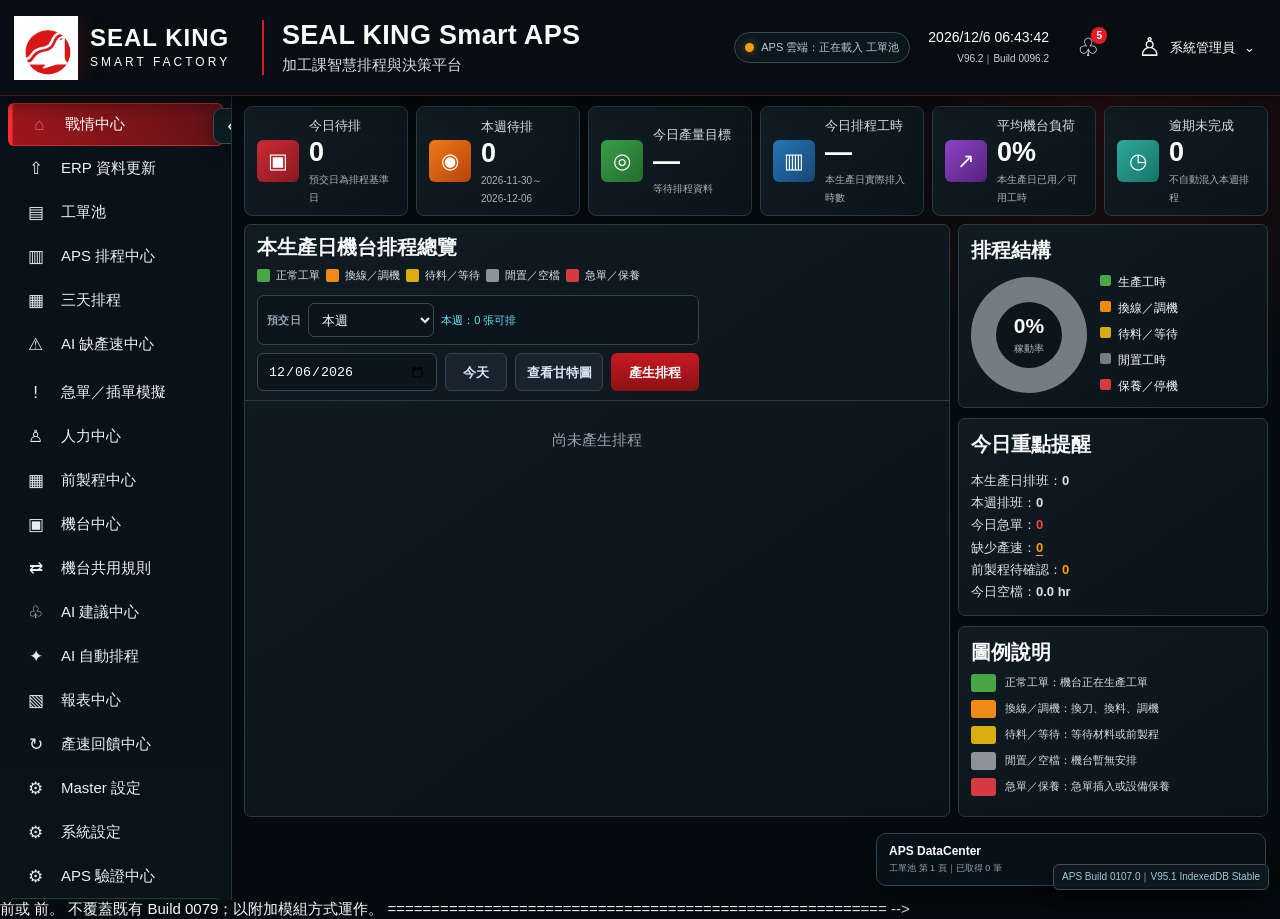
==== aps.html @ f8ec3530 "Update aps.html" ====
<!doctype html>
<html lang="zh-Hant">
<head>
<script id="build0103-3a-startup-queue">
(()=>{
  "use strict";
  if(window.__APS_STARTUP_QUEUE_1033A__) return;
  window.__APS_STARTUP_QUEUE_1033A__=true;

  const nativeAdd=EventTarget.prototype.addEventListener;
  const nativeRemove=EventTarget.prototype.removeEventListener;
  const wrapped=new WeakMap();
  const queue=[];
  let domReady=false;
  let draining=false;

  function enqueue(target,type,listener,event,options){
    queue.push({target,type,listener,event,options});
    drain();
  }

  function drain(){
    if(!domReady||draining) return;
    draining=true;
    const step=()=>{
      const item=queue.shift();
      if(!item){draining=false;return;}
      try{
        if(typeof item.listener==='function') item.listener.call(item.target,item.event);
        else if(item.listener&&typeof item.listener.handleEvent==='function') item.listener.handleEvent.call(item.listener,item.event);
      }catch(err){
        console.error('APS startup callback failed',err);
      }
      // 每個啟動工作之間主動讓出主執行緒，避免 Chrome 判定頁面無回應。
      setTimeout(step,0);
    };
    setTimeout(step,0);
  }

  EventTarget.prototype.addEventListener=function(type,listener,options){
    const isStartup=(this===document&&type==='DOMContentLoaded')||(this===window&&type==='load');
    if(!isStartup||!listener) return nativeAdd.call(this,type,listener,options);

    const wrapper=function(event){ enqueue(this,type,listener,event,options); };
    wrapped.set(listener,wrapper);
    return nativeAdd.call(this,type,wrapper,options);
  };

  EventTarget.prototype.removeEventListener=function(type,listener,options){
    return nativeRemove.call(this,type,wrapped.get(listener)||listener,options);
  };

  nativeAdd.call(document,'DOMContentLoaded',()=>{
    domReady=true;
    drain();
  },{once:true});

  // 保險：若腳本插入時 DOM 已完成，立即開放佇列。
  if(document.readyState!=='loading'){
    domReady=true;
    drain();
  }
})();
</script>

<meta charset="utf-8"><meta name="viewport" content="width=device-width,initial-scale=1">
<title>SEAL KING Smart APS｜V95.1 Enterprise｜Build 0107.0</title>
<style>
:root{--bg:#07111f;--panel:#0d1b2e;--panel2:#10243b;--line:#223c5d;--text:#edf6ff;--muted:#9db0c8;--blue:#4da3ff;--cyan:#35d4d4;--green:#38d996;--yellow:#ffc857;--red:#ff6b78;--purple:#9c7cff;--shadow:0 15px 45px #0007}
*{box-sizing:border-box}body{margin:0;background:radial-gradient(circle at 20% 0,#102b4d 0,#07111f 34%,#050a13 100%);color:var(--text);font-family:"Microsoft JhengHei",Arial,sans-serif;min-height:100vh}
header{position:sticky;top:0;z-index:10;background:#07111fe8;border-bottom:1px solid var(--line);backdrop-filter:blur(12px);padding:15px 22px;display:flex;justify-content:space-between;align-items:center}.brand h1{font-size:22px;margin:0}.brand p{margin:4px 0 0;color:var(--muted);font-size:12px}.version{background:#183b63;border:1px solid #2e5b87;border-radius:999px;padding:7px 12px;font-size:12px}
main{max-width:1550px;margin:auto;padding:18px}.tabs{display:flex;gap:8px;flex-wrap:wrap;margin-bottom:16px}.tab{border:1px solid var(--line);background:#0b1728;color:var(--muted);padding:10px 14px;border-radius:10px;cursor:pointer}.tab.active{background:linear-gradient(135deg,#1b62a5,#17467a);color:white;border-color:#3b83c5}.page{display:none}.page.active{display:block}
.grid{display:grid;grid-template-columns:repeat(12,1fr);gap:14px}.card{background:linear-gradient(145deg,#0d1b2ef5,#0a1727f5);border:1px solid var(--line);border-radius:16px;padding:16px;box-shadow:var(--shadow)}.col12{grid-column:span 12}.col8{grid-column:span 8}.col7{grid-column:span 7}.col6{grid-column:span 6}.col5{grid-column:span 5}.col4{grid-column:span 4}.col3{grid-column:span 3}.col2{grid-column:span 2}
h2{font-size:18px;margin:0 0 12px}h3{font-size:15px;margin:0 0 10px}.sub{color:var(--muted);font-size:13px;line-height:1.6}.kpi{min-height:128px;position:relative;overflow:hidden}.kpi:after{content:"";position:absolute;width:90px;height:90px;border-radius:50%;right:-20px;bottom:-30px;background:#4da3ff18}.kpi .label{color:var(--muted);font-size:13px}.kpi .num{font-size:35px;font-weight:800;margin-top:12px}.kpi .foot{font-size:12px;margin-top:8px;color:var(--muted)}
.drop{border:2px dashed #315779;border-radius:14px;padding:34px;text-align:center;background:#071526;cursor:pointer;transition:.2s}.drop.drag{border-color:var(--cyan);background:#0b2933}.drop b{display:block;font-size:18px;margin-bottom:8px}.filechips{display:flex;gap:8px;flex-wrap:wrap;margin-top:12px}.chip{padding:8px 10px;border-radius:9px;background:#112840;border:1px solid #274866;font-size:12px}.chip.ok{background:#0c342b;border-color:#2a7d65}.chip.warn{background:#3d3114;border-color:#83691e}.chip.bad{background:#40202a;border-color:#914353}
button{font-family:inherit}.btn{border:0;border-radius:10px;padding:10px 15px;font-weight:700;cursor:pointer;background:#1d6fb8;color:white}.btn:hover{filter:brightness(1.12)}.btn.green{background:#16835f}.btn.yellow{background:#956b12}.btn.red{background:#9e3040}.btn.ghost{background:#14263b;border:1px solid #2d4864;color:#dbe9f7}.actions{display:flex;gap:8px;flex-wrap:wrap;margin-top:12px}
.tablewrap{overflow:auto;max-height:520px;border:1px solid var(--line);border-radius:12px}table{width:100%;border-collapse:collapse;font-size:12px;white-space:nowrap}th{position:sticky;top:0;background:#163150;color:#d9ecff;text-align:left;padding:10px;border-bottom:1px solid #315779;z-index:1}td{padding:9px 10px;border-bottom:1px solid #1b314c;color:#d2dfec}tr:hover td{background:#102943}.tag{display:inline-flex;padding:4px 8px;border-radius:999px;font-size:11px}.tag.green{background:#0e4a39;color:#7cf0c3}.tag.yellow{background:#4a3912;color:#ffd875}.tag.red{background:#4c2029;color:#ff9aa4}.tag.blue{background:#173e65;color:#89c5ff}.tag.purple{background:#35265f;color:#c2aaff}
.formgrid{display:grid;grid-template-columns:repeat(4,1fr);gap:10px}.field label{display:block;color:var(--muted);font-size:12px;margin-bottom:5px}.field input,.field select{width:100%;background:#071526;color:#e8f4ff;border:1px solid #294661;border-radius:9px;padding:9px}.hint{font-size:12px;color:var(--muted);margin-top:8px}.progress{height:9px;background:#17283a;border-radius:99px;overflow:hidden}.progress i{height:100%;display:block;background:linear-gradient(90deg,var(--blue),var(--cyan))}.machine{margin-bottom:15px}.machine-head{display:flex;justify-content:space-between;align-items:center;margin-bottom:7px}.timeline{position:relative;height:42px;background:#091524;border:1px solid #203a57;border-radius:8px;overflow:hidden}.job{position:absolute;top:4px;height:32px;border-radius:6px;padding:4px 7px;font-size:10px;overflow:hidden;border:1px solid #ffffff22;background:linear-gradient(135deg,#266eb4,#244c88);min-width:4px}.job.urgent{background:linear-gradient(135deg,#b83b4f,#7f2436)}.job.low{background:linear-gradient(135deg,#7b5d1c,#5e4717)}
.log{background:#050d17;border:1px solid #1c344f;border-radius:10px;padding:12px;max-height:220px;overflow:auto;font-family:Consolas,monospace;font-size:12px;line-height:1.7;color:#a9c4dc}.notice{border-left:4px solid var(--yellow);background:#332a1438;padding:10px 12px;border-radius:8px;color:#f0d889;font-size:13px;line-height:1.6}.empty{padding:30px;text-align:center;color:var(--muted)}
@media(max-width:1000px){.col8,.col7,.col6,.col5,.col4,.col3,.col2{grid-column:span 12}.formgrid{grid-template-columns:1fr 1fr}}@media(max-width:620px){main{padding:10px}.formgrid{grid-template-columns:1fr}.kpi .num{font-size:28px}}

/* Enterprise Preview 2 */
:root{--corp:#d71920;--corp2:#a90f16;--bg:#080c12;--panel:#111820;--panel2:#151f2a;--line:#2b3541;--text:#f5f7fa;--muted:#98a3b2;--blue:#3b82f6;--green:#22c55e;--yellow:#f59e0b;--red:#ef4444;--shadow:0 12px 38px #0008}
body{background:radial-gradient(circle at 90% -20%,#3d1014 0,#10151c 32%,#080c12 68%);overflow-x:hidden}
.enterprise-header{height:82px;padding:12px 24px;background:#0b1016f2;border-bottom:1px solid #3b2022;box-shadow:0 8px 30px #0006}
.enterprise-brand{display:flex;align-items:center;gap:20px}.enterprise-brand img{width:310px;height:68px;object-fit:contain;background:#fff;border-radius:10px;padding:5px 12px;box-shadow:0 6px 18px #0007}.enterprise-brand h1{font-size:30px;letter-spacing:.4px;line-height:1.05}.enterprise-brand p{color:#c7ced8;font-size:14px;margin-top:8px}.header-right{display:flex;align-items:center;gap:14px;color:#cbd2db;font-size:12px}.version{background:linear-gradient(135deg,#7c1117,#d71920);border-color:#e33d44;color:#fff}
.app-shell{display:grid;grid-template-columns:238px minmax(0,1fr);min-height:calc(100vh - 82px)}.sidebar{position:sticky;top:82px;height:calc(100vh - 82px);background:linear-gradient(180deg,#0e151d,#0a0f15);border-right:1px solid #29313b;padding:20px 14px;display:flex;flex-direction:column}.side-title{font-size:10px;letter-spacing:2.2px;color:#687484;padding:0 13px 12px}.side-nav{display:flex;flex-direction:column;gap:6px;margin:0}.side-nav .tab{width:100%;display:flex;align-items:center;gap:12px;text-align:left;border:1px solid transparent;background:transparent;color:#aeb7c3;padding:12px 13px;border-radius:9px}.side-nav .tab span{width:22px;text-align:center;font-size:18px;color:#7f8b98}.side-nav .tab:hover{background:#171f29;color:#fff}.side-nav .tab.active{background:linear-gradient(90deg,#3a1518,#1c2028);border-color:#6d282d;color:#fff;box-shadow:inset 3px 0 var(--corp)}.side-nav .tab.active span{color:#ff6067}.side-nav .urgent-nav{margin-top:8px;border:1px solid #4d2829;background:#211516;color:#ff9da1}.side-footer{margin-top:auto;border-top:1px solid #26303a;padding:16px 13px;color:#d3dae3}.side-footer small{display:block;color:#707d8d;line-height:1.6;margin-top:5px}.workspace{max-width:none;margin:0;padding:22px;min-width:0}
.card{background:linear-gradient(145deg,#131b24f5,#0e151df5);border-color:#2a3541;border-radius:13px}.card h2{letter-spacing:.2px}.kpi{border-top:3px solid var(--corp)}.kpi .num{color:#fff}.kpi:after{background:#d7192017}.btn{background:linear-gradient(135deg,#d71920,#a90f16)}.btn.green{background:linear-gradient(135deg,#16945f,#0b6d45)}.btn.red{background:linear-gradient(135deg,#e02029,#9d1117)}.btn.ghost{background:#19232e;border-color:#354452}.drop{background:#0b121a;border-color:#694047}.drop.drag{border-color:#ff555d;background:#251317}.chip.ok{background:#123329}.chip.warn{background:#35280e}.tablewrap{border-color:#303b47}th{background:#202b37;color:#f3f5f7;cursor:pointer;user-select:none}th:hover{background:#2a3643}td{border-bottom-color:#26313d}.tag.red{background:#4a181c;color:#ff9ca1}.tag.green{background:#133a2d;color:#82e8bd}.tag.yellow{background:#46350f;color:#ffd97e}.tag.blue{background:#17324e;color:#98c9ff}.tag.gray{background:#2a3038;color:#b9c0c9}.page-toolbar{display:flex;justify-content:space-between;gap:12px;align-items:center;flex-wrap:wrap}.filterbar{display:flex;gap:8px;align-items:center;flex-wrap:wrap;margin:14px 0 12px;padding:11px;background:#0c131b;border:1px solid #2b3642;border-radius:10px}.filterbar input,.filterbar select{background:#141e28;color:#edf2f7;border:1px solid #354555;border-radius:8px;padding:9px 10px}.filterbar input{min-width:280px;flex:1}.result-count{margin-left:auto;color:#9da9b7;font-size:12px}.section-kicker{color:#e34b52;font-size:10px;letter-spacing:2px;font-weight:800;margin-bottom:8px}.urgent-form{display:grid;grid-template-columns:1fr 1fr;gap:11px;margin-top:15px}.urgent-form .span2{grid-column:span 2}.inline-field{display:flex;gap:7px}.inline-field input{flex:1}.impact-cards{display:grid;grid-template-columns:repeat(4,1fr);gap:10px;margin:12px 0}.impact-card{background:#0c141d;border:1px solid #2c3946;border-radius:10px;padding:13px}.impact-card b{display:block;font-size:24px;margin-top:5px}.impact-card.red{border-color:#653037}.impact-card.yellow{border-color:#66512b}.impact-card.green{border-color:#275a46}.delay-row td{background:#3a151866!important}.closed-row td{opacity:.62;background:#15191e}.sort-indicator{font-size:10px;color:#ff6870;margin-left:5px}

.schedule-board{border:1px solid #2b3948;border-radius:12px;overflow:hidden;background:#0a121b}.schedule-board-head{display:flex;justify-content:space-between;align-items:center;gap:12px;padding:14px 16px;background:#151f2a;border-bottom:1px solid #2b3948;flex-wrap:wrap}.schedule-board-head h3{margin:0;font-size:18px}.schedule-legend{display:flex;gap:13px;flex-wrap:wrap;font-size:12px;color:#bec7d2}.legend-item{display:flex;align-items:center;gap:6px}.legend-dot{width:11px;height:11px;border-radius:3px;display:inline-block}.legend-normal{background:#2f8f49}.legend-urgent{background:#c83d45}.legend-delay{background:#dc7b20}.legend-idle{background:#5a626c}.schedule-day{border-bottom:1px solid #2b3948}.schedule-day:last-child{border-bottom:0}.schedule-day-title{display:flex;justify-content:space-between;align-items:center;padding:12px 16px;background:#101923;color:#fff}.schedule-day-title b{font-size:16px}.schedule-axis,.schedule-row{display:grid;grid-template-columns:120px minmax(760px,1fr)}.schedule-axis{background:#0e1721;border-top:1px solid #223142;border-bottom:1px solid #223142}.schedule-axis-label{padding:9px 12px;color:#95a4b5;font-size:12px;border-right:1px solid #2b3948}.time-scale{position:relative;height:38px}.time-tick{position:absolute;top:0;bottom:0;border-left:1px solid #334151;color:#aeb9c6;font-size:11px;padding-left:5px;padding-top:10px;white-space:nowrap}.schedule-row{min-height:68px;border-bottom:1px solid #1f2b38}.schedule-row:last-child{border-bottom:0}.machine-label{padding:13px 12px;border-right:1px solid #2b3948;background:#0e1721}.machine-label b{display:block;font-size:17px;color:#fff}.machine-label small{display:block;color:#90a0b2;margin-top:4px}.track{position:relative;min-height:68px;background:repeating-linear-gradient(to right,#0a1420 0,#0a1420 calc(16.666% - 1px),#243344 calc(16.666% - 1px),#243344 16.666%)}.schedule-block{position:absolute;top:8px;height:52px;border-radius:7px;padding:7px 8px;overflow:hidden;border:1px solid #ffffff2e;box-shadow:0 3px 8px #0007;color:#fff;min-width:24px;cursor:help}.schedule-block.normal{background:linear-gradient(135deg,#2e914a,#246f3a)}.schedule-block.urgent{background:linear-gradient(135deg,#d14a54,#9e2932)}.schedule-block.delay{background:linear-gradient(135deg,#e18a2e,#a95815)}.schedule-block b{display:block;font-size:12px;white-space:nowrap;text-overflow:ellipsis;overflow:hidden}.schedule-block small{display:block;font-size:10px;margin-top:4px;white-space:nowrap;opacity:.92}.schedule-empty{padding:22px;text-align:center;color:#8493a5}.schedule-note{padding:10px 16px;color:#9eabb9;font-size:12px;background:#0d1620}.schedule-scroll{overflow-x:auto}.schedule-help{display:grid;grid-template-columns:repeat(3,1fr);gap:10px;margin:12px 0}.schedule-help>div{border:1px solid #303d4b;background:#0b141d;border-radius:9px;padding:11px}.schedule-help b{display:block;color:#fff;margin-bottom:4px}.schedule-help span{font-size:12px;color:#98a6b6;line-height:1.5}
@media(max-width:1100px){.app-shell{grid-template-columns:78px minmax(0,1fr)}.sidebar{padding:16px 8px}.side-title,.side-nav .tab:not(.active){font-size:0}.side-nav .tab{justify-content:center;padding:12px 5px}.side-nav .tab.active{font-size:0}.side-nav .tab span{font-size:20px}.side-footer{display:none}.enterprise-brand img{width:230px;height:56px}.enterprise-brand p{display:none}}@media(max-width:720px){.enterprise-header{height:auto;position:relative}.header-right{display:none}.app-shell{display:block}.sidebar{position:static;height:auto;padding:8px;overflow-x:auto}.side-nav{flex-direction:row}.side-nav .tab,.side-nav .tab.active,.side-nav .tab:not(.active){font-size:0;min-width:50px}.workspace{padding:10px}.urgent-form{grid-template-columns:1fr}.urgent-form .span2{grid-column:span 1}.impact-cards{grid-template-columns:1fr 1fr}.enterprise-brand img{width:220px;height:54px}}

/* Build 0005 — align implementation with approved visual mockup */
.enterprise-header{height:104px;padding:14px 28px}
.enterprise-brand{gap:24px}
.enterprise-brand img{width:330px;height:78px;object-fit:contain;background:transparent!important;border-radius:0;padding:0;box-shadow:none;filter:drop-shadow(0 3px 8px #0009)}
.enterprise-brand h1{font-size:35px;line-height:1.05;font-weight:850}
.enterprise-brand p{font-size:15px;margin-top:7px}
.header-right{font-size:13px}
.app-shell{grid-template-columns:260px minmax(0,1fr);min-height:calc(100vh - 104px)}
.sidebar{top:104px;height:calc(100vh - 104px);padding:22px 15px}
.side-nav .tab{font-size:15px;padding:13px 14px}
.side-nav .tab span{font-size:19px}
.workspace{padding:20px 24px}
.kpi{min-height:112px}
.kpi .label{font-size:14px}
.kpi .num{font-size:34px}
.schedule-board-head{padding:16px 18px}
.schedule-board-head h3{font-size:22px}
.schedule-axis,.schedule-row{grid-template-columns:145px minmax(920px,1fr)}
.schedule-axis-label{font-size:13px;padding:12px 14px}
.time-scale{height:44px}
.time-tick{font-size:12px;padding-top:13px}
.schedule-row{min-height:78px}
.machine-label{padding:15px 14px}
.machine-label b{font-size:19px}
.machine-label small{font-size:12px}
.track{min-height:78px}
.schedule-block{top:9px;height:60px;padding:9px 10px}
.schedule-block b{font-size:13px}
.schedule-block small{font-size:11px;margin-top:6px}
.schedule-block.idle{background:linear-gradient(135deg,#626a73,#454c54);color:#f4f6f8}
.schedule-help{display:none}
.schedule-legend{font-size:13px}
.card h2{font-size:21px}
.sub{font-size:14px}
@media(max-width:1200px){
 .enterprise-brand img{width:250px;height:66px}
 .enterprise-brand h1{font-size:27px}
 .app-shell{grid-template-columns:220px minmax(0,1fr)}
 .schedule-axis,.schedule-row{grid-template-columns:125px minmax(800px,1fr)}
}

/* Build 0005 — approved enterprise dashboard layout */
:root{--brand:#d71920;--brand2:#8b0f15;--surface:#0d171e;--surface2:#121f28;--stroke:#2b3c46;--green2:#3c9d45;--orange2:#ef7d13;--yellow2:#d6a914;--idle2:#747d83}
body{background:#050b0f;font-size:15px;overflow-x:hidden}.enterprise-header{height:102px;padding:12px 22px;background:linear-gradient(90deg,#070d11,#080e12 70%,#060b0e);border-bottom:1px solid #4c171a;display:flex;align-items:center;justify-content:space-between}.header-brand-group{display:flex;align-items:center;gap:20px;min-width:0}.sk-wordmark{display:flex;align-items:center;gap:12px;min-width:292px}.sk-mark{position:relative;width:66px;height:66px;border-radius:50%;background:#e21c25;overflow:hidden;box-shadow:0 0 24px #d7192038}.sk-mark:before{content:"";position:absolute;inset:8px;border:3px solid #050b0f;border-radius:50%;opacity:.95}.sk-mark i{position:absolute;left:9px;width:49px;height:7px;background:#050b0f;border-radius:50%;transform:rotate(-15deg)}.sk-mark i:nth-child(1){top:20px}.sk-mark i:nth-child(2){top:31px}.sk-mark i:nth-child(3){top:42px}.sk-word{display:flex;flex-direction:column}.sk-word strong{font-size:28px;line-height:1;letter-spacing:1.2px;color:#fff;white-space:nowrap}.sk-word span{font-size:13px;letter-spacing:3px;margin-top:7px;color:#fff}.header-divider{width:2px;height:58px;background:var(--brand)}.system-title h1{font-size:32px;margin:0;letter-spacing:.3px}.system-title p{margin:6px 0 0;font-size:17px;color:#d6dee3}.header-right{display:flex;align-items:center;gap:18px}.header-time{display:flex;flex-direction:column;text-align:right;font-size:15px;color:#fff}.header-time small{font-size:11px;margin-top:7px;color:#cbd3d7}.icon-button{position:relative;width:42px;height:42px;border:0;background:transparent;color:white;font-size:25px}.icon-button b{position:absolute;right:2px;top:0;background:#e31c25;border-radius:99px;font-size:10px;padding:3px 5px}.user-chip{display:flex;align-items:center;gap:9px;font-size:15px;color:#fff}.user-icon{font-size:26px}.app-shell{grid-template-columns:240px minmax(0,1fr)}.sidebar{top:102px;height:calc(100vh - 102px);background:linear-gradient(180deg,#081117,#09131a);padding:0 8px 14px;border-right:1px solid #26343c}.side-title{display:none}.side-nav{gap:1px;margin:0}.side-nav .tab{min-height:46px;padding:0 15px;border:0;border-radius:6px;font-size:16px;color:#eef2f4;background:transparent}.side-nav .tab span{width:27px;font-size:18px;color:#e9edf0}.side-nav .tab.active{background:linear-gradient(90deg,#9c171c,#641318);border-left:4px solid #ff2c34;box-shadow:inset 0 0 0 1px #c62a30}.side-nav .urgent-nav{margin-top:4px}.nav-placeholder{opacity:.96}.side-footer{margin-top:auto;border:1px solid #263740;border-radius:7px;padding:18px 12px;background:#091219;text-align:center}.side-footer b{font-size:25px;letter-spacing:.8px;color:#fff}.side-footer b em{font-style:normal;color:#ef2a32}.side-footer small{font-size:16px;letter-spacing:1.4px;color:#fff}.workspace{padding:14px;background:radial-gradient(circle at 85% 0,#281012 0,transparent 26%),#050b0f}.dashboard-kpis{display:grid;grid-template-columns:repeat(6,minmax(150px,1fr));gap:10px;margin-bottom:10px}.metric-card{min-height:105px;border:1px solid #293b44;background:linear-gradient(145deg,#111c23,#0b1419);border-radius:8px;display:flex;align-items:center;gap:12px;padding:13px 15px;box-shadow:0 9px 24px #0004}.metric-icon{width:48px;height:48px;border-radius:6px;display:grid;place-items:center;font-size:24px;color:#fff;flex:0 0 auto}.metric-card.red .metric-icon{background:linear-gradient(135deg,#c92b35,#8c1820)}.metric-card.orange .metric-icon{background:linear-gradient(135deg,#f07a18,#b4430b)}.metric-card.green .metric-icon{background:linear-gradient(135deg,#3b9d48,#236c2e)}.metric-card.blue .metric-icon{background:linear-gradient(135deg,#2675b5,#174775)}.metric-card.purple .metric-icon{background:linear-gradient(135deg,#8b43c5,#56227c)}.metric-card.teal .metric-icon{background:linear-gradient(135deg,#2eaa9c,#167267)}.metric-card span{display:block;font-size:14px;color:#d8e0e4}.metric-card strong{display:block;font-size:31px;line-height:1.12;margin:4px 0;color:#fff}.metric-card small{font-size:11px;color:#a8b5bc}.dashboard-layout{display:grid;grid-template-columns:minmax(0,1fr) 325px;gap:10px}.schedule-panel,.side-card{background:linear-gradient(145deg,#101b22,#0a1318);border:1px solid #293b44;border-radius:8px}.schedule-panel{min-width:0}.panel-toolbar{min-height:76px;display:flex;align-items:center;justify-content:space-between;gap:12px;padding:12px 15px;border-bottom:1px solid #2b3b43}.panel-toolbar h2,.side-card h2{margin:0;font-size:22px}.mini-legend{font-size:12px;margin-top:10px;color:#dce3e7;display:flex;gap:8px;align-items:center;flex-wrap:wrap}.lg{width:13px;height:13px;border-radius:2px;display:inline-block}.lg.normal,.legend-box.normal{background:#48a647}.lg.change,.legend-box.change{background:#f08a17}.lg.wait,.legend-box.wait{background:#d9ad12}.lg.idle,.legend-box.idle{background:#8c9499}.lg.urgent,.legend-box.urgent{background:#d73b42}.toolbar-actions{display:flex;gap:7px;align-items:center}.toolbar-actions input{height:38px;min-width:150px;background:#0b151a;border:1px solid #344953;color:white;border-radius:6px;padding:0 10px}.toolbar-actions .btn{height:38px;padding:0 13px;border-radius:6px}.red-action{background:linear-gradient(180deg,#c71920,#8c1116)!important;border-color:#df3137!important}.dashboard-side{display:flex;flex-direction:column;gap:10px}.side-card{padding:15px}.donut-wrap{display:flex;align-items:center;gap:16px;margin-top:14px}.donut{width:130px;height:130px;border-radius:50%;background:conic-gradient(#48a647 0 70%,#f08a17 70% 76%,#d9ad12 76% 82%,#747d83 82% 97%,#d73b42 97%);display:grid;place-items:center;flex:0 0 auto}.donut:before{content:"";width:72px;height:72px;border-radius:50%;background:#0c151a}.donut>div{position:absolute;text-align:center}.donut b{display:block;font-size:21px}.donut span{font-size:10px;color:#adb8be}.donut-legend{display:flex;flex-direction:column;gap:9px;font-size:12px}.donut-legend i{display:inline-block;width:11px;height:11px;border-radius:2px;margin-right:7px}.donut-legend .g{background:#48a647}.donut-legend .o{background:#f08a17}.donut-legend .y{background:#d9ad12}.donut-legend .gray{background:#747d83}.donut-legend .r{background:#d73b42}.alert-list{margin-top:12px;line-height:1.75;color:#dce3e7}.alert-list b{font-weight:600}.legend-card p{margin:10px 0;font-size:12px;color:#d6dee2}.legend-box{display:inline-block;width:25px;height:18px;border-radius:3px;vertical-align:middle;margin-right:9px}.hidden-log{display:none}.schedule-help,.schedule-board-head,.schedule-day-title,.schedule-note{display:none!important}.schedule-board{border:0!important;background:transparent!important;border-radius:0!important}.schedule-day{border:0!important}.schedule-scroll{min-width:850px}.schedule-axis{grid-template-columns:115px 1fr!important;background:#0c151a!important;border-top:1px solid #293941!important;border-bottom:1px solid #293941!important}.schedule-axis-label{font-size:13px!important;padding-left:11px!important}.time-scale{height:36px!important}.time-tick{font-size:12px!important;color:#e0e6e9!important}.schedule-row{grid-template-columns:115px 1fr!important;min-height:70px!important;border-bottom:1px solid #253740!important}.machine-label{padding:9px 10px!important;background:#0c151a!important}.machine-label b{font-size:20px!important}.machine-label small{font-size:11px!important}.track{height:70px!important;background:repeating-linear-gradient(90deg,transparent 0,transparent calc(12.5% - 1px),#21333b calc(12.5% - 1px),#21333b 12.5%)!important}.schedule-block{top:7px!important;height:56px!important;border-radius:4px!important;border:1px solid #ffffff18!important;box-shadow:inset 0 1px #ffffff22!important;padding:8px 4px!important}.schedule-block.normal{background:linear-gradient(180deg,#469c46,#2b7830)!important}.schedule-block.urgent{background:linear-gradient(180deg,#cf3e42,#9e252a)!important}.schedule-block.delay{background:linear-gradient(180deg,#ee7c16,#b84f0c)!important}.schedule-block.idle{background:linear-gradient(180deg,#697278,#4c555a)!important}.schedule-block b{font-size:12px!important}.schedule-block small{font-size:10px!important;margin-top:5px!important}.page:not(#home){max-width:1600px;margin:0 auto}.card{border-radius:8px;border-color:#293b44;background:linear-gradient(145deg,#111c23,#0b1419)}
@media(max-width:1400px){.dashboard-kpis{grid-template-columns:repeat(3,1fr)}.dashboard-layout{grid-template-columns:1fr 300px}.sk-wordmark{min-width:235px}.sk-word strong{font-size:24px}.system-title h1{font-size:27px}}
@media(max-width:1050px){.enterprise-header{height:auto;min-height:92px;flex-wrap:wrap}.app-shell{grid-template-columns:210px 1fr}.dashboard-layout{grid-template-columns:1fr}.dashboard-side{display:grid;grid-template-columns:repeat(3,1fr)}.header-right{display:none}.dashboard-kpis{grid-template-columns:repeat(2,1fr)}}

/* ===== Enterprise Preview 2 / Stable Architecture UI ===== */
:root{--brand:#e21c25;--brand-dark:#9d1117;--surface:#0b1419;--surface-2:#101b22;--line-2:#2a3a43;--green-2:#3f9644;--orange-2:#ef8618;--amber-2:#d8ab12;--idle-2:#687176;--danger-2:#cf353d}
body{background:#050b0f;color:#f7f9fa}
.enterprise-header{height:96px;padding:10px 18px;background:#070d11;border-bottom:1px solid #4a171a;box-shadow:0 5px 22px #0008}
.header-brand-group{gap:18px}.sk-wordmark{min-width:270px;gap:12px}.official-logo{width:64px;height:64px;object-fit:contain;filter:drop-shadow(0 0 10px #e21c2540)}
.sk-word strong{font-size:29px;letter-spacing:1px}.sk-word span{font-size:12px;letter-spacing:3px;margin-top:5px}.header-divider{height:55px;background:#d51d25}.system-title h1{font-size:31px}.system-title p{font-size:15px;margin-top:5px}.header-time{font-size:14px}.header-time small{font-size:10px}
.app-shell{grid-template-columns:232px minmax(0,1fr)}.sidebar{top:96px;height:calc(100vh - 96px);padding:7px 8px 12px}.workspace{padding:10px 12px 18px}.side-nav .tab{min-height:43px;font-size:15px;padding:0 14px}.side-nav .tab span{font-size:17px}.side-footer{display:flex;align-items:center;gap:10px;text-align:left;padding:12px}.side-footer img{width:42px;height:42px;object-fit:contain}.side-footer b{font-size:21px}.side-footer small{font-size:12px;letter-spacing:1.5px;margin-top:2px}
.dashboard-kpis{grid-template-columns:repeat(6,minmax(135px,1fr));gap:8px;margin-bottom:8px}.metric-card{min-height:92px;padding:10px 12px;gap:10px}.metric-icon{width:42px;height:42px;font-size:21px}.metric-card span{font-size:13px}.metric-card strong{font-size:27px;margin:2px 0}.metric-card small{font-size:10px}
.dashboard-layout{grid-template-columns:minmax(0,1fr) 310px;gap:8px}.schedule-panel,.side-card{border-radius:7px;border-color:#2a3b43}.panel-toolbar{min-height:66px;padding:9px 12px}.panel-toolbar h2,.side-card h2{font-size:20px}.mini-legend{margin-top:7px;font-size:11px;gap:6px}.toolbar-actions input,.toolbar-actions .btn{height:34px}.side-card{padding:12px}.donut{width:116px;height:116px}.donut:before{width:66px;height:66px}.donut-wrap{gap:13px;margin-top:10px}.alert-list{font-size:13px;line-height:1.7}.legend-card p{font-size:11px;margin:8px 0}
.schedule-scroll{min-width:800px}.schedule-axis{grid-template-columns:105px 1fr!important}.schedule-row{grid-template-columns:105px 1fr!important;min-height:64px!important}.machine-label{padding:8px 8px!important}.machine-label b{font-size:18px!important}.machine-label small{font-size:10px!important}.track{height:64px!important}.schedule-block{top:6px!important;height:52px!important;padding:7px 4px!important}.schedule-block b{font-size:11px!important}.schedule-block small{font-size:9px!important}
/* preserve architecture: visual tokens only, no data or scheduling logic changes */
@media(max-width:1250px){.dashboard-kpis{grid-template-columns:repeat(3,1fr)}.dashboard-layout{grid-template-columns:1fr}.dashboard-side{display:grid;grid-template-columns:repeat(3,1fr)}.app-shell{grid-template-columns:210px 1fr}.sk-wordmark{min-width:235px}.system-title h1{font-size:27px}}
@media(max-width:820px){.enterprise-header{height:auto;min-height:86px}.app-shell{display:block}.sidebar{position:static;height:auto}.side-nav{flex-direction:row;overflow:auto}.side-nav .tab{min-width:52px;font-size:0}.dashboard-kpis{grid-template-columns:repeat(2,1fr)}.dashboard-side{grid-template-columns:1fr}.system-title p,.header-right{display:none}.sk-word strong{font-size:22px}.official-logo{width:52px;height:52px}}


/* Build 0006｜回數產速與回饋中心 */
.speed-kpis{display:grid;grid-template-columns:repeat(4,1fr);gap:10px;margin-top:15px}.speed-kpis>div{background:#0a1319;border:1px solid #30414a;border-radius:8px;padding:13px 15px}.speed-kpis span,.speed-kpis small{display:block;color:#9eabb2}.speed-kpis b{display:block;font-size:29px;margin:5px 0;color:#fff}.danger-text{color:#ff626a!important}.speed-form{display:grid;grid-template-columns:repeat(2,1fr);gap:10px;margin-top:13px}.speed-form .span2{grid-column:span 2}.feedback-source{color:#75d5ff}.missing-action{white-space:nowrap}.round-summary{display:grid;grid-template-columns:repeat(4,1fr);gap:8px}.round-summary div{padding:9px;background:#0b151b;border:1px solid #283a43;border-radius:7px}.round-summary b{display:block;font-size:18px;margin-top:4px}.master-alert{border-color:#7d2d31!important;box-shadow:inset 4px 0 #e22b32}.master-alert strong{color:#ff676e}@media(max-width:900px){.speed-kpis,.round-summary{grid-template-columns:repeat(2,1fr)}}@media(max-width:620px){.speed-form{grid-template-columns:1fr}.speed-form .span2{grid-column:span 1}.speed-kpis,.round-summary{grid-template-columns:1fr}}

/* Build 0043｜時間軸日期標示與完整日期 Tooltip */
.schedule-day-title{display:flex!important;padding:10px 14px!important;background:linear-gradient(90deg,#102331,#0a1720)!important;border-bottom:1px solid #294452!important}
.schedule-day-title b{font-size:14px!important;color:#eaf7ff!important}.schedule-day-title span{font-size:11px;color:#8fb4c8}
.axis-date-band{position:absolute;left:0;right:0;top:0;height:22px;display:grid;grid-template-columns:1fr 1fr;border-bottom:1px solid #294452;z-index:7;pointer-events:none}
.axis-date-cell{display:flex;align-items:center;justify-content:center;gap:7px;font-size:11px;font-weight:800;color:#dcecf5;background:#0d202bde}
.axis-date-cell+ .axis-date-cell{border-left:1px solid #294452}.axis-date-cell.today{color:#70ddff}.today-badge{font-size:9px;background:#0d5e7e;color:#fff;border:1px solid #2899c6;border-radius:999px;padding:1px 6px;letter-spacing:.4px}
.time-scale{padding-top:22px!important;height:104px!important}.shift-axis{height:41px!important}.shift-axis.day{top:22px!important}.shift-axis.night{top:63px!important;bottom:auto!important}.shift-midnight{top:0!important;bottom:0!important}
.shift-midnight b{top:2px!important;min-width:74px;text-align:center}.shift-axis-label{font-size:10px!important;padding:2px 6px!important}.shift-tick{padding-top:9px!important}
@media(max-width:1200px){.axis-date-cell{font-size:9px}.today-badge{display:none}.time-scale{height:100px!important}}

/* Build 0043｜急單／插單頁面格式修正 */
#urgent .grid{grid-template-columns:repeat(12,minmax(0,1fr));align-items:start}
#urgent .card{min-width:0;width:auto}
#urgent .col5{grid-column:span 5}
#urgent .col7{grid-column:span 7}
#urgent h2{white-space:normal;word-break:keep-all}
#urgent .sub,#urgent .hint{word-break:normal;overflow-wrap:anywhere}
#urgent .urgent-form{grid-template-columns:repeat(2,minmax(0,1fr))}
#urgent .field,#urgent .inline-field{min-width:0}
#urgent .inline-field input{min-width:0}
#urgent .impact-cards{grid-template-columns:repeat(4,minmax(0,1fr))}
@media(max-width:1200px){#urgent .col5,#urgent .col7{grid-column:span 12}#urgent .impact-cards{grid-template-columns:repeat(2,minmax(0,1fr))}}
@media(max-width:720px){#urgent .urgent-form{grid-template-columns:1fr}#urgent .urgent-form .span2{grid-column:span 1}#urgent .impact-cards{grid-template-columns:1fr}}

/* Build 0043｜AI 排程建議中心 */
.ai-summary{display:grid;grid-template-columns:repeat(4,minmax(150px,1fr));gap:10px;margin:12px 0}.ai-stat{border:1px solid #30414a;background:#0b151b;border-radius:9px;padding:14px}.ai-stat span{display:block;color:#9fb0ba;font-size:12px}.ai-stat b{display:block;font-size:28px;margin-top:6px}.ai-toolbar{display:flex;gap:8px;align-items:center;flex-wrap:wrap}.ai-toolbar select{background:#0b151a;color:#fff;border:1px solid #344953;border-radius:7px;padding:9px 10px}.ai-card{border:1px solid #2d3e48;border-radius:9px;background:#0b151b;padding:14px;margin-bottom:10px}.ai-card.high{box-shadow:inset 4px 0 #ef4444}.ai-card.medium{box-shadow:inset 4px 0 #f59e0b}.ai-card.low{box-shadow:inset 4px 0 #3b82f6}.ai-card h3{margin:0 0 7px;font-size:16px}.ai-card p{margin:4px 0;color:#c7d1d8;line-height:1.6}.ai-card small{color:#8fa1ad}.ai-badge{display:inline-block;padding:3px 8px;border-radius:999px;font-size:11px;margin-right:6px}.ai-badge.high{background:#4a181c;color:#ff9ca1}.ai-badge.medium{background:#46350f;color:#ffd97e}.ai-badge.low{background:#17324e;color:#98c9ff}.ai-empty{padding:30px;text-align:center;color:#98a6b6}@media(max-width:900px){.ai-summary{grid-template-columns:repeat(2,1fr)}}@media(max-width:560px){.ai-summary{grid-template-columns:1fr}}

/* Build 0042｜四大管理中心 */
.center-kpis{display:grid;grid-template-columns:repeat(4,minmax(150px,1fr));gap:10px;margin:12px 0}.center-kpi{border:1px solid #30414b;background:#0b151c;border-radius:9px;padding:14px}.center-kpi span{display:block;color:#9caab4;font-size:12px}.center-kpi b{display:block;font-size:28px;margin-top:6px}.center-toolbar{display:flex;align-items:center;gap:8px;flex-wrap:wrap;margin:12px 0}.center-toolbar input,.center-toolbar select{background:#0a151d;color:#f5f7fa;border:1px solid #344954;border-radius:7px;padding:9px 10px}.center-toolbar input[type=search]{min-width:260px;flex:1}.status-select{min-width:112px}.center-form{display:grid;grid-template-columns:repeat(4,1fr);gap:10px}.center-form .span2{grid-column:span 2}.center-note{background:#0a151d;border-left:4px solid #20b6e8;border-radius:7px;padding:11px 13px;color:#bcd1dc}.report-grid{display:grid;grid-template-columns:repeat(2,1fr);gap:12px}.report-box{border:1px solid #30414b;background:#0a151d;border-radius:9px;padding:14px}.report-box h3{margin-bottom:10px}.mini-bar{height:10px;border-radius:99px;background:#26353d;overflow:hidden;margin-top:7px}.mini-bar i{display:block;height:100%;background:linear-gradient(90deg,#1e86c8,#41c77f)}
@media(max-width:1100px){.center-kpis,.center-form{grid-template-columns:repeat(2,1fr)}.report-grid{grid-template-columns:1fr}}@media(max-width:650px){.center-kpis,.center-form{grid-template-columns:1fr}.center-form .span2{grid-column:span 1}}

/* Build 0042｜前製程自動判定與批次確認 */
.pre-batchbar{display:flex;gap:8px;align-items:center;flex-wrap:wrap;padding:10px 12px;background:#0b151c;border:1px solid #29404b;border-bottom:0;border-radius:9px 9px 0 0;position:sticky;left:0;z-index:5}.pre-batchbar .btn{padding:8px 11px;font-size:12px}.pre-batchbar .count{margin-left:auto;color:#80d9ff;font-size:12px}.pre-auto-chip{display:inline-flex;align-items:center;gap:5px;padding:3px 7px;border-radius:999px;background:#123143;color:#7dd7ff;font-size:10px;margin-top:4px}.pre-table th:first-child,.pre-table td:first-child{position:sticky;left:0;z-index:3;background:#0c171e}.pre-table th:first-child{z-index:6}.pre-table input[type=checkbox]{width:18px;height:18px;accent-color:#20b67a}.pre-select.auto-value{border-color:#286987;box-shadow:inset 3px 0 #2aa9d6}.pre-rule-note{font-size:11px;color:#93a8b5;line-height:1.45;margin-top:4px;max-width:190px}.pre-row.selected td{background:#12304255}.pre-row.selected td:first-child{background:#123042}.pre-auto-summary{display:flex;gap:7px;flex-wrap:wrap;margin-bottom:8px}.pre-auto-summary span{padding:5px 8px;border:1px solid #2b4655;border-radius:999px;font-size:11px;color:#bcd0db;background:#0b161d}

.urgent-auth-box{grid-column:span 2;border:1px solid #613036;background:#251417;border-radius:10px;padding:11px}
.urgent-auth-grid{display:grid;grid-template-columns:1fr 1fr;gap:10px}
.urgent-auth-meta{font-size:12px;color:#ffb5b9;margin-top:7px}
.urgent-required-note{grid-column:span 2;color:#ffb5b9;font-size:12px}
.urgent-publish-ok{border-left:4px solid #22c55e;background:#0e3127;padding:10px 12px;border-radius:8px;color:#9ef0cd;margin-top:10px}
@media(max-width:720px){.urgent-auth-grid{grid-template-columns:1fr}.urgent-auth-box{grid-column:span 1}.urgent-required-note{grid-column:span 1}}


/* Build 0097.3 — 急單表單模式與點選欄位優化 */
#urgent .urgent-form{grid-template-columns:repeat(2,minmax(0,1fr));gap:14px}
#urgent .urgent-auth-box{background:linear-gradient(135deg,#24161a,#171b22);border-color:#6d3037;padding:14px}
#urgent .urgent-auth-grid{grid-template-columns:1fr 1fr 1fr 1fr;gap:10px}
#urgent .urgent-auth-grid .field input,#urgent .urgent-auth-grid .field select{height:44px}
#urgent .urgent-auth-meta{margin-top:10px;color:#ffc3c7}
#urgent .field label{font-size:13px;color:#c5d0db;font-weight:700}
#urgent .field input,#urgent .field select{height:44px;font-size:14px}
#urgent .field input[readonly]{background:#111a24;color:#cbd5df}
#urgent .date-time-row{display:grid;grid-template-columns:minmax(0,1fr) 130px;gap:8px}
#urgent .date-time-row input,#urgent .date-time-row select{width:100%}
#urgent .mode-card{border:1px solid #34414c;background:#0b141b;border-radius:10px;padding:12px}
#urgent .mode-card-title{font-weight:800;color:#fff;margin-bottom:8px}
#urgent .mode-options{display:grid;grid-template-columns:repeat(3,1fr);gap:7px}
#urgent .mode-option{position:relative}
#urgent .mode-option input{position:absolute;opacity:0;pointer-events:none}
#urgent .mode-option label{display:block;margin:0;padding:10px 8px;border:1px solid #34414c;border-radius:8px;text-align:center;cursor:pointer;background:#111b24;color:#b9c5cf}
#urgent .mode-option input:checked+label{border-color:#e23a42;background:#4b171c;color:#fff;box-shadow:inset 0 0 0 1px #e23a42}
#urgent .form-progress{grid-column:span 2;border:1px solid #31404d;background:#0a131a;border-radius:10px;padding:11px}
#urgent .form-progress-head{display:flex;justify-content:space-between;gap:10px;color:#d7e0e6;font-size:12px}
#urgent .form-progress-track{height:8px;background:#202d37;border-radius:99px;overflow:hidden;margin-top:8px}
#urgent .form-progress-fill{height:100%;width:0;background:linear-gradient(90deg,#ef4444,#f59e0b,#22c55e);transition:.25s}
#urgent #simulateUrgent:disabled{opacity:.45;cursor:not-allowed;filter:grayscale(.4)}
#urgent .urgent-actions{display:flex;gap:8px;align-items:center;flex-wrap:wrap}
#urgent .urgent-required-note{margin-top:-4px}
@media(max-width:1050px){#urgent .urgent-auth-grid{grid-template-columns:1fr 1fr}}
@media(max-width:720px){
 #urgent .urgent-form{grid-template-columns:1fr}
 #urgent .urgent-auth-grid{grid-template-columns:1fr}
 #urgent .form-progress{grid-column:span 1}
 #urgent .date-time-row{grid-template-columns:1fr 110px}
 #urgent .mode-options{grid-template-columns:1fr}
}


/* Build 0097.3 — 發布人欄位避免截斷 */
#urgent .urgent-auth-grid{
  grid-template-columns:minmax(260px,1.35fr) minmax(180px,1fr) minmax(180px,1fr);
  align-items:end;
}
#urgent .urgent-auth-grid .field{min-width:0}
#urgent .urgent-auth-grid .field:first-child{grid-column:span 1}
#urgent .urgent-auth-grid .field:nth-child(2){grid-column:span 1}
#urgent .urgent-auth-grid .field:nth-child(3){grid-column:span 1}
#urgent .urgent-auth-grid .field:nth-child(4){grid-column:2 / span 1}
#urgent #urgentPublisherEmp{
  width:100%;
  min-width:260px;
  padding-right:38px;
  text-overflow:ellipsis;
  white-space:nowrap;
  overflow:hidden;
}
#urgent #urgentPublisherName,
#urgent #urgentPublisherDept,
#urgent #urgentPublisherRole{
  width:100%;
  min-width:0;
  color:#f4f7fa;
  background:#111a24;
}
#urgent .urgent-auth-box{overflow:visible}
#urgent .urgent-auth-grid select option{color:#111;background:#fff}
@media(max-width:1180px){
  #urgent .urgent-auth-grid{grid-template-columns:1fr 1fr}
  #urgent .urgent-auth-grid .field:nth-child(4){grid-column:auto}
  #urgent #urgentPublisherEmp{min-width:0}
}
@media(max-width:720px){
  #urgent .urgent-auth-grid{grid-template-columns:1fr}
  #urgent .urgent-auth-grid .field,
  #urgent .urgent-auth-grid .field:nth-child(4){grid-column:span 1}
  #urgent #urgentPublisherEmp{min-width:0}
}


/* Build 0097.3 — 發布人工號只顯示工號，其餘自動帶入 */
#urgent .urgent-auth-grid{
  grid-template-columns:repeat(4,minmax(0,1fr));
  gap:12px;
  align-items:end;
}
#urgent .urgent-auth-grid .field,
#urgent .urgent-auth-grid .field:nth-child(4){
  grid-column:span 1;
  min-width:0;
}
#urgent #urgentPublisherEmp{
  width:100%;
  min-width:0;
  padding-right:36px;
  text-overflow:clip;
  overflow:visible;
}
#urgent #urgentPublisherName,
#urgent #urgentPublisherDept,
#urgent #urgentPublisherRole{
  width:100%;
  min-width:0;
  color:#f8fafc;
  background:#111a24;
  opacity:1;
}
#urgent .urgent-auth-grid .field label{
  display:block;
  min-height:20px;
  margin-bottom:7px;
}
#urgent .urgent-auth-box{
  overflow:hidden;
}
@media(max-width:1100px){
  #urgent .urgent-auth-grid{grid-template-columns:1fr 1fr}
}
@media(max-width:720px){
  #urgent .urgent-auth-grid{grid-template-columns:1fr}
}

</style>
<style>
.production-midnight{position:absolute;top:0;bottom:0;transform:translateX(-50%);pointer-events:none;z-index:3}.production-midnight i{position:absolute;top:0;bottom:-430px;border-left:1px dashed rgba(255,115,115,.85)}.production-midnight b{position:absolute;top:-24px;left:6px;white-space:nowrap;font-size:10px;color:#ff8f8f;font-weight:700}.schedule-day-title b{font-size:14px}.time-scale{position:relative}
</style>


<style>
/* Build 0023｜08:30～隔日08:30 單排 24 小時時間軸 */
.schedule-scroll{min-width:1480px!important}
.schedule-axis,.schedule-row{grid-template-columns:118px minmax(1320px,1fr)!important}
.schedule-axis-label{display:flex;align-items:center;justify-content:center;text-align:center;padding:8px 6px!important;line-height:1.35;color:#75d5ff!important;font-weight:700}
.time-scale{height:48px!important;background:linear-gradient(90deg,rgba(24,94,122,.20) 0 50%,rgba(22,45,72,.38) 50% 100%)}
.time-scale:after{content:"早班 08:30～20:30　｜　夜班 20:30～隔日 08:30";position:absolute;left:50%;bottom:3px;transform:translateX(-50%);font-size:9px;color:#6f8797;white-space:nowrap;pointer-events:none}
.time-tick{padding-top:7px!important;padding-left:4px!important;font-size:11px!important;line-height:1;transform:translateX(-1px)}
.time-tick:last-child{transform:translateX(-100%);padding-left:0!important;border-left:0;border-right:1px solid #334151;padding-right:3px}
.track{background:repeating-linear-gradient(90deg,transparent 0,transparent calc(4.1666667% - 1px),#21333b calc(4.1666667% - 1px),#21333b 4.1666667%)!important}
.production-midnight b{top:2px!important;left:5px!important;background:#b91c24;color:#fff!important;border-radius:4px;padding:2px 5px;font-size:10px!important;line-height:1.2}
.production-midnight i{bottom:-520px!important;border-left:1px dashed rgba(255,92,100,.9)!important}
@media(max-width:820px){.schedule-scroll{min-width:1480px!important}}
</style>

<style>
/* Build 0009｜依指定示意圖改為單排機台排程卡片 */
.schedule-scroll{min-width:1380px!important;background:#061018}
.schedule-axis,.schedule-row{grid-template-columns:118px minmax(1240px,1fr)!important}
.schedule-row{min-height:72px!important;background:#061018!important}
.machine-label{position:relative;padding:10px 30px 8px 7px!important;background:linear-gradient(180deg,#09141c,#061018)!important;border-right:1px solid #173242!important}
.machine-label b{font-size:20px!important;line-height:1.05;letter-spacing:.3px}
.machine-label small{font-size:11px!important;color:#2fd2ff!important;margin-top:8px!important;white-space:nowrap}
.machine-menu{position:absolute;right:7px;top:10px;width:24px;height:24px;border:1px solid #29414f;border-radius:5px;display:grid;place-items:center;color:#8ea1ab;background:#0b151b;font-size:15px;line-height:1}
.track{height:72px!important;min-height:72px!important;background:repeating-linear-gradient(90deg,#07121a 0,#07121a calc(4.1666667% - 1px),#17303d calc(4.1666667% - 1px),#17303d 4.1666667%)!important}
.schedule-block{top:5px!important;height:62px!important;border-radius:5px!important;padding:9px 8px!important;border:1px solid #ffffff26!important;box-shadow:inset 0 1px #ffffff26,0 2px 5px #0007!important}
.schedule-block b{font-size:13px!important;line-height:1.1;white-space:nowrap;overflow:hidden;text-overflow:ellipsis}
.schedule-block small{font-size:10px!important;line-height:1.2;margin-top:7px!important;white-space:nowrap}
.schedule-block.normal{background:linear-gradient(180deg,#3fb43f,#29912f)!important}
.schedule-block.change{background:linear-gradient(180deg,#f47f17,#cb5209)!important}
.schedule-block.wait{background:linear-gradient(180deg,#d9b40f,#a88600)!important}
.schedule-block.idle{background:linear-gradient(180deg,#7e8387,#5e6368)!important}
.schedule-block.delay{background:linear-gradient(180deg,#ea5a22,#b33d10)!important}
.schedule-block.urgent{background:linear-gradient(180deg,#d94449,#a9262d)!important}
.time-scale{height:42px!important}
.time-tick{font-size:11px!important;padding-top:8px!important}
.production-midnight b{top:4px!important}
@media(max-width:820px){.schedule-scroll{min-width:1380px!important}}
</style>

<style>
/* Build 0011｜24 小時完整縮放於畫面內，不需橫向拖曳 */
.schedule-scroll{width:100%!important;min-width:0!important;overflow-x:hidden!important;overflow-y:visible!important}
.schedule-axis,.schedule-row{grid-template-columns:118px minmax(0,1fr)!important;width:100%!important;min-width:0!important}
.time-scale,.track{min-width:0!important;width:100%!important}
.schedule-block{min-width:1px!important;padding-left:6px!important;padding-right:6px!important;box-sizing:border-box!important}
.schedule-block.compact{padding:0!important;border-radius:2px!important}
.schedule-block.compact b,.schedule-block.compact small{display:none!important}
.schedule-block.mini{padding:5px 2px!important;text-align:center!important}
.schedule-block.mini b{display:none!important}
.schedule-block.mini small{font-size:8px!important;overflow:hidden!important;text-overflow:clip!important}
.machine-label{position:relative;z-index:5}
.time-tick:last-child{transform:translateX(-100%);padding-left:0!important}
@media(max-width:1100px){
 .schedule-axis,.schedule-row{grid-template-columns:102px minmax(0,1fr)!important}
 .machine-label b{font-size:16px!important}
 .machine-label small{font-size:9px!important}
 .time-tick{font-size:10px!important;padding-left:2px!important}
}
</style>

<style>
/* Build 0012｜Enterprise APS Timeline Engine */
.schedule-scroll{overflow:hidden!important;min-width:0!important}
.schedule-axis,.schedule-row{grid-template-columns:166px minmax(0,1fr)!important}
.schedule-axis-label{display:flex;flex-direction:column;justify-content:center;align-items:center;text-align:center;font-size:14px!important;color:#4bd4ff!important;font-weight:700}
.time-scale{height:56px!important;background:linear-gradient(90deg,rgba(20,84,107,.22) 0 50%,rgba(15,41,65,.42) 50% 100%)!important}
.time-tick{padding:11px 0 0 6px!important;font-size:12px!important;line-height:1!important}
.track{overflow:hidden!important}
.schedule-block{min-width:0!important;margin:0!important;border-radius:5px!important;padding:9px 10px!important}
.schedule-block.cluster{background:linear-gradient(180deg,#d96620,#a94312)!important;border-color:#ff9c5b!important}
.schedule-block.cluster:after{content:"";position:absolute;inset:0;background:repeating-linear-gradient(90deg,transparent 0,transparent 7px,rgba(255,255,255,.18) 8px,transparent 9px);pointer-events:none}
.schedule-block.compact{padding:0!important;border-radius:1px!important}
.schedule-block.mini{padding:8px 4px!important}
.schedule-block.mini b{font-size:10px!important}
.schedule-block.mini small{font-size:8px!important}
.machine-label{padding:12px 12px!important}
.machine-label b{font-size:25px!important}
.machine-label small{font-size:13px!important;color:#20d4ff!important}
@media(max-width:1200px){.schedule-axis,.schedule-row{grid-template-columns:135px minmax(0,1fr)!important}.time-tick{font-size:10px!important}.machine-label b{font-size:20px!important}}
</style>

<style>
/* Build 0013｜早班／夜班各一排，依核准構圖導入 */
.schedule-axis,.schedule-row{grid-template-columns:166px minmax(0,1fr)!important}.schedule-axis{min-height:72px!important}.schedule-axis-label{font-size:15px!important;line-height:1.45!important}.time-scale{height:72px!important;background:#08151e!important}.shift-axis{position:absolute;left:0;right:0;height:50%;display:block;background:repeating-linear-gradient(90deg,#0a1a24 0,#0a1a24 calc(8.333333% - 1px),#24404e calc(8.333333% - 1px),#24404e 8.333333%)}.shift-axis.day{top:0;border-bottom:1px solid #29404d}.shift-axis.night{bottom:0}.shift-axis-label{position:absolute;left:8px;top:50%;transform:translateY(-50%);z-index:3;font-size:11px;font-weight:800;color:#dce8ee;background:#0b2230cc;border:1px solid #21475b;border-radius:5px;padding:3px 7px}.shift-tick{position:absolute;top:0;bottom:0;border-left:1px solid #314a58;padding:10px 0 0 5px;color:#d9e2e7;font-size:11px;white-space:nowrap}.shift-tick:last-child{transform:translateX(-100%);border-left:0;border-right:1px solid #314a58;padding-left:0;padding-right:4px}.shift-axis.night .shift-tick{padding-top:10px}.shift-midnight{position:absolute;top:50%;bottom:0;border-left:1px dashed #ff5e66;z-index:5;pointer-events:none}.shift-midnight b{position:absolute;top:3px;left:5px;background:#bd2029;color:#fff;border-radius:4px;padding:2px 5px;font-size:10px;line-height:1.15;white-space:nowrap}.schedule-row{min-height:132px!important;background:#061018!important}.machine-label{min-height:132px!important;display:flex;flex-direction:column;justify-content:center;padding:12px 38px 12px 14px!important}.machine-label b{font-size:25px!important}.machine-label small{font-size:13px!important}.machine-menu{top:18px!important;right:10px!important}.dual-track{position:relative;height:132px;background:#061018;overflow:hidden}.shift-track{position:absolute;left:0;right:0;height:64px;overflow:hidden;background:repeating-linear-gradient(90deg,#07141c 0,#07141c calc(8.333333% - 1px),#193440 calc(8.333333% - 1px),#193440 8.333333%)}.shift-track.day{top:2px;border-bottom:1px solid #28404c}.shift-track.night{bottom:2px}.shift-label{position:absolute;left:7px;top:7px;z-index:8;width:66px;height:50px;border-radius:5px;background:linear-gradient(180deg,#153247,#0d2433);border:1px solid #26536a;color:#fff;display:flex;flex-direction:column;justify-content:center;padding-left:10px;pointer-events:none;box-shadow:0 2px 5px #0006}.shift-label b{font-size:13px;line-height:1.1}.shift-label small{font-size:8px;color:#b9d3df;margin-top:5px}.shift-track .schedule-block{top:5px!important;height:54px!important;padding:8px 8px!important;border-radius:5px!important}.shift-track .schedule-block b{font-size:12px!important}.shift-track .schedule-block small{font-size:9px!important;margin-top:6px!important}.shift-track .schedule-block.compact{padding:0!important}.shift-track .schedule-block.compact b,.shift-track .schedule-block.compact small{display:none!important}.shift-track .schedule-block.mini{padding:6px 2px!important;text-align:center}.shift-track .schedule-block.mini b{font-size:9px!important}.shift-track .schedule-block.mini small{font-size:7px!important}.shift-track .schedule-block.cluster{padding:7px 4px!important}.shift-track .schedule-block.cluster b{font-size:9px!important}.shift-track .schedule-block.cluster small{font-size:7px!important}@media(max-width:1200px){.schedule-axis,.schedule-row{grid-template-columns:135px minmax(0,1fr)!important}.machine-label b{font-size:20px!important}.shift-label{width:58px;padding-left:7px}.shift-tick{font-size:9px!important}}
</style>

<style>
/* Build 0014｜早夜班雙排寬版：班別欄與甘特區完全分離 */
.schedule-scroll{overflow-x:hidden!important;min-width:0!important}
.schedule-axis,.schedule-row{grid-template-columns:150px minmax(0,1fr)!important}
.schedule-axis{min-height:82px!important}
.schedule-axis-label{display:flex;align-items:center;justify-content:center;text-align:center;font-size:16px!important;line-height:1.55!important;padding:8px!important}
.time-scale{height:82px!important;overflow:hidden}
.shift-axis{position:absolute;left:0;right:0;height:50%;display:grid!important;grid-template-columns:84px minmax(0,1fr);background:#08151e!important}
.shift-axis.day{top:0;border-bottom:1px solid #29404d}
.shift-axis.night{bottom:0}
.shift-axis-label{position:static!important;transform:none!important;width:auto!important;height:auto!important;border-radius:0!important;display:flex!important;align-items:center;justify-content:center;font-size:13px!important;font-weight:800;color:#f5f8fa;background:linear-gradient(180deg,#153247,#0d2433)!important;border:0!important;border-right:1px solid #295067!important;padding:0!important}
.shift-axis-lane{position:relative;min-width:0;height:100%;background:repeating-linear-gradient(90deg,#0a1a24 0,#0a1a24 calc(16.666667% - 1px),#24404e calc(16.666667% - 1px),#24404e 16.666667%)}
.shift-tick{position:absolute;top:0;bottom:0;border-left:1px solid #314a58;padding:11px 0 0 7px;color:#e5edf1;font-size:12px;white-space:nowrap}
.shift-tick:last-child{transform:translateX(-100%);border-left:0;border-right:1px solid #314a58;padding-left:0;padding-right:5px}
.shift-midnight{position:absolute;top:0;bottom:0;border-left:1px dashed #ff5e66;z-index:5;pointer-events:none}
.shift-midnight b{position:absolute;top:3px;left:5px;background:#bd2029;color:#fff;border-radius:4px;padding:2px 5px;font-size:10px;line-height:1.15;white-space:nowrap}
.schedule-row{min-height:142px!important;background:#061018!important}
.machine-label{min-height:142px!important;display:flex;flex-direction:column;justify-content:center;padding:14px 42px 14px 16px!important}
.machine-label b{font-size:27px!important}.machine-label small{font-size:14px!important}.machine-menu{top:20px!important;right:11px!important}
.dual-track{position:relative;height:142px;display:grid;grid-template-rows:69px 69px;gap:2px;background:#061018;overflow:hidden}
.shift-track{position:relative!important;left:auto!important;right:auto!important;top:auto!important;bottom:auto!important;height:69px!important;display:grid;grid-template-columns:84px minmax(0,1fr);overflow:hidden;background:#07141c!important;border-bottom:1px solid #28404c}
.shift-track.night{border-bottom:0}
.shift-label{position:static!important;left:auto!important;top:auto!important;width:auto!important;height:auto!important;border-radius:0!important;background:linear-gradient(180deg,#153247,#0d2433)!important;border:0!important;border-right:1px solid #295067!important;color:#fff;display:flex!important;flex-direction:column;align-items:center;justify-content:center;padding:0!important;pointer-events:none;box-shadow:none!important}
.shift-label b{font-size:14px!important;line-height:1.1}.shift-label small{font-size:9px!important;color:#b9d3df;margin-top:6px!important}
.shift-lane{position:relative;min-width:0;height:69px;overflow:hidden;background:repeating-linear-gradient(90deg,#07141c 0,#07141c calc(16.666667% - 1px),#193440 calc(16.666667% - 1px),#193440 16.666667%)}
.shift-lane .schedule-block{top:6px!important;height:57px!important;padding:8px 9px!important;border-radius:5px!important;min-width:0!important}
.shift-lane .schedule-block b{font-size:13px!important}.shift-lane .schedule-block small{font-size:10px!important;margin-top:6px!important}
.shift-lane .schedule-block.compact{padding:0!important}.shift-lane .schedule-block.compact b,.shift-lane .schedule-block.compact small{display:none!important}
.shift-lane .schedule-block.mini{padding:7px 3px!important;text-align:center}.shift-lane .schedule-block.mini b{font-size:10px!important}.shift-lane .schedule-block.mini small{font-size:8px!important}
.shift-lane .schedule-block.cluster{padding:7px 5px!important}.shift-lane .schedule-block.cluster b{font-size:10px!important}.shift-lane .schedule-block.cluster small{font-size:8px!important}
@media(max-width:1200px){
 .schedule-axis,.schedule-row{grid-template-columns:128px minmax(0,1fr)!important}
 .shift-axis,.shift-track{grid-template-columns:72px minmax(0,1fr)}
 .machine-label b{font-size:22px!important}.machine-label small{font-size:12px!important}
 .shift-tick{font-size:10px!important}
}

/* Build 0016｜縮小左側欄位＋短工單整併 */
.schedule-axis,.schedule-row{grid-template-columns:112px minmax(0,1fr)!important}
.schedule-axis-label{padding:8px 6px!important;font-size:12px!important;line-height:1.25!important}
.machine-label{padding:10px 30px 10px 10px!important}
.machine-label b{font-size:21px!important}
.machine-label small{font-size:11px!important;white-space:nowrap}
.machine-menu{right:6px!important;width:28px!important;height:28px!important;font-size:14px!important}
.shift-axis,.shift-track{grid-template-columns:56px minmax(0,1fr)!important}
.shift-axis-label{font-size:11px!important}
.shift-label b{font-size:12px!important}
.shift-label small{font-size:7px!important;margin-top:4px!important;white-space:nowrap}
.shift-lane .schedule-block{min-width:0!important;overflow:hidden!important}
.shift-lane .schedule-block b,.shift-lane .schedule-block small{white-space:nowrap;overflow:hidden;text-overflow:ellipsis}
.shift-lane .schedule-block.compact b,.shift-lane .schedule-block.compact small{display:none!important}
.shift-lane .schedule-block.mini b{font-size:9px!important}.shift-lane .schedule-block.mini small{display:none!important}
.shift-lane .schedule-block.cluster b{font-size:9px!important}.shift-lane .schedule-block.cluster small{display:none!important}
@media(max-width:1200px){.schedule-axis,.schedule-row{grid-template-columns:100px minmax(0,1fr)!important}.shift-axis,.shift-track{grid-template-columns:50px minmax(0,1fr)!important}.machine-label b{font-size:18px!important}}
</style>

<style>
/* Build 0023｜戰情中心工具列格式修正 */
#home .panel-toolbar{align-items:flex-start;flex-wrap:wrap}
#home .toolbar-actions{
  display:grid!important;
  grid-template-columns:minmax(150px,180px) 62px 88px 88px;
  grid-template-areas:
    "due due due due"
    "date today gantt run";
  gap:8px;
  align-items:center;
  justify-content:end;
  flex:0 0 auto;
  min-width:430px;
}
#home .toolbar-actions .due-filter-panel{grid-area:due;width:100%;flex-wrap:nowrap}
#home .toolbar-actions #dashboardDate{grid-area:date;min-width:0;width:100%;height:38px}
#home .toolbar-actions #goToday{grid-area:today}
#home .toolbar-actions [data-page-jump="schedule"]{grid-area:gantt}
#home .toolbar-actions #homeRunSchedule{grid-area:run}
#home .toolbar-actions .btn{
  width:100%;
  min-width:0;
  height:38px;
  padding:0 10px;
  white-space:nowrap!important;
  word-break:keep-all!important;
  writing-mode:horizontal-tb!important;
  line-height:1.15;
}
#home .due-filter-panel label,#home .due-filter-panel select,#home .due-filter-summary{white-space:nowrap}
@media(max-width:1250px){
  #home .toolbar-actions{grid-template-columns:minmax(150px,180px) 62px 88px 88px;min-width:430px}
}
@media(max-width:900px){
  #home .toolbar-actions{width:100%;min-width:0;grid-template-columns:minmax(140px,1fr) 58px 84px 84px}
  #home .toolbar-actions .due-filter-panel{overflow-x:auto}
}
</style>


<style>
/* Build 0024｜缺少產速全寬、回饋表單下移 */
#speedFeedback #missingSpeedCard,#speedFeedback #speedFeedbackFormCard{grid-column:span 12!important;width:100%;min-width:0}
#speedFeedback #missingSpeedCard{overflow:hidden}
#speedFeedback #missingSpeedTable{width:100%;max-width:100%;overflow:auto}
#speedFeedback #missingSpeedTable .tablewrap{width:100%;max-width:100%;overflow:auto;max-height:560px}
#speedFeedback #missingSpeedTable table{min-width:1450px;width:100%}
#speedFeedback #missingSpeedCard .filterbar{display:grid;grid-template-columns:minmax(320px,2fr) minmax(160px,.7fr) minmax(160px,.7fr) auto;gap:10px;align-items:center}
#speedFeedback #speedFeedbackFormCard{margin-top:2px}
#speedFeedback #speedFeedbackFormCard .speed-form{grid-template-columns:repeat(4,minmax(0,1fr));gap:12px}
#speedFeedback #speedFeedbackFormCard .speed-form .span2{grid-column:span 2}
#speedFeedback #speedFeedbackFormCard .notice{max-width:none}
@media(max-width:1200px){#speedFeedback #speedFeedbackFormCard .speed-form{grid-template-columns:repeat(2,minmax(0,1fr))}#speedFeedback #missingSpeedCard .filterbar{grid-template-columns:1fr 180px 180px}}
@media(max-width:760px){#speedFeedback #speedFeedbackFormCard .speed-form{grid-template-columns:1fr}#speedFeedback #speedFeedbackFormCard .speed-form .span2{grid-column:span 1}#speedFeedback #missingSpeedCard .filterbar{grid-template-columns:1fr}}
</style>

<style>
/* Build 0042｜可自訂早班／夜班時段 */
.time-scale:after{display:none!important}
.shift-setting-card{border-color:#315166!important;box-shadow:inset 4px 0 #2aa7e8}
.shift-setting-grid{display:grid;grid-template-columns:repeat(4,minmax(140px,1fr));gap:10px;margin-top:12px}
.shift-setting-status{margin-top:10px;padding:9px 11px;border-radius:7px;background:#0b151d;border:1px solid #2a3c47;color:#a9bac4;font-size:12px}
.shift-setting-status.ok{border-color:#24664d;color:#75ddb1}.shift-setting-status.bad{border-color:#7b3036;color:#ff8b91}
@media(max-width:900px){.shift-setting-grid{grid-template-columns:repeat(2,1fr)}}
@media(max-width:560px){.shift-setting-grid{grid-template-columns:1fr}}
</style>

<style>
/* Build 0042｜時間軸日期與班別列重新分層，避免日期、刻度、00:00 與工單重疊 */
.schedule-axis{min-height:118px!important;align-items:stretch!important}
.time-scale{position:relative!important;height:118px!important;padding-top:0!important;overflow:visible!important;background:#08151e!important}
.axis-date-band{position:absolute!important;left:0!important;right:0!important;top:0!important;height:32px!important;display:grid!important;grid-template-columns:1fr 1fr!important;z-index:8!important;border-bottom:1px solid #294452!important;pointer-events:none!important}
.axis-date-cell{min-width:0!important;font-size:13px!important;line-height:1!important;white-space:nowrap!important;background:#0d202b!important}
.today-badge{font-size:9px!important;padding:2px 7px!important}
.shift-axis{position:absolute!important;left:0!important;right:0!important;height:43px!important;display:grid!important;grid-template-columns:56px minmax(0,1fr)!important;background:#08151e!important}
.shift-axis.day{top:32px!important;bottom:auto!important;border-bottom:1px solid #29404d!important}
.shift-axis.night{top:75px!important;bottom:auto!important}
.shift-axis-label{position:static!important;transform:none!important;display:flex!important;align-items:center!important;justify-content:center!important;width:auto!important;height:auto!important;padding:0!important;font-size:12px!important;line-height:1!important;border:0!important;border-right:1px solid #295067!important;border-radius:0!important;background:linear-gradient(180deg,#153247,#0d2433)!important}
.shift-axis-lane{position:relative!important;height:43px!important;min-width:0!important;overflow:visible!important}
.shift-tick{top:0!important;bottom:0!important;padding:13px 0 0 7px!important;font-size:12px!important;line-height:1!important}
.shift-midnight{top:0!important;bottom:0!important;z-index:10!important}
.shift-midnight b{top:3px!important;left:6px!important;min-width:58px!important;padding:3px 6px!important;font-size:10px!important;line-height:1.1!important;text-align:center!important}
.schedule-axis-label{min-height:118px!important;font-size:14px!important;line-height:1.35!important}
@media(max-width:1200px){
  .schedule-axis{min-height:112px!important}
  .time-scale{height:112px!important}
  .axis-date-band{height:30px!important}
  .axis-date-cell{font-size:11px!important}
  .shift-axis{height:41px!important;grid-template-columns:50px minmax(0,1fr)!important}
  .shift-axis.day{top:30px!important}
  .shift-axis.night{top:71px!important}
  .shift-axis-lane{height:41px!important}
  .shift-tick{font-size:10px!important;padding-top:13px!important}
  .schedule-axis-label{min-height:112px!important;font-size:12px!important}
}
</style>


<style>
/* Build 0042｜AI 插單方案比較 */
.ai-option-grid{display:grid;grid-template-columns:repeat(auto-fit,minmax(220px,1fr));gap:10px;margin:12px 0}.ai-option{border:1px solid #344653;background:#0b151c;border-radius:9px;padding:12px;cursor:pointer;transition:.15s}.ai-option:hover{border-color:#5c7f93;transform:translateY(-1px)}.ai-option.selected{border-color:#32c7ff;box-shadow:0 0 0 2px #32c7ff2b}.ai-option.best{border-color:#37b86a}.ai-option h4{margin:0 0 8px;font-size:15px}.ai-option .score{font-size:12px;color:#9fb1bd;line-height:1.65}.ai-option .score b{color:#fff}.ai-badge{display:inline-block;padding:3px 7px;border-radius:99px;font-size:10px;margin-left:6px;background:#174a34;color:#8bf0b5}.ai-option-table{margin-top:12px}.ai-option-table input{accent-color:#22c55e}.urgent-ai-note{margin-top:10px;padding:10px 12px;border-left:4px solid #32c7ff;background:#10212b;color:#ccefff;border-radius:6px;font-size:12px;line-height:1.6}
</style>

<style>
/* Build 0042｜AI 自動排程核心 */
.auto-schedule-hero{border-top:3px solid #7c5cff}.auto-toolbar{display:flex;gap:8px;flex-wrap:wrap;align-items:center}.auto-config{display:grid;grid-template-columns:repeat(6,minmax(130px,1fr));gap:10px;margin-top:14px;padding:12px;background:#09141b;border:1px solid #2c414c;border-radius:9px}.auto-config input,.auto-config select{width:100%;height:38px;background:#101d25;color:#edf4f7;border:1px solid #344a55;border-radius:7px;padding:0 9px}.auto-note{margin-top:10px;color:#9fb0b8;font-size:12px}.auto-summary{display:grid;grid-template-columns:repeat(6,minmax(120px,1fr));gap:9px}.auto-stat{background:#09151c;border:1px solid #2a414c;border-radius:9px;padding:12px}.auto-stat.improve{border-color:#27654d;box-shadow:inset 0 3px #2fb779}.auto-stat span,.auto-stat small{display:block;color:#91a4ad}.auto-stat b{display:block;font-size:25px;margin:5px 0;color:#fff}.auto-empty{padding:24px;text-align:center;color:#8ea1ab;border:1px dashed #334a55;border-radius:9px}.auto-insight{border:1px solid #304650;background:#0a161d;border-radius:9px;padding:11px;margin-bottom:9px}.auto-insight b{display:block;margin-bottom:5px}.auto-insight.good{border-left:4px solid #32b97b}.auto-insight.warn{border-left:4px solid #e3a42b}.auto-insight.bad{border-left:4px solid #df4d57}.auto-machine-card{border:1px solid #2c424d;background:#0a161d;border-radius:9px;padding:12px;margin-top:9px}.auto-machine-head{display:flex;justify-content:space-between;gap:12px;align-items:center}.auto-machine-flow{display:flex;gap:6px;overflow-x:auto;padding-top:9px}.auto-job-chip{flex:0 0 auto;max-width:190px;background:#11252e;border:1px solid #375260;border-radius:7px;padding:7px 9px}.auto-job-chip b{display:block;white-space:nowrap;overflow:hidden;text-overflow:ellipsis}.auto-job-chip small{display:block;color:#9eb0b8;margin-top:3px}.auto-arrow{align-self:center;color:#668c9d}.auto-load{color:#79e4b4;font-weight:800}.auto-preview-wrap{overflow:auto;max-height:540px}.auto-preview-table{min-width:850px}.auto-score-bar{height:8px;background:#182a33;border-radius:99px;overflow:hidden;margin-top:7px}.auto-score-bar i{display:block;height:100%;background:linear-gradient(90deg,#5d77ff,#30c5a0)}
@media(max-width:1250px){.auto-config{grid-template-columns:repeat(3,1fr)}.auto-summary{grid-template-columns:repeat(3,1fr)}}
@media(max-width:760px){.auto-config,.auto-summary{grid-template-columns:1fr 1fr}}
</style>

<style id="build0037-preprocess-css">
.pre-smart-grid{position:relative}.pre-hero-card,.pre-board-card,.pre-detail-card,.pre-ai-card{position:relative;overflow:hidden}.pre-hero-card{background:linear-gradient(135deg,#101b24,#0b141b 58%,#171015);animation:preFade .45s ease both}.pre-glow{position:absolute;width:360px;height:360px;border-radius:50%;right:-120px;top:-190px;background:radial-gradient(circle,#d7192030,transparent 68%);animation:prePulse 4s ease-in-out infinite}.pre-kpis{position:relative;z-index:1}.pre-kpi{transition:.25s transform,.25s border-color,.25s box-shadow}.pre-kpi:hover{transform:translateY(-3px);box-shadow:0 10px 24px #0008}.pre-kpi.ready{border-color:#246c4d}.pre-kpi.blocked{border-color:#713039}.pre-kpi.urgent{border-color:#755c22}.pre-kpi small{display:block;color:#8fa0ad;font-size:11px;margin-top:5px}.pre-gate-flow{display:grid;grid-template-columns:1fr auto 1fr auto 1fr auto 1fr auto 1fr;gap:8px;align-items:center;margin:14px 0 4px}.flow-node{display:flex;align-items:center;gap:9px;padding:11px 12px;border:1px solid #2b3e49;background:#0b151b;border-radius:9px;transition:.22s}.flow-node:hover{border-color:#4d7184;transform:translateY(-2px)}.flow-node i{width:27px;height:27px;border-radius:50%;display:grid;place-items:center;background:#183446;color:#7dd8ff;font-style:normal}.flow-node.final i{background:#164b36;color:#76efbd}.pre-gate-flow>b{color:#556a76}.pre-toolbar{position:relative;z-index:1}.pre-toolbar select{min-width:165px}.pre-board-card{animation:preSlide .45s .06s ease both}.pre-board-legend{display:flex;gap:13px;font-size:12px;color:#b9c5cd}.dot{display:inline-block;width:10px;height:10px;border-radius:50%;margin-right:5px}.dot.green{background:#22c55e}.dot.yellow{background:#eab308}.dot.red{background:#ef4444}.pre-table-wrap{overflow:auto;max-height:590px;border:1px solid #2b3c46;border-radius:10px}.pre-table{min-width:1500px}.pre-table th{top:0}.pre-row{transition:.18s background,.18s transform}.pre-row:hover td{background:#122631}.pre-readiness{display:inline-flex;align-items:center;gap:6px;font-weight:800}.pre-readiness:before{content:"";width:9px;height:9px;border-radius:50%;box-shadow:0 0 10px currentColor}.pre-readiness.ready{color:#58e6a6}.pre-readiness.warning{color:#ffd45b}.pre-readiness.blocked{color:#ff7179}.pre-select{min-width:105px;background:#0a151d;color:#eef5f8;border:1px solid #35505e;border-radius:7px;padding:7px}.pre-mini{font-size:11px;color:#9fb0bb}.pre-view-btn{padding:7px 10px}.pre-detail-card,.pre-ai-card{animation:preSlide .45s .12s ease both}.pre-detail-form{display:grid;grid-template-columns:repeat(4,1fr);gap:10px}.pre-detail-form .span2{grid-column:span 4}.pre-detail-form textarea{width:100%;resize:vertical;background:#071526;color:#e8f4ff;border:1px solid #294661;border-radius:9px;padding:10px}.pre-ai-card{background:linear-gradient(145deg,#111c23,#10141b)}.pre-ai-insight{min-height:230px;display:flex;flex-direction:column;align-items:center;justify-content:center;text-align:center;color:#aebbc5;line-height:1.65}.ai-orb{width:78px;height:78px;border-radius:50%;margin-bottom:18px;background:radial-gradient(circle at 35% 30%,#7bd7ff,#2b6ba5 35%,#15283b 62%,#0a1016 70%);box-shadow:0 0 0 10px #2e7fb013,0 0 36px #3fb8ff52;animation:orbFloat 2.8s ease-in-out infinite}.pre-ai-list{width:100%;text-align:left}.pre-ai-item{padding:11px 12px;margin:8px 0;border-radius:8px;background:#0b151b;border-left:4px solid #ef4444;animation:preSlide .35s ease both}.pre-ai-item.warn{border-left-color:#eab308}.pre-ai-item.ok{border-left-color:#22c55e}.pre-ai-item b{display:block;color:#fff;margin-bottom:4px}.pre-flash{animation:preFlash .8s ease}.pre-saving:after{content:"AI 判定與儲存中…";position:absolute;inset:0;background:#07111fca;display:grid;place-items:center;font-size:20px;font-weight:800;z-index:8;backdrop-filter:blur(2px)}
@keyframes preFade{from{opacity:0;transform:translateY(10px)}to{opacity:1;transform:none}}@keyframes preSlide{from{opacity:0;transform:translateX(14px)}to{opacity:1;transform:none}}@keyframes prePulse{50%{transform:scale(1.15);opacity:.7}}@keyframes orbFloat{50%{transform:translateY(-8px) scale(1.03)}}@keyframes preFlash{0%,100%{box-shadow:none}50%{box-shadow:0 0 0 3px #35d4d4,0 0 28px #35d4d466}}
@media(max-width:1200px){.pre-gate-flow{grid-template-columns:1fr 1fr 1fr}.pre-gate-flow>b{display:none}.pre-detail-card,.pre-ai-card{grid-column:span 12}.pre-detail-form{grid-template-columns:1fr 1fr}.pre-detail-form .span2{grid-column:span 2}}@media(max-width:700px){.pre-gate-flow{grid-template-columns:1fr}.pre-detail-form{grid-template-columns:1fr}.pre-detail-form .span2{grid-column:span 1}}
</style>

<style>
/* Build 0042｜系統設定中心正式開通 */
.sys-grid{align-items:start}.sys-hero{background:radial-gradient(circle at 85% 0,#3a1116 0,transparent 35%),linear-gradient(145deg,#101c24,#091218)}
.sys-kpis{display:grid;grid-template-columns:repeat(4,minmax(150px,1fr));gap:10px;margin-top:14px}.sys-kpis>div{border:1px solid #30434d;background:#09151c;border-radius:9px;padding:13px}.sys-kpis span,.sys-kpis small{display:block;color:#9babb5;font-size:11px}.sys-kpis b{display:block;font-size:27px;margin:5px 0;color:#fff}.sys-import-label{display:inline-flex;align-items:center;cursor:pointer}
.sys-switch-list{display:flex;flex-direction:column;gap:9px}.sys-switch-list label{display:flex;justify-content:space-between;align-items:center;gap:15px;padding:11px 12px;background:#09151c;border:1px solid #2c414b;border-radius:8px;cursor:pointer}.sys-switch-list span{display:flex;flex-direction:column}.sys-switch-list b{font-size:13px}.sys-switch-list small{color:#8fa1ad;margin-top:3px}.sys-switch-list input{width:20px;height:20px;accent-color:#21b77a}
#systemSettings input,#systemSettings select{min-width:0}.sys-storage-key{font-family:Consolas,monospace;color:#75d5ff}.sys-storage-actions{white-space:nowrap}.sys-storage-actions button{padding:6px 9px;font-size:11px}.sys-toast{position:fixed;right:22px;bottom:22px;z-index:9999;background:#0d2a22;border:1px solid #2aa875;color:#d9fff1;border-radius:9px;padding:12px 16px;box-shadow:0 12px 35px #0009;animation:sysToastIn .22s ease}.no-animations *{animation:none!important;transition:none!important}.compact-ui .card{padding:11px!important}.compact-ui .grid{gap:9px!important}.compact-ui .workspace{padding:8px!important}.sidebar-not-sticky .sidebar{position:relative!important;top:auto!important;height:auto!important}.hide-tooltips [title]{pointer-events:auto}
@keyframes sysToastIn{from{opacity:0;transform:translateY(12px)}to{opacity:1;transform:none}}
@media(max-width:900px){.sys-kpis{grid-template-columns:repeat(2,1fr)}}@media(max-width:560px){.sys-kpis{grid-template-columns:1fr}}
</style>

<style id="build0041-security-css">
html.aps-locked body{overflow:hidden!important}
#apsSecurityGate{position:fixed;inset:0;z-index:2147483647;background:radial-gradient(circle at 75% 10%,rgba(111,17,23,.45),transparent 33%),linear-gradient(145deg,#050b0f,#0a1218 58%,#16080b);display:flex;align-items:center;justify-content:center;padding:24px;font-family:"Microsoft JhengHei",Arial,sans-serif;color:#f7f9fa}
#apsSecurityGate[hidden]{display:none!important}
.aps-sec-card{width:min(470px,100%);background:linear-gradient(145deg,#111c23,#091219);border:1px solid #35444e;border-top:4px solid #e21c25;border-radius:16px;box-shadow:0 28px 80px #000c;padding:28px;animation:apsSecIn .28s ease-out}
@keyframes apsSecIn{from{opacity:0;transform:translateY(16px) scale(.98)}to{opacity:1;transform:none}}
.aps-sec-brand{display:flex;align-items:center;gap:14px;margin-bottom:22px}.aps-sec-logo{width:54px;height:54px;border-radius:12px;background:#fff;color:#d71920;display:grid;place-items:center;font-weight:900;font-size:28px}.aps-sec-brand h1{font-size:23px;margin:0}.aps-sec-brand p{margin:5px 0 0;color:#93a4ae;font-size:12px}.aps-sec-title{font-size:19px;font-weight:800;margin:8px 0}.aps-sec-note{color:#9fb0ba;font-size:13px;line-height:1.65;margin-bottom:17px}.aps-sec-field{margin:12px 0}.aps-sec-field label{display:block;font-size:12px;color:#a8b8c1;margin-bottom:6px}.aps-sec-field input{width:100%;height:46px;border:1px solid #37505c;background:#07131b;color:#fff;border-radius:9px;padding:0 13px;font:inherit;outline:none}.aps-sec-field input:focus{border-color:#31b6e6;box-shadow:0 0 0 3px #1e9dcc26}.aps-sec-actions{display:flex;gap:9px;flex-wrap:wrap;margin-top:18px}.aps-sec-btn{height:43px;border:0;border-radius:9px;padding:0 17px;font-weight:800;cursor:pointer;color:#fff;background:linear-gradient(135deg,#d71920,#951117)}.aps-sec-btn.secondary{background:#182630;border:1px solid #3a505d}.aps-sec-btn:disabled{opacity:.45;cursor:not-allowed}.aps-sec-error{min-height:22px;color:#ff7d84;font-size:12px;margin-top:9px}.aps-sec-status{display:flex;align-items:center;gap:7px;color:#75e0ba;font-size:12px;margin-top:10px}.aps-sec-status i{width:9px;height:9px;background:#20c77a;border-radius:50%;box-shadow:0 0 10px #20c77a}
#apsSecurityBar{position:fixed;right:14px;bottom:14px;z-index:2147483000;display:none;align-items:center;gap:7px;background:#08151deb;border:1px solid #344b58;border-radius:999px;padding:7px 8px 7px 12px;color:#dce8ee;box-shadow:0 10px 30px #0009;backdrop-filter:blur(10px);font:12px "Microsoft JhengHei",Arial,sans-serif}
#apsSecurityBar.show{display:flex}.aps-sec-dot{width:8px;height:8px;border-radius:50%;background:#2fd38c;box-shadow:0 0 8px #2fd38c}.aps-sec-mini{border:1px solid #38505c;background:#13232d;color:#fff;border-radius:999px;padding:5px 9px;cursor:pointer;font:inherit}.aps-sec-mini:hover{background:#203641}
#apsChangePassword{position:fixed;inset:0;z-index:2147483646;background:#000b;display:none;align-items:center;justify-content:center;padding:24px}#apsChangePassword.show{display:flex}
.aps-security-blur{filter:blur(7px);pointer-events:none;user-select:none}
@media(max-width:600px){.aps-sec-card{padding:22px}.aps-sec-actions{flex-direction:column}.aps-sec-btn{width:100%}#apsSecurityBar{left:10px;right:10px;justify-content:center}}
</style>


<style id="build0042-auth-disabled-css">
/* Build 0042｜開發階段停用登入鎖定 */
#apsSecurityGate,#apsSecurityBar,#apsChangePassword{display:none!important}
html.aps-locked body{overflow:auto!important}
</style>

<style id="build0046-1-missing-speed-css">
.missing-speed-kpis{display:grid;grid-template-columns:repeat(4,minmax(150px,1fr));gap:10px;margin:12px 0}.missing-speed-kpi{border:1px solid #30414b;background:#0b151c;border-radius:9px;padding:14px}.missing-speed-kpi span{display:block;color:#9caab4;font-size:12px}.missing-speed-kpi b{display:block;font-size:28px;margin-top:6px}.missing-speed-toolbar{display:flex;gap:8px;align-items:center;flex-wrap:wrap;margin:12px 0}.missing-speed-toolbar input,.missing-speed-toolbar select{background:#0a151d;color:#f5f7fa;border:1px solid #344954;border-radius:7px;padding:9px 10px}.missing-speed-toolbar input[type=search]{min-width:280px;flex:1}.missing-speed-summary{border-left:4px solid #f59e0b;background:#2d210c66;border-radius:8px;padding:11px 13px;color:#f5d98f;line-height:1.55;margin-bottom:12px}.missing-speed-table td{vertical-align:top}.missing-speed-table .spec{max-width:260px;white-space:normal;line-height:1.45}.missing-speed-reason{font-size:11px;color:#f6c76b;line-height:1.45;max-width:220px;white-space:normal}.missing-speed-actions{display:flex;gap:6px;flex-wrap:wrap}.missing-speed-actions .btn{padding:7px 10px;font-size:11px}.missing-speed-empty{padding:36px;text-align:center;color:#9aa8b2}@media(max-width:900px){.missing-speed-kpis{grid-template-columns:repeat(2,1fr)}}@media(max-width:560px){.missing-speed-kpis{grid-template-columns:1fr}.missing-speed-toolbar input[type=search]{min-width:100%}}
</style>

<script>
/* Build 0046-4｜雲端 anomalies 資料格式相容修正 */
function anomalyList(value){
  if(Array.isArray(value)){
    return value.map(function(v){
      return String(v == null ? "" : v).trim();
    }).filter(Boolean);
  }
  if(value === undefined || value === null || value === "") return [];
  if(typeof value === "string"){
    var s = value.trim();
    if(!s) return [];
    try{
      var parsed = JSON.parse(s);
      if(Array.isArray(parsed)){
        return parsed.map(function(v){
          return String(v == null ? "" : v).trim();
        }).filter(Boolean);
      }
    }catch(err){}
    return s.split(/\r?\n|、|；/).map(function(v){
      return v.trim();
    }).filter(Boolean);
  }
  return [String(value).trim()].filter(Boolean);
}
</script>


<style id="apsBuild00471StableStyle">
body::after{
  content:"APS Build 0091｜APS 載入復原穩定版";
  position:fixed;right:11px;bottom:10px;z-index:9998;
  padding:5px 8px;border-radius:6px;border:1px solid #38505e;
  background:#10191fdc;color:#9fc9da;font-size:10px;
  pointer-events:none;box-shadow:0 5px 15px #0007
}
</style>


<style>
/* Build 0071｜V88 Drag & Drop interaction */
.manual-drop-enabled{transition:background .15s,box-shadow .15s}
.manual-drop-enabled:hover{box-shadow:inset 0 0 0 1px #2e7898}
.manual-drop-target{background:repeating-linear-gradient(90deg,#0b2d3b 0,#0b2d3b calc(16.666667% - 1px),#2f7d99 calc(16.666667% - 1px),#2f7d99 16.666667%)!important;box-shadow:inset 0 0 0 2px #53d5ff!important}
.manual-dragging{cursor:grabbing!important;user-select:none!important}.manual-dragging *{cursor:grabbing!important}
.manual-drag-ghost{position:fixed;z-index:20000;pointer-events:none;background:#d71920;color:#fff;border:1px solid #ff7b81;border-radius:7px;padding:8px 12px;font-weight:800;box-shadow:0 10px 28px #000b;max-width:220px;white-space:nowrap;overflow:hidden;text-overflow:ellipsis}
.manual-adjust-active .schedule-block[data-schedule-wo]{cursor:grab!important;touch-action:none}
</style>

<script id="aps-v95-build01004-publisher-autofill-early">
(function(){
  "use strict";

  var MAP={
    "10660":{name:"劉玉珍",dept:"生管課",role:"事務員"},
    "10870":{name:"許顥瀚",dept:"生管課",role:"課長"},
    "11026":{name:"褚政怡",dept:"生管課",role:"事務員"},
    "10385":{name:"黃耀緯",dept:"加工課",role:"副課長"},
    "10649":{name:"周淑鈴",dept:"加工-工業",role:"班長"},
    "11035":{name:"陳善祖",dept:"加工課",role:"課長"}
  };

  window.__fillUrgentPublisherNow=function(){
    var emp=document.getElementById("urgentPublisherEmp");
    var name=document.getElementById("urgentPublisherName");
    var dept=document.getElementById("urgentPublisherDept");
    var role=document.getElementById("urgentPublisherRole");
    if(!emp||!name||!dept||!role)return false;

    var p=MAP[String(emp.value||"").trim()]||{};
    name.value=p.name||"";
    dept.value=p.dept||"";
    role.value=p.role||"";

    [name,dept,role].forEach(function(el){
      try{
        el.dispatchEvent(new Event("input",{bubbles:true}));
        el.dispatchEvent(new Event("change",{bubbles:true}));
      }catch(_){}
    });

    try{
      if(typeof window.updateUrgentFormState==="function"){
        window.updateUrgentFormState();
      }
    }catch(_){}

    return !!p.name;
  };

  document.addEventListener("change",function(e){
    if(e && e.target && e.target.id==="urgentPublisherEmp"){
      window.__fillUrgentPublisherNow();
    }
  },true);

  function boot(){
    window.__fillUrgentPublisherNow();
    var tries=0;
    var timer=setInterval(function(){
      tries++;
      window.__fillUrgentPublisherNow();
      if(tries>=20)clearInterval(timer);
    },250);
  }

  if(document.readyState==="loading"){
    document.addEventListener("DOMContentLoaded",boot,{once:true});
  }else{
    boot();
  }
})();
</script>


<script id="aps-build01021-global-jsonp">
(function(){
  "use strict";

  window.APS_GLOBAL_API =
    window.MES_API_URL ||
    "https://script.google.com/macros/s/AKfycbwqRpsk7YfV_qUakp4AbXg5G9QAujGynTyJ742Ii-qDBVLxQiOFrDac-V6Ha4_orsN_/exec";

  window.apsGlobalJsonp = function(action, params, timeoutMs){
    params = params || {};
    timeoutMs = Number(timeoutMs || 30000);

    return new Promise(function(resolve, reject){
      var cb = "APS_GJSONP_" + Date.now() + "_" + Math.floor(Math.random()*1000000);
      var script = document.createElement("script");
      var settled = false;
      var timer;

      function keepLateCallbackSafe(){
        window[cb] = function(){};
        setTimeout(function(){
          try{ delete window[cb]; }
          catch(_){ window[cb] = undefined; }
        }, 120000);
      }

      function cleanup(keepCallback){
        clearTimeout(timer);
        if(script.parentNode) script.parentNode.removeChild(script);
        if(keepCallback){
          keepLateCallbackSafe();
        }else{
          try{ delete window[cb]; }
          catch(_){ window[cb] = undefined; }
        }
      }

      timer = setTimeout(function(){
        if(settled) return;
        settled = true;
        cleanup(true);
        reject(new Error(action + " 逾時 " + Math.round(timeoutMs/1000) + " 秒"));
      }, timeoutMs);

      window[cb] = function(result){
        if(settled) return;
        settled = true;
        cleanup(false);

        if(result && result.ok === false){
          reject(new Error(result.message || result.error || action + " 回傳失敗"));
          return;
        }
        resolve(result || {});
      };

      script.onerror = function(){
        if(settled) return;
        settled = true;
        cleanup(true);
        reject(new Error(action + " 雲端連線失敗"));
      };

      var query = new URLSearchParams(
        Object.assign({}, params, {
          action: action,
          callback: cb,
          _: Date.now()
        })
      );

      script.src = window.APS_GLOBAL_API + "?" + query.toString();
      document.head.appendChild(script);
    });
  };
})();
</script>


<script id="aps-build01022-jsonp-compatibility">
(function(){
  "use strict";

  function installAlias(){
    if(typeof window.apsGlobalJsonp !== "function") return false;

    // 舊模組可能呼叫 jsonp(...)；統一轉到同一支全域函式。
    window.jsonp = function(action, params, timeoutMs){
      return window.apsGlobalJsonp(action, params || {}, timeoutMs || 30000);
    };

    // 提供明確的急單發布入口，避免作用域或舊函式互相覆蓋。
    window.publishUrgentToCloud = function(payload){
      return window.apsGlobalJsonp("urgentcreate", payload || {}, 30000);
    };

    return true;
  }

  if(!installAlias()){
    var count=0;
    var timer=setInterval(function(){
      count++;
      if(installAlias() || count>=40) clearInterval(timer);
    },100);
  }
})();
</script>

<!-- Build 0070｜桌機左側導覽固定保護：避免後段響應式規則互相覆蓋 -->
<style id="desktop-sidebar-guard-v0070">
@media (min-width:761px){
  .app-shell{
    display:grid!important;
    grid-template-columns:232px minmax(0,1fr)!important;
    width:100%!important;
  }
  .app-shell>.sidebar{
    display:flex!important;
    position:sticky!important;
    top:96px!important;
    width:232px!important;
    min-width:232px!important;
    height:calc(100vh - 96px)!important;
    overflow-x:hidden!important;
    overflow-y:auto!important;
    visibility:visible!important;
    transform:none!important;
  }
  .app-shell>.workspace{
    display:block!important;
    width:auto!important;
    min-width:0!important;
  }
  .app-shell>.sidebar .side-nav{
    display:flex!important;
    flex-direction:column!important;
  }
}
</style>

<style id="build0013-format-repair-final">
/* 三天排程格式修復：只處理畫面，不改資料、不寫入 localStorage */
#schedule3d{padding:0!important;overflow:hidden!important;color:#eef6fb!important;color-scheme:dark}
#schedule3d .aps3d-shell{height:calc(100vh - 118px)!important;min-height:640px!important;display:flex!important;flex-direction:column!important;gap:10px!important}
#schedule3d .aps3d-toolbar{display:flex!important;align-items:center!important;justify-content:space-between!important;gap:16px!important;flex-wrap:wrap!important;background:linear-gradient(145deg,#101b23,#0a141b)!important;border:1px solid #2b3f4a!important;border-radius:10px!important;padding:14px 16px!important}
#schedule3d .aps3d-toolbar>div:first-child{min-width:280px;flex:1}
#schedule3d .aps3d-toolbar h2{font-size:24px!important;margin:2px 0 5px!important}
#schedule3d .aps3d-actions{display:flex!important;align-items:flex-end!important;justify-content:flex-end!important;gap:8px!important;flex-wrap:wrap!important}
#schedule3d .aps3d-actions label{display:flex!important;flex-direction:column!important;gap:5px!important;font-size:12px!important;color:#a8bac4!important;white-space:nowrap!important}
#schedule3d input,#schedule3d select{box-sizing:border-box!important;height:38px!important;border:1px solid #385260!important;background:#0a161e!important;color:#edf7fb!important;border-radius:7px!important;padding:0 10px!important;font:inherit!important;outline:none!important}
#schedule3d input:focus,#schedule3d select:focus{border-color:#42b9ea!important;box-shadow:0 0 0 2px rgba(66,185,234,.16)!important}
#schedule3d .btn{height:38px!important;display:inline-flex!important;align-items:center!important;justify-content:center!important;padding:0 15px!important;border-radius:8px!important;white-space:nowrap!important}
#schedule3d .aps3d-summary{display:grid!important;grid-template-columns:repeat(4,minmax(120px,1fr)) minmax(200px,1.35fr)!important;gap:8px!important}
#schedule3d .aps3d-summary>div{display:flex!important;flex-direction:column!important;justify-content:center!important;min-height:72px!important;background:linear-gradient(145deg,#101b23,#0a141b)!important;border:1px solid #2b3f4a!important;border-radius:9px!important;padding:10px 13px!important}
#schedule3d .aps3d-summary span{display:block!important;font-size:12px!important;color:#91a7b3!important}
#schedule3d .aps3d-summary b{display:block!important;margin-top:4px!important;font-size:24px!important;line-height:1.1!important;color:#fff!important}
#schedule3d .aps3d-source b{font-size:13px!important;color:#73d8ff!important;overflow-wrap:anywhere!important}
#schedule3d .aps3d-layout{flex:1!important;min-height:0!important;display:grid!important;grid-template-columns:220px minmax(620px,1fr) 290px!important;gap:9px!important}
#schedule3d .aps3d-machine-panel,#schedule3d .aps3d-gantt-panel,#schedule3d .aps3d-check-panel{display:flex!important;flex-direction:column!important;min-width:0!important;min-height:0!important;background:linear-gradient(145deg,#101b23,#09131a)!important;border:1px solid #2b3f4a!important;border-radius:10px!important;overflow:hidden!important}
#schedule3d .aps3d-machine-panel,#schedule3d .aps3d-check-panel{padding:11px!important}
#schedule3d .aps3d-panel-title{display:block!important;font-size:15px!important;font-weight:800!important;padding-bottom:9px!important;margin-bottom:9px!important;border-bottom:1px solid #2b3f4a!important}
#schedule3d .aps3d-machine-panel input,#schedule3d .aps3d-machine-panel select{width:100%!important;flex:0 0 auto!important}
#schedule3d .aps3d-machine-list,#schedule3d .aps3d-check-list{flex:1!important;min-height:0!important;overflow:auto!important}
#schedule3d .aps3d-status{flex:0 0 42px!important;display:flex!important;align-items:center!important;padding:0 13px!important;border-bottom:1px solid #2b3f4a!important;color:#9dccdf!important;font-size:12px!important}
#schedule3d .aps3d-gantt-wrap{flex:1!important;min-height:0!important;overflow:auto!important;background:#071219!important}
#schedule3d .empty,#schedule3d .aps3d-empty{display:flex!important;align-items:center!important;justify-content:center!important;min-height:150px!important;padding:28px!important;text-align:center!important;color:#94aab5!important}
@media(max-width:1350px){#schedule3d .aps3d-layout{grid-template-columns:190px minmax(520px,1fr) 250px!important}#schedule3d .aps3d-summary{grid-template-columns:repeat(3,1fr)!important}}
@media(max-width:1050px){#schedule3d{overflow:auto!important}#schedule3d .aps3d-shell{height:auto!important}#schedule3d .aps3d-layout{grid-template-columns:1fr!important}#schedule3d .aps3d-machine-panel,#schedule3d .aps3d-check-panel{max-height:280px!important}#schedule3d .aps3d-gantt-panel{min-height:520px!important}}
/* Build0013.1｜三天排程左右面板可收合 */
#schedule3d .aps3d-panel-title{display:flex!important;align-items:center!important;justify-content:space-between!important;gap:8px!important}
#schedule3d .aps3d-collapse-btn{width:26px;height:26px;flex:0 0 26px;border:1px solid #36505e;border-radius:6px;background:#0a1720;color:#dceaf1;font-size:20px;line-height:20px;cursor:pointer}
#schedule3d .aps3d-collapse-btn:hover{background:#173040;border-color:#4b829e}
#schedule3d .aps3d-layout.left-collapsed{grid-template-columns:42px minmax(620px,1fr) 290px!important}
#schedule3d .aps3d-layout.right-collapsed{grid-template-columns:220px minmax(620px,1fr) 42px!important}
#schedule3d .aps3d-layout.left-collapsed.right-collapsed{grid-template-columns:42px minmax(620px,1fr) 42px!important}
#schedule3d .aps3d-layout.left-collapsed .aps3d-machine-panel,#schedule3d .aps3d-layout.right-collapsed .aps3d-check-panel{padding:7px 5px!important;overflow:hidden!important}
#schedule3d .aps3d-layout.left-collapsed .aps3d-machine-panel>*:not(.aps3d-panel-title),#schedule3d .aps3d-layout.right-collapsed .aps3d-check-panel>*:not(.aps3d-panel-title){display:none!important}
#schedule3d .aps3d-layout.left-collapsed .aps3d-machine-panel .aps3d-panel-title span,#schedule3d .aps3d-layout.right-collapsed .aps3d-check-panel .aps3d-panel-title span{display:none!important}
#schedule3d .aps3d-layout.left-collapsed .aps3d-machine-panel .aps3d-panel-title,#schedule3d .aps3d-layout.right-collapsed .aps3d-check-panel .aps3d-panel-title{border:0!important;margin:0!important;padding:0!important;justify-content:center!important}
@media(max-width:1450px){#schedule3d .aps3d-layout:not(.user-right-open){grid-template-columns:220px minmax(560px,1fr) 42px!important}#schedule3d .aps3d-layout:not(.user-right-open) .aps3d-check-panel{padding:7px 5px!important;overflow:hidden!important}#schedule3d .aps3d-layout:not(.user-right-open) .aps3d-check-panel>*:not(.aps3d-panel-title){display:none!important}#schedule3d .aps3d-layout:not(.user-right-open) .aps3d-check-panel .aps3d-panel-title span{display:none!important}#schedule3d .aps3d-layout:not(.user-right-open) .aps3d-check-panel .aps3d-panel-title{border:0!important;margin:0!important;padding:0!important;justify-content:center!important}}
@media(max-width:1180px){#schedule3d .aps3d-layout:not(.user-left-open){grid-template-columns:42px minmax(500px,1fr) 42px!important}#schedule3d .aps3d-layout:not(.user-left-open) .aps3d-machine-panel{padding:7px 5px!important;overflow:hidden!important}#schedule3d .aps3d-layout:not(.user-left-open) .aps3d-machine-panel>*:not(.aps3d-panel-title){display:none!important}#schedule3d .aps3d-layout:not(.user-left-open) .aps3d-machine-panel .aps3d-panel-title span{display:none!important}#schedule3d .aps3d-layout:not(.user-left-open) .aps3d-machine-panel .aps3d-panel-title{border:0!important;margin:0!important;padding:0!important;justify-content:center!important}}
@media(max-width:1050px){#schedule3d .aps3d-layout,#schedule3d .aps3d-layout.left-collapsed,#schedule3d .aps3d-layout.right-collapsed,#schedule3d .aps3d-layout.left-collapsed.right-collapsed{grid-template-columns:42px minmax(680px,1fr) 42px!important;min-width:780px!important}#schedule3d .aps3d-machine-panel,#schedule3d .aps3d-check-panel{max-height:none!important;padding:7px 5px!important}#schedule3d .aps3d-machine-panel>*:not(.aps3d-panel-title),#schedule3d .aps3d-check-panel>*:not(.aps3d-panel-title){display:none!important}#schedule3d .aps3d-machine-panel .aps3d-panel-title span,#schedule3d .aps3d-check-panel .aps3d-panel-title span{display:none!important}#schedule3d .aps3d-machine-panel .aps3d-panel-title,#schedule3d .aps3d-check-panel .aps3d-panel-title{border:0!important;margin:0!important;padding:0!important;justify-content:center!important}#schedule3d{overflow:auto!important}}
</style>
</head>
<body>
<script id="aps-build0094-direct-recovery">
(()=>{
'use strict';
const BUILD='0110.2 Index Recovery Stable';
const API=window.MES_API_URL||'https://script.google.com/macros/s/AKfycbwqRpsk7YfV_qUakp4AbXg5G9QAujGynTyJ742Ii-qDBVLxQiOFrDac-V6Ha4_orsN_/exec';
let running=false;
const sleep=ms=>new Promise(r=>setTimeout(r,ms));
const txt=v=>String(v??'').trim();
const num=v=>{const n=Number(String(v??'').replace(/,/g,''));return Number.isFinite(n)?n:0};
function badge(){let e=document.getElementById('aps0094Status');if(!e){e=document.createElement('button');e.id='aps0094Status';e.type='button';e.style.cssText='position:fixed;right:14px;bottom:12px;z-index:2147483647;padding:8px 11px;border-radius:8px;border:1px solid #f59e0b;background:#07141d;color:#fff;font:12px Microsoft JhengHei,Arial;box-shadow:0 5px 18px #000a;cursor:pointer';e.onclick=()=>run(true);document.documentElement.appendChild(e)}return e}
function state(message,type='wait'){const e=badge();e.textContent='APS Build '+BUILD+'｜'+message;e.style.borderColor=type==='ok'?'#22c55e':type==='bad'?'#ef4444':'#f59e0b'}
function forceLabel(){document.querySelectorAll('.header-time small,.version').forEach(e=>{if(e&&/Build\s*00\d+|Enterprise Preview/i.test(e.textContent||''))e.textContent='APS Optimizer Build 0110.2 Index Recovery Stable'});document.querySelectorAll('.aps-load-recovery,#apsRecoveryStatus0092,#apsRecoveryStatus0093').forEach(e=>e.remove())}
function jsonp(action,params={},timeoutMs=45000){return new Promise((resolve,reject)=>{const cb='APS0096_'+Date.now()+'_'+Math.floor(Math.random()*1e6),s=document.createElement('script');let settled=false,timer=null;const tombstone=()=>{window[cb]=function(){};setTimeout(()=>{try{delete window[cb]}catch(_){window[cb]=undefined}},120000)};const clean=(keepCallback=false)=>{if(timer)clearTimeout(timer);if(s.parentNode)s.parentNode.removeChild(s);if(keepCallback)tombstone();else{try{delete window[cb]}catch(_){window[cb]=undefined}}};timer=setTimeout(()=>{if(settled)return;settled=true;clean(true);reject(new Error(action+' 逾時 '+Math.round(timeoutMs/1000)+' 秒'))},timeoutMs);window[cb]=res=>{if(settled)return;settled=true;clean(false);if(res&&res.ok===false)reject(new Error(res.message||res.error||action+' 回傳失敗'));else resolve(res||{})};s.onerror=()=>{if(settled)return;settled=true;clean(true);reject(new Error(action+' 連線失敗'))};s.src=API+'?'+new URLSearchParams({...params,action,callback:cb,_:Date.now()});document.head.appendChild(s)})}
async function fetchRows(){
  const all=[]; let page=1,total=1; const seenPages=new Set();
  while(all.length<total&&page<=40){
    state('下載 DataHub 第 '+page+' 頁｜目前 '+all.length+' 筆');
    let r;
    try{r=await jsonp('datahubworkorders',{page,pageSize:200},30000)}
    catch(firstErr){
      state('第 '+page+' 頁連線逾時｜改用既有資料','warn');
      if(all.length) break;
      throw firstErr;
    }
    const rows=Array.isArray(r.rows)?r.rows:Array.isArray(r.data)?r.data:[];
    total=Math.max(0,Number(r.total||rows.length||0));
    if(!rows.length) break;
    const sig=rows.slice(0,5).map(x=>String(x.work_order_no||x.order_no||x.daily_report_no||x.batch_no||'')).join('|')+'#'+rows.length;
    if(seenPages.has(sig)){console.warn('DataHub duplicate page stopped',page,sig);break}
    seenPages.add(sig); all.push(...rows); page++;
  }
  const unique=new Map();
  all.forEach((r,i)=>{const k=String(r.id||r.work_order_no||r.order_no||r.daily_report_no||r.batch_no||('ROW_'+i)).trim();if(!unique.has(k))unique.set(k,r)});
  return [...unique.values()]
}
function fallbackConvert(rows){return rows.map(r=>{const due=r.due_date?new Date(r.due_date):null;const target=num(r.target_qty),remain=num(r.erp_remaining_qty)||target,status=txt(r.status);return{wo:txt(r.work_order_no||r.order_no),order:txt(r.order_no),command_no:txt(r.work_order_no),report_no:txt(r.daily_report_no),batch:txt(r.batch_no),part:txt(r.part_no),name:txt(r.product_spec),spec:txt(r.product_spec),customer:txt(r.customer),process:txt(r.process),machine:txt(r.machine||r.machine_code),sourceMachine:txt(r.machine||r.machine_code),due:due&&!isNaN(due)?due:null,planned:target,remaining:remain,output:Math.max(0,target-remain),unit:'m²',minutes:0,ready:false,closed:/C|結案|完成|已結/i.test(status),status,source:txt(r.source_list||'DataHub_WorkOrder'),aliases:[r.work_order_no,r.order_no,r.daily_report_no,r.batch_no,r.part_no].filter(Boolean).map(String)}}).filter(x=>x.wo&&!x.closed)}
function render(){['renderPool','renderSchedule','renderHome','updateKpi','renderQuality','renderSpeedCenter'].forEach(n=>{try{typeof window[n]==='function'&&window[n]()}catch(e){console.warn(BUILD,n,e)}})}
async function waitEngine(){for(let i=0;i<80;i++){if(window.Build0051APSSpeedEngine?.sync&&window.S)return true;await sleep(250)}return false}
async function run(force=false){if(running)return;running=true;forceLabel();state(force?'手動重新同步':'開始載入');try{const rows=await fetchRows();if(!rows.length)throw new Error('DataHub 回傳 0 筆');window.__BUILD0057_DATAHUB_ROWS__=rows.slice();await waitEngine();let usedEngine=false;if(window.Build0051APSSpeedEngine?.sync){state('DataHub '+rows.length+' 筆｜產速配對中');await window.Build0051APSSpeedEngine.sync(false);await sleep(500);usedEngine=Array.isArray(window.S?.pool)&&window.S.pool.length>0}if(!window.S)window.S={files:{},rows:{},pool:[],schedule:[],machines:{},logs:[]};if(!usedEngine){window.S.pool=fallbackConvert(rows);window.S.rows=window.S.rows||{};window.S.rows.datahub=rows}if(!Array.isArray(window.S.schedule))window.S.schedule=[];render();try{window.SKAPSSystem?.saveSnapshots?.(true)}catch{};const p=window.S.pool.length,s=window.S.schedule.length;if(!p)throw new Error('已下載 '+rows.length+' 筆，但工單池轉換為 0');state('已載入｜DataHub '+rows.length+'｜工單 '+p+'｜排程 '+s,'ok');}catch(err){console.error('APS 0096',err);state('失敗：'+(err.message||err)+'｜點此重試','bad')}finally{running=false;forceLabel()}}
function install(){
  // Build 0107.0：救援模組完全改為手動待命。
  // 啟動時不建立右下角狀態、不移除右上 APS 雲端狀態，也不自動下載 DataHub。
  window.APSRecovery0096={run};
  window.__APS_RECOVERY_MANUAL_ONLY__=true;
}
if(document.readyState==='loading')document.addEventListener('DOMContentLoaded',install,{once:true});else install();
})();
</script>


<div id="apsSecurityGate" role="dialog" aria-modal="true" aria-labelledby="apsSecurityTitle">
  <div class="aps-sec-card">
    <div class="aps-sec-brand"><div class="aps-sec-logo">S</div><div><h1>SEAL KING Smart APS</h1><p>管理員權限保護｜V95 Build 0102.1</p></div></div>
    <div id="apsSecuritySetup" hidden>
      <div class="aps-sec-title" id="apsSecurityTitle">首次設定管理員密碼</div>
      <div class="aps-sec-note">此密碼只儲存在這台電腦的瀏覽器。請設定至少 6 碼，完成後才能進入系統。</div>
      <div class="aps-sec-field"><label for="apsNewPassword">新密碼</label><input id="apsNewPassword" type="password" autocomplete="new-password" placeholder="至少 6 碼"></div>
      <div class="aps-sec-field"><label for="apsConfirmPassword">再次輸入</label><input id="apsConfirmPassword" type="password" autocomplete="new-password" placeholder="再次輸入密碼"></div>
      <div class="aps-sec-actions"><button class="aps-sec-btn" id="apsCreatePassword">建立並進入</button></div>
    </div>
    <div id="apsSecurityLogin" hidden>
      <div class="aps-sec-title" id="apsSecurityTitleLogin">管理員登入</div>
      <div class="aps-sec-note">此檔案已啟用權限鎖定。輸入管理員密碼後才能讀取及修改 APS 資料。</div>
      <div class="aps-sec-field"><label for="apsLoginPassword">管理員密碼</label><input id="apsLoginPassword" type="password" autocomplete="current-password" placeholder="請輸入密碼"></div>
      <div class="aps-sec-actions"><button class="aps-sec-btn" id="apsLoginButton">登入</button></div>
      <div class="aps-sec-status"><i></i><span>閒置 30 分鐘會自動鎖定</span></div>
    </div>
    <div class="aps-sec-error" id="apsSecurityError"></div>
  </div>
</div>
<div id="apsSecurityBar"><span class="aps-sec-dot"></span><span>管理員已登入</span><button class="aps-sec-mini" id="apsChangePasswordButton">改密碼</button><button class="aps-sec-mini" id="apsLockButton">立即鎖定</button></div>
<div id="apsChangePassword">
  <div class="aps-sec-card">
    <div class="aps-sec-title">變更管理員密碼</div>
    <div class="aps-sec-field"><label>目前密碼</label><input id="apsOldPassword" type="password"></div>
    <div class="aps-sec-field"><label>新密碼</label><input id="apsChangedPassword" type="password" placeholder="至少 6 碼"></div>
    <div class="aps-sec-field"><label>再次輸入新密碼</label><input id="apsChangedConfirm" type="password"></div>
    <div class="aps-sec-error" id="apsChangeError"></div>
    <div class="aps-sec-actions"><button class="aps-sec-btn" id="apsSaveChangedPassword">儲存新密碼</button><button class="aps-sec-btn secondary" id="apsCancelChangedPassword">取消</button></div>
  </div>
</div>

<header class="enterprise-header">
  <div class="header-brand-group">
    <div class="sk-wordmark" aria-label="SEAL KING Smart Factory">
      <img class="official-logo" src="[data-uri]" alt="SEAL KING Logo">
      <div class="sk-word"><strong>SEAL KING</strong><span>SMART FACTORY</span></div>
    </div>
    <div class="header-divider"></div>
    <div class="system-title"><h1>SEAL KING Smart APS</h1><p>加工課智慧排程與決策平台</p></div>
  </div>
  <div class="header-right">
    <div class="header-time"><span id="liveClock"></span><small>V95 Enterprise｜Build 0102.1.1.2.1</small></div>
    <div class="header-menu-wrap">
      <button class="icon-button header-menu-trigger" id="notificationBtn" type="button" title="通知" aria-expanded="false" aria-controls="notificationMenu">♧<b id="notificationBadge">5</b></button>
      <div class="header-dropdown notification-dropdown" id="notificationMenu" hidden>
        <div class="header-dropdown-title">系統通知</div>
        <button type="button" data-header-jump="speedFeedback"><strong>缺少產速資料</strong><span>前往產速回饋中心查看明細</span></button>
        <button type="button" data-header-jump="ai"><strong>AI 排程建議</strong><span>查看交期、產能與排序改善建議</span></button>
        <button type="button" data-header-jump="schedule"><strong>排程檢查</strong><span>查看目前有限產能排程結果</span></button>
      </div>
    </div>
    <div class="header-menu-wrap">
      <button class="user-chip header-menu-trigger" id="userMenuBtn" type="button" aria-expanded="false" aria-controls="userMenu"><span class="user-icon">♙</span><span>系統管理員</span><span class="menu-arrow">⌄</span></button>
      <div class="header-dropdown user-dropdown" id="userMenu" hidden>
        <div class="header-dropdown-title">系統管理員</div>
        <button type="button" data-header-jump="master"><strong>Master 設定</strong><span>班別、機台與排程參數</span></button>
        <button type="button" data-header-jump="speedFeedback"><strong>產速主檔</strong><span>新增、修改與備份產速</span></button>
        <button type="button" data-header-jump="upload"><strong>ERP 資料更新</strong><span>更新本次排程來源資料</span></button>
      </div>
    </div>
  </div>
</header>
<div class="app-shell"><aside class="sidebar"><div class="side-title">SMART FACTORY</div><nav class="tabs side-nav"><button class="tab active" data-page="home"><span>⌂</span>戰情中心</button><button class="tab" data-page="upload"><span>⇧</span>ERP 資料更新</button><button class="tab" data-page="pool"><span>▤</span>工單池</button><button class="tab" data-page="schedule"><span>▥</span>APS 排程中心</button><button class="tab" data-page="schedule3d"><span>▦</span>三天排程</button><button class="tab" data-page="missingSpeed"><span>⚠</span>AI 缺產速中心</button>
<button class="tab urgent-nav" data-page="urgent"><span>!</span>急單／插單模擬</button>
<button class="tab" data-page="workforce"><span>♙</span>人力中心</button>
<button class="tab" data-page="preprocess"><span>▦</span>前製程中心</button>
<button class="tab" data-page="machineCenter"><span>▣</span>機台中心</button>
<button class="tab" data-page="machineRules"><span>⇄</span>機台共用規則</button>
<button class="tab" data-page="ai"><span>♧</span>AI 建議中心</button>
<button class="tab" data-page="autoSchedule"><span>✦</span>AI 自動排程</button>
<button class="tab" data-page="reports"><span>▧</span>報表中心</button>
<button class="tab" data-page="speedFeedback"><span>↻</span>產速回饋中心</button>
<button class="tab" data-page="master"><span>⚙</span>Master 設定</button>
<button class="tab" data-page="systemSettings"><span>⚙</span>系統設定</button></nav><div class="side-footer"><img src="[data-uri]" alt="SEAL KING"><div><b>SEAL <em>KING</em></b><small>Smart Factory</small></div></div></aside><main class="workspace">
<section id="home" class="page active">
<div class="dashboard-kpis">
  <div class="metric-card red"><div class="metric-icon">▣</div><div><span>今日排班</span><strong id="kpiAll">0</strong><small>本生產日 08:30～隔日 08:30</small></div></div>
  <div class="metric-card orange"><div class="metric-icon">◉</div><div><span>本週排班</span><strong id="kpiReady">0</strong><small>週一～週日不重複工單</small></div></div>
  <div class="metric-card green"><div class="metric-icon">◎</div><div><span>今日產量目標</span><strong id="kpiTarget">—</strong><small>等待排程資料</small></div></div>
  <div class="metric-card blue"><div class="metric-icon">▥</div><div><span>今日排程工時</span><strong id="kpiOutput">—</strong><small>本生產日實際排入時數</small></div></div>
  <div class="metric-card purple"><div class="metric-icon">↗</div><div><span>平均機台負荷</span><strong id="kpiUtil">0%</strong><small>本生產日已用／可用工時</small></div></div>
  <div class="metric-card teal"><div class="metric-icon">◷</div><div><span>逾期未完成</span><strong id="kpiRisk">0</strong><small>截至本生產日仍未完成</small></div></div>
</div>
<div class="dashboard-layout">
  <div class="schedule-panel">
    <div class="panel-toolbar">
      <div><h2>本生產日機台排程總覽</h2><div class="mini-legend"><span class="lg normal"></span>正常工單 <span class="lg change"></span>換線／調機 <span class="lg wait"></span>待料／等待 <span class="lg idle"></span>閒置／空檔 <span class="lg urgent"></span>急單／保養</div></div>
      <div class="toolbar-actions"><input id="dashboardDate" type="date"><button class="btn ghost" id="goToday">今天</button><button class="btn ghost" data-page-jump="schedule">查看甘特圖</button><button class="btn red-action" id="homeRunSchedule">產生排程</button></div>
    </div>
    <div id="homeTimeline"><div class="empty">尚未產生排程</div></div>
  </div>
  <aside class="dashboard-side">
    <div class="side-card"><h2>排程結構</h2><div class="donut-wrap"><div class="donut" id="scheduleDonut"><div><b id="donutValue">0%</b><span>稼動率</span></div></div><div class="donut-legend"><span><i class="g"></i>生產工時</span><span><i class="o"></i>換線／調機</span><span><i class="y"></i>待料／等待</span><span><i class="gray"></i>閒置工時</span><span><i class="r"></i>保養／停機</span></div></div></div>
    <div class="side-card"><h2>今日重點提醒</h2><div id="qualityList" class="alert-list">請先上傳 ERP 與產速資料。</div></div>
    <div class="side-card legend-card"><h2>圖例說明</h2><p><i class="legend-box normal"></i>正常工單：機台正在生產工單</p><p><i class="legend-box change"></i>換線／調機：換刀、換料、調機</p><p><i class="legend-box wait"></i>待料／等待：等待材料或前製程</p><p><i class="legend-box idle"></i>閒置／空檔：機台暫無安排</p><p><i class="legend-box urgent"></i>急單／保養：急單插入或設備保養</p></div>
  </aside>
</div>
<div class="hidden-log"><div id="log">[系統] APS Pro 已啟動。請到「資料更新」上傳檔案。</div></div>
</section>
<section id="upload" class="page"><div class="grid">
<div class="card col8"><h2>ERP／Master 檔案上傳</h2><div class="sub"><b>每日只需更新 4 份 ERP：</b>3-9、4-3、9-1、9-3。<br><b>加工課產速表為固定主檔：</b>第一次建立或有新料號／新機台產速時才上傳；系統會與既有主檔合併，不會清除原資料。</div><div id="drop" class="drop" style="margin-top:14px"><b>拖曳 Excel 檔案到這裡</b>或點擊選擇檔案<input id="files" type="file" accept=".xlsx" multiple hidden></div><div id="filechips" class="filechips"></div><div class="actions"><button class="btn green" id="buildPool">建立工單池</button><button class="btn ghost" id="clearData">清除全部資料</button></div><div class="notice" style="margin-top:12px;border-left-color:#22c55e">日常更新不必再上傳加工課產速表。缺少的新產品產速，可到「產速回饋中心」逐筆新增並永久保存。</div></div>
<div class="card col4"><h2>辨識規則</h2><div class="sub">系統會依檔名、工作表名稱與欄位名稱辨識資料。產速表優先讀取「產速(主力機)」，工單來源讀取 4-3。</div><div id="fileStatus" class="sub" style="margin-top:14px"></div></div>
<div class="card col12"><h2>資料預覽</h2><div id="preview" class="empty">尚未上傳檔案</div></div>
</div></section>
<section id="pool" class="page"><div class="grid"><div class="card col12"><div class="page-toolbar"><div><h2>加工課工單池</h2><div class="sub">C 代表已結案。點擊欄位標題可升冪／降冪排列，搜尋與狀態可同時篩選。</div></div><div class="actions"><button class="btn" id="runSchedule">產生排程</button><button class="btn ghost" id="exportPool">匯出工單池 CSV</button></div></div><div class="filterbar"><input id="poolSearch" placeholder="搜尋工單／訂單／命令單／日報／批號／料號／客戶／規格／機台…"><select id="poolStatus"><option value="all">全部狀態</option><option value="open">未結案</option><option value="closed">已結案</option><option value="urgent">急單</option><option value="risk">交期風險</option><option value="missing">缺少產速</option></select><select id="poolMachine"><option value="all">全部機台</option></select><button class="btn ghost" id="clearPoolFilters">清除篩選</button><span class="result-count" id="poolCount"></span></div><div id="poolTable" class="empty">尚未建立工單池</div></div></div></section>
<section id="schedule" class="page"><div class="grid">
<div class="card col12"><div style="display:flex;justify-content:space-between;gap:10px;align-items:center;flex-wrap:wrap"><div><h2>有限產能排程結果</h2><div class="sub">以每日時間軸顯示機台安排。綠色為正常工單、紅色為急單、橘色為交期延遲風險。</div></div><div class="actions"><button class="btn" id="rerunSchedule">重新排程</button><button class="btn ghost" id="exportSchedule">匯出排程 CSV</button></div></div><div id="scheduleTimeline" style="margin-top:14px"><div class="empty">尚未產生排程</div></div></div>
<div class="card col12"><h2>排程明細</h2><div id="scheduleTable" class="empty">尚未產生排程</div></div></div></section>


<section id="schedule3d" class="page">
  <div class="aps-offline-integrated-host">
    <iframe id="apsOfflineBuild0013Frame" title="三天排程 Build0013" loading="eager"></iframe>
  </div>
</section>
<section id="urgent" class="page"><div class="grid">
<div class="card col5"><div class="section-kicker">DYNAMIC RESCHEDULING</div><h2>急單／插單 Key In</h2><div class="sub">先模擬，不直接改動正式排程。系統會比較插單前後完成時間並標出 Delay。</div>
<div class="urgent-form">
<div class="urgent-auth-box">
  <div class="urgent-auth-grid">
    <div class="field"><label>發布人工號 *</label>
      <select id="urgentPublisherEmp" onchange="window.__fillUrgentPublisherNow&&window.__fillUrgentPublisherNow()">
        <option value="">請選擇發布人</option>
        <option value="10660">10660</option>
        <option value="10870">10870</option>
        <option value="11026">11026</option>
        <option value="10385">10385</option>
        <option value="10649">10649</option>
        <option value="11035">11035</option>
      </select>
    </div>
    <div class="field"><label>發布人姓名</label><input id="urgentPublisherName" readonly placeholder="自動帶入"></div>
    <div class="field"><label>部門</label><input id="urgentPublisherDept" readonly placeholder="自動帶入"></div>
    <div class="field"><label>職稱</label><input id="urgentPublisherRole" readonly placeholder="自動帶入"></div>
  </div>
  <div class="urgent-auth-meta">只有生管課與加工課授權幹部可正式發布急單。</div>
</div>
<div class="field span2"><label>從既有工單快速帶入</label><div class="inline-field"><input id="urgentLookup" list="woList" placeholder="輸入工單號"><datalist id="woList"></datalist><button class="btn ghost" id="loadUrgentWo">帶入</button></div></div>
<div class="field"><label>急單工單 *</label><input id="urgentWo" placeholder="例如 WO260999"></div><div class="field"><label>客戶 *</label><input id="urgentCustomer"></div>
<div class="field"><label>產品料號 *</label><input id="urgentPart"></div>
<div class="field"><label>製程 *</label>
<select id="urgentProcess">
  <option value="">請選擇製程</option>
  <option value="分條">分條</option>
  <option value="複捲">複捲</option>
  <option value="覆卷">覆卷</option>
  <option value="線軸覆卷">線軸覆卷</option>
  <option value="裁切">裁切</option>
  <option value="上膠">上膠</option>
  <option value="包裝">包裝</option>
  <option value="檢驗">檢驗</option>
  <option value="其他">其他</option>
</select></div>
<div class="field"><label>需求數量 *</label><input id="urgentQty" type="number" min="0" step="0.01"></div><div class="field"><label>單位</label><select id="urgentUnit"><option>㎡</option><option>R</option><option>M</option><option>PCS</option></select></div>
<div class="field"><label>原交期 *</label>
  <div class="date-time-row">
    <input id="urgentOriginalDueDate" type="date">
    <select id="urgentOriginalDueTime">
      <option value="08:30">08:30</option><option value="12:00">12:00</option>
      <option value="17:00" selected>17:00</option><option value="20:30">20:30</option>
      <option value="23:59">23:59</option>
    </select>
  </div>
</div>
<div class="field"><label>最新交期 *</label>
  <div class="date-time-row">
    <input id="urgentDueDate" type="date">
    <select id="urgentDueTime">
      <option value="08:30">08:30</option><option value="12:00">12:00</option>
      <option value="17:00" selected>17:00</option><option value="20:30">20:30</option>
      <option value="23:59">23:59</option>
    </select>
  </div>
</div><div class="field"><label>指定機台</label><select id="urgentMachine"><option value="">自動選擇</option></select></div>
<div class="field"><label>預估工時（hr）</label><input id="urgentHours" type="number" min="0" step="0.1" placeholder="空白則依產速表"></div>
<div class="mode-card">
  <div class="mode-card-title">前製程狀態 *</div>
  <div class="mode-options">
    <div class="mode-option"><input type="radio" name="urgentPreMode" id="urgentPreReady" value="ready" checked><label for="urgentPreReady">半成品已到位</label></div>
    <div class="mode-option"><input type="radio" name="urgentPreMode" id="urgentPrePending" value="pending"><label for="urgentPrePending">等待前製程</label></div>
    <div class="mode-option"><input type="radio" name="urgentPreMode" id="urgentPreOverride" value="override"><label for="urgentPreOverride">主管允許先排</label></div>
  </div>
</div>
<div class="field"><label>插單原因分類 *</label>
<select id="urgentReasonType">
  <option value="">請選擇原因</option>
  <option value="客戶急件">客戶急件</option>
  <option value="客戶改期">客戶改期</option>
  <option value="交期變更">交期變更</option>
  <option value="交期Delay">交期 Delay</option>
  <option value="缺料恢復">缺料恢復</option>
  <option value="品質異常補排">品質異常補排</option>
  <option value="生產異常補排">生產異常補排</option>
  <option value="主管指示">主管指示</option>
  <option value="其他">其他</option>
</select></div>
<div class="field"><label>詳細原因 *</label><input id="urgentReason" placeholder="例如：ABSTO 客戶要求提前一天"></div>
<div class="field span2"><label>備註</label><input id="urgentNote" placeholder="補充說明，可留白"></div>
<div class="form-progress">
  <div class="form-progress-head"><span>資料完整度</span><b id="urgentProgressText">0%</b></div>
  <div class="form-progress-track"><div id="urgentProgressFill" class="form-progress-fill"></div></div>
</div>
<div class="urgent-required-note">＊客戶、料號、製程、數量、單位、原交期、最新交期、前製程狀態填妥即可模擬。</div>
</div><div class="actions urgent-actions"><button class="btn red" id="simulateUrgent" disabled>開始插單模擬</button><button class="btn ghost" id="resetUrgent">清除</button></div><div id="urgentFormMsg" class="hint"></div></div>
<div class="card col7"><div class="section-kicker">WHAT-IF ANALYSIS</div><h2>模擬結果</h2><div id="urgentSummary" class="empty">請先建立正常排程，再輸入急單進行模擬。</div><div class="actions" id="urgentApplyActions" style="display:none"><button class="btn green" id="applyUrgent">採用此方案</button><button class="btn ghost" id="discardUrgent">取消模擬</button></div></div>
<div class="card col12"><h2>受影響工單／Delay 分析</h2><div id="urgentImpact" class="empty">尚未執行模擬</div></div>
<div class="card col12"><h2>插單後排程預覽</h2><div id="urgentTimeline"><div class="empty">尚未執行模擬</div></div></div>
</div></section>



<section id="machineRules" class="page"><div class="grid">
  <div class="card col12">
    <div class="page-toolbar">
      <div>
        <div class="section-kicker">MACHINE CAPABILITY KNOWLEDGE</div>
        <h2>機台共用規則中心</h2>
        <div class="sub">建立一次後，APS 會依料號、料號群組與製程自動推薦可共用機台，優先填補機台空檔並兼顧交期。特殊工單仍可人工鎖定。</div>
      </div>
      <div class="actions">
        <button class="btn" id="mrNew">新增規則</button>
        <button class="btn ghost" id="mrExport">匯出規則 JSON</button>
        <button class="btn ghost" id="mrImport">匯入規則 JSON</button>
        <input id="mrImportFile" type="file" accept=".json" hidden>
      </div>
    </div>

    <div class="center-kpis">
      <div class="center-kpi"><span>有效規則</span><b id="mrKpiRules">0</b></div>
      <div class="center-kpi"><span>涵蓋料號／群組</span><b id="mrKpiParts">0</b></div>
      <div class="center-kpi"><span>可共用機台</span><b id="mrKpiMachines">0</b></div>
      <div class="center-kpi"><span>自動推薦工單</span><b id="mrKpiApplied">0</b></div>
    </div>
  </div>

  <div class="card col5" id="mrFormCard">
    <h2>新增／修改共用規則</h2>
    <div class="center-form" style="grid-template-columns:repeat(2,minmax(0,1fr))">
      <div class="field span2">
        <label>規則名稱 *</label>
        <input id="mrName" placeholder="例如：48mm 工業裁切共用機台">
      </div>
      <div class="field">
        <label>匹配方式</label>
        <select id="mrMatchType">
          <option value="exact">精確料號</option>
          <option value="prefix">料號開頭</option>
          <option value="contains">料號包含</option>
          <option value="group">料號群組／關鍵字</option>
        </select>
      </div>
      <div class="field">
        <label>料號／關鍵字 *</label>
        <input id="mrPartPattern" placeholder="例如 N30095995048*B">
      </div>
      <div class="field">
        <label>製程 *</label>
        <select id="mrProcess">
          <option>裁切</option>
          <option>分條</option>
          <option>覆卷</option>
          <option>複捲</option>
          <option>包裝</option>
          <option>上膠</option>
          <option>其他</option>
        </select>
      </div>
      <div class="field">
        <label>主機台</label>
        <input id="mrPrimaryMachine" list="mrMachineList" placeholder="例如 1B19">
      </div>
      <div class="field span2">
        <label>可共用機台 *</label>
        <input id="mrSharedMachines" placeholder="以逗號分隔，例如 1B19,1S03,1S12">
      </div>
      <div class="field span2">
        <label>禁用機台</label>
        <input id="mrBlockedMachines" placeholder="以逗號分隔，可留白">
      </div>
      <div class="field">
        <label>自動改派</label>
        <select id="mrAutoAssign"><option value="Y">允許</option><option value="N">禁止</option></select>
      </div>
      <div class="field">
        <label>允許拆單</label>
        <select id="mrAllowSplit"><option value="N">禁止</option><option value="Y">允許</option></select>
      </div>
      <div class="field">
        <label>最多拆分機台數</label>
        <input id="mrMaxSplit" type="number" min="1" max="4" value="2">
      </div>
      <div class="field">
        <label>最小拆單工時（分鐘）</label>
        <input id="mrMinSplitMinutes" type="number" min="0" step="10" value="120">
      </div>
      <div class="field">
        <label>換機／換刀成本（分鐘）</label>
        <input id="mrChangeCost" type="number" min="0" step="1" value="10">
      </div>
      <div class="field">
        <label>優先權</label>
        <input id="mrPriority" type="number" min="1" max="999" value="100">
      </div>
      <div class="field">
        <label>啟用</label>
        <select id="mrEnabled"><option value="Y">啟用</option><option value="N">停用</option></select>
      </div>
      <div class="field span2">
        <label>品質／客戶／刀具限制</label>
        <textarea id="mrRestrictions" rows="3" placeholder="例如：ABSTO 客戶僅可使用 1B19；新刀具未驗證前禁止 1S12"></textarea>
      </div>
      <div class="field span2">
        <label>備註</label>
        <textarea id="mrNote" rows="2"></textarea>
      </div>
    </div>
    <input id="mrEditId" type="hidden">
    <datalist id="mrMachineList"></datalist>
    <div class="actions">
      <button class="btn green" id="mrSave">儲存規則</button>
      <button class="btn ghost" id="mrClear">清除</button>
    </div>
    <div id="mrFormMsg" class="hint"></div>
  </div>

  <div class="card col7">
    <div class="page-toolbar">
      <div><h2>共用規則清單</h2><div class="sub">規則優先權數字越大越先套用；精確料號優先於群組規則。</div></div>
      <div class="center-toolbar" style="margin:0">
        <input id="mrSearch" type="search" placeholder="搜尋料號、製程、機台…">
        <select id="mrStatus"><option value="all">全部</option><option value="enabled">啟用</option><option value="disabled">停用</option></select>
      </div>
    </div>
    <div id="mrTable" class="empty">尚未建立機台共用規則</div>
  </div>


  <div class="card col12" id="machineLearningCard">
    <div class="page-toolbar">
      <div>
        <div class="section-kicker">FIELD EXPERIENCE LEARNING</div>
        <h2>現場機台學習建議｜V84.5 正式排程＋換線最佳化</h2>
        <div class="sub">彙整 Target 與 Key In 實際輸入，依同料號35%、同規格30%、同寬度20%、同製程15%計算推薦；每筆可展開查看原因，不會覆蓋課長確認的正式規則。</div>
      </div>
      <div class="actions">
        <button class="btn ghost ml-filter active" data-ml-filter="all">待處理全部</button>
        <button class="btn ghost ml-filter" data-ml-filter="high">高信心</button>
        <button class="btn ghost ml-filter" data-ml-filter="pending">待累積</button>
        <button class="btn ghost ml-filter" data-ml-filter="accepted">已建立規則</button>
        <button class="btn ghost ml-filter" data-ml-filter="ignored">已忽略</button>
        <button class="btn green" id="mlRefreshCloud">更新雲端學習表</button><button class="btn" id="mlReload">重新讀取學習資料</button>
      </div>
    </div>
    <div class="center-kpis" style="margin-top:12px">
      <div class="center-kpi"><span>歷史使用筆數</span><b id="mlHistoryRows">0</b></div>
      <div class="center-kpi"><span>學習群組</span><b id="mlGroups">0</b></div>
      <div class="center-kpi"><span>高信心建議</span><b id="mlHigh">0</b></div>
      <div class="center-kpi"><span>待累積</span><b id="mlPending">0</b></div>
    </div>
    <div id="mlProgress" class="hint" style="margin:12px 0">尚未讀取學習資料</div>
    <div id="mlTable" class="empty">讀取後顯示 Target／Key In 的機台學習結果。</div>
  </div>

  <div class="card col12">
    <div class="page-toolbar">
      <div>
        <h2>AI 自動判定預覽</h2>
        <div class="sub">依目前工單池套用共用規則，比較機台預估負荷後推薦最適機台。此預覽不會直接改動正式排程。</div>
      </div>
      <div class="actions">
        <button class="btn" id="mrAnalyze">重新分析</button>
        <button class="btn green" id="mrApply">套用推薦到工單池</button>
      </div>
    </div>
    <div class="notice" style="margin:12px 0">
      第一階段自動規劃：依交期、機台目前負荷、主機台優先與換機成本推薦單一機台。拆單欄位已預留，後續將支援同一工單跨兩台機台同步排程。
    </div>
    <div id="mrPreview" class="empty">請先建立工單池與共用規則。</div>
  </div>
</div></section>

<section id="ai" class="page"><div class="grid">
<div class="card col12">
  <div class="page-toolbar"><div><div class="section-kicker">RULE-BASED APS ADVISOR</div><h2>AI 排程建議中心</h2><div class="sub">依目前工單池、產速主檔、預交日與排程結果產生可追溯建議。此版本採透明規則分析，不會直接改動正式排程。</div></div>
  <div class="ai-toolbar"><select id="aiScope"><option value="all">全部建議</option><option value="high">高優先</option><option value="speed">產速資料</option><option value="due">交期風險</option><option value="capacity">產能負荷</option><option value="sequence">排序改善</option></select><button class="btn" id="refreshAi">重新分析</button><button class="btn ghost" id="exportAi">匯出建議 CSV</button></div></div>
  <div class="ai-summary"><div class="ai-stat"><span>建議總數</span><b id="aiCount">0</b></div><div class="ai-stat"><span>高優先</span><b id="aiHigh">0</b></div><div class="ai-stat"><span>可能延遲工單</span><b id="aiLate">0</b></div><div class="ai-stat"><span>可改善分鐘</span><b id="aiSave">0</b></div></div>
</div>
<div class="card col12"><h2>建議清單</h2><div id="aiList" class="ai-empty">請先建立工單池並產生排程。</div></div>
<div class="card col12"><h2>分析依據</h2><div class="sub">建議來源包含：缺少產速、低信心產速、逾期／即將到期、排程後超過預交日、同料號跨機台能力、機台負荷失衡與短工單過度分散。每項建議均顯示原因，不會自動套用。</div></div>
</div></section>

<section id="autoSchedule" class="page"><div class="grid">
  <div class="card col12 auto-schedule-hero">
    <div class="page-toolbar">
      <div><div class="section-kicker">AUTO SCHEDULER CORE</div><h2>AI 自動排程核心</h2><div class="sub">以交期、急單、換線、機台負荷與指定機台為約束，先模擬再套用。所有評分與改善結果均可追溯。</div></div>
      <div class="auto-toolbar"><button class="btn" id="runAutoSchedule">開始 AI 模擬</button><button class="btn green" id="applyAutoSchedule" disabled>採用最佳排程</button><button class="btn ghost" id="restoreAutoSchedule" disabled>還原套用前排程</button></div>
    </div>
    <div class="auto-config">
      <div class="field"><label>排程範圍</label><select id="autoScope"><option value="ready">目前可排工單</option><option value="allopen">全部未結案</option><option value="scheduled">目前已排工單</option></select></div>
      <div class="field"><label>交期權重</label><input id="autoDueWeight" type="number" min="0" max="100" value="40"></div>
      <div class="field"><label>換線權重</label><input id="autoChangeWeight" type="number" min="0" max="100" value="30"></div>
      <div class="field"><label>負荷平衡權重</label><input id="autoBalanceWeight" type="number" min="0" max="100" value="20"></div>
      <div class="field"><label>指定機台權重</label><input id="autoMachineWeight" type="number" min="0" max="100" value="10"></div>
      <div class="field"><label>急單保護</label><select id="autoUrgentGuard"><option value="strict">嚴格優先</option><option value="normal">一般優先</option></select></div>
    </div>
    <div class="auto-note">此功能不會直接改動正式排程。先按「開始 AI 模擬」，確認改善結果後再採用。</div>
  </div>
  <div class="card col12">
    <div class="auto-summary">
      <div class="auto-stat"><span>延遲工單</span><b id="autoLateBefore">0</b><small>目前</small></div>
      <div class="auto-stat improve"><span>延遲工單</span><b id="autoLateAfter">0</b><small>最佳化後</small></div>
      <div class="auto-stat"><span>換線估算</span><b id="autoChangeBefore">0</b><small>分鐘</small></div>
      <div class="auto-stat improve"><span>換線估算</span><b id="autoChangeAfter">0</b><small>分鐘</small></div>
      <div class="auto-stat"><span>最晚完成</span><b id="autoFinishBefore">—</b><small>目前排程</small></div>
      <div class="auto-stat improve"><span>最晚完成</span><b id="autoFinishAfter">—</b><small>最佳化後</small></div>
    </div>
  </div>
  <div class="card col8"><h2>最佳化排程預覽</h2><div id="autoSchedulePreview" class="auto-empty">請先建立工單池並執行 AI 模擬。</div></div>
  <div class="card col4"><h2>改善摘要</h2><div id="autoScheduleInsights" class="auto-empty">尚未執行模擬。</div></div>
  <div class="card col12"><h2>機台排序與負荷</h2><div id="autoMachinePlan" class="auto-empty">尚未執行模擬。</div></div>
  <div class="card col12"><h2>交期風險明細</h2><div id="autoRiskTable" class="auto-empty">尚未執行模擬。</div></div>
</div></section>


<section id="workforce" class="page"><div class="grid">
<div class="card col12"><div class="page-toolbar"><div><div class="section-kicker">WORKFORCE CAPACITY</div><h2>人力中心</h2><div class="sub">管理早班／夜班操作員與幹部人數，設定各機台需求人數，並依目前排程自動計算人力缺口。</div></div><div class="actions"><button class="btn" id="wfAnalyze">重新分析</button><button class="btn ghost" id="wfExport">匯出人力分析 CSV</button></div></div>
<div class="center-kpis"><div class="center-kpi"><span>早班可用人力</span><b id="wfDayTotal">0</b></div><div class="center-kpi"><span>夜班可用人力</span><b id="wfNightTotal">0</b></div><div class="center-kpi"><span>人力不足時段</span><b id="wfShortage">0</b></div><div class="center-kpi"><span>目前排程需求</span><b id="wfDemand">0</b></div></div></div>
<div class="card col6"><h2>班別人力設定</h2><div class="center-form"><div class="field"><label>早班操作員</label><input id="wfDayOps" type="number" min="0" value="12"></div><div class="field"><label>早班幹部</label><input id="wfDayLead" type="number" min="0" value="2"></div><div class="field"><label>夜班操作員</label><input id="wfNightOps" type="number" min="0" value="8"></div><div class="field"><label>夜班幹部</label><input id="wfNightLead" type="number" min="0" value="1"></div></div><div class="actions"><button class="btn green" id="wfSave">儲存人力設定</button></div><div id="wfMsg" class="hint"></div></div>
<div class="card col6"><h2>機台需求人數設定</h2><div class="sub">預設每台運轉機台需要 1 人；特殊機台可單獨調整。</div><div id="wfMachineReq" class="tablewrap" style="margin-top:12px;max-height:340px"></div><div class="actions"><button class="btn green" id="wfSaveMachine">儲存需求設定</button></div></div>
<div class="card col12"><h2>人力負荷與缺口明細</h2><div id="wfAnalysis" class="empty">請先建立排程，再執行人力分析。</div></div>
</div></section>

<section id="preprocess" class="page"><div class="grid pre-smart-grid">
<div class="card col12 pre-hero-card"><div class="pre-glow"></div><div class="page-toolbar"><div><div class="section-kicker">SMART PRE-PROCESS GATE</div><h2>前製程智慧中心</h2><div class="sub">集中確認母卷、材料、刀模／治具、品質、人力與機台條件；系統自動判斷工單是否可投入 APS 排程。</div></div><div class="actions"><button class="btn" id="preAutoCheck">AI 重新判斷</button><button class="btn green" id="preSaveAll">儲存全部狀態</button><button class="btn ghost" id="preExport">匯出前製程清單 CSV</button></div></div>
<div class="center-kpis pre-kpis"><div class="center-kpi pre-kpi pending"><span>待確認</span><b id="prePending">0</b><small>尚未完成檢核</small></div><div class="center-kpi pre-kpi ready"><span>可投入</span><b id="preReady">0</b><small>符合排程條件</small></div><div class="center-kpi pre-kpi blocked"><span>阻擋工單</span><b id="preBlocked">0</b><small>缺料／未完成／品質異常</small></div><div class="center-kpi pre-kpi urgent"><span>今日／逾期</span><b id="preUrgent">0</b><small>優先確認工單</small></div></div>
<div class="pre-gate-flow"><div class="flow-node"><i>①</i><span>母卷／前製程</span></div><b>→</b><div class="flow-node"><i>②</i><span>材料／刀模</span></div><b>→</b><div class="flow-node"><i>③</i><span>品質／人力</span></div><b>→</b><div class="flow-node"><i>④</i><span>機台確認</span></div><b>→</b><div class="flow-node final"><i>✓</i><span>APS 放行</span></div></div>
<div class="center-toolbar pre-toolbar"><input id="preSearch" type="search" placeholder="搜尋工單、客戶、料號、批號、品名…"><select id="preStatusFilter"><option value="all">全部放行狀態</option><option value="待確認">待確認</option><option value="已到位">已到位</option><option value="缺料">缺料</option><option value="前製程未完成">前製程未完成</option><option value="品質待確認">品質待確認</option><option value="暫停">暫停</option></select><select id="preReadinessFilter"><option value="all">全部可排狀態</option><option value="ready">可投入</option><option value="warning">條件不足</option><option value="blocked">不可投入</option></select><button class="btn ghost" id="preClear">清除篩選</button></div></div>
<div class="card col12 pre-board-card"><div class="page-toolbar"><div><h2>前製程放行看板</h2><div class="sub">點選狀態即可更新；紅色條件會阻擋排程，黃色條件需主管確認。</div></div><div class="pre-board-legend"><span><i class="dot green"></i>可投入</span><span><i class="dot yellow"></i>待確認</span><span><i class="dot red"></i>不可投入</span></div></div><div id="preTable" class="empty">請先建立工單池。</div></div>
<div class="card col8 pre-detail-card"><div class="page-toolbar"><div><h2>工單條件明細</h2><div class="sub">點擊表格中的「查看」可帶入此區，補充預計到位時間與異常說明。</div></div><span id="preDetailBadge" class="tag blue">尚未選取工單</span></div><div id="preDetailEmpty" class="empty">請從上方看板選擇一張工單。</div><div id="preDetailForm" class="pre-detail-form" hidden>
<div class="field"><label>工單</label><input id="preDWo" readonly></div><div class="field"><label>客戶</label><input id="preDCustomer" readonly></div><div class="field"><label>料號</label><input id="preDPart" readonly></div><div class="field"><label>建議機台</label><input id="preDMachine" readonly></div>
<div class="field"><label>預計可投入時間</label><input id="preDReadyAt" type="datetime-local"></div><div class="field"><label>責任單位</label><select id="preDOwner"><option>加工課</option><option>塗佈課</option><option>品保</option><option>物料</option><option>設備</option></select></div><div class="field span2"><label>異常／處理說明</label><textarea id="preDNote" rows="3" placeholder="例如：等待母卷、紙管預計 15:30 到料、首件待品保確認…"></textarea></div><div class="actions span2"><button class="btn green" id="preDetailSave">儲存此工單</button><button class="btn" id="preSendAPS">送入 APS 排程</button><button class="btn ghost" id="preMarkWaiting">退回待料</button></div></div></div>
<div class="card col4 pre-ai-card"><div class="section-kicker">AI READINESS INSIGHT</div><h2>智慧判斷</h2><div id="preAiInsight" class="pre-ai-insight"><div class="ai-orb"></div><p>建立工單池後，系統會分析阻擋原因與建議處理順序。</p></div></div>
</div></section>

<section id="machineCenter" class="page"><div class="grid">
<div class="card col12"><div class="page-toolbar"><div><div class="section-kicker">MACHINE CAPACITY & MAINTENANCE</div><h2>機台中心</h2><div class="sub">管理機台啟用狀態、每日可用工時、保養日與備註；設定會永久保留並影響排程。</div></div><div class="actions"><button class="btn green" id="mcSave">儲存機台設定</button><button class="btn ghost" id="mcExport">匯出機台設定 CSV</button></div></div>
<div class="center-kpis"><div class="center-kpi"><span>機台總數</span><b id="mcTotal">0</b></div><div class="center-kpi"><span>啟用機台</span><b id="mcEnabled">0</b></div><div class="center-kpi"><span>停機／保養</span><b id="mcDown">0</b></div><div class="center-kpi"><span>平均負荷</span><b id="mcUtil">0%</b></div></div>
<div class="center-toolbar"><input id="mcSearch" type="search" placeholder="搜尋機台…"><select id="mcStatus"><option value="all">全部狀態</option><option value="enabled">啟用</option><option value="disabled">停用</option><option value="maintenance">保養</option></select><button class="btn ghost" id="mcClear">清除篩選</button></div><div id="mcTable" class="empty">尚無機台資料。</div></div>
</div></section>


<section id="aiLoadOptimizer" class="page">
  <div class="grid">
    <div class="card col12">
      <div class="page-toolbar">
        <div>
          <div class="section-kicker">ENTERPRISE LOAD OPTIMIZER</div>
          <h2>AI 滿載最佳化</h2>
          <div class="sub">
            以交期風險、共用機台規則、機台負荷、換機成本與產速可信度進行啟發式最佳化，
            目標是減少空機時段並讓每日可用機台盡量滿載。
          </div>
        </div>
        <div class="actions">
          <button class="btn" id="optAnalyze">分析目前負荷</button>
          <button class="btn green" id="optApply">套用最佳化建議</button>
          <button class="btn red" id="optRunSchedule">套用並產生排程</button>
        </div>
      </div>

      <div class="center-kpis">
        <div class="center-kpi"><span>可排工單</span><b id="optReadyJobs">0</b></div>
        <div class="center-kpi"><span>使用機台</span><b id="optMachineCount">0</b></div>
        <div class="center-kpi"><span>平均負荷</span><b id="optAvgLoad">0%</b></div>
        <div class="center-kpi"><span>預估滿載率</span><b id="optProjectedLoad">0%</b></div>
      </div>
    </div>

    <div class="card col4">
      <h2>最佳化權重</h2>
      <div class="center-form" style="grid-template-columns:1fr">
        <div class="field">
          <label>交期風險權重</label>
          <input id="optDueWeight" type="number" min="0" max="100" value="40">
        </div>
        <div class="field">
          <label>空檔填補權重</label>
          <input id="optFillWeight" type="number" min="0" max="100" value="30">
        </div>
        <div class="field">
          <label>主機台偏好權重</label>
          <input id="optPrimaryWeight" type="number" min="0" max="100" value="15">
        </div>
        <div class="field">
          <label>換機成本權重</label>
          <input id="optChangeWeight" type="number" min="0" max="100" value="10">
        </div>
        <div class="field">
          <label>產速可信度權重</label>
          <input id="optSpeedWeight" type="number" min="0" max="100" value="5">
        </div>
        <div class="field">
          <label>單台每日可用工時</label>
          <input id="optDailyHours" type="number" min="1" max="24" step="0.5" value="24">
        </div>
      </div>
      <div class="notice">
        權重總和不必等於 100，系統會自動正規化。第一階段不會自動拆單；
        只有明確允許自動改派的規則才會套用。
      </div>
    </div>

    <div class="card col8">
      <h2>機台負荷預覽</h2>
      <div id="optMachineTable" class="empty">請先按「分析目前負荷」。</div>
    </div>

    <div class="card col12">
      <h2>工單改派建議</h2>
      <div id="optDecisionTable" class="empty">尚未分析。</div>
    </div>
  </div>
</section>

<section id="reports" class="page"><div class="grid">
<div class="card col12"><div class="page-toolbar"><div><div class="section-kicker">APS MANAGEMENT REPORT</div><h2>報表中心</h2><div class="sub">整合工單、交期、機台、人力、產速與排程結果，提供晨會與管理報告。</div></div><div class="actions"><button class="btn" id="rpRefresh">更新報表</button><button class="btn ghost" id="rpExport">匯出綜合報表 CSV</button><button class="btn ghost" id="rpPrint">列印／另存 PDF</button></div></div>
<div class="center-toolbar"><label class="sub">報表日期</label><input id="rpDate" type="date"><select id="rpScope"><option value="today">生產日</option><option value="week">本週</option><option value="all">全部資料</option></select></div>
<div class="center-kpis"><div class="center-kpi"><span>待排工單</span><b id="rpOpen">0</b></div><div class="center-kpi"><span>已排工單</span><b id="rpScheduled">0</b></div><div class="center-kpi"><span>交期風險</span><b id="rpRisk">0</b></div><div class="center-kpi"><span>產速覆蓋率</span><b id="rpCoverage">0%</b></div></div></div>
<div class="card col12"><div class="report-grid"><div class="report-box"><h3>機台負荷排行</h3><div id="rpMachine"></div></div><div class="report-box"><h3>工單狀態分布</h3><div id="rpStatus"></div></div><div class="report-box"><h3>交期風險明細</h3><div id="rpDue"></div></div><div class="report-box"><h3>缺少產速摘要</h3><div id="rpSpeed"></div></div></div></div>
<div class="card col12"><h2>排程明細</h2><div id="rpSchedule" class="empty">尚未產生排程。</div></div>
</div></section>

<section id="speedFeedback" class="page"><div class="grid">
  <div class="card col12 speed-health">
    <div class="page-toolbar"><div><div class="section-kicker">SPEED MASTER HEALTH</div><h2>產速主檔／Key In 共用回數回饋中心</h2><div class="sub">排程以「所需回數 × 每回時間」計算。Key In 現場輸入的一回產量與每回分鐘數會寫入同一雲端資料，APS 開啟後自動載入。</div></div><div class="actions"><button class="btn ghost" id="exportSpeedFeedback">匯出產速備份 CSV</button><button class="btn ghost" id="exportSpeedJSON">匯出永久備份</button><button class="btn ghost" id="importSpeedJSON">匯入永久備份</button><input id="importSpeedJSONFile" type="file" accept=".json" hidden><button class="btn" id="refreshSpeedFeedback">重新檢查</button></div></div>
    <div class="speed-kpis"><div><span>產速主檔</span><b id="speedMasterCount">0</b><small>有效料號＋機台組合</small></div><div><span>缺少產速</span><b id="speedMissingCount" class="danger-text">0</b><small>目前不可自動排程</small></div><div><span>現場回饋</span><b id="speedFeedbackCount">0</b><small>永久保留，累積歷史</small></div><div><span>可排率</span><b id="speedCoverage">0%</b><small>未結案工單產速覆蓋率</small></div></div>
  </div>
  <div class="card col12" id="missingSpeedCard"><h2>待測／缺少產速清單</h2><div class="sub">點「帶入回饋」會把工單的料號、製程與建議機台填入右側表單。</div><div id="missingSpeedTable" class="empty">請先上傳資料並建立工單池。</div></div>
  <div class="card col12" id="speedFeedbackFormCard"><h2>新增現場實測回饋</h2>
    <div class="speed-form">
      <div class="field span2"><label>產品料號 *</label><input id="sfPart" placeholder="由待測清單帶入或手動輸入"></div>
      <div class="field span2"><label>產品名稱</label><input id="sfName"></div>
      <div class="field"><label>機台 *</label><input id="sfMachine" list="sfMachineList"><datalist id="sfMachineList"></datalist></div>
      <div class="field"><label>製程</label><input id="sfProcess"></div>
      <div class="field"><label>投入寬 mm</label><input id="sfInW" type="number" min="0" step="0.01"></div>
      <div class="field"><label>產出寬 mm</label><input id="sfOutW" type="number" min="0" step="0.01"></div>
      <div class="field"><label>產出長 M</label><input id="sfLen" type="number" min="0" step="0.01"></div>
      <div class="field"><label>每回產量 *</label><input id="sfQtyRound" type="number" min="0" step="0.01" placeholder="例如每回 20 捲"></div>
      <div class="field"><label>回數單位</label><select id="sfUnit"><option value="R">捲 R</option><option value="㎡">㎡</option><option value="M">M</option><option value="PCS">PCS</option></select></div>
      <div class="field"><label>每回時間 min *</label><input id="sfMinutesRound" type="number" min="0" step="0.01"></div>
      <div class="field"><label>實測日期</label><input id="sfDate" type="date"></div>
      <div class="field"><label>實測人員</label><input id="sfOperator" placeholder="姓名或工號"></div>
      <div class="field span2"><label>備註／現場條件</label><input id="sfNote" placeholder="例如新產品第一次測試、含下料時間"></div>
    </div>
    <div class="notice" style="margin-top:12px">公式：所需回數＝CEILING（剩餘需求 ÷ 每回產量）；排程分鐘＝所需回數 × 每回時間。</div>
    <input id="sfEditIndex" type="hidden" value=""><div class="actions"><button class="btn green" id="saveSpeedFeedback">儲存並重新計算</button><button class="btn ghost" id="clearSpeedForm">清除表單</button></div><div id="speedFormMsg" class="hint"></div>
  </div>
  <div class="card col12"><h2>永久產速紀錄</h2><div class="sub">加工課產速表會永久保存到 Google Sheets 與瀏覽器備援。後續每日 ERP 更新不必重傳；新料號或新機台資料採增量合併，也可在此直接新增、修改或匯出備份。</div><div class="rangeBar speed-status-tabs" style="margin:12px 0"><button class="rangeBtn active" data-speed-status="all">全部</button><button class="rangeBtn" data-speed-status="learning">待確認／現場學習</button><button class="rangeBtn" data-speed-status="approved">課長已確認</button><button class="rangeBtn" data-speed-status="abnormal">異常資料</button></div><div id="speedFeedbackTable" class="empty">尚無永久產速紀錄</div></div>
  <div class="card col12"><h2>機台回數與稼動率</h2><div class="sub">稼動率仍以排程分鐘 ÷ 可用分鐘計算，但排程分鐘來源固定為「回數 × 每回時間」。</div><div id="roundUtilTable" class="empty">產生排程後顯示。</div></div>
</div></section>
<section id="master" class="page"><div class="grid">
<div class="card col6"><h2>排程參數</h2><div class="formgrid"><div class="field"><label>生產日起始日</label><input id="startDate" type="date"></div><div class="field"><label>排程天數</label><input id="days" type="number" min="1" max="60" value="14"></div><div class="field"><label>生產日開始時間</label><input id="dayStart" type="time" value="08:30" readonly title="由早班開始時間自動同步"></div><div class="field"><label>預設生產日可用工時</label><input id="defaultHours" type="number" min="1" max="24" step="0.5" value="24"></div><div class="field"><label>每位人員可顧機台數</label><input id="machinesPerOperator" type="number" min="1" max="4" value="2"></div><div class="field"><label>當日可用人數</label><input id="operators" type="number" min="0" max="100" value="10"></div><div class="field"><label>急單判定天數</label><input id="urgentDays" type="number" min="0" max="30" value="1"></div><div class="field"><label>風險判定天數</label><input id="riskDays" type="number" min="0" max="30" value="3"></div></div><div class="hint">生產日開始時間會跟隨下方「早班開始」設定。個別機台仍可依停機、保養或人力調整可用工時。</div></div>

<div class="card col12 shift-setting-card"><h2>班別時段設定</h2><div class="sub">可手動調整早班與夜班時段。為避免排程斷層，早班結束必須等於夜班開始，夜班結束必須等於早班開始。</div><div class="shift-setting-grid"><div class="field"><label>早班開始</label><input id="earlyShiftStart" type="time" value="08:30"></div><div class="field"><label>早班結束</label><input id="earlyShiftEnd" type="time" value="20:30"></div><div class="field"><label>夜班開始</label><input id="nightShiftStart" type="time" value="20:30"></div><div class="field"><label>夜班結束（隔日）</label><input id="nightShiftEnd" type="time" value="08:30"></div></div><div class="actions"><button class="btn green" id="saveShiftSettings" type="button">儲存班別設定</button><button class="btn ghost" id="resetShiftSettings" type="button">恢復 08:30／20:30</button></div><div id="shiftSettingStatus" class="shift-setting-status">目前：早班 08:30～20:30；夜班 20:30～隔日 08:30。</div></div>
<div class="card col6"><h2>機台可用工時</h2><div class="sub">建立工單池後會自動列出產速表中的機台，可逐台調整。指定機台產品會優先使用該機台。</div><div id="machineSettings" class="empty">尚無機台資料</div></div>
<div class="card col12"><h2>目前核心規則</h2><div class="tablewrap"><table><thead><tr><th>規則</th><th>內容</th><th>狀態</th></tr></thead><tbody><tr><td>R001</td><td>交期越近優先度越高</td><td><span class="tag green">啟用</span></td></tr><tr><td>R002</td><td>交期 1 日內視為急單（可調）</td><td><span class="tag green">啟用</span></td></tr><tr><td>R003</td><td>同一機台同一時間不得重疊</td><td><span class="tag green">啟用</span></td></tr><tr><td>R004</td><td>工單允許拆單並跨日</td><td><span class="tag green">啟用</span></td></tr><tr><td>R005</td><td>料號有指定機台時優先使用指定機台</td><td><span class="tag green">啟用</span></td></tr><tr><td>R006</td><td>前製程與半成品狀態缺資料時標示待確認</td><td><span class="tag yellow">待串接</span></td></tr><tr><td>R007</td><td>人力限制同時可開機台數</td><td><span class="tag green">啟用</span></td></tr></tbody></table></div></div>
</div></section>

<section id="systemSettings" class="page"><div class="grid sys-grid">
  <div class="card col12 sys-hero">
    <div class="page-toolbar">
      <div><div class="section-kicker">ENTERPRISE CONTROL CENTER</div><h2>系統設定中心</h2><div class="sub">集中管理系統識別、資料保存、排程通知、介面顯示與完整備份。設定會永久保存於目前瀏覽器。</div></div>
      <div class="actions"><button class="btn green" id="sysSaveAll">儲存全部設定</button><button class="btn ghost" id="sysExportAll">下載完整系統備份</button><label class="btn ghost sys-import-label">匯入完整系統備份<input id="sysImportAll" type="file" accept="application/json,.json" hidden></label></div>
    </div>
    <div class="sys-kpis"><div><span>工單池</span><b id="sysPoolCount">0</b><small>目前記憶體</small></div><div><span>排程區段</span><b id="sysScheduleCount">0</b><small>目前記憶體</small></div><div><span>永久設定</span><b id="sysStorageCount">0</b><small>localStorage 項目</small></div><div><span>資料容量</span><b id="sysStorageSize">0 KB</b><small>瀏覽器估算</small></div></div>
  </div>

  <div class="card col6"><h2>系統識別</h2><div class="center-form">
    <div class="field span2"><label>系統名稱</label><input id="sysName" value="SEAL KING Smart APS"></div>
    <div class="field"><label>管理員顯示名稱</label><input id="sysAdmin" value="系統管理員"></div>
    <div class="field"><label>部門／場域</label><input id="sysDepartment" value="加工課"></div>
    <div class="field span2"><label>副標題</label><input id="sysSubtitle" value="加工課智慧排程與決策平台"></div>
    <div class="field"><label>版本標示</label><input id="sysVersion" value="Enterprise Preview 2"></div>
    <div class="field"><label>資料更新人員</label><input id="sysDataOwner" placeholder="例如：課長／助理"></div>
  </div></div>

  <div class="card col6"><h2>介面與動畫</h2><div class="sys-switch-list">
    <label><span><b>介面動畫</b><small>頁面與卡片切換動畫</small></span><input id="sysAnimations" type="checkbox" checked></label>
    <label><span><b>緊湊模式</b><small>縮小卡片間距，增加可視資料量</small></span><input id="sysCompact" type="checkbox"></label>
    <label><span><b>固定側邊欄</b><small>捲動時保持左側導覽列</small></span><input id="sysStickySidebar" type="checkbox" checked></label>
    <label><span><b>顯示操作提示</b><small>保留滑鼠提示與說明文字</small></span><input id="sysTooltips" type="checkbox" checked></label>
  </div></div>

  <div class="card col6"><h2>資料保存與啟動</h2><div class="sys-switch-list">
    <label><span><b>自動保存 ERP 工單池</b><small>建立工單池後保存快照</small></span><input id="sysPersistPool" type="checkbox" checked></label>
    <label><span><b>開啟時自動載入上次工單池</b><small>不必每次重新建立工單池</small></span><input id="sysAutoLoadPool" type="checkbox" checked></label>
    <label><span><b>自動保存正式排程</b><small>排程更新後保存快照</small></span><input id="sysPersistSchedule" type="checkbox" checked></label>
    <label><span><b>載入時還原正式排程</b><small>重新開啟 HTML 後保留上次排程</small></span><input id="sysAutoLoadSchedule" type="checkbox" checked></label>
  </div><div class="actions"><button class="btn ghost" id="sysSaveSnapshot">立即保存目前工單池／排程</button><button class="btn red" id="sysClearSnapshots">清除工單池／排程快照</button></div><div id="sysSnapshotStatus" class="center-note">尚未檢查快照。</div></div>

  <div class="card col6"><h2>通知與風險門檻</h2><div class="center-form">
    <div class="field"><label>缺少產速警戒（筆）</label><input id="sysMissingSpeedAlert" type="number" min="0" value="1"></div>
    <div class="field"><label>逾期工單警戒（筆）</label><input id="sysOverdueAlert" type="number" min="0" value="1"></div>
    <div class="field"><label>機台負荷警戒（%）</label><input id="sysMachineLoadAlert" type="number" min="1" max="100" value="90"></div>
    <div class="field"><label>資料逾時警戒（小時）</label><input id="sysStaleHours" type="number" min="1" value="24"></div>
  </div><div class="hint">門檻會供右上角通知與 AI 建議中心使用，不會直接改動正式排程。</div></div>

  <div class="card col12"><div class="page-toolbar"><div><h2>瀏覽器資料管理</h2><div class="sub">可查看目前永久資料項目；清除前建議先下載完整系統備份。</div></div><div class="actions"><button class="btn ghost" id="sysRefreshStorage">重新整理</button><button class="btn red" id="sysClearAllStorage">清除全部 APS 永久資料</button></div></div><div id="sysStorageTable" class="empty">正在讀取資料…</div></div>
</div></section>

<section id="missingSpeed" class="page"><div class="grid"><div class="card col12"><div class="page-toolbar"><div><div class="section-kicker">BUILD 0046-1</div><h2>AI 缺產速中心</h2><div class="sub">建立工單池後，自動比對 APS_WorkPool 與固定產速主檔。此頁只顯示與整理，不會自動修改 Master_產速。</div></div><div class="actions"><button class="btn ghost" id="missingSpeedRefresh">重新掃描</button><button class="btn" id="missingSpeedGoFeedback">前往產速回饋中心</button></div></div><div class="missing-speed-kpis"><div class="missing-speed-kpi"><span>工單池筆數</span><b id="msPoolCount">0</b></div><div class="missing-speed-kpi"><span>有標準產速</span><b id="msMatchedCount">0</b></div><div class="missing-speed-kpi"><span>缺產速</span><b id="msMissingCount" class="danger-text">0</b></div><div class="missing-speed-kpi"><span>產速完整率</span><b id="msCoverage">0%</b></div></div><div id="missingSpeedSummary" class="missing-speed-summary">尚未掃描。請先建立工單池。</div><div class="missing-speed-toolbar"><input id="missingSpeedSearch" type="search" placeholder="搜尋工單、料號、規格、機台"><select id="missingSpeedMachine"><option value="">全部機台</option></select><select id="missingSpeedReason"><option value="">全部原因</option><option value="part">缺料號對應</option><option value="machine">缺機台產速</option><option value="process">缺製程產速</option><option value="speed">產速為 0</option></select><span id="missingSpeedResultCount" class="result-count">0 筆</span></div><div class="tablewrap"><table class="missing-speed-table"><thead><tr><th>狀態</th><th>工單</th><th>料號</th><th>規格</th><th>機台</th><th>製程</th><th>缺漏原因</th><th>建議動作</th></tr></thead><tbody id="missingSpeedBody"><tr><td colspan="8" class="missing-speed-empty">尚未掃描資料</td></tr></tbody></table></div></div></div></section>
</main></div>
<script>
'use strict';
const S={files:{},rows:{},pool:[],schedule:[],machines:{},logs:[]};
window.S=S; // Build 0042: expose shared APS state to all module centers
const SHIFT_SETTINGS_KEY='SK_APS_SHIFT_SETTINGS_V1';
function timeToMinute(v){const m=String(v||'').match(/^(\d{1,2}):(\d{2})$/);return m?(Number(m[1])*60+Number(m[2]))%1440:null}
function minuteToTime(v){v=((Math.round(v)%1440)+1440)%1440;return `${String(Math.floor(v/60)).padStart(2,'0')}:${String(v%60).padStart(2,'0')}`}
function defaultShiftSettings(){return {earlyStart:'08:30',earlyEnd:'20:30',nightStart:'20:30',nightEnd:'08:30'}}
function loadShiftSettings(){let x=defaultShiftSettings();try{x={...x,...JSON.parse(localStorage.getItem(SHIFT_SETTINGS_KEY)||'{}')}}catch{}return x}
function validateShiftSettings(x){const es=timeToMinute(x.earlyStart),ee=timeToMinute(x.earlyEnd),ns=timeToMinute(x.nightStart),ne=timeToMinute(x.nightEnd);if([es,ee,ns,ne].some(v=>v===null))return {ok:false,msg:'班別時間格式不正確'};if(ee!==ns)return {ok:false,msg:'早班結束必須等於夜班開始'};if(ne!==es)return {ok:false,msg:'夜班結束必須等於早班開始'};let earlySpan=(ee-es+1440)%1440,nightSpan=(ne-ns+1440)%1440;if(!earlySpan||!nightSpan||earlySpan+nightSpan!==1440)return {ok:false,msg:'早班與夜班必須合計完整 24 小時'};return {ok:true,es,ee,ns,ne,earlySpan,nightSpan}}
function getShiftSettings(){const x=loadShiftSettings(),v=validateShiftSettings(x);return v.ok?{...x,...v}:{...defaultShiftSettings(),...validateShiftSettings(defaultShiftSettings())}}
function applyShiftSettingsToForm(){const x=getShiftSettings();const map={earlyShiftStart:x.earlyStart,earlyShiftEnd:x.earlyEnd,nightShiftStart:x.nightStart,nightShiftEnd:x.nightEnd,dayStart:x.earlyStart};Object.entries(map).forEach(([id,val])=>{const e=document.getElementById(id);if(e)e.value=val});updateShiftStatus(x,true)}
function updateShiftStatus(x,ok,msg=''){const e=document.getElementById('shiftSettingStatus');if(!e)return;e.className='shift-setting-status '+(ok?'ok':'bad');e.textContent=ok?`目前：早班 ${x.earlyStart}～${x.earlyEnd}；夜班 ${x.nightStart}～隔日 ${x.nightEnd}。`:(msg||'班別設定有誤')}
function saveShiftSettings(){const x={earlyStart:$('earlyShiftStart').value,earlyEnd:$('earlyShiftEnd').value,nightStart:$('nightShiftStart').value,nightEnd:$('nightShiftEnd').value},v=validateShiftSettings(x);if(!v.ok){updateShiftStatus(x,false,v.msg);return}localStorage.setItem(SHIFT_SETTINGS_KEY,JSON.stringify(x));$('dayStart').value=x.earlyStart;updateShiftStatus(x,true);if(S.schedule.length)renderSchedule();log(`班別設定已儲存：早班 ${x.earlyStart}～${x.earlyEnd}；夜班 ${x.nightStart}～${x.nightEnd}`)}
function resetShiftSettings(){localStorage.setItem(SHIFT_SETTINGS_KEY,JSON.stringify(defaultShiftSettings()));applyShiftSettingsToForm();if(S.schedule.length)renderSchedule();log('班別設定已恢復為 08:30／20:30')}

const $=id=>document.getElementById(id); const esc=s=>String(s??'').replace(/[&<>"']/g,c=>({'&':'&amp;','<':'&lt;','>':'&gt;','"':'&quot;',"'":'&#39;'}[c]));
function log(msg){const t=new Date().toLocaleTimeString('zh-TW',{hour12:false});S.logs.unshift(`[${t}] ${msg}`);$('log').textContent=S.logs.slice(0,100).join('\n')}
function num(v){const n=parseFloat(String(v??'').replace(/,/g,''));return Number.isFinite(n)?n:0}
function dateVal(v){if(!v)return null;if(v instanceof Date)return v;let s=String(v).trim().replace(/\s/g,'');if(/^\d+(\.\d+)?$/.test(s)){let n=+s;if(n>20000&&n<80000){let d=new Date(Date.UTC(1899,11,30));d.setUTCDate(d.getUTCDate()+Math.floor(n));return new Date(d.getUTCFullYear(),d.getUTCMonth(),d.getUTCDate())}}s=s.replace(/[.]/g,'/').replace(/-/g,'/');const m=s.match(/(\d{4})\/(\d{1,2})\/(\d{1,2})/);return m?new Date(+m[1],+m[2]-1,+m[3]):null}
function fmtDate(d){return d?`${d.getFullYear()}-${String(d.getMonth()+1).padStart(2,'0')}-${String(d.getDate()).padStart(2,'0')}`:''}
function addDays(d,n){let x=new Date(d);x.setDate(x.getDate()+n);return x}function dayDiff(a,b){return Math.floor((a-b)/86400000)}
function norm(s){return String(s??'').trim().replace(/\s+/g,'').toLowerCase()}
function findCol(headers,names){const hs=headers.map(norm);for(const n of names){let i=hs.indexOf(norm(n));if(i>=0)return i}for(const n of names){let i=hs.findIndex(h=>h.includes(norm(n)));if(i>=0)return i}return -1}

// Minimal XLSX reader: ZIP central directory + browser DecompressionStream + XML parser
async function unzipEntries(buf){const u=new Uint8Array(buf),dv=new DataView(buf);let eocd=-1;for(let i=u.length-22;i>=Math.max(0,u.length-65557);i--){if(dv.getUint32(i,true)===0x06054b50){eocd=i;break}}if(eocd<0)throw Error('不是有效的 XLSX/ZIP');const count=dv.getUint16(eocd+10,true),cdOff=dv.getUint32(eocd+16,true);let p=cdOff,out={};for(let k=0;k<count;k++){if(dv.getUint32(p,true)!==0x02014b50)break;const method=dv.getUint16(p+10,true),cs=dv.getUint32(p+20,true),us=dv.getUint32(p+24,true),nl=dv.getUint16(p+28,true),el=dv.getUint16(p+30,true),cl=dv.getUint16(p+32,true),lo=dv.getUint32(p+42,true);const name=new TextDecoder().decode(u.slice(p+46,p+46+nl));const lnl=dv.getUint16(lo+26,true),lel=dv.getUint16(lo+28,true),start=lo+30+lnl+lel,raw=u.slice(start,start+cs);let data;if(method===0)data=raw;else if(method===8){const ds=new DecompressionStream('deflate-raw');data=new Uint8Array(await new Response(new Blob([raw]).stream().pipeThrough(ds)).arrayBuffer())}else throw Error('不支援的壓縮格式 '+method);out[name]=data;p+=46+nl+el+cl}return out}
function xml(bytes){return new DOMParser().parseFromString(new TextDecoder('utf-8').decode(bytes),'application/xml')}
function textOf(node){return node?Array.from(node.getElementsByTagName('t')).map(x=>x.textContent||'').join(''):''}
function colIndex(ref){let m=(ref||'A').match(/[A-Z]+/i)[0].toUpperCase(),n=0;for(const c of m)n=n*26+c.charCodeAt(0)-64;return n-1}
async function readXlsx(file){const z=await unzipEntries(await file.arrayBuffer());let shared=[];if(z['xl/sharedStrings.xml']){const d=xml(z['xl/sharedStrings.xml']);shared=Array.from(d.getElementsByTagName('si')).map(textOf)}const wb=xml(z['xl/workbook.xml']),rels=xml(z['xl/_rels/workbook.xml.rels']);const rm={};Array.from(rels.getElementsByTagName('Relationship')).forEach(r=>rm[r.getAttribute('Id')]=r.getAttribute('Target'));const sheets=[];for(const sh of Array.from(wb.getElementsByTagName('sheet'))){let name=sh.getAttribute('name'),rid=sh.getAttribute('r:id'),target=rm[rid]||'';target=target.replace(/^\//,'');if(!target.startsWith('xl/'))target='xl/'+target.replace(/^\.\//,'');if(!z[target])continue;const d=xml(z[target]),rows=[];for(const r of Array.from(d.getElementsByTagName('row'))){const arr=[];for(const c of Array.from(r.children).filter(x=>x.tagName==='c')){const idx=colIndex(c.getAttribute('r')),t=c.getAttribute('t'),v=c.getElementsByTagName('v')[0];let val='';if(t==='inlineStr')val=textOf(c);else if(v){val=v.textContent||'';if(t==='s')val=shared[+val]??val}else{const f=c.getElementsByTagName('f')[0];if(f)val=''}arr[idx]=val}rows.push(arr)}sheets.push({name,rows})}return sheets}
function detectType(fileName,sheets){
 const n=norm(fileName),sn=sheets.map(s=>norm(s.name)).join('|');
 const all=sheets.map(s=>s.rows.slice(0,12).flat().map(v=>String(v??'')).join('|')).join('|');
 // ERP 匯出的 9-3 檔案，工作表名稱有時仍會叫「9-1」，因此檔名優先於工作表與欄位判斷。
 if(n.includes('9-3'))return'input';
 if(n.includes('9-1'))return'output';
 if(n.includes('3-9'))return'order';
 if(n.includes('4-3'))return'workorder';
 if(n.includes('產速'))return'speed';
 // 欄位辨識時先判斷投料，避免 9-3 同時含「命令單號／折合產量㎡」而被誤認成 9-1。
 if(all.includes('耗用料號')&&(all.includes('折合用量㎡')||all.includes('使用量m,kg')||all.includes('原使用量')))return'input';
 if(all.includes('折合產量㎡')&&all.includes('命令單號'))return'output';
 if(sn.includes('3-9')||all.includes('訂單單號')&&all.includes('未交量'))return'order';
 if(sn.includes('4-3')||all.includes('生產批號')&&all.includes('預計產量'))return'workorder';
 if(sn.includes('產速(主力機)')||all.includes('運轉速度')&&(all.includes('加總min')||all.includes('下料時間min')))return'speed';
 return'unknown'
}
const typeNames={order:'3-9 訂單',workorder:'4-3 工單',output:'9-1 產出',input:'9-3 投料',speed:'加工課產速',unknown:'未辨識'};
async function handleFiles(files){
 for(const f of files){
   try{
     log(`解析 ${f.name}...`);
     const sheets=await readXlsx(f),type=detectType(f.name,sheets);
     S.files[type]={file:f,sheets};
     if(type==='speed')window.__APS_SPEED_IMPORT_NOTICE__=false;
     log(`${f.name} → ${typeNames[type]}，${sheets.length} 個工作表`);
   }catch(e){log(`${f.name} 解析失敗：${e.message}`)}
 }
 renderFiles();renderPreview();
}
function renderFiles(){
 const daily=['order','workorder','output','input'];
 let masterCount=0;
 try{masterCount=(window.APSLargeStore?.getSync('SK_APS_SPEED_MASTER_V1',[])||[]).length}catch(e){}
 const speedUploaded=!!S.files.speed;
 $('filechips').innerHTML=[
   ...daily.map(t=>`<span class="chip ${S.files[t]?'ok':'warn'}">${S.files[t]?'✓':'○'} ${typeNames[t]}（每日）</span>`),
   `<span class="chip ${(speedUploaded||masterCount>0)?'ok':'warn'}">${speedUploaded?'✓':masterCount>0?'✓':'○'} 加工課產速（固定主檔${masterCount?` ${masterCount}筆`:''}${speedUploaded?'／本次有增量':''}）</span>`
 ].join('');
 $('fileStatus').innerHTML=[
   ...daily.map(t=>`${S.files[t]?'✅':'⬜'} ${typeNames[t]}${S.files[t]?`：${esc(S.files[t].file.name)}`:'（每日更新）'}`),
   `${(speedUploaded||masterCount>0)?'✅':'⚠️'} 加工課產速：${speedUploaded?`本次增量 ${esc(S.files.speed.file.name)}`:masterCount>0?`永久主檔 ${masterCount} 筆，不必每日上傳`:'尚未建立固定主檔，可先建立工單池後逐筆補產速'}`
 ].join('<br>');
}
function renderPreview(){const e=Object.entries(S.files).find(([k])=>k!=='unknown');if(!e){$('preview').className='empty';$('preview').textContent='尚未上傳檔案';return}const [type,obj]=e,sh=obj.sheets[0],rows=sh.rows.slice(0,8);$('preview').className='tablewrap';$('preview').innerHTML=tableHtml(rows[0]||[],rows.slice(1))}
function tableHtml(headers,rows,renderers={}){return `<table><thead><tr>${headers.map(h=>`<th>${esc(h)}</th>`).join('')}</tr></thead><tbody>${rows.map(r=>`<tr>${headers.map((h,i)=>`<td>${renderers[i]?renderers[i](r[i],r):esc(r[i]??'')}</td>`).join('')}</tr>`).join('')}</tbody></table>`}
function pickSheet(type,preferred){const o=S.files[type];if(!o)return null;return o.sheets.find(s=>preferred.some(p=>norm(s.name).includes(norm(p))))||o.sheets[0]}
/* Build 0061｜V84.7 APS Core：Master_產速 V2 */
function inferAPSMode(process,rawMode=''){
 const m=norm(rawMode);if(['FIXED','LENGTH','AREA','ROLL','ROUND'].includes(m))return m;
 const p=String(process||'').trim();
 if(/裁切|分條/.test(p))return'FIXED';
 if(/覆卷|複捲/.test(p))return'LENGTH';
 return'ROUND';
}
function buildSpeed(){
 const sh=pickSheet('speed',['產速(主力機)']);if(!sh)return[];
 let hi=sh.rows.findIndex(r=>r.some(v=>norm(v)==='產品料號'));if(hi<0)hi=0;
 const h=sh.rows[hi],idx={
  part:findCol(h,['產品料號','料號']),name:findCol(h,['產品名稱','品名']),machine:findCol(h,['機台']),process:findCol(h,['製程']),
  mode:findCol(h,['Mode','計算模式','APS Mode']),inw:findCol(h,['投入寬/mm','投入寬']),outw:findCol(h,['產出寬/mm','產出寬']),
  len:findCol(h,['產出長/M','產出長/m','產出長']),run:findCol(h,['運轉時間min','固定運轉時間','FixedRunTime']),
  down:findCol(h,['下料時間min','下料時間','UnloadTime']),change:findCol(h,['換料時間min','換料時間','ChangeTime']),
  setup:findCol(h,['調機時間min','調機時間','SetupTime']),total:findCol(h,['加總min','總工時min']),speed:findCol(h,['運轉速度','SpeedMpm']),
  efficiency:findCol(h,['效率係數','EfficiencyFactor']),version:findCol(h,['版本','Version']),enabled:findCol(h,['啟用','Enable'])
 };
 return sh.rows.slice(hi+1).filter(r=>r[idx.part]).map(r=>{
  const process=String(r[idx.process]||'').trim(),mode=inferAPSMode(process,r[idx.mode]);
  const run=num(r[idx.run]),down=num(r[idx.down]),change=num(r[idx.change]),setup=num(r[idx.setup]),speed=num(r[idx.speed]);
  const total=num(r[idx.total])||run+down+change+setup;
  return{part:String(r[idx.part]).trim(),name:r[idx.name]||'',machine:String(r[idx.machine]||'').trim(),process,mode,
   inw:num(r[idx.inw]),outw:num(r[idx.outw]),len:num(r[idx.len]),run,down,change,setup,total,speed,
   efficiency:num(r[idx.efficiency])||1,version:String(r[idx.version]||'V2').trim(),enabled:String(r[idx.enabled]??'Y').trim().toUpperCase()!=='N'};
 }).filter(x=>x.part&&x.enabled&&((x.mode==='FIXED'&&x.total>0)||(x.mode==='LENGTH'&&x.speed>0)||(x.mode==='ROUND'&&x.total>0)||x.mode==='AREA'||x.mode==='ROLL'));
}
/* Build 0047.2｜Unified Order Index：跨 3-9／4-3／9-1／9-3 建立識別碼關聯 */
function unifiedFieldIndex(h){
 const find=(names)=>findCol(h,names);
 return {
  wo:find(['工單','工單號','單號','命令單號','製令單號','工令單號']),
  order:find(['訂單單號','訂單號','客戶訂單','銷售單號']),
  report:find(['日報號','日報單號','部門日報號']),
  batch:find(['生產批號','批號']),
  inPart:find(['投入料號','耗用料號','原料料號']),
  outPart:find(['產出料號','料品編號','產品料號','料號','品號']),
  inLot:find(['投入製號','耗用製號']),
  outLot:find(['產出製號','製號'])
 };
}
function buildUnifiedAliasIndex(){
 const parent=new Map(),meta=new Map();
 const token=(v)=>norm(v);
 const find=(x)=>{if(!parent.has(x))parent.set(x,x);let p=parent.get(x);if(p!==x){p=find(p);parent.set(x,p)}return p};
 const union=(a,b)=>{a=find(a);b=find(b);if(a!==b)parent.set(b,a)};
 const addMeta=(t,label,raw)=>{if(!t)return;const m=meta.get(t)||{values:new Set(),labels:{}};m.values.add(String(raw??'').trim());(m.labels[label]||(m.labels[label]=new Set())).add(String(raw??'').trim());meta.set(t,m)};
 Object.values(S.files||{}).forEach(obj=>(obj?.sheets||[]).forEach(sh=>{
  if(!sh.rows?.length)return;let hi=0;
  for(let i=0;i<Math.min(12,sh.rows.length);i++){const joined=sh.rows[i].map(v=>String(v??'')).join('|');if(/工單|命令單|訂單單號|生產批號|投入料號|產出料號|日報號/.test(joined)){hi=i;break}}
  const h=sh.rows[hi],ix=unifiedFieldIndex(h);
  sh.rows.slice(hi+1).forEach(r=>{
   const vals=[['work_order_no',r[ix.wo]],['order_no',r[ix.order]],['report_no',r[ix.report]],['batch_no',r[ix.batch]],['input_part_no',r[ix.inPart]],['output_part_no',r[ix.outPart]],['input_lot_no',r[ix.inLot]],['output_lot_no',r[ix.outLot]]].filter(x=>String(x[1]??'').trim());
   const ts=[...new Set(vals.map(x=>token(x[1])).filter(Boolean))];if(!ts.length)return;ts.slice(1).forEach(t=>union(ts[0],t));vals.forEach(([label,v])=>addMeta(token(v),label,v));
  });
 }));
 const groups=new Map();
 for(const t of parent.keys()){const root=find(t),g=groups.get(root)||{values:new Set(),labels:{}};g.values.add(t);const m=meta.get(t);if(m){m.values.forEach(v=>g.values.add(v));Object.entries(m.labels).forEach(([k,set])=>{const dst=g.labels[k]||(g.labels[k]=new Set());set.forEach(v=>dst.add(v))})}groups.set(root,g)}
 const lookup=new Map();for(const g of groups.values())for(const v of g.values)lookup.set(token(v),g);return lookup;
}
function aliasesForRow(row,lookup){
 const seeds=[row.wo,row.order,row.batch,row.part,row.input_part_no,row.output_part_no,row.report_no,row.input_lot_no,row.output_lot_no].map(norm).filter(Boolean);
 const groups=[];for(const t of seeds){const g=lookup.get(t);if(g&&!groups.includes(g))groups.push(g)}
 const values=new Set(seeds);const labels={};groups.forEach(g=>{g.values.forEach(v=>values.add(v));Object.entries(g.labels).forEach(([k,set])=>{const dst=labels[k]||(labels[k]=new Set());set.forEach(v=>dst.add(v))})});
 return {values:[...values],labels:Object.fromEntries(Object.entries(labels).map(([k,v])=>[k,[...v]]))};
}
function buildOrders(){const sh=pickSheet('order',['3-9']);if(!sh)return new Map;const h=sh.rows[0],iOrder=findCol(h,['訂單單號']),iPart=findCol(h,['料號']),iDue=findCol(h,['預交日']),iUn=findCol(h,['未交量']),iCust=findCol(h,['客戶簡稱','客戶']),iName=findCol(h,['品名']),iSpec=findCol(h,['規格']);const map=new Map;for(const r of sh.rows.slice(1)){const key=`${r[iOrder]||''}|${r[iPart]||''}`;if(!map.has(key))map.set(key,{due:dateVal(r[iDue]),unfilled:num(r[iUn]),customer:r[iCust]||'',name:r[iName]||'',spec:r[iSpec]||''})}return map}
function matchSpeed(part,process,machine,speeds){const p=norm(part),pr=norm(process),m=norm(machine);let a=speeds.filter(x=>norm(x.part)===p&&(!pr||norm(x.process)===pr)&&(!m||norm(x.machine)===m));if(a.length)return{row:a[0],level:'精確'};a=speeds.filter(x=>norm(x.part)===p&&(!pr||norm(x.process)===pr));if(a.length)return{row:a[0],level:'料號＋製程'};a=speeds.filter(x=>norm(x.part)===p);if(a.length)return{row:a[0],level:'僅料號'};return null}
function buildPool(){const sh=pickSheet('workorder',['4-3']);if(!sh){alert('請先上傳 4-3 生產命令單');return}const speeds=buildSpeed(),orders=buildOrders(),h=sh.rows[0],idx={wo:findCol(h,['單號','命令單號']),part:findCol(h,['料品編號','產品料號']),dept:findCol(h,['站別']),cust:findCol(h,['客戶']),order:findCol(h,['訂單單號']),batch:findCol(h,['生產批號']),plan:findCol(h,['預計產量']),out:findCol(h,['產出量']),unit:findCol(h,['單位']),due:findCol(h,['預交日']),machineCode:findCol(h,['機台編號']),name:findCol(h,['品名']),spec:findCol(h,['規格']),process:findCol(h,['製程']),machine:findCol(h,['機台']),status:findCol(h,['狀態']),closed:findCol(h,['結案否'])};const today=new Date();today.setHours(0,0,0,0);const pool=[];for(const r of sh.rows.slice(1)){if(!['加工課','加工部'].includes(norm(r[idx.dept])))continue;const planned=num(r[idx.plan]),output=num(r[idx.out]),remaining=Math.max(0,planned-output);if(!r[idx.wo]||remaining<=0)continue;const o=orders.get(`${r[idx.order]||''}|${r[idx.part]||''}`);const due=dateVal(r[idx.due])||o?.due;const ms=matchSpeed(r[idx.part],r[idx.process],r[idx.machineCode]||r[idx.machine],speeds);let min=0,cycles=0,confidence='無產速';if(ms){const s=ms.row;let perCycle=1;if(String(r[idx.unit]||'').includes('㎡'))perCycle=(s.outw/1000)*s.len||1;else if(String(r[idx.unit]||'').toUpperCase().includes('M'))perCycle=s.len||1;cycles=remaining/perCycle;min=cycles*s.total;confidence=ms.level}const dd=due?dayDiff(due,today):999;pool.push({wo:r[idx.wo],order:r[idx.order]||'',part:r[idx.part]||'',name:r[idx.name]||o?.name||'',customer:r[idx.cust]||o?.customer||'',batch:r[idx.batch]||'',process:r[idx.process]||'',machine:(ms?.row.machine||r[idx.machineCode]||'').trim(),sourceMachine:(r[idx.machineCode]||r[idx.machine]||'').trim(),spec:r[idx.spec]||o?.spec||'',due,planned,output,remaining,unit:r[idx.unit]||'',minutes:min,cycles,match:confidence,urgent:dd<=num($('urgentDays').value),risk:dd<=num($('riskDays').value),ready:!!ms,status:r[idx.status]||'',preprocess:'待確認'})}pool.sort((a,b)=>(b.urgent-a.urgent)||((a.due?.getTime()||9e15)-(b.due?.getTime()||9e15))||(b.minutes-a.minutes));S.pool=pool;S.rows.speed=speeds;initMachines(speeds);renderPool();updateKpi();renderQuality();log(`工單池建立完成：加工課待排 ${pool.length} 張，可排 ${pool.filter(x=>x.ready).length} 張`);showPage('pool')}
function initMachines(speeds){for(const s of speeds){if(s.machine&&!S.machines[s.machine])S.machines[s.machine]={hours:num($('defaultHours').value)||24,enabled:true}}renderMachineSettings()}
function renderMachineSettings(){const names=Object.keys(S.machines).sort();if(!names.length){$('machineSettings').className='empty';$('machineSettings').textContent='尚無機台資料';return}$('machineSettings').className='tablewrap';$('machineSettings').innerHTML=`<table><thead><tr><th>啟用</th><th>機台</th><th>每日可用工時</th></tr></thead><tbody>${names.map(n=>`<tr><td><input type="checkbox" data-m-enable="${esc(n)}" ${S.machines[n].enabled?'checked':''}></td><td>${esc(n)}</td><td><input style="width:90px" type="number" min="0" max="24" step="0.5" data-m-hours="${esc(n)}" value="${S.machines[n].hours}"></td></tr>`).join('')}</tbody></table>`;document.querySelectorAll('[data-m-enable]').forEach(x=>x.onchange=()=>S.machines[x.dataset.mEnable].enabled=x.checked);document.querySelectorAll('[data-m-hours]').forEach(x=>x.onchange=()=>S.machines[x.dataset.mHours].hours=num(x.value))}
function renderPool(){if(!S.pool.length){$('poolTable').className='empty';$('poolTable').textContent='沒有待排工單';return}const h=['優先','工單','客戶','料號','製程','指定機台','預交日','剩餘量','單位','預估工時','產速匹配','前製程'];const rows=S.pool.map(x=>[x.urgent?'急單':x.risk?'風險':'一般',x.wo,x.customer,x.part,x.process,x.machine,fmtDate(x.due),x.remaining.toFixed(2),x.unit,x.minutes?`${(x.minutes/60).toFixed(2)} hr`:'—',x.match,x.preprocess]);$('poolTable').className='tablewrap';$('poolTable').innerHTML=tableHtml(h,rows,{0:v=>`<span class="tag ${v==='急單'?'red':v==='風險'?'yellow':'blue'}">${v}</span>`,10:v=>`<span class="tag ${v==='無產速'?'red':v==='精確'?'green':'yellow'}">${esc(v)}</span>`,11:v=>`<span class="tag yellow">${esc(v)}</span>`})}
function updateKpi(){const p=S.pool;$('kpiAll').textContent=p.length;$('kpiReady').textContent=p.filter(x=>x.ready).length;$('kpiRisk').textContent=p.filter(x=>x.risk).length;let util=0,n=0;for(const m of Object.values(groupSchedule())){util+=m.util;n++}$('kpiUtil').textContent=n?`${Math.round(util/n)}%`:'0%'}
function renderQuality(){if(!S.pool.length){$('qualityList').textContent='請先建立工單池。';return}const missing=S.pool.filter(x=>!x.ready).length,pre=S.pool.filter(x=>x.preprocess==='待確認').length;$('qualityList').innerHTML=`產速可匹配：<b>${S.pool.length-missing}</b> / ${S.pool.length}<br>缺少產速：<b style="color:var(--red)">${missing}</b><br>前製程待確認：<b style="color:var(--yellow)">${pre}</b><br>機台 Master：<b>${Object.keys(S.machines).length}</b> 台`}
function getStart(){const v=$('startDate').value;return v?new Date(v+'T00:00:00'):new Date()}
function schedule(){if(!S.pool.length){alert('請先建立工單池');return}document.querySelectorAll('[data-m-hours]').forEach(x=>S.machines[x.dataset.mHours].hours=num(x.value));const start=getStart(),days=Math.max(1,num($('days').value)||14),ops=num($('operators').value),mpo=Math.max(1,num($('machinesPerOperator').value)||2),maxMachines=Math.max(0,ops*mpo),enabled=Object.keys(S.machines).filter(n=>S.machines[n].enabled&&S.machines[n].hours>0);if(!enabled.length){alert('沒有啟用機台');return}const selected=new Set(enabled.slice(0,maxMachines||enabled.length));const calendars={};for(const m of selected)calendars[m]=Array.from({length:days},(_,d)=>({used:0,cap:S.machines[m].hours*60,date:addDays(start,d)}));const out=[];for(const job of S.pool.filter(x=>x.ready)){let remaining=job.minutes;if(remaining<=0)continue;let candidates=[];if(job.machine&&selected.has(job.machine))candidates=[job.machine];else candidates=[...selected].filter(m=>S.rows.speed.some(s=>norm(s.part)===norm(job.part)&&norm(s.machine)===norm(m)));if(!candidates.length)candidates=[...selected];while(remaining>0.01){let best=null;for(const m of candidates){for(let d=0;d<days;d++){const c=calendars[m][d],free=c.cap-c.used;if(free>0.01){const score=d*100000+c.used;if(!best||score<best.score)best={m,d,c,free,score}}}}if(!best)break;const take=Math.min(remaining,best.free),dayStart=$('dayStart').value||'08:30',parts=dayStart.split(':').map(Number),begin=new Date(best.c.date);begin.setHours(parts[0],parts[1]+best.c.used,0,0);const end=new Date(begin.getTime()+take*60000);out.push({machine:best.m,date:best.c.date,start:begin,end,minutes:take,wo:job.wo,part:job.part,customer:job.customer,process:job.process,due:job.due,urgent:job.urgent,reason:`${job.urgent?'急單優先；':''}交期 ${fmtDate(job.due)||'未提供'}；${job.match}產速；${job.machine?'指定/建議機台 '+job.machine:'依可用產能'}`});best.c.used+=take;remaining-=take}}
S.schedule=out;renderSchedule();updateKpi();log(`排程完成：${out.length} 個排程區段，使用 ${selected.size} 台機台，人力上限 ${maxMachines} 台`);showPage('schedule')}
function groupSchedule(){const g={};for(const x of S.schedule){if(!g[x.machine])g[x.machine]={jobs:[],minutes:0,cap:0,util:0};g[x.machine].jobs.push(x);g[x.machine].minutes+=x.minutes}const days=num($('days').value)||14;for(const [m,v] of Object.entries(g)){v.cap=(S.machines[m]?.hours||0)*60*days;v.util=v.cap?Math.min(100,v.minutes/v.cap*100):0}return g}
function renderTimeline(target){
 const el=$(target),g=groupSchedule(),names=[...new Set([
   ...Object.keys(g||{}),
   ...Object.keys(S.machines||{}),
   ...(Array.isArray(S.pool)?S.pool.flatMap(x=>[x.machine,x.sourceMachine]):[]),
   ...(Array.isArray(S.rows?.speed)?S.rows.speed.map(x=>x.machine):[])
 ].filter(Boolean).map(x=>String(x).trim()))].sort((a,b)=>a.localeCompare(b,'zh-Hant'));
 if(!names.length){el.innerHTML='<div class="empty">尚未產生排程</div>';return}
 const startDate=getStart(),days=Math.max(1,num($("days").value)||14),home=target==='homeTimeline',showDays=Math.min(days,home?1:14);
 const cfg=getShiftSettings(),dayStart=cfg.es,nightStart=cfg.ns,earlySpan=cfg.earlySpan,nightSpan=cfg.nightSpan;
 const fmtMinute=minuteToTime;
 const offset24=date=>{let n=date.getHours()*60+date.getMinutes()-dayStart;if(n<0)n+=1440;return n};
 const makeTicks=(base,span)=>{const step=span<=480?60:120,count=Math.floor(span/step);return Array.from({length:count+1},(_,i)=>{const off=Math.min(i*step,span),pos=off/span*100,total=(base+off)%1440;return `<span class="shift-tick" style="left:${pos}%">${fmtMinute(total)}</span>`}).join('')};
 const dateText=d=>d.toLocaleDateString('zh-TW',{year:'numeric',month:'2-digit',day:'2-digit',weekday:'short'});
 const sameDay=(a,b)=>a.getFullYear()===b.getFullYear()&&a.getMonth()===b.getMonth()&&a.getDate()===b.getDate();
 const dateTimeText=d=>d.toLocaleString('zh-TW',{year:'numeric',month:'2-digit',day:'2-digit',hour:'2-digit',minute:'2-digit',hour12:false});
 const classifyGap=gap=>gap<=40?'change':gap<=90?'wait':'idle';
 const gapLabel=kind=>kind==='change'?'換線':kind==='wait'?'待料':'空檔';
 const renderShift=(jobs,shiftFrom,shiftTo,shiftName,shiftSpan,machineName,dayKey)=>{
   const clipped=[];
   for(const j of jobs){const a=Math.max(shiftFrom,j._from),b=Math.min(shiftTo,j._to);if(b-a>=.5)clipped.push({...j,_clipFrom:a,_clipTo:b,_clipDuration:b-a})}
   clipped.sort((a,b)=>a._clipFrom-b._clipFrom);
   const merged=[];for(const item of clipped){const prev=merged[merged.length-1];if(prev&&prev.wo===item.wo&&item._clipFrom-prev._clipTo<=2){prev._clipTo=Math.max(prev._clipTo,item._clipTo);prev._clipDuration=prev._clipTo-prev._clipFrom;prev.end=item.end;prev.minutes=(Number(prev.minutes)||0)+(Number(item.minutes)||0)}else merged.push({...item})}
   clipped.length=0;clipped.push(...merged);
   const segments=[];let cursor=shiftFrom;const addGap=(a,b)=>{if(b-a<1)return;const kind=classifyGap(b-a);segments.push({kind,from:a,to:b,label:gapLabel(kind)})};
   for(let i=0;i<clipped.length;i++){const j=clipped[i];addGap(cursor,j._clipFrom);if(j._clipDuration<45){const group=[j];let end=j._clipTo;while(i+1<clipped.length){const n=clipped[i+1];if(n._clipDuration>=45||n._clipFrom-end>3)break;group.push(n);end=n._clipTo;i++}segments.push({kind:'cluster',from:j._clipFrom,to:end,jobs:group,label:`短工單 ${group.length}筆`});cursor=end}else{segments.push({kind:'job',from:j._clipFrom,to:j._clipTo,job:j});cursor=j._clipTo}}
   addGap(cursor,shiftTo);
   const blocks=segments.map(seg=>{const left=(seg.from-shiftFrom)/shiftSpan*100,width=Math.max(.08,(seg.to-seg.from)/shiftSpan*100),st=fmtMinute(dayStart+seg.from),et=fmtMinute(dayStart+seg.to);if(seg.kind==='job'){const j=seg.job,dueEnd=j.due?new Date(j.due):null;if(dueEnd)dueEnd.setHours(23,59,59,999);const delay=!!(dueEnd&&j.end>dueEnd),cls=delay?'delay':(j.urgent?'urgent':'normal'),density=width<2.5?' compact':width<6?' mini':'';return `<div class="schedule-block ${cls}${density}" data-schedule-wo="${esc(j.wo)}" data-schedule-machine="${esc(j.machine||'')}" data-schedule-start="${new Date(j.start).getTime()}" style="left:${left}%;width:${width}%" title="工單：${esc(j.wo)}\n客戶：${esc(j.customer||'—')}\n料號：${esc(j.part||'—')}\n開始：${dateTimeText(j.start)}\n完成：${dateTimeText(j.end)}\n工時：${Math.round((j.end-j.start)/60000)} 分鐘\n${esc(j.reason||'')}"><b>${esc(j.wo)}</b><small>${st}～${et}</small></div>`}if(seg.kind==='cluster'){const detail=seg.jobs.map(x=>`${x.wo} ${fmtMinute(dayStart+x._clipFrom)}～${fmtMinute(dayStart+x._clipTo)}`).join('\n'),density=width<3?' compact':width<7?' mini':'';return `<div class="schedule-block cluster${density}" style="left:${left}%;width:${width}%" title="${esc(detail)}"><b>${seg.label}</b><small>${st}～${et}</small></div>`}const density=width<2.5?' compact':width<6?' mini':'';return `<div class="schedule-block ${seg.kind}${density}" style="left:${left}%;width:${width}%" title="${seg.label}：${st}～${et}"><b>${seg.label}</b><small>${st}～${et}</small></div>`}).join('');
   const label=shiftName==='day'?'早班':'夜班',range=shiftName==='day'?`${cfg.earlyStart}～${cfg.earlyEnd}`:`${cfg.nightStart}～${cfg.nightEnd}`;
   return `<div class="shift-track ${shiftName}"><div class="shift-label"><b>${label}</b><small>${range}</small></div><div class="shift-lane" data-drop-machine="${esc(machineName)}" data-drop-day="${esc(dayKey)}" data-drop-shift="${shiftName}" data-shift-from="${shiftFrom}" data-shift-span="${shiftSpan}">${blocks}</div></div>`
 };
 // Build0044｜戰情中心生產日判定修正
 // 舊正式排程的 date 欄位可能與實際 start 不一致。
 // 戰情中心一律依實際開始時間，並以 08:30 為生產日邊界。
 const productionDayKey=j=>{
   const x=new Date(j?.start||j?.date||'');
   if(Number.isNaN(+x)) return '';
   const boundary=new Date(x);
   boundary.setHours(8,30,0,0);
   if(x<boundary) x.setDate(x.getDate()-1);
   return fmtDate(x);
 };

 let content='';
 for(let d=0;d<showDays;d++){
   const day=addDays(startDate,d),dayKey=fmtDate(day),dayJobs=S.schedule.filter(j=>productionDayKey(j)===dayKey);
   const rows=names.map(m=>{const source=dayJobs.filter(j=>j.machine===m).sort((a,b)=>a.start-b.start),normalized=[];let cursor=0;for(const j of source){const raw=Math.max(0,Math.min(1440,offset24(j.start))),from=Math.max(cursor,raw),to=Math.min(1440,from+Math.max(0,Number(j.minutes)||0));if(to-from<.5)continue;normalized.push({...j,_from:from,_to:to,_duration:to-from});cursor=to}const cap=Math.min(1440,(num(S.machines[m]?.hours)||24)*60),dayTrack=renderShift(normalized,0,earlySpan,'day',earlySpan,m,dayKey),nightTrack=renderShift(normalized,earlySpan,1440,'night',nightSpan,m,dayKey);return `<div class="schedule-row"><div class="machine-label"><b>${esc(m)}</b><span class="machine-menu">☷</span><small>可用工時：${(cap/60).toFixed(1)}h</small></div><div class="dual-track">${dayTrack}${nightTrack}</div></div>`}).join('');
   const nextDay=addDays(day,1),today=new Date(),midnightOffset=(1440-nightStart)%1440,midnightLeft=midnightOffset/nightSpan*100;
   const axisHtml=`<div class="axis-date-band"><div class="axis-date-cell ${sameDay(day,today)?'today':''}">${dateText(day)}${sameDay(day,today)?'<span class="today-badge">TODAY</span>':''}</div><div class="axis-date-cell ${sameDay(nextDay,today)?'today':''}">${dateText(nextDay)}${sameDay(nextDay,today)?'<span class="today-badge">TODAY</span>':''}</div></div><div class="shift-axis day"><span class="shift-axis-label">早班</span><div class="shift-axis-lane">${makeTicks(dayStart,earlySpan)}</div></div><div class="shift-axis night"><span class="shift-axis-label">夜班</span><div class="shift-axis-lane">${makeTicks(nightStart,nightSpan)}<span class="shift-midnight" style="left:${midnightLeft}%"><b>00:00<br>${nextDay.toLocaleDateString('zh-TW',{month:'2-digit',day:'2-digit'})}</b></span></div></div>`;
   content+=`<div class="schedule-day"><div class="schedule-day-title"><b>生產日 ${dateText(day)} ${cfg.earlyStart} ～ ${dateText(nextDay)} ${cfg.nightEnd}</b><span>${dayJobs.length} 個排程區段</span></div><div class="schedule-scroll"><div class="schedule-axis"><div class="schedule-axis-label">24 小時<br>${cfg.earlyStart}～${cfg.nightEnd}</div><div class="time-scale">${axisHtml}</div></div>${rows}</div></div>`
 }
 el.innerHTML=`<div class="schedule-board">${content}</div>`
}

function renderSchedule(){renderTimeline('scheduleTimeline');renderTimeline('homeTimeline');if(!S.schedule.length){$('scheduleTable').className='empty';$('scheduleTable').textContent='無排程結果';return}const h=['日期','機台','開始','結束','工單','客戶','料號','製程','分鐘','預交日','排程原因'];const rows=S.schedule.map(x=>[fmtDate(x.date),x.machine,x.start.toLocaleTimeString('zh-TW',{hour:'2-digit',minute:'2-digit',hour12:false}),x.end.toLocaleTimeString('zh-TW',{hour:'2-digit',minute:'2-digit',hour12:false}),x.wo,x.customer,x.part,x.process,x.minutes.toFixed(1),fmtDate(x.due),x.reason]);$('scheduleTable').className='tablewrap';$('scheduleTable').innerHTML=tableHtml(h,rows)}
function csv(name,headers,rows){const q=v=>'"'+String(v??'').replace(/"/g,'""')+'"';const text='\ufeff'+[headers,...rows].map(r=>r.map(q).join(',')).join('\r\n');const a=document.createElement('a');a.href=URL.createObjectURL(new Blob([text],{type:'text/csv;charset=utf-8'}));a.download=name;a.click();setTimeout(()=>URL.revokeObjectURL(a.href),1000)}
function exportPool(){csv('APS_工單池.csv',['工單','訂單','客戶','料號','製程','機台','預交日','剩餘量','單位','預估分鐘','產速匹配','前製程'],S.pool.map(x=>[x.wo,x.order,x.customer,x.part,x.process,x.machine,fmtDate(x.due),x.remaining,x.unit,x.minutes,x.match,x.preprocess]))}
function exportSchedule(){csv('APS_排程結果.csv',['日期','機台','開始','結束','工單','客戶','料號','製程','分鐘','預交日','原因'],S.schedule.map(x=>[fmtDate(x.date),x.machine,x.start.toISOString(),x.end.toISOString(),x.wo,x.customer,x.part,x.process,x.minutes,fmtDate(x.due),x.reason]))}
function clearAll(){S.files={};S.rows={};S.pool=[];S.schedule=[];S.machines={};renderFiles();renderPreview();renderPool();renderSchedule();renderMachineSettings();updateKpi();renderQuality();log('已清除所有資料')}
function showPage(id){document.querySelectorAll('.page').forEach(x=>x.classList.toggle('active',x.id===id));document.querySelectorAll('.tab').forEach(x=>x.classList.toggle('active',x.dataset.page===id))}
document.querySelectorAll('.tab').forEach(x=>x.onclick=()=>showPage(x.dataset.page));$('drop').onclick=()=>$('files').click();$('files').onchange=e=>handleFiles(e.target.files);['dragenter','dragover'].forEach(ev=>$('drop').addEventListener(ev,e=>{e.preventDefault();$('drop').classList.add('drag')}));['dragleave','drop'].forEach(ev=>$('drop').addEventListener(ev,e=>{e.preventDefault();$('drop').classList.remove('drag')}));$('drop').addEventListener('drop',e=>handleFiles(e.dataTransfer.files));$('buildPool').onclick=buildPool;$('runSchedule').onclick=schedule;$('rerunSchedule').onclick=schedule;$('clearData').onclick=clearAll;$('exportPool').onclick=exportPool;$('exportSchedule').onclick=exportSchedule;
$('startDate').value=fmtDate(new Date());applyShiftSettingsToForm();$('saveShiftSettings').onclick=saveShiftSettings;$('resetShiftSettings').onclick=resetShiftSettings;['earlyShiftStart','earlyShiftEnd','nightShiftStart','nightShiftEnd'].forEach(id=>$(id).addEventListener('change',()=>{const x={earlyStart:$('earlyShiftStart').value,earlyEnd:$('earlyShiftEnd').value,nightStart:$('nightShiftStart').value,nightEnd:$('nightShiftEnd').value},v=validateShiftSettings(x);updateShiftStatus(x,v.ok,v.msg)}));renderFiles();updateKpi();
</script>

<script>
/* Enterprise Preview 2 enhancements */
const EP={poolSort:{key:'due',dir:1},poolSearch:'',poolStatus:'all',poolMachine:'all',simulation:null};
function statusText(v){const s=String(v??'').trim().toUpperCase();if(s==='C')return'已結案';if(s==='H')return'暫停';return s||'未結案'}
function clockTick(){const e=document.getElementById('liveClock');if(e)e.textContent=new Date().toLocaleString('zh-TW',{hour12:false})}clockTick();setInterval(clockTick,1000);

// Rebuild pool including closed orders for query/audit, while scheduler excludes them.
buildPool=function(){const sh=pickSheet('workorder',['4-3']);if(!sh){alert('請先上傳 4-3 生產命令單');return}const speeds=buildSpeed(),orders=buildOrders(),h=sh.rows[0],idx={wo:findCol(h,['單號','命令單號']),part:findCol(h,['料品編號','產品料號']),dept:findCol(h,['站別']),cust:findCol(h,['客戶']),order:findCol(h,['訂單單號']),batch:findCol(h,['生產批號']),plan:findCol(h,['預計產量']),out:findCol(h,['產出量']),unit:findCol(h,['單位']),due:findCol(h,['預交日']),machineCode:findCol(h,['機台編號']),name:findCol(h,['品名']),spec:findCol(h,['規格']),process:findCol(h,['製程']),machine:findCol(h,['機台']),status:findCol(h,['狀態']),closed:findCol(h,['結','結案否','結案'])};const today=new Date();today.setHours(0,0,0,0);const pool=[];for(const r of sh.rows.slice(1)){if(!['加工課','加工部'].includes(norm(r[idx.dept])))continue;if(!r[idx.wo])continue;const planned=num(r[idx.plan]),output=num(r[idx.out]),remaining=Math.max(0,planned-output),closed=String(r[idx.closed]??'').trim().toUpperCase()==='C';if(remaining<=0&&!closed)continue;const o=orders.get(`${r[idx.order]||''}|${r[idx.part]||''}`);const due=dateVal(r[idx.due])||o?.due;const ms=matchSpeed(r[idx.part],r[idx.process],r[idx.machineCode]||r[idx.machine],speeds);let min=0,cycles=0,confidence='無產速';if(ms&&remaining>0){const s=ms.row;let perCycle=1;if(String(r[idx.unit]||'').includes('㎡'))perCycle=(s.outw/1000)*s.len||1;else if(String(r[idx.unit]||'').toUpperCase().includes('M'))perCycle=s.len||1;cycles=remaining/perCycle;min=cycles*s.total;confidence=ms.level}const dd=due?dayDiff(due,today):999;pool.push({wo:r[idx.wo],order:r[idx.order]||'',part:r[idx.part]||'',name:r[idx.name]||o?.name||'',customer:r[idx.cust]||o?.customer||'',batch:r[idx.batch]||'',process:r[idx.process]||'',machine:(ms?.row.machine||r[idx.machineCode]||'').trim(),sourceMachine:(r[idx.machineCode]||r[idx.machine]||'').trim(),spec:r[idx.spec]||o?.spec||'',due,planned,output,remaining,unit:r[idx.unit]||'',minutes:min,cycles,match:confidence,urgent:!closed&&dd<=num($('urgentDays').value),risk:!closed&&dd<=num($('riskDays').value),ready:!closed&&!!ms&&remaining>0,status:statusText(r[idx.status]),closed,closedCode:r[idx.closed]||'',preprocess:closed?'—':'待確認'})}pool.sort((a,b)=>(a.closed-b.closed)||(b.urgent-a.urgent)||((a.due?.getTime()||9e15)-(b.due?.getTime()||9e15)));S.pool=pool;S.rows.speed=speeds;initMachines(speeds);populatePoolMachines();populateUrgentLists();renderPool();updateKpi();renderQuality();log(`工單池建立完成：共 ${pool.length} 張（未結案 ${pool.filter(x=>!x.closed).length}、已結案 ${pool.filter(x=>x.closed).length}）`);showPage('pool')}

function populatePoolMachines(){const el=$('poolMachine');if(!el)return;const old=el.value;const names=[...new Set(S.pool.map(x=>x.machine).filter(Boolean))].sort();el.innerHTML='<option value="all">全部機台</option>'+names.map(x=>`<option>${esc(x)}</option>`).join('');if(names.includes(old))el.value=old}
function populateUrgentLists(){const dl=$('woList'),sel=$('urgentMachine');if(dl)dl.innerHTML=S.pool.filter(x=>!x.closed).slice(0,5000).map(x=>`<option value="${esc(x.wo)}">${esc(x.customer)}｜${esc(x.part)}</option>`).join('');if(sel){const names=Object.keys(S.machines).sort();sel.innerHTML='<option value="">自動選擇</option>'+names.map(x=>`<option>${esc(x)}</option>`).join('')}}
function poolValue(x,key){if(key==='due')return x.due?.getTime()||9e15;if(['remaining','minutes','planned','output'].includes(key))return num(x[key]);return norm(x[key])}
renderPool=function(){if(!S.pool.length){$('poolTable').className='empty';$('poolTable').textContent='沒有工單資料';return}let data=S.pool.filter(x=>{const q=norm(EP.poolSearch),hay=norm([x.wo,x.order,x.command_no,x.report_no,x.batch,x.part,x.input_part_no,x.output_part_no,x.input_lot_no,x.output_lot_no,x.customer,x.name,x.spec,x.process,x.machine,x.status,...(x.aliases||[])].join('|'));if(q&&!hay.includes(q))return false;if(EP.poolMachine!=='all'&&x.machine!==EP.poolMachine)return false;switch(EP.poolStatus){case'open':return!x.closed;case'closed':return x.closed;case'urgent':return x.urgent;case'risk':return x.risk;case'missing':return!x.closed&&!x.ready;default:return true}});const {key,dir}=EP.poolSort;data.sort((a,b)=>{const av=poolValue(a,key),bv=poolValue(b,key);return(av>bv?1:av<bv?-1:0)*dir});const cols=[['priority','優先'],['closed','結案'],['wo','工單'],['customer','客戶'],['part','料號'],['name','品名'],['process','製程'],['machine','指定／建議機台'],['due','預交日'],['remaining','剩餘量'],['unit','單位'],['minutes','預估工時'],['match','產速匹配'],['preprocess','前製程']];const sortHead=cols.map(([k,l])=>`<th data-pool-sort="${k}">${l}${key===k?`<span class="sort-indicator">${dir===1?'▲':'▼'}</span>`:''}</th>`).join('');const body=data.map(x=>`<tr class="${x.closed?'closed-row':''}"><td><span class="tag ${x.closed?'gray':x.urgent?'red':x.risk?'yellow':'blue'}">${x.closed?'結案':x.urgent?'急單':x.risk?'風險':'一般'}</span></td><td><span class="tag ${x.closed?'gray':'green'}">${x.closed?'✓ 已結案':'未結案'}</span></td><td>${esc(x.wo)}</td><td>${esc(x.order||'—')}</td><td>${esc(x.customer)}</td><td>${esc(x.part)}</td><td>${esc(x.name)}</td><td>${esc(x.process)}</td><td>${esc(x.machine)}</td><td>${fmtDate(x.due)}</td><td>${x.remaining.toFixed(2)}</td><td>${esc(x.unit)}</td><td>${x.minutes?`${(x.minutes/60).toFixed(2)} hr`:'—'}</td><td><span class="tag ${x.match==='無產速'?'red':x.match==='精確'?'green':'yellow'}">${esc(x.match)}</span></td><td><span class="tag ${x.closed?'gray':'yellow'}">${esc(x.preprocess)}</span></td></tr>`).join('');$('poolTable').className='tablewrap';$('poolTable').innerHTML=`<table><thead><tr>${sortHead}</tr></thead><tbody>${body||'<tr><td colspan="14" class="empty">沒有符合篩選條件的資料</td></tr>'}</tbody></table>`;$('poolCount').textContent=`顯示 ${data.length} / ${S.pool.length} 筆`;document.querySelectorAll('[data-pool-sort]').forEach(th=>th.onclick=()=>{const k=th.dataset.poolSort;if(EP.poolSort.key===k)EP.poolSort.dir*=-1;else EP.poolSort={key:k,dir:1};renderPool()})}
updateKpi=function(){const p=S.pool.filter(x=>!x.closed);$('kpiAll').textContent=p.length;$('kpiReady').textContent=p.filter(x=>x.ready).length;$('kpiRisk').textContent=p.filter(x=>x.risk).length;let util=0,n=0;for(const m of Object.values(groupSchedule())){util+=m.util;n++}$('kpiUtil').textContent=n?`${Math.round(util/n)}%`:'0%'}
renderQuality=function(){if(!S.pool.length){$('qualityList').textContent='請先建立工單池。';return}const open=S.pool.filter(x=>!x.closed),missing=open.filter(x=>!x.ready).length,pre=open.filter(x=>x.preprocess==='待確認').length,closed=S.pool.filter(x=>x.closed).length;$('qualityList').innerHTML=`未結案：<b>${open.length}</b><br>已結案：<b>${closed}</b><br>產速可匹配：<b>${open.length-missing}</b> / ${open.length}<br>缺少產速：<b style="color:var(--red)">${missing}</b><br>前製程待確認：<b style="color:var(--yellow)">${pre}</b><br>機台 Master：<b>${Object.keys(S.machines).length}</b> 台`}

function runScheduler(pool){document.querySelectorAll('[data-m-hours]').forEach(x=>S.machines[x.dataset.mHours].hours=num(x.value));const start=getStart(),days=Math.max(1,num($('days').value)||14),ops=num($('operators').value),mpo=Math.max(1,num($('machinesPerOperator').value)||2),maxMachines=Math.max(0,ops*mpo),enabled=Object.keys(S.machines).filter(n=>S.machines[n].enabled&&S.machines[n].hours>0);if(!enabled.length)throw Error('沒有啟用機台');const selected=new Set(enabled.slice(0,maxMachines||enabled.length)),calendars={};for(const m of selected)calendars[m]=Array.from({length:days},(_,d)=>({used:0,cap:S.machines[m].hours*60,date:addDays(start,d)}));const out=[];for(const job of pool.filter(x=>x.ready&&!x.closed)){let remaining=job.minutes;if(remaining<=0)continue;let candidates=[];if(job.machine&&selected.has(job.machine))candidates=[job.machine];else candidates=[...selected].filter(m=>S.rows.speed.some(s=>norm(s.part)===norm(job.part)&&norm(s.machine)===norm(m)));if(!candidates.length)candidates=[...selected];while(remaining>0.01){let best=null;for(const m of candidates){for(let d=0;d<days;d++){const c=calendars[m][d],free=c.cap-c.used;if(free>.01){const duePenalty=job.due?Math.max(0,(c.date-job.due)/86400000)*10000000:0,score=duePenalty+d*100000+c.used;if(!best||score<best.score)best={m,d,c,free,score}}}}if(!best)break;const take=Math.min(remaining,best.free),parts=($('dayStart').value||'08:30').split(':').map(Number),begin=new Date(best.c.date);begin.setHours(parts[0],parts[1]+best.c.used,0,0);const end=new Date(begin.getTime()+take*60000);out.push({machine:best.m,date:best.c.date,start:begin,end,minutes:take,wo:job.wo,part:job.part,customer:job.customer,process:job.process,due:job.due,urgent:job.urgent,manual:job.manual||false,reason:`${job.manual?'手動急單；':''}${job.urgent?'急單優先；':''}交期 ${fmtDate(job.due)||'未提供'}；${job.match}產速；${job.machine?'指定/建議機台 '+job.machine:'依可用產能'}`});best.c.used+=take;remaining-=take}}return out}
schedule=function(){if(!S.pool.length){alert('請先建立工單池');return}try{S.schedule=runScheduler(S.pool);renderSchedule();updateKpi();log(`排程完成：${S.schedule.length} 個排程區段`);showPage('schedule')}catch(e){alert(e.message)}}

function completionMap(arr){const m={};for(const x of arr){if(!m[x.wo]||x.end>m[x.wo])m[x.wo]=x.end}return m}
function renderSimTimeline(arr){const original=S.schedule,old=EP.simulation;S.schedule=arr;renderTimeline('urgentTimeline');S.schedule=original;EP.simulation=old}

const URGENT_PUBLISHERS={
  "10660":{name:"劉玉珍",dept:"生管課",role:"事務員"},
  "10870":{name:"許顥瀚",dept:"生管課",role:"課長"},
  "11026":{name:"褚政怡",dept:"生管課",role:"事務員"},
  "10385":{name:"黃耀緯",dept:"加工課",role:"副課長"},
  "10649":{name:"周淑鈴",dept:"加工-工業",role:"班長"},
  "11035":{name:"陳善祖",dept:"加工課",role:"課長"}
};
function fillUrgentPublisher(){
  const emp=$('urgentPublisherEmp').value;
  const p=URGENT_PUBLISHERS[emp]||{};
  $('urgentPublisherName').value=p.name||'';
  $('urgentPublisherDept').value=p.dept||'';
  $('urgentPublisherRole').value=p.role||'';
  if(typeof updateUrgentFormState==='function')updateUrgentFormState();
}


function urgentDateTime(dateId,timeId){
  const d=$(dateId).value,t=$(timeId).value;
  return d&&t?`${d}T${t}`:'';
}
function urgentPreValue(){
  return document.querySelector('input[name="urgentPreMode"]:checked')?.value||'';
}
function updateUrgentFormState(){
  const get=id=>String($(id)?.value||'').trim();
  const pre=document.querySelector('input[name="urgentPreMode"]:checked')?.value||'';
  const items=[
    {label:'客戶',ok:!!get('urgentCustomer')},
    {label:'料號',ok:!!get('urgentPart')},
    {label:'製程',ok:!!get('urgentProcess')},
    {label:'數量',ok:Number(get('urgentQty'))>0},
    {label:'單位',ok:!!get('urgentUnit')},
    {label:'原交期',ok:!!get('urgentOriginalDueDate')&&!!get('urgentOriginalDueTime')},
    {label:'最新交期',ok:!!get('urgentDueDate')&&!!get('urgentDueTime')},
    {label:'前製程狀態',ok:!!pre}
  ];
  const done=items.filter(x=>x.ok).length;
  const missing=items.filter(x=>!x.ok);
  const ready=done===8;
  const btn=$('simulateUrgent');
  const txt=$('urgentProgressText');
  const fill=$('urgentProgressFill');
  const msg=$('urgentFormMsg');

  if(btn){
    btn.disabled=!ready;
    btn.style.pointerEvents=ready?'auto':'none';
    btn.style.opacity=ready?'1':'.45';
  }
  if(txt)txt.textContent=ready?'8 / 8｜可開始模擬':`${done} / 8`;
  if(fill)fill.style.width=(done/8*100)+'%';
  if(msg){
    msg.textContent=ready?'必要欄位已完成，可以開始插單模擬':'尚缺：'+missing.map(x=>x.label).join('、');
    msg.style.color=ready?'var(--green)':'var(--yellow)';
  }
  return ready;
}
function setUrgentDateFields(originalDate,newDate){
  const set=(date,dateId,timeId)=>{
    if(!date)return;
    const d=new Date(date);
    if(isNaN(d))return;
    const local=new Date(d.getTime()-d.getTimezoneOffset()*60000).toISOString();
    $(dateId).value=local.slice(0,10);
    $(timeId).value=local.slice(11,16);
    if(![...$(timeId).options].some(o=>o.value===$(timeId).value)){
      const op=document.createElement('option');op.value=$(timeId).value;op.textContent=$(timeId).value;$(timeId).appendChild(op);$(timeId).value=local.slice(11,16);
    }
  };
  set(originalDate,'urgentOriginalDueDate','urgentOriginalDueTime');
  set(newDate,'urgentDueDate','urgentDueTime');
}

function urgentFromForm(){
  const publisherEmp=$('urgentPublisherEmp').value.trim();
  const publisher=URGENT_PUBLISHERS[publisherEmp]||{name:'未指定',dept:'',role:''};
  const wo=$('urgentWo').value.trim()||('MANUAL-'+Date.now());
  const customer=$('urgentCustomer').value.trim();
  const part=$('urgentPart').value.trim();
  const process=$('urgentProcess').value.trim();
  const qty=num($('urgentQty').value);
  const originalDueRaw=urgentDateTime('urgentOriginalDueDate','urgentOriginalDueTime');
  const dueRaw=urgentDateTime('urgentDueDate','urgentDueTime');
  const reasonType=$('urgentReasonType').value;const reasonDetail=$('urgentReason').value.trim();const reason=[reasonType,reasonDetail].filter(Boolean).join('｜')||'未填寫';
  const note=$('urgentNote').value.trim();
  const machine=$('urgentMachine').value,unit=$('urgentUnit').value;

  if(!customer||!part||!process||qty<=0||!unit||!originalDueRaw||!dueRaw||!urgentPreValue()){
    throw Error('請填寫客戶、料號、製程、數量、單位、原交期、最新交期與前製程狀態');
  }
  const preMode=urgentPreValue();

  const ms=matchSpeed(part,process,machine,S.rows.speed||[]);
  let minutes=num($('urgentHours').value)*60,match='手動工時';
  if(!minutes&&ms){
    let perCycle=1;
    if(unit.includes('㎡'))perCycle=(ms.row.outw/1000)*ms.row.len||1;
    else if(unit.toUpperCase().includes('M'))perCycle=ms.row.len||1;
    minutes=(qty/perCycle)*ms.row.total;
    match=ms.level;
  }
  if(!minutes)throw Error('找不到對應產速，請手動輸入預估工時');

  return{
    wo,order:'MANUAL',part,name:'手動急單',customer,batch:'',process,
    machine:machine||(ms?.row.machine||''),sourceMachine:machine,spec:'',
    originalDue:new Date(originalDueRaw),due:new Date(dueRaw),
    planned:qty,output:0,remaining:qty,unit,minutes,cycles:0,match,
    urgent:true,risk:true,ready:true,status:'急單',closed:false,
    preprocess:preMode,manual:true,reason,note,
    publisher_emp_no:publisherEmp||'未指定',publisher_name:publisher.name,
    publisher_dept:publisher.dept,publisher_role:publisher.role
  };
}
function simulateUrgent(){try{if(!S.pool.length)throw Error('請先建立工單池');if(!S.schedule.length)S.schedule=runScheduler(S.pool);const urgent=urgentFromForm(),base=S.schedule.map(x=>({...x,start:new Date(x.start),end:new Date(x.end),date:new Date(x.date)})),simPool=[urgent,...S.pool.filter(x=>x.wo!==urgent.wo)],sim=runScheduler(simPool),baseC=completionMap(base),simC=completionMap(sim);const impacts=[];for(const x of S.pool.filter(x=>!x.closed)){const b=baseC[x.wo],n=simC[x.wo];if(!n)continue;const shift=b?Math.round((n-b)/60000):0,delay=!!(x.due&&n>x.due);if(shift!==0||delay)impacts.push({wo:x.wo,customer:x.customer,due:x.due,old:b,new:n,shift,delay})}impacts.sort((a,b)=>(b.delay-a.delay)||(b.shift-a.shift));const uc=simC[urgent.wo],urgentDelay=uc>urgent.due;EP.simulation={urgent,simPool,sim,impacts};$('urgentSummary').className='';$('urgentSummary').innerHTML=`<div class="impact-cards"><div class="impact-card ${urgentDelay?'red':'green'}"><span>急單結果</span><b>${urgentDelay?'Delay':'準時'}</b></div><div class="impact-card"><span>建議機台</span><b>${esc(sim.find(x=>x.wo===urgent.wo)?.machine||'—')}</b></div><div class="impact-card"><span>預計完成</span><b style="font-size:16px">${uc?uc.toLocaleString('zh-TW',{hour12:false}):'未排入'}</b></div><div class="impact-card ${impacts.filter(x=>x.delay).length?'red':'green'}"><span>受影響 Delay</span><b>${impacts.filter(x=>x.delay).length} 張</b></div></div><div class="notice">插單後共影響 ${impacts.length} 張工單；${impacts.filter(x=>x.delay).length?'有工單超過預交日，請確認是否加班、拆單或更換機台。':'目前沒有造成其他工單超過預交日。'}</div>`;$('urgentApplyActions').style.display='flex';renderUrgentImpact();renderSimTimeline(sim);log(`急單模擬：${urgent.wo}，影響 ${impacts.length} 張，Delay ${impacts.filter(x=>x.delay).length} 張`)}catch(e){$('urgentFormMsg').textContent=e.message;$('urgentFormMsg').style.color='var(--red)'}}
function renderUrgentImpact(){const imp=EP.simulation?.impacts||[];if(!imp.length){$('urgentImpact').className='empty';$('urgentImpact').textContent='沒有工單受到完成時間影響';return}$('urgentImpact').className='tablewrap';$('urgentImpact').innerHTML=`<table><thead><tr><th>工單</th><th>客戶</th><th>預交日</th><th>原完成</th><th>插單後完成</th><th>位移</th><th>結果</th></tr></thead><tbody>${imp.map(x=>`<tr class="${x.delay?'delay-row':''}"><td>${esc(x.wo)}</td><td>${esc(x.customer)}</td><td>${fmtDate(x.due)}</td><td>${x.old?x.old.toLocaleString('zh-TW',{hour12:false}):'—'}</td><td>${x.new.toLocaleString('zh-TW',{hour12:false})}</td><td>${x.shift>=0?'+':''}${x.shift} 分</td><td><span class="tag ${x.delay?'red':x.shift>0?'yellow':'green'}">${x.delay?'Delay':x.shift>0?'延後':'提前'}</span></td></tr>`).join('')}</tbody></table>`}
function loadUrgent(){const x=S.pool.find(j=>String(j.wo)===String($('urgentLookup').value));if(!x){$('urgentFormMsg').textContent='找不到此工單';return}$('urgentWo').value=x.wo;$('urgentCustomer').value=x.customer;$('urgentPart').value=x.part;$('urgentProcess').value=x.process;$('urgentQty').value=x.remaining;$('urgentUnit').value=x.unit||'㎡';$('urgentMachine').value=x.machine||'';if(x.due){const d=new Date(x.due);d.setHours(17,0,0,0);setUrgentDateFields(d,d);$('urgentFormMsg').textContent='已帶入既有工單，可調整數量、交期或機台後模擬';updateUrgentFormState()}}
function resetUrgent(){['urgentLookup','urgentWo','urgentCustomer','urgentPart','urgentProcess','urgentQty','urgentOriginalDueDate','urgentDueDate','urgentHours','urgentReasonType','urgentReason','urgentNote'].forEach(id=>$(id).value='');$('urgentMachine').value='';$('urgentPreReady').checked=true;$('urgentOriginalDueTime').value='17:00';$('urgentDueTime').value='17:00';$('urgentPublisherEmp').value='';fillUrgentPublisher();$('urgentSummary').className='empty';$('urgentSummary').textContent='請輸入急單進行模擬。';$('urgentImpact').className='empty';$('urgentImpact').textContent='尚未執行模擬';$('urgentTimeline').innerHTML='<div class="empty">尚未執行模擬</div>';$('urgentApplyActions').style.display='none';$('urgentFormMsg').textContent='';EP.simulation=null;updateUrgentFormState()}
async function applyUrgent(){
  if(!EP.simulation)return;
  const btn=$('applyUrgent');
  const u=EP.simulation.urgent;
  try{
    btn.disabled=true;
    btn.textContent='發布中...';$('urgentFormMsg').textContent='正在寫入急單雲端並同步 Key In 通知...';$('urgentFormMsg').style.color='var(--yellow)';
    const payload={
      publisher_emp_no:u.publisher_emp_no,
      work_order_no:u.wo,
      customer:u.customer,
      part_no:u.part,
      process:u.process,
      qty:u.remaining,
      unit:u.unit,
      original_due:u.originalDue.toISOString(),
      new_due:u.due.toISOString(),
      machine:u.machine||'',
      estimated_hours:(u.minutes/60).toFixed(2),
      preprocess_status:'ready',
      reason:u.reason,
      note:u.note||'',
      aps_result:'APS 插單模擬已採用',
      affected_jobs:(EP.simulation.impacts||[]).length,
      delay_jobs:(EP.simulation.impacts||[]).filter(x=>x.delay).length
    };
    if(typeof window.publishUrgentToCloud!=='function'){
      throw new Error('急單雲端發布模組尚未載入，請重新整理頁面');
    }
    const saved=await window.publishUrgentToCloud(payload);
    S.pool=EP.simulation.simPool;
    S.schedule=EP.simulation.sim;
    renderPool();renderSchedule();updateKpi();populateUrgentLists();
    $('urgentFormMsg').className='urgent-publish-ok';
    $('urgentFormMsg').textContent='已正式發布急單 '+saved.urgent_id+'，Key In 人員網頁將顯示通知。';
    log(`已發布急單：${u.wo}｜${u.publisher_name}｜${saved.urgent_id}`);
    alert('急單已套用排程並發布到 Key In 通知中心');
    showPage('schedule');
  }catch(e){
    $('urgentFormMsg').className='hint';
    $('urgentFormMsg').style.color='var(--red)';
    $('urgentFormMsg').textContent='發布失敗：'+e.message;
    alert('急單發布失敗：'+e.message);
  }finally{
    btn.disabled=false;
    btn.textContent='採用此方案';
  }
}

$('poolSearch').oninput=e=>{EP.poolSearch=e.target.value;renderPool()};$('poolStatus').onchange=e=>{EP.poolStatus=e.target.value;renderPool()};$('poolMachine').onchange=e=>{EP.poolMachine=e.target.value;renderPool()};$('clearPoolFilters').onclick=()=>{$('poolSearch').value='';$('poolStatus').value='all';$('poolMachine').value='all';EP.poolSearch='';EP.poolStatus='all';EP.poolMachine='all';renderPool()};$('simulateUrgent').onclick=simulateUrgent;$('resetUrgent').onclick=resetUrgent;$('loadUrgentWo').onclick=loadUrgent;$('applyUrgent').onclick=applyUrgent;$('discardUrgent').onclick=resetUrgent;
['urgentPublisherEmp','urgentWo','urgentCustomer','urgentPart','urgentProcess','urgentQty','urgentOriginalDueDate','urgentOriginalDueTime','urgentDueDate','urgentDueTime','urgentMachine','urgentHours','urgentReasonType','urgentReason','urgentNote'].forEach(id=>{const el=$(id);if(el){el.addEventListener('input',updateUrgentFormState);el.addEventListener('change',updateUrgentFormState)}});
document.querySelectorAll('input[name="urgentPreMode"]').forEach(el=>el.addEventListener('change',updateUrgentFormState));
updateUrgentFormState();

// Update bindings replaced by function overrides
$('buildPool').onclick=buildPool;$('runSchedule').onclick=schedule;$('rerunSchedule').onclick=schedule;
// Default urgent due: today 17:00
(()=>{const d=new Date();d.setHours(17,0,0,0);if(d<new Date())d.setDate(d.getDate()+1);const iso=new Date(d.getTime()-d.getTimezoneOffset()*60000).toISOString();const od=$('urgentOriginalDueDate'),nd=$('urgentDueDate'),ot=$('urgentOriginalDueTime'),nt=$('urgentDueTime');if(od)od.value=iso.slice(0,10);if(nd)nd.value=iso.slice(0,10);if(ot)ot.value='17:00';if(nt)nt.value='17:00'})();
</script>

<script>
/* Build 0005 dashboard adapters */
(function(){
  const oldUpdate=window.updateKpi;
  window.updateKpi=function(){
    if(oldUpdate) oldUpdate();
    const open=(typeof S!=='undefined'?S.pool:[]).filter(x=>!x.closed);
    const urgent=open.filter(x=>x.urgent).length;
    const scheduled=(typeof S!=='undefined'?S.schedule:[]).reduce((a,x)=>a+(Number(x.minutes)||0),0);
    const utilText=document.getElementById('kpiUtil')?.textContent||'0%';
    const util=parseFloat(utilText)||0;
    const target=document.getElementById('kpiTarget'); if(target) target.textContent=open.length?open.reduce((a,x)=>a+(Number(x.remaining)||0),0).toLocaleString('zh-TW',{maximumFractionDigits:0}):'—';
    const output=document.getElementById('kpiOutput'); if(output) output.textContent=scheduled?Math.round(scheduled/60).toLocaleString('zh-TW')+' hr':'—';
    const d=document.getElementById('donutValue'); if(d)d.textContent=Math.round(util)+'%';
    const donut=document.getElementById('scheduleDonut'); if(donut){const u=Math.max(0,Math.min(100,util));donut.style.background=`conic-gradient(#48a647 0 ${u}%,#f08a17 ${u}% ${Math.min(100,u+5)}%,#d9ad12 ${Math.min(100,u+5)}% ${Math.min(100,u+9)}%,#747d83 ${Math.min(100,u+9)}% 98%,#d73b42 98%)`;}
  };
  document.getElementById('homeRunSchedule')?.addEventListener('click',()=>window.schedule?.());
  document.getElementById('goToday')?.addEventListener('click',()=>{const d=new Date();const v=d.toISOString().slice(0,10);const i=document.getElementById('dashboardDate');if(i)i.value=v;const s=document.getElementById('startDate');if(s)s.value=v;window.renderSchedule?.();});
  const dashDate=document.getElementById('dashboardDate');if(dashDate){dashDate.value=new Date().toISOString().slice(0,10);dashDate.addEventListener('change',()=>{const s=document.getElementById('startDate');if(s)s.value=dashDate.value;window.renderSchedule?.();});}
  document.querySelectorAll('[data-page-jump]').forEach(b=>b.addEventListener('click',()=>window.showPage?.(b.dataset.pageJump)));
  document.querySelectorAll('.nav-placeholder').forEach(b=>b.addEventListener('click',()=>alert('此模組將在下一階段開放。')));
  setTimeout(()=>window.updateKpi?.(),0);
})();
</script>

<script>
/* Build 0006｜回數制產速、缺料提醒、現場回饋 */
(function(){
 const KEY='SK_APS_SPEED_FEEDBACK_V2';
 const MASTER_KEY='SK_APS_SPEED_MASTER_V1';
 function loadFeedback(){try{return JSON.parse(localStorage.getItem(KEY)||'[]')}catch(e){return[]}}
 function saveFeedback(rows){
   localStorage.setItem(KEY,JSON.stringify(rows));
   try{window.APSLargeStore?.set(KEY,rows,{mirrorSmall:true})}catch(e){console.warn('產速 IndexedDB 同步失敗',e)}
 }
 function loadStoredMaster(){try{return JSON.parse(localStorage.getItem(MASTER_KEY)||'[]')}catch(e){return[]}}
 function saveStoredMaster(rows){localStorage.setItem(MASTER_KEY,JSON.stringify(rows))}
 function feedbackRows(){return loadFeedback().map((x,i)=>{const mode=inferAPSMode(x.process,x.mode);return({...x,_feedback:true,_index:i,mode,total:Number(x.total)||Number(x.minutesRound)||0,qtyPerRound:Number(x.qtyRound)||0,unit:x.unit||'R',inw:Number(x.inw)||0,outw:Number(x.outw)||0,len:Number(x.len)||0,run:Number(x.fixedRunTime)||Number(x.minutesRound)||0,down:Number(x.unloadTime)||0,change:Number(x.changeTime)||0,setup:Number(x.setupTime)||0,speed:Number(x.speedMpm)||Number(x.speed)||0,efficiency:Number(x.efficiencyFactor)||1,version:x.version||'V2-FB',enabled:x.enabled!==false})})}
 const baseBuildSpeed=window.buildSpeed;
 function speedMasterKey(x){return[norm(x.part),norm(x.machine),norm(x.process)].join('|')}
 function mergeStoredMaster(incoming){
   const current=loadStoredMaster();
   const merged=new Map(current.map(x=>[speedMasterKey(x),x]));
   let added=0,updated=0;
   incoming.forEach(row=>{
     const k=speedMasterKey(row);
     if(!k.replace(/\|/g,''))return;
     if(merged.has(k))updated++;else added++;
     merged.set(k,{...merged.get(k),...row,updatedAt:new Date().toISOString()});
   });
   const rows=[...merged.values()];
   saveStoredMaster(rows);
   return{rows,added,updated,total:rows.length};
 }
 window.buildSpeed=function(){
   const uploaded=baseBuildSpeed?baseBuildSpeed():[];
   let base=loadStoredMaster();
   if(uploaded.length){
     const clean=uploaded.map(x=>({
       part:x.part,name:x.name||'',machine:x.machine||'',process:x.process||'',
       inw:Number(x.inw)||0,outw:Number(x.outw)||0,len:Number(x.len)||0,
       mode:inferAPSMode(x.process,x.mode),run:Number(x.run)||0,down:Number(x.down)||0,change:Number(x.change)||0,setup:Number(x.setup)||0,total:Number(x.total)||0,
       speed:Number(x.speed)||0,efficiency:Number(x.efficiency)||1,version:x.version||'V2',enabled:x.enabled!==false,source:'加工課產速表'
     }));
     const result=mergeStoredMaster(clean);
     base=result.rows;
     if(!window.__APS_SPEED_IMPORT_NOTICE__){
       window.__APS_SPEED_IMPORT_NOTICE__=true;
       setTimeout(()=>{
         log(`固定產速主檔增量合併：新增 ${result.added} 筆、更新 ${result.updated} 筆、累計 ${result.total} 筆`);
         window.APSCloudDataCenter?.saveDataset?.('speed',false);
         renderFiles();
       },150);
     }
   }
   base=base.map(x=>({...x,mode:inferAPSMode(x.process,x.mode),change:Number(x.change)||0,setup:Number(x.setup)||0,efficiency:Number(x.efficiency)||Number(x.efficiencyFactor)||1,version:x.version||'V2',enabled:x.enabled!==false})).filter(x=>x.enabled!==false);
   const fb=feedbackRows();
   const m=new Map(base.map(x=>[speedMasterKey(x),x]));
   fb.forEach(x=>m.set(speedMasterKey(x),x));
   return [...m.values()];
 };
 function perRoundFor(speed,jobUnit){
   if(Number(speed.qtyPerRound)>0)return Number(speed.qtyPerRound);
   const u=String(jobUnit||'').toUpperCase();
   if(u.includes('㎡'))return (Number(speed.outw)/1000)*Number(speed.len)||0;
   if(u.includes('M'))return Number(speed.len)||0;
   return 0;
 }
 window.buildPool=function(){
   const sh=pickSheet('workorder',['4-3']);if(!sh){alert('請先上傳 4-3 生產命令單');return}
   const speeds=window.buildSpeed(),orders=buildOrders(),aliasIndex=buildUnifiedAliasIndex(),h=sh.rows[0],idx={wo:findCol(h,['單號','命令單號']),part:findCol(h,['料品編號','產品料號']),dept:findCol(h,['站別']),cust:findCol(h,['客戶']),order:findCol(h,['訂單單號']),batch:findCol(h,['生產批號']),plan:findCol(h,['預計產量']),out:findCol(h,['產出量']),unit:findCol(h,['單位']),due:findCol(h,['預交日']),machineCode:findCol(h,['機台編號']),name:findCol(h,['品名']),spec:findCol(h,['規格']),process:findCol(h,['製程']),machine:findCol(h,['機台']),status:findCol(h,['狀態']),closed:findCol(h,['結','結案否','結案'])};
   const today=new Date();today.setHours(0,0,0,0);const pool=[];
   for(const r of sh.rows.slice(1)){
     if(!['加工課','加工部'].includes(norm(r[idx.dept]))||!r[idx.wo])continue;
     const planned=num(r[idx.plan]),output=num(r[idx.out]),remaining=Math.max(0,planned-output),closed=String(r[idx.closed]??'').trim().toUpperCase()==='C';if(remaining<=0&&!closed)continue;
     const o=orders.get(`${r[idx.order]||''}|${r[idx.part]||''}`),due=dateVal(r[idx.due])||o?.due,ms=matchSpeed(r[idx.part],r[idx.process],r[idx.machineCode]||r[idx.machine],speeds);
     let minutes=0,cycles=0,perRound=0,roundMinutes=0,confidence='無產速';
     if(ms&&remaining>0){perRound=perRoundFor(ms.row,r[idx.unit]);roundMinutes=Number(ms.row.total)||0;if(perRound>0&&roundMinutes>0){cycles=Math.ceil(remaining/perRound);minutes=cycles*roundMinutes;confidence=ms.row._feedback?'現場回饋':ms.level}}
     const dd=due?dayDiff(due,today):999;
     const base={wo:r[idx.wo],order:r[idx.order]||'',part:r[idx.part]||'',name:r[idx.name]||o?.name||'',customer:r[idx.cust]||o?.customer||'',batch:r[idx.batch]||'',process:r[idx.process]||'',machine:(ms?.row.machine||r[idx.machineCode]||'').trim(),sourceMachine:(r[idx.machineCode]||r[idx.machine]||'').trim(),spec:r[idx.spec]||o?.spec||'',due,planned,output,remaining,unit:r[idx.unit]||'',minutes,cycles,perRound,roundMinutes,match:confidence,urgent:!closed&&dd<=num($('urgentDays').value),risk:!closed&&dd<=num($('riskDays').value),ready:!closed&&minutes>0,status:statusText(r[idx.status]),closed,closedCode:r[idx.closed]||'',preprocess:closed?'—':'待確認'};const ai=aliasesForRow(base,aliasIndex);base.aliases=ai.values;base.aliasLabels=ai.labels;base.order=base.order||(ai.labels.order_no||[])[0]||'';base.report_no=(ai.labels.report_no||[])[0]||'';base.command_no=(ai.labels.work_order_no||[]).find(v=>norm(v)!==norm(base.wo))||base.wo;base.input_part_no=(ai.labels.input_part_no||[])[0]||'';base.output_part_no=(ai.labels.output_part_no||[])[0]||base.part;base.input_lot_no=(ai.labels.input_lot_no||[])[0]||'';base.output_lot_no=(ai.labels.output_lot_no||[])[0]||'';pool.push(base);
   }
   pool.sort((a,b)=>(a.closed-b.closed)||(b.urgent-a.urgent)||((a.due?.getTime()||9e15)-(b.due?.getTime()||9e15)));
   S.pool=pool;S.rows.speed=speeds;initMachines(speeds);populatePoolMachines();populateUrgentLists();renderPool();updateKpi();renderQuality();renderSpeedCenter();log(`工單池建立完成：未結案 ${pool.filter(x=>!x.closed).length} 張；缺少產速 ${pool.filter(x=>!x.closed&&!x.ready).length} 張`);showPage('pool');
 };
 window.renderPool=function(){
   const data=filterPoolRows?filterPoolRows():S.pool;if(!S.pool.length){$('poolTable').className='empty';$('poolTable').textContent='沒有工單資料';$('poolCount').textContent='';return}
   const h=['優先','工單','訂單','客戶','料號','製程','機台','預交日','剩餘量','單位','所需回數','每回產量','每回時間','排程工時','產速來源','狀態'];
   $('poolCount').textContent=`顯示 ${data.length} / ${S.pool.length} 筆`;
   $('poolTable').className='tablewrap';$('poolTable').innerHTML=`<table><thead><tr>${h.map((x,i)=>`<th data-sort-col="${i}">${x}</th>`).join('')}</tr></thead><tbody>${data.map(x=>`<tr class="${x.closed?'closed-row':''}"><td><span class="tag ${x.closed?'gray':x.urgent?'red':x.risk?'yellow':'blue'}">${x.closed?'已結案':x.urgent?'急單':x.risk?'風險':'一般'}</span></td><td>${esc(x.wo)}</td><td>${esc(x.customer)}</td><td>${esc(x.part)}</td><td>${esc(x.process)}</td><td>${esc(x.machine||'—')}</td><td>${fmtDate(x.due)}</td><td>${Number(x.remaining).toLocaleString('zh-TW',{maximumFractionDigits:2})}</td><td>${esc(x.unit)}</td><td>${x.cycles?Math.ceil(x.cycles).toLocaleString('zh-TW'):'—'}</td><td>${x.perRound?Number(x.perRound).toLocaleString('zh-TW',{maximumFractionDigits:2}):'—'}</td><td>${x.roundMinutes?Number(x.roundMinutes).toFixed(2)+' min':'—'}</td><td>${x.minutes?(x.minutes/60).toFixed(2)+' hr':'—'}</td><td><span class="tag ${x.match==='無產速'?'red':x.match==='現場回饋'?'purple':x.match==='精確'?'green':'yellow'}">${esc(x.match)}</span></td><td>${x.closed?'已結案':x.ready?'可排':'待補產速'}</td></tr>`).join('')}</tbody></table>`;
 };
function missingJobs(){const rows=window.__APS_PROCESSING_SCOPE_ROWS__?.(S.pool)||S.pool;const m=new Map();rows.filter(x=>!x.closed&&!x.ready).forEach(x=>{const k=[x.part,x.process,x.sourceMachine||x.machine].join('|');if(!m.has(k))m.set(k,{part:x.part,name:x.name,process:x.process,machine:x.sourceMachine||x.machine,spec:x.spec,count:0,wos:[]});const a=m.get(k);a.count++;a.wos.push(x.wo)});return [...m.values()]}
 window.renderSpeedCenter=function(){
   const fb=loadFeedback(),missing=missingJobs(),open=S.pool.filter(x=>!x.closed),covered=open.filter(x=>x.ready).length,allSpeeds=window.buildSpeed();
   const set=(id,v)=>{const e=$(id);if(e)e.textContent=v};set('speedMasterCount',allSpeeds.length);set('speedMissingCount',missing.length);set('speedFeedbackCount',fb.length);set('speedCoverage',open.length?Math.round(covered/open.length*100)+'%':'0%');
   const dl=$('sfMachineList');if(dl)dl.innerHTML=Object.keys(S.machines).sort().map(x=>`<option value="${esc(x)}"></option>`).join('');
   const mt=$('missingSpeedTable');if(mt){if(!missing.length){mt.className='empty';mt.textContent=S.pool.length?'目前未發現缺少產速的工單。':'請先建立工單池。'}else{mt.className='tablewrap master-alert';mt.innerHTML=`<table><thead><tr><th>料號</th><th>品名／規格</th><th>製程</th><th>建議機台</th><th>工單數</th><th>工單</th><th></th></tr></thead><tbody>${missing.map((x,i)=>`<tr><td><strong>${esc(x.part)}</strong></td><td>${esc(x.name||x.spec||'—')}</td><td>${esc(x.process||'—')}</td><td>${esc(x.machine||'—')}</td><td>${x.count}</td><td>${esc(x.wos.slice(0,3).join('、'))}${x.wos.length>3?'…':''}</td><td><button class="btn ghost missing-action" data-feedback-index="${i}">帶入回饋</button></td></tr>`).join('')}</tbody></table>`;mt.querySelectorAll('[data-feedback-index]').forEach(b=>b.onclick=()=>fillFeedback(missing[Number(b.dataset.feedbackIndex)]))}}
   const ft=$('speedFeedbackTable');if(ft){if(!fb.length){ft.className='empty';ft.textContent='尚無現場回饋紀錄'}else{ft.className='tablewrap';ft.innerHTML=`<table><thead><tr><th>料號</th><th>機台</th><th>製程</th><th>每回產量</th><th>每回時間</th><th>實測日期</th><th>人員</th><th>備註</th><th>標準狀態</th><th></th></tr></thead><tbody>${fb.map((x,i)=>`<tr><td>${esc(x.part)}</td><td>${esc(x.machine)}</td><td>${esc(x.process)}</td><td>${Number(x.qtyRound).toLocaleString('zh-TW')} ${esc(x.unit)}</td><td>${Number(x.minutesRound).toFixed(2)} min</td><td>${esc(x.date||'—')}</td><td>${esc(x.operator||'—')}</td><td>${esc(x.note||'')}</td><td>${x.is_standard===true||String(x.is_standard)==='1'?'<span class="tag green">課長已確認</span>':'<span class="tag yellow">現場學習</span>'}</td><td><div class="actions" style="margin:0;flex-wrap:nowrap"><button class="btn ghost" data-edit-feedback="${i}">修改</button><button class="btn red" data-delete-feedback="${i}">刪除</button></div></td></tr>`).join('')}</tbody></table>`;ft.querySelectorAll('[data-delete-feedback]').forEach(b=>b.onclick=()=>{const arr=loadFeedback(),i=Number(b.dataset.deleteFeedback),x=arr[i];if(!x)return;if(!confirm(`確定刪除產速紀錄「${x.part||'未填料號'}／${x.machine||'未填機台'}」？`))return;if(!window.SKAPSAdminGuard?.('刪除永久產速紀錄'))return;if(!confirm('密碼正確。最後確認：永久刪除此筆產速紀錄？'))return;arr.splice(i,1);saveFeedback(arr);renderSpeedCenter();if(S.files.workorder)window.buildPool()});ft.querySelectorAll('[data-edit-feedback]').forEach(b=>b.onclick=()=>editFeedback(Number(b.dataset.editFeedback)))}}
   renderRoundUtil();
 };
 function editFeedback(i){const x=loadFeedback()[i];if(!x)return;$('sfEditIndex').value=String(i);$('sfPart').value=x.part||'';$('sfName').value=x.name||'';$('sfMachine').value=x.machine||'';$('sfProcess').value=x.process||'';$('sfInW').value=x.inw||'';$('sfOutW').value=x.outw||'';$('sfLen').value=x.len||'';$('sfQtyRound').value=x.qtyRound||'';$('sfUnit').value=x.unit||'R';$('sfMinutesRound').value=x.minutesRound||'';$('sfDate').value=x.date||'';$('sfOperator').value=x.operator||'';$('sfNote').value=x.note||'';$('speedFormMsg').textContent='正在修改既有產速紀錄；儲存後會立即重新計算。';$('speedFormMsg').style.color='var(--yellow)';showPage('speedFeedback');document.querySelector('#speedFeedbackFormCard')?.scrollIntoView({behavior:'smooth',block:'start'})}
 function fillFeedback(x){$('sfEditIndex').value='';$('sfPart').value=x.part||'';$('sfName').value=x.name||'';$('sfMachine').value=x.machine||'';$('sfProcess').value=x.process||'';$('speedFormMsg').textContent='已從缺少產速清單帶入，請填寫每回產量與每回時間。';showPage('speedFeedback')}
 function clearForm(){['sfPart','sfName','sfMachine','sfProcess','sfInW','sfOutW','sfLen','sfQtyRound','sfMinutesRound','sfOperator','sfNote'].forEach(id=>$(id).value='');$('sfUnit').value='R';$('sfDate').value=new Date().toISOString().slice(0,10);$('sfEditIndex').value='';$('speedFormMsg').textContent=''}
 function saveForm(){
   const msg=$('speedFormMsg');
   const saveBtn=$('saveSpeedFeedback');
   const part=$('sfPart').value.trim();
   const machine=$('sfMachine').value.trim();
   const qty=Number($('sfQtyRound').value);
   const mins=Number($('sfMinutesRound').value);

   if(!part||!machine||!(qty>0)||!(mins>0)){
     msg.textContent='產品料號、機台、每回產量、每回時間為必填。';
     msg.style.color='var(--red)';
     return;
   }

   const arr=loadFeedback();
   const k=x=>[norm(x.part),norm(x.machine),norm(x.process)].join('|');
   const editIndex=Number($('sfEditIndex').value);
   const isEditing=Number.isInteger(editIndex)&&editIndex>=0&&editIndex<arr.length;
   if(isEditing && window.APSLeaderGuard && !window.APSLeaderGuard.require('修改並確認永久產速')){
     msg.textContent='此功能僅限課長 11035 操作。';
     msg.style.color='var(--red)';
     return;
   }
   const idx=isEditing?editIndex:arr.findIndex(x=>k(x)===k({
     part,
     machine,
     process:$('sfProcess').value.trim()
   }));
   const previous=idx>=0?(arr[idx]||{}):{};

   const row={
     ...previous,
     part,
     name:$('sfName').value.trim(),
     machine,
     process:$('sfProcess').value.trim(),
     inw:Number($('sfInW').value)||0,
     outw:Number($('sfOutW').value)||0,
     len:Number($('sfLen').value)||0,
     qtyRound:qty,
     unit:$('sfUnit').value,
     minutesRound:mins,
     date:$('sfDate').value,
     operator:$('sfOperator').value.trim(),
     note:$('sfNote').value.trim(),
     updatedAt:new Date().toISOString()
   };

   // 只有從「修改」進入的既有紀錄，儲存並重新計算成功後自動升級為課長已確認。
   if(isEditing){
     row.is_standard=true;
     row.approved_by='11035 陳善祖';
     row.approved_at=new Date().toISOString();
     row.approval_source='edit_save_recalculate';
   }else if(row.is_standard===undefined){
     row.is_standard=false;
   }

   if(saveBtn){
     saveBtn.disabled=true;
     saveBtn.dataset.originalText=saveBtn.dataset.originalText||saveBtn.textContent;
     saveBtn.textContent='儲存並重新計算中…';
   }
   msg.textContent='正在儲存、重新計算標準產速…';
   msg.style.color='var(--yellow)';

   try{
     if(idx>=0)arr[idx]=row;else arr.push(row);
     saveFeedback(arr);

     // 先重新計算，再依目前狀態篩選立即更新畫面。
     if(S.files.workorder)window.buildPool();
     else window.renderSpeedCenter?.();

     setTimeout(()=>{
       window.renderSpeedApprovalCenter?.();
       window.renderSpeedCenter?.();
     },80);

     msg.textContent=isEditing
       ?'✔ 已儲存並重新計算；狀態已改為「課長已確認」，此筆將從現場學習清單自動移除。'
       :'✔ 已新增產速紀錄並重新計算；新紀錄維持「現場學習」，待課長確認。';
     msg.style.color='var(--green)';

     // 保留成功訊息，僅清除欄位。
     ['sfPart','sfName','sfMachine','sfProcess','sfInW','sfOutW','sfLen','sfQtyRound','sfMinutesRound','sfOperator','sfNote']
       .forEach(id=>$(id).value='');
     $('sfUnit').value='R';
     $('sfDate').value=new Date().toISOString().slice(0,10);
     $('sfEditIndex').value='';

     // 觸發現有雲端保存 Hook；資料仍永久保留於「全部」與「課長已確認」。
     setTimeout(()=>window.dispatchEvent(new CustomEvent('aps-speed-feedback-approved',{
       detail:{index:idx,row,isEditing}
     })),0);
   }catch(err){
     console.error('產速儲存與重新計算失敗',err);
     msg.textContent='儲存失敗：'+(err?.message||err);
     msg.style.color='var(--red)';
   }finally{
     if(saveBtn){
       saveBtn.disabled=false;
       saveBtn.textContent=saveBtn.dataset.originalText||'儲存並重新計算';
     }
   }
 }
 function renderRoundUtil(){const el=$('roundUtilTable');if(!el)return;if(!S.schedule.length){el.className='empty';el.textContent='產生排程後顯示。';return}const by={};for(const seg of S.schedule){const job=S.pool.find(x=>x.wo===seg.wo),ratio=job&&job.minutes?seg.minutes/job.minutes:0,rounds=job?job.cycles*ratio:0;if(!by[seg.machine])by[seg.machine]={minutes:0,rounds:0};by[seg.machine].minutes+=seg.minutes;by[seg.machine].rounds+=rounds}const days=Math.max(1,num($('days').value)||14);el.className='tablewrap';el.innerHTML=`<table><thead><tr><th>機台</th><th>已排回數</th><th>排程分鐘</th><th>可用分鐘</th><th>剩餘分鐘</th><th>APS 稼動率</th></tr></thead><tbody>${Object.entries(by).sort().map(([m,x])=>{const cap=(Number(S.machines[m]?.hours)||0)*60*days,u=cap?Math.min(100,x.minutes/cap*100):0;return `<tr><td>${esc(m)}</td><td>${Math.ceil(x.rounds).toLocaleString('zh-TW')}</td><td>${Math.round(x.minutes).toLocaleString('zh-TW')}</td><td>${Math.round(cap).toLocaleString('zh-TW')}</td><td>${Math.max(0,Math.round(cap-x.minutes)).toLocaleString('zh-TW')}</td><td><b>${u.toFixed(1)}%</b></td></tr>`}).join('')}</tbody></table>`}
 function exportCSV(){const arr=loadFeedback();if(!arr.length){alert('尚無回饋資料');return}const headers=['產品料號','產品名稱','機台','製程','投入寬mm','產出寬mm','產出長M','每回產量','單位','每回時間min','實測日期','實測人員','備註'];const rows=arr.map(x=>[x.part,x.name,x.machine,x.process,x.inw,x.outw,x.len,x.qtyRound,x.unit,x.minutesRound,x.date,x.operator,x.note]);const csv='\ufeff'+[headers,...rows].map(r=>r.map(v=>'"'+String(v??'').replace(/"/g,'""')+'"').join(',')).join('\n');const a=document.createElement('a');a.href=URL.createObjectURL(new Blob([csv],{type:'text/csv;charset=utf-8'}));a.download='SK_APS_產速回饋_'+new Date().toISOString().slice(0,10)+'.csv';a.click();URL.revokeObjectURL(a.href)}

 function exportJSON(){const payload={version:1,exportedAt:new Date().toISOString(),master:loadStoredMaster(),feedback:loadFeedback()};const a=document.createElement('a');a.href=URL.createObjectURL(new Blob([JSON.stringify(payload,null,2)],{type:'application/json'}));a.download='SK_APS_永久產速備份_'+new Date().toISOString().slice(0,10)+'.json';a.click();URL.revokeObjectURL(a.href)}
 function importJSON(file){const r=new FileReader();r.onload=()=>{try{const p=JSON.parse(r.result);if(!Array.isArray(p.master)||!Array.isArray(p.feedback))throw Error('格式不正確');saveStoredMaster(p.master);saveFeedback(p.feedback);renderSpeedCenter();if(S.files.workorder)window.buildPool();alert('永久產速資料已匯入。')}catch(e){alert('匯入失敗：'+e.message)}};r.readAsText(file)}
 const oldSchedule=window.schedule;window.schedule=function(){oldSchedule();setTimeout(renderRoundUtil,0)};
 document.getElementById('saveSpeedFeedback')?.addEventListener('click',saveForm);document.getElementById('clearSpeedForm')?.addEventListener('click',clearForm);document.getElementById('refreshSpeedFeedback')?.addEventListener('click',renderSpeedCenter);document.getElementById('exportSpeedFeedback')?.addEventListener('click',exportCSV);document.getElementById('exportSpeedJSON')?.addEventListener('click',exportJSON);document.getElementById('importSpeedJSON')?.addEventListener('click',()=>document.getElementById('importSpeedJSONFile')?.click());document.getElementById('importSpeedJSONFile')?.addEventListener('change',e=>{const f=e.target.files?.[0];if(f)importJSON(f);e.target.value='' });
 $('buildPool').onclick=window.buildPool;$('runSchedule').onclick=window.schedule;$('rerunSchedule').onclick=window.schedule;document.getElementById('homeRunSchedule').onclick=window.schedule;
 $('sfDate').value=new Date().toISOString().slice(0,10);renderSpeedCenter();if(loadStoredMaster().length)log('已載入永久產速主檔：'+loadStoredMaster().length+' 筆');
})();
</script>

<script>
/* Build 0023｜預交日篩選與優先排程
 * 原則：回數為核心；排程工時 = 準備 + 首件 + 純生產 + 收尾，並執行最低占用與異常檢核。
 */
(()=>{
  const APS_TIME_RULES={setup:15,firstArticle:10,cleanup:10,minOccupancy:30,looseMatchPenalty:10};
  function unitType(v){
    const u=String(v||'').trim().toUpperCase().replace(/\s+/g,'');
    if(/㎡|M2|M²|平方/.test(u))return'M2';
    if(/^(M|米|公尺)$/.test(u)||/長度/.test(u))return'M';
    if(/^(R|ROLL|卷|捲)$/.test(u)||/卷|捲/.test(u))return'R';
    if(/PCS|PC|片|個|EA/.test(u))return'PCS';
    if(/KG|公斤|千克/.test(u))return'KG';
    return'UNKNOWN';
  }
  function specNumbers(text){
    return String(text||'').replace(/,/g,'.').match(/\d+(?:\.\d+)?/g)?.map(Number).filter(Number.isFinite)||[];
  }
  function dimensionHints(spec,name){
    const nums=[...specNumbers(spec),...specNumbers(name)];
    const widths=nums.filter(n=>n>=5&&n<=3000);
    const lengths=nums.filter(n=>n>=10&&n<=10000);
    return{widths,lengths};
  }
  function scoreSpeed(row,job){
    if(norm(row.part)!==norm(job.part))return-1e9;
    let score=100;
    if(job.process&&norm(row.process)===norm(job.process))score+=40;else if(job.process&&row.process)score-=20;
    if(job.machine&&norm(row.machine)===norm(job.machine))score+=70;else if(job.machine&&row.machine)score-=25;
    const h=dimensionHints(job.spec,job.name);
    if(row.outw&&h.widths.length){const d=Math.min(...h.widths.map(x=>Math.abs(x-row.outw)));score+=Math.max(0,30-d/10)}
    if(row.len&&h.lengths.length){const d=Math.min(...h.lengths.map(x=>Math.abs(x-row.len)));score+=Math.max(0,25-d/5)}
    if(row._feedback)score+=15;
    return score;
  }
  function smartMatch(job,speeds){
    const ranked=speeds.map(row=>({row,score:scoreSpeed(row,job)})).filter(x=>x.score>-1e8).sort((a,b)=>b.score-a.score);
    if(!ranked.length)return null;
    const best=ranked[0], second=ranked[1];
    let level='僅料號／估算';
    if(best.score>=200)level='完整條件匹配';
    else if(best.score>=160)level='料號＋機台＋製程';
    else if(best.score>=125)level='料號＋主要條件';
    if(best.row._feedback)level='現場回饋';
    const ambiguous=second&&Math.abs(best.score-second.score)<3;
    return{row:best.row,level,score:best.score,ambiguous};
  }
  function perRound(speed,unit){
    if(Number(speed.qtyPerRound)>0)return Number(speed.qtyPerRound);
    switch(unitType(unit)){
      case'M2':return (Number(speed.outw)/1000)*Number(speed.len)||0;
      case'M':return Number(speed.len)||0;
      case'R':return 1;
      case'PCS':return Number(speed.qtyPerRound)||1;
      default:return 0;
    }
  }
  function lengthBasis(job,speed){
    const ut=unitType(job.unit),qty=Number(job.remaining)||0;
    if(ut==='M')return qty;
    if(ut==='R')return qty*(Number(speed.len)||0);
    if(ut==='M2'){const widthM=(Number(speed.outw)||0)/1000;return widthM>0?qty/widthM:0}
    return 0;
  }
  function calcJob(job,match){
    const anomalies=[];const ut=unitType(job.unit);
    if(!match)return{ready:false,minutes:0,cycles:0,perRound:0,roundMinutes:0,productionMinutes:0,setupMinutes:0,firstArticleMinutes:0,cleanupMinutes:0,match:'無產速',apsMode:'',anomalies:['缺少產速資料']};
    const speed=match.row,mode=inferAPSMode(job.process,speed.mode),eff=Number(speed.efficiency)||Number(speed.efficiencyFactor)||1;
    if(match.ambiguous)anomalies.push('產速候選資料過於接近，需確認規格');
    if(match.level.includes('估算'))anomalies.push('目前使用低信心產速');
    let cycles=0,pr=0,rpm=0,productionMinutes=0,setupMinutes=Number(speed.setup)||Number(speed.change)||0,firstArticleMinutes=0,cleanupMinutes=Number(speed.down)||0,raw=0;
    if(mode==='FIXED'){
      productionMinutes=Number(speed.run)||Math.max(0,(Number(speed.total)||0)-cleanupMinutes-setupMinutes);
      rpm=productionMinutes;cycles=1;pr=Number(job.remaining)||1;
      if(!(productionMinutes>=0)||!(Number(speed.total)>0||productionMinutes+cleanupMinutes+setupMinutes>0))anomalies.push('FIXED 固定工時無效');
      raw=productionMinutes+setupMinutes+cleanupMinutes;
    }else if(mode==='LENGTH'){
      const meters=lengthBasis(job,speed),mpm=Number(speed.speed)||Number(speed.speedMpm)||0;
      if(!(meters>0))anomalies.push('LENGTH 模式無法取得產出米數');
      if(!(mpm>0))anomalies.push('LENGTH 模式速度必須大於 0');
      productionMinutes=(meters>0&&mpm>0)?meters/(mpm*eff):0;
      cycles=1;pr=meters;rpm=mpm;raw=productionMinutes+setupMinutes+cleanupMinutes;
    }else{
      if(ut==='UNKNOWN'||ut==='KG')anomalies.push(`單位 ${job.unit||'空白'} 尚未建立換算`);
      pr=perRound(speed,job.unit);rpm=Number(speed.total)||Number(speed.minutesRound)||0;
      if(!(pr>0))anomalies.push('每回產量無法計算');
      if(!(rpm>0))anomalies.push('每回時間無效');
      cycles=(pr>0)?Math.max(1,Math.ceil(Number(job.remaining)/pr)):0;
      productionMinutes=cycles*rpm;
      setupMinutes=APS_TIME_RULES.setup+(match.level.includes('估算')?APS_TIME_RULES.looseMatchPenalty:0);
      firstArticleMinutes=APS_TIME_RULES.firstArticle;cleanupMinutes=APS_TIME_RULES.cleanup;
      raw=setupMinutes+firstArticleMinutes+productionMinutes+cleanupMinutes;
    }
    const fatal=anomalies.some(x=>/無法|無效|必須/.test(x));
    if(fatal)return{ready:false,minutes:0,cycles,perRound:pr,roundMinutes:rpm,productionMinutes,setupMinutes,firstArticleMinutes,cleanupMinutes,match:match.level,apsMode:mode,efficiencyFactor:eff,anomalies};
    const minutes=Math.max(0.1,Math.ceil(raw*10)/10);
    return{ready:true,minutes,cycles,perRound:pr,roundMinutes:rpm,productionMinutes,setupMinutes,firstArticleMinutes,cleanupMinutes,match:match.level,apsMode:mode,efficiencyFactor:eff,speedVersion:speed.version||'V2',anomalies};
  }
  window.APSRecalculatePoolSpeedsFast=async function(){
    const pool=Array.isArray(window.S?.pool)?window.S.pool:[];
    const speeds=typeof window.buildSpeed==='function'?(window.buildSpeed()||[]):[];
    if(!pool.length||!speeds.length)return{pool:pool.length,speeds:speeds.length,ready:0};
    const byPart=new Map();
    speeds.forEach(s=>{const k=norm(s.part);if(!k)return;if(!byPart.has(k))byPart.set(k,[]);byPart.get(k).push(s)});
    let ready=0;
    for(let i=0;i<pool.length;i++){
      const job=pool[i];
      if(!job.closed){
        const candidates=byPart.get(norm(job.part))||[];
        const match=candidates.length?smartMatch(job,candidates):null;
        const calc=calcJob(job,match);
        Object.assign(job,calc);
        if(match?.row?.machine&&!job.machine)job.machine=String(match.row.machine).trim();
        if(calc.ready)ready++;
      }
      if(i>0&&i%200===0)await new Promise(r=>requestAnimationFrame(()=>setTimeout(r,0)));
    }
    window.S.rows=window.S.rows||{};window.S.rows.speed=speeds;
    return{pool:pool.length,speeds:speeds.length,ready};
  };
  window.buildPool=function(){
    const sh=pickSheet('workorder',['4-3']);if(!sh){alert('請先上傳 4-3 生產命令單');return}
    const speeds=window.buildSpeed(),orders=buildOrders(),h=sh.rows[0],idx={wo:findCol(h,['單號','命令單號']),part:findCol(h,['料品編號','產品料號']),dept:findCol(h,['站別']),cust:findCol(h,['客戶']),order:findCol(h,['訂單單號']),batch:findCol(h,['生產批號']),plan:findCol(h,['預計產量']),out:findCol(h,['產出量']),unit:findCol(h,['單位']),due:findCol(h,['預交日']),machineCode:findCol(h,['機台編號']),name:findCol(h,['品名']),spec:findCol(h,['規格']),process:findCol(h,['製程']),machine:findCol(h,['機台']),status:findCol(h,['狀態']),closed:findCol(h,['結','結案否','結案'])};
    const today=new Date();today.setHours(0,0,0,0);const pool=[];
    for(const r of sh.rows.slice(1)){
      if(!['加工課','加工部'].includes(norm(r[idx.dept]))||!r[idx.wo])continue;
      const planned=num(r[idx.plan]),output=num(r[idx.out]),remaining=Math.max(0,planned-output),closed=String(r[idx.closed]??'').trim().toUpperCase()==='C';if(remaining<=0&&!closed)continue;
      const o=orders.get(`${r[idx.order]||''}|${r[idx.part]||''}`),due=dateVal(r[idx.due])||o?.due;
      const base={wo:r[idx.wo],order:r[idx.order]||'',part:r[idx.part]||'',name:r[idx.name]||o?.name||'',customer:r[idx.cust]||o?.customer||'',batch:r[idx.batch]||'',process:r[idx.process]||'',sourceMachine:(r[idx.machineCode]||r[idx.machine]||'').trim(),spec:r[idx.spec]||o?.spec||'',due,planned,output,remaining,unit:r[idx.unit]||''};
      const ms=smartMatch({...base,machine:base.sourceMachine},speeds),calc=calcJob(base,ms),dd=due?dayDiff(due,today):999;
      pool.push({...base,machine:(ms?.row.machine||base.sourceMachine||'').trim(),...calc,urgent:!closed&&dd<=num($('urgentDays').value),risk:!closed&&dd<=num($('riskDays').value),status:statusText(r[idx.status]),closed,closedCode:r[idx.closed]||'',preprocess:closed?'—':'待確認',calculationVersion:'V82.5-0048'});
    }
    pool.sort((a,b)=>(a.closed-b.closed)||(b.urgent-a.urgent)||((a.due?.getTime()||9e15)-(b.due?.getTime()||9e15)));
    S.pool=pool;S.rows.speed=speeds;initMachines(speeds);populatePoolMachines();populateUrgentLists();window.renderPool();updateKpi();renderQuality();renderSpeedCenter();if(document.getElementById('preprocess')?.classList.contains('active')){setTimeout(()=>window.showPage?.('preprocess'),0);}log(`Build 0048 V82.5 工時引擎：未結案 ${pool.filter(x=>!x.closed).length} 張；可排 ${pool.filter(x=>x.ready).length} 張；需確認 ${pool.filter(x=>!x.closed&&x.anomalies?.length).length} 張`);showPage('pool');
  };
  window.renderPool=function(){
    if(!S.pool.length){$('poolTable').className='empty';$('poolTable').textContent='沒有工單資料';$('poolCount').textContent='';return}
    const searchText=norm(document.getElementById('poolSearch')?.value||EP?.poolSearch||'');
    const statusValue=document.getElementById('poolStatus')?.value||EP?.poolStatus||'all';
    const machineValue=document.getElementById('poolMachine')?.value||EP?.poolMachine||'all';
    let data=S.pool.filter(x=>{
      const hay=norm([
        x.wo,x.order,x.command_no,x.report_no,x.batch,
        x.part,x.input_part_no,x.output_part_no,
        x.input_lot_no,x.output_lot_no,
        x.customer,x.name,x.spec,x.process,
        x.machine,x.sourceMachine,x.status,
        ...(Array.isArray(x.aliases)?x.aliases:[])
      ].join('|'));
      if(searchText&&!hay.includes(searchText))return false;
      if(machineValue!=='all'&&String(x.machine||x.sourceMachine||'')!==machineValue)return false;
      if(statusValue==='open'&&x.closed)return false;
      if(statusValue==='closed'&&!x.closed)return false;
      if(statusValue==='urgent'&&!x.urgent)return false;
      if(statusValue==='risk'&&!x.risk)return false;
      if(statusValue==='missing'&&(x.closed||x.ready))return false;
      return true;
    });
    if(window.EP?.poolSort?.key&&typeof poolValue==='function'){
      const {key,dir}=window.EP.poolSort;
      data.sort((a,b)=>{
        const av=poolValue(a,key),bv=poolValue(b,key);
        return(av>bv?1:av<bv?-1:0)*(dir||1);
      });
    }
    $('poolCount').textContent=`顯示 ${data.length} / ${S.pool.length} 筆`;
    $('poolTable').className='tablewrap';$('poolTable').innerHTML=`<table><thead><tr><th>優先</th><th>工單</th><th>料號</th><th>機台</th><th>剩餘量</th><th>單位</th><th>所需回數</th><th>單回產量</th><th>單回時間／速度</th><th>APS模式</th><th>準備／換料</th><th>首件</th><th>純生產</th><th>收尾</th><th>總占用</th><th>產速來源</th><th>檢核</th></tr></thead><tbody>${data.map(x=>`<tr class="${x.closed?'closed-row':''}"><td><span class="tag ${x.closed?'gray':x.urgent?'red':x.risk?'yellow':'blue'}">${x.closed?'已結案':x.urgent?'急單':x.risk?'風險':'一般'}</span></td><td>${esc(x.wo)}</td><td>${esc(x.part)}</td><td>${esc(x.machine||'—')}</td><td>${Number(x.remaining).toLocaleString('zh-TW',{maximumFractionDigits:2})}</td><td>${esc(x.unit)}</td><td>${x.cycles?Math.ceil(x.cycles).toLocaleString('zh-TW'):'—'}</td><td>${x.perRound?Number(x.perRound).toLocaleString('zh-TW',{maximumFractionDigits:3}):'—'}</td><td>${x.roundMinutes?Number(x.roundMinutes).toFixed(2)+(x.apsMode==='LENGTH'?' m/min':'m'):'—'}</td><td><span class="tag blue">${esc(x.apsMode||'ROUND')}</span></td><td>${x.setupMinutes||0}m</td><td>${x.firstArticleMinutes||0}m</td><td>${x.productionMinutes?Math.ceil(x.productionMinutes)+'m':'—'}</td><td>${x.cleanupMinutes||0}m</td><td><b>${x.minutes?Math.ceil(x.minutes)+'m':'—'}</b></td><td><span class="tag ${x.match==='無產速'?'red':x.match==='現場回饋'?'purple':x.match==='完整條件匹配'?'green':'yellow'}">${esc(x.match)}</span></td><td>${anomalyList(x.anomalies).length?`<span class="tag yellow" title="${esc(anomalyList(x.anomalies).join('\n'))}">需確認 ${anomalyList(x.anomalies).length}</span>`:'<span class="tag green">正常</span>'}</td></tr>`).join('')}</tbody></table>`;
  };
  const oldRunScheduler=window.runScheduler||runScheduler;
  window.runScheduler=function(pool){
    const out=oldRunScheduler(pool);
    out.forEach(seg=>{const j=S.pool.find(x=>x.wo===seg.wo);if(j){seg.reason=`${seg.reason||''}｜${j.apsMode||'ROUND'}；${j.cycles}回；準備/換料${j.setupMinutes}m＋首件${j.firstArticleMinutes}m＋生產${Math.ceil(j.productionMinutes)}m＋下料/收尾${j.cleanupMinutes}m；${j.match}${anomalyList(j.anomalies).length?'；需確認：'+anomalyList(j.anomalies).join('、'):''}`;}});
    return out;
  };
  const bind=()=>{
    if($('buildPool'))$('buildPool').onclick=window.buildPool;
    const search=$('poolSearch'),status=$('poolStatus'),machine=$('poolMachine'),clear=$('clearPoolFilters');
    if(search)search.oninput=e=>{EP.poolSearch=e.target.value;window.renderPool()};
    if(status)status.onchange=e=>{EP.poolStatus=e.target.value;window.renderPool()};
    if(machine)machine.onchange=e=>{EP.poolMachine=e.target.value;window.renderPool()};
    if(clear)clear.onclick=()=>{
      if(search)search.value='';
      if(status)status.value='all';
      if(machine)machine.value='all';
      EP.poolSearch='';EP.poolStatus='all';EP.poolMachine='all';
      window.renderPool();
    };
  };bind();
})();
</script>


<style>
/* Build 0023｜預交日篩選 */
.due-filter-panel{display:flex;align-items:center;gap:7px;flex-wrap:wrap;padding:7px 9px;background:#0a141a;border:1px solid #30434d;border-radius:7px}
.due-filter-panel label{font-size:11px;color:#91a5b1;font-weight:700;letter-spacing:.4px}
.due-filter-panel select,.due-filter-panel input{height:34px;background:#0b151a;color:#f2f7fa;border:1px solid #344953;border-radius:6px;padding:0 9px;font-family:inherit}
.due-filter-panel select{min-width:126px}.due-custom{display:none;align-items:center;gap:5px}.due-custom.active{display:flex}.due-custom input{width:132px}
.due-filter-summary{font-size:11px;color:#6ee7ff;white-space:nowrap}.due-overdue{color:#ff626a!important}.due-soon{color:#ffd166!important}.due-ok{color:#76e6ad!important}
@media(max-width:1150px){.panel-toolbar{align-items:flex-start}.toolbar-actions{flex-wrap:wrap}.due-filter-panel{width:100%}}
</style>
<script>
/* Build 0023｜預交日篩選、優先權與交期狀態 */
(()=>{
 const day0=d=>{const x=new Date(d);x.setHours(0,0,0,0);return x};
 const plus=(d,n)=>{const x=day0(d);x.setDate(x.getDate()+n);return x};
 const iso=d=>`${d.getFullYear()}-${String(d.getMonth()+1).padStart(2,'0')}-${String(d.getDate()).padStart(2,'0')}`;
 const baseDate=()=>{const v=document.getElementById('dashboardDate')?.value||document.getElementById('startDate')?.value;return v?day0(new Date(v+'T00:00:00')):day0(new Date())};
 function weekRange(base){const d=day0(base),dow=(d.getDay()+6)%7,start=plus(d,-dow);return[start,plus(start,6)]}
 function relation(job,base=baseDate()){
   if(!job.due)return{days:null,text:'未提供預交日',cls:'due-soon'};
   const dd=Math.round((day0(job.due)-day0(base))/86400000);
   if(dd<0)return{days:dd,text:`逾期 ${Math.abs(dd)} 天`,cls:'due-overdue'};
   if(dd===0)return{days:0,text:'今日到期',cls:'due-soon'};
   return{days:dd,text:`距交期 ${dd} 天`,cls:dd<=3?'due-soon':'due-ok'};
 }
 function mode(){return document.getElementById('dueFilterMode')?.value||'week'}
 function ranges(){
   const b=baseDate(),m=mode();let start=null,end=null;
   if(m==='today')start=end=b;
   else if(m==='week')[start,end]=weekRange(b);
   else if(m==='next3'){start=b;end=plus(b,2)}
   else if(m==='next7'){start=b;end=plus(b,6)}
   else if(m==='month'){start=new Date(b.getFullYear(),b.getMonth(),1);end=new Date(b.getFullYear(),b.getMonth()+1,0)}
   else if(m==='custom'){
     const a=document.getElementById('dueStart')?.value,z=document.getElementById('dueEnd')?.value;
     start=a?day0(new Date(a+'T00:00:00')):null;end=z?day0(new Date(z+'T00:00:00')):null;
   }
   return{b,m,start,end};
 }
 function filtered(pool=S.pool){
   const {b,m,start,end}=ranges();
   return (pool||[]).filter(x=>{
     if(x.closed||!x.ready)return false;
     const d=x.due?day0(x.due):null;
     if(m==='all')return true;
     if(m==='overdue')return !!d&&d<b;
     if(m==='nodue')return !d;
     if(!d)return false;
     return (!start||d>=start)&&(!end||d<=end);
   }).sort((a,b)=>{
     const ar=relation(a).days,br=relation(b).days;
     const ao=ar!==null&&ar<0,bo=br!==null&&br<0;
     return (bo-ao)||(b.urgent-a.urgent)||((a.due?.getTime()||9e15)-(b.due?.getTime()||9e15))||(b.minutes-a.minutes);
   });
 }
 window.getDueFilteredPool=filtered;
 function summary(){
   const el=document.getElementById('dueFilterSummary');if(!el)return;
   const n=filtered().length,m=mode(),names={today:'今天',week:'本週',next3:'未來3天',next7:'未來7天',month:'本月',overdue:'逾期',all:'全部',custom:'自訂',nodue:'無交期'};
   el.textContent=`${names[m]||m}：${n} 張可排`;
   el.className='due-filter-summary'+(m==='overdue'?' due-overdue':'');
 }
 function injectControls(){
   const actions=document.querySelector('#home .toolbar-actions');
   if(actions&&!document.getElementById('dueFilterMode')){
     const box=document.createElement('div');box.className='due-filter-panel';
     box.innerHTML=`<label>預交日</label><select id="dueFilterMode"><option value="today">今天</option><option value="week" selected>本週</option><option value="next3">未來 3 天</option><option value="next7">未來 7 天</option><option value="month">本月</option><option value="overdue">逾期未完成</option><option value="nodue">未提供交期</option><option value="all">全部</option><option value="custom">自訂日期</option></select><span class="due-custom" id="dueCustom"><input id="dueStart" type="date"><span>～</span><input id="dueEnd" type="date"></span><span id="dueFilterSummary" class="due-filter-summary"></span>`;
     actions.prepend(box);
   }
   const schedActions=document.querySelector('#schedule .actions');
   if(schedActions&&!document.getElementById('scheduleDueMirror')){
     const tag=document.createElement('span');tag.id='scheduleDueMirror';tag.className='tag blue';tag.textContent='預交日：本週';schedActions.prepend(tag);
   }
 }
 function syncUI(){
   const custom=document.getElementById('dueCustom');if(custom)custom.classList.toggle('active',mode()==='custom');
   const mirror=document.getElementById('scheduleDueMirror');if(mirror){const map={today:'今天',week:'本週',next3:'未來3天',next7:'未來7天',month:'本月',overdue:'逾期未完成',nodue:'無交期',all:'全部',custom:'自訂日期'};mirror.textContent='預交日：'+(map[mode()]||mode())}
   summary();updateDueKpi();
 }
 function updateDueKpi(){
   if(!S.pool)return;const b=baseDate(),[ws,we]=weekRange(b),open=S.pool.filter(x=>!x.closed),ready=open.filter(x=>x.ready);
   const today=ready.filter(x=>x.due&&day0(x.due).getTime()===b.getTime()).length;
   const week=ready.filter(x=>x.due&&day0(x.due)>=ws&&day0(x.due)<=we).length;
   const overdue=ready.filter(x=>x.due&&day0(x.due)<b).length;
   const missing=open.filter(x=>!x.ready).length;
   const labels=document.querySelectorAll('.metric-card .label,.metric-card span');
   const cards=document.querySelectorAll('.metric-card');
   const set=(id,label,value,foot)=>{const e=document.getElementById(id);if(e)e.textContent=value;const c=e?.closest('.metric-card');if(c){const l=c.querySelector('span');if(l)l.textContent=label;const f=c.querySelector('small');if(f)f.textContent=foot}};
   set('kpiAll','今日待排',today,'預交日為排程基準日');
   set('kpiReady','本週待排',week,`${iso(ws)}～${iso(we)}`);
   set('kpiRisk','逾期未完成',overdue,'不自動混入本週排程');
   const q=document.getElementById('qualityList');if(q)q.innerHTML=`目前篩選可排：<b>${filtered().length}</b> 張<br>今日待排：<b>${today}</b><br>本週待排：<b>${week}</b><br>逾期未完成：<b style="color:var(--red)">${overdue}</b><br>缺少產速：<b style="color:var(--yellow)">${missing}</b>`;
 }
 function dueAwareSchedule(){
   if(!S.pool.length){alert('請先建立工單池');return}
   const jobs=filtered();if(!jobs.length){alert('目前預交日篩選沒有可排工單，請切換篩選條件。');return}
   try{
     S.schedule=window.runScheduler(jobs);
     const b=baseDate();S.schedule.forEach(seg=>{const j=jobs.find(x=>x.wo===seg.wo),r=relation(j,b);seg.reason=`${r.text}；${seg.reason||''}`});
     renderSchedule();if(typeof updateKpi==='function')updateKpi();updateDueKpi();summary();
     if(typeof log==='function')log(`Build 0023 預交日排程：${mode()}，納入 ${jobs.length} 張，產生 ${S.schedule.length} 個區段`);
     if(typeof showPage==='function')showPage('schedule');
   }catch(e){alert(e.message||String(e))}
 }
 window.scheduleByDue=dueAwareSchedule;
 function bind(){
   injectControls();
   const m=document.getElementById('dueFilterMode');if(m)m.onchange=()=>{syncUI();};
   ['dueStart','dueEnd'].forEach(id=>{const e=document.getElementById(id);if(e)e.onchange=syncUI});
   ['runSchedule','rerunSchedule','homeRunSchedule'].forEach(id=>{const e=document.getElementById(id);if(e)e.onclick=dueAwareSchedule});
   const dd=document.getElementById('dashboardDate');if(dd){const old=dd.onchange;dd.addEventListener('change',()=>{syncUI()})}
   const today=document.getElementById('goToday');if(today)today.addEventListener('click',()=>setTimeout(syncUI,0));
   const oldBuild=window.buildPool;
   if(oldBuild&&!oldBuild._dueWrapped){const wrapped=function(){const r=oldBuild.apply(this,arguments);setTimeout(()=>{syncUI()},0);return r};wrapped._dueWrapped=true;window.buildPool=wrapped;const b=document.getElementById('buildPool');if(b)b.onclick=wrapped}
   syncUI();
 }
 document.addEventListener('DOMContentLoaded',bind);if(document.readyState!=='loading')setTimeout(bind,0);
})();
</script>


<style>
/* Build 0020｜缺少產速明細中心 */
#speedMissingCount{cursor:pointer;text-decoration:underline;text-underline-offset:5px}
#speedMissingCount:hover{filter:brightness(1.25)}
.speed-detail-tools{display:grid;grid-template-columns:minmax(220px,1fr) 150px 170px auto;gap:8px;margin:12px 0}
.speed-detail-tools input,.speed-detail-tools select{background:#0b151d;color:#eef6ff;border:1px solid #344753;border-radius:8px;padding:9px 10px;min-width:0}
.speed-detail-count{display:flex;align-items:center;justify-content:flex-end;color:#aebbc6;font-size:12px;white-space:nowrap}
.missing-speed-row{cursor:pointer}.missing-speed-row:hover td{background:#172c36!important}
.speed-reason{color:#ffbf69}.speed-due-overdue{color:#ff6670;font-weight:700}.speed-due-soon{color:#ffd166;font-weight:700}
#qualityList .missing-speed-link{color:#ffd166;text-decoration:underline;text-underline-offset:3px;cursor:pointer;font-weight:800}
@media(max-width:900px){.speed-detail-tools{grid-template-columns:1fr 1fr}.speed-detail-count{justify-content:flex-start}}
</style>
<script>
/* Build 0020｜缺少產速可點擊明細、搜尋與直接回饋 */
(()=>{
  const day0=d=>{const x=new Date(d);x.setHours(0,0,0,0);return x};
  const dueStatus=x=>{if(!x.due)return 'nodue';const t=day0(new Date()),d=day0(x.due),diff=Math.round((d-t)/86400000);return diff<0?'overdue':diff<=7?'soon':'future'};
  const dueText=x=>{if(!x.due)return '未提供';const d=day0(x.due),t=day0(new Date()),diff=Math.round((d-t)/86400000);const ds=typeof fmtDate==='function'?fmtDate(d):d.toLocaleDateString('zh-TW');return diff<0?`${ds}（逾期 ${Math.abs(diff)} 天）`:diff===0?`${ds}（今天）`:`${ds}（剩 ${diff} 天）`};
  function ensureTools(){
    const table=document.getElementById('missingSpeedTable');if(!table)return;
    let tools=document.getElementById('missingSpeedTools');if(tools)return;
    tools=document.createElement('div');tools.id='missingSpeedTools';tools.className='speed-detail-tools';
    tools.innerHTML=`<input id="missingSpeedSearch" placeholder="搜尋工單、客戶、料號、規格…"><select id="missingSpeedMachine"><option value="all">全部機台</option></select><select id="missingSpeedDue"><option value="all">全部交期</option><option value="overdue">逾期</option><option value="soon">未來 7 天</option><option value="future">7 天後</option><option value="nodue">未提供交期</option></select><span class="speed-detail-count" id="missingSpeedResultCount"></span>`;
    table.parentElement.insertBefore(tools,table);
    ['missingSpeedSearch','missingSpeedMachine','missingSpeedDue'].forEach(id=>document.getElementById(id)?.addEventListener(id==='missingSpeedSearch'?'input':'change',renderDetail));
  }
  function missingRows(){const rows=window.__APS_PROCESSING_SCOPE_ROWS__?.(window.S?.pool||S.pool||[])||(window.S?.pool||S.pool||[]);return rows.filter(x=>!x.closed&&!x.ready)}
  function fillForm(x){
    const set=(id,v)=>{const e=document.getElementById(id);if(e)e.value=v??''};
    set('sfEditIndex','');set('sfPart',x.part);set('sfName',x.name||x.spec);set('sfMachine',x.sourceMachine||x.machine);set('sfProcess',x.process);set('sfInW',x.inw||'');set('sfOutW',x.outw||'');set('sfLen',x.len||'');
    const msg=document.getElementById('speedFormMsg');if(msg){msg.textContent=`已帶入工單 ${x.wo}，請填寫每回產量與每回時間；儲存後會永久保留並重新計算。`;msg.style.color='var(--yellow)'}
    if(typeof showPage==='function')showPage('speedFeedback');document.querySelector('#speedFeedbackFormCard')?.scrollIntoView({behavior:'smooth',block:'start'});
  }
  function renderDetail(){
    ensureTools();const all=missingRows(),q=(document.getElementById('missingSpeedSearch')?.value||'').trim().toLowerCase(),m=document.getElementById('missingSpeedMachine')?.value||'all',du=document.getElementById('missingSpeedDue')?.value||'all';
    const machines=[...new Set(all.map(x=>x.sourceMachine||x.machine).filter(Boolean))].sort();const ms=document.getElementById('missingSpeedMachine');if(ms){const old=ms.value;ms.innerHTML='<option value="all">全部機台</option>'+machines.map(x=>`<option value="${esc(x)}">${esc(x)}</option>`).join('');ms.value=machines.includes(old)?old:'all'}
    const rows=all.filter(x=>{const blob=[x.wo,x.customer,x.part,x.name,x.spec,x.process,x.sourceMachine||x.machine].join(' ').toLowerCase();return(!q||blob.includes(q))&&(m==='all'||(x.sourceMachine||x.machine)===m)&&(du==='all'||dueStatus(x)===du)});
    const el=document.getElementById('missingSpeedTable'),cnt=document.getElementById('missingSpeedResultCount');if(cnt)cnt.textContent=`顯示 ${rows.length}／${all.length} 筆`;
    const kpi=document.getElementById('speedMissingCount');if(kpi)kpi.textContent=all.length;
    if(!el)return;if(!all.length){el.className='empty';el.textContent=S.pool?.length?'目前未發現缺少產速的工單。':'請先建立工單池。';return}
    if(!rows.length){el.className='empty';el.textContent='目前篩選沒有資料。';return}
    el.className='tablewrap master-alert';el.innerHTML=`<table><thead><tr><th>工單</th><th>客戶</th><th>料號</th><th>品名／規格</th><th>製程</th><th>建議機台</th><th>預交日</th><th>缺少原因</th><th>處理</th></tr></thead><tbody>${rows.map((x,i)=>{const st=dueStatus(x),dc=st==='overdue'?'speed-due-overdue':st==='soon'?'speed-due-soon':'';return `<tr class="missing-speed-row" data-detail-index="${i}"><td><strong>${esc(x.wo)}</strong></td><td>${esc(x.customer||'—')}</td><td>${esc(x.part||'—')}</td><td>${esc(x.name||x.spec||'—')}</td><td>${esc(x.process||'—')}</td><td>${esc(x.sourceMachine||x.machine||'—')}</td><td class="${dc}">${esc(dueText(x))}</td><td class="speed-reason">${esc(anomalyList(x.anomalies).join('、')||'找不到符合料號／機台／規格的產速')}</td><td><button class="btn ghost missing-action" data-fill-index="${i}">補產速</button></td></tr>`}).join('')}</tbody></table>`;
    el.querySelectorAll('[data-fill-index]').forEach(b=>b.onclick=e=>{e.stopPropagation();fillForm(rows[Number(b.dataset.fillIndex)])});el.querySelectorAll('[data-detail-index]').forEach(r=>r.onclick=()=>fillForm(rows[Number(r.dataset.detailIndex)]));
  }
  function jumpMissing(){if(typeof showPage==='function')showPage('speedFeedback');setTimeout(()=>{document.getElementById('missingSpeedTools')?.scrollIntoView({behavior:'smooth',block:'start'});document.getElementById('missingSpeedSearch')?.focus()},50)}
  const base=window.renderSpeedCenter;window.renderSpeedCenter=function(){if(typeof base==='function')base();setTimeout(renderDetail,0)};
  document.getElementById('speedMissingCount')?.addEventListener('click',jumpMissing);
  const oldQuality=window.renderQuality;window.renderQuality=function(){if(typeof oldQuality==='function')oldQuality();setTimeout(()=>{const q=document.getElementById('qualityList');if(!q)return;q.innerHTML=q.innerHTML.replace(/缺少產速：<b([^>]*)>(\d+)<\/b>/,`缺少產速：<b$1 class="missing-speed-link" id="qualityMissingLink">$2</b>`);document.getElementById('qualityMissingLink')?.addEventListener('click',jumpMissing)},0)};
  document.addEventListener('click',e=>{if(e.target?.id==='qualityMissingLink')jumpMissing()});
  setTimeout(()=>{renderDetail();window.renderQuality?.()},200);
})();
</script>


<style>
#speedFeedback .card.col5.speed-form-focus{outline:2px solid #f59e0b;box-shadow:0 0 0 5px rgba(245,158,11,.16),var(--shadow);transition:.2s}
</style>
<script>
/* Build 0021｜補產速按鈕帶入修正 */
(()=>{
  function getMissingJobByWorkOrder(wo){
    const pool=(window.S&&Array.isArray(window.S.pool))?window.S.pool:(typeof S!=='undefined'&&Array.isArray(S.pool)?S.pool:[]);
    return pool.find(x=>String(x.wo||'')===String(wo||''))||null;
  }
  function applyJobToSpeedForm(job){
    if(!job)return;
    if(typeof showPage==='function')showPage('speedFeedback');
    requestAnimationFrame(()=>{
      const value=(id,v)=>{const el=document.getElementById(id);if(el){el.value=v==null?'':String(v);el.dispatchEvent(new Event('input',{bubbles:true}));}};
      value('sfEditIndex','');
      value('sfPart',job.part||'');
      value('sfName',job.name||job.spec||'');
      value('sfMachine',job.sourceMachine||job.machine||'');
      value('sfProcess',job.process||'');
      value('sfInW',job.inw||job.inputWidth||'');
      value('sfOutW',job.outw||job.outputWidth||'');
      value('sfLen',job.len||job.outputLength||'');
      value('sfQtyRound','');
      value('sfMinutesRound','');
      const msg=document.getElementById('speedFormMsg');
      if(msg){msg.textContent=`已帶入工單 ${job.wo||''}：料號、產品名稱、機台與製程。請補上「每回產量」及「每回時間」。`;msg.style.color='var(--yellow)';}
      const card=document.querySelector('#speedFeedbackFormCard');
      if(card){card.classList.add('speed-form-focus');card.scrollIntoView({behavior:'smooth',block:'center'});setTimeout(()=>card.classList.remove('speed-form-focus'),1800);}
      setTimeout(()=>document.getElementById('sfQtyRound')?.focus(),350);
    });
  }
  document.addEventListener('click',e=>{
    const btn=e.target.closest?.('[data-fill-wo]');
    if(!btn)return;
    e.preventDefault();e.stopPropagation();e.stopImmediatePropagation();
    applyJobToSpeedForm(getMissingJobByWorkOrder(btn.dataset.fillWo));
  },true);
  const oldRender=window.renderSpeedCenter;
  window.renderSpeedCenter=function(){
    if(typeof oldRender==='function')oldRender();
    setTimeout(()=>{
      document.querySelectorAll('#missingSpeedTable tbody tr').forEach(tr=>{
        const wo=tr.querySelector('td strong')?.textContent?.trim();
        const btn=tr.querySelector('.missing-action');
        if(wo&&btn){btn.dataset.fillWo=wo;btn.textContent='補產速';}
      });
    },20);
  };
  const observer=new MutationObserver(()=>{
    document.querySelectorAll('#missingSpeedTable tbody tr').forEach(tr=>{
      const wo=tr.querySelector('td strong')?.textContent?.trim();
      const btn=tr.querySelector('.missing-action');
      if(wo&&btn&&!btn.dataset.fillWo){btn.dataset.fillWo=wo;btn.textContent='補產速';}
    });
  });
  const table=document.getElementById('missingSpeedTable');if(table)observer.observe(table,{childList:true,subtree:true});
  setTimeout(()=>window.renderSpeedCenter?.(),150);
})();
</script>


<style>
/* Build 0022｜缺少產速欄位篩選、排序與設定下載 */
#missingSpeedTable table{min-width:1180px}
#missingSpeedTable th.sortable{cursor:pointer;white-space:nowrap}
#missingSpeedTable th.sortable:hover{background:#2a3947}
#missingSpeedTable .filter-row th{padding:6px;background:#101a24;position:sticky;top:37px;z-index:2}
#missingSpeedTable .filter-row input,#missingSpeedTable .filter-row select{width:100%;min-width:82px;background:#09141d;color:#eef5fb;border:1px solid #334652;border-radius:6px;padding:6px 7px;font-size:11px}
#missingSpeedTable .filter-row .dual-date{display:flex;gap:4px}.dual-date input{min-width:112px}
#missingSpeedTable .sort-mark{margin-left:5px;color:#5cc8ff;font-size:10px}
#missingSpeedTable .missing-action{padding:7px 10px}
.speed-config-note{font-size:11px;color:#8ea0ad;margin-left:6px}
@media(max-width:1100px){#missingSpeedTable table{min-width:1050px}}
</style>
<script>
/* Build 0022｜缺少產速明細：各欄篩選、排序、補產速帶入、設定下載 */
(()=>{
  const state={sortKey:'due',sortDir:1,filters:{wo:'',customer:'',part:'',name:'',process:'all',machine:'all',dueFrom:'',dueTo:'',reason:'all'}};
  const esc2=v=>String(v??'').replace(/[&<>"]/g,c=>({'&':'&amp;','<':'&lt;','>':'&gt;','"':'&quot;'}[c]));
  const norm2=v=>String(v??'').trim().toLowerCase();
  const pool=()=>((window.S&&Array.isArray(window.S.pool))?window.S.pool:(typeof S!=='undefined'&&Array.isArray(S.pool)?S.pool:[]));
  const missing=()=>pool().filter(x=>!x.closed&&!x.ready);
  const dval=x=>{const d=x?.due instanceof Date?x.due:new Date(x?.due||'');return Number.isNaN(d.getTime())?0:d.getTime()};
  const reason=x=>(anomalyList(x.anomalies).length?anomalyList(x.anomalies).join('、'):'找不到符合料號／機台／規格的產速');
  const dueLabel=x=>{if(!x.due)return '未提供';const d=x.due instanceof Date?x.due:new Date(x.due);if(Number.isNaN(d.getTime()))return '未提供';const now=new Date();now.setHours(0,0,0,0);d.setHours(0,0,0,0);const diff=Math.round((d-now)/86400000);const base=`${d.getFullYear()}-${String(d.getMonth()+1).padStart(2,'0')}-${String(d.getDate()).padStart(2,'0')}`;return diff<0?`${base}（逾期 ${Math.abs(diff)} 天）`:diff===0?`${base}（今天）`:`${base}（剩 ${diff} 天）`};
  const val=(x,k)=>({wo:x.wo,customer:x.customer,part:x.part,name:x.name||x.spec,process:x.process,machine:x.sourceMachine||x.machine,due:dval(x),reason:reason(x)})[k]??'';
  function filtered(){
    const f=state.filters;return missing().filter(x=>{
      if(f.wo&&!norm2(x.wo).includes(norm2(f.wo)))return false;
      if(f.customer&&!norm2(x.customer).includes(norm2(f.customer)))return false;
      if(f.part&&!norm2(x.part).includes(norm2(f.part)))return false;
      if(f.name&&!norm2(x.name||x.spec).includes(norm2(f.name)))return false;
      if(f.process!=='all'&&String(x.process||'')!==f.process)return false;
      if(f.machine!=='all'&&String(x.sourceMachine||x.machine||'')!==f.machine)return false;
      const t=dval(x);if(f.dueFrom&&(!t||t<new Date(f.dueFrom+'T00:00:00').getTime()))return false;
      if(f.dueTo&&(!t||t>new Date(f.dueTo+'T23:59:59').getTime()))return false;
      if(f.reason!=='all'&&!norm2(reason(x)).includes(norm2(f.reason)))return false;
      return true;
    }).sort((a,b)=>{let av=val(a,state.sortKey),bv=val(b,state.sortKey);if(typeof av==='string'){av=norm2(av);bv=norm2(bv)}return(av>bv?1:av<bv?-1:0)*state.sortDir});
  }
  function applyJob(job){
    if(!job)return;if(typeof showPage==='function')showPage('speedFeedback');
    requestAnimationFrame(()=>{
      const set=(id,v)=>{const e=document.getElementById(id);if(e)e.value=v==null?'':String(v)};
      set('sfEditIndex','');set('sfPart',job.part||'');set('sfName',job.name||job.spec||'');set('sfMachine',job.sourceMachine||job.machine||'');set('sfProcess',job.process||'');set('sfInW',job.inw||job.inputWidth||'');set('sfOutW',job.outw||job.outputWidth||'');set('sfLen',job.len||job.outputLength||'');set('sfQtyRound','');set('sfMinutesRound','');
      const msg=document.getElementById('speedFormMsg');if(msg){msg.textContent=`已帶入工單 ${job.wo||''}，請輸入每回產量與每回時間後儲存。`;msg.style.color='var(--yellow)'}
      const card=document.querySelector('#speedFeedbackFormCard');if(card){card.classList.add('speed-form-focus');card.scrollIntoView({behavior:'smooth',block:'center'});setTimeout(()=>card.classList.remove('speed-form-focus'),1600)}
      setTimeout(()=>document.getElementById('sfQtyRound')?.focus(),300);
    });
  }
  function render(){
    const el=document.getElementById('missingSpeedTable');if(!el)return;const all=missing();
    if(!all.length){el.className='empty';el.textContent=pool().length?'目前未發現缺少產速的工單。':'請先建立工單池。';return}
    const rows=filtered();const processes=[...new Set(all.map(x=>x.process).filter(Boolean))].sort();const machines=[...new Set(all.map(x=>x.sourceMachine||x.machine).filter(Boolean))].sort();
    const options=(arr,current)=>'<option value="all">全部</option>'+arr.map(v=>`<option value="${esc2(v)}" ${v===current?'selected':''}>${esc2(v)}</option>`).join('');
    const reasonOpts=['缺少產速資料','料號','機台','規格','製程'];
    const heads=[['wo','工單'],['customer','客戶'],['part','料號'],['name','品名／規格'],['process','製程'],['machine','建議機台'],['due','預交日'],['reason','缺少原因']];
    el.className='tablewrap master-alert';el.innerHTML=`<table><thead><tr>${heads.map(([k,l])=>`<th class="sortable" data-ms-sort="${k}">${l}${state.sortKey===k?`<span class="sort-mark">${state.sortDir===1?'▲':'▼'}</span>`:''}</th>`).join('')}<th>處理</th></tr><tr class="filter-row"><th><input data-ms-filter="wo" value="${esc2(state.filters.wo)}" placeholder="篩工單"></th><th><input data-ms-filter="customer" value="${esc2(state.filters.customer)}" placeholder="篩客戶"></th><th><input data-ms-filter="part" value="${esc2(state.filters.part)}" placeholder="篩料號"></th><th><input data-ms-filter="name" value="${esc2(state.filters.name)}" placeholder="篩規格"></th><th><select data-ms-filter="process">${options(processes,state.filters.process)}</select></th><th><select data-ms-filter="machine">${options(machines,state.filters.machine)}</select></th><th><div class="dual-date"><input type="date" data-ms-filter="dueFrom" value="${esc2(state.filters.dueFrom)}" title="預交日起"><input type="date" data-ms-filter="dueTo" value="${esc2(state.filters.dueTo)}" title="預交日迄"></div></th><th><select data-ms-filter="reason"><option value="all">全部</option>${reasonOpts.map(v=>`<option value="${v}" ${state.filters.reason===v?'selected':''}>${v}</option>`).join('')}</select></th><th><button class="btn ghost" id="clearMissingFilters" type="button">清除</button></th></tr></thead><tbody>${rows.map(x=>`<tr class="missing-speed-row"><td><strong>${esc2(x.wo)}</strong></td><td>${esc2(x.customer||'—')}</td><td>${esc2(x.part||'—')}</td><td>${esc2(x.name||x.spec||'—')}</td><td>${esc2(x.process||'—')}</td><td>${esc2(x.sourceMachine||x.machine||'—')}</td><td>${esc2(dueLabel(x))}</td><td class="speed-reason">${esc2(reason(x))}</td><td><button class="btn ghost missing-action" data-ms-fill="${esc2(x.wo)}">補產速</button></td></tr>`).join('')||'<tr><td colspan="9" class="empty">沒有符合篩選條件的資料</td></tr>'}</tbody></table>`;
    let count=document.getElementById('missingSpeedResultCount');if(count)count.textContent=`顯示 ${rows.length}／${all.length} 筆`;
    el.querySelectorAll('[data-ms-sort]').forEach(th=>th.onclick=()=>{const k=th.dataset.msSort;if(state.sortKey===k)state.sortDir*=-1;else{state.sortKey=k;state.sortDir=1}render()});
    el.querySelectorAll('[data-ms-filter]').forEach(c=>c.addEventListener(c.tagName==='INPUT'&&c.type!=='date'?'input':'change',()=>{state.filters[c.dataset.msFilter]=c.value;render()}));
    el.querySelectorAll('[data-ms-fill]').forEach(b=>b.onclick=e=>{e.preventDefault();e.stopPropagation();applyJob(all.find(x=>String(x.wo)===String(b.dataset.msFill)))});
    document.getElementById('clearMissingFilters')?.addEventListener('click',()=>{state.filters={wo:'',customer:'',part:'',name:'',process:'all',machine:'all',dueFrom:'',dueTo:'',reason:'all'};render()});
  }
  function downloadSettings(){
    const ids=['startDate','days','dayStart','defaultHours','machinesPerOperator','operators','urgentDays','riskDays','earlyShiftStart','earlyShiftEnd','nightShiftStart','nightShiftEnd'];const settings={};ids.forEach(id=>{const e=document.getElementById(id);if(e)settings[id]=e.value});
    const machines={};document.querySelectorAll('[data-machine-hours]').forEach(e=>machines[e.dataset.machineHours]=e.value);
    let feedback=[],master=[];try{feedback=JSON.parse(localStorage.getItem('SK_APS_SPEED_FEEDBACK_V1')||'[]')}catch{}try{master=(window.APSLargeStore?.getSync('SK_APS_SPEED_MASTER_V1',[])||[])}catch{}
    const payload={version:3,type:'SEAL_KING_APS_SETTINGS',exportedAt:new Date().toISOString(),scheduleSettings:settings,shiftSettings:loadShiftSettings(),machineHours:machines,speedMaster:master,speedFeedback:feedback};
    const a=document.createElement('a');a.href=URL.createObjectURL(new Blob([JSON.stringify(payload,null,2)],{type:'application/json'}));a.download='SEAL_KING_APS_設定備份_'+new Date().toISOString().slice(0,10)+'.json';a.click();setTimeout(()=>URL.revokeObjectURL(a.href),1000);
  }
  function addDownloadButton(){const actions=document.querySelector('#speedFeedback .speed-health .actions');if(!actions||document.getElementById('downloadAPSSettings'))return;const b=document.createElement('button');b.className='btn ghost';b.id='downloadAPSSettings';b.textContent='下載設定備份';b.title='下載排程設定、機台工時與永久產速資料';b.onclick=downloadSettings;actions.insertBefore(b,actions.firstChild);const n=document.createElement('span');n.className='speed-config-note';n.textContent='含排程參數、機台工時與產速紀錄';actions.appendChild(n)}
  const old=window.renderSpeedCenter;window.renderSpeedCenter=function(){if(typeof old==='function')old();setTimeout(()=>{addDownloadButton();render()},30)};
  // Build 0042：移除會反覆重建表格的 MutationObserver。
  // 原本 observer 在 render() 改寫 innerHTML 後又再次觸發 render()，
  // 造成日期、下拉選單與按鈕持續被重建，看起來像無法點選。
  addDownloadButton();setTimeout(render,120);
})();
</script>


<style>
/* Build 0023｜左右介面遮蔽與寬度自適應修正 */
html,body{width:100%;max-width:100%;overflow-x:hidden!important}
.enterprise-header,.app-shell,.workspace,.page,.grid,.card{min-width:0!important;max-width:100%!important}
.enterprise-header{width:100%;gap:14px}
.header-brand-group{min-width:0;flex:1 1 auto;overflow:hidden}
.sk-wordmark{min-width:0!important;flex:0 1 285px}
.system-title{min-width:0;overflow:hidden}
.system-title h1,.system-title p{white-space:nowrap;overflow:hidden;text-overflow:ellipsis}
.header-right{flex:0 0 auto;min-width:0}
.app-shell{width:100%;grid-template-columns:232px minmax(0,1fr)!important}
.workspace{width:100%;overflow:hidden!important}
#speedFeedback{width:100%;overflow:hidden}
#speedFeedback .grid{grid-template-columns:repeat(12,minmax(0,1fr))!important;width:100%}
#speedFeedback .card{overflow:hidden}
#speedFeedback .page-toolbar{align-items:flex-start}
#speedFeedback .page-toolbar>div:first-child{min-width:260px;flex:1 1 430px}
#speedFeedback .page-toolbar>.actions{flex:1 1 520px;justify-content:flex-end;min-width:0;display:flex;flex-wrap:wrap}
#speedFeedback .page-toolbar>.actions .btn{white-space:nowrap}
#speedFeedback .speed-kpis{grid-template-columns:repeat(4,minmax(0,1fr))!important;width:100%}
#speedFeedback .speed-kpis>div{min-width:0;overflow:hidden}
#speedFeedback .speed-kpis span,#speedFeedback .speed-kpis small{white-space:normal}
#speedFeedback .col7{grid-column:span 7}
#speedFeedback .col5{grid-column:span 5}
#missingSpeedTable,#speedFeedbackTable,#roundUtilTable{width:100%;max-width:100%;overflow:auto!important}
#missingSpeedTable.tablewrap,#speedFeedbackTable.tablewrap,#roundUtilTable.tablewrap{display:block}
#missingSpeedTable table{width:max-content;min-width:1120px;max-width:none}
#speedFeedbackTable table,#roundUtilTable table{width:max-content;min-width:100%}
.speed-detail-tools{grid-template-columns:minmax(220px,1fr) minmax(130px,160px) minmax(145px,180px) auto!important;width:100%}
.speed-detail-tools>*{max-width:100%}
@media(max-width:1450px){
  .enterprise-header{padding-left:14px;padding-right:14px}
  .sk-wordmark{flex-basis:230px}.sk-word strong{font-size:24px}.system-title h1{font-size:27px}
  #speedFeedback .speed-kpis{grid-template-columns:repeat(2,minmax(0,1fr))!important}
  #speedFeedback .page-toolbar>.actions{justify-content:flex-start}
}
@media(max-width:1180px){
  .app-shell{grid-template-columns:78px minmax(0,1fr)!important}
  .sidebar{padding-left:8px;padding-right:8px}
  .side-nav .tab{font-size:0;justify-content:center;padding-left:5px;padding-right:5px}.side-nav .tab span{font-size:20px}
  .side-footer{display:none}
  #speedFeedback .col7,#speedFeedback .col5{grid-column:span 12!important}
  #speedFeedback .page-toolbar>div:first-child,#speedFeedback .page-toolbar>.actions{flex-basis:100%}
  .speed-detail-tools{grid-template-columns:1fr 1fr!important}
  .speed-detail-count{justify-content:flex-start}
}
@media(max-width:760px){
  .enterprise-header{height:auto;min-height:82px}.header-right{display:none!important}
  .app-shell{display:block!important}.sidebar{position:static;height:auto;overflow-x:auto}.side-nav{flex-direction:row}.side-nav .tab{min-width:52px}
  .workspace{padding:8px!important}
  #speedFeedback .speed-kpis{grid-template-columns:1fr!important}
  #speedFeedback .page-toolbar>.actions{display:grid;grid-template-columns:1fr 1fr;width:100%}
  #speedFeedback .page-toolbar>.actions .btn{width:100%}
  .speed-detail-tools{grid-template-columns:1fr!important}
}
</style>

<style>
/* Build 0042｜缺少產速篩選控制可操作修正 */
#missingSpeedTable .filter-row input,
#missingSpeedTable .filter-row select,
#missingSpeedTable .filter-row button{
  position:relative;z-index:6;pointer-events:auto!important;
}
#missingSpeedTable .filter-row th{z-index:4!important}
#missingSpeedTable thead tr:first-child th{z-index:5}
#missingSpeedTable .filter-row input:focus,
#missingSpeedTable .filter-row select:focus{
  outline:2px solid #35b8ff;outline-offset:1px;border-color:#35b8ff;
}
</style>

<script>
/* Build 0042｜AI 排程建議中心（透明規則引擎） */
(function(){
  let AI_ROWS=[];
  const mins=(a,b)=>Math.max(0,Math.round((b-a)/60000));
  function completionMap(){const m=new Map();(S.schedule||[]).forEach(x=>{const t=new Date(x.end).getTime();if(!m.has(x.wo)||t>m.get(x.wo))m.set(x.wo,t)});return m}
  function altMachines(job){const rows=(S.rows&&S.rows.speed)||[];return [...new Set(rows.filter(x=>norm(x.part)===norm(job.part)&&(!job.process||norm(x.process)===norm(job.process))).map(x=>x.machine).filter(Boolean))]}
  function push(rows,type,priority,title,detail,wo='',machine='',save=0){rows.push({type,priority,title,detail,wo,machine,save:Math.max(0,Math.round(save||0))})}
  function analyze(){
    const rows=[],pool=(S.pool||[]).filter(x=>!x.closed),cm=completionMap(),now=new Date();now.setHours(0,0,0,0);
    pool.forEach(j=>{
      if(!j.ready)push(rows,'speed','high','缺少產速，無法可靠排程',`工單 ${j.wo}／料號 ${j.part} 尚未找到可用產速。請先到產速回饋中心建立資料。`,j.wo,j.machine);
      else if(['僅料號','料號＋製程'].includes(j.match))push(rows,'speed','medium','產速匹配信心偏低',`工單 ${j.wo} 使用「${j.match}」匹配，建議補齊機台與規格實測資料。`,j.wo,j.machine);
      const ct=cm.get(j.wo);
      if(j.due&&ct&&ct>new Date(j.due).setHours(23,59,59,999)){const d=Math.ceil((ct-new Date(j.due).setHours(23,59,59,999))/86400000);push(rows,'due','high','排程完成時間超過預交日',`工單 ${j.wo} 預估晚 ${d} 天完成。建議優先調整機台、加班或拆單。`,j.wo,j.machine,Math.min(j.minutes||0,120));}
      else if(j.due){const dd=Math.ceil((new Date(j.due)-now)/86400000);if(dd>=0&&dd<=2&&!ct)push(rows,'due','high','近期到期但尚未排入',`工單 ${j.wo} 距預交日僅 ${dd} 天，尚未出現在目前排程。`,j.wo,j.machine);}
      const alts=altMachines(j);if(j.ready&&alts.length>1&&j.minutes>=120)push(rows,'capacity','low','可評估替代機台',`工單 ${j.wo} 有 ${alts.length} 台可用機台：${alts.join('、')}。可在負荷高時轉排。`,j.wo,j.machine,30);
    });
    const loads={};(S.schedule||[]).forEach(x=>loads[x.machine]=(loads[x.machine]||0)+(Number(x.minutes)||0));
    const vals=Object.entries(loads).sort((a,b)=>b[1]-a[1]);if(vals.length>=2){const [hi,lo]=[vals[0],vals[vals.length-1]],gap=hi[1]-lo[1];if(gap>240)push(rows,'capacity','medium','機台負荷不均',`${hi[0]} 比 ${lo[0]} 多排 ${Math.round(gap/60*10)/10} 小時。建議檢查可替代工單。`,'',hi[0],Math.min(gap/2,180));}
    const byMachine={};(S.schedule||[]).forEach(x=>(byMachine[x.machine]??=[]).push(x));Object.entries(byMachine).forEach(([m,arr])=>{arr.sort((a,b)=>new Date(a.start)-new Date(b.start));let short=0;arr.forEach(x=>{if((x.minutes||0)<30)short++});if(short>=4)push(rows,'sequence','medium','短工單過度分散',`${m} 有 ${short} 個小於 30 分鐘的排程段，建議依料號／規格群組後再排，降低換線。`,'',m,short*10)});
    AI_ROWS=rows.sort((a,b)=>({high:0,medium:1,low:2}[a.priority]-({high:0,medium:1,low:2}[b.priority])));render();
  }
  function render(){const scope=document.getElementById('aiScope')?.value||'all';const rows=AI_ROWS.filter(x=>scope==='all'||scope===x.priority||scope===x.type);document.getElementById('aiCount').textContent=AI_ROWS.length;document.getElementById('aiHigh').textContent=AI_ROWS.filter(x=>x.priority==='high').length;document.getElementById('aiLate').textContent=AI_ROWS.filter(x=>x.type==='due'&&x.priority==='high').length;document.getElementById('aiSave').textContent=AI_ROWS.reduce((a,x)=>a+x.save,0);const el=document.getElementById('aiList');if(!rows.length){el.className='ai-empty';el.textContent=AI_ROWS.length?'目前篩選沒有建議。':'目前沒有可產生的建議。';return}el.className='';el.innerHTML=rows.map(x=>`<div class="ai-card ${x.priority}"><h3><span class="ai-badge ${x.priority}">${x.priority==='high'?'高優先':x.priority==='medium'?'中優先':'參考'}</span>${esc(x.title)}</h3><p>${esc(x.detail)}</p><small>${x.wo?'工單：'+esc(x.wo)+'　':''}${x.machine?'機台：'+esc(x.machine)+'　':''}${x.save?'潛在改善：約 '+x.save+' 分鐘':''}</small></div>`).join('')}
  function exportCsv(){if(!AI_ROWS.length){alert('目前沒有建議可匯出');return}const q=v=>'"'+String(v??'').replaceAll('"','""')+'"';const csv='\\ufeff'+[['優先級','類型','工單','機台','建議','說明','潛在改善分鐘'],...AI_ROWS.map(x=>[x.priority,x.type,x.wo,x.machine,x.title,x.detail,x.save])].map(r=>r.map(q).join(',')).join('\\r\
');const a=document.createElement('a');a.href=URL.createObjectURL(new Blob([csv],{type:'text/csv;charset=utf-8'}));a.download='APS_AI建議_'+new Date().toISOString().slice(0,10)+'.csv';a.click();URL.revokeObjectURL(a.href)}
  document.getElementById('refreshAi')?.addEventListener('click',analyze);document.getElementById('aiScope')?.addEventListener('change',render);document.getElementById('exportAi')?.addEventListener('click',exportCsv);
  const oldShow=window.showPage;window.showPage=function(id){oldShow&&oldShow(id);if(id==='ai')setTimeout(analyze,0)};
})();
</script>

<style>
/* Build 0042｜右上通知與管理員選單可操作 */
.header-menu-wrap{position:relative;display:flex;align-items:center}
.header-menu-trigger{cursor:pointer;pointer-events:auto!important;position:relative;z-index:42}
.user-chip.header-menu-trigger{font:inherit;border:1px solid transparent;background:transparent;border-radius:9px;padding:8px 10px;color:#fff;display:flex;align-items:center;gap:9px}
.user-chip.header-menu-trigger:hover,.user-chip.header-menu-trigger[aria-expanded="true"],.icon-button.header-menu-trigger:hover,.icon-button.header-menu-trigger[aria-expanded="true"]{background:#14212a;border-color:#334751}
.menu-arrow{transition:transform .18s ease}.user-chip[aria-expanded="true"] .menu-arrow{transform:rotate(180deg)}
.header-dropdown{position:absolute;right:0;top:calc(100% + 10px);width:310px;background:#0d171e;border:1px solid #344650;border-radius:10px;box-shadow:0 18px 50px #000b;padding:7px;z-index:9999}
.header-dropdown[hidden]{display:none!important}
.header-dropdown-title{padding:10px 11px 9px;color:#8fa3af;font-size:12px;letter-spacing:.08em;border-bottom:1px solid #263740;margin-bottom:5px}
.header-dropdown button{width:100%;border:0;background:transparent;color:#edf4f7;text-align:left;padding:10px 11px;border-radius:7px;cursor:pointer;display:block}
.header-dropdown button:hover{background:#172833}
.header-dropdown button strong{display:block;font-size:14px;margin-bottom:4px}
.header-dropdown button span{display:block;font-size:11px;color:#91a4af;line-height:1.45}
.notification-dropdown{width:330px}
@media(max-width:1050px){.header-dropdown{right:0}}
</style>
<script>
/* Build 0042｜啟用右上角通知與系統管理員選單 */
(()=>{
  const pairs=[['notificationBtn','notificationMenu'],['userMenuBtn','userMenu']];
  const closeAll=(except='')=>pairs.forEach(([bid,mid])=>{if(mid===except)return;const b=document.getElementById(bid),m=document.getElementById(mid);if(m){m.hidden=true;b?.setAttribute('aria-expanded','false')}});
  pairs.forEach(([bid,mid])=>{
    const b=document.getElementById(bid),m=document.getElementById(mid);if(!b||!m)return;
    b.addEventListener('click',e=>{e.preventDefault();e.stopPropagation();const open=m.hidden;closeAll(mid);m.hidden=!open;b.setAttribute('aria-expanded',String(open))});
    m.addEventListener('click',e=>e.stopPropagation());
  });
  document.querySelectorAll('[data-header-jump]').forEach(btn=>btn.addEventListener('click',()=>{
    const id=btn.dataset.headerJump;closeAll();
    if(typeof window.showPage==='function')window.showPage(id);
    else document.querySelector(`.tab[data-page="${id}"]`)?.click();
  }));
  document.addEventListener('click',()=>closeAll());
  document.addEventListener('keydown',e=>{if(e.key==='Escape')closeAll()});
})();
</script>

<style>
/* Build 0042｜手動排程調整中心 */
.manual-adjust-active .schedule-block[data-schedule-wo]{cursor:pointer!important;outline:1px dashed rgba(90,210,255,.7);outline-offset:-2px}
.manual-adjust-active .schedule-block[data-schedule-wo]:hover{filter:brightness(1.14);box-shadow:0 0 0 2px #43c7ff,0 8px 20px #0009!important;z-index:30}
.manual-mode-note{display:none;padding:9px 12px;border:1px solid #275a70;background:#0b2633;color:#8ce3ff;border-radius:7px;font-size:12px}
.manual-mode-note.show{display:block}
.manual-modal-backdrop{position:fixed;inset:0;background:#000a;display:grid;place-items:center;z-index:12000;padding:18px}
.manual-modal-backdrop[hidden]{display:none!important}
.manual-modal{width:min(720px,96vw);max-height:90vh;overflow:auto;background:#0d171e;border:1px solid #39505d;border-radius:13px;box-shadow:0 25px 80px #000;padding:18px}
.manual-modal-head{display:flex;justify-content:space-between;align-items:flex-start;gap:12px;border-bottom:1px solid #2a3b44;padding-bottom:12px;margin-bottom:14px}
.manual-modal-head h2{margin:0;font-size:21px}.manual-close{border:0;background:#172730;color:#fff;border-radius:7px;width:36px;height:36px;cursor:pointer;font-size:20px}
.manual-grid{display:grid;grid-template-columns:repeat(2,minmax(0,1fr));gap:12px}.manual-grid .span2{grid-column:span 2}
.manual-grid label{display:block;color:#9db0bb;font-size:12px;margin-bottom:5px}.manual-grid input,.manual-grid select{width:100%;height:42px;background:#07131a;color:#fff;border:1px solid #314852;border-radius:8px;padding:0 10px}
.manual-info{background:#09151c;border:1px solid #293f49;border-radius:8px;padding:11px;color:#cbd8de;font-size:13px;line-height:1.65}
.manual-conflict{display:none;margin-top:11px;padding:10px 12px;border-left:4px solid #ef4444;background:#35161a;color:#ffb5b9;border-radius:6px;font-size:12px;line-height:1.55}.manual-conflict.show{display:block}
.manual-actions{display:flex;justify-content:flex-end;gap:8px;margin-top:15px;flex-wrap:wrap}
.manual-history{margin-top:12px;color:#8ea2ad;font-size:11px}
@media(max-width:680px){.manual-grid{grid-template-columns:1fr}.manual-grid .span2{grid-column:span 1}}
</style>

<div id="manualScheduleModal" class="manual-modal-backdrop" hidden>
  <div class="manual-modal" role="dialog" aria-modal="true" aria-labelledby="manualModalTitle">
    <div class="manual-modal-head"><div><h2 id="manualModalTitle">手動調整排程</h2><div class="sub" id="manualModalSub">保留原工時，調整機台與開始時間。</div></div><button class="manual-close" id="manualClose" type="button">×</button></div>
    <div class="manual-grid">
      <div><label>工單</label><input id="manualWo" readonly></div>
      <div><label>工時</label><input id="manualDuration" readonly></div>
      <div><label>調整機台</label><select id="manualMachine"></select></div>
      <div><label>開始日期</label><input id="manualDate" type="date"></div>
      <div><label>開始時間</label><input id="manualTime" type="time" step="60"></div>
      <div><label>完成時間</label><input id="manualEnd" readonly></div>
      <div class="span2 manual-info" id="manualInfo"></div>
      <label class="span2" style="display:flex;align-items:center;gap:9px;color:#d8e3e8"><input id="manualAutoShift" type="checkbox" checked style="width:auto;height:auto">若與同機台其他工單重疊，自動將後續工單順延</label>
    </div>
    <div id="manualConflict" class="manual-conflict"></div>
    <div class="manual-actions"><button class="btn ghost" id="manualCancel" type="button">取消</button><button class="btn" id="manualSave" type="button">套用調整</button></div>
    <div class="manual-history">提示：在「手動調整模式」下，點擊甘特圖工單即可開啟此視窗。調整前會自動建立復原點。</div>
  </div>
</div>

<script>
/* Build 0071｜V88 APS Drag & Drop Engine */
(()=>{
  const undoStack=[],redoStack=[];let active=false,current=null,drag=null,suppressClickUntil=0;
  const $m=id=>document.getElementById(id),SNAP=10;
  const cloneSchedule=()=>JSON.parse(JSON.stringify((S.schedule||[]).map(x=>({...x,start:new Date(x.start).toISOString(),end:new Date(x.end).toISOString(),date:new Date(x.date).toISOString(),due:x.due?new Date(x.due).toISOString():null}))));
  const restoreSchedule=data=>(data||[]).map(x=>({...x,start:new Date(x.start),end:new Date(x.end),date:new Date(x.date),due:x.due?new Date(x.due):null}));
  const pushUndo=()=>{undoStack.push(cloneSchedule());if(undoStack.length>50)undoStack.shift();redoStack.length=0;syncButtons()};
  function syncButtons(){const u=$m('manualUndo'),r=$m('manualRedo');if(u)u.disabled=!undoStack.length;if(r)r.disabled=!redoStack.length}
  function refresh(){renderSchedule();if(typeof updateKpi==='function')updateKpi();if(typeof updateDueKpi==='function')updateDueKpi();setTimeout(annotateLanes,0)}
  function installToolbar(){
    const host=document.querySelector('#schedule .actions');if(!host||$m('manualAdjustToggle'))return;
    const note=document.createElement('div');note.id='manualModeNote';note.className='manual-mode-note';note.innerHTML='手動調整模式：可直接拖曳工單到其他時間或機台；時間自動吸附 10 分鐘。點擊工單可精確輸入。';host.parentElement.parentElement.appendChild(note);
    const toggle=document.createElement('button');toggle.className='btn ghost';toggle.id='manualAdjustToggle';toggle.type='button';toggle.textContent='手動調整';
    const undo=document.createElement('button');undo.className='btn ghost';undo.id='manualUndo';undo.type='button';undo.textContent='復原';undo.disabled=true;
    const redo=document.createElement('button');redo.className='btn ghost';redo.id='manualRedo';redo.type='button';redo.textContent='重做';redo.disabled=true;
    const save=document.createElement('button');save.className='btn green';save.id='manualSavePlan';save.type='button';save.textContent='儲存排程';
    host.prepend(save);host.prepend(redo);host.prepend(undo);host.prepend(toggle);
    toggle.addEventListener('click',()=>{active=!active;document.body.classList.toggle('manual-adjust-active',active);toggle.textContent=active?'結束手動調整':'手動調整';toggle.classList.toggle('red-action',active);note.classList.toggle('show',active);annotateLanes()});
    undo.addEventListener('click',()=>{if(!undoStack.length)return;redoStack.push(cloneSchedule());S.schedule=restoreSchedule(undoStack.pop());refresh();syncButtons();log('已復原上一筆手動排程調整')});
    redo.addEventListener('click',()=>{if(!redoStack.length)return;undoStack.push(cloneSchedule());S.schedule=restoreSchedule(redoStack.pop());refresh();syncButtons();log('已重做手動排程調整')});
    save.addEventListener('click',()=>{try{localStorage.setItem('SK_APS_MANUAL_SCHEDULE_V88',JSON.stringify({savedAt:new Date().toISOString(),schedule:cloneSchedule()}));save.textContent='✓ 已儲存';setTimeout(()=>save.textContent='儲存排程',1500);log('手動排程已儲存於此瀏覽器')}catch(e){alert('儲存失敗：'+e.message)}});
    syncButtons();
  }
  function annotateLanes(){document.querySelectorAll('.shift-lane[data-drop-machine]').forEach(x=>x.classList.toggle('manual-drop-enabled',active))}
  function machineList(){const fromMaster=Object.keys(S.machines||{}),fromSchedule=(S.schedule||[]).map(x=>x.machine);return [...new Set([...fromMaster,...fromSchedule].filter(Boolean))].sort()}
  function localDate(d){const x=new Date(d),z=new Date(x.getTime()-x.getTimezoneOffset()*60000);return z.toISOString().slice(0,10)}
  function timeText(d){return new Date(d).toLocaleTimeString('zh-TW',{hour:'2-digit',minute:'2-digit',hour12:false})}
  function findItemFromBlock(b){const start=Number(b.dataset.scheduleStart),wo=b.dataset.scheduleWo,m=b.dataset.scheduleMachine;return (S.schedule||[]).find(x=>x.wo===wo&&x.machine===m&&new Date(x.start).getTime()===start)}
  function openEditor(item){current=item;const dur=Math.round((new Date(item.end)-new Date(item.start))/60000);$m('manualWo').value=item.wo;$m('manualDuration').value=dur+' 分鐘';$m('manualDate').value=localDate(item.start);$m('manualTime').value=timeText(item.start);$m('manualMachine').innerHTML=machineList().map(m=>`<option value="${esc(m)}">${esc(m)}</option>`).join('');$m('manualMachine').value=item.machine;$m('manualInfo').innerHTML=`客戶：<b>${esc(item.customer||'—')}</b>　料號：<b>${esc(item.part||'—')}</b><br>原排程：${dateTimeText(item.start)} ～ ${dateTimeText(item.end)}<br>排程原因：${esc(item.reason||'—')}`;$m('manualConflict').classList.remove('show');updateEnd();$m('manualScheduleModal').hidden=false;setTimeout(()=>$m('manualTime').focus(),30)}
  function closeEditor(){$m('manualScheduleModal').hidden=true;current=null}
  function proposed(){if(!current)return null;const v=$m('manualDate').value+'T'+$m('manualTime').value+':00',start=new Date(v);if(Number.isNaN(start.getTime()))return null;const dur=new Date(current.end)-new Date(current.start);return{start,end:new Date(start.getTime()+dur),machine:$m('manualMachine').value}}
  function updateEnd(){const p=proposed();$m('manualEnd').value=p?dateTimeText(p.end):'';showConflicts(p)}
  function overlaps(p,ignore=current){if(!p)return[];return(S.schedule||[]).filter(x=>x!==ignore&&x.machine===p.machine&&new Date(x.start)<p.end&&new Date(x.end)>p.start).sort((a,b)=>new Date(a.start)-new Date(b.start))}
  function showConflicts(p){const xs=overlaps(p),el=$m('manualConflict');if(!xs.length){el.classList.remove('show');el.textContent='';return}el.classList.add('show');el.innerHTML=`發現 ${xs.length} 個重疊排程：<br>${xs.slice(0,5).map(x=>`${esc(x.wo)}｜${dateTimeText(x.start)}～${dateTimeText(x.end)}`).join('<br>')}${xs.length>5?'<br>…':''}`}
  function applyMove(item,p,autoShift=true){const xs=overlaps(p,item);if(xs.length&&!autoShift)return false;pushUndo();const dur=new Date(item.end)-new Date(item.start);item.machine=p.machine;item.start=new Date(p.start);item.end=new Date(item.start.getTime()+dur);item.minutes=dur/60000;item.date=new Date(item.start);item.date.setHours(0,0,0,0);item.manualAdjusted=true;item.reason=(item.reason||'').replace(/；手動調整/g,'')+'；手動調整';
    if(xs.length&&autoShift){let cursor=new Date(item.end);const later=(S.schedule||[]).filter(x=>x!==item&&x.machine===p.machine&&new Date(x.end)>p.start).sort((a,b)=>new Date(a.start)-new Date(b.start));for(const x of later){const st=new Date(x.start),en=new Date(x.end),xd=en-st;if(st<cursor){x.start=new Date(cursor);x.end=new Date(cursor.getTime()+xd);x.date=new Date(x.start);x.date.setHours(0,0,0,0);x.manualAdjusted=true;x.reason=(x.reason||'').replace(/；因手動調整順延/g,'')+'；因手動調整順延'}cursor=new Date(x.end)}}
    S.schedule.sort((a,b)=>String(a.machine).localeCompare(String(b.machine))||new Date(a.start)-new Date(b.start));refresh();syncButtons();return true}
  function apply(){const p=proposed();if(!p||!p.machine){alert('請確認機台、日期與時間');return}if(!applyMove(current,p,$m('manualAutoShift').checked)){alert('此時段與其他排程重疊，請調整時間或勾選自動順延。');return}log(`手動調整：${current.wo} → ${p.machine} ${dateTimeText(p.start)}`);closeEditor()}
  function laneProposal(lane,clientX,item){const rect=lane.getBoundingClientRect(),span=Number(lane.dataset.shiftSpan),from=Number(lane.dataset.shiftFrom),ratio=Math.max(0,Math.min(1,(clientX-rect.left)/rect.width));let offset=from+ratio*span;offset=Math.round(offset/SNAP)*SNAP;const day=new Date(lane.dataset.dropDay+'T00:00:00'),cfg=getShiftSettings(),start=new Date(day);start.setMinutes(start.getMinutes()+cfg.es+offset);return{machine:lane.dataset.dropMachine,start,end:new Date(start.getTime()+(new Date(item.end)-new Date(item.start)))}}
  function clearDragVisual(){document.querySelectorAll('.manual-drop-target').forEach(x=>x.classList.remove('manual-drop-target'));document.querySelectorAll('.manual-drag-ghost').forEach(x=>x.remove());document.body.classList.remove('manual-dragging')}
  document.addEventListener('pointerdown',e=>{if(!active||e.button!==0)return;const b=e.target.closest('.schedule-block[data-schedule-wo]');if(!b)return;const item=findItemFromBlock(b);if(!item)return;drag={item,block:b,startX:e.clientX,startY:e.clientY,moved:false};b.setPointerCapture?.(e.pointerId);e.preventDefault()});
  document.addEventListener('pointermove',e=>{if(!drag)return;const dist=Math.hypot(e.clientX-drag.startX,e.clientY-drag.startY);if(!drag.moved&&dist<6)return;drag.moved=true;document.body.classList.add('manual-dragging');let ghost=document.querySelector('.manual-drag-ghost');if(!ghost){ghost=document.createElement('div');ghost.className='manual-drag-ghost';ghost.textContent=drag.item.wo;document.body.appendChild(ghost)}ghost.style.left=(e.clientX+12)+'px';ghost.style.top=(e.clientY+12)+'px';document.querySelectorAll('.manual-drop-target').forEach(x=>x.classList.remove('manual-drop-target'));const lane=document.elementFromPoint(e.clientX,e.clientY)?.closest('.shift-lane[data-drop-machine]');if(lane)lane.classList.add('manual-drop-target')});
  document.addEventListener('pointerup',e=>{if(!drag)return;const d=drag;drag=null;if(!d.moved){clearDragVisual();return}const lane=document.elementFromPoint(e.clientX,e.clientY)?.closest('.shift-lane[data-drop-machine]');clearDragVisual();suppressClickUntil=Date.now()+500;if(!lane)return;const p=laneProposal(lane,e.clientX,d.item),xs=overlaps(p,d.item);if(xs.length&&!confirm(`此位置會與 ${xs.length} 個排程重疊。\n按「確定」後，系統會自動將後續工單順延。`))return;if(applyMove(d.item,p,true)){log(`拖曳調整：${d.item.wo} → ${p.machine} ${dateTimeText(p.start)}`)}});
  document.addEventListener('click',e=>{const b=e.target.closest('.schedule-block[data-schedule-wo]');if(!active||!b||Date.now()<suppressClickUntil)return;e.preventDefault();const item=findItemFromBlock(b);if(item)openEditor(item)});
  ['manualMachine','manualDate','manualTime'].forEach(id=>$m(id)?.addEventListener('change',updateEnd));$m('manualSave')?.addEventListener('click',apply);$m('manualCancel')?.addEventListener('click',closeEditor);$m('manualClose')?.addEventListener('click',closeEditor);$m('manualScheduleModal')?.addEventListener('click',e=>{if(e.target===$m('manualScheduleModal'))closeEditor()});
  document.addEventListener('keydown',e=>{if(e.key==='Escape'&&!$m('manualScheduleModal').hidden)closeEditor();if(active&&(e.ctrlKey||e.metaKey)&&e.key.toLowerCase()==='z'){e.preventDefault();$m(e.shiftKey?'manualRedo':'manualUndo')?.click()}if(active&&(e.ctrlKey||e.metaKey)&&e.key.toLowerCase()==='y'){e.preventDefault();$m('manualRedo')?.click()}});
  const oldRender=window.renderSchedule;window.renderSchedule=function(){oldRender();setTimeout(annotateLanes,0)};
  installToolbar();setTimeout(annotateLanes,0);
})();
</script>


<script>
/* Build 0042｜AI 插單多方案比較引擎 */
function urgentCandidateMachines(urgent){
  const matched=[...new Set((S.rows.speed||[]).filter(r=>norm(r.part)===norm(urgent.part)&&(!urgent.process||!r.process||norm(r.process).includes(norm(urgent.process))||norm(urgent.process).includes(norm(r.process)))).map(r=>String(r.machine||'').trim()).filter(Boolean))];
  const enabled=Object.keys(S.machines||{}).filter(m=>S.machines[m]?.enabled!==false&&num(S.machines[m]?.hours)>0);
  let list=matched.filter(m=>enabled.includes(m));
  if(urgent.machine) list=[urgent.machine,...list.filter(m=>m!==urgent.machine)];
  if(!list.length) list=enabled;
  return list.slice(0,12);
}
function evaluateUrgentOption(base,urgent,machine){
  const forced={...urgent,machine,sourceMachine:machine};
  const simPool=[forced,...S.pool.filter(x=>x.wo!==forced.wo)];
  const sim=runScheduler(simPool),baseC=completionMap(base),simC=completionMap(sim),impacts=[];
  for(const x of S.pool.filter(x=>!x.closed)){
    const b=baseC[x.wo],n=simC[x.wo]; if(!n)continue;
    const shift=b?Math.round((n-b)/60000):0,delay=!!(x.due&&n>x.due);
    if(shift!==0||delay)impacts.push({wo:x.wo,customer:x.customer,due:x.due,old:b,new:n,shift,delay});
  }
  impacts.sort((a,b)=>(b.delay-a.delay)||(b.shift-a.shift));
  const finish=simC[forced.wo]||null,urgentDelay=!!(finish&&forced.due&&finish>forced.due),delayCount=impacts.filter(x=>x.delay).length,totalShift=impacts.reduce((a,x)=>a+Math.max(0,x.shift),0),affected=impacts.length;
  const score=delayCount*1e9+(urgentDelay?5e8:0)+totalShift*1e4+affected*100+(finish?finish.getTime()/1e10:1e9);
  return{machine,urgent:forced,simPool,sim,impacts,finish,urgentDelay,delayCount,totalShift,affected,score};
}

function urgentDateTimeText(v){
  if(!v)return '—';
  const d=new Date(v);
  return Number.isNaN(d.getTime())?'—':d.toLocaleString('zh-TW',{hour12:false});
}
function urgentDueCompare(finish,due){
  if(!finish||!due)return{label:'無法比較',className:'',detail:'缺少完成時間或交期'};
  const f=new Date(finish),d=new Date(due);
  const diff=Math.round((d-f)/60000);
  const abs=Math.abs(diff);
  const days=Math.floor(abs/1440);
  const hours=Math.floor((abs%1440)/60);
  const mins=abs%60;
  const parts=[];
  if(days)parts.push(days+' 天');
  if(hours)parts.push(hours+' 小時');
  if(mins||!parts.length)parts.push(mins+' 分');
  if(diff>=0)return{label:'提前 '+parts.join(' '),className:'green',detail:'可於最新交期前完成'};
  return{label:'Delay '+parts.join(' '),className:'red',detail:'超過最新交期'};
}

function selectUrgentOption(index){
  const opt=EP.simulationOptions?.[index]; if(!opt)return;
  EP.selectedSimulationIndex=index; EP.simulation={urgent:opt.urgent,simPool:opt.simPool,sim:opt.sim,impacts:opt.impacts};
  document.querySelectorAll('.ai-option').forEach((e,i)=>e.classList.toggle('selected',i===index));
  renderUrgentImpact();renderSimTimeline(opt.sim);
  const cmp=urgentDueCompare(opt.finish,opt.urgent?.due);
  $('urgentSummary').querySelector('.urgent-ai-note').innerHTML=`目前選擇：<b>${esc(opt.machine)}</b>｜最新交期：<b>${urgentDateTimeText(opt.urgent?.due)}</b>｜模擬完成：<b>${urgentDateTimeText(opt.finish)}</b>｜結果：<b>${cmp.label}</b>｜影響 ${opt.affected} 張｜新增 Delay ${opt.delayCount} 張。`;
}
function renderUrgentOptions(options){
  const best=options[0];
  const cmp=urgentDueCompare(best.finish,best.urgent?.due);
  $('urgentSummary').className='';
  $('urgentSummary').innerHTML=`
    <div class="impact-cards">
      <div class="impact-card"><span>最新交期</span><b style="font-size:16px">${urgentDateTimeText(best.urgent?.due)}</b></div>
      <div class="impact-card"><span>模擬完成</span><b style="font-size:16px">${urgentDateTimeText(best.finish)}</b></div>
      <div class="impact-card ${cmp.className}"><span>交期結果</span><b>${cmp.label}</b><small>${cmp.detail}</small></div>
      <div class="impact-card green"><span>建議機台</span><b>${esc(best.machine)}</b></div>
      <div class="impact-card ${best.delayCount?'red':'green'}"><span>其他工單新增 Delay</span><b>${best.delayCount} 張</b></div>
    </div>
    <div class="ai-option-grid">
      ${options.map((o,i)=>{
        const c=urgentDueCompare(o.finish,o.urgent?.due);
        return `<div class="ai-option ${i===0?'selected best':''}" data-ai-option="${i}">
          <h4>${esc(o.machine)}${i===0?'<span class="ai-badge">AI 建議</span>':''}</h4>
          <div class="score">
            最新交期：<b>${urgentDateTimeText(o.urgent?.due)}</b><br>
            模擬完成：<b>${urgentDateTimeText(o.finish)}</b><br>
            交期結果：<b>${c.label}</b><br>
            受影響：<b>${o.affected} 張</b><br>
            新增 Delay：<b>${o.delayCount} 張</b><br>
            累計順延：<b>${o.totalShift} 分</b>
          </div>
        </div>`;
      }).join('')}
    </div>
    <div class="urgent-ai-note">
      目前選擇：<b>${esc(best.machine)}</b>｜最新交期：<b>${urgentDateTimeText(best.urgent?.due)}</b>｜模擬完成：<b>${urgentDateTimeText(best.finish)}</b>｜結果：<b>${cmp.label}</b>｜影響 ${best.affected} 張｜新增 Delay ${best.delayCount} 張。
    </div>`;
  document.querySelectorAll('[data-ai-option]').forEach(el=>el.onclick=()=>selectUrgentOption(Number(el.dataset.aiOption)));
}
simulateUrgent=function(){try{
  $('urgentFormMsg').textContent='AI 正在比較可用機台方案…';$('urgentFormMsg').style.color='var(--cyan)';
  if(!S.pool.length)throw Error('請先建立工單池');if(!S.schedule.length)S.schedule=runScheduler(S.pool);
  const urgent=urgentFromForm(),base=S.schedule.map(x=>({...x,start:new Date(x.start),end:new Date(x.end),date:new Date(x.date)})),machines=urgentCandidateMachines(urgent);
  if(!machines.length)throw Error('目前沒有可用機台可進行插單模擬');
  const options=machines.map(m=>evaluateUrgentOption(base,urgent,m)).filter(o=>o.sim.some(x=>x.wo===urgent.wo)).sort((a,b)=>a.score-b.score);
  if(!options.length)throw Error('急單無法排入目前排程期間，請增加排程天數或可用工時');
  EP.simulationOptions=options;EP.selectedSimulationIndex=0;const best=options[0];EP.simulation={urgent:best.urgent,simPool:best.simPool,sim:best.sim,impacts:best.impacts};
  renderUrgentOptions(options);$('urgentApplyActions').style.display='flex';renderUrgentImpact();renderSimTimeline(best.sim);$('urgentFormMsg').textContent=`已比較 ${options.length} 個機台方案，AI 建議 ${best.machine}`;$('urgentFormMsg').style.color='var(--green)';log(`AI 插單模擬：${urgent.wo}，比較 ${options.length} 個方案，建議 ${best.machine}`);
 }catch(e){$('urgentFormMsg').textContent=e.message;$('urgentFormMsg').style.color='var(--red)'}};
const oldResetUrgent0033=resetUrgent;resetUrgent=function(){oldResetUrgent0033();EP.simulationOptions=null;EP.selectedSimulationIndex=0};
$('simulateUrgent').onclick=simulateUrgent;$('resetUrgent').onclick=resetUrgent;$('discardUrgent').onclick=resetUrgent;
</script>

<style>
/* Build 0042｜AI 換線最佳化 */
.sequence-opt-card{border-color:#315466!important;box-shadow:inset 0 3px #2cb7d8}
.sequence-opt-toolbar{display:flex;gap:9px;align-items:center;flex-wrap:wrap;margin-top:13px}
.sequence-opt-toolbar select{height:38px;min-width:180px;background:#09151c;color:#edf6fa;border:1px solid #344b57;border-radius:8px;padding:0 10px}
.sequence-opt-summary{display:grid;grid-template-columns:repeat(4,minmax(120px,1fr));gap:9px;margin:13px 0}
.sequence-opt-stat{background:#09151c;border:1px solid #2a404b;border-radius:9px;padding:12px}.sequence-opt-stat span{display:block;color:#91a6b0;font-size:12px}.sequence-opt-stat b{display:block;font-size:26px;margin-top:5px}
.sequence-machine{border:1px solid #2c414b;background:#0a151c;border-radius:10px;padding:13px;margin-top:10px}.sequence-machine-head{display:flex;justify-content:space-between;gap:12px;align-items:flex-start;flex-wrap:wrap}.sequence-machine h3{margin:0;font-size:17px}.sequence-saving{color:#75e5b3;font-weight:800}.sequence-flow{display:flex;gap:6px;align-items:center;overflow-x:auto;padding:10px 0 3px}.sequence-job{flex:0 0 auto;max-width:210px;padding:8px 10px;border-radius:7px;border:1px solid #36505c;background:#11232c}.sequence-job b{display:block;white-space:nowrap;overflow:hidden;text-overflow:ellipsis}.sequence-job small{display:block;color:#a7b7bf;margin-top:4px}.sequence-arrow{color:#5e8495;font-size:18px}.sequence-before{opacity:.68}.sequence-opt-empty{padding:25px;text-align:center;color:#8da0aa;border:1px dashed #334852;border-radius:9px}
@media(max-width:900px){.sequence-opt-summary{grid-template-columns:repeat(2,1fr)}}
</style>
<script>
/* Build 0042｜透明啟發式換線最佳化引擎 */
(()=>{
  let proposal=null, backup=null;
  const $e=id=>document.getElementById(id);
  const esc2=v=>String(v??'').replace(/[&<>"']/g,c=>({'&':'&amp;','<':'&lt;','>':'&gt;','"':'&quot;',"'":'&#39;'}[c]));
  async function persistScheduleCloud(label){
    try{
      if(typeof saveDataset==='function'){
        await saveDataset('schedule',true);
        log(`${label}：排程已同步至 APS_Schedule`);
      }
    }catch(err){
      console.warn('APS_Schedule 雲端同步失敗',err);
      log(`${label}：排程已套用，但雲端同步失敗`);
    }
  }
  function mount(){
    const ai=document.querySelector('#ai .grid'); if(!ai||$e('sequenceOptimizer'))return;
    const basis=[...ai.children].find(x=>x.querySelector?.('h2')?.textContent.includes('分析依據'));
    const card=document.createElement('div');card.className='card col12 sequence-opt-card';card.id='sequenceOptimizer';
    card.innerHTML=`<div class="page-toolbar"><div><div class="section-kicker">CHANGEOVER OPTIMIZER</div><h2>AI 換線最佳化</h2><div class="sub">若尚未產生排程，系統會先自動建立正式排程，再依料號、製程、客戶與預交日進行換線最佳化；模擬確認後可套用並同步雲端。</div></div><div class="sequence-opt-toolbar"><select id="seqMachine"><option value="all">全部機台</option></select><button class="btn" id="runSeqOpt">產生排程並最佳化</button><button class="btn green" id="applySeqOpt" disabled>採用建議排序</button><button class="btn ghost" id="restoreSeqOpt" disabled>還原套用前排程</button></div></div><div class="sequence-opt-summary"><div class="sequence-opt-stat"><span>目前換線估算</span><b id="seqBefore">0</b><small>分鐘</small></div><div class="sequence-opt-stat"><span>最佳化後</span><b id="seqAfter">0</b><small>分鐘</small></div><div class="sequence-opt-stat"><span>預估節省</span><b id="seqSave">0</b><small>分鐘</small></div><div class="sequence-opt-stat"><span>改善機台</span><b id="seqMachines">0</b><small>台</small></div></div><div id="seqResult" class="sequence-opt-empty">請先產生排程，再執行換線最佳化模擬。</div>`;
    ai.insertBefore(card,basis||null);
    $e('runSeqOpt').addEventListener('click',simulate);$e('applySeqOpt').addEventListener('click',apply);$e('restoreSeqOpt').addEventListener('click',restore);
    refreshMachines();
  }
  function refreshMachines(){const sel=$e('seqMachine');if(!sel)return;const old=sel.value;const ms=[...new Set((S.schedule||[]).map(x=>x.machine).filter(Boolean))].sort();sel.innerHTML='<option value="all">全部機台</option>'+ms.map(m=>`<option>${esc2(m)}</option>`).join('');sel.value=ms.includes(old)?old:'all'}
  function family(part){return String(part||'').toUpperCase().replace(/\s/g,'').split(/[-_*\/]/)[0].slice(0,8)}
  function cost(a,b){if(!a||!b)return 0;if(a.part&&a.part===b.part)return 0;let c=30;if(family(a.part)&&family(a.part)===family(b.part))c=12;else if(a.process&&a.process===b.process)c=20;if(a.customer&&a.customer===b.customer)c=Math.max(5,c-5);return c}
  function jobsByMachine(){const map={};(S.schedule||[]).forEach((x,i)=>{if(!x.wo)return;const m=x.machine||'未指定';map[m]??={};const k=x.wo;const j=map[m][k]??={wo:k,machine:m,part:x.part||'',customer:x.customer||'',process:x.process||'',due:x.due?new Date(x.due):null,urgent:!!x.urgent,minutes:0,start:new Date(x.start),segments:[],reason:x.reason||''};j.minutes+=Number(x.minutes)||((new Date(x.end)-new Date(x.start))/60000);if(new Date(x.start)<j.start)j.start=new Date(x.start);j.segments.push(x);map[m][k]=j});const out={};Object.entries(map).forEach(([m,o])=>out[m]=Object.values(o).sort((a,b)=>a.start-b.start));return out}
  function routeCost(arr){let n=0;for(let i=1;i<arr.length;i++)n+=cost(arr[i-1],arr[i]);return n}
  function optimize(arr){if(arr.length<3)return arr.slice();const remain=arr.slice();const first=remain.splice(remain.findIndex(x=>x.urgent)||0,1)[0];const route=[first];let cursor=new Date(first.start.getTime()+first.minutes*60000);while(remain.length){let bestI=0,bestScore=Infinity;remain.forEach((j,i)=>{const change=cost(route.at(-1),j);const finish=new Date(cursor.getTime()+(change+j.minutes)*60000);let duePenalty=0;if(j.due){const due=new Date(j.due);due.setHours(23,59,59,999);if(finish>due)duePenalty=Math.ceil((finish-due)/60000)*8;else duePenalty=Math.max(0,(due-finish)/86400000<1?20:0)}if(j.urgent)duePenalty-=1000;const score=change+duePenalty;if(score<bestScore){bestScore=score;bestI=i}});const j=remain.splice(bestI,1)[0];cursor=new Date(cursor.getTime()+(cost(route.at(-1),j)+j.minutes)*60000);route.push(j)}return route}
  function simulate(){
    refreshMachines();
    const btn=$e('runSeqOpt');
    const oldText=btn?.textContent||'產生排程並最佳化';
    try{
      if(btn){btn.disabled=true;btn.textContent='分析中…'}
      if(!(S.schedule||[]).length){
        if(!(S.pool||[]).length){alert('請先建立工單池');return}
        if(typeof runScheduler!=='function'){alert('排程引擎尚未載入');return}
        S.schedule=runScheduler(S.pool);
        renderSchedule();
        if(typeof updateKpi==='function')updateKpi();
        log(`AI 換線最佳化：先自動建立 ${S.schedule.length} 個正式排程區段`);
        persistScheduleCloud('自動建立正式排程');
      }
      refreshMachines();
      const target=$e('seqMachine').value,groups=jobsByMachine();const results=[];
      Object.entries(groups).forEach(([m,before])=>{if(target!=='all'&&m!==target)return;const after=optimize(before),bc=routeCost(before),ac=routeCost(after);results.push({machine:m,before,after,beforeCost:bc,afterCost:ac,save:Math.max(0,bc-ac)})});
      proposal={results,createdAt:new Date()};renderProposal();$e('applySeqOpt').disabled=!results.some(x=>x.save>0);
      if(!results.length)alert('目前排程沒有可分析的機台資料');
    }finally{if(btn){btn.disabled=false;btn.textContent=oldText}}
  }
  function flow(arr,cls=''){return `<div class="sequence-flow ${cls}">`+arr.map((j,i)=>`${i?'<span class="sequence-arrow">›</span>':''}<div class="sequence-job" title="${esc2(j.wo)}｜${esc2(j.part)}｜${Math.round(j.minutes)} 分"><b>${esc2(j.wo)}</b><small>${esc2(j.part||'無料號')}｜${Math.round(j.minutes)}m</small></div>`).join('')+'</div>'}
  function renderProposal(){const rs=proposal?.results||[],before=rs.reduce((a,x)=>a+x.beforeCost,0),after=rs.reduce((a,x)=>a+x.afterCost,0),save=before-after;$e('seqBefore').textContent=Math.round(before);$e('seqAfter').textContent=Math.round(after);$e('seqSave').textContent=Math.max(0,Math.round(save));$e('seqMachines').textContent=rs.filter(x=>x.save>0).length;const el=$e('seqResult');if(!rs.length){el.className='sequence-opt-empty';el.textContent='目前篩選沒有可分析的機台。';return}el.className='';el.innerHTML=rs.map(x=>`<div class="sequence-machine"><div class="sequence-machine-head"><div><h3>${esc2(x.machine)}</h3><div class="sub">工單 ${x.before.length} 張｜目前 ${x.beforeCost} 分 → 建議 ${x.afterCost} 分</div></div><div class="sequence-saving">${x.save>0?'預估節省 '+x.save+' 分鐘':'目前順序已合理'}</div></div><div class="sub">目前順序</div>${flow(x.before,'sequence-before')}<div class="sub" style="margin-top:7px">建議順序</div>${flow(x.after)}</div>`).join('')}
  function prodDay(d){const sh=(typeof getShiftSettings==='function'?getShiftSettings():{earlyStart:'08:30'}).earlyStart||'08:30';const [h,m]=sh.split(':').map(Number);const x=new Date(d);if(x.getHours()*60+x.getMinutes()<h*60+m)x.setDate(x.getDate()-1);x.setHours(0,0,0,0);return x}
  function rebuildMachine(result){const start=new Date(Math.min(...result.before.map(j=>j.start.getTime())));let cursor=start,segments=[];result.after.forEach((j,idx)=>{if(idx){const ch=cost(result.after[idx-1],j);cursor=new Date(cursor.getTime()+ch*60000)}let remaining=j.minutes;while(remaining>.01){const pd=prodDay(cursor),shift=(typeof getShiftSettings==='function'?getShiftSettings():{earlyStart:'08:30'}),[h,m]=String(shift.earlyStart||'08:30').split(':').map(Number);const boundary=new Date(pd);boundary.setDate(boundary.getDate()+1);boundary.setHours(h,m,0,0);const cap=Math.max(.01,(boundary-cursor)/60000),take=Math.min(remaining,cap),end=new Date(cursor.getTime()+take*60000),base=j.segments[0];segments.push({...base,machine:result.machine,date:pd,start:new Date(cursor),end,minutes:take,reason:(base.reason||'')+'；AI換線最佳化排序'});cursor=end;remaining-=take}});return segments}
  function cloneSchedule(a){return a.map(x=>({...x,date:new Date(x.date),start:new Date(x.start),end:new Date(x.end),due:x.due?new Date(x.due):x.due}))}
  async function apply(){if(!proposal)return;const improved=proposal.results.filter(x=>x.save>0);if(!improved.length){alert('目前沒有可改善的排序');return}backup=cloneSchedule(S.schedule);const machines=new Set(improved.map(x=>x.machine)),kept=S.schedule.filter(x=>!machines.has(x.machine)),rebuilt=improved.flatMap(rebuildMachine);S.schedule=[...kept,...rebuilt].sort((a,b)=>String(a.machine).localeCompare(String(b.machine))||new Date(a.start)-new Date(b.start));renderSchedule();if(typeof updateKpi==='function')updateKpi();if(typeof updateDueKpi==='function')updateDueKpi();$e('restoreSeqOpt').disabled=false;$e('applySeqOpt').disabled=true;const saved=improved.reduce((a,x)=>a+x.save,0);log(`AI換線最佳化已套用：${improved.length} 台機台，預估節省 ${saved} 分鐘`);await persistScheduleCloud('AI換線最佳化');alert(`建議排序已套用並同步雲端。\n改善 ${improved.length} 台機台，預估節省 ${Math.round(saved)} 分鐘。`)}
  function restore(){if(!backup)return;S.schedule=cloneSchedule(backup);renderSchedule();if(typeof updateKpi==='function')updateKpi();if(typeof updateDueKpi==='function')updateDueKpi();backup=null;$e('restoreSeqOpt').disabled=true;log('已還原 AI 換線最佳化前的排程')}
  const oldShow=window.showPage;window.showPage=function(id){oldShow&&oldShow(id);if(id==='ai')setTimeout(()=>{mount();refreshMachines()},0)};
  if(document.readyState==='loading')document.addEventListener('DOMContentLoaded',mount);else mount();
})();
</script>


<script>
/* AI 排程穩定修復｜僅替換 AI 自動排程核心，不改 DataHub／雲端載入 */
(()=>{
  'use strict';

  let proposal = null;
  let backup = null;
  let activeWorker = null;
  let runSeq = 0;

  const $ = id => document.getElementById(id);
  const esc = v => String(v ?? '').replace(/[&<>"']/g, c => ({
    '&':'&amp;','<':'&lt;','>':'&gt;','"':'&quot;',"'":'&#39;'
  }[c]));

  const state = () => window.S || (typeof S !== 'undefined' ? S : null);
  const normText = v => String(v ?? '').trim().toUpperCase().replace(/\s+/g,'');
  const cloneSchedule = rows => (rows || []).map(x => ({
    ...x,
    date: x.date ? new Date(x.date) : null,
    start: x.start ? new Date(x.start) : null,
    end: x.end ? new Date(x.end) : null,
    due: x.due ? new Date(x.due) : null
  }));

  function getSelectedJobs(){
    const st = state();
    if(!st) return [];
    const scope = $('autoScope')?.value || 'ready';

    if(scope === 'scheduled'){
      const map = {};
      (st.schedule || []).forEach(x => {
        if(!x?.wo) return;
        const key = String(x.wo);
        if(!map[key]){
          map[key] = {
            wo:key,
            part:x.part || '',
            customer:x.customer || '',
            process:x.process || '',
            due:x.due || null,
            urgent:!!x.urgent,
            machine:x.machine || '',
            minutes:0,
            ready:true,
            closed:false
          };
        }
        map[key].minutes += Number(x.minutes) || 0;
      });
      return Object.values(map);
    }

    return (st.pool || [])
      .filter(x => x && !x.closed && (scope === 'allopen' || x.ready))
      .map(x => ({
        wo:String(x.wo || ''),
        part:x.part || '',
        customer:x.customer || '',
        process:x.process || '',
        due:x.due || null,
        urgent:!!x.urgent,
        machine:x.machine || '',
        minutes:Number(x.minutes) || Number(x.planMinutes) || Number(x.requiredMinutes) || 0,
        ready:!!x.ready,
        closed:!!x.closed
      }))
      .filter(x => x.wo && x.minutes > 0);
  }

  function getMachines(){
    const st = state();
    if(!st) return [];
    return Object.entries(st.machines || {})
      .filter(([,v]) => v?.enabled !== false && Number(v?.hours) > 0)
      .map(([code,v]) => ({
        code,
        hours:Number(v.hours) || 24
      }));
  }

  function getSpeedMap(){
    const st = state();
    const map = {};
    (st?.rows?.speed || []).forEach(r => {
      const part = normText(r?.part);
      const machine = String(r?.machine || '').trim();
      if(!part || !machine) return;
      (map[part] ||= []).push(machine);
    });
    Object.keys(map).forEach(k => map[k] = [...new Set(map[k])]);
    return map;
  }

  function startOfPlan(){
    const value = $('startDate')?.value || new Date().toISOString().slice(0,10);
    const d = new Date(value + 'T08:30:00');
    return Number.isNaN(d.getTime()) ? Date.now() : d.getTime();
  }

  function dueEnd(v){
    if(!v) return null;
    const d = new Date(v);
    if(Number.isNaN(d.getTime())) return null;
    d.setHours(23,59,59,999);
    return d;
  }

  function family(v){
    return String(v || '').toUpperCase().replace(/\s/g,'').split(/[-_*\/]/)[0].slice(0,8);
  }

  function changeCost(a,b){
    if(!a || !b) return 0;
    if(a.part && a.part === b.part) return 0;
    let c = 30;
    if(family(a.part) && family(a.part) === family(b.part)) c = 12;
    else if(a.process && b.process && a.process === b.process) c = 20;
    if(a.customer && b.customer && a.customer === b.customer) c = Math.max(5,c-5);
    return c;
  }

  function metrics(schedule){
    const st = state();
    const completion = {};
    const seq = {};
    const loads = {};
    let max = null;

    (schedule || []).forEach(x => {
      const end = new Date(x.end);
      if(!completion[x.wo] || end > completion[x.wo]) completion[x.wo] = end;
      (seq[x.machine] ||= []).push(x);
      loads[x.machine] = (loads[x.machine] || 0) + (Number(x.minutes) || 0);
      if(!max || end > max) max = end;
    });

    let late = 0;
    Object.entries(completion).forEach(([wo,end]) => {
      const p = (st?.pool || []).find(x => String(x.wo) === String(wo));
      const due = dueEnd(p?.due);
      if(due && end > due) late++;
    });

    let change = 0;
    Object.values(seq).forEach(rows => {
      rows.sort((a,b) => new Date(a.start) - new Date(b.start));
      let last = null;
      const seen = new Set();
      rows.forEach(x => {
        const key = String(x.wo);
        if(seen.has(key)) return;
        seen.add(key);
        change += changeCost(last,x);
        last = x;
      });
    });

    return {late, change, max, completion, loads};
  }

  function ensureDialog(){
    let box = $('aiStableDialog');
    if(box) return box;
    box = document.createElement('div');
    box.id = 'aiStableDialog';
    box.style.cssText = 'position:fixed;inset:0;background:rgba(2,8,15,.78);z-index:99999;display:none;align-items:center;justify-content:center;padding:20px';
    box.innerHTML = `
      <div style="width:min(620px,94vw);background:#0b1824;border:1px solid #31516d;border-radius:18px;padding:22px;box-shadow:0 24px 80px #0009;color:#eaf6ff">
        <div style="display:flex;justify-content:space-between;gap:16px;align-items:flex-start">
          <div>
            <div style="font-size:12px;letter-spacing:.14em;color:#ff5264;font-weight:900">AI SCHEDULER STABLE CORE</div>
            <h2 style="margin:7px 0 4px">AI 排程執行監控</h2>
            <div id="aiStableStage" style="color:#9db3c7">準備中…</div>
          </div>
          <button id="aiStableCancel" class="btn red" type="button">中止模擬</button>
        </div>
        <div style="height:12px;background:#17283a;border-radius:999px;overflow:hidden;margin:18px 0 8px">
          <i id="aiStableBar" style="display:block;height:100%;width:0%;background:linear-gradient(90deg,#2868ff,#23c7d9);transition:width .15s"></i>
        </div>
        <div style="display:flex;justify-content:space-between;color:#9db3c7;font-size:13px">
          <span id="aiStableCount">0 / 0</span><span id="aiStablePct">0%</span>
        </div>
        <div id="aiStableCurrent" style="margin-top:14px;padding:12px;border:1px solid #223b50;border-radius:12px;background:#07131e;color:#cde7f8;min-height:48px">等待開始</div>
        <div id="aiStableElapsed" style="margin-top:8px;color:#7890a5;font-size:12px">耗時 0.0 秒</div>
      </div>`;
    document.body.appendChild(box);
    $('aiStableCancel').onclick = cancelSimulation;
    return box;
  }

  function openDialog(total){
    const box = ensureDialog();
    box.style.display = 'flex';
    $('aiStableBar').style.width = '0%';
    $('aiStableCount').textContent = `0 / ${total}`;
    $('aiStablePct').textContent = '0%';
    $('aiStableStage').textContent = '整理工單與候選機台…';
    $('aiStableCurrent').textContent = '準備開始';
    $('aiStableElapsed').textContent = '耗時 0.0 秒';
    $('aiStableCancel').disabled = false;
  }

  function updateDialog(done,total,current,started){
    const pct = total ? Math.min(100,Math.round(done/total*100)) : 0;
    $('aiStableBar').style.width = pct + '%';
    $('aiStableCount').textContent = `${done} / ${total}`;
    $('aiStablePct').textContent = pct + '%';
    $('aiStableStage').textContent = done >= total ? '整理排程結果…' : 'AI 正在配置工單';
    $('aiStableCurrent').textContent = current || '';
    $('aiStableElapsed').textContent = `耗時 ${((performance.now()-started)/1000).toFixed(1)} 秒`;
  }

  function closeDialog(delay=700){
    setTimeout(() => {
      const box = $('aiStableDialog');
      if(box) box.style.display = 'none';
    },delay);
  }

  function cancelSimulation(){
    runSeq++;
    if(activeWorker){
      activeWorker.terminate();
      activeWorker = null;
    }
    if($('aiStableStage')) $('aiStableStage').textContent = '已由使用者中止';
    if($('aiStableCurrent')) $('aiStableCurrent').textContent = '未變更正式排程';
    if($('aiStableCancel')) $('aiStableCancel').disabled = true;
    closeDialog(900);
    const btn = $('runAutoSchedule');
    if(btn){
      btn.disabled = false;
      btn.textContent = '開始 AI 模擬';
    }
  }

  function workerSource(){
    return `
      self.onmessage = function(ev){
        const cfg = ev.data;
        const jobs = cfg.jobs || [];
        const machines = cfg.machines || [];
        const speedMap = cfg.speedMap || {};
        const days = cfg.days;
        const startMs = cfg.startMs;
        const maxOps = 250000;
        const maxSegments = 5000;
        let operations = 0;
        let segments = 0;
        const cap = {};

        machines.forEach(m => {
          cap[m.code] = [];
          for(let d=0; d<days; d++){
            cap[m.code].push({
              start:startMs + d*86400000,
              used:0,
              limit:Math.max(1,m.hours*60),
              last:null
            });
          }
        });

        function norm(v){ return String(v||'').trim().toUpperCase().replace(/\\s+/g,''); }
        function family(v){ return String(v||'').toUpperCase().replace(/\\s/g,'').split(/[-_*\\\\/]/)[0].slice(0,8); }
        function changeCost(a,b){
          if(!a || !b) return 0;
          if(a.part && a.part === b.part) return 0;
          let c=30;
          if(family(a.part) && family(a.part)===family(b.part)) c=12;
          else if(a.process && b.process && a.process===b.process) c=20;
          if(a.customer && b.customer && a.customer===b.customer) c=Math.max(5,c-5);
          return c;
        }
        function cands(job){
          let list = (speedMap[norm(job.part)] || []).filter(x => cap[x]);
          if(job.machine && cap[job.machine]) list = [job.machine].concat(list.filter(x=>x!==job.machine));
          list = [...new Set(list)];
          return list.length ? list : machines.map(x=>x.code);
        }

        jobs.sort((a,b) =>
          (cfg.strict ? Number(!!b.urgent)-Number(!!a.urgent) : 0) ||
          ((a.dueMs ?? 8640000000000000) - (b.dueMs ?? 8640000000000000)) ||
          (b.minutes-a.minutes)
        );

        const out = [];
        const skipped = [];

        for(let ji=0; ji<jobs.length; ji++){
          const job = jobs[ji];
          const list = cands(job);
          let remain = job.minutes;
          let guard = 0;
          const guardLimit = Math.min(120, Math.max(1,days*list.length+5));

          while(remain > 0.01 && guard++ < guardLimit){
            if(operations > maxOps || segments > maxSegments) break;
            let best = null;

            for(const m of list){
              for(let d=0; d<days; d++){
                operations++;
                const c = cap[m][d];
                const chg = c.last ? changeCost(c.last,job) : 0;
                const free = c.limit - c.used - chg;
                if(free <= 0.01) continue;

                const st = c.start + (c.used+chg)*60000;
                const take = Math.min(remain,free);
                const finish = st + take*60000;
                let score = d*100000 + c.used;
                score += chg*cfg.wChange*15;
                score += (c.used/c.limit)*cfg.wBalance*1000;
                if(job.machine && m!==job.machine) score += cfg.wMachine*500;
                if(job.dueMs && finish>job.dueMs) score += ((finish-job.dueMs)/60000)*cfg.wDue*100;
                if(job.urgent) score -= cfg.strict ? 1e9 : 1e6;

                if(!best || score<best.score) best={m,d,c,chg,st,take,finish,score};
              }
            }

            if(!best) break;
            if(best.chg>0) best.c.used += best.chg;

            out.push({
              machine:best.m,
              date:best.c.start,
              start:best.st,
              end:best.finish,
              minutes:best.take,
              wo:job.wo,
              part:job.part,
              customer:job.customer,
              process:job.process,
              due:job.dueMs,
              urgent:!!job.urgent,
              reason:'AI有限搜尋排程'
            });
            segments++;
            best.c.used += best.take;
            best.c.last = job;
            remain -= best.take;
          }

          if(remain>0.01) skipped.push({wo:job.wo,remain:Math.round(remain)});
          self.postMessage({
            type:'progress',
            done:ji+1,
            total:jobs.length,
            wo:job.wo,
            candidates:list.length,
            remain:Math.max(0,Math.round(remain)),
            segments,
            operations
          });

          if(operations>maxOps || segments>maxSegments) break;
        }

        out.sort((a,b)=>String(a.machine).localeCompare(String(b.machine))||a.start-b.start);
        self.postMessage({type:'done',schedule:out,skipped,operations,segments});
      };
    `;
  }

  async function simulate(){
    const st = state();
    const btn = $('runAutoSchedule');
    const started = performance.now();
    const seq = ++runSeq;

    try{
      if(!st) throw new Error('APS 狀態尚未初始化');
      const jobs = getSelectedJobs();
      const machines = getMachines();
      if(!jobs.length) throw new Error('目前沒有可排工單');
      if(!machines.length) throw new Error('沒有啟用機台');

      btn.disabled = true;
      btn.textContent = 'AI 模擬中…';
      openDialog(jobs.length);

      const blob = new Blob([workerSource()],{type:'text/javascript'});
      const worker = new Worker(URL.createObjectURL(blob));
      activeWorker = worker;

      const result = await new Promise((resolve,reject)=>{
        const timeout = setTimeout(()=>{
          worker.terminate();
          reject(new Error('AI 模擬超過 30 秒，已安全停止'));
        },30000);

        worker.onerror = e => {
          clearTimeout(timeout);
          reject(new Error(e.message || 'AI Worker 執行失敗'));
        };

        worker.onmessage = e => {
          if(seq !== runSeq){
            clearTimeout(timeout);
            worker.terminate();
            reject(new Error('AI 模擬已中止'));
            return;
          }
          const msg = e.data || {};
          if(msg.type === 'progress'){
            updateDialog(
              msg.done,msg.total,
              `工單 ${msg.wo}｜候選機台 ${msg.candidates} 台｜剩餘 ${msg.remain} 分鐘｜區段 ${msg.segments}`,
              started
            );
          }else if(msg.type === 'done'){
            clearTimeout(timeout);
            resolve(msg);
          }
        };

        const days = Math.max(1,Number($('days')?.value)||14);
        worker.postMessage({
          jobs:jobs.map(j=>({
            ...j,
            dueMs:j.due ? dueEnd(j.due)?.getTime() || null : null
          })),
          machines,
          speedMap:getSpeedMap(),
          days,
          startMs:startOfPlan(),
          wDue:Number($('autoDueWeight')?.value)||0,
          wChange:Number($('autoChangeWeight')?.value)||0,
          wBalance:Number($('autoBalanceWeight')?.value)||0,
          wMachine:Number($('autoMachineWeight')?.value)||0,
          strict:$('autoUrgentGuard')?.value==='strict'
        });
      });

      activeWorker?.terminate();
      activeWorker = null;

      const next = (result.schedule || []).map(x=>({
        ...x,
        date:new Date(x.date),
        start:new Date(x.start),
        end:new Date(x.end),
        due:x.due ? new Date(x.due) : null
      }));

      const before = metrics(st.schedule || []);
      const after = metrics(next);
      proposal = {schedule:next,before,after,skipped:result.skipped || []};
      renderProposal();

      $('aiStableStage').textContent = '✓ AI 模擬完成';
      $('aiStableCurrent').textContent =
        `完成 ${next.length} 個排程區段｜跳過 ${proposal.skipped.length} 張｜評估 ${result.operations} 次`;
      $('aiStableBar').style.width = '100%';
      $('aiStablePct').textContent = '100%';
      closeDialog(1000);

    }catch(err){
      const msg = err?.message || String(err);
      if($('aiStableStage')) $('aiStableStage').textContent = '模擬停止';
      if($('aiStableCurrent')) $('aiStableCurrent').textContent = msg;
      closeDialog(1300);
      if(!/中止/.test(msg)) alert(msg);
    }finally{
      activeWorker?.terminate();
      activeWorker = null;
      if(btn){
        btn.disabled = false;
        btn.textContent = '開始 AI 模擬';
      }
    }
  }

  function dateShort(v){
    if(!v) return '—';
    const d = new Date(v);
    return Number.isNaN(d.getTime()) ? '—' : d.toLocaleString('zh-TW',{
      month:'2-digit',day:'2-digit',hour:'2-digit',minute:'2-digit',hour12:false
    });
  }

  function renderProposal(){
    if(!proposal) return;
    const p = proposal;
    $('autoLateBefore').textContent = p.before.late;
    $('autoLateAfter').textContent = p.after.late;
    $('autoChangeBefore').textContent = Math.round(p.before.change);
    $('autoChangeAfter').textContent = Math.round(p.after.change);
    $('autoFinishBefore').textContent = dateShort(p.before.max);
    $('autoFinishAfter').textContent = dateShort(p.after.max);
    $('applyAutoSchedule').disabled = false;

    const savedLate = p.before.late-p.after.late;
    const savedChange = p.before.change-p.after.change;
    $('autoScheduleInsights').className = '';
    $('autoScheduleInsights').innerHTML =
      `<div class="auto-insight ${savedLate>=0?'good':'bad'}"><b>交期風險</b>${savedLate>=0?`減少／持平 ${savedLate} 張`:`增加 ${Math.abs(savedLate)} 張`}</div>`+
      `<div class="auto-insight ${savedChange>=0?'good':'warn'}"><b>換線改善</b>${savedChange>=0?`預估節省 ${Math.round(savedChange)} 分鐘`:`增加 ${Math.abs(Math.round(savedChange))} 分鐘`}</div>`+
      `<div class="auto-insight"><b>排程規模</b>${p.schedule.length} 個區段｜${Object.keys(p.after.loads).length} 台機台</div>`+
      `<div class="auto-insight ${p.skipped.length?'warn':'good'}"><b>未排成功</b>${p.skipped.length} 張</div>`;

    $('autoSchedulePreview').className = 'auto-preview-wrap';
    $('autoSchedulePreview').innerHTML =
      `<table class="auto-preview-table"><thead><tr><th>機台</th><th>工單</th><th>開始</th><th>完成</th><th>分鐘</th><th>狀態</th></tr></thead><tbody>`+
      p.schedule.slice(0,250).map(x=>{
        const due = dueEnd(x.due);
        const late = due && new Date(x.end)>due;
        return `<tr><td>${esc(x.machine)}</td><td>${esc(x.wo)}</td><td>${esc(dateShort(x.start))}</td><td>${esc(dateShort(x.end))}</td><td>${Math.round(x.minutes)}</td><td><span class="tag ${late?'red':'green'}">${late?'Delay':'準時'}</span></td></tr>`;
      }).join('')+
      `</tbody></table>`;

    const by = {};
    p.schedule.forEach(x => (by[x.machine] ||= []).push(x));
    $('autoMachinePlan').className = '';
    $('autoMachinePlan').innerHTML = Object.entries(by).map(([m,rows]) =>
      `<div class="auto-machine-card"><div class="auto-machine-head"><div><b>${esc(m)}</b><div class="sub">${new Set(rows.map(x=>x.wo)).size} 張工單</div></div><div class="auto-load">${Math.round((p.after.loads[m]||0)/6)/10} hr</div></div></div>`
    ).join('') || '<div class="auto-empty">沒有可顯示的排程。</div>';

    const risks = Object.entries(p.after.completion).map(([wo,end])=>{
      const item = (state()?.pool || []).find(x=>String(x.wo)===String(wo));
      const due = dueEnd(item?.due);
      return {wo,end,due,late:due&&end>due};
    }).filter(x=>x.late);

    $('autoRiskTable').className = risks.length ? 'tablewrap' : 'auto-empty';
    $('autoRiskTable').innerHTML = risks.length
      ? `<table><thead><tr><th>工單</th><th>完成</th><th>預交日</th></tr></thead><tbody>${risks.map(x=>`<tr><td>${esc(x.wo)}</td><td>${esc(dateShort(x.end))}</td><td>${esc(dateShort(x.due))}</td></tr>`).join('')}</tbody></table>`
      : '沒有新增的交期風險。';
  }

  async function applyProposal(){
    const st = state();
    if(!proposal || !st) return;

    backup = cloneSchedule(st.schedule || []);
    const accepted = cloneSchedule(proposal.schedule).map(x => {
      const start = x.start ? new Date(x.start) : null;
      const productionDate = start && !Number.isNaN(start.getTime())
        ? new Date(start.getTime() - 8.5 * 60 * 60 * 1000)
        : (x.date ? new Date(x.date) : null);
      if(productionDate) productionDate.setHours(0,0,0,0);
      return {
        ...x,
        machine:String(x.machine || x.machine_code || x.machineCode || '').trim(),
        wo:String(x.wo || x.work_order_no || x.workOrderNo || '').trim(),
        part:x.part || x.part_no || x.partNo || '',
        customer:x.customer || x.customer_name || '',
        process:x.process || x.process_site || '',
        date:productionDate,
        start,
        end:x.end ? new Date(x.end) : null,
        due:x.due ? new Date(x.due) : null,
        minutes:Number(x.minutes) || (x.end && x.start ? (new Date(x.end)-new Date(x.start))/60000 : 0)
      };
    }).filter(x => x.machine && x.wo && x.start && x.end && !Number.isNaN(x.start.getTime()) && !Number.isNaN(x.end.getTime()));

    st.schedule = accepted;
    window.apsSchedule = st.schedule;
    window.currentSchedule = st.schedule;
    try{
      localStorage.setItem('SK_APS_ACCEPTED_SCHEDULE_V872', JSON.stringify(st.schedule.map(x => ({
        ...x,
        date:x.date?.toISOString?.() || x.date,
        start:x.start?.toISOString?.() || x.start,
        end:x.end?.toISOString?.() || x.end,
        due:x.due?.toISOString?.() || x.due
      }))));
    }catch(_){ }

    const first = st.schedule.slice().sort((a,b)=>a.start-b.start)[0];
    if(first && $('startDate')) $('startDate').value = first.date.toISOString().slice(0,10);

    if(typeof renderSchedule === 'function') renderSchedule();
    if(typeof updateKpi === 'function') updateKpi();
    if(typeof updateDueKpi === 'function') updateDueKpi();
    if(typeof renderReports === 'function') renderReports();
    if(typeof renderRoundUtil === 'function') renderRoundUtil();

    $('restoreAutoSchedule').disabled = false;
    $('applyAutoSchedule').disabled = true;

    try{
      if(typeof saveDataset === 'function') await saveDataset('schedule',true);
      // 雲端同步結束後再次以剛採用的正式排程為準，避免舊雲端資料覆蓋畫面。
      st.schedule = accepted;
      window.apsSchedule = st.schedule;
      window.currentSchedule = st.schedule;
      if(typeof renderSchedule === 'function') renderSchedule();
      if(typeof updateKpi === 'function') updateKpi();
      if(typeof updateDueKpi === 'function') updateDueKpi();
      if(typeof log === 'function') log(`AI 排程已採用並同步：${st.schedule.length} 個區段`);
      if(window.V845_STATUS) window.V845_STATUS(`✓ <b>最佳排程已採用</b><br>${st.schedule.length} 個區段已同步戰情中心`,5000);
      alert(`最佳排程已採用。\n已同步 ${st.schedule.length} 個排程區段到戰情中心。`);
    }catch(err){
      console.warn(err);
      st.schedule = accepted;
      window.apsSchedule = st.schedule;
      window.currentSchedule = st.schedule;
      if(typeof renderSchedule === 'function') renderSchedule();
      alert('排程已套用至戰情中心，但雲端同步失敗。');
    }
  }

  function restoreProposal(){
    const st = state();
    if(!backup || !st) return;
    st.schedule = cloneSchedule(backup);
    backup = null;

    if(typeof renderSchedule === 'function') renderSchedule();
    if(typeof updateKpi === 'function') updateKpi();
    if(typeof updateDueKpi === 'function') updateDueKpi();

    $('restoreAutoSchedule').disabled = true;
    if(typeof log === 'function') log('已還原 AI 排程套用前內容');
  }

  function bind(){
    const run = $('runAutoSchedule');
    const apply = $('applyAutoSchedule');
    const restore = $('restoreAutoSchedule');

    if(run){
      const n = run.cloneNode(true);
      run.replaceWith(n);
      n.addEventListener('click',simulate);
    }
    if(apply){
      const n = apply.cloneNode(true);
      apply.replaceWith(n);
      n.addEventListener('click',applyProposal);
    }
    if(restore){
      const n = restore.cloneNode(true);
      restore.replaceWith(n);
      n.addEventListener('click',restoreProposal);
    }
  }

  if(document.readyState === 'loading') document.addEventListener('DOMContentLoaded',bind);
  else bind();
})();
</script>


<script>
/* Build 0042｜人力、前製程、機台、報表中心 */
(function(){
 const $e=id=>document.getElementById(id), n=v=>Number(v)||0, key=(x)=>String(x||'').trim();
 const WF_KEY='SK_APS_WORKFORCE_V1', PRE_KEY='SK_APS_PREPROCESS_V1', MC_KEY='SK_APS_MACHINE_CENTER_V1';
 const read=(k,d)=>{try{return JSON.parse(localStorage.getItem(k)||JSON.stringify(d))}catch(e){return d}};
 const save=(k,v)=>localStorage.setItem(k,JSON.stringify(v));
 const csv=(name,heads,rows)=>{const q=v=>'"'+String(v??'').replace(/"/g,'""')+'"';const text='\ufeff'+[heads,...rows].map(r=>r.map(q).join(',')).join('\r\n');const a=document.createElement('a');a.href=URL.createObjectURL(new Blob([text],{type:'text/csv;charset=utf-8'}));a.download=name;a.click();setTimeout(()=>URL.revokeObjectURL(a.href),500)};
 const dt=v=>v?new Date(v):null, dstr=v=>{const d=dt(v);return d&&!isNaN(d)?d.toLocaleDateString('zh-TW'):''};
 function allMachines(){const set=new Set(Object.keys(window.S?.machines||{}));(window.S?.pool||[]).forEach(x=>x.machine&&set.add(x.machine));(window.S?.schedule||[]).forEach(x=>x.machine&&set.add(x.machine));return [...set].filter(Boolean).sort()}
 // workforce
 function loadWF(){
   const raw=read(WF_KEY,{});
   const num=(v,d)=>{const x=Number(v);return Number.isFinite(x)?x:d};
   return {
     dayOps:num(raw.dayOps,12),
     dayLead:num(raw.dayLead,2),
     nightOps:num(raw.nightOps,8),
     nightLead:num(raw.nightLead,1),
     machineReq:(raw.machineReq&&typeof raw.machineReq==='object')?raw.machineReq:{}
   };
 }
 function renderWFSettings(){const x=loadWF();['DayOps','DayLead','NightOps','NightLead'].forEach(k=>{const map={DayOps:'dayOps',DayLead:'dayLead',NightOps:'nightOps',NightLead:'nightLead'};$e('wf'+k).value=x[map[k]]});const ms=allMachines();$e('wfMachineReq').innerHTML=ms.length?`<table><thead><tr><th>機台</th><th>需求人數</th><th>備註</th></tr></thead><tbody>${ms.map(m=>`<tr><td>${esc(m)}</td><td><input type="number" min="0" max="10" step="1" value="${x.machineReq[m]?.people??1}" data-wf-people="${esc(m)}" style="width:85px"></td><td><input value="${esc(x.machineReq[m]?.note||'')}" data-wf-note="${esc(m)}" placeholder="特殊需求"></td></tr>`).join('')}</tbody></table>`:'<div class="empty">目前沒有可設定的機台。請先建立工單池或載入排程資料。</div>';analyzeWF()}
 function saveWF(){const x=loadWF();x.dayOps=n($e('wfDayOps').value);x.dayLead=n($e('wfDayLead').value);x.nightOps=n($e('wfNightOps').value);x.nightLead=n($e('wfNightLead').value);save(WF_KEY,x);$e('wfMsg').textContent='人力設定已永久儲存。';analyzeWF()}
 function saveWFMachine(){const x=loadWF();document.querySelectorAll('[data-wf-people]').forEach(i=>{const m=i.dataset.wfPeople;x.machineReq[m]={people:n(i.value),note:document.querySelector(`[data-wf-note="${CSS.escape(m)}"]`)?.value||''}});save(WF_KEY,x);analyzeWF();alert('機台需求人數已儲存')}
 function analyzeWF(){
   if(!$e('wfAnalysis'))return;
   const x=loadWF(), sch=window.S?.schedule||[],
     shifts=window.loadShiftSettings?window.loadShiftSettings():{dayStart:'08:30',dayEnd:'20:30',nightStart:'20:30',nightEnd:'08:30'};

   const toMinutes=v=>{
     const s=String(v||'00:00').split(':');
     return (Number(s[0])||0)*60+(Number(s[1])||0);
   };
   const dayStart=toMinutes(shifts.dayStart||'08:30');
   const dayEnd=toMinutes(shifts.dayEnd||'20:30');

   const rows=[];
   let demand=0,short=0;

   for(const shift of ['早班','夜班']){
     const jobs=sch.filter(j=>{
       const d=new Date(j.start);
       if(Number.isNaN(d.getTime()))return false;
       const m=d.getHours()*60+d.getMinutes();
       return shift==='早班' ? (m>=dayStart&&m<dayEnd) : !(m>=dayStart&&m<dayEnd);
     });

     const machines=[...new Set(jobs.map(j=>String(j.machine||'').trim()).filter(Boolean))];
     const req=machines.reduce((a,m)=>{
       const people=Number(x.machineReq[m]?.people);
       return a+(Number.isFinite(people)?people:1);
     },0);

     const operators=shift==='早班'?x.dayOps:x.nightOps;
     const leaders=shift==='早班'?x.dayLead:x.nightLead;
     const totalAvailable=operators+leaders;
     const gap=Math.max(0,req-totalAvailable);

     demand+=req;
     if(gap>0)short++;

     rows.push([
       shift,
       machines.length,
       req,
       operators,
       leaders,
       totalAvailable,
       gap,
       machines.join('、')||'—'
     ]);
   }

   $e('wfDayTotal').textContent=String(x.dayOps+x.dayLead);
   $e('wfNightTotal').textContent=String(x.nightOps+x.nightLead);
   $e('wfShortage').textContent=String(short);
   $e('wfDemand').textContent=String(demand);

   $e('wfAnalysis').className='tablewrap';
   $e('wfAnalysis').innerHTML=tableHtml(
     ['班別','運轉機台','需求人數','操作員','幹部','可用總人力','缺口','機台'],
     rows,
     {6:v=>`<span class="tag ${Number(v)>0?'red':'green'}">${v}</span>`}
   );
 }
 function exportWF(){const x=loadWF();csv('人力分析.csv',['班別','操作員','幹部'],[['早班',x.dayOps,x.dayLead],['夜班',x.nightOps,x.nightLead]])}
 // preprocess
 function preMap(){return read(PRE_KEY,{})}
 function renderPre(){if(!$e('preTable'))return;const mp=preMap(),q=norm($e('preSearch')?.value),sf=$e('preStatusFilter')?.value||'all';let rows=(window.S?.pool||[]).filter(x=>!q||norm([x.wo,x.customer,x.part,x.batch,x.name].join(' ')).includes(q)).map(x=>({...x,preprocess:mp[x.wo]?.status||x.preprocess||'待確認',preNote:mp[x.wo]?.note||''})).filter(x=>sf==='all'||x.preprocess===sf).slice(0,200);const all=(window.S?.pool||[]).map(x=>mp[x.wo]?.status||x.preprocess||'待確認');$e('prePending').textContent=all.filter(x=>x==='待確認').length;$e('preReady').textContent=all.filter(x=>x==='已到位').length;$e('preBlocked').textContent=all.filter(x=>['缺料','前製程未完成','品質待確認','暫停'].includes(x)).length;$e('preUrgent').textContent=(window.S?.pool||[]).filter(x=>x.urgent||x.risk).length;if(!rows.length){$e('preTable').className='empty';$e('preTable').textContent='沒有符合條件的工單';return}$e('preTable').className='tablewrap';$e('preTable').innerHTML=`<table><thead><tr><th>工單</th><th>客戶</th><th>料號</th><th>批號</th><th>製程</th><th>建議機台</th><th>預交日</th><th>前製程狀態</th><th>備註</th></tr></thead><tbody>${rows.map(x=>`<tr><td>${esc(x.wo)}</td><td>${esc(x.customer)}</td><td>${esc(x.part)}</td><td>${esc(x.batch)}</td><td>${esc(x.process)}</td><td>${esc(x.machine)}</td><td>${esc(dstr(x.due))}</td><td><select class="status-select" data-pre-status="${esc(x.wo)}">${['待確認','已到位','缺料','前製程未完成','品質待確認','暫停'].map(v=>`<option ${x.preprocess===v?'selected':''}>${v}</option>`).join('')}</select></td><td><input data-pre-note="${esc(x.wo)}" value="${esc(x.preNote)}" placeholder="備註"></td></tr>`).join('')}</tbody></table>`}
 function savePre(){const mp=preMap();document.querySelectorAll('[data-pre-status]').forEach(s=>{const wo=s.dataset.preStatus;mp[wo]={status:s.value,note:document.querySelector(`[data-pre-note="${CSS.escape(wo)}"]`)?.value||'',updatedAt:new Date().toISOString()};const p=(window.S?.pool||[]).find(x=>String(x.wo)===wo);if(p)p.preprocess=s.value});save(PRE_KEY,mp);renderPre();alert('前製程狀態已儲存')}
 function exportPre(){const mp=preMap();csv('前製程狀態.csv',['工單','客戶','料號','批號','狀態','備註'],(window.S?.pool||[]).map(x=>[x.wo,x.customer,x.part,x.batch,mp[x.wo]?.status||x.preprocess||'待確認',mp[x.wo]?.note||'']))}
 // machine center
 function mcMap(){return read(MC_KEY,{})}
 function renderMC(){if(!$e('mcTable'))return;const ext=mcMap(),q=norm($e('mcSearch')?.value),f=$e('mcStatus')?.value||'all',sch=window.S?.schedule||[];let ms=allMachines().map(m=>{const base=window.S?.machines?.[m]||{hours:24,enabled:true},e=ext[m]||{};const mins=sch.filter(j=>j.machine===m).reduce((a,j)=>a+n(j.minutes),0);return{m,enabled:e.enabled??base.enabled??true,hours:e.hours??base.hours??24,status:e.status||'正常',maintenance:e.maintenance||'',note:e.note||'',util:Math.min(100,Math.round(mins/((e.hours??base.hours??24)*60||1)*100))}}).filter(x=>(!q||norm(x.m).includes(q))&&(f==='all'||(f==='enabled'&&x.enabled&&x.status!=='保養')||(f==='disabled'&&!x.enabled)||(f==='maintenance'&&x.status==='保養')));$e('mcTotal').textContent=allMachines().length;$e('mcEnabled').textContent=ms.filter(x=>x.enabled).length;$e('mcDown').textContent=ms.filter(x=>!x.enabled||x.status==='保養'||x.status==='停機').length;$e('mcUtil').textContent=(ms.length?Math.round(ms.reduce((a,x)=>a+x.util,0)/ms.length):0)+'%';if(!ms.length){$e('mcTable').className='empty';$e('mcTable').textContent='沒有符合條件的機台';return}$e('mcTable').className='tablewrap';$e('mcTable').innerHTML=`<table><thead><tr><th>啟用</th><th>機台</th><th>狀態</th><th>可用工時</th><th>目前負荷</th><th>下次保養日</th><th>備註</th></tr></thead><tbody>${ms.map(x=>`<tr><td><input type="checkbox" data-mc-enabled="${esc(x.m)}" ${x.enabled?'checked':''}></td><td><b>${esc(x.m)}</b></td><td><select data-mc-status="${esc(x.m)}"><option ${x.status==='正常'?'selected':''}>正常</option><option ${x.status==='保養'?'selected':''}>保養</option><option ${x.status==='停機'?'selected':''}>停機</option><option ${x.status==='待修'?'selected':''}>待修</option></select></td><td><input type="number" min="0" max="24" step="0.5" value="${x.hours}" data-mc-hours="${esc(x.m)}" style="width:85px"></td><td>${x.util}%<div class="mini-bar"><i style="width:${x.util}%"></i></div></td><td><input type="date" value="${esc(x.maintenance)}" data-mc-maint="${esc(x.m)}"></td><td><input value="${esc(x.note)}" data-mc-note="${esc(x.m)}" placeholder="備註"></td></tr>`).join('')}</tbody></table>`}
 function saveMC(){const mp=mcMap();document.querySelectorAll('[data-mc-enabled]').forEach(i=>{const m=i.dataset.mcEnabled;mp[m]={enabled:i.checked,status:document.querySelector(`[data-mc-status="${CSS.escape(m)}"]`)?.value||'正常',hours:n(document.querySelector(`[data-mc-hours="${CSS.escape(m)}"]`)?.value)||0,maintenance:document.querySelector(`[data-mc-maint="${CSS.escape(m)}"]`)?.value||'',note:document.querySelector(`[data-mc-note="${CSS.escape(m)}"]`)?.value||'',updatedAt:new Date().toISOString()};window.S.machines[m]=window.S.machines[m]||{};window.S.machines[m].enabled=mp[m].enabled&&mp[m].status==='正常';window.S.machines[m].hours=mp[m].hours});save(MC_KEY,mp);window.renderMachineSettings?.();renderMC();alert('機台設定已永久儲存')}
 function exportMC(){const mp=mcMap();csv('機台設定.csv',['機台','啟用','狀態','可用工時','下次保養日','備註'],allMachines().map(m=>[m,mp[m]?.enabled!==false?'是':'否',mp[m]?.status||'正常',mp[m]?.hours??window.S?.machines?.[m]?.hours??24,mp[m]?.maintenance||'',mp[m]?.note||'']))}
 // reports
 function renderReports(){if(!$e('rpOpen'))return;const p=window.S?.pool||[],sch=window.S?.schedule||[],open=p.filter(x=>!x.closed),ready=open.filter(x=>x.ready),risk=open.filter(x=>x.risk||x.urgent);$e('rpOpen').textContent=open.length;$e('rpScheduled').textContent=new Set(sch.map(x=>x.wo)).size;$e('rpRisk').textContent=risk.length;$e('rpCoverage').textContent=(open.length?Math.round(ready.length/open.length*100):0)+'%';const by={};sch.forEach(x=>by[x.machine]=(by[x.machine]||0)+n(x.minutes));const mx=Object.entries(by).sort((a,b)=>b[1]-a[1]).slice(0,10);$e('rpMachine').innerHTML=mx.length?mx.map(([m,v])=>`<div style="margin:9px 0"><div style="display:flex;justify-content:space-between"><b>${esc(m)}</b><span>${(v/60).toFixed(1)} hr</span></div><div class="mini-bar"><i style="width:${Math.min(100,v/14.4)}%"></i></div></div>`).join(''):'<div class="empty">尚未排程</div>';$e('rpStatus').innerHTML=`<p>可排工單：<b>${ready.length}</b></p><p>缺少產速：<b class="danger-text">${open.length-ready.length}</b></p><p>急單／交期風險：<b>${risk.length}</b></p><p>前製程已到位：<b>${open.filter(x=>x.preprocess==='已到位').length}</b></p>`;$e('rpDue').innerHTML=risk.length?`<div class="tablewrap" style="max-height:260px"><table><thead><tr><th>工單</th><th>客戶</th><th>預交日</th></tr></thead><tbody>${risk.slice(0,30).map(x=>`<tr><td>${esc(x.wo)}</td><td>${esc(x.customer)}</td><td>${esc(dstr(x.due))}</td></tr>`).join('')}</tbody></table></div>`:'<div class="empty">目前沒有交期風險</div>';$e('rpSpeed').innerHTML=`<p>產速主檔：<b>${window.buildSpeed?.().length||0}</b> 筆</p><p>可排率：<b>${open.length?Math.round(ready.length/open.length*100):0}%</b></p><p>需補產速：<b class="danger-text">${open.length-ready.length}</b> 張工單</p>`;if(!sch.length){$e('rpSchedule').className='empty';$e('rpSchedule').textContent='尚未產生排程。'}else{$e('rpSchedule').className='tablewrap';$e('rpSchedule').innerHTML=`<table><thead><tr><th>機台</th><th>工單</th><th>客戶</th><th>開始</th><th>完成</th><th>工時</th></tr></thead><tbody>${sch.map(x=>`<tr><td>${esc(x.machine)}</td><td>${esc(x.wo)}</td><td>${esc(x.customer||'')}</td><td>${new Date(x.start).toLocaleString('zh-TW',{hour12:false})}</td><td>${new Date(x.end).toLocaleString('zh-TW',{hour12:false})}</td><td>${Math.round(n(x.minutes))} 分</td></tr>`).join('')}</tbody></table>`}}
 function exportReport(){const sch=window.S?.schedule||[];csv('APS綜合排程報表.csv',['機台','工單','客戶','料號','開始','完成','分鐘'],sch.map(x=>[x.machine,x.wo,x.customer||'',x.part||'',new Date(x.start).toLocaleString('zh-TW',{hour12:false}),new Date(x.end).toLocaleString('zh-TW',{hour12:false}),Math.round(n(x.minutes))]))}
 // bind
 $e('wfSave')?.addEventListener('click',saveWF);$e('wfSaveMachine')?.addEventListener('click',saveWFMachine);$e('wfAnalyze')?.addEventListener('click',analyzeWF);$e('wfExport')?.addEventListener('click',exportWF);
 $e('preSearch')?.addEventListener('input',renderPre);$e('preStatusFilter')?.addEventListener('change',renderPre);$e('preClear')?.addEventListener('click',()=>{$e('preSearch').value='';$e('preStatusFilter').value='all';renderPre()});$e('preSaveAll')?.addEventListener('click',savePre);$e('preExport')?.addEventListener('click',exportPre);
 $e('mcSearch')?.addEventListener('input',renderMC);$e('mcStatus')?.addEventListener('change',renderMC);$e('mcClear')?.addEventListener('click',()=>{$e('mcSearch').value='';$e('mcStatus').value='all';renderMC()});$e('mcSave')?.addEventListener('click',saveMC);$e('mcExport')?.addEventListener('click',exportMC);
 $e('rpRefresh')?.addEventListener('click',renderReports);$e('rpExport')?.addEventListener('click',exportReport);$e('rpPrint')?.addEventListener('click',()=>window.print());if($e('rpDate'))$e('rpDate').value=new Date().toISOString().slice(0,10);
 window.renderWFSettings=renderWFSettings;
 window.analyzeWF=analyzeWF;
 const oldShow=window.showPage;window.showPage=function(id){oldShow?.(id);if(id==='workforce')renderWFSettings();if(id==='preprocess')renderPre();if(id==='machineCenter')renderMC();if(id==='reports')renderReports()};
 setTimeout(()=>{renderWFSettings();renderPre();renderMC();renderReports()},300);
})();
</script>


<script id="build0039-preprocess-js">
(()=>{
 const KEY='APS_PREPROCESS_SMART_V0039', LEGACY='APS_PREPROCESS_SMART_V0037'; let selectedWo='';
 const $=id=>document.getElementById(id), parse=k=>{try{return JSON.parse(localStorage.getItem(k)||'{}')}catch{return {}}};
 let stateCache=null; const read=()=>{if(stateCache)return stateCache;const large=window.APSLargeStore?.getSync?.(KEY,{});if(large&&Object.keys(large).length)return(stateCache=large);const v=parse(KEY);if(Object.keys(v).length)return(stateCache=v);const old=parse(LEGACY);if(Object.keys(old).length){window.APSLargeStore?.set?.(KEY,old,{mirrorSmall:false});return(stateCache=old)}return(stateCache={})};
 const write=v=>{stateCache=v;window.APSLargeStore?.set?.(KEY,v,{mirrorSmall:false});try{if(Object.keys(v).length<=300)localStorage.setItem(KEY,JSON.stringify(v));else localStorage.removeItem(KEY)}catch(e){try{localStorage.removeItem(KEY)}catch{}}return v};
 const esc2=v=>String(v??'').replace(/[&<>"']/g,c=>({'&':'&amp;','<':'&lt;','>':'&gt;','"':'&quot;',"'":'&#39;'}[c]));
 const val=(r,k,d='待確認')=>r?.[k]||d;
 const wf=()=>{try{return JSON.parse(localStorage.getItem('SK_APS_WORKFORCE_V1')||'{}')}catch{return {}}};
 const mc=()=>{try{return JSON.parse(localStorage.getItem('SK_APS_MACHINE_CENTER_V1')||'{}')}catch{return {}}};
 let wfCache=null,mcCache=null;
 function infer(x,old={}){
   const mcode=String(x.machine||x.sourceMachine||'').trim(), mcfg=(mcCache||mc())[mcode], sm=window.S?.machines?.[mcode];
   let machineReady='待確認', machineReason='未指定機台';
   if(mcode){const disabled=mcfg?.enabled===false||sm?.enabled===false, st=mcfg?.status||'';machineReady=(disabled||['保養','停機','待修'].includes(st))?'停機':'可用';machineReason=machineReady==='可用'?`機台 ${mcode} 已啟用`:`機台 ${mcode}：${st||'停用'}`}
   const w=wfCache||wf(), req=Number(w.machineReq?.[mcode]?.people??1), day=Number(w.dayOps||0), night=Number(w.nightOps||0);
   let manpower='待確認', manpowerReason='尚未建立人力設定';
   if(day||night){const available=Math.min(...[day,night].filter(v=>v>0));manpower=req<=available?'足夠':'不足';manpowerReason=`需求 ${req} 人；早班 ${day}／夜班 ${night}`}
   const text=[x.process,x.name,x.spec].join(' ');
   const noTool=/包裝|複捲|復捲|上膠|線軸|貼標/.test(text), tooling=noTool?'不適用':'待確認';
   return {
     machineReady: old.machineReady&&old.machineReady!=='待確認'?old.machineReady:machineReady,
     manpower: old.manpower&&old.manpower!=='待確認'?old.manpower:manpower,
     tooling: old.tooling&&old.tooling!=='待確認'?old.tooling:tooling,
     machineReason,manpowerReason,toolingReason:noTool?'此製程預設不需刀模／治具':'需現場確認刀模／治具'
   }
 }
 function merged(x){const m=read()[x.wo]||{}, inf=infer(x,m);return {...x,...inf,...m,wo:x.wo,customer:x.customer,part:x.part,batch:x.batch,process:x.process,machine:x.machine,due:x.due}}
 function readiness(r){
   const hard=[r.motherRoll,r.material,r.tooling,r.quality,r.machineReady];
   if(hard.some(v=>['缺料','未完成','不可用','異常','停機','暫停'].includes(v))||r.manpower==='不足'||['缺料','前製程未完成','品質待確認','暫停'].includes(r.status))return 'blocked';
   if(hard.some(v=>!v||['待確認','確認中','未確認'].includes(v))||!r.manpower||r.manpower==='待確認')return 'warning';
   return 'ready'
 }
 function statusText(k){return k==='ready'?'可投入':k==='blocked'?'不可投入':'待確認'}
 function options(list,current){return list.map(v=>`<option ${current===v?'selected':''}>${v}</option>`).join('')}
 function deriveStatus(r){const k=readiness(r);if(k==='ready')return '已到位';if(k==='blocked'){if(r.material==='缺料')return '缺料';if(r.motherRoll==='未完成')return '前製程未完成';if(r.quality==='異常')return '品質待確認';return '暫停'}return '待確認'}
 function collectVisible(){const mp=read();document.querySelectorAll('[data-pre-row]').forEach(tr=>{const wo=tr.dataset.preRow,old=mp[wo]||{};const rec={...old,motherRoll:tr.querySelector('[data-k="motherRoll"]')?.value||'待確認',material:tr.querySelector('[data-k="material"]')?.value||'待確認',tooling:tr.querySelector('[data-k="tooling"]')?.value||'待確認',quality:tr.querySelector('[data-k="quality"]')?.value||'待確認',manpower:tr.querySelector('[data-k="manpower"]')?.value||'待確認',machineReady:tr.querySelector('[data-k="machineReady"]')?.value||'待確認',updatedAt:new Date().toISOString()};rec.status=deriveStatus(rec);mp[wo]=rec;const p=(window.S?.pool||[]).find(x=>String(x.wo)===wo);if(p)p.preprocess=rec.status});write(mp);return mp}
 function rows(){const q=String($('preSearch')?.value||'').toLowerCase(),sf=$('preStatusFilter')?.value||'all',rf=$('preReadinessFilter')?.value||'all';return (window.S?.pool||[]).map(merged).filter(x=>!q||[x.wo,x.customer,x.part,x.batch,x.name,x.process].join(' ').toLowerCase().includes(q)).filter(x=>sf==='all'||deriveStatus(x)===sf).filter(x=>rf==='all'||readiness(x)===rf)}
 function selected(){return [...document.querySelectorAll('[data-pre-check]:checked')].map(x=>x.dataset.preCheck)}
 function batch(field,value){const ids=selected();if(!ids.length)return alert('請先勾選工單');const mp=collectVisible();ids.forEach(wo=>{const x=(window.S?.pool||[]).find(p=>String(p.wo)===wo),old=mp[wo]||{},rec={...old,[field]:value,updatedAt:new Date().toISOString()};const inf=infer(x||{},rec);Object.assign(rec,inf);rec.status=deriveStatus(rec);mp[wo]=rec});write(mp);render()}
 function render(){if(!$('preTable'))return;mcCache=mc();wfCache=wf();const all=(window.S?.pool||[]).map(merged),allRows=rows(),rs=allRows.slice(0,200);$('prePending').textContent=all.filter(x=>readiness(x)==='warning').length;$('preReady').textContent=all.filter(x=>readiness(x)==='ready').length;$('preBlocked').textContent=all.filter(x=>readiness(x)==='blocked').length;$('preUrgent').textContent=(window.S?.pool||[]).filter(x=>x.urgent||x.risk).length;
 if(!rs.length){$('preTable').className='empty';$('preTable').textContent='沒有符合條件的工單';renderInsight(all);return}
 const autoMachine=all.filter(x=>x.machineReady==='可用').length,autoPeople=all.filter(x=>x.manpower==='足夠').length,naTool=all.filter(x=>x.tooling==='不適用').length;
 $('preTable').className='pre-table-wrap';$('preTable').innerHTML=`<div class="pre-auto-summary"><span>機台自動判定 ${autoMachine} 張</span><span>人力自動判定 ${autoPeople} 張</span><span>刀模不適用 ${naTool} 張</span></div><div class="pre-batchbar"><button class="btn ghost" id="preSelectAll">全選本頁</button><button class="btn ghost" data-batch="motherRoll|已完成">母卷完成</button><button class="btn ghost" data-batch="material|齊料">材料齊料</button><button class="btn ghost" data-batch="tooling|不適用">刀模不適用</button><button class="btn ghost" data-batch="quality|已確認">品質已確認</button><button class="btn" id="preBatchAuto">重新自動判定</button><span class="count" id="preSelectedCount">已選 0 張</span></div><table class="pre-table"><thead><tr><th>選取</th><th>放行</th><th>工單</th><th>客戶</th><th>料號／品名</th><th>預交日</th><th>母卷／前製程</th><th>材料</th><th>刀模／治具</th><th>品質</th><th>人力</th><th>機台</th><th>總狀態</th><th>處理</th></tr></thead><tbody>${rs.map(x=>{const k=readiness(x);return `<tr class="pre-row" data-pre-row="${esc2(x.wo)}"><td><input type="checkbox" data-pre-check="${esc2(x.wo)}"></td><td><span class="pre-readiness ${k}">${statusText(k)}</span></td><td><b>${esc2(x.wo)}</b><div class="pre-mini">${esc2(x.batch||'')}</div></td><td>${esc2(x.customer||'—')}</td><td><b>${esc2(x.part||'—')}</b><div class="pre-mini">${esc2(x.name||x.spec||'')}</div></td><td>${x.due?new Date(x.due).toLocaleDateString('zh-TW'):'—'}</td><td><select class="pre-select" data-k="motherRoll">${options(['待確認','已完成','未完成','暫停'],val(x,'motherRoll'))}</select></td><td><select class="pre-select" data-k="material">${options(['待確認','齊料','缺料'],val(x,'material'))}</select></td><td><select class="pre-select ${x.tooling==='不適用'?'auto-value':''}" data-k="tooling">${options(['待確認','不適用','可用','不可用'],val(x,'tooling'))}</select><div class="pre-rule-note">${esc2(x.toolingReason||'')}</div></td><td><select class="pre-select" data-k="quality">${options(['待確認','已確認','異常'],val(x,'quality'))}</select></td><td><select class="pre-select ${x.manpower!=='待確認'?'auto-value':''}" data-k="manpower">${options(['待確認','足夠','不足'],val(x,'manpower'))}</select><div class="pre-rule-note">${esc2(x.manpowerReason||'')}</div></td><td><select class="pre-select ${x.machineReady!=='待確認'?'auto-value':''}" data-k="machineReady">${options(['待確認','可用','停機'],val(x,'machineReady'))}</select><div class="pre-mini">${esc2(x.machine||'—')}</div><div class="pre-rule-note">${esc2(x.machineReason||'')}</div></td><td><span class="tag ${k==='ready'?'green':k==='blocked'?'red':'yellow'}">${deriveStatus(x)}</span></td><td><button class="btn ghost pre-view-btn" data-pre-view="${esc2(x.wo)}">查看</button></td></tr>`}).join('')}</tbody></table>`;
 document.querySelectorAll('[data-pre-row] select').forEach(s=>s.onchange=()=>{collectVisible();render()});document.querySelectorAll('[data-pre-view]').forEach(b=>b.onclick=()=>openDetail(b.dataset.preView));document.querySelectorAll('[data-pre-check]').forEach(c=>c.onchange=()=>{c.closest('tr')?.classList.toggle('selected',c.checked);$('preSelectedCount').textContent=`已選 ${selected().length} 張`});document.querySelectorAll('[data-batch]').forEach(b=>b.onclick=()=>{const [f,v]=b.dataset.batch.split('|');batch(f,v)});$('preSelectAll').onclick=()=>{const cs=[...document.querySelectorAll('[data-pre-check]')],on=!cs.every(c=>c.checked);cs.forEach(c=>{c.checked=on;c.closest('tr')?.classList.toggle('selected',on)});$('preSelectedCount').textContent=`已選 ${selected().length} 張`};$('preBatchAuto').onclick=()=>autoCheck(true);renderInsight(all)}
 function openDetail(wo){selectedWo=wo;const x=(window.S?.pool||[]).find(p=>String(p.wo)===String(wo)),m=read()[wo]||{};if(!x)return;$('preDetailEmpty').hidden=true;$('preDetailForm').hidden=false;$('preDetailBadge').className='tag green';$('preDetailBadge').textContent=`目前工單：${wo}`;$('preDWo').value=wo;$('preDCustomer').value=x.customer||'';$('preDPart').value=x.part||'';$('preDMachine').value=x.machine||'';$('preDReadyAt').value=m.readyAt||'';$('preDOwner').value=m.owner||'加工課';$('preDNote').value=m.note||'';document.querySelector('.pre-detail-card')?.classList.add('pre-flash');setTimeout(()=>document.querySelector('.pre-detail-card')?.classList.remove('pre-flash'),850);document.querySelector('.pre-detail-card')?.scrollIntoView({behavior:'smooth',block:'center'})}
 function saveDetail(){if(!selectedWo)return alert('請先選擇工單');const mp=collectVisible(),old=mp[selectedWo]||{};mp[selectedWo]={...old,readyAt:$('preDReadyAt').value,owner:$('preDOwner').value,note:$('preDNote').value,updatedAt:new Date().toISOString()};write(mp);render();alert('此工單前製程資料已儲存')}
 function renderInsight(all){const blocked=all.filter(x=>readiness(x)==='blocked'),warn=all.filter(x=>readiness(x)==='warning'),ready=all.filter(x=>readiness(x)==='ready');const box=$('preAiInsight');if(!box)return;const groups=[['blocked',blocked,'立即處理','阻擋 APS 排程'],['warn',warn,'現場確認','僅保留真正缺資料的項目'],['ok',ready,'可投入','符合排程條件']];box.innerHTML=`<div class="pre-ai-list">${groups.map(([c,a,t,d])=>`<div class="pre-ai-item ${c}"><b>${t}：${a.length} 張</b><span>${d}${a.length?`；優先工單 ${esc2(a.slice(0,3).map(x=>x.wo).join('、'))}`:''}</span></div>`).join('')}</div>`}
 async function autoCheck(onlySelected=false){
   const card=document.querySelector('.pre-board-card');
   if(card?.dataset.preChecking==='1')return;
   if(card)card.dataset.preChecking='1';
   const actionBtn=$('preAutoCheck');
   const oldBtnText=actionBtn?.textContent||'AI 重新判斷';
   if(actionBtn){actionBtn.disabled=true;actionBtn.textContent='準備判定…'}

   try{
     const mp=collectVisible();
     const ids=onlySelected?new Set(selected().map(String)):null;
     const pool=window.S?.pool||[];
     const targets=ids?pool.filter(x=>ids.has(String(x.wo))):pool;

     // 分批處理，避免數百／數千筆資料一次運算造成畫面假死
     const batchSize=120;
     for(let start=0;start<targets.length;start+=batchSize){
       const chunk=targets.slice(start,start+batchSize);
       chunk.forEach(x=>{
         const old=mp[x.wo]||{};
         const inf=infer(x,old);
         const rec={...old,...inf};
         rec.status=deriveStatus(rec);
         mp[x.wo]=rec;
         x.preprocess=rec.status;
       });
       if(actionBtn)actionBtn.textContent=`判定中 ${Math.min(start+chunk.length,targets.length)} / ${targets.length}`;
       await new Promise(resolve=>requestAnimationFrame(()=>setTimeout(resolve,0)));
     }

     try{
       write(mp);
     }catch(saveError){
       console.error('前製程資料保存失敗',saveError);
       alert('前製程判定已完成，但瀏覽器儲存空間不足，無法完整保存。請先不要清除資料，系統仍保留本次畫面結果。');
     }

     render();
   }catch(err){
     console.error('前製程自動判定失敗',err);
     alert('前製程自動判定發生錯誤：'+(err?.message||err));
   }finally{
     card?.classList.remove('pre-saving');
     if(actionBtn){actionBtn.disabled=false;actionBtn.textContent=oldBtnText}
     if(card)delete card.dataset.preChecking;
   }
 }
 function exportCSV(){const all=(window.S?.pool||[]).map(merged),rows=all.map(x=>[x.wo,x.customer,x.part,x.batch,x.process,x.machine,x.due?new Date(x.due).toLocaleDateString('zh-TW'):'',x.motherRoll||'',x.material||'',x.tooling||'',x.quality||'',x.manpower||'',x.machineReady||'',statusText(readiness(x)),deriveStatus(x),x.readyAt||'',x.owner||'',x.note||'']);if(window.csv)window.csv('前製程智慧中心.csv',['工單','客戶','料號','批號','製程','機台','預交日','母卷／前製程','材料','刀模／治具','品質','人力','機台狀態','放行判定','總狀態','預計可投入','責任單位','備註'],rows)}
 function markWaiting(){if(!selectedWo)return alert('請先選擇工單');const mp=collectVisible();mp[selectedWo]={...(mp[selectedWo]||{}),status:'缺料',material:'缺料',updatedAt:new Date().toISOString()};write(mp);render();openDetail(selectedWo)}
 function sendAPS(){if(!selectedWo)return alert('請先選擇工單');const x=(window.S?.pool||[]).find(p=>String(p.wo)===String(selectedWo)),r=merged(x||{});if(readiness(r)!=='ready')return alert('此工單仍有待確認或阻擋條件，不能送入 APS 排程');alert(`工單 ${selectedWo} 已通過前製程放行，可在 APS 排程中心排入。`);if(window.showPage)window.showPage('schedule')}
 $('preSearch')?.addEventListener('input',render);$('preStatusFilter')?.addEventListener('change',render);$('preReadinessFilter')?.addEventListener('change',render);$('preClear')?.addEventListener('click',()=>{$('preSearch').value='';$('preStatusFilter').value='all';$('preReadinessFilter').value='all';render()});$('preSaveAll')?.addEventListener('click',()=>{collectVisible();render();alert('前製程資料已永久儲存')});$('preAutoCheck')?.addEventListener('click',()=>autoCheck(false));$('preExport')?.addEventListener('click',exportCSV);$('preDetailSave')?.addEventListener('click',saveDetail);$('preMarkWaiting')?.addEventListener('click',markWaiting);$('preSendAPS')?.addEventListener('click',sendAPS);
 let lastAutoPoolSignature='';
 function poolSignature(){
   const pool=window.S?.pool||[];
   const first=pool[0]?.wo||'';
   const last=pool[pool.length-1]?.wo||'';
   return `${pool.length}|${first}|${last}`;
 }
 const old=window.showPage;
 window.showPage=function(id){
   old?.(id);
   if(id==='preprocess')setTimeout(render,50);
 };
 setTimeout(()=>{
   const sig=poolSignature();
   if(sig)lastAutoPoolSignature=sig;
   render();
 },700);
})();
</script>

<script>
/* Build 0042｜系統設定、快照、完整備份與還原 */
(function(){
'use strict';
const CFG_KEY='SK_APS_SYSTEM_SETTINGS_V1',POOL_KEY='SK_APS_POOL_SNAPSHOT_V1',SCH_KEY='SK_APS_SCHEDULE_SNAPSHOT_V1';
const LARGE_POOL_KEY='SK_APS_POOL_SNAPSHOT_LARGE_V1',LARGE_SCH_KEY='SK_APS_SCHEDULE_SNAPSHOT_LARGE_V1';
const LARGE_BACKUP_KEYS=[LARGE_POOL_KEY,LARGE_SCH_KEY,'SK_APS_FAST_POOL_V1107','SK_APS_FAST_SCHEDULE_V1107','SK_APS_FAST_META_V1107','SK_APS_SPEED_MASTER_V1','SK_APS_SPEED_FEEDBACK_V2'];
const ADMIN_PASSWORD='0857',ADMIN_FAIL_KEY='SK_APS_ADMIN_PASSWORD_FAIL_V1',ADMIN_LOCK_MS=10*60*1000;
const $s=id=>document.getElementById(id);
const defaults={name:'SEAL KING Smart APS',admin:'系統管理員',department:'加工課',subtitle:'加工課智慧排程與決策平台',version:'Enterprise Preview 2',dataOwner:'',animations:true,compact:false,stickySidebar:true,tooltips:true,persistPool:true,autoLoadPool:true,persistSchedule:true,autoLoadSchedule:true,missingSpeedAlert:1,overdueAlert:1,machineLoadAlert:90,staleHours:24};
function readCfg(){try{return {...defaults,...JSON.parse(localStorage.getItem(CFG_KEY)||'{}')}}catch{return {...defaults}}}
function writeCfg(c){localStorage.setItem(CFG_KEY,JSON.stringify(c))}
function cfgFromForm(){return {name:$s('sysName')?.value.trim()||defaults.name,admin:$s('sysAdmin')?.value.trim()||defaults.admin,department:$s('sysDepartment')?.value.trim()||defaults.department,subtitle:$s('sysSubtitle')?.value.trim()||defaults.subtitle,version:$s('sysVersion')?.value.trim()||defaults.version,dataOwner:$s('sysDataOwner')?.value.trim()||'',animations:!!$s('sysAnimations')?.checked,compact:!!$s('sysCompact')?.checked,stickySidebar:!!$s('sysStickySidebar')?.checked,tooltips:!!$s('sysTooltips')?.checked,persistPool:!!$s('sysPersistPool')?.checked,autoLoadPool:!!$s('sysAutoLoadPool')?.checked,persistSchedule:!!$s('sysPersistSchedule')?.checked,autoLoadSchedule:!!$s('sysAutoLoadSchedule')?.checked,missingSpeedAlert:Number($s('sysMissingSpeedAlert')?.value)||0,overdueAlert:Number($s('sysOverdueAlert')?.value)||0,machineLoadAlert:Number($s('sysMachineLoadAlert')?.value)||90,staleHours:Number($s('sysStaleHours')?.value)||24}}
function fillForm(c){const m={sysName:c.name,sysAdmin:c.admin,sysDepartment:c.department,sysSubtitle:c.subtitle,sysVersion:c.version,sysDataOwner:c.dataOwner,sysMissingSpeedAlert:c.missingSpeedAlert,sysOverdueAlert:c.overdueAlert,sysMachineLoadAlert:c.machineLoadAlert,sysStaleHours:c.staleHours};Object.entries(m).forEach(([id,v])=>{if($s(id))$s(id).value=v});[['sysAnimations','animations'],['sysCompact','compact'],['sysStickySidebar','stickySidebar'],['sysTooltips','tooltips'],['sysPersistPool','persistPool'],['sysAutoLoadPool','autoLoadPool'],['sysPersistSchedule','persistSchedule'],['sysAutoLoadSchedule','autoLoadSchedule']].forEach(([id,k])=>{if($s(id))$s(id).checked=!!c[k]})}
function applyCfg(c){document.body.classList.toggle('no-animations',!c.animations);document.body.classList.toggle('compact-ui',!!c.compact);document.body.classList.toggle('sidebar-not-sticky',!c.stickySidebar);document.body.classList.toggle('hide-tooltips',!c.tooltips);const h=document.querySelector('.system-title h1');if(h)h.textContent=c.name;const p=document.querySelector('.system-title p');if(p)p.textContent=c.subtitle;const u=document.querySelector('.user-chip span:nth-child(2)');if(u)u.textContent=c.admin;const small=document.querySelector('.header-time small');if(small)small.textContent=`${c.version} ｜ Build 0042`;document.title=`${c.name}｜Build 0069 V87.2 Canonical Sync`;window.SK_APS_CONFIG=c}
function toast(t){const old=document.querySelector('.sys-toast');if(old)old.remove();const d=document.createElement('div');d.className='sys-toast';d.textContent=t;document.body.appendChild(d);setTimeout(()=>d.remove(),2400)}
function adminPasswordGuard(action){
 let state={count:0,lockedUntil:0};
 try{state={...state,...JSON.parse(localStorage.getItem(ADMIN_FAIL_KEY)||'{}')}}catch{}
 const now=Date.now();
 if(Number(state.lockedUntil)>now){const mins=Math.ceil((Number(state.lockedUntil)-now)/60000);alert(`管理密碼已鎖定，請於 ${mins} 分鐘後再試。`);return false}
 const input=prompt(`高風險操作：${action}\n請輸入管理密碼後才能繼續：`);
 if(input===null)return false;
 if(input===ADMIN_PASSWORD){localStorage.removeItem(ADMIN_FAIL_KEY);return true}
 state.count=Number(state.count||0)+1;
 if(state.count>=5){state={count:0,lockedUntil:now+ADMIN_LOCK_MS};localStorage.setItem(ADMIN_FAIL_KEY,JSON.stringify(state));alert('管理密碼錯誤已達 5 次，系統鎖定 10 分鐘。')}
 else{localStorage.setItem(ADMIN_FAIL_KEY,JSON.stringify(state));alert(`管理密碼錯誤，還可嘗試 ${5-state.count} 次。`)}
 return false
}
function bytes(){let n=0;for(let i=0;i<localStorage.length;i++){const k=localStorage.key(i)||'',v=localStorage.getItem(k)||'';n+=(k.length+v.length)*2}return n}
function apsKeys(){const a=[];for(let i=0;i<localStorage.length;i++){const k=localStorage.key(i);if(k&&k.startsWith('SK_APS_'))a.push(k)}return a.sort()}
function renderStats(){if($s('sysPoolCount'))$s('sysPoolCount').textContent=(window.S?.pool||[]).length;if($s('sysScheduleCount'))$s('sysScheduleCount').textContent=(window.S?.schedule||[]).length;if($s('sysStorageCount'))$s('sysStorageCount').textContent=apsKeys().length;if($s('sysStorageSize'))$s('sysStorageSize').textContent=(bytes()/1024).toFixed(1)+' KB';const keys=apsKeys();if(!$s('sysStorageTable'))return;if(!keys.length){$s('sysStorageTable').className='empty';$s('sysStorageTable').textContent='目前沒有 APS 永久資料';return}$s('sysStorageTable').className='tablewrap';$s('sysStorageTable').innerHTML=`<table><thead><tr><th>資料鍵</th><th>容量</th><th>更新資訊</th><th>處理</th></tr></thead><tbody>${keys.map(k=>{const v=localStorage.getItem(k)||'';let info='—';try{const j=JSON.parse(v);info=Array.isArray(j)?`${j.length} 筆`:typeof j==='object'?`${Object.keys(j||{}).length} 個欄位`:'值'}catch{info='文字'}return `<tr><td class="sys-storage-key">${k}</td><td>${((k.length+v.length)*2/1024).toFixed(1)} KB</td><td>${info}</td><td class="sys-storage-actions"><button class="btn ghost" data-sys-download="${k}">下載</button> <button class="btn red" data-sys-delete="${k}">刪除</button></td></tr>`}).join('')}</tbody></table>`}
function download(name,data,mime='application/json;charset=utf-8'){
  const blob=data instanceof Blob?data:new Blob([typeof data==='string'?data:JSON.stringify(data)],{type:mime});
  const a=document.createElement('a'),url=URL.createObjectURL(blob);
  a.href=url;a.download=name;a.style.display='none';document.body.appendChild(a);a.click();a.remove();
  setTimeout(()=>URL.revokeObjectURL(url),3000);
}
const sysYield=()=>new Promise(resolve=>{if('requestIdleCallback' in window)requestIdleCallback(()=>resolve(),{timeout:120});else setTimeout(resolve,0)});
async function downloadStorageKey(key){
  const raw=localStorage.getItem(key);
  if(raw===null){alert('找不到此筆永久資料：'+key);return}
  await sysYield();
  download(`${key}.json`,raw,'application/json;charset=utf-8');
}
function saveSnapshots(silent=false){
 const c=readCfg(),pool=window.S?.pool||[],schedule=window.S?.schedule||[],savedAt=new Date().toISOString();
 try{
  if(c.persistPool){
   localStorage.removeItem(POOL_KEY);
   window.APSLargeStore?.set?.(LARGE_POOL_KEY,{savedAt,rows:pool},{mirrorSmall:false});
  }
  if(c.persistSchedule){
   localStorage.removeItem(SCH_KEY);
   window.APSLargeStore?.set?.(LARGE_SCH_KEY,{savedAt,rows:schedule,machines:window.S?.machines||{}},{mirrorSmall:false});
  }
 }catch(e){console.warn('APS snapshot skipped',e?.message||e)}
 updateSnapshotStatus();renderStats();if(!silent)toast('目前工單池與排程已保存至大型資料庫')
}
async function restoreSnapshots(){
 const c=readCfg();
 try{
  let p=null,q=null;
  if(c.autoLoadPool&&!(window.S?.pool||[]).length){
   p=await window.APSLargeStore?.hydrate?.(LARGE_POOL_KEY,null);
   if(!p){try{p=JSON.parse(localStorage.getItem(POOL_KEY)||'null')}catch{}}
   if(p?.rows?.length)window.S.pool=p.rows;
  }
  if(c.autoLoadSchedule&&!(window.S?.schedule||[]).length){
   q=await window.APSLargeStore?.hydrate?.(LARGE_SCH_KEY,null);
   if(!q){try{q=JSON.parse(localStorage.getItem(SCH_KEY)||'null')}catch{}}
   if(q?.rows?.length){window.S.schedule=q.rows;window.S.machines=q.machines||window.S.machines||{}}
  }
 }catch(e){console.warn('snapshot restore failed',e)}
 try{window.renderPool?.();window.renderSchedule?.();window.updateKpi?.()}catch{}
 updateSnapshotStatus();renderStats();
}
function updateSnapshotStatus(){
 const e=$s('sysSnapshotStatus');if(!e)return;
 let p=window.APSLargeStore?.getSync?.(LARGE_POOL_KEY,null),q=window.APSLargeStore?.getSync?.(LARGE_SCH_KEY,null);
 if(!p){try{p=JSON.parse(localStorage.getItem(POOL_KEY)||'null')}catch{}}
 if(!q){try{q=JSON.parse(localStorage.getItem(SCH_KEY)||'null')}catch{}}
 e.textContent=`工單池快照：${p?.rows?.length||0} 筆${p?.savedAt?'（'+new Date(p.savedAt).toLocaleString('zh-TW',{hour12:false})+'）':''}；排程快照：${q?.rows?.length||0} 段${q?.savedAt?'（'+new Date(q.savedAt).toLocaleString('zh-TW',{hour12:false})+'）':''}｜大型資料庫。`;
}
async function exportAll(){
  const btn=$s('sysExportAll');
  if(btn?.dataset.busy==='1')return;
  const oldText=btn?.textContent||'下載完整系統備份';
  if(btn){btn.dataset.busy='1';btn.disabled=true;btn.textContent='正在整理備份…'}
  try{
    // 先把目前工單池／排程寫入既有快照，再只備份 localStorage，避免同一份大型資料重複序列化兩次。
    try{saveSnapshots(true)}catch(e){console.warn('snapshot before export skipped',e)}
    await sysYield();
    const keys=apsKeys(),parts=[];
    parts.push('{"format":"SEAL_KING_APS_BACKUP","build":"0104.0-indexeddb-stable","exportedAt":');
    parts.push(JSON.stringify(new Date().toISOString()));
    parts.push(',"storage":{');
    for(let i=0;i<keys.length;i++){
      const k=keys[i],raw=localStorage.getItem(k);
      if(i)parts.push(',');
      parts.push(JSON.stringify(k),':',JSON.stringify(raw));
      if(btn)btn.textContent=`正在整理備份 ${i+1}/${keys.length}`;
      await sysYield();
    }
    parts.push('},"largeStorage":{');
    let largeWritten=0;
    for(const key of LARGE_BACKUP_KEYS){
      const value=await window.APSLargeStore?.hydrate?.(key,null);
      if(value===null||value===undefined)continue;
      if(largeWritten++)parts.push(',');
      parts.push(JSON.stringify(key),':',JSON.stringify(value));
      if(btn)btn.textContent=`正在整理大型資料 ${largeWritten}`;
      await sysYield();
    }
    parts.push('},"stateSummary":',JSON.stringify({poolCount:window.S?.pool?.length||0,scheduleCount:window.S?.schedule?.length||0,machineCount:Object.keys(window.S?.machines||{}).length}),'}');
    download(`SEAL_KING_APS_完整備份_${new Date().toISOString().slice(0,10)}.json`,new Blob(parts,{type:'application/json;charset=utf-8'}));
    toast('完整系統備份已開始下載');
  }catch(err){console.error(err);alert('備份下載失敗：'+(err.message||err))}
  finally{if(btn){btn.dataset.busy='0';btn.disabled=false;btn.textContent=oldText}}
}
async function importAll(file){
 if(!adminPasswordGuard('匯入完整備份並覆蓋目前 APS 資料'))return;
 const txt=await file.text(),obj=JSON.parse(txt);
 if(obj.format!=='SEAL_KING_APS_BACKUP'&&!obj.storage)throw new Error('不是有效的 APS 完整備份');
 if(!confirm('密碼正確。確定以此備份覆蓋目前 APS 資料？'))return;
 Object.entries(obj.storage||{}).forEach(([k,v])=>{if(k.startsWith('SK_APS_'))localStorage.setItem(k,String(v))});
 for(const [k,v] of Object.entries(obj.largeStorage||{})){
   if(k.startsWith('SK_APS_'))await window.APSLargeStore?.set?.(k,v,{mirrorSmall:false});
 }
 if(obj.state&&window.S){window.S.pool=obj.state.pool||[];window.S.schedule=obj.state.schedule||[];window.S.machines=obj.state.machines||{}}
 await restoreSnapshots();
 const c=readCfg();fillForm(c);applyCfg(c);renderStats();updateSnapshotStatus();window.renderPool?.();window.renderSchedule?.();window.updateKpi?.();toast('完整系統備份已匯入')
}
function clearAll(){const count=apsKeys().length;if(!confirm(`確定清除全部 APS 永久資料（共 ${count} 項）？此操作無法復原，建議先下載備份。`))return;if(!adminPasswordGuard(`清除全部 APS 永久資料（${count} 項）`))return;if(!confirm(`密碼正確。最後確認：永久刪除 ${count} 項 APS 資料？`))return;apsKeys().forEach(k=>localStorage.removeItem(k));if(window.S){window.S.pool=[];window.S.schedule=[];window.S.machines={}}fillForm(defaults);applyCfg(defaults);renderStats();updateSnapshotStatus();toast('全部 APS 永久資料已清除')}
function hookPersistence(){const wrap=(name,type)=>{const f=window[name];if(typeof f!=='function'||f.__sysWrapped)return;const g=function(...args){const r=f.apply(this,args);setTimeout(()=>{const c=readCfg();if((type==='pool'&&c.persistPool)||(type==='schedule'&&c.persistSchedule))saveSnapshots(true)},0);return r};g.__sysWrapped=true;window[name]=g};wrap('buildPool','pool');wrap('runSchedule','schedule');wrap('renderSchedule','schedule')}
const cfg=readCfg();applyCfg(cfg);document.addEventListener('DOMContentLoaded',()=>{fillForm(cfg);restoreSnapshots();renderStats();updateSnapshotStatus();hookPersistence()});setTimeout(()=>{fillForm(readCfg());restoreSnapshots();renderStats();updateSnapshotStatus();hookPersistence()},300);
$s('sysSaveAll')?.addEventListener('click',()=>{const c=cfgFromForm();writeCfg(c);applyCfg(c);renderStats();toast('系統設定已永久儲存')});$s('sysExportAll')?.addEventListener('click',exportAll);$s('sysImportAll')?.addEventListener('change',async e=>{const f=e.target.files?.[0];if(!f)return;try{await importAll(f)}catch(err){alert('匯入失敗：'+err.message)}e.target.value=''});$s('sysSaveSnapshot')?.addEventListener('click',()=>saveSnapshots(false));$s('sysClearSnapshots')?.addEventListener('click',()=>{if(!confirm('確定清除工單池與排程快照？'))return;if(!adminPasswordGuard('清除工單池與排程快照'))return;if(!confirm('密碼正確。最後確認：立即清除兩份快照？'))return;localStorage.removeItem(POOL_KEY);localStorage.removeItem(SCH_KEY);window.APSLargeStore?.remove?.(LARGE_POOL_KEY);window.APSLargeStore?.remove?.(LARGE_SCH_KEY);updateSnapshotStatus();renderStats();toast('快照已清除')});$s('sysRefreshStorage')?.addEventListener('click',renderStats);$s('sysClearAllStorage')?.addEventListener('click',clearAll);
document.addEventListener('click',e=>{const d=e.target.closest('[data-sys-download]');if(d){e.preventDefault();downloadStorageKey(d.dataset.sysDownload)}const x=e.target.closest('[data-sys-delete]');if(x){const key=x.dataset.sysDelete;if(!confirm(`確定刪除永久資料「${key}」？`))return;if(!adminPasswordGuard(`刪除永久資料 ${key}`))return;if(!confirm(`密碼正確。最後確認：刪除「${key}」？`))return;localStorage.removeItem(key);renderStats();updateSnapshotStatus();toast(`已刪除 ${key}`)}});
window.SKAPSAdminGuard=adminPasswordGuard;
window.SKAPSSystem={readCfg,saveSnapshots,restoreSnapshots,exportAll,renderStats,LARGE_POOL_KEY,LARGE_SCH_KEY};
})();
</script>



<script id="build0082-indexeddb-cache-engine">
(()=>{
'use strict';
const DB_NAME='SK_APS_CACHE_DB_V1', STORE='kv', VERSION=1;
const mem=new Map();
let dbPromise=null;
function openDB(){
  if(dbPromise) return dbPromise;
  dbPromise=new Promise((resolve,reject)=>{
    if(!('indexedDB' in window)){reject(new Error('IndexedDB unavailable'));return;}
    const req=indexedDB.open(DB_NAME,VERSION);
    req.onupgradeneeded=()=>{const db=req.result;if(!db.objectStoreNames.contains(STORE))db.createObjectStore(STORE);};
    req.onsuccess=()=>resolve(req.result);
    req.onerror=()=>reject(req.error||new Error('IndexedDB open failed'));
  });
  return dbPromise;
}
async function idbGet(key){const db=await openDB();return new Promise((resolve,reject)=>{const tx=db.transaction(STORE,'readonly');const r=tx.objectStore(STORE).get(key);r.onsuccess=()=>resolve(r.result);r.onerror=()=>reject(r.error);});}
async function idbSet(key,value){const db=await openDB();return new Promise((resolve,reject)=>{const tx=db.transaction(STORE,'readwrite');tx.objectStore(STORE).put(value,key);tx.oncomplete=()=>resolve(true);tx.onerror=()=>reject(tx.error);});}
async function idbDel(key){const db=await openDB();return new Promise((resolve,reject)=>{const tx=db.transaction(STORE,'readwrite');tx.objectStore(STORE).delete(key);tx.oncomplete=()=>resolve(true);tx.onerror=()=>reject(tx.error);});}
function parse(v,fallback){if(v===undefined||v===null||v==='')return fallback;if(typeof v==='object')return v;try{return JSON.parse(v)}catch{return fallback}}
function getSync(key,fallback=[]){
  if(mem.has(key)) return mem.get(key);
  try{const raw=localStorage.getItem(key);if(raw!==null){const v=parse(raw,fallback);mem.set(key,v);return v;}}catch{}
  return fallback;
}
async function hydrate(key,fallback=[]){
  if(mem.has(key))return mem.get(key);
  try{const v=await idbGet(key);if(v!==undefined){mem.set(key,v);return v;}}catch(e){console.warn('APS IndexedDB hydrate failed',key,e)}
  return getSync(key,fallback);
}
async function set(key,value,{mirrorSmall=true}={}){
  mem.set(key,value);
  try{await idbSet(key,value);}catch(e){console.warn('APS IndexedDB save failed',key,e)}
  if(mirrorSmall){
    try{const raw=JSON.stringify(value);if(raw.length<700000)localStorage.setItem(key,raw);else localStorage.removeItem(key);}catch(e){try{localStorage.removeItem(key)}catch{} console.warn('APS localStorage mirror skipped',key,e)}
  }else{try{localStorage.removeItem(key)}catch{}}
  return true;
}
async function remove(key){mem.delete(key);try{localStorage.removeItem(key)}catch{}try{await idbDel(key)}catch{}}
window.APSLargeStore={getSync,hydrate,set,remove,mem,openDB};
Promise.all([
  hydrate('SK_APS_SPEED_MASTER_V1',[]),
  hydrate('SK_APS_SPEED_FEEDBACK_V2',[])
]).then(()=>{window.dispatchEvent(new CustomEvent('aps-large-store-ready'));}).catch(()=>{});
console.debug('[APS module] IndexedDB cache engine loaded');
})();
</script>

<script id="build0043-cloud-datacenter-js">
(()=>{
'use strict';

/* Build 0045｜Google Sheets APS DataCenter
 * 原則：
 * 1. 雲端有資料才覆蓋本機狀態。
 * 2. 雲端空白時保留 localStorage，不清除既有資料。
 * 3. 建立工單池、產生排程、修改產速與設定後自動保存。
 * 4. 不修改原 APS 排程演算法與畫面結構。
 */
const APS_CLOUD_API =
  window.MES_API_URL ||
  "https://script.google.com/macros/s/AKfycbwqRpsk7YfV_qUakp4AbXg5G9QAujGynTyJ742Ii-qDBVLxQiOFrDac-V6Ha4_orsN_/exec";

const SPEED_MASTER_KEY = "SK_APS_SPEED_MASTER_V1";
const SPEED_FEEDBACK_KEY = "SK_APS_SPEED_FEEDBACK_V2";
const SHIFT_KEY = "SK_APS_SHIFT_SETTINGS_V1";
const SYSTEM_KEY = "SK_APS_SYSTEM_SETTINGS_V1";
const WORKFORCE_KEY = "SK_APS_WORKFORCE_V1";
const MACHINE_CENTER_KEY = "SK_APS_MACHINE_CENTER_V1";
const FAST_POOL_KEY = "SK_APS_FAST_POOL_V1107";
const FAST_SCHEDULE_KEY = "SK_APS_FAST_SCHEDULE_V1107";
const FAST_META_KEY = "SK_APS_FAST_META_V1107";

const CLOUD = {
  loading: false,
  loaded: false,
  bootstrapPromise: null,
  bootstrapCount: 0,
  lastBootstrapMs: 0,
  saving: new Set(),
  timers: {},
  meta: {},
  lastMessage: "尚未連線"
};

function cloudStyle(){
  if(document.getElementById("apsCloudStyle")) return;
  const style=document.createElement("style");
  style.id="apsCloudStyle";
  style.textContent=`
    .aps-cloud-status{
      display:flex;align-items:center;gap:7px;padding:7px 10px;
      border:1px solid #354956;border-radius:999px;background:#0b171e;
      color:#b9c9d2;font-size:11px;white-space:nowrap
    }
    .aps-cloud-status i{width:9px;height:9px;border-radius:50%;background:#7b8790;box-shadow:0 0 8px #000}
    .aps-cloud-status.loading i{background:#f59e0b;box-shadow:0 0 10px #f59e0b88}
    .aps-cloud-status.ok i{background:#22c55e;box-shadow:0 0 10px #22c55e88}
    .aps-cloud-status.warn i{background:#f59e0b;box-shadow:0 0 10px #f59e0b88}
    .aps-cloud-status.bad i{background:#ef4444;box-shadow:0 0 10px #ef444488}
    .aps-cloud-panel{
      position:fixed;right:14px;bottom:14px;z-index:9997;width:min(390px,calc(100vw - 28px));
      background:#09131aee;border:1px solid #31434e;border-radius:10px;
      box-shadow:0 12px 34px #0009;padding:10px 12px;color:#d8e2e7;font-size:11px;
      backdrop-filter:blur(10px)
    }
    .aps-cloud-panel b{font-size:12px;color:#fff}
    .aps-cloud-panel small{display:block;margin-top:4px;color:#8fa1ac;line-height:1.45}
    .aps-cloud-panel.hide{display:none}
    @media(max-width:900px){.aps-cloud-status{display:none}.aps-cloud-panel{font-size:10px}}
  `;
  document.head.appendChild(style);
}

function ensureCloudUI(){
  cloudStyle();
  let status=document.getElementById("apsCloudStatus");
  if(!status){
    status=document.createElement("div");
    status.id="apsCloudStatus";
    status.className="aps-cloud-status";
    status.innerHTML="<i></i><span>APS 雲端：等待連線</span>";
    const host=document.querySelector(".header-right") || document.querySelector("header");
    host?.prepend(status);
  }
  let panel=document.getElementById("apsCloudPanel");
  if(!panel){
    panel=document.createElement("div");
    panel.id="apsCloudPanel";
    panel.className="aps-cloud-panel hide";
    panel.innerHTML="<b>APS DataCenter</b><small id='apsCloudPanelText'>尚未載入</small>";
    document.body.appendChild(panel);
  }
}

function setCloudStatus(state,message,detail=""){
  ensureCloudUI();
  CLOUD.lastMessage=message;
  const el=document.getElementById("apsCloudStatus");
  if(el){
    el.className="aps-cloud-status "+state;
    el.querySelector("span").textContent="APS 雲端："+message;
    el.title=detail||message;
  }
  const p=document.getElementById("apsCloudPanel");
  const t=document.getElementById("apsCloudPanelText");
  if(p&&t){
    t.textContent=detail||message;
    p.classList.remove("hide");
    clearTimeout(setCloudStatus._timer);
    setCloudStatus._timer=setTimeout(()=>p.classList.add("hide"),4200);
  }
}

function jsonp(action,params={}){
  return new Promise((resolve,reject)=>{
    const cb="APS_CLOUD_CB_"+Date.now()+"_"+Math.floor(Math.random()*1e6);
    const script=document.createElement("script");
    let finished=false;
    const cleanup=()=>{
      if(finished) return;
      finished=true;
      clearTimeout(timer);
      try{delete window[cb]}catch{window[cb]=undefined}
      script.remove();
    };
    const timer=setTimeout(()=>{
      cleanup();
      reject(new Error("雲端讀取逾時："+action));
    },90000);
    window[cb]=res=>{
      cleanup();
      if(res&&res.ok===false) reject(new Error(res.message||"APS API error"));
      else resolve(res||{});
    };
    script.onerror=()=>{
      cleanup();
      reject(new Error("雲端連線失敗："+action));
    };
    const qs=new URLSearchParams({...params,action,callback:cb,_:Date.now()});
    script.src=APS_CLOUD_API+"?"+qs.toString();
    document.head.appendChild(script);
  });
}

async function loadPagedCloudDataset(action,label,{pageSize=500,maxRetries=2}={}){
  const all=[];
  let offset=0,total=null,page=0;
  let updatedAt="";
  while(total===null || offset<total){
    page+=1;
    let res=null,lastErr=null;
    for(let attempt=1;attempt<=maxRetries+1;attempt++){
      try{
        setCloudStatus("loading",`正在載入 ${label}`,`${label} 第 ${page} 頁｜已取得 ${all.length}${total===null?"":` / ${total}`} 筆`);
        res=await jsonp(action,{offset,limit:pageSize});
        break;
      }catch(err){
        lastErr=err;
        if(attempt<=maxRetries) await new Promise(r=>setTimeout(r,800*attempt));
      }
    }
    if(!res) throw lastErr||new Error(`${label} 載入失敗`);
    if(String(res.updated_at||"")>updatedAt)updatedAt=String(res.updated_at||"");
    const rows=Array.isArray(res.rows)?res.rows:Array.isArray(res.data)?res.data:[];
    total=Number.isFinite(Number(res.total))?Number(res.total):(total===null?rows.length:total);
    all.push(...rows);
    const next=Number(res.next_offset);
    if(res.done===true || rows.length===0 || (Number.isFinite(next)&&next<=offset)) break;
    offset=Number.isFinite(next)?next:(offset+rows.length);
    await new Promise(r=>setTimeout(r,60));
  }
  return {ok:true,rows:all,data:all,count:all.length,total:total===null?all.length:total,done:true,updated_at:updatedAt};
}

async function post(action,payload){
  await fetch(APS_CLOUD_API+"?action="+encodeURIComponent(action)+"&_="+Date.now(),{
    method:"POST",
    mode:"no-cors",
    headers:{"Content-Type":"text/plain;charset=utf-8"},
    body:JSON.stringify(payload||{})
  });
  return {ok:true};
}

function parseJSON(value,fallback){
  if(value===undefined||value===null||value==="") return fallback;
  if(typeof value==="object") return value;
  try{return JSON.parse(value)}catch{return fallback}
}

function reviveDate(value){
  if(!value) return null;
  if(value instanceof Date) return value;
  const d=new Date(value);
  return Number.isNaN(d.getTime())?null:d;
}

async function revivePool(rows){
  const src=rows||[],out=[];
  for(let i=0;i<src.length;i++){
    const x={...src[i]};
    if(x.due) x.due=reviveDate(x.due);
    ["planned","output","remaining","minutes","cycles","perRound","roundMinutes"].forEach(k=>{
      if(x[k]!==undefined&&x[k]!=="") x[k]=Number(x[k])||0;
    });
    ["urgent","risk","ready","closed"].forEach(k=>{
      if(x[k]!==undefined) x[k]=x[k]===true||String(x[k]).toLowerCase()==="true";
    });
    out.push(x);
    if(i>0 && i%400===0) await apsYield();
  }
  return out;
}

async function reviveSchedule(rows){
  const src=rows||[],out=[];
  for(let i=0;i<src.length;i++){
    const x={...src[i]};
    if(x.start) x.start=reviveDate(x.start);
    if(x.end) x.end=reviveDate(x.end);
    if(x.due) x.due=reviveDate(x.due);
    if(x.minutes!==undefined) x.minutes=Number(x.minutes)||0;
    out.push(x);
    if(i>0 && i%400===0) await apsYield();
  }
  return out;
}

function machineRows(){
  return Object.entries(window.S?.machines||{}).map(([machine_code,v])=>({
    machine_code,
    hours:Number(v?.hours)||0,
    enabled:v?.enabled!==false
  }));
}

function applyMachineRows(rows){
  if(!rows?.length) return false;
  const result={};
  rows.forEach(r=>{
    const code=String(r.machine_code||r.machine||"").trim();
    if(!code) return;
    result[code]={
      hours:Number(r.hours)||24,
      enabled:r.enabled===true||String(r.enabled).toLowerCase()==="true"
    };
  });
  if(Object.keys(result).length){
    window.S.machines=result;
    return true;
  }
  return false;
}

function speedRows(){
  const master=window.APSLargeStore?.getSync(SPEED_MASTER_KEY,[])||parseJSON(localStorage.getItem(SPEED_MASTER_KEY),[]);
  const feedback=window.APSLargeStore?.getSync(SPEED_FEEDBACK_KEY,[])||parseJSON(localStorage.getItem(SPEED_FEEDBACK_KEY),[]);
  return [
    ...master.map(x=>({...x,_aps_speed_kind:"master"})),
    ...feedback.map(x=>({...x,_aps_speed_kind:"feedback"}))
  ];
}

async function applySpeedRows(rows){
  if(!rows?.length) return false;
  const master=[],feedback=[],seenMaster=new Map(),seenFeedback=new Map();
  rows.forEach(r=>{
    const x={...r};
    delete x._aps_record_id;
    delete x._aps_updated_at;
    const kind=x._aps_speed_kind;
    delete x._aps_speed_kind;
    if(kind==="feedback"){
      const id=String(x.feedback_id||'').trim().toUpperCase();
      const sig=[x.part,x.machine,x.process,x.qtyRound,x.unit,x.minutesRound,x.date,x.operator,x.source,x.work_order_no]
        .map(v=>String(v??'').trim().toUpperCase()).join('|');
      const k=id?('ID|'+id):('SIG|'+sig);
      // 雲端舊資料若完全相同只顯示一次；不同產量／時間仍保留為不同實測。
      seenFeedback.set(k,x);
    }else{
      const k=[x.part,x.machine,x.process].map(v=>String(v??'').trim().toUpperCase()).join('|');
      seenMaster.set(k,x);
    }
  });
  master.push(...seenMaster.values());
  feedback.push(...seenFeedback.values());
  // Build 0082: large datasets live in memory + IndexedDB. localStorage only keeps a small mirror.
  await Promise.all([
    window.APSLargeStore?.set(SPEED_MASTER_KEY,master,{mirrorSmall:false}),
    window.APSLargeStore?.set(SPEED_FEEDBACK_KEY,feedback,{mirrorSmall:true})
  ]);
  try{localStorage.removeItem(SPEED_MASTER_KEY)}catch{}
  return true;
}

function settingsRows(){
  return [{
    setting_id:"APS_SETTINGS",
    shift_json:JSON.stringify(parseJSON(localStorage.getItem(SHIFT_KEY),{})),
    system_json:JSON.stringify(parseJSON(localStorage.getItem(SYSTEM_KEY),{})),
    saved_at:new Date().toISOString()
  }];
}

function applySettingsRows(rows){
  const r=rows?.[0];
  if(!r) return false;
  const shift=parseJSON(r.shift_json,null);
  const system=parseJSON(r.system_json,null);
  if(shift) localStorage.setItem(SHIFT_KEY,JSON.stringify(shift));
  if(system) localStorage.setItem(SYSTEM_KEY,JSON.stringify(system));
  return !!(shift||system);
}

function manpowerRows(){
  return [{
    record_id:"APS_MANPOWER",
    workforce_json:JSON.stringify(parseJSON(localStorage.getItem(WORKFORCE_KEY),{})),
    machine_center_json:JSON.stringify(parseJSON(localStorage.getItem(MACHINE_CENTER_KEY),{})),
    saved_at:new Date().toISOString()
  }];
}

function applyManpowerRows(rows){
  const r=rows?.[0];
  if(!r) return false;
  const workforce=parseJSON(r.workforce_json,null);
  const machineCenter=parseJSON(r.machine_center_json,null);
  if(workforce) localStorage.setItem(WORKFORCE_KEY,JSON.stringify(workforce));
  if(machineCenter) localStorage.setItem(MACHINE_CENTER_KEY,JSON.stringify(machineCenter));
  return !!(workforce||machineCenter);
}

function preprocessRows(){
  return (window.S?.pool||[]).filter(x=>x.wo).map(x=>({
    work_order_no:x.wo,
    preprocess:x.preprocess||"",
    updated_at:new Date().toISOString()
  }));
}

function applyPreprocessRows(rows){
  if(!rows?.length||!window.S?.pool?.length) return false;
  const map=new Map(rows.map(r=>[String(r.work_order_no||r.wo||""),r.preprocess||""]));
  window.S.pool.forEach(x=>{
    if(map.has(String(x.wo||""))) x.preprocess=map.get(String(x.wo||""));
  });
  return true;
}

function cloudMetaText(meta){
  const keys=[
    ["workpool","工單池"],["schedule","排程"],["speed_master","產速"],
    ["preprocess","前製程"],["machine_master","機台"],["manpower","人力"],["settings","設定"]
  ];
  return keys.map(([k,label])=>{
    const m=meta?.[k]||{};
    return `${label} ${Number(m.count||0).toLocaleString("zh-TW")} 筆${m.updated_at?"｜"+m.updated_at:""}`;
  }).join("；");
}

function apsYield(){
  return new Promise(resolve=>requestAnimationFrame(()=>setTimeout(resolve,0)));
}

function sameCloudMeta(localMeta,remoteMeta){
  const keys=["workpool","schedule","speed_master","preprocess","machine_master","manpower","settings"];
  return !!localMeta&&!!remoteMeta&&keys.every(k=>{
    const a=localMeta[k]||{},b=remoteMeta[k]||{};
    const ac=Number(a.count||0),bc=Number(b.count||0);
    // V110.9：正常啟動只比較筆數，避免試算表日期顯示格式造成永久誤判。
    return ac===bc;
  });
}

function cloudMetaDiff(localMeta,remoteMeta){
  const keys=["workpool","schedule","speed_master","preprocess","machine_master","manpower","settings"];
  return keys.filter(k=>{
    const a=localMeta?.[k]||{},b=remoteMeta?.[k]||{},ac=Number(a.count||0),bc=Number(b.count||0);
    if(ac!==bc)return true;if(ac===0)return false;
    const clean=v=>String(v||"").trim().replace("T"," ").replace(/\.\d{3}Z?$/,"");
    return clean(a.updated_at)!==clean(b.updated_at);
  });
}

async function loadFastStartupCache(state){
  try{
    let [poolRaw,scheduleRaw,meta,master,feedback]=await Promise.all([
      window.APSLargeStore?.hydrate?.(FAST_POOL_KEY,[]),
      window.APSLargeStore?.hydrate?.(FAST_SCHEDULE_KEY,[]),
      window.APSLargeStore?.hydrate?.(FAST_META_KEY,null),
      window.APSLargeStore?.hydrate?.(SPEED_MASTER_KEY,[]),
      window.APSLargeStore?.hydrate?.(SPEED_FEEDBACK_KEY,[])
    ]);
    // Build 0103.1：新版快速快取尚未建立時，沿用既有的大型／localStorage 快照。
    // 避免使用者明明已完整載入過，重新整理卻因 FAST key 為空再次整批下載。
    if(!Array.isArray(poolRaw)||!poolRaw.length){
      const large=await window.APSLargeStore?.hydrate?.('SK_APS_POOL_SNAPSHOT_LARGE_V1',null);
      const local=parseJSON(localStorage.getItem('SK_APS_POOL_SNAPSHOT_V1'),null);
      poolRaw=Array.isArray(large?.rows)&&large.rows.length?large.rows:(Array.isArray(local?.rows)?local.rows:[]);
    }
    if(!Array.isArray(scheduleRaw)||!scheduleRaw.length){
      const local=parseJSON(localStorage.getItem('SK_APS_SCHEDULE_SNAPSHOT_V1'),null);
      scheduleRaw=Array.isArray(local?.rows)?local.rows:[];
      if(local?.machines&&Object.keys(local.machines).length)state.machines=local.machines;
    }
    if(!Array.isArray(poolRaw)||!poolRaw.length)return null;
    state.pool=await revivePool(poolRaw);
    state.schedule=await reviveSchedule(Array.isArray(scheduleRaw)?scheduleRaw:[]);
    setCloudStatus("ok",`快取已開啟｜工單池 ${state.pool.length}｜排程 ${state.schedule.length}`,"正在背景確認雲端版本");
    await renderAfterCloudLoad();
    return {meta,masterCount:Array.isArray(master)?master.length:0,feedbackCount:Array.isArray(feedback)?feedback.length:0};
  }catch(err){console.warn("APS fast cache skipped",err);return null}
}

function apsRunIdle(fn,timeout=1200){
  return new Promise(resolve=>{
    const run=()=>{
      try{fn?.()}catch(e){console.warn(e)}
      resolve();
    };
    if("requestIdleCallback" in window){
      requestIdleCallback(run,{timeout});
    }else{
      setTimeout(run,40);
    }
  });
}

async function renderAfterCloudLoad(){
  // Build 0110.2：雲端資料載入後，先重建所有衍生索引與下拉資料，再分批重畫。
  // 若直接 render，工單池雖已下載，KPI／甘特圖／缺產速中心仍可能讀到舊索引。
  // V110.4：產速落地後以料號索引分批重算，不再對 12k 工單逐筆掃描 12k 產速。
  if(typeof window.APSRecalculatePoolSpeedsFast==="function"){
    setCloudStatus("loading","正在建立產速索引","分批重新計算工單產速，不鎖住畫面");
    await window.APSRecalculatePoolSpeedsFast();
    await apsYield();
  }
  // V110.5：首頁不再自動重建大型全域索引與缺產速明細。
  const rebuildTasks=[
    ()=>window.populatePoolMachines?.(),
    ()=>window.populateUrgentLists?.()
  ];
  for(const task of rebuildTasks){
    await apsRunIdle(task,1200);
    await apsYield();
  }

  setCloudStatus("loading","正在更新首頁","產速索引完成，更新 KPI 與甘特圖");
  const renderTasks=[
    ()=>window.updateKpi?.(),
    ()=>window.renderSchedule?.(),
    ()=>window.SKAPSSystem?.renderStats?.()
  ];
  for(const task of renderTasks){
    await apsRunIdle(task,1000);
    await apsYield();
  }

  // 某些舊模組會在首次 render 後才建立快取；最後再做一次輕量 KPI／甘特圖同步。
  await apsRunIdle(()=>window.updateKpi?.(),800);
  await apsRunIdle(()=>window.renderSchedule?.(),800);
}

async function saveDataset(name,silent=true){
  if(CLOUD.saving.has(name)) return;
  CLOUD.saving.add(name);
  try{
    let action="",payload=[];
    if(name==="workpool"){
      action="apssaveworkpool";
      payload=window.S?.pool||[];
    }else if(name==="schedule"){
      action="apssaveschedule";
      payload=window.S?.schedule||[];
    }else if(name==="speed"){
      action="apssavespeedmaster";
      payload=speedRows();
    }else if(name==="preprocess"){
      action="apssavepreprocess";
      payload=preprocessRows();
    }else if(name==="machine"){
      action="apssavemachinemaster";
      payload=machineRows();
    }else if(name==="manpower"){
      action="apssavemanpower";
      payload=manpowerRows();
    }else if(name==="settings"){
      action="apssavesettings";
      payload=settingsRows();
    }else return;

    await post(action,{rows:payload});
    if(!silent){
      setCloudStatus("ok","已送出",`${name} 已送出至 Google Sheets，共 ${payload.length} 筆`);
      setTimeout(async()=>{
        try{
          const checkAction={
            workpool:"apsloadworkpool",
            schedule:"apsloadschedule",
            speed:"apsloadspeedmaster",
            preprocess:"apsloadpreprocess",
            machine:"apsloadmachinemaster",
            manpower:"apsloadmanpower",
            settings:"apsloadsettings"
          }[name];
          if(!checkAction)return;
          const check=await jsonp(checkAction);
          const cloudCount=Number(check.count||check.rows?.length||0);
          if(cloudCount>0||payload.length===0){
            setCloudStatus("ok","保存完成",`${name} 雲端確認 ${cloudCount} 筆`);
          }else{
            setCloudStatus("warn","尚未寫入",`${name} 已送出，但雲端仍為 0 筆；請確認 Apps Script 已部署新版本`);
          }
        }catch(err){
          setCloudStatus("warn","等待確認",`${name} 已送出；雲端確認失敗：${err.message}`);
        }
      },1800);
    }
  }catch(err){
    console.error("APS cloud save failed",name,err);
    setCloudStatus("bad","保存失敗",err.message);
  }finally{
    CLOUD.saving.delete(name);
  }
}

function queueSave(name,delay=900,silent=true){
  clearTimeout(CLOUD.timers[name]);
  CLOUD.timers[name]=setTimeout(()=>saveDataset(name,silent),delay);
}

async function saveAllCloud(silent=false){
  setCloudStatus("loading","正在保存","工單池、排程、產速、前製程、機台、人力與設定");
  for(const name of ["workpool","schedule","speed","preprocess","machine","manpower","settings"]){
    await saveDataset(name,true);
  }
  setCloudStatus("ok","保存完成","APS DataCenter 已更新");
  if(!silent) window.log?.("APS DataCenter：全部資料已保存至 Google Sheets");
}

async function bootstrapCloud(force=false){
  if(CLOUD.bootstrapPromise) return CLOUD.bootstrapPromise;
  if(CLOUD.loaded&&!force) return {ok:true,cached:true,meta:CLOUD.meta};

  CLOUD.bootstrapCount+=1;
  const started=performance.now();
  CLOUD.bootstrapPromise=(async()=>{
    CLOUD.loading=true;
    ensureCloudUI();
    setCloudStatus("loading","正在載入","APS DataCenter 背景載入中");

    if(!window.S) window.S={files:{},rows:{},pool:[],schedule:[],machines:{},logs:[]};
    const state=window.S;
    const meta={};
    let loadedCount=0;
    const failures=[];
    const fastCache=force?null:await loadFastStartupCache(state);
    if(fastCache){
      setCloudStatus("loading","快取已開啟","正在確認雲端是否有更新");
      try{
        const statusRes=await Promise.race([
          jsonp("apsstatus"),
          new Promise((_,reject)=>setTimeout(()=>reject(new Error("版本確認逾時")),12000))
        ]);
        const remoteMeta=statusRes?.datasets||null;
        if(!remoteMeta){
          CLOUD.meta=fastCache.meta||{};CLOUD.loaded=true;
          setCloudStatus("ok",`使用快取｜工單池 ${state.pool.length}｜排程 ${state.schedule.length}`,"目前後端未提供版本摘要；點右上狀態可強制完整同步");
          return {ok:true,fastCache:true,noRemoteMeta:true};
        }
        if(sameCloudMeta(fastCache.meta,remoteMeta)){
          CLOUD.meta=remoteMeta;CLOUD.loaded=true;
          setCloudStatus("ok",`快取最新｜工單池 ${state.pool.length}｜排程 ${state.schedule.length}`,"雲端版本相同，本次不下載大型資料");
          return {ok:true,fastCache:true,meta:remoteMeta};
        }
        const changed=cloudMetaDiff(fastCache.meta,remoteMeta);
        setCloudStatus("loading","發現雲端更新",`畫面可繼續操作；更新資料：${changed.join("、")||"版本摘要"}`);
      }catch(statusErr){
        CLOUD.meta=fastCache.meta||{};CLOUD.loaded=true;
        setCloudStatus("warn",`使用快取｜工單池 ${state.pool.length}｜排程 ${state.schedule.length}`,`版本確認失敗：${statusErr.message||statusErr}`);
        return {ok:true,fastCache:true,statusError:String(statusErr.message||statusErr)};
      }
    }

    const datasets=[
      {key:"workpool",action:"apsloadworkpool",label:"工單池",apply:async res=>{
        const rows=Array.isArray(res.rows)?res.rows:Array.isArray(res.data)?res.data:[];
        if(rows.length){state.pool=await revivePool(rows);loadedCount+=rows.length;} return rows.length;
      }},
      {key:"schedule",action:"apsloadschedule",label:"排程",apply:async res=>{
        const rows=Array.isArray(res.rows)?res.rows:Array.isArray(res.data)?res.data:[];
        if(rows.length){state.schedule=await reviveSchedule(rows);loadedCount+=rows.length;} return rows.length;
      }},
      {key:"machine_master",action:"apsloadmachinemaster",label:"機台",apply:res=>{
        const rows=Array.isArray(res.rows)?res.rows:Array.isArray(res.data)?res.data:[];
        if(applyMachineRows(rows))loadedCount+=rows.length; return rows.length;
      }},
      {key:"speed_master",action:"apsloadspeedmaster",label:"產速",paged:true,apply:async res=>{
        const rows=Array.isArray(res.rows)?res.rows:Array.isArray(res.data)?res.data:[];
        if(await applySpeedRows(rows))loadedCount+=rows.length; return rows.length;
      }},
      {key:"settings",action:"apsloadsettings",label:"設定",apply:res=>{
        const rows=Array.isArray(res.rows)?res.rows:Array.isArray(res.data)?res.data:[];
        applySettingsRows(rows); return rows.length;
      }},
      {key:"manpower",action:"apsloadmanpower",label:"人力",apply:res=>{
        const rows=Array.isArray(res.rows)?res.rows:Array.isArray(res.data)?res.data:[];
        applyManpowerRows(rows); return rows.length;
      }},
      {key:"preprocess",action:"apsloadpreprocess",label:"前製程",apply:res=>{
        const rows=Array.isArray(res.rows)?res.rows:Array.isArray(res.data)?res.data:[];
        applyPreprocessRows(rows); return rows.length;
      }}
    ];

    try{
      for(let i=0;i<datasets.length;i++){
        const d=datasets[i];
        setCloudStatus("loading",`正在載入 ${d.label}`,`${i+1}/${datasets.length}｜APS DataCenter 背景下載`);
        try{
          let res=(d.key==="workpool" || d.key==="schedule" || d.paged)
            ? await loadPagedCloudDataset(d.action,d.label,{pageSize:d.key==="speed_master"?1000:500,maxRetries:2})
            : await Promise.race([
                jsonp(d.action),
                new Promise((_,reject)=>setTimeout(()=>reject(new Error(`${d.label} 讀取超時`)),30000))
              ]);
          // 產速主檔採分頁載入，現場回饋另以小型資料集補入，避免單次 JSONP 過大。
          if(d.key==="speed_master"){
            try{
              const feedbackRes=await Promise.race([
                jsonp("speedfeedback"),
                new Promise((_,reject)=>setTimeout(()=>reject(new Error("產速回饋讀取超時")),30000))
              ]);
              const feedbackRows=Array.isArray(feedbackRes?.rows)?feedbackRes.rows:[];
              if(feedbackRows.length){
                res.rows.push(...feedbackRows.map(x=>({...x,_aps_speed_kind:"feedback"})));
                res.data=res.rows;
                res.count=res.rows.length;
              }
            }catch(feedbackErr){
              failures.push(`產速回饋：${feedbackErr.message||feedbackErr}`);
              console.warn("APS speed feedback skipped",feedbackErr);
            }
          }
          const count=await d.apply(res||{});
          // V110.8：只保存資料本身的更新時間，禁止使用每次都會改變的 API 查詢時間。
          meta[d.key]={count:Number(res?.total??res?.count??count??0),updated_at:String(res?.updated_at||"")};
          // Build 0103.1：工單池／排程下載完成就立刻落地，不等待產速重算與所有畫面重畫。
          // 即使後續資料集逾時或使用者關閉頁面，下次重新整理仍可先由快取開啟。
          if(d.key==="workpool"&&state.pool?.length){
            await window.APSLargeStore?.set?.(FAST_POOL_KEY,state.pool,{mirrorSmall:false});
          }else if(d.key==="schedule"){
            await window.APSLargeStore?.set?.(FAST_SCHEDULE_KEY,state.schedule||[],{mirrorSmall:false});
          }
        }catch(err){
          failures.push(`${d.label}：${err.message||err}`);
          console.warn("APS Cloud dataset skipped",d.action,err);
        }
        await new Promise(r=>setTimeout(r,80));
      }

      CLOUD.meta=meta;
      CLOUD.loaded=true;

      const poolCount=state.pool?.length||0;
      const scheduleCount=state.schedule?.length||0;
      if(poolCount||scheduleCount||loadedCount){
        const suffix=failures.length?`｜${failures.length} 項使用本機資料`:"";
        // 先解除「正在載入」，再以 idle queue 分批重畫，避免 Edge 判定頁面無回應。
        setCloudStatus(failures.length?"warn":"ok",`已連線｜工單池 ${poolCount}｜排程 ${scheduleCount}${suffix}`,cloudMetaText(meta)+(failures.length?`；略過：${failures.join("；")}`:""));
        await apsYield();
        await renderAfterCloudLoad();
        await Promise.all([
          window.APSLargeStore?.set?.(FAST_POOL_KEY,state.pool||[],{mirrorSmall:false}),
          window.APSLargeStore?.set?.(FAST_SCHEDULE_KEY,state.schedule||[],{mirrorSmall:false}),
          window.APSLargeStore?.set?.(FAST_META_KEY,meta,{mirrorSmall:false})
        ]);
        setCloudStatus(failures.length?"warn":"ok",`已同步｜工單池 ${poolCount}｜排程 ${scheduleCount}`,failures.length?failures.join("；"):"快取已更新，下次將快速開啟");
        // 啟動載入時不建立大型 snapshot；序列化 12,000+ 筆會長時間阻塞主執行緒。
        window.log?.(`APS DataCenter 已連線：工單池 ${poolCount} 筆、排程 ${scheduleCount} 段`);
        return {ok:true,partial:failures.length>0,loadedCount,meta,failures};
      }

      const localCount=poolCount+scheduleCount;
      if(localCount>0){
        setCloudStatus("warn",`使用本機資料｜工單池 ${poolCount}｜排程 ${scheduleCount}`,failures.join("；")||"雲端目前沒有可載入資料");
        return {ok:true,local:true,loadedCount:0,meta,failures};
      }
      setCloudStatus("warn","已連線｜尚無資料",failures.join("；")||"第一次使用請先建立工單池");
      return {ok:true,empty:true,loadedCount:0,meta,failures};
    }catch(err){
      console.error("APS cloud bootstrap failed",err);
      try{window.SKAPSSystem?.restoreSnapshots?.();await renderAfterCloudLoad()}catch(e){console.warn("APS local fallback failed",e)}
      const localPool=state.pool?.length||0;
      const localSchedule=state.schedule?.length||0;
      setCloudStatus(localPool||localSchedule?"warn":"bad",localPool||localSchedule?`使用本機備援｜工單池 ${localPool}｜排程 ${localSchedule}`:"連線失敗",`${err.message||err}；已嘗試載入本機快照`);
      return {ok:false,error:err,localPool,localSchedule};
    }finally{
      CLOUD.loading=false;
      CLOUD.lastBootstrapMs=Math.round(performance.now()-started);
      const el=document.getElementById("apsCloudStatus");
      if(el?.classList.contains("loading")){
        const p=state.pool?.length||0,s=state.schedule?.length||0;
        setCloudStatus(p||s?"warn":"bad",p||s?`使用本機資料｜工單池 ${p}｜排程 ${s}`:"載入未完成","背景載入已結束，請點右上狀態重新連線");
      }
    }
  })();

  try{return await CLOUD.bootstrapPromise;}
  finally{CLOUD.bootstrapPromise=null;}
}

function wrapFunction(name,after){
  const fn=window[name];
  if(typeof fn!=="function"||fn.__cloudWrapped) return;
  const wrapped=function(...args){
    const result=fn.apply(this,args);
    Promise.resolve(result).finally(()=>setTimeout(after,60));
    return result;
  };
  wrapped.__cloudWrapped=true;
  wrapped.__cloudOriginal=fn;
  window[name]=wrapped;
}

function installHooks(){
  wrapFunction("buildPool",()=>{
    try{ window.SKAPSSystem?.saveSnapshots?.(true); }catch{}
    queueSave("workpool",500);
    queueSave("speed",700);
    queueSave("machine",900);
    queueSave("preprocess",1100);
  });
  wrapFunction("schedule",()=>{
    try{ window.SKAPSSystem?.saveSnapshots?.(true); }catch{}
    queueSave("schedule",600);
    queueSave("machine",800);
  });
  wrapFunction("runSchedule",()=>{
    try{ window.SKAPSSystem?.saveSnapshots?.(true); }catch{}
    queueSave("schedule",600);
    queueSave("machine",800);
  });
  wrapFunction("saveShiftSettings",()=>queueSave("settings",500));
  wrapFunction("resetShiftSettings",()=>queueSave("settings",500));

  /*
   * Build 0044 修正：
   * APS 舊模組先把 onclick 綁到舊函式參照，後續只替換 window.buildPool
   * 不會自動更新按鈕原本的 onclick，因此按「建立工單池」時雲端保存未觸發。
   * 此處直接在按鈕完成後排入保存，並加上 dataset 防止重複綁定。
   */
  const buildButton=document.getElementById("buildPool");
  if(buildButton&&!buildButton.dataset.apsCloudHook){
    buildButton.dataset.apsCloudHook="1";
    buildButton.addEventListener("click",()=>{
      setTimeout(()=>{
        const count=window.S?.pool?.length||0;
        if(count>0){
          setCloudStatus("loading","正在保存",`工單池 ${count} 筆準備寫入 Google Sheets`);
          queueSave("workpool",100,false);
          queueSave("speed",350);
          queueSave("machine",550);
          queueSave("preprocess",750);
        }
      },250);
    });
  }

  ["runSchedule","rerunSchedule","homeRunSchedule"].forEach(id=>{
    const button=document.getElementById(id);
    if(button&&!button.dataset.apsCloudHook){
      button.dataset.apsCloudHook="1";
      button.addEventListener("click",()=>{
        setTimeout(()=>{
          if((window.S?.schedule?.length||0)>0){
            queueSave("schedule",100,false);
            queueSave("machine",350);
          }
        },300);
      });
    }
  });

  const speedButton=document.getElementById("saveSpeedFeedback");
  if(speedButton&&!speedButton.dataset.apsCloudHook){
    speedButton.dataset.apsCloudHook="1";
    speedButton.addEventListener("click",()=>{
      queueSave("speed",800);
      queueSave("workpool",1200);
    });
  }

  const systemButton=document.getElementById("sysSaveAll");
  if(systemButton&&!systemButton.dataset.apsCloudHook){
    systemButton.dataset.apsCloudHook="1";
    systemButton.addEventListener("click",()=>queueSave("settings",500));
  }

  if(!document.documentElement.dataset.apsCloudChangeHook){
    document.documentElement.dataset.apsCloudChangeHook="1";
    document.addEventListener("change",event=>{
      if(event.target.closest("#machineCenter")||event.target.closest("#master")){
        queueSave("machine",1000);
        queueSave("settings",1200);
      }
      if(event.target.closest("#workforce")){
        queueSave("manpower",1000);
      }
      if(event.target.closest("#preprocess")){
        queueSave("preprocess",900);
        queueSave("workpool",1200);
      }
    });
  }

  const status=document.getElementById("apsCloudStatus");
  if(status&&!status.dataset.apsCloudHook){
    status.dataset.apsCloudHook="1";
    status.style.cursor="pointer";
    status.addEventListener("click",event=>{
      if(event.altKey){
        saveAllCloud(false);
      }else{
        bootstrapCloud(true);
      }
    });
    status.title="點一下強制重新載入 APS 雲端資料；按住 Alt 再點可立即保存全部資料";
  }
}

function startAPSCloudOnce(){
  if(window.__APS_CLOUD_START_ONCE__) return;
  window.__APS_CLOUD_START_ONCE__=true;
  ensureCloudUI();
  installHooks();
  setTimeout(()=>bootstrapCloud(false),850);
}

if(document.readyState==='loading'){
  document.addEventListener("DOMContentLoaded",startAPSCloudOnce,{once:true});
}else{
  startAPSCloudOnce();
}

window.APSCloudDataCenter={
  bootstrap:bootstrapCloud,
  saveAll:saveAllCloud,
  saveDataset,
  status:()=>({...CLOUD})
};
})();
</script>



<script id="build0046-1-missing-speed-js">
(()=>{'use strict';const ST={rows:[],filtered:[]};const N=v=>String(v??'').trim().replace(/\s+/g,'').toUpperCase(),NUM=v=>{const n=Number(String(v??'').replace(/,/g,''));return Number.isFinite(n)?n:0},E=v=>String(v??'').replace(/[&<>"']/g,c=>({'&':'&amp;','<':'&lt;','>':'&gt;','"':'&quot;',"'":'&#39;'}[c]));function P(o,ks){o=o||{};for(const k of ks)if(o[k]!==undefined&&o[k]!==null&&String(o[k]).trim()!=='')return o[k];return ''}function speedRows(){let a=[],b=[];try{a=(window.APSLargeStore?.getSync('SK_APS_SPEED_MASTER_V1',[])||[])}catch{}try{b=(window.APSLargeStore?.getSync('SK_APS_SPEED_FEEDBACK_V2',[])||[])}catch{}return[...a,...b]}function pool(){return Array.isArray(window.S?.pool)?window.S.pool:[]}function scan(){const p=pool(),sp=speedRows(),exact=new Map(),byPart=new Map();sp.forEach(x=>{const part=N(P(x,['part','part_no','料號'])),m=N(P(x,['machine','machine_code','機台'])),pr=N(P(x,['process','process_site','製程'])),k=[part,m,pr].join('|');if(k.replace(/\|/g,''))exact.set(k,x);if(part){if(!byPart.has(part))byPart.set(part,[]);byPart.get(part).push(x)}});let matched=0;ST.rows=[];p.forEach((x,i)=>{const wo=P(x,['wo','work_order_no','order_no','工單']),part=P(x,['part','part_no','料號']),spec=P(x,['name','product_spec','spec','規格']),machine=P(x,['machine','machine_code','機台']),process=P(x,['process','process_site','製程']),k=[N(part),N(machine),N(process)].join('|'),hit=exact.get(k),same=byPart.get(N(part))||[];if(hit&&((inferAPSMode(P(hit,['process','process_site','製程']),P(hit,['mode','Mode','計算模式']))==='FIXED'&&NUM(P(hit,['total','run','固定運轉時間','加總min']))>0)||(inferAPSMode(P(hit,['process','process_site','製程']),P(hit,['mode','Mode','計算模式']))==='LENGTH'&&NUM(P(hit,['speed','speedMpm','標準速度','運轉速度']))>0)||(NUM(P(hit,['speed','標準速度']))>0))){matched++;return}let reason='',code='',suggest='';if(!part){reason='工單沒有可比對的料號';code='part';suggest='先補齊料號'}else if(hit){reason='已有主檔，但標準產速為 0';code='speed';suggest='補登回數／產速'}else if(same.length){const mm=same.some(y=>N(P(y,['machine','machine_code','機台']))===N(machine));if(!mm){reason='此料號已有產速，但缺少目前機台';code='machine';suggest='參考同料號其他機台'}else{reason='此料號與機台已有資料，但缺少目前製程';code='process';suggest='確認製程後建立'}}else{reason='固定產速主檔找不到此料號';code='part';suggest='建立新產品產速'}ST.rows.push({i,wo,part,spec,machine,process,reason,code,suggest})});render(p.length,matched)}function render(total,matched){const q=N(document.getElementById('missingSpeedSearch')?.value),mf=N(document.getElementById('missingSpeedMachine')?.value),rf=document.getElementById('missingSpeedReason')?.value||'';const rows=ST.rows.filter(r=>{const h=N([r.wo,r.part,r.spec,r.machine,r.process,r.reason].join(' '));return(!q||h.includes(q))&&(!mf||N(r.machine)===mf)&&(!rf||r.code===rf)});ST.filtered=rows;const set=(id,v)=>{const e=document.getElementById(id);if(e)e.textContent=v};const cov=total?Math.round(matched/total*1000)/10:0;set('msPoolCount',total.toLocaleString('zh-TW'));set('msMatchedCount',matched.toLocaleString('zh-TW'));set('msMissingCount',ST.rows.length.toLocaleString('zh-TW'));set('msCoverage',cov.toFixed(1)+'%');set('missingSpeedResultCount',rows.length+' 筆');const sm=document.getElementById('missingSpeedSummary');if(sm)sm.textContent=!total?'尚未建立工單池。請先到 ERP 資料更新頁建立工單池。':!ST.rows?`產速完整率 ${cov.toFixed(1)}%。目前工單池全部都有可用標準產速。`:`發現 ${ST.rows.length} 筆工單缺少完整產速設定；AI 僅整理與提醒，不會自動修改固定主檔。`;const sel=document.getElementById('missingSpeedMachine');if(sel){const cur=sel.value,ms=[...new Set(ST.rows.map(r=>String(r.machine||'').trim()).filter(Boolean))].sort();sel.innerHTML='<option value="">全部機台</option>'+ms.map(m=>`<option value="${E(m)}">${E(m)}</option>`).join('');sel.value=cur}const body=document.getElementById('missingSpeedBody');if(!body)return;if(!rows.length){body.innerHTML=`<tr><td colspan="8" class="missing-speed-empty">${total&&!ST.rows.length?'目前沒有缺產速工單':'沒有符合篩選條件的資料'}</td></tr>`;return}body.innerHTML=rows.slice(0,200).map(r=>`<tr><td><span class="tag yellow">待確認</span></td><td>${E(r.wo||'-')}</td><td>${E(r.part||'-')}</td><td class="spec">${E(r.spec||'-')}</td><td>${E(r.machine||'-')}</td><td>${E(r.process||'-')}</td><td><div class="missing-speed-reason">${E(r.reason)}</div></td><td><div class="missing-speed-actions"><button class="btn ghost" data-ms="feedback" data-i="${r.i}">${E(r.suggest)}</button><button class="btn ghost" data-ms="copy" data-i="${r.i}">複製資料</button></div></td></tr>`).join('')}function go(r){[...document.querySelectorAll('[data-page]')].find(x=>String(x.dataset.page||'').toLowerCase().includes('speed')||String(x.textContent||'').includes('產速回饋'))?.click();[['speedFbPart',r.part],['speedFeedbackPart',r.part],['speedFbMachine',r.machine],['speedFeedbackMachine',r.machine],['speedFbProcess',r.process],['speedFeedbackProcess',r.process],['speedFbName',r.spec],['speedFeedbackName',r.spec]].forEach(([id,v])=>{const e=document.getElementById(id);if(e)e.value=v||''});window.log?.(`AI 缺產速：已帶入 ${r.part||r.wo||'待確認工單'} 到產速回饋中心`)}function install(){const ref=document.getElementById('missingSpeedRefresh');if(ref&&!ref.dataset.h){ref.dataset.h='1';ref.addEventListener('click',scan)}['missingSpeedSearch','missingSpeedMachine','missingSpeedReason'].forEach(id=>{const e=document.getElementById(id);if(e&&!e.dataset.h){e.dataset.h='1';e.addEventListener(id==='missingSpeedSearch'?'input':'change',()=>render(pool().length,Math.max(0,pool().length-ST.rows.length)))}});const goBtn=document.getElementById('missingSpeedGoFeedback');if(goBtn&&!goBtn.dataset.h){goBtn.dataset.h='1';goBtn.addEventListener('click',()=>{const r=ST.filtered[0]||ST.rows[0];if(r)go(r)})}const body=document.getElementById('missingSpeedBody');if(body&&!body.dataset.h){body.dataset.h='1';body.addEventListener('click',async e=>{const b=e.target.closest('[data-ms]');if(!b)return;const r=ST.rows.find(x=>String(x.i)===String(b.dataset.i));if(!r)return;if(b.dataset.ms==='feedback')go(r);else{const v=`工單：${r.wo}\n料號：${r.part}\n規格：${r.spec}\n機台：${r.machine}\n製程：${r.process}\n缺漏：${r.reason}`;try{await navigator.clipboard.writeText(v);b.textContent='已複製';setTimeout(()=>b.textContent='複製資料',1200)}catch{window.prompt('請複製以下資料',v)}}})}const bb=document.getElementById('buildPool');if(bb&&!bb.dataset.ms){bb.dataset.ms='1';bb.addEventListener('click',()=>setTimeout(scan,500))}document.querySelectorAll('[data-page="missingSpeed"]').forEach(t=>{if(!t.dataset.ms){t.dataset.ms='1';t.addEventListener('click',()=>setTimeout(scan,100))}});/* V110.5: scan only when page is opened */}document.addEventListener('DOMContentLoaded',install);setTimeout(install,1800);window.APSMissingSpeed={scan,rows:()=>ST.rows.slice(),state:ST};})();
</script>

<script id="build0042-security-js">
(()=>{
'use strict';
/* Build 0042：開發階段停用管理員登入、密碼與閒置鎖定。 */
const gate=document.getElementById('apsSecurityGate');
const bar=document.getElementById('apsSecurityBar');
const change=document.getElementById('apsChangePassword');
document.documentElement.classList.remove('aps-locked');
if(gate) gate.hidden=true;
if(bar) bar.classList.remove('show');
if(change) change.classList.remove('show');
window.SEAL_KING_SECURITY={
  enabled:false,
  lock:()=>{},
  unlock:()=>{},
  isUnlocked:()=>true
};
})();
</script>

<script id="build0048-v825-marker">
(()=>{
  window.APS_V825={version:"V82.5",build:"0048",modes:["FIXED","LENGTH","AREA","ROLL","ROUND"],inferMode:inferAPSMode};
  console.debug("[APS module] V84.7 speed core ready");
})();
</script>


<!-- Build 0050｜APS 工單池直接改讀 DataHub_WorkOrder -->
<script id="build0050-aps-datahub-workorder">
(function(){
  "use strict";

  const API_URL =
    window.MES_API_URL ||
    "https://script.google.com/macros/s/AKfycbwqRpsk7YfV_qUakp4AbXg5G9QAujGynTyJ742Ii-qDBVLxQiOFrDac-V6Ha4_orsN_/exec";

  let syncing = false;

  function jsonp(action, params = {}) {
    return new Promise((resolve, reject) => {
      const cb = "APS_DH_WO_" + Date.now() + "_" + Math.floor(Math.random() * 999999);
      const script = document.createElement("script");
      const timer = setTimeout(() => {
        cleanup();
        reject(new Error("DataHub API 讀取逾時：" + action));
      }, 60000);

      function cleanup() {
        clearTimeout(timer);
        try { delete window[cb]; } catch (_) { window[cb] = undefined; }
        if (script.parentNode) script.parentNode.removeChild(script);
      }

      window[cb] = function(res) {
        cleanup();
        if (res && res.ok === false) reject(new Error(res.message || res.error || "DataHub API error"));
        else resolve(res || {});
      };

      script.onerror = function() {
        cleanup();
        reject(new Error("DataHub API 連線失敗：" + action));
      };

      const qs = new URLSearchParams(Object.assign({
        action,
        callback: cb,
        _: Date.now()
      }, params)).toString();

      script.src = API_URL + "?" + qs;
      document.head.appendChild(script);
    });
  }

  async function fetchAll() {
    const all = [];
    let page = 1;
    let total = 0;

    do {
      const res = await jsonp("datahubworkorders", {
        page,
        pageSize: 200
      });
      const rows = Array.isArray(res.rows) ? res.rows : [];
      total = Number(res.total || rows.length || 0);
      all.push(...rows);
      page += 1;
      if (!rows.length) break;
    } while (all.length < total && page <= 20);

    return all;
  }

  function n(v) {
    const x = Number(String(v ?? "").replace(/,/g, "").trim());
    return Number.isFinite(x) ? x : 0;
  }

  function d(v) {
    if (!v) return null;
    const x = new Date(v);
    return Number.isNaN(x.getTime()) ? null : x;
  }

  function text(v) {
    return String(v ?? "").trim();
  }

  function inferMode(process) {
    const p = text(process).toUpperCase();
    if (p.includes("裁切") || p.includes("分條")) return "FIXED";
    if (p.includes("覆卷") || p.includes("複捲")) return "LENGTH";
    return "ROUND";
  }

  function convert(rows) {
    let speeds = [];
    try {
      if (typeof window.buildSpeed === "function") speeds = window.buildSpeed() || [];
    } catch (_) {}

    const today = new Date();
    today.setHours(0,0,0,0);

    return rows.map(r => {
      const remainingRaw = n(r.erp_remaining_qty);
      const target = n(r.target_qty);
      const remaining = remainingRaw > 0 ? remainingRaw : target;
      const process = text(r.process);
      const sourceMachine = text(r.machine || r.machine_code);
      const part = text(r.part_no);
      const mode = inferMode(process);

      let minutes = 0;
      let cycles = 0;
      let match = "無產速";
      let ready = false;
      let machine = sourceMachine;

      try {
        if (typeof window.matchSpeed === "function" && speeds.length) {
          const ms = window.matchSpeed(part, process, sourceMachine, speeds);
          if (ms && ms.row) {
            const s = ms.row;
            machine = text(s.machine || sourceMachine);
            match = ms.level || "已配對";
            ready = true;

            if (mode === "FIXED") {
              minutes = n(s.total || s.fixedRunTime || s.run) +
                        n(s.unloadTime || s.unload || 0) +
                        n(s.changeTime || s.change || 0);
            } else if (mode === "LENGTH") {
              const speed = n(s.speed || s.speedMpm || s.standardSpeed);
              const eff = n(s.efficiencyFactor || s.efficiency || 1) || 1;
              if (speed > 0) minutes = remaining / (speed * eff);
            } else {
              let perCycle = 1;
              if (n(s.outw) && n(s.len)) perCycle = (n(s.outw) / 1000) * n(s.len) || 1;
              cycles = remaining / perCycle;
              minutes = cycles * n(s.total || 0);
            }
          }
        }
      } catch (err) {
        console.warn("Build0050 speed match skipped", err);
      }

      const due = d(r.due_date);
      const diff = due ? Math.ceil((due.getTime() - today.getTime()) / 86400000) : 999;

      return {
        wo: text(r.work_order_no || r.order_no),
        order: text(r.order_no),
        command_no: text(r.work_order_no),
        report_no: text(r.daily_report_no),
        batch: text(r.batch_no),
        part,
        name: text(r.product_spec),
        spec: text(r.product_spec),
        customer: text(r.customer),
        process,
        machine,
        sourceMachine,
        due,
        planned: target,
        output: Math.max(0, target - remaining),
        remaining,
        unit: "m²",
        minutes,
        cycles,
        match,
        urgent: diff <= Number(document.getElementById("urgentDays")?.value || 3),
        risk: diff <= Number(document.getElementById("riskDays")?.value || 7),
        ready,
        status: text(r.status),
        preprocess: "待確認",
        closed: /C|結案|完成|已結/i.test(text(r.status)),
        source: text(r.source_list || "DataHub_WorkOrder"),
        aliases: [
          r.work_order_no, r.order_no, r.daily_report_no, r.batch_no,
          r.part_no, r.customer, r.product_spec, r.process, r.machine,
          r.source_list
        ].filter(Boolean).map(String),
        apsMode: mode
      };
    }).filter(x => x.wo && !x.closed);
  }

  async function syncDataHubPool(showPageAfter = true) {
    if (syncing) return;
    syncing = true;

    const btn = document.getElementById("buildPool");
    const oldText = btn ? btn.textContent : "";

    try {
      if (btn) {
        btn.disabled = true;
        btn.textContent = "同步 DataHub 中...";
      }
      window.log?.("正在從 DataHub_WorkOrder 讀取工單...");

      const rows = await fetchAll();
      const pool = convert(rows);

      if (!window.S) window.S = {};
      window.S.pool = pool;

      try {
        const speeds = typeof window.buildSpeed === "function" ? window.buildSpeed() : [];
        if (speeds?.length) {
          window.S.rows = window.S.rows || {};
          window.S.rows.speed = speeds;
          if (typeof window.initMachines === "function") window.initMachines(speeds);
        }
      } catch (_) {}

      window.renderPool?.();
      window.updateKpi?.();
      window.renderQuality?.();
      window.APSMissingSpeed?.scan?.();

      try { window.SKAPSSystem?.saveSnapshots?.(true); } catch (_) {}

      if (typeof window.saveDataset === "function") {
        try { await window.saveDataset("workpool", true); } catch (_) {}
      }

      window.log?.(`DataHub 工單池建立完成：${pool.length} 筆`);
      if (showPageAfter && typeof window.showPage === "function") window.showPage("pool");
    } catch (err) {
      console.error("Build0050 APS DataHub sync failed:", err);
      window.log?.("舊版 DataHub 同步器已略過："+(err.message||err));
    } finally {
      syncing = false;
      if (btn) {
        btn.disabled = false;
        btn.textContent = oldText || "建立工單池";
      }
    }
  }

  function install() {
    const btn = document.getElementById("buildPool");
    if (btn && !btn.dataset.dh0050) {
      btn.dataset.dh0050 = "1";
      btn.addEventListener("click", function(e) {
        e.preventDefault();
        e.stopImmediatePropagation();
        syncDataHubPool(true);
      }, true);
      btn.textContent = "從 DataHub 建立工單池";
    }

    // 雲端 APS 舊工單池載入完成後，以最新 DataHub 自動同步一次。
    // Build0057：停用舊版重複自動同步，由 CloudDataHub Engine 統一管理。
  }

  document.addEventListener("DOMContentLoaded", install);
  setTimeout(install, 1400);

  window.Build0050APSDataHub = {
    sync: syncDataHubPool
  };
})();
</script>


<!-- Build 0051｜APS Speed Engine：DataHub 工單自動推導製程、機台與產速 -->
<script id="build0051-aps-speed-engine">
(function(){
  "use strict";

  const API_URL =
    window.MES_API_URL ||
    "https://script.google.com/macros/s/AKfycbwqRpsk7YfV_qUakp4AbXg5G9QAujGynTyJ742Ii-qDBVLxQiOFrDac-V6Ha4_orsN_/exec";

  let syncing = false;

  function text(v){ return String(v ?? "").trim(); }
  function number(v){
    const n = Number(String(v ?? "").replace(/,/g, "").trim());
    return Number.isFinite(n) ? n : 0;
  }
  function normalize(v){
    return text(v)
      .toUpperCase()
      .replace(/[＊﹡]/g, "*")
      .replace(/[×Ｘ]/g, "X")
      .replace(/\s+/g, "")
      .replace(/[‐‑‒–—―]/g, "-");
  }
  function partCanonical(v){
    return normalize(v).replace(/[^A-Z0-9]/g, "");
  }
  function partBase(v){
    const s = normalize(v);
    return partCanonical(s.replace(/[*#/_-][A-Z0-9]{1,5}$/i, ""));
  }
  function dateValue(v){
    if(!v) return null;
    const d = new Date(v);
    return Number.isNaN(d.getTime()) ? null : d;
  }
  function inferMode(process, explicitMode){
    const m = normalize(explicitMode);
    if(["FIXED","LENGTH","AREA","ROLL","ROUND"].includes(m)) return m;
    const p = normalize(process);
    if(p.includes("裁切") || p.includes("分條")) return "FIXED";
    if(p.includes("覆卷") || p.includes("複捲")) return "LENGTH";
    if(p.includes("塗佈") || p.includes("上膠")) return "AREA";
    return "ROUND";
  }

  function jsonp(action, params = {}){
    return new Promise((resolve, reject)=>{
      const cb = "APS0051_" + Date.now() + "_" + Math.floor(Math.random()*999999);
      const s = document.createElement("script");
      const timer = setTimeout(()=>{
        cleanup();
        reject(new Error("DataHub API 讀取逾時：" + action));
      }, 30000);

      function cleanup(){
        clearTimeout(timer);
        try{ delete window[cb]; }catch(_){ window[cb] = undefined; }
        if(s.parentNode) s.parentNode.removeChild(s);
      }

      window[cb] = res=>{
        cleanup();
        if(res && res.ok === false) reject(new Error(res.message || res.error || "DataHub API error"));
        else resolve(res || {});
      };

      s.onerror = ()=>{
        cleanup();
        reject(new Error("DataHub API 連線失敗：" + action));
      };

      const qs = new URLSearchParams(Object.assign({
        action,
        callback: cb,
        _: Date.now()
      }, params)).toString();

      s.src = API_URL + "?" + qs;
      document.head.appendChild(s);
    });
  }

  async function fetchAllWorkOrders(){
    // Build0072：CloudDataHub Engine 已下載的資料直接交給產速引擎，
    // 禁止同一次操作再次呼叫 datahubworkorders。
    if(Array.isArray(window.__BUILD0057_DATAHUB_ROWS__) && window.__BUILD0057_DATAHUB_ROWS__.length){
      const cachedRows = window.__BUILD0057_DATAHUB_ROWS__.slice();
      window.__BUILD0057_DATAHUB_ROWS__ = null;
      return cachedRows;
    }
    const all = [];
    let page = 1;
    let total = 0;

    async function fetchPage(pageNo, attempt = 1){
      try{
        return await jsonp("datahubworkorders", {
          page: pageNo,
          pageSize: 200
        });
      }catch(err){
        if(attempt < 3){
          await new Promise(resolve => setTimeout(resolve, 1200 * attempt));
          return fetchPage(pageNo, attempt + 1);
        }
        throw err;
      }
    }

    do{
      const res = await fetchPage(page);
      const rows = Array.isArray(res.rows) ? res.rows : [];
      total = Number(res.total || rows.length || 0);
      all.push(...rows);
      page++;

      if(!rows.length) break;
      if(page > 30) throw new Error("DataHub 分頁超過安全上限");
    }while(all.length < total);

    return all;
  }

  function speedQuality(s){
    let score = 0;
    if(text(s.machine)) score += 8;
    if(text(s.process)) score += 8;
    if(text(s.mode)) score += 5;
    if(number(s.total) > 0) score += 5;
    if(number(s.speed) > 0 || number(s.speedMpm) > 0) score += 5;
    if(number(s.outw) > 0) score += 2;
    if(number(s.len) > 0) score += 2;
    if(s._feedback) score += 4;
    return score;
  }

  function findFlexibleSpeed(part, process, machine, speeds){
    const p = partCanonical(part);
    const pb = partBase(part);
    const pr = normalize(process);
    const mc = normalize(machine);

    if(!p) return null;

    const candidates = (speeds || []).filter(s=>{
      if(s.enabled === false) return false;
      const sp = partCanonical(s.part);
      const sb = partBase(s.part);
      return sp === p ||
             (pb && sb === pb) ||
             (p.length >= 8 && sp.length >= 8 && (p.startsWith(sp) || sp.startsWith(p)));
    });

    if(!candidates.length) return null;

    candidates.sort((a,b)=>{
      function rank(s){
        const sp = partCanonical(s.part);
        const sb = partBase(s.part);
        let r = 0;
        if(sp === p) r += 100;
        else if(pb && sb === pb) r += 80;
        else r += 40;

        if(pr && normalize(s.process) === pr) r += 30;
        if(mc && normalize(s.machine) === mc) r += 25;
        r += speedQuality(s);
        return r;
      }
      return rank(b) - rank(a);
    });

    const row = candidates[0];
    let level = "料號近似";
    if(partCanonical(row.part) === p) level = "料號精確";
    if(pr && normalize(row.process) === pr) level += "＋製程";
    if(mc && normalize(row.machine) === mc) level += "＋機台";

    return {row, level, candidates: candidates.length};
  }

  function calculateJob(row, speed){
    const remainingRaw = number(row.erp_remaining_qty);
    const target = number(row.target_qty);
    const remaining = remainingRaw > 0 ? remainingRaw : target;

    const process = text(row.process || speed?.process);
    const machine = text(row.machine || row.machine_code || speed?.machine);
    const mode = inferMode(process, speed?.mode);

    const unload = number(speed?.down ?? speed?.unloadTime);
    const change = number(speed?.change ?? speed?.changeTime);
    const setup = number(speed?.setup ?? speed?.setupTime);
    const efficiency = number(speed?.efficiency ?? speed?.efficiencyFactor) || 1;

    let runMinutes = 0;
    let totalMinutes = 0;
    let cycles = 0;
    let perRound = 0;
    let calculationNote = "";

    if(speed){
      if(mode === "FIXED"){
        const fixedRun = number(speed.run ?? speed.fixedRunTime);
        const fixedTotal = number(speed.total);
        runMinutes = fixedRun || Math.max(0, fixedTotal - unload - change - setup);
        totalMinutes = fixedTotal || (runMinutes + unload + change + setup);
        cycles = 1;
        calculationNote = "固定工時";
      }
      else if(mode === "LENGTH"){
        const speedMpm = number(speed.speed ?? speed.speedMpm);
        const widthMm = number(speed.outw || speed.outputWidthMm);
        let outputLengthM = number(row.output_length || row.outputLength);

        // DataHub 3-9 通常提供 m²；若無米數，依產出寬度換算成米。
        if(outputLengthM <= 0 && remaining > 0 && widthMm > 0){
          outputLengthM = remaining / (widthMm / 1000);
        }

        if(speedMpm > 0 && outputLengthM > 0){
          runMinutes = outputLengthM / (speedMpm * efficiency);
          totalMinutes = runMinutes + unload + change + setup;
          calculationNote = widthMm > 0 ? "米數（由㎡換算）" : "米數";
        }
      }
      else if(mode === "AREA"){
        const areaPerMin = number(speed.speedAreaPerMin || speed.areaSpeed || speed.speed);
        if(areaPerMin > 0 && remaining > 0){
          runMinutes = remaining / (areaPerMin * efficiency);
          totalMinutes = runMinutes + unload + change + setup;
          calculationNote = "面積";
        }
      }
      else if(mode === "ROLL"){
        const rollPerMin = number(speed.speedRollPerMin || speed.rollSpeed || speed.speed);
        if(rollPerMin > 0 && remaining > 0){
          runMinutes = remaining / (rollPerMin * efficiency);
          totalMinutes = runMinutes + unload + change + setup;
          calculationNote = "卷數";
        }
      }
      else{
        // 舊版回數模式相容
        if(number(speed.qtyPerRound) > 0){
          perRound = number(speed.qtyPerRound);
        }else if(number(speed.outw) > 0 && number(speed.len) > 0){
          perRound = (number(speed.outw) / 1000) * number(speed.len);
        }else if(number(speed.len) > 0){
          perRound = number(speed.len);
        }

        const roundMinutes = number(speed.total);
        if(perRound > 0 && roundMinutes > 0 && remaining > 0){
          cycles = Math.ceil(remaining / perRound);
          runMinutes = cycles * roundMinutes;
          totalMinutes = runMinutes;
          calculationNote = "回數";
        }
      }
    }

    return {
      remaining,
      target,
      process,
      machine,
      mode,
      runMinutes,
      totalMinutes,
      cycles,
      perRound,
      unload,
      change,
      setup,
      calculationNote
    };
  }

  /* Build 0107.1｜缺產速中心僅統計加工課工單
     DataHub 有些資料把「站別」放在 process；只有在來源確實帶有
     加工課／加工部站別時才套用篩選，避免沒有站別欄位的舊資料被誤清空。 */
  const PROCESSING_SCOPE = new Set(["加工課", "加工部"]);
  function processingScope(row){
    const fields = [
      row?.station, row?.dept, row?.department, row?.work_station,
      row?.workstation, row?.station_name, row?.process_group,
      row?.process_site, row?.process
    ];
    return fields.map(text).find(v => PROCESSING_SCOPE.has(v)) || "";
  }
  function processingRows(rows){
    const list = Array.isArray(rows) ? rows : [];
    // 沒有任何站別訊號時，保留既有資料來源與流程。
    if(!list.some(processingScope)) return list;
    return list.filter(row => PROCESSING_SCOPE.has(processingScope(row)));
  }

  function convert(rows){
    let speeds = [];
    try{
      speeds = typeof window.buildSpeed === "function" ? (window.buildSpeed() || []) : [];
    }catch(err){
      console.warn("Build0051 buildSpeed failed", err);
    }

    const today = new Date();
    today.setHours(0,0,0,0);

    return processingRows(rows).map(r=>{
      const part = text(r.part_no);
      const originalProcess = text(r.process);
      const originalMachine = text(r.machine || r.machine_code);

      const matched = findFlexibleSpeed(part, originalProcess, originalMachine, speeds);
      const speed = matched?.row || null;
      const calc = calculateJob(r, speed);

      const due = dateValue(r.due_date);
      const diff = due ? Math.ceil((due.getTime() - today.getTime()) / 86400000) : 999;
      const status = text(r.status);
      const closed = /(^C$)|結案|完成|已結/i.test(status);

      const ready = !!speed && calc.totalMinutes > 0;
      const matchText = speed
        ? (ready ? (matched.level + "｜" + calc.calculationNote) : matched.level + "｜參數不足")
        : "無產速";

      return {
        wo: text(r.work_order_no || r.order_no),
        order: text(r.order_no),
        command_no: text(r.work_order_no),
        report_no: text(r.daily_report_no),
        batch: text(r.batch_no),
        part,
        name: text(r.product_spec),
        spec: text(r.product_spec),
        customer: text(r.customer),
        process: calc.process,
        machine: calc.machine,
        sourceMachine: originalMachine,
        due,
        planned: calc.target,
        output: Math.max(0, calc.target - calc.remaining),
        remaining: calc.remaining,
        unit: "m²",
        minutes: calc.totalMinutes,
        pureMinutes: calc.runMinutes,
        cycles: calc.cycles,
        qtyPerRound: calc.perRound,
        roundMinutes: calc.cycles > 0 ? calc.runMinutes / calc.cycles : 0,
        setupMinutes: calc.setup,
        unloadMinutes: calc.unload,
        changeMinutes: calc.change,
        match: matchText,
        urgent: diff <= Number(document.getElementById("urgentDays")?.value || 3),
        risk: diff <= Number(document.getElementById("riskDays")?.value || 7),
        ready,
        status,
        preprocess: "待確認",
        closed,
        source: text(r.source_list || "DataHub_WorkOrder"),
        aliases: [
          r.work_order_no, r.order_no, r.daily_report_no, r.batch_no,
          r.part_no, r.customer, r.product_spec, r.process, r.machine,
          r.source_list
        ].filter(Boolean).map(String),
        apsMode: calc.mode,
        speedVersion: text(speed?.version),
        speedPart: text(speed?.part),
        speedProcess: text(speed?.process),
        speedMachine: text(speed?.machine)
      };
    }).filter(x=>x.wo && !x.closed);
  }

  async function sync(showPageAfter = true){
    if(syncing) return;
    syncing = true;

    const btn = document.getElementById("buildPool");
    const oldText = btn ? btn.textContent : "";

    try{
      if(btn){
        btn.disabled = true;
        btn.textContent = "產速配對中...";
      }

      window.log?.("Build0051：從 DataHub 讀取工單並執行智慧產速配對...");
      const rows = await fetchAllWorkOrders();
      const pool = convert(rows);

      if(!window.S) window.S = {};
      window.S.pool = pool;

      try{
        const speeds = typeof window.buildSpeed === "function" ? window.buildSpeed() : [];
        window.S.rows = window.S.rows || {};
        window.S.rows.speed = speeds || [];
        if(typeof window.initMachines === "function") window.initMachines(speeds || []);
      }catch(_){}

      window.renderPool?.();
      window.updateKpi?.();
      window.renderQuality?.();
      window.APSMissingSpeed?.scan?.();

      try{ window.SKAPSSystem?.saveSnapshots?.(true); }catch(_){}
      try{
        if(typeof window.saveDataset === "function"){
          await window.saveDataset("workpool", true);
        }
      }catch(_){}

      const readyCount = pool.filter(x=>x.ready).length;
      const inferredCount = pool.filter(x=>x.ready && (!x.sourceMachine || !x.process)).length;

      window.log?.(
        `Build0051 工單池完成：${pool.length} 筆，可排 ${readyCount} 筆，` +
        `由產速主檔補齊製程／機台 ${inferredCount} 筆`
      );

      if(showPageAfter && typeof window.showPage === "function"){
        window.showPage("pool");
      }
    }catch(err){
      console.error("Build0051 sync failed", err);
      const cache = window.CloudDataHubEngine57?.getCached?.();
      if(cache?.rows?.length){
        window.log?.("APS 產速引擎連線失敗，保留目前工單池與本機快取："+(err.message||err));
        const state=document.getElementById("cloudDataHubState57");
        if(state){state.className="cloud-datahub-state warn";state.textContent="DataHub 暫時離線｜保留快取";}
      }else{
        window.log?.("APS 產速引擎同步失敗："+(err.message||err));
      }
    }finally{
      syncing = false;
      if(btn){
        btn.disabled = false;
        btn.textContent = oldText || "從 DataHub 建立工單池";
      }
    }
  }

  function install(){
    const old = document.getElementById("buildPool");
    if(old && !old.dataset.speed0051){
      const btn = old.cloneNode(true);
      btn.dataset.dh0050 = "1";
      btn.dataset.speed0051 = "1";
      btn.textContent = "DataHub＋產速引擎";
      old.parentNode.replaceChild(btn, old);

      btn.addEventListener("click", e=>{
        e.preventDefault();
        e.stopImmediatePropagation();
        sync(true);
      }, true);
    }

    // 等舊版雲端快照完成後，以 Build0051 結果覆蓋。
    // Build0057：停用舊版重複自動同步，由 CloudDataHub Engine 統一管理。
  }

  document.addEventListener("DOMContentLoaded", install);
  setTimeout(install, 1600);

  window.Build0051APSSpeedEngine = {
    sync,
    findFlexibleSpeed
  };
})();
</script>


<script id="build0052-label">
document.addEventListener("DOMContentLoaded",function(){
  document.title="SEAL KING Smart APS｜Build 0052 DataHub Fast";
  document.querySelectorAll(".header-time small,.version").forEach(function(el){
    if(/Build\s*0042|Enterprise Preview/i.test(el.textContent||"")){
      el.textContent="Enterprise Preview 2｜Build 0052";
    }
  });
});
</script>


<!-- Build 0053｜缺產速導引與一鍵帶入回饋 -->
<script id="build0053-missing-speed-action">
(function(){
  "use strict";

  function esc(v){
    return String(v ?? "").replace(/[&<>"']/g, c => ({
      "&":"&amp;","<":"&lt;",">":"&gt;",'"':"&quot;","'":"&#39;"
    }[c]));
  }

  function fmt(v, digits = 2){
    const n = Number(v);
    if(!Number.isFinite(n) || n === 0) return "—";
    return n.toLocaleString("zh-TW", {maximumFractionDigits: digits});
  }

  function getFilteredPool(){
    const pool = Array.isArray(window.S?.pool) ? window.S.pool : [];
    const ep = window.EP || {};
    const searchInputValue =
      document.getElementById("poolSearch")?.value ||
      ep.poolSearch ||
      "";
    const q = typeof window.norm === "function"
      ? window.norm(searchInputValue)
      : String(searchInputValue).trim().toUpperCase();

    return pool.filter(x=>{
      const hayRaw = [
        x.wo,x.order,x.command_no,x.report_no,x.batch,x.part,
        x.customer,x.name,x.spec,x.process,x.machine,x.status,
        ...(Array.isArray(x.aliases) ? x.aliases : [])
      ].join("|");

      const hay = typeof window.norm === "function"
        ? window.norm(hayRaw)
        : hayRaw.toUpperCase();

      if(q && !hay.includes(q)) return false;
      if(ep.poolMachine && ep.poolMachine !== "all" && x.machine !== ep.poolMachine) return false;

      switch(ep.poolStatus){
        case "open": return !x.closed;
        case "closed": return !!x.closed;
        case "urgent": return !!x.urgent;
        case "risk": return !!x.risk;
        case "missing": {
          const mt = String(x.match || "");
          return !x.closed && (
            !x.ready ||
            !(Number(x.minutes) > 0) ||
            !mt ||
            mt === "無產速" ||
            mt.includes("缺少產速") ||
            mt.includes("參數不足")
          );
        }
        default: return true;
      }
    });
  }

  function renderPool0053(){
    const box = document.getElementById("poolTable");
    const count = document.getElementById("poolCount");
    if(!box) return;

    const all = Array.isArray(window.S?.pool) ? window.S.pool : [];
    if(!all.length){
      box.className = "empty";
      box.textContent = "沒有工單資料";
      if(count) count.textContent = "";
      return;
    }

    let data = getFilteredPool();
    const ep = window.EP || {};
    const key = ep.poolSort?.key || "priority";
    const dir = ep.poolSort?.dir || 1;

    if(typeof window.poolValue === "function"){
      data.sort((a,b)=>{
        const av = window.poolValue(a,key);
        const bv = window.poolValue(b,key);
        return (av > bv ? 1 : av < bv ? -1 : 0) * dir;
      });
    }

    if(count) count.textContent = `顯示 ${data.length} / ${all.length} 筆`;

    const rows = data.map((x, idx)=>{
      const matchTextRaw = String(x.match || "").trim();
      const noSpeedMatch =
        !matchTextRaw ||
        matchTextRaw === "無產速" ||
        matchTextRaw.includes("缺少產速") ||
        matchTextRaw.includes("參數不足");
      const noCalculatedTime = !(Number(x.minutes) > 0);
      const missing = !x.ready || noSpeedMatch || noCalculatedTime;
      const mode = missing ? "待補產速" : (x.apsMode || "ROUND");
      const matchClass = missing ? "red" :
        matchTextRaw === "現場回饋" ? "purple" :
        matchTextRaw.includes("精確") ? "green" : "yellow";

      const action = missing
        ? `<button class="btn red" style="padding:5px 9px;font-size:12px"
             data-build0053-fill="${idx}"
             data-work-order="${esc(x.wo)}"
             data-part="${esc(x.part)}"
             data-name="${esc(x.name || x.spec)}"
             data-machine="${esc(x.machine || x.sourceMachine)}"
             data-process="${esc(x.process)}"
             data-remaining="${esc(x.remaining)}">補產速</button>`
        : `<span class="tag green">正常</span>`;

      return `<tr class="${x.closed ? "closed-row" : ""}">
        <td><span class="tag ${x.closed ? "gray" : x.urgent ? "red" : x.risk ? "yellow" : "blue"}">
          ${x.closed ? "已結案" : x.urgent ? "急單" : x.risk ? "風險" : "一般"}
        </span></td>
        <td>${esc(x.wo)}</td>
        <td>${esc(x.part)}</td>
        <td>${esc(x.machine || "—")}</td>
        <td>${fmt(x.remaining)}</td>
        <td>${esc(x.unit || "")}</td>
        <td>${x.cycles ? Math.ceil(x.cycles).toLocaleString("zh-TW") : "—"}</td>
        <td>${fmt(x.qtyPerRound || x.perRound, 3)}</td>
        <td>${x.roundMinutes ? Number(x.roundMinutes).toFixed(2) + "m" : "—"}</td>
        <td><span class="tag ${missing ? "red" : "blue"}">${esc(mode)}</span></td>
        <td>${fmt(x.setupMinutes,1) === "—" ? "0m" : fmt(x.setupMinutes,1) + "m"}</td>
        <td>${fmt(x.firstArticleMinutes,1) === "—" ? "0m" : fmt(x.firstArticleMinutes,1) + "m"}</td>
        <td>${x.pureMinutes || x.productionMinutes ? Math.ceil(x.pureMinutes || x.productionMinutes) + "m" : "—"}</td>
        <td>${fmt(x.cleanupMinutes,1) === "—" ? "0m" : fmt(x.cleanupMinutes,1) + "m"}</td>
        <td><b>${x.minutes ? Math.ceil(x.minutes) + "m" : "—"}</b></td>
        <td>
          <span class="tag ${matchClass}">${esc(missing ? "缺少產速" : x.match)}</span>
          ${missing ? `<div class="hint" style="margin-top:5px">需建立料號＋製程＋機台產速</div>` : ""}
        </td>
        <td>${action}</td>
      </tr>`;
    }).join("");

    box.className = "";
    box.innerHTML = `<div class="tablewrap"><table>
      <thead><tr>
        <th>優先</th><th>工單</th><th>料號</th><th>機台</th><th>剩餘量</th><th>單位</th>
        <th>所需回數</th><th>單回產量</th><th>單回時間</th><th>APS模式</th>
        <th>準備／換料</th><th>首件</th><th>純生產</th><th>收尾</th><th>總占用</th>
        <th>產速來源</th><th>處理</th>
      </tr></thead>
      <tbody>${rows || `<tr><td colspan="17">沒有符合篩選的工單</td></tr>`}</tbody>
    </table></div>`;
  }

  function fillSpeedForm(btn){
    const wo = btn.dataset.workOrder || "";
    const part = btn.dataset.part || "";
    const name = btn.dataset.name || "";
    const machine = btn.dataset.machine || "";
    const process = btn.dataset.process || "";
    const remaining = btn.dataset.remaining || "";

    if(typeof window.showPage === "function"){
      window.showPage("speedFeedback");
    }else{
      document.querySelectorAll(".page").forEach(p=>p.classList.remove("active"));
      document.getElementById("speedFeedback")?.classList.add("active");
    }

    const set = (id, value)=>{
      const el = document.getElementById(id);
      if(el) el.value = value || "";
    };

    set("sfPart", part);
    set("sfName", name);
    set("sfMachine", machine);
    set("sfProcess", process);
    set("sfNote", `來源工單：${wo}；剩餘需求：${remaining} m²；請依現場實測填寫每回產量與每回時間。`);

    const msg = document.getElementById("speedFormMsg");
    if(msg){
      msg.innerHTML = `<span class="warntext">已帶入工單 ${esc(wo)}。請補齊機台、製程、每回產量與每回時間後儲存。</span>`;
    }

    setTimeout(()=>{
      document.getElementById("speedFeedbackFormCard")?.scrollIntoView({behavior:"smooth", block:"start"});
      document.getElementById("sfMachine")?.focus();
    }, 120);

    window.log?.(`Build0053：已將工單 ${wo} 帶入產速回饋中心`);
  }

  function install(){
    // 以 Build0053 表格取代舊工單池表格顯示。
    window.renderPool = renderPool0053;

    const box = document.getElementById("poolTable");
    if(box && !box.dataset.build0053){
      box.dataset.build0053 = "1";
      box.addEventListener("click", e=>{
        const btn = e.target.closest("[data-build0053-fill]");
        if(btn) fillSpeedForm(btn);
      });
    }

    // 儲存產速後，重新執行 DataHub＋產速引擎，讓工單立即重算。
    const save = document.getElementById("saveSpeedFeedback");
    if(save && !save.dataset.build0053){
      save.dataset.build0053 = "1";
      save.addEventListener("click", ()=>{
        setTimeout(()=>{
          if(window.Build0051APSSpeedEngine?.sync){
            window.Build0051APSSpeedEngine.sync(false);
          }else if(window.Build0050APSDataHub?.sync){
            window.Build0050APSDataHub.sync(false);
          }
        }, 1200);
      });
    }

    renderPool0053();
  }

  document.addEventListener("DOMContentLoaded", install);
  setTimeout(install, 1800);

  window.Build0053MissingSpeed = {
    render: renderPool0053,
    fill: fillSpeedForm
  };
})();
</script>

<style id="build0053-style">
#poolTable .btn.red{white-space:nowrap}
#poolTable .hint{font-size:11px;color:#fca5a5}
</style>


<!-- Build 0071｜核心缺產速判斷修正 -->
<script id="build0054-core-missing-speed">
(function(){
  "use strict";

  function updateBuildLabel(){
    document.title = "SEAL KING Smart APS｜Build 0071";
    document.querySelectorAll(".header-time small,.version").forEach(function(el){
      const t = String(el.textContent || "");
      if(/Build\s*00\d+|Enterprise Preview/i.test(t)){
        el.textContent = "Enterprise Preview 2｜Build 0071";
      }
    });
  }

  function syncSearchBinding(){
    const input = document.getElementById("poolSearch");
    if(input && !input.dataset.build0054){
      input.dataset.build0054 = "1";
      input.addEventListener("input", function(){
        if(window.EP) window.EP.poolSearch = input.value;
        window.renderPool?.();
      });
    }
  }

  function install(){
    updateBuildLabel();
    syncSearchBinding();
    setTimeout(function(){
      updateBuildLabel();
      syncSearchBinding();
      window.renderPool?.();
    }, 3800);
  }

  document.addEventListener("DOMContentLoaded", install);
  setTimeout(install, 1800);

  window.Build0054CoreMissingSpeed = { install };
})();
</script>


<style id="build0055-machine-rules-style">
#machineRules .center-form .span2{grid-column:span 2}
#machineRules textarea{width:100%;background:#0a151d;color:#f5f7fa;border:1px solid #344954;border-radius:8px;padding:10px;font-family:inherit}
#machineRules .mr-machine-list{display:flex;gap:5px;flex-wrap:wrap}
#machineRules .mr-machine-chip{padding:3px 7px;border-radius:999px;background:#17324e;color:#98c9ff;font-size:11px}
#machineRules .mr-decision{border-left:4px solid #20b6e8}
#machineRules .mr-decision.applied{border-left-color:#22c55e}
@media(max-width:1100px){#machineRules .col5,#machineRules .col7{grid-column:span 12}}
@media(max-width:650px){#machineRules .center-form{grid-template-columns:1fr!important}#machineRules .center-form .span2{grid-column:span 1}}
</style>

<script id="build0055-machine-sharing-rules">
(function(){
  "use strict";

  const STORAGE_KEY = "SK_APS_MACHINE_RULES_V1";
  const APPLY_KEY = "SK_APS_MACHINE_RULES_APPLIED_V1";
  let rules = [];
  let preview = [];
  let appliedCount = 0;

  const $ = id => document.getElementById(id);
  const txt = v => String(v ?? "").trim();
  const norm = v => txt(v).toUpperCase().replace(/[＊﹡]/g,"*").replace(/[×Ｘ]/g,"X").replace(/\s+/g,"");
  const esc = v => txt(v).replace(/[&<>"']/g,c=>({"&":"&amp;","<":"&lt;",">":"&gt;",'"':"&quot;","'":"&#39;"}[c]));
  const num = (v,d=0)=>{const n=Number(String(v??"").replace(/,/g,""));return Number.isFinite(n)?n:d};
  const list = v => txt(v).split(/[,，、;\s]+/).map(txt).filter(Boolean);
  const unique = arr => [...new Set(arr.map(txt).filter(Boolean))];

  function load(){
    try{rules=JSON.parse(localStorage.getItem(STORAGE_KEY)||"[]");}
    catch(_){rules=[];}
    try{appliedCount=Number(localStorage.getItem(APPLY_KEY)||0)||0;}catch(_){appliedCount=0;}
    rules = Array.isArray(rules) ? rules : [];
  }
  function save(){
    localStorage.setItem(STORAGE_KEY,JSON.stringify(rules));
    renderAll();
  }
  function uid(){return "MR-"+Date.now()+"-"+Math.floor(Math.random()*9999)}

  function getMachines(){
    const fromState=Object.keys(window.S?.machines||{});
    const fromSpeed=(window.S?.rows?.speed||[]).map(x=>x.machine);
    return unique([...fromState,...fromSpeed]).sort();
  }

  function fillMachineList(){
    const dl=$("mrMachineList");
    if(dl) dl.innerHTML=getMachines().map(m=>`<option value="${esc(m)}">`).join("");
  }

  function exactness(rule){
    return {exact:4,prefix:3,contains:2,group:1}[rule.matchType]||0;
  }
  function matches(rule,job){
    if(rule.enabled===false)return false;
    const process=norm(job.process);
    if(rule.process && norm(rule.process)!==process)return false;
    const p=norm(job.part);
    const q=norm(rule.partPattern);
    if(!p||!q)return false;
    if(rule.matchType==="exact")return p===q;
    if(rule.matchType==="prefix")return p.startsWith(q);
    if(rule.matchType==="contains")return p.includes(q);
    return q.split(/[|/]+/).some(k=>k&&p.includes(k));
  }

  function findRule(job){
    return rules.filter(r=>matches(r,job)).sort((a,b)=>
      (num(b.priority)-num(a.priority)) ||
      (exactness(b)-exactness(a)) ||
      String(b.updatedAt||"").localeCompare(String(a.updatedAt||""))
    )[0]||null;
  }

  function machineCapMinutes(machine){
    const h=num(window.S?.machines?.[machine]?.hours, num($("defaultHours")?.value,24));
    return Math.max(60,h*60);
  }

  function currentLoad(){
    const loads={};
    const pool=(window.S?.pool||[]).filter(x=>x.ready&&!x.closed);
    pool.forEach(j=>{
      if(j.machine)loads[j.machine]=(loads[j.machine]||0)+num(j.minutes);
    });
    return loads;
  }

  function recommend(job,rule,loads){
    const blocked=new Set((rule.blockedMachines||[]).map(norm));
    let machines=unique([rule.primaryMachine,...(rule.sharedMachines||[])])
      .filter(m=>m&&!blocked.has(norm(m)));

    // 僅保留目前有啟用或存在於產速主檔的機台；若皆無則保留規則值供提示。
    const known=new Set(getMachines().map(norm));
    const knownList=machines.filter(m=>known.has(norm(m)));
    if(knownList.length)machines=knownList;

    if(!machines.length)return null;

    let best=null;
    machines.forEach((m,index)=>{
      const load=num(loads[m]);
      const cap=machineCapMinutes(m);
      const util=load/cap;
      const primaryBonus=norm(m)===norm(rule.primaryMachine)?-0.12:0;
      const orderBonus=index*0.025;
      const changePenalty=num(rule.changeCost)/Math.max(1,cap);
      const dueBonus=job.urgent?-0.15:job.risk?-0.07:0;
      const score=util+primaryBonus+orderBonus+changePenalty+dueBonus;
      const candidate={machine:m,score,load,cap,util};
      if(!best||candidate.score<best.score)best=candidate;
    });
    return best;
  }

  function analyze(){
    const pool=(window.S?.pool||[]).filter(x=>!x.closed);
    const loads=currentLoad();
    preview=[];

    pool.forEach(job=>{
      const rule=findRule(job);
      if(!rule)return;
      const rec=recommend(job,rule,loads);
      if(!rec)return;
      const old=job.machine||"";
      const reason=[
        `套用規則：${rule.name}`,
        norm(rec.machine)===norm(rule.primaryMachine)?"主機台優先":"共用機台填補空檔",
        `目前預估負荷 ${Math.round(rec.util*100)}%`,
        job.urgent?"急單優先":"依交期與負荷評分"
      ].join("；");
      preview.push({
        wo:job.wo,part:job.part,process:job.process,
        oldMachine:old,recommended:rec.machine,
        ruleId:rule.id,ruleName:rule.name,reason,
        allowSplit:rule.allowSplit,maxSplit:rule.maxSplit,
        changed:norm(old)!==norm(rec.machine)
      });
      loads[rec.machine]=(loads[rec.machine]||0)+num(job.minutes);
    });

    renderPreview();
    updateKpi();
    return preview;
  }

  function applyRecommendations(){
    if(!preview.length)analyze();
    const map=new Map(preview.map(x=>[txt(x.wo),x]));
    let changed=0;
    (window.S?.pool||[]).forEach(job=>{
      const d=map.get(txt(job.wo));
      if(!d)return;
      const rule=rules.find(r=>r.id===d.ruleId);
      if(!rule||rule.autoAssign===false)return;
      if(norm(job.machine)!==norm(d.recommended))changed++;
      job.machine=d.recommended;
      job.machineRuleId=d.ruleId;
      job.machineRuleName=d.ruleName;
      job.machineDecisionReason=d.reason;
      job.eligibleMachines=unique([rule.primaryMachine,...(rule.sharedMachines||[])]);
      job.allowSplit=!!rule.allowSplit;
      job.maxSplit=num(rule.maxSplit,2);
    });
    appliedCount+=changed;
    localStorage.setItem(APPLY_KEY,String(appliedCount));
    window.renderPool?.();
    window.updateKpi?.();
    renderPreview(true);
    updateKpi();
    window.log?.(`機台共用規則已套用：${changed} 張工單更新推薦機台`);
    alert(`已套用 ${changed} 張工單的推薦機台。產生排程時會依此機台安排。`);
  }

  function readForm(){
    return {
      id:txt($("mrEditId")?.value)||uid(),
      name:txt($("mrName")?.value),
      matchType:txt($("mrMatchType")?.value)||"exact",
      partPattern:txt($("mrPartPattern")?.value),
      process:txt($("mrProcess")?.value),
      primaryMachine:txt($("mrPrimaryMachine")?.value),
      sharedMachines:unique(list($("mrSharedMachines")?.value)),
      blockedMachines:unique(list($("mrBlockedMachines")?.value)),
      autoAssign:$("mrAutoAssign")?.value!=="N",
      allowSplit:$("mrAllowSplit")?.value==="Y",
      maxSplit:Math.max(1,num($("mrMaxSplit")?.value,2)),
      minSplitMinutes:Math.max(0,num($("mrMinSplitMinutes")?.value,120)),
      changeCost:Math.max(0,num($("mrChangeCost")?.value,10)),
      priority:Math.max(1,num($("mrPriority")?.value,100)),
      enabled:$("mrEnabled")?.value!=="N",
      restrictions:txt($("mrRestrictions")?.value),
      note:txt($("mrNote")?.value),
      updatedAt:new Date().toISOString()
    };
  }

  function clearForm(){
    ["mrEditId","mrName","mrPartPattern","mrPrimaryMachine","mrSharedMachines","mrBlockedMachines","mrRestrictions","mrNote"]
      .forEach(id=>{if($(id))$(id).value=""});
    if($("mrMatchType"))$("mrMatchType").value="exact";
    if($("mrProcess"))$("mrProcess").value="裁切";
    if($("mrAutoAssign"))$("mrAutoAssign").value="Y";
    if($("mrAllowSplit"))$("mrAllowSplit").value="N";
    if($("mrMaxSplit"))$("mrMaxSplit").value="2";
    if($("mrMinSplitMinutes"))$("mrMinSplitMinutes").value="120";
    if($("mrChangeCost"))$("mrChangeCost").value="10";
    if($("mrPriority"))$("mrPriority").value="100";
    if($("mrEnabled"))$("mrEnabled").value="Y";
    if($("mrFormMsg"))$("mrFormMsg").textContent="";
  }

  function saveRule(){
    const r=readForm();
    if(!r.name||!r.partPattern||!r.process||(!r.primaryMachine&&!r.sharedMachines.length)){
      $("mrFormMsg").innerHTML='<span style="color:#ff9ca1">請填寫規則名稱、料號／關鍵字、製程及至少一台可用機台。</span>';
      return;
    }
    r.sharedMachines=unique([r.primaryMachine,...r.sharedMachines]);
    const i=rules.findIndex(x=>x.id===r.id);
    if(i>=0)rules[i]=r;else rules.push(r);
    save();
    clearForm();
    $("mrFormMsg").innerHTML='<span style="color:#82e8bd">規則已儲存，後續相同料號會自動判定。</span>';
    analyze();
  }

  function editRule(id){
    const r=rules.find(x=>x.id===id);if(!r)return;
    $("mrEditId").value=r.id;$("mrName").value=r.name;$("mrMatchType").value=r.matchType;
    $("mrPartPattern").value=r.partPattern;$("mrProcess").value=r.process;
    $("mrPrimaryMachine").value=r.primaryMachine||"";$("mrSharedMachines").value=(r.sharedMachines||[]).join(",");
    $("mrBlockedMachines").value=(r.blockedMachines||[]).join(",");$("mrAutoAssign").value=r.autoAssign===false?"N":"Y";
    $("mrAllowSplit").value=r.allowSplit?"Y":"N";$("mrMaxSplit").value=r.maxSplit||2;
    $("mrMinSplitMinutes").value=r.minSplitMinutes||120;$("mrChangeCost").value=r.changeCost||0;
    $("mrPriority").value=r.priority||100;$("mrEnabled").value=r.enabled===false?"N":"Y";
    $("mrRestrictions").value=r.restrictions||"";$("mrNote").value=r.note||"";
    $("mrFormCard")?.scrollIntoView({behavior:"smooth",block:"start"});
  }

  function deleteRule(id){
    const r=rules.find(x=>x.id===id);
    if(!r||!confirm(`確定刪除「${r.name}」？`))return;
    rules=rules.filter(x=>x.id!==id);save();analyze();
  }

  function renderRules(){
    const box=$("mrTable");if(!box)return;
    const q=norm($("mrSearch")?.value);
    const status=$("mrStatus")?.value||"all";
    const data=rules.filter(r=>{
      if(status==="enabled"&&!r.enabled)return false;
      if(status==="disabled"&&r.enabled)return false;
      if(q&&!norm([r.name,r.partPattern,r.process,r.primaryMachine,...(r.sharedMachines||[])].join("|")).includes(q))return false;
      return true;
    }).sort((a,b)=>num(b.priority)-num(a.priority));

    if(!data.length){box.className="empty";box.textContent="尚無符合條件的機台共用規則";return}
    box.className="tablewrap";
    box.innerHTML=`<table><thead><tr><th>狀態</th><th>規則</th><th>料號匹配</th><th>製程</th><th>主機台</th><th>可共用機台</th><th>自動</th><th>拆單</th><th>優先權</th><th>操作</th></tr></thead>
    <tbody>${data.map(r=>`<tr>
      <td><span class="tag ${r.enabled?"green":"gray"}">${r.enabled?"啟用":"停用"}</span></td>
      <td><b>${esc(r.name)}</b><div class="hint">${esc(r.note||"")}</div></td>
      <td>${esc(r.matchType)}：${esc(r.partPattern)}</td><td>${esc(r.process)}</td>
      <td>${esc(r.primaryMachine||"—")}</td>
      <td><div class="mr-machine-list">${(r.sharedMachines||[]).map(m=>`<span class="mr-machine-chip">${esc(m)}</span>`).join("")}</div></td>
      <td>${r.autoAssign?"允許":"禁止"}</td><td>${r.allowSplit?`允許（最多${r.maxSplit}台）`:"禁止"}</td>
      <td>${r.priority}</td>
      <td><button class="btn ghost" data-mr-edit="${r.id}" style="padding:6px 9px">修改</button>
          <button class="btn red" data-mr-del="${r.id}" style="padding:6px 9px">刪除</button></td>
    </tr>`).join("")}</tbody></table>`;
  }

  function renderPreview(applied=false){
    const box=$("mrPreview");if(!box)return;
    if(!preview.length){box.className="empty";box.textContent="目前沒有工單符合共用機台規則。";return}
    box.className="tablewrap";
    box.innerHTML=`<table><thead><tr><th>工單</th><th>料號</th><th>製程</th><th>原機台</th><th>AI推薦</th><th>規則</th><th>原因</th><th>拆單設定</th></tr></thead>
    <tbody>${preview.map(x=>`<tr>
      <td>${esc(x.wo)}</td><td>${esc(x.part)}</td><td>${esc(x.process)}</td>
      <td>${esc(x.oldMachine||"未指定")}</td>
      <td><span class="tag ${x.changed?"blue":"green"}">${esc(x.recommended)}</span></td>
      <td>${esc(x.ruleName)}</td><td>${esc(x.reason)}</td>
      <td>${x.allowSplit?`允許，最多 ${x.maxSplit} 台`:"不拆單"}</td>
    </tr>`).join("")}</tbody></table>`;
    if(applied)box.classList.add("applied");
  }

  function updateKpi(){
    $("mrKpiRules").textContent=rules.filter(r=>r.enabled).length;
    $("mrKpiParts").textContent=new Set(rules.filter(r=>r.enabled).map(r=>norm(r.partPattern))).size;
    $("mrKpiMachines").textContent=new Set(rules.flatMap(r=>r.enabled?(r.sharedMachines||[]):[]).map(norm)).size;
    $("mrKpiApplied").textContent=appliedCount;
  }
  function renderAll(){fillMachineList();renderRules();updateKpi()}

  function exportRules(){
    const blob=new Blob([JSON.stringify({version:"V83-Knowledge-1",exportedAt:new Date().toISOString(),rules},null,2)],{type:"application/json"});
    const a=document.createElement("a");a.href=URL.createObjectURL(blob);a.download="APS_機台共用規則.json";a.click();URL.revokeObjectURL(a.href);
  }
  function importRules(file){
    const reader=new FileReader();
    reader.onload=()=>{
      try{
        const data=JSON.parse(reader.result);
        const incoming=Array.isArray(data)?data:data.rules;
        if(!Array.isArray(incoming))throw Error("格式錯誤");
        rules=incoming.map(r=>({...r,id:r.id||uid(),updatedAt:r.updatedAt||new Date().toISOString()}));
        save();analyze();alert(`已匯入 ${rules.length} 筆規則`);
      }catch(e){alert("匯入失敗："+e.message)}
    };
    reader.readAsText(file,"utf-8");
  }

  function install(){
    load();renderAll();

    $("mrNew")?.addEventListener("click",()=>{clearForm();$("mrFormCard")?.scrollIntoView({behavior:"smooth"})});
    $("mrSave")?.addEventListener("click",saveRule);
    $("mrClear")?.addEventListener("click",clearForm);
    $("mrSearch")?.addEventListener("input",renderRules);
    $("mrStatus")?.addEventListener("change",renderRules);
    $("mrAnalyze")?.addEventListener("click",analyze);
    $("mrApply")?.addEventListener("click",applyRecommendations);
    $("mrExport")?.addEventListener("click",exportRules);
    $("mrImport")?.addEventListener("click",()=>$("mrImportFile")?.click());
    $("mrImportFile")?.addEventListener("change",e=>{if(e.target.files?.[0])importRules(e.target.files[0]);e.target.value=""});
    $("mrTable")?.addEventListener("click",e=>{
      const edit=e.target.closest("[data-mr-edit]"),del=e.target.closest("[data-mr-del]");
      if(edit)editRule(edit.dataset.mrEdit);
      if(del)deleteRule(del.dataset.mrDel);
    });

    // 工單池重新同步後，知識中心自動重新分析。
    const observer=setInterval(()=>{
      const n=(window.S?.pool||[]).length;
      if(n && Number(window.__MR_LAST_POOL_COUNT__||0)!==n){
        window.__MR_LAST_POOL_COUNT__=n;analyze();
      }
    },2500);

    // 產生正式排程前，自動套用規則（只套用允許自動改派者）。
    ["runSchedule","rerunSchedule"].forEach(id=>{
      const btn=$(id);
      if(btn&&!btn.dataset.mrAuto){
        btn.dataset.mrAuto="1";
        btn.addEventListener("click",()=>{analyze();applyRecommendations()},true);
      }
    });

    document.title="SEAL KING Smart APS｜Build 0071 Knowledge Center";
    document.querySelectorAll(".header-time small,.version").forEach(el=>{
      if(/Build\s*00\d+|Enterprise Preview/i.test(el.textContent||""))el.textContent="Enterprise Preview 2｜Build 0071";
    });
  }

  document.addEventListener("DOMContentLoaded",install);
  setTimeout(install,1800);

  window.APSMachineRules={
    getRules:()=>JSON.parse(JSON.stringify(rules)),
    findRule,
    analyze,
    apply:applyRecommendations
  };
})();
</script>


<style id="build0056-cloud-style">
.cloud-state{display:inline-flex;align-items:center;gap:6px;padding:5px 9px;border-radius:999px;border:1px solid #31527d;font-size:12px}
.cloud-state.ok{color:#86efac;background:#0b2a21}
.cloud-state.warn{color:#fde68a;background:#30250b}
.cloud-state.bad{color:#fecaca;background:#3b1115}
</style>

<script id="build0056-machine-rules-cloud">
(function(){
  "use strict";

  const API_URL =
    window.MES_API_URL ||
    "https://script.google.com/macros/s/AKfycbwqRpsk7YfV_qUakp4AbXg5G9QAujGynTyJ742Ii-qDBVLxQiOFrDac-V6Ha4_orsN_/exec";

  let cloudRules = [];
  let syncBusy = false;

  function $(id){return document.getElementById(id)}
  function setState(text, cls){
    let el=$("mrCloudState");
    if(!el){
      const host=document.querySelector("#machineRules .page-toolbar .actions");
      if(!host)return;
      el=document.createElement("span");
      el.id="mrCloudState";
      el.className="cloud-state";
      host.prepend(el);
    }
    el.className="cloud-state "+(cls||"");
    el.textContent=text;
  }

  function jsonp(action, params={}){
    return new Promise((resolve,reject)=>{
      const cb="MR_CLOUD_"+Date.now()+"_"+Math.floor(Math.random()*999999);
      const s=document.createElement("script");
      const timer=setTimeout(()=>{cleanup();reject(new Error("雲端讀取逾時："+action));},30000);
      function cleanup(){
        clearTimeout(timer);
        try{delete window[cb]}catch(_){window[cb]=undefined}
        if(s.parentNode)s.parentNode.removeChild(s);
      }
      window[cb]=res=>{
        cleanup();
        if(res&&res.ok===false)reject(new Error(res.message||res.error||"Cloud API error"));
        else resolve(res||{});
      };
      s.onerror=()=>{cleanup();reject(new Error("雲端連線失敗："+action));};
      const qs=new URLSearchParams(Object.assign({action,callback:cb,_:Date.now()},params)).toString();
      s.src=API_URL+"?"+qs;
      document.head.appendChild(s);
    });
  }

  async function post(action, body){
    const res=await fetch(API_URL+"?action="+encodeURIComponent(action)+"&_="+Date.now(),{
      method:"POST",
      headers:{"Content-Type":"text/plain;charset=utf-8"},
      body:JSON.stringify(body||{})
    });
    try{return await res.json()}catch(_){return {ok:true}}
  }

  async function loadCloudRules(){
    if(syncBusy)return;
    syncBusy=true;
    setState("雲端同步中…","warn");
    try{
      const res=await jsonp("apsmachinelistrules");
      cloudRules=Array.isArray(res.rows)?res.rows:[];
      localStorage.setItem("SK_APS_MACHINE_RULES_V1",JSON.stringify(cloudRules));
      setState(`雲端已同步 ${cloudRules.length} 筆`,"ok");
      location.reload();
    }catch(err){
      console.error(err);
      setState("雲端失敗，使用本機備援","bad");
    }finally{
      syncBusy=false;
    }
  }

  async function saveRuleCloud(rule){
    setState("規則上傳中…","warn");
    const res=await post("apsmachinesaverule",rule);
    if(res&&res.ok===false)throw new Error(res.message||"儲存失敗");
    setState("規則已保存雲端","ok");
    return res;
  }

  async function deleteRuleCloud(id){
    setState("雲端刪除中…","warn");
    const res=await post("apsmachinedeleterule",{id});
    if(res&&res.ok===false)throw new Error(res.message||"刪除失敗");
    setState("雲端已刪除","ok");
    return res;
  }

  async function replaceAllCloud(rows){
    setState("批次同步雲端中…","warn");
    const res=await post("apsmachinereplaceallrules",{rows});
    if(res&&res.ok===false)throw new Error(res.message||"批次同步失敗");
    setState(`雲端已保存 ${rows.length} 筆`,"ok");
    return res;
  }

  function installButtons(){
    const actions=document.querySelector("#machineRules .page-toolbar .actions");
    if(actions&&!$("mrCloudReload")){
      const b=document.createElement("button");
      b.id="mrCloudReload";
      b.className="btn ghost";
      b.textContent="從雲端重新載入";
      b.addEventListener("click",loadCloudRules);
      actions.appendChild(b);
    }

    // 攔截儲存按鈕：先讓原本 localStorage 儲存完成，再同步最新規則到雲端。
    const save=$("mrSave");
    if(save&&!save.dataset.cloud0056){
      save.dataset.cloud0056="1";
      save.addEventListener("click",()=>{
        setTimeout(async()=>{
          try{
            const rows=window.APSMachineRules?.getRules?.()||[];
            const newest=rows.slice().sort((a,b)=>String(b.updatedAt||"").localeCompare(String(a.updatedAt||"")))[0];
            if(newest)await saveRuleCloud(newest);
          }catch(err){
            setState("雲端保存失敗，本機已保留","bad");
            alert("規則已保存在此電腦，但雲端保存失敗："+err.message);
          }
        },300);
      });
    }

    // 匯入 JSON 後同步整批。
    const imp=$("mrImportFile");
    if(imp&&!imp.dataset.cloud0056){
      imp.dataset.cloud0056="1";
      imp.addEventListener("change",()=>{
        setTimeout(async()=>{
          try{
            const rows=window.APSMachineRules?.getRules?.()||[];
            await replaceAllCloud(rows);
          }catch(err){
            setState("匯入後雲端同步失敗","bad");
          }
        },800);
      });
    }

    // 刪除：監聽表格點擊，取得 id 後同步刪除。
    const table=$("mrTable");
    if(table&&!table.dataset.cloud0056){
      table.dataset.cloud0056="1";
      table.addEventListener("click",e=>{
        const btn=e.target.closest("[data-mr-del]");
        if(!btn)return;
        const id=btn.dataset.mrDel;
        setTimeout(()=>deleteRuleCloud(id).catch(err=>setState("雲端刪除失敗","bad")),400);
      },true);
    }
  }

  async function initialLoad(){
    installButtons();
    setState("讀取雲端規則…","warn");
    try{
      const res=await jsonp("apsmachinelistrules");
      cloudRules=Array.isArray(res.rows)?res.rows:[];
      const local=JSON.parse(localStorage.getItem("SK_APS_MACHINE_RULES_V1")||"[]");

      if(cloudRules.length){
        localStorage.setItem("SK_APS_MACHINE_RULES_V1",JSON.stringify(cloudRules));
        setState(`雲端已同步 ${cloudRules.length} 筆`,"ok");
        if(JSON.stringify(local)!==JSON.stringify(cloudRules)){
          location.reload();
          return;
        }
      }else if(Array.isArray(local)&&local.length){
        await replaceAllCloud(local);
        setState(`已將本機 ${local.length} 筆上傳雲端`,"ok");
      }else{
        setState("雲端尚無規則","ok");
      }
    }catch(err){
      console.error(err);
      setState("雲端無法連線，使用本機資料","bad");
    }
  }

  document.addEventListener("DOMContentLoaded",()=>setTimeout(initialLoad,1800));
  setTimeout(installButtons,2600);

  if(!window.APS_BUILD_LOCK) document.title="SEAL KING Smart APS｜Build 0061 Smart Learning APS";
  document.querySelectorAll(".header-time small,.version").forEach(el=>{
    if(/Build\s*00\d+|Enterprise Preview/i.test(el.textContent||"")){
      el.textContent="V84 Smart Learning｜Build 0061";
    }
  });

  window.APSMachineRuleCloud={
    reload:loadCloudRules,
    save:saveRuleCloud,
    remove:deleteRuleCloud,
    replaceAll:replaceAllCloud
  };
})();
</script>


<style id="build0057-style">
.cloud-datahub-state{display:inline-flex;align-items:center;gap:6px;padding:5px 10px;border-radius:999px;border:1px solid #31527d;font-size:12px;margin-left:8px}
.cloud-datahub-state.ok{background:#0b2a21;color:#86efac}
.cloud-datahub-state.warn{background:#30250b;color:#fde68a}
.cloud-datahub-state.bad{background:#3b1115;color:#fecaca}
#aiLoadOptimizer .opt-bar{height:10px;background:#1e2f3a;border-radius:999px;overflow:hidden;min-width:130px}
#aiLoadOptimizer .opt-fill{height:100%;background:linear-gradient(90deg,#22c55e,#f59e0b,#ef4444)}
#aiLoadOptimizer .opt-reason{font-size:12px;color:#9fc1d8;line-height:1.5}
</style>

<script id="build0057-enterprise-ai-aps">
(function(){
  "use strict";

  const CACHE_KEY = "SK_APS_DATAHUB_WORKORDERS_V57";
  const CACHE_TS_KEY = "SK_APS_DATAHUB_WORKORDERS_TS_V57";
  const CACHE_MAX_AGE = 30 * 60 * 1000;
  const API_URL =
    window.MES_API_URL ||
    "https://script.google.com/macros/s/AKfycbwqRpsk7YfV_qUakp4AbXg5G9QAujGynTyJ742Ii-qDBVLxQiOFrDac-V6Ha4_orsN_/exec";

  let syncPromise = null;
  let optimizerDecisions = [];

  const $ = id => document.getElementById(id);
  const txt = v => String(v ?? "").trim();
  const num = (v,d=0)=>{const n=Number(String(v??"").replace(/,/g,""));return Number.isFinite(n)?n:d};
  const norm = v => txt(v).toUpperCase().replace(/[＊﹡]/g,"*").replace(/[×Ｘ]/g,"X").replace(/\s+/g,"");
  const esc = v => txt(v).replace(/[&<>"']/g,c=>({"&":"&amp;","<":"&lt;",">":"&gt;",'"':"&quot;","'":"&#39;"}[c]));
  const unique = arr => [...new Set(arr.map(txt).filter(Boolean))];

  function setDataState(message, cls){
    let el=$("cloudDataHubState57");
    if(!el){
      const host=document.querySelector(".header-time") || document.querySelector("header");
      if(!host)return;
      el=document.createElement("span");
      el.id="cloudDataHubState57";
      el.className="cloud-datahub-state";
      host.appendChild(el);
    }
    el.className="cloud-datahub-state "+(cls||"");
    el.textContent=message;
  }

  const JSONP_GRACE_MS = 10000;
  const PAGE_SIZE = 500;
  const MAX_PAGES = 60;
  const MAX_ROWS = 50000;

  function jsonp(action, params={}, timeout=90000){
    return new Promise((resolve,reject)=>{
      const cb="DH57_"+Date.now()+"_"+Math.floor(Math.random()*999999);
      const s=document.createElement("script");
      let settled=false;
      let timer=0;

      function removeScript(){
        if(s.parentNode)s.parentNode.removeChild(s);
      }
      function retireCallback(){
        // Apps Script 的 JSONP 可能在逾時後才回來。保留暫時的 no-op callback，
        // 避免瀏覽器出現「DH57_xxx is not defined」。
        window[cb]=function(){};
        setTimeout(()=>{
          try{delete window[cb]}catch(_){window[cb]=undefined}
        },JSONP_GRACE_MS);
      }
      function finish(ok,value){
        if(settled)return;
        settled=true;
        clearTimeout(timer);
        removeScript();
        retireCallback();
        ok?resolve(value):reject(value);
      }

      window[cb]=res=>{
        if(res&&res.ok===false)finish(false,new Error(res.message||res.error||"DataHub API error"));
        else finish(true,res||{});
      };
      s.onerror=()=>finish(false,new Error("DataHub 連線失敗："+action));
      timer=setTimeout(()=>finish(false,new Error("DataHub 讀取逾時："+action)),timeout);
      const qs=new URLSearchParams(Object.assign({action,callback:cb,_:Date.now()},params)).toString();
      s.src=API_URL+"?"+qs;
      document.head.appendChild(s);
    });
  }

  function dhTrace(stage, detail={}){
    const payload={stage,time:new Date().toISOString(),...detail};
    console.info("[DataHub 0110]",payload);
    window.__APS_DATAHUB_TRACE__=window.__APS_DATAHUB_TRACE__||[];
    window.__APS_DATAHUB_TRACE__.push(payload);
    if(window.__APS_DATAHUB_TRACE__.length>300)window.__APS_DATAHUB_TRACE__.shift();
  }

  async function fetchPage(page, attempt=1){
    const started=performance.now();
    dhTrace("request",{page,attempt,pageSize:PAGE_SIZE});
    try{
      const res=await jsonp("datahubworkorders",{page,pageSize:PAGE_SIZE},30000);
      const rows=Array.isArray(res?.rows)?res.rows:[];
      dhTrace("response",{
        page,attempt,rows:rows.length,total:Number(res?.total||0),
        serverPage:Number(res?.page||page),serverPageSize:Number(res?.pageSize||rows.length),
        hasMore:res?.hasMore,done:res?.done,nextPage:res?.nextPage,
        elapsedMs:Math.round(performance.now()-started),version:res?.version||""
      });
      return res;
    }catch(err){
      dhTrace("request-error",{page,attempt,message:String(err?.message||err),elapsedMs:Math.round(performance.now()-started)});
      if(attempt<4){
        setDataState(`DataHub 第 ${page} 頁逾時｜準備重試 ${attempt}/3…`,"warn");
        dhTrace("retry-wait",{page,attempt,nextAttempt:attempt+1,waitMs:1500*attempt});
        await new Promise(r=>setTimeout(r,1500*attempt));
        return fetchPage(page,attempt+1);
      }
      throw err;
    }
  }

  function rowFingerprint(row){
    if(!row||typeof row!=="object")return JSON.stringify(row);
    const keys=["work_order_no","order_no","wo","工單","命令單號","part_no","part","料號","batch_no","生產批號","machine","machine_code","機台"];
    const core=keys.map(k=>txt(row[k])).filter(Boolean).join("|");
    return core||JSON.stringify(row);
  }

  async function fetchAll(){
    const all=[];
    const seenPages=new Set();
    const seenRows=new Set();
    let page=1;
    let expectedTotal=null;
    const started=performance.now();
    dhTrace("loader-start",{pageSize:PAGE_SIZE});

    while(page<=MAX_PAGES){
      setDataState(`DataHub 同步中｜第 ${page} 頁｜${all.length} 筆`,"warn");
      const res=await fetchPage(page);
      const rows=Array.isArray(res.rows)?res.rows:Array.isArray(res.data)?res.data:Array.isArray(res.list)?res.list:[];
      const serverTotal=Number(res.total??res.totalCount??res.count);
      if(Number.isFinite(serverTotal)&&serverTotal>=0)expectedTotal=serverTotal;

      if(!rows.length){
        dhTrace("stop-empty-page",{page,loaded:all.length,expectedTotal});
        break;
      }

      const pageSig=rows.slice(0,5).map(rowFingerprint).join("||")+"#"+rows.length;
      if(seenPages.has(pageSig)){
        dhTrace("stop-duplicate-page",{page,rows:rows.length,loaded:all.length});
        throw new Error(`DataHub 第 ${page} 頁與前頁重複，已停止以避免無限循環`);
      }
      seenPages.add(pageSig);

      let added=0;
      for(const row of rows){
        const fp=rowFingerprint(row);
        if(seenRows.has(fp))continue;
        seenRows.add(fp);
        all.push(row);
        added++;
        if(all.length>MAX_ROWS)throw new Error("DataHub 筆數超過安全上限（50,000 筆）");
      }

      dhTrace("page-merged",{page,received:rows.length,added,loaded:all.length,expectedTotal});
      if(added===0)throw new Error(`DataHub 第 ${page} 頁沒有新增資料`);

      const serverDone=res.done===true||res.hasMore===false||res.has_more===false;
      if(serverDone||(expectedTotal!==null&&all.length>=expectedTotal))break;

      const next=Number(res.nextPage??res.next_page);
      page=(Number.isFinite(next)&&next>page)?next:page+1;
      await new Promise(r=>setTimeout(r,250));
    }

    if(page>MAX_PAGES)throw new Error(`DataHub 分頁超過安全上限（${MAX_PAGES} 頁）`);
    dhTrace("loader-finished",{rows:all.length,expectedTotal,elapsedMs:Math.round(performance.now()-started)});
    return all;
  }

  function getCached(){
    try{
      const ts=Number(localStorage.getItem(CACHE_TS_KEY)||0);
      const rows=JSON.parse(localStorage.getItem(CACHE_KEY)||"[]");
      return {rows:Array.isArray(rows)?rows:[],fresh:Date.now()-ts<CACHE_MAX_AGE,ts};
    }catch(_){return {rows:[],fresh:false,ts:0}}
  }

  function saveCache(rows){
    try{
      localStorage.setItem(CACHE_KEY,JSON.stringify(rows));
      localStorage.setItem(CACHE_TS_KEY,String(Date.now()));
    }catch(_){}
  }

  async function installRows(rows, source="network"){
    dhTrace("commit-start",{source,rows:rows.length});
    window.__BUILD0057_DATAHUB_ROWS__ = rows.slice();

    if(window.Build0051APSSpeedEngine?.sync){
      await Promise.resolve(window.Build0051APSSpeedEngine.sync(false));
      dhTrace("speed-engine-finished",{pool:Array.isArray(window.S?.pool)?window.S.pool.length:0});
    }else{
      dhTrace("speed-engine-missing",{});
      throw new Error("找不到 Build0051 產速轉換引擎");
    }
    setDataState(`DataHub 已提交 ${rows.length} 筆`,"ok");
    dhTrace("commit-finished",{source,rows:rows.length,pool:Array.isArray(window.S?.pool)?window.S.pool.length:0});
  }

  async function syncDataHub(force=false){
    if(syncPromise){
      dhTrace("join-existing-sync",{force});
      return syncPromise;
    }
    syncPromise=(async()=>{
      const cache=getCached();
      dhTrace("sync-start",{force,cacheRows:cache.rows.length,cacheFresh:cache.fresh});

      if(cache.fresh&&!force&&cache.rows.length){
        await installRows(cache.rows,"fresh-cache");
        setDataState(`DataHub 快取 ${cache.rows.length} 筆`,"ok");
        return cache.rows;
      }

      try{
        setDataState("DataHub 單一同步中…","warn");
        const rows=await fetchAll();
        if(!rows.length)throw new Error("DataHub 回傳 0 筆");
        saveCache(rows);
        await installRows(rows,"network");
        setDataState(`DataHub 已同步 ${rows.length} 筆`,"ok");
        return rows;
      }catch(err){
        dhTrace("sync-error",{message:String(err?.message||err),cacheRows:cache.rows.length});
        console.error("[DataHub 0110] sync failed",err);
        if(cache.rows.length){
          await installRows(cache.rows,"stale-cache-fallback");
          setDataState(`DataHub 連線失敗｜使用快取 ${cache.rows.length} 筆`,"warn");
          return cache.rows;
        }
        setDataState("DataHub 無法連線","bad");
        throw err;
      }
    })().finally(()=>{syncPromise=null});
    return syncPromise;
  }

  function weights(){
    const vals={
      due:num($("optDueWeight")?.value,40),
      fill:num($("optFillWeight")?.value,30),
      primary:num($("optPrimaryWeight")?.value,15),
      change:num($("optChangeWeight")?.value,10),
      speed:num($("optSpeedWeight")?.value,5)
    };
    const total=Object.values(vals).reduce((a,b)=>a+b,0)||1;
    Object.keys(vals).forEach(k=>vals[k]/=total);
    return vals;
  }

  function machineCapacity(machine){
    const h=num(window.S?.machines?.[machine]?.hours,num($("optDailyHours")?.value,24));
    return Math.max(60,h*60);
  }

  function currentLoads(){
    const loads={};
    (window.S?.pool||[]).filter(j=>j.ready&&!j.closed).forEach(j=>{
      if(j.machine)loads[j.machine]=(loads[j.machine]||0)+num(j.minutes);
    });
    return loads;
  }

  function eligibleMachines(job,rule){
    if(rule){
      const blocked=new Set((rule.blockedMachines||[]).map(norm));
      return unique([rule.primaryMachine,...(rule.sharedMachines||[])])
        .filter(m=>m&&!blocked.has(norm(m)));
    }
    return unique([job.machine,...(job.eligibleMachines||[])]);
  }

  function scoreMachine(job,machine,rule,loads,w){
    const cap=machineCapacity(machine);
    const load=num(loads[machine]);
    const projected=(load+num(job.minutes))/cap;
    const fillScore=Math.abs(1-Math.min(projected,1.5));
    const dueScore=job.urgent?0:job.risk?0.3:0.7;
    const primaryScore=rule&&norm(machine)===norm(rule.primaryMachine)?0:1;
    const changeMinutes=num(rule?.changeCost,0);
    const changeScore=Math.min(1,changeMinutes/60);
    const speedScore=job.ready?0:1;
    return (
      dueScore*w.due +
      fillScore*w.fill +
      primaryScore*w.primary +
      changeScore*w.change +
      speedScore*w.speed
    );
  }

  function analyzeOptimizer(){
    const pool=(window.S?.pool||[]).filter(j=>j.ready&&!j.closed&&num(j.minutes)>0);
    const rules=window.APSMachineRules?.getRules?.()||[];
    const loads=currentLoads();
    const w=weights();
    optimizerDecisions=[];

    pool
      .slice()
      .sort((a,b)=>(b.urgent-a.urgent)||(b.risk-a.risk)||(num(b.minutes)-num(a.minutes)))
      .forEach(job=>{
        const rule=window.APSMachineRules?.findRule?.(job)||
          rules.find(r=>r.enabled&&norm(r.process)===norm(job.process)&&norm(job.part).includes(norm(r.partPattern)));
        const machines=eligibleMachines(job,rule);
        if(!machines.length)return;

        let best=null;
        machines.forEach(m=>{
          const score=scoreMachine(job,m,rule,loads,w);
          const projected=num(loads[m])+num(job.minutes);
          const c={machine:m,score,projected,capacity:machineCapacity(m)};
          if(!best||c.score<best.score)best=c;
        });
        if(!best)return;

        optimizerDecisions.push({
          wo:job.wo,part:job.part,process:job.process,
          oldMachine:job.machine||"",machine:best.machine,
          minutes:num(job.minutes),score:best.score,
          projectedUtil:best.projected/best.capacity,
          ruleName:rule?.name||"目前機台",
          reason:[
            job.urgent?"急單":"一般交期",
            rule?`規則：${rule.name}`:"無共用規則",
            `預估負荷 ${Math.round(best.projected/best.capacity*100)}%`,
            norm(best.machine)===norm(rule?.primaryMachine)?"主機台優先":"填補共用機台空檔"
          ].join("；")
        });
        loads[best.machine]=best.projected;
      });

    renderOptimizer(loads,pool);
    return optimizerDecisions;
  }

  function renderOptimizer(loads,pool){
    const machines=Object.keys(loads).sort();
    const avg=machines.length?machines.reduce((s,m)=>s+Math.min(loads[m]/machineCapacity(m),1),0)/machines.length:0;
    const projected=machines.length?machines.reduce((s,m)=>s+Math.min(loads[m]/machineCapacity(m),1),0)/machines.length:0;

    if($("optReadyJobs"))$("optReadyJobs").textContent=pool.length;
    if($("optMachineCount"))$("optMachineCount").textContent=machines.length;
    if($("optAvgLoad"))$("optAvgLoad").textContent=Math.round(avg*100)+"%";
    if($("optProjectedLoad"))$("optProjectedLoad").textContent=Math.round(projected*100)+"%";

    const mt=$("optMachineTable");
    if(mt){
      if(!machines.length){mt.className="empty";mt.textContent="目前沒有可計算的機台負荷。"}
      else{
        mt.className="tablewrap";
        mt.innerHTML=`<table><thead><tr><th>機台</th><th>排入工時</th><th>可用工時</th><th>負荷率</th></tr></thead><tbody>${
          machines.map(m=>{
            const cap=machineCapacity(m),load=loads[m],u=load/cap;
            return `<tr><td><b>${esc(m)}</b></td><td>${Math.round(load)}m</td><td>${Math.round(cap)}m</td>
              <td><div>${Math.round(u*100)}%</div><div class="opt-bar"><div class="opt-fill" style="width:${Math.min(100,u*100)}%"></div></div></td></tr>`;
          }).join("")
        }</tbody></table>`;
      }
    }

    const dt=$("optDecisionTable");
    if(dt){
      if(!optimizerDecisions.length){dt.className="empty";dt.textContent="沒有可改派的工單建議。"}
      else{
        dt.className="tablewrap";
        dt.innerHTML=`<table><thead><tr><th>工單</th><th>料號</th><th>製程</th><th>目前機台</th><th>推薦機台</th><th>工時</th><th>原因</th></tr></thead><tbody>${
          optimizerDecisions.map(d=>`<tr><td>${esc(d.wo)}</td><td>${esc(d.part)}</td><td>${esc(d.process)}</td>
          <td>${esc(d.oldMachine||"未指定")}</td><td><span class="tag ${norm(d.oldMachine)===norm(d.machine)?"green":"blue"}">${esc(d.machine)}</span></td>
          <td>${Math.round(d.minutes)}m</td><td class="opt-reason">${esc(d.reason)}</td></tr>`).join("")
        }</tbody></table>`;
      }
    }
  }

  function applyOptimizer(){
    if(!optimizerDecisions.length)analyzeOptimizer();
    const map=new Map(optimizerDecisions.map(d=>[txt(d.wo),d]));
    let changed=0;
    (window.S?.pool||[]).forEach(job=>{
      const d=map.get(txt(job.wo));
      if(!d)return;
      if(norm(job.machine)!==norm(d.machine))changed++;
      job.machine=d.machine;
      job.aiOptimizerReason=d.reason;
      job.aiOptimizerScore=d.score;
    });
    window.renderPool?.();
    window.updateKpi?.();
    window.log?.(`Build0057 滿載最佳化已套用：${changed} 張工單改派`);
    alert(`已套用 ${changed} 張工單的滿載最佳化建議。`);
    return changed;
  }

  function runOptimizedSchedule(){
    applyOptimizer();
    const btn=$("runSchedule")||$("rerunSchedule");
    if(btn)btn.click();
    else if(typeof window.runSchedule==="function")window.runSchedule();
    else alert("已套用最佳化，但找不到排程按鈕，請回 APS 排程中心按「產生排程」。");
  }

  function install(){
    if(window.__APS_DATAHUB_0110_INSTALLED__)return;
    window.__APS_DATAHUB_0110_INSTALLED__=true;
    dhTrace("install",{readyState:document.readyState,url:location.href});
    if(!window.APS_BUILD_LOCK) document.title="SEAL KING Smart APS｜Build 0110.2 Index Recovery Stable";
    document.querySelectorAll(".header-time small,.version").forEach(el=>{
      if(/Build\s*00\d+|Enterprise Preview/i.test(el.textContent||"")){
        el.textContent="Build 0110.2 Index Recovery Stable";
      }
    });

    $("optAnalyze")?.addEventListener("click",analyzeOptimizer);
    $("optApply")?.addEventListener("click",applyOptimizer);
    $("optRunSchedule")?.addEventListener("click",runOptimizedSchedule);

    // Build 0110 Enterprise Stable：使用單一 APS Cloud Manager，依資料集背景載入。
    // 啟動時由右上角 APS DataCenter（apsbootstrap）載入工單池與排程；
    // DataHub 分頁同步不再搶在前台執行，僅保留手動按鈕使用。
    const cache=getCached();
    /* Stable build: background cache log suppressed. */
    // 0104.3A：不要在這個大型模組安裝階段再次呼叫 apsbootstrap。
    // 原本 APS Cloud 模組已由 startAPSCloudOnce() 在 DOM 完成後延遲 850ms 背景載入；
    // 保留原啟動順序，避免與其餘數十個初始化器同時爭用主執行緒而觸發「頁面沒有回應」。

    // Manual pool button forces one refresh; old duplicate handlers are removed by cloning.
    const old=$("buildPool");
    if(old&&!old.dataset.build0057){
      const btn=old.cloneNode(true);
      btn.dataset.build0057="1";
      btn.textContent="同步 DataHub＋產速引擎";
      old.parentNode.replaceChild(btn,old);
      btn.addEventListener("click",async e=>{
        e.preventDefault();
        btn.disabled=true;const t=btn.textContent;btn.textContent="同步中…";
        try{
          await syncDataHub(true);
          window.log?.("DataHub 與產速引擎同步完成");
        }catch(err){
          const cache=getCached();
          if(cache.rows.length){
            await installRows(cache.rows,"manual-cache-fallback");
            setDataState(`DataHub 離線｜使用快取 ${cache.rows.length} 筆`,"warn");
            window.log?.("DataHub 同步逾時，已使用本機快取："+err.message);
          }else{
            setDataState("DataHub 無法連線，且沒有可用快取","bad");
            window.log?.("DataHub 同步失敗："+err.message);
          }
        }finally{btn.disabled=false;btn.textContent=t}
      });
    }
  }

  document.addEventListener("DOMContentLoaded",()=>setTimeout(install,1200));
  setTimeout(install,2600);

  window.CloudDataHubEngine57={sync:syncDataHub,getCached,trace:()=>window.__APS_DATAHUB_TRACE__||[]};
  window.APSLoadOptimizer57={analyze:analyzeOptimizer,apply:applyOptimizer,run:runOptimizedSchedule};
})();
</script>


<script>
/* V83.1 產速狀態、課長確認與異常篩選 */
(()=>{
  const KEY='SK_APS_SPEED_FEEDBACK_V2';
  let filter='all';const selected=new Set();
  const load=()=>{try{return JSON.parse(localStorage.getItem(KEY)||'[]')}catch{return[]}};
  const save=rows=>localStorage.setItem(KEY,JSON.stringify(rows));
  const esc=v=>String(v??'').replace(/[&<>"']/g,c=>({'&':'&amp;','<':'&lt;','>':'&gt;','"':'&quot;',"'":'&#39;'}[c]));
  const isApproved=x=>x.is_standard===true||String(x.is_standard)==='1';
  function abnormalSet(rows){
    const groups=new Map();
    rows.forEach((x,i)=>{const k=[x.part,x.machine,x.process].map(v=>String(v||'').trim().toUpperCase()).join('|');if(!groups.has(k))groups.set(k,[]);groups.get(k).push({x,i});});
    const bad=new Set();
    groups.forEach(g=>{
      // 樣本不足只是「現場學習」，不是異常；至少 3 筆才進行離群判定。
      const samples=g.map(o=>({o,qty:Number(o.x.qtyRound),mins:Number(o.x.minutesRound)}))
        .filter(s=>s.qty>0&&s.mins>0)
        .map(s=>({...s,rate:s.qty/s.mins}));
      if(samples.length<3)return;
      const sorted=samples.map(s=>s.rate).sort((a,b)=>a-b);
      const mid=Math.floor(sorted.length/2);
      const median=sorted.length%2?sorted[mid]:(sorted[mid-1]+sorted[mid])/2;
      if(!(median>0))return;
      samples.forEach(s=>{if(Math.abs(s.rate-median)/median>.30)bad.add(s.o.i);});
    });
    return bad;
  }
  function render(){
    const host=document.getElementById('speedFeedbackTable');if(!host)return;
    const all=load(),bad=abnormalSet(all);
    const list=all.map((x,i)=>({x,i})).filter(o=>filter==='all'||(filter==='learning'&&!isApproved(o.x))||(filter==='approved'&&isApproved(o.x))||(filter==='abnormal'&&bad.has(o.i)));
    if(!list.length){host.className='empty';host.textContent='目前沒有符合此狀態的產速紀錄';selected.clear();return;}
    const visibleIds=list.map(o=>o.i),visibleSelected=visibleIds.filter(i=>selected.has(i)).length;
    host.className='tablewrap';host.innerHTML=`<div class="speed-bulk-toolbar" style="display:flex;align-items:center;gap:8px;flex-wrap:wrap;padding:10px 12px;background:#0b1720;border:1px solid #314452;border-radius:9px;margin-bottom:10px;position:sticky;left:0"><button class="btn ghost" type="button" data-bulk-select-all>${visibleSelected===visibleIds.length?'取消全選':'全選目前清單'}</button><span data-bulk-count style="color:#9fb0ba;font-weight:800">已選 ${selected.size} 筆</span><button class="btn green" type="button" data-bulk-approve>批次課長確認</button><button class="btn yellow" type="button" data-bulk-unapprove>批次取消確認</button><button class="btn red" type="button" data-bulk-delete>批次刪除</button></div><table><thead><tr><th style="width:44px;text-align:center"><input type="checkbox" data-bulk-head ${visibleSelected===visibleIds.length?'checked':''} aria-label="全選目前清單"></th><th>料號</th><th>機台</th><th>製程</th><th>每回產量</th><th>每回時間</th><th>實測日期</th><th>人員</th><th>狀態</th><th>操作</th></tr></thead><tbody>${list.map(({x,i})=>`<tr><td style="text-align:center"><input type="checkbox" data-speed-select="${i}" ${selected.has(i)?'checked':''} aria-label="選擇 ${esc(x.part||'產速紀錄')}"></td><td>${esc(x.part)}</td><td>${esc(x.machine)}</td><td>${esc(x.process)}</td><td>${Number(x.qtyRound||0).toLocaleString('zh-TW')} ${esc(x.unit||'')}</td><td>${Number(x.minutesRound||0).toFixed(2)} min</td><td>${esc(x.date||'—')}</td><td>${esc(x.operator||'—')}</td><td>${isApproved(x)?'<span class="tag green">課長已確認</span>':'<span class="tag yellow">現場學習</span>'}${bad.has(i)?' <span class="tag red">異常</span>':''}</td><td><div class="actions" style="margin:0;flex-wrap:nowrap"><button class="btn ${isApproved(x)?'yellow':'green'}" data-speed-approve="${i}">${isApproved(x)?'取消確認':'課長確認'}</button><button class="btn ghost" data-edit-feedback="${i}">修改</button><button class="btn red" data-delete-feedback="${i}">刪除</button></div></td></tr>`).join('')}</tbody></table>`;
    const syncCount=()=>{const c=host.querySelector('[data-bulk-count]');if(c)c.textContent=`已選 ${selected.size} 筆`;const n=visibleIds.filter(i=>selected.has(i)).length,h=host.querySelector('[data-bulk-head]'),a=host.querySelector('[data-bulk-select-all]');if(h){h.checked=n===visibleIds.length;h.indeterminate=n>0&&n<visibleIds.length}if(a)a.textContent=n===visibleIds.length?'取消全選':'全選目前清單'};
    const toggleAll=()=>{const allOn=visibleIds.every(i=>selected.has(i));visibleIds.forEach(i=>allOn?selected.delete(i):selected.add(i));host.querySelectorAll('[data-speed-select]').forEach(c=>c.checked=!allOn);syncCount()};
    host.querySelector('[data-bulk-head]')?.addEventListener('change',toggleAll);host.querySelector('[data-bulk-select-all]')?.addEventListener('click',toggleAll);
    host.querySelectorAll('[data-speed-select]').forEach(c=>c.addEventListener('change',()=>{const i=Number(c.dataset.speedSelect);c.checked?selected.add(i):selected.delete(i);syncCount()}));
    const bulkApprove=yes=>{const ids=[...selected].filter(i=>all[i]);if(!ids.length){alert('請先勾選要處理的產速紀錄。');return}const action=yes?'批次課長確認':'批次取消確認';if(!window.SKAPSAdminGuard?.(`${action}（${ids.length} 筆）`))return;const now=new Date().toISOString();ids.forEach(i=>{all[i].is_standard=yes;all[i].approved_by=yes?'11035 陳善祖':'';all[i].approved_at=yes?now:''});save(all);selected.clear();render();window.renderSpeedCenter?.()};
    host.querySelector('[data-bulk-approve]')?.addEventListener('click',()=>bulkApprove(true));host.querySelector('[data-bulk-unapprove]')?.addEventListener('click',()=>bulkApprove(false));
    host.querySelector('[data-bulk-delete]')?.addEventListener('click',()=>{const ids=[...selected].filter(i=>all[i]);if(!ids.length){alert('請先勾選要刪除的產速紀錄。');return}if(!confirm(`確定批次刪除已選取的 ${ids.length} 筆永久產速紀錄？`))return;if(!window.SKAPSAdminGuard?.(`批次刪除永久產速紀錄（${ids.length} 筆）`))return;if(!confirm(`密碼正確。最後確認：永久刪除 ${ids.length} 筆產速紀錄？`))return;ids.sort((a,b)=>b-a).forEach(i=>all.splice(i,1));save(all);selected.clear();render();window.renderSpeedCenter?.()});
    host.querySelectorAll('[data-speed-approve]').forEach(b=>b.onclick=()=>{const arr=load(),i=Number(b.dataset.speedApprove),x=arr[i];if(!x)return;const yes=!isApproved(x),action=yes?'課長確認':'取消課長確認';if(!window.SKAPSAdminGuard?.(`${action}：${x.part||'未填料號'}／${x.machine||'未填機台'}`))return;x.is_standard=yes;x.approved_by=yes?'11035 陳善祖':'';x.approved_at=yes?new Date().toISOString():'';save(arr);render();window.renderSpeedCenter?.();});
    host.querySelectorAll('[data-delete-feedback]').forEach(b=>b.onclick=()=>{const arr=load(),i=Number(b.dataset.deleteFeedback),x=arr[i];if(!x)return;if(!confirm(`確定刪除產速紀錄「${x.part||'未填料號'}／${x.machine||'未填機台'}」？`))return;if(!window.SKAPSAdminGuard?.('刪除永久產速紀錄'))return;if(!confirm('密碼正確。最後確認：永久刪除此筆產速紀錄？'))return;arr.splice(i,1);save(arr);selected.clear();render();window.renderSpeedCenter?.();});
    host.querySelectorAll('[data-edit-feedback]').forEach(b=>b.onclick=()=>window.editFeedback?.(Number(b.dataset.editFeedback)));
  }
  function install(){document.querySelectorAll('[data-speed-status]').forEach(b=>{if(b.dataset.bound)return;b.dataset.bound='1';b.onclick=()=>{filter=b.dataset.speedStatus;selected.clear();document.querySelectorAll('[data-speed-status]').forEach(x=>x.classList.toggle('active',x===b));render();};});setTimeout(render,100);}
  document.addEventListener('DOMContentLoaded',install);setTimeout(install,1500);
  window.renderSpeedApprovalCenter=render;
})();
</script>


<script>
(function(){
  const oldJsonp=window.jsonp;
  if(typeof oldJsonp!=="function") return;
  window.__MES_LEARNED_MACHINE_RULES=[];
  const old=window.jsonp;
  window.jsonp=async function(action,params){
    const res=await old(action,params);
    if(action==="apsbootstrap" && res){
      window.__MES_LEARNED_MACHINE_RULES=res.learned_machine_rules||[];
      setTimeout(renderLearnedMachineRulesV833,300);
    }
    return res;
  };
  function renderLearnedMachineRulesV833(){
    const page=document.getElementById("machineRules"); if(!page)return;
    let box=document.getElementById("learnedMachineRulesV833");
    if(!box){box=document.createElement("div");box.id="learnedMachineRulesV833";box.className="card col12";page.querySelector(".grid")?.appendChild(box);}
    const rows=window.__MES_LEARNED_MACHINE_RULES||[];
    box.innerHTML='<h2>雲端機台學習建議</h2><div class="sub">依 Target 與 Key In 實際輸入機台統計；正式共用規則仍由課長確認。</div>'+
      (rows.length?'<div class="tablewrap"><table><thead><tr><th>料號/規格</th><th>製程</th><th>主要機台</th><th>曾用共用機台</th><th>樣本</th><th>可信度</th><th>狀態</th></tr></thead><tbody>'+rows.map(r=>'<tr><td>'+escHtml(r.part_no||r.product_spec||'-')+'</td><td>'+escHtml(r.process||'-')+'</td><td>'+escHtml(r.primary_machine||'-')+'</td><td>'+escHtml((r.shared_machines||[]).join('、')||'-')+'</td><td>'+Number(r.sample_count||0)+'</td><td>'+Number(r.confidence||0)+'%</td><td><span class="tag '+(r.status==='AI 建議'?'yellow':'blue')+'">'+escHtml(r.status||'現場學習')+'</span></td></tr>').join('')+'</tbody></table></div>':'<div class="empty">尚無 Target / Key In 機台學習資料</div>');
  }
  function escHtml(v){return String(v??'').replace(/[&<>"']/g,c=>({'&':'&amp;','<':'&lt;','>':'&gt;','"':'&quot;',"'":'&#39;'}[c]));}
})();
</script>

<style id="v84-machine-learning-style">
#machineLearningCard .ml-filter.active{background:linear-gradient(135deg,#d71920,#8b0f15);color:#fff;border-color:#d71920}
.ml-confidence{display:inline-flex;align-items:center;gap:6px}.ml-confidence b{min-width:44px}
.ml-bar{width:90px;height:7px;background:#26343e;border-radius:99px;overflow:hidden;display:inline-block}.ml-bar i{display:block;height:100%;background:linear-gradient(90deg,#ef7d13,#3c9d45)}
.ml-status{display:inline-flex;padding:4px 8px;border-radius:999px;font-size:11px;font-weight:800}.ml-status.high{background:#123a2b;color:#79e2af}.ml-status.ai{background:#17324e;color:#9bceff}.ml-status.pending{background:#49360e;color:#ffd77a}
.ml-machine-detail{font-size:11px;color:#9eabb9;margin-top:4px;white-space:normal;line-height:1.5}
.ml-reason{font-size:12px;line-height:1.55;color:#b9c8d6;max-width:330px;white-space:normal}.ml-reason b{color:#fff}.ml-reason summary{cursor:pointer;color:#78bfff;font-weight:800}.ml-reason .basis{margin-top:5px;color:#f3ca6c}


.ml-decision{display:inline-flex;padding:4px 8px;border-radius:999px;font-size:11px;font-weight:800}.ml-decision.accepted{background:#123a2b;color:#79e2af}.ml-decision.ignored{background:#3b2327;color:#ff9ba3}.ml-decision.auto{background:#17324e;color:#9bceff}
.ml-auto-box{display:flex;align-items:center;gap:10px;flex-wrap:wrap;background:#0b141d;border:1px solid #303d4b;border-radius:10px;padding:11px 13px;margin:12px 0}.ml-auto-box input[type=number]{width:90px;background:#071526;color:#fff;border:1px solid #354555;border-radius:8px;padding:8px}.ml-auto-box label{margin:0;color:#dbe5ec}
</style>
<script id="v84-machine-learning-script">
(function(){
  const ML={rows:[],decisions:{},filter:"all",loading:false,settings:{enabled:false,threshold:90}};
  const ML_DECISION_CACHE="SK_APS_MACHINE_LEARNING_DECISIONS_V1106";
  const API=window.MES_API_URL||"https://script.google.com/macros/s/AKfycbwqRpsk7YfV_qUakp4AbXg5G9QAujGynTyJ742Ii-qDBVLxQiOFrDac-V6Ha4_orsN_/exec";
  const $=id=>document.getElementById(id);
  const esc=v=>String(v??"").replace(/[&<>\"']/g,c=>({"&":"&amp;","<":"&lt;",">":"&gt;",'"':"&quot;","'":"&#39;"}[c]));
  const norm=v=>String(v??"").trim().toUpperCase().replace(/\s+/g,"");
  function rowFingerprint(r){return [r.part_no||r.product_spec,r.process,r.primary_machine].map(norm).join("|")}
  function readDecisionCache(){try{const x=JSON.parse(localStorage.getItem(ML_DECISION_CACHE)||"{}");return x&&typeof x==="object"?x:{}}catch(_){return {}}}
  function saveDecisionCache(){try{localStorage.setItem(ML_DECISION_CACHE,JSON.stringify(ML.decisions))}catch(_){}}
  function formalRuleFor(r){const rules=window.APSMachineRules?.getRules?.()||[];return rules.find(x=>norm(x.partPattern)===norm(r.part_no||r.product_spec)&&(!x.process||norm(x.process)===norm(r.process))&&(!x.primaryMachine||norm(x.primaryMachine)===norm(r.primary_machine)))}
  function inferEstablishedDecisions(){ML.rows.forEach(r=>{if(ML.decisions[r.learning_key])return;const rule=formalRuleFor(r);if(rule)ML.decisions[r.learning_key]={learning_key:r.learning_key,decision:"accepted",rule_id:rule.id||"",decided_by:"11035",decided_at:rule.updatedAt||rule.createdAt||"",source:"formal_rule_match",fingerprint:rowFingerprint(r)}})}
  function jsonp(action,params={}){return new Promise((resolve,reject)=>{const cb="ML843_"+Date.now()+"_"+Math.floor(Math.random()*999999);const s=document.createElement("script");const timer=setTimeout(()=>{cleanup();reject(new Error("讀取逾時"));},45000);function cleanup(){clearTimeout(timer);try{delete window[cb]}catch(_){window[cb]=undefined}if(s.parentNode)s.parentNode.removeChild(s)}window[cb]=r=>{cleanup();r&&r.ok===false?reject(new Error(r.message||"API error")):resolve(r||{})};s.onerror=()=>{cleanup();reject(new Error("雲端連線失敗"))};s.src=API+"?"+new URLSearchParams(Object.assign({action,callback:cb,_:Date.now()},params));document.head.appendChild(s);});}
  function statusClass(s){return s==="高信心建議"?"high":s==="AI 建議"?"ai":"pending"}
  function decisionBadge(key){const d=ML.decisions[key];if(!d)return '<span class="ml-decision">尚未確認</span>';const date=d.decided_at?String(d.decided_at).slice(0,10):"";if(d.decision==="accepted")return '<span class="ml-decision accepted">✓ 課長已確認</span>'+(date?'<div class="ml-machine-detail">建立 '+esc(date)+'</div>':'');if(d.decision==="auto_applied")return '<span class="ml-decision auto">✓ 系統已套用</span>'+(date?'<div class="ml-machine-detail">建立 '+esc(date)+'</div>':'');if(d.decision==="ignored")return '<span class="ml-decision ignored">已忽略</span>';return "";}
  function ensureAutoBox(){const card=$("machineLearningCard");if(!card||$("mlAutoBox"))return;const box=document.createElement("div");box.id="mlAutoBox";box.className="ml-auto-box";box.innerHTML='<label><input id="mlAutoEnabled" type="checkbox"> 高信心建議自動建立正式規則</label><label>門檻 <input id="mlAutoThreshold" type="number" min="50" max="100" value="90"> %</label><button class="btn ghost" id="mlSaveAuto">儲存設定</button><button class="btn yellow" id="mlAutoApplyNow">立即套用符合條件項目</button><span id="mlAutoMsg" class="hint"></span>';const k=card.querySelector('.center-kpis');card.insertBefore(box,k||card.firstChild);$("mlSaveAuto").onclick=saveAutoSettings;$("mlAutoApplyNow").onclick=autoApplyNow;}
  function render(){
    const box=$("mlTable");if(!box)return;let rows=ML.rows.slice();
    const decisionOf=r=>String(ML.decisions[r.learning_key]?.decision||"");
    // V102.2：已建立與已忽略項目不再混在待處理清單；可由專屬分頁查閱。
    if(ML.filter==="all")rows=rows.filter(r=>!["accepted","auto_applied","ignored"].includes(decisionOf(r)));
    if(ML.filter==="high")rows=rows.filter(r=>r.status==="高信心建議"&&!["accepted","auto_applied","ignored"].includes(decisionOf(r)));
    if(ML.filter==="pending")rows=rows.filter(r=>r.status==="待累積"&&!["accepted","auto_applied","ignored"].includes(decisionOf(r)));
    if(ML.filter==="accepted")rows=rows.filter(r=>["accepted","auto_applied"].includes(decisionOf(r)));
    if(ML.filter==="ignored")rows=rows.filter(r=>decisionOf(r)==="ignored");
    if(!rows.length){box.className="empty";box.textContent=ML.filter==="accepted"?"目前尚無已建立規則":ML.filter==="ignored"?"目前沒有已忽略項目":"目前沒有待處理的機台學習資料";return;}
    box.className="tablewrap";
    box.innerHTML='<table><thead><tr><th>料號／規格</th><th>製程</th><th>主機台</th><th>可共用機台</th><th>樣本</th><th>實測產速</th><th>信心值</th><th>AI 推薦原因</th><th>學習狀態</th><th>確認狀態</th><th>最近使用</th><th>操作</th></tr></thead><tbody>'+rows.map((r,i)=>{const detail=(r.machine_detail||[]).map(m=>esc(m.machine)+" "+m.count+"次").join("、");const speed=Number(r.cycle_output||0)>0&&Number(r.cycle_minutes||0)>0?(Number(r.cycle_output).toLocaleString()+" "+esc(r.cycle_unit||"R")+" / "+Number(r.cycle_minutes).toFixed(2)+" 分<br><span class=\"ml-machine-detail\">約 "+Number(r.output_per_hour||0).toFixed(1)+" /小時</span>"):"—";const d=ML.decisions[r.learning_key];let ops='';if(d&&d.decision==="ignored")ops='<button class="btn ghost" data-ml-restore="'+i+'">恢復建議</button>';else if(d&&(d.decision==="accepted"||d.decision==="auto_applied"))ops='<button class="btn ghost" data-ml-restore="'+i+'">重新評估</button>';else ops='<button class="btn green" data-ml-accept="'+i+'">接受並建立規則</button><button class="btn ghost" data-ml-use="'+i+'">先帶入表單</button><button class="btn red" data-ml-ignore="'+i+'">忽略</button>';return '<tr><td><b>'+esc(r.part_no||"-")+'</b><div class="ml-machine-detail">'+esc(r.product_spec||"")+'</div></td><td>'+esc(r.process||"-")+'</td><td><b>'+esc(r.primary_machine||"-")+'</b><div class="ml-machine-detail">主機 '+Number(r.primary_count||0)+' 次</div></td><td>'+esc(r.shared_machines||"-")+'<div class="ml-machine-detail">'+detail+'</div></td><td>'+Number(r.total_samples||0)+' 筆<div class="ml-machine-detail">Target '+Number(r.target_samples||0)+'／Key In '+Number(r.keyin_samples||0)+'</div></td><td>'+speed+'</td><td><div class="ml-confidence"><b>'+Number(r.confidence||0)+'%</b><span class="ml-bar"><i style="width:'+Math.max(0,Math.min(100,Number(r.confidence||0)))+'%"></i></span></div></td><td><div class="ml-reason"><details><summary>查看推薦依據</summary><div><b>同料號：</b>'+Number(r.same_part_samples||0)+' 筆<br><b>同規格：</b>'+Number(r.same_spec_samples||0)+' 筆<br><b>同寬度：</b>'+Number(r.same_width_samples||0)+' 筆'+(Number(r.width_mm||0)?'（'+Number(r.width_mm)+'mm）':'')+'<br><b>同製程：</b>'+Number(r.same_process_samples||0)+' 筆<div class="basis">'+esc(r.recommendation_basis||r.evidence_reason||"尚無說明")+'</div></div></details></div></td><td><span class="ml-status '+statusClass(r.status)+'">'+esc(r.status||"-")+'</span></td><td>'+decisionBadge(r.learning_key)+'</td><td>'+esc(r.last_used_date||"-")+'</td><td><div class="actions" style="margin:0">'+ops+'</div></td></tr>';}).join("")+'</tbody></table>';
    box.querySelectorAll('[data-ml-use]').forEach(b=>b.onclick=()=>useAsRule(rows[Number(b.dataset.mlUse)]));box.querySelectorAll('[data-ml-accept]').forEach(b=>b.onclick=()=>accept(rows[Number(b.dataset.mlAccept)],b));box.querySelectorAll('[data-ml-ignore]').forEach(b=>b.onclick=()=>ignore(rows[Number(b.dataset.mlIgnore)],b));box.querySelectorAll('[data-ml-restore]').forEach(b=>b.onclick=()=>restore(rows[Number(b.dataset.mlRestore)],b));decorateEstablished(rows,box);
  }
  function decorateEstablished(rows,box){
    [...box.querySelectorAll('tbody tr')].forEach((tr,i)=>{const r=rows[i],d=r&&ML.decisions[r.learning_key];if(!d||!["accepted","auto_applied"].includes(d.decision))return;const cells=tr.cells;if(cells[8])cells[8].innerHTML='<span class="ml-status high">已建立規則</span>';if(cells[9])cells[9].innerHTML=decisionBadge(r.learning_key);if(cells[11]){cells[11].innerHTML='<div class="actions" style="margin:0"><button class="btn green" data-view-rule>查看規則</button></div>';cells[11].querySelector('[data-view-rule]').onclick=()=>viewRule(r)}});
  }
  function viewRule(r){if(!r)return;const tab=document.querySelector('[data-page="machineRules"]');if(tab)tab.click();const search=$("mrSearch");if(search){search.value=r.part_no||r.product_spec||"";search.dispatchEvent(new Event("input"))}const table=$("mrTable");if(table)table.scrollIntoView({behavior:"smooth",block:"start"});}
  function useAsRule(r){if(!r)return;const set=(id,v)=>{const e=$(id);if(e)e.value=v??""};set("mrName",(r.part_no||r.product_spec||"現場學習")+" "+(r.process||"")+" 共用規則");set("mrMatchType",r.part_no?"exact":"contains");set("mrPartPattern",r.part_no||r.product_spec||"");set("mrProcess",r.process||"其他");set("mrPrimaryMachine",r.primary_machine||"");const shared=[r.primary_machine].concat(String(r.shared_machines||"").split(",")).filter(Boolean).filter((v,i,a)=>a.indexOf(v)===i);set("mrSharedMachines",shared.join(","));set("mrNote","由 V84.3 現場學習建議帶入；樣本 "+Number(r.total_samples||0)+" 筆，信心值 "+Number(r.confidence||0)+"%。請課長確認後儲存。");const card=$("mrFormCard");if(card)card.scrollIntoView({behavior:"smooth",block:"start"});const msg=$("mrFormMsg");if(msg)msg.textContent="已帶入現場學習建議，請檢查限制後再儲存正式規則。";}
  async function accept(r,b){
    if(!r||!confirm("接受此 AI 建議並建立正式共用規則？"))return;
    const old=b.textContent;
    b.disabled=true;
    b.textContent="建立中…";
    try{
      const accepted=await jsonp("machinelearningaccept",{learning_key:r.learning_key,by:"11035"});
      // 成功後立即從待處理列表移除，避免重新讀取前仍停留在畫面。
      ML.decisions[r.learning_key]={learning_key:r.learning_key,decision:"accepted",rule_id:accepted?.rule?.id||accepted?.rule_id||"",decided_by:"11035",decided_at:new Date().toISOString(),fingerprint:rowFingerprint(r),source:"accept_success"};saveDecisionCache();
      ML.filter="accepted";document.querySelectorAll(".ml-filter").forEach(x=>x.classList.toggle("active",x.dataset.mlFilter==="accepted"));render();
      const progress=$("mlProgress");if(progress)progress.textContent="✓ 規則建立成功，已切換至『已建立規則』；重新整理後仍會保留。";
      window.log?.("AI 建議已接受，正式機台規則已建立");
      if(window.V845_STATUS)window.V845_STATUS("✓ <b>正式規則已建立並保存</b><br>"+esc(r.part_no||r.product_spec||""),6000);
      setTimeout(()=>{if(window.loadMachineRules)window.loadMachineRules()},300);
    }catch(e){
      console.error("Machine learning accept failed",e);
      window.log?.("AI 規則建立失敗："+(e.message||e));
      const state=document.getElementById("cloudDataHubState57");
      if(state){
        state.className="cloud-datahub-state warn";
        state.textContent="AI 規則建立失敗｜請查看系統日誌";
      }
    }finally{
      b.disabled=false;
      b.textContent=old;
    }
  }
  async function ignore(r,b){if(!r||!confirm("忽略此建議？之後可恢復。"))return;b.disabled=true;try{await jsonp("machinelearningignore",{learning_key:r.learning_key,by:"11035"});await load();}catch(e){alert("忽略失敗："+e.message);}finally{b.disabled=false;}}
  async function restore(r,b){if(!r)return;b.disabled=true;try{await jsonp("machinelearningrestore",{learning_key:r.learning_key});await load();}catch(e){alert("恢復失敗："+e.message);}finally{b.disabled=false;}}
  async function refreshCloud(){const p=$("mlProgress"),btn=$("mlRefreshCloud");if(btn){btn.disabled=true;btn.textContent="更新中…"}if(p)p.textContent="正在重建 Machine_Learning 雲端彙整表…";try{const res=await jsonp("machinelearningrefresh",{});if(p)p.textContent="雲端學習表更新完成：寫入 "+Number(res.written||0)+" 個群組。";await load();}catch(e){if(p)p.textContent="更新失敗："+e.message;}finally{if(btn){btn.disabled=false;btn.textContent="更新雲端學習表"}}}
  async function load(){if(ML.loading)return;ML.loading=true;ensureAutoBox();const p=$("mlProgress"),btn=$("mlReload");if(btn){btn.disabled=true;btn.textContent="讀取中…"}if(p)p.textContent="正在彙整 Target 與 Key In 機台歷史…";try{const [res,dec,set]=await Promise.all([jsonp("machinelearningsummary",{limit:500,min_samples:1}),jsonp("machinelearningdecisions",{}),jsonp("machinelearningautosettings",{})]);ML.rows=Array.isArray(res.rows)?res.rows:[];ML.decisions={};(dec.rows||[]).forEach(x=>ML.decisions[x.learning_key]=x);ML.settings={enabled:!!set.enabled,threshold:Number(set.threshold||90)};if($("mlAutoEnabled"))$("mlAutoEnabled").checked=ML.settings.enabled;if($("mlAutoThreshold"))$("mlAutoThreshold").value=ML.settings.threshold;const s=res.summary||{};if($("mlHistoryRows"))$("mlHistoryRows").textContent=Number(s.history_rows||0);if($("mlGroups"))$("mlGroups").textContent=Number(s.learning_groups||ML.rows.length);if($("mlHigh"))$("mlHigh").textContent=Number(s.high_confidence||0);if($("mlPending"))$("mlPending").textContent=Number(s.pending||0);if(p)p.textContent="學習完成：共 "+ML.rows.length+" 個料號／規格製程群組。";render();}catch(e){if(p)p.textContent="讀取失敗："+e.message;const box=$("mlTable");if(box){box.className="empty";box.textContent="無法讀取雲端學習資料，請確認 Apps Script 已更新並重新部署。"}}finally{ML.loading=false;if(btn){btn.disabled=false;btn.textContent="重新讀取學習資料"}}}
  async function saveAutoSettings(){const msg=$("mlAutoMsg"),btn=$("mlSaveAuto");btn.disabled=true;try{const res=await jsonp("machinelearningsaveautosettings",{enabled:$("mlAutoEnabled").checked?"Y":"N",threshold:$("mlAutoThreshold").value});msg.textContent="已儲存："+(res.enabled?"開啟":"關閉")+"，門檻 "+res.threshold+"%。";}catch(e){msg.textContent="儲存失敗："+e.message;}finally{btn.disabled=false;}}
  async function autoApplyNow(){if(!confirm("立即依目前門檻建立符合條件的正式規則？"))return;const msg=$("mlAutoMsg"),btn=$("mlAutoApplyNow");btn.disabled=true;btn.textContent="套用中…";try{const res=await jsonp("machinelearningautoapplynow",{force:"Y",threshold:$("mlAutoThreshold").value});msg.textContent="完成：套用 "+Number(res.applied||0)+" 筆，略過 "+Number(res.skipped||0)+" 筆。";await load();if(window.loadMachineRules)window.loadMachineRules();}catch(e){msg.textContent="套用失敗："+e.message;}finally{btn.disabled=false;btn.textContent="立即套用符合條件項目";}}
  document.addEventListener("DOMContentLoaded",()=>{setTimeout(()=>{ensureAutoBox();const b=$("mlReload");if(b)b.addEventListener("click",load);const rb=$("mlRefreshCloud");if(rb)rb.addEventListener("click",refreshCloud);document.querySelectorAll(".ml-filter").forEach(x=>x.addEventListener("click",()=>{document.querySelectorAll(".ml-filter").forEach(y=>y.classList.remove("active"));x.classList.add("active");ML.filter=x.dataset.mlFilter||"all";render();}));load();},1800);});window.APSMachineLearningV843={load,refreshCloud,render,state:ML};
})();
</script>


<script id="v1106-machine-learning-persistent-state">
(()=>{
  const KEY='SK_APS_MACHINE_LEARNING_DECISIONS_V1106',norm=v=>String(v??'').trim().toUpperCase().replace(/\s+/g,''),fp=r=>[r.part_no||r.product_spec,r.process,r.primary_machine].map(norm).join('|');
  function cached(){try{const x=JSON.parse(localStorage.getItem(KEY)||'{}');return x&&typeof x==='object'?x:{}}catch(_){return {}}}
  function reconcile(){
    const api=window.APSMachineLearningV843,state=api?.state;if(!state||!Array.isArray(state.rows)||!state.rows.length)return;
    const c=cached(),byFp={};Object.values(c).forEach(d=>{if(d?.fingerprint)byFp[d.fingerprint]=d});const rules=window.APSMachineRules?.getRules?.()||[];let changed=false;
    state.rows.forEach(r=>{if(state.decisions[r.learning_key])return;let d=c[r.learning_key]||byFp[fp(r)];if(!d){const rule=rules.find(x=>norm(x.partPattern)===norm(r.part_no||r.product_spec)&&(!x.process||norm(x.process)===norm(r.process))&&(!x.primaryMachine||norm(x.primaryMachine)===norm(r.primary_machine)));if(rule)d={decision:'accepted',rule_id:rule.id||'',decided_by:'11035',decided_at:rule.updatedAt||rule.createdAt||'',fingerprint:fp(r),source:'formal_rule_match'}}if(d){state.decisions[r.learning_key]={...d,learning_key:r.learning_key};c[r.learning_key]=state.decisions[r.learning_key];changed=true}});
    if(changed){try{localStorage.setItem(KEY,JSON.stringify(c))}catch(_){}api.render()}
  }
  document.addEventListener('DOMContentLoaded',()=>{setTimeout(reconcile,2600);setInterval(reconcile,3500)});
})();
</script>

<style id="v1107-learning-filter-style">
.ml-column-filter{display:grid;grid-template-columns:minmax(220px,2fr) repeat(5,minmax(130px,1fr)) auto;gap:8px;align-items:center;margin:12px 0;padding:11px;background:#0b141d;border:1px solid #303d4b;border-radius:10px}.ml-column-filter input,.ml-column-filter select{width:100%;background:#071526;color:#fff;border:1px solid #354555;border-radius:8px;padding:9px}.ml-filter-count{color:#9fb0ba;font-size:12px;white-space:nowrap}@media(max-width:1100px){.ml-column-filter{grid-template-columns:repeat(3,1fr)}}@media(max-width:650px){.ml-column-filter{grid-template-columns:1fr}}
</style>
<script id="v1107-learning-filter-and-admin-guard">
(()=>{
  const AUTH_KEY='SK_APS_PAGE_ADMIN_OK_UNTIL_V1',AUTH_MS=10*60*1000,$=id=>document.getElementById(id),norm=v=>String(v??'').trim().toUpperCase();
  function pageGuard(action){
    if(Number(sessionStorage.getItem(AUTH_KEY)||0)>Date.now())return true;
    const original=window.SKAPSAdminGuard;if(typeof original!=='function'){alert('管理密碼防呆尚未載入，已阻止此次操作。');return false}
    const ok=original(action);if(ok)sessionStorage.setItem(AUTH_KEY,String(Date.now()+AUTH_MS));return ok;
  }
  function installGuard(){
    if(window.__APS_PAGE_GUARD_1107__)return;window.__APS_PAGE_GUARD_1107__=true;
    const protectedSelector=['#runSchedule','#rerunSchedule','#clearData','#saveShiftSettings','#resetShiftSettings','#saveSpeedFeedback','#importSpeedJSON','#mrSave','#mrImport','#mrApply','#mlRefreshCloud','#mlSaveAuto','#mlAutoApplyNow','#applyUrgent','[data-ml-accept]','[data-ml-ignore]','[data-ml-restore]','[data-mr-del]'].join(',');
    document.addEventListener('click',e=>{const b=e.target.closest(protectedSelector);if(!b)return;const action=(b.textContent||b.id||'APS 資料異動').trim();if(pageGuard(action))return;e.preventDefault();e.stopImmediatePropagation()},true);
    const base=window.SKAPSAdminGuard;if(typeof base==='function'&&!base.__session1107){const wrapped=action=>Number(sessionStorage.getItem(AUTH_KEY)||0)>Date.now()?true:(base(action)?(sessionStorage.setItem(AUTH_KEY,String(Date.now()+AUTH_MS)),true):false);wrapped.__session1107=true;window.SKAPSAdminGuard=wrapped}
  }
  const filterState={q:'',process:'all',machine:'all',learning:'all',decision:'all',confidence:0};
  function createFilters(){
    const card=$('machineLearningCard'),table=$('mlTable');if(!card||!table||$('mlColumnFilter'))return;
    const bar=document.createElement('div');bar.id='mlColumnFilter';bar.className='ml-column-filter';bar.innerHTML='<input id="mlFilterQ" placeholder="搜尋料號／規格"><select id="mlFilterProcess"><option value="all">全部製程</option></select><select id="mlFilterMachine"><option value="all">全部主機台</option></select><select id="mlFilterLearning"><option value="all">全部學習狀態</option><option value="高信心建議">高信心建議</option><option value="AI 建議">AI 建議</option><option value="待累積">待累積</option><option value="已建立規則">已建立規則</option></select><select id="mlFilterDecision"><option value="all">全部確認狀態</option><option value="confirmed">課長已確認</option><option value="unconfirmed">尚未確認</option><option value="ignored">已忽略</option></select><select id="mlFilterConfidence"><option value="0">全部信心值</option><option value="50">50%以上</option><option value="70">70%以上</option><option value="90">90%以上</option></select><button class="btn ghost" id="mlClearColumnFilters">清除篩選</button><span id="mlFilterCount" class="ml-filter-count"></span>';table.parentNode.insertBefore(bar,table);
    [['mlFilterQ','q','input'],['mlFilterProcess','process','change'],['mlFilterMachine','machine','change'],['mlFilterLearning','learning','change'],['mlFilterDecision','decision','change'],['mlFilterConfidence','confidence','change']].forEach(([id,k,ev])=>$(id).addEventListener(ev,e=>{filterState[k]=k==='confidence'?Number(e.target.value):e.target.value;applyFilters()}));$('mlClearColumnFilters').onclick=()=>{filterState.q='';filterState.process=filterState.machine=filterState.learning=filterState.decision='all';filterState.confidence=0;$('mlFilterQ').value='';['mlFilterProcess','mlFilterMachine','mlFilterLearning','mlFilterDecision'].forEach(id=>$(id).value='all');$('mlFilterConfidence').value='0';applyFilters()};
  }
  function refreshOptions(rows){
    const fill=(id,vals,label)=>{const el=$(id);if(!el)return;const old=el.value,unique=[...new Set(vals.filter(Boolean))].sort();el.innerHTML='<option value="all">'+label+'</option>'+unique.map(v=>'<option value="'+String(v).replace(/"/g,'&quot;')+'">'+v+'</option>').join('');el.value=unique.includes(old)?old:'all';filterState[id==='mlFilterProcess'?'process':'machine']=el.value};
    fill('mlFilterProcess',rows.map(tr=>tr.cells[1]?.textContent.trim()),'全部製程');fill('mlFilterMachine',rows.map(tr=>(tr.cells[2]?.querySelector('b')?.textContent||tr.cells[2]?.textContent||'').trim()),'全部主機台');
  }
  function applyFilters(){
    const tbody=$('mlTable')?.querySelector('tbody');if(!tbody)return;const rows=[...tbody.rows];refreshOptions(rows);let shown=0;
    rows.forEach(tr=>{const part=norm(tr.cells[0]?.textContent),process=(tr.cells[1]?.textContent||'').trim(),machine=(tr.cells[2]?.querySelector('b')?.textContent||tr.cells[2]?.textContent||'').trim(),learning=(tr.cells[8]?.textContent||'').trim(),decision=(tr.cells[9]?.textContent||'').trim(),confidence=Number((tr.cells[6]?.textContent||'').match(/[\d.]+/)?.[0]||0);const decisionOk=filterState.decision==='all'||(filterState.decision==='confirmed'&&/確認|套用/.test(decision))||(filterState.decision==='unconfirmed'&&/尚未/.test(decision))||(filterState.decision==='ignored'&&/忽略/.test(decision));const ok=(!filterState.q||part.includes(norm(filterState.q)))&&(filterState.process==='all'||process===filterState.process)&&(filterState.machine==='all'||machine===filterState.machine)&&(filterState.learning==='all'||learning.includes(filterState.learning))&&decisionOk&&confidence>=filterState.confidence;tr.style.display=ok?'':'none';if(ok)shown++});if($('mlFilterCount'))$('mlFilterCount').textContent='顯示 '+shown+' / '+rows.length+' 筆';
  }
  function installFilters(){createFilters();const host=$('mlTable');if(!host||host.dataset.filterObserver1107)return;host.dataset.filterObserver1107='1';new MutationObserver(()=>setTimeout(applyFilters,30)).observe(host,{childList:true,subtree:true});setTimeout(applyFilters,100)}
  document.addEventListener('DOMContentLoaded',()=>setTimeout(()=>{installGuard();installFilters()},2100));setTimeout(()=>{installGuard();installFilters()},3500);
})();
</script>

<style>
.v845-status{position:fixed;right:16px;bottom:48px;z-index:9996;background:#0b1820ee;border:1px solid #34515e;border-radius:10px;padding:10px 12px;color:#dce9ee;font-size:12px;box-shadow:0 8px 24px #0008;display:none}.v845-status.show{display:block}.v845-status b{color:#75e5b3}
</style>
<div id="v845Status" class="v845-status"></div>
<script>
/* V84.5｜正式排程、換線最佳化與 APS_Schedule 雲端同步 */
(()=>{
  const status=(html,ms=3200)=>{const el=document.getElementById('v845Status');if(!el)return;el.innerHTML=html;el.classList.add('show');clearTimeout(el._t);el._t=setTimeout(()=>el.classList.remove('show'),ms)};
  window.V845_STATUS=status;
  const wrap=()=>{
    const original=window.schedule;
    if(typeof original==='function'&&!original.__v845){
      const enhanced=async function(...args){
        const result=original.apply(this,args);
        await Promise.resolve(result);
        try{if((window.S?.schedule||[]).length&&typeof saveDataset==='function'){status('☁ <b>正式排程同步中…</b>');await saveDataset('schedule',true);status(`✓ <b>正式排程已同步</b><br>${window.S.schedule.length} 個排程區段`)} }catch(err){status('⚠ 排程已建立，但雲端同步失敗',5000)}
        return result;
      };enhanced.__v845=true;window.schedule=enhanced;
    }
  };
  setTimeout(wrap,800);
})();
</script>


<style id="apsV846ProgressStyle">
#apsV846Progress{position:fixed;inset:0;z-index:99999;background:rgba(2,8,13,.76);backdrop-filter:blur(4px);display:none;align-items:center;justify-content:center;padding:20px}
#apsV846Progress.show{display:flex}
.aps-v846-box{width:min(560px,92vw);background:#0b1820;border:1px solid #35505e;border-radius:16px;padding:24px;box-shadow:0 24px 70px rgba(0,0,0,.45)}
.aps-v846-title{font-size:22px;font-weight:900;color:#f7fbfd}.aps-v846-step{margin-top:8px;color:#a8bdc7;min-height:22px}
.aps-v846-track{height:12px;margin-top:18px;border-radius:999px;background:#162a34;overflow:hidden;border:1px solid #2f4652}
.aps-v846-bar{height:100%;width:0;background:linear-gradient(90deg,#1dbf73,#2cb7d8);transition:width .28s ease}
.aps-v846-foot{display:flex;justify-content:space-between;margin-top:10px;color:#8fa5af;font-size:13px}.aps-v846-ok{color:#77e8b2}
</style>
<div id="apsV846Progress" role="status" aria-live="polite">
  <div class="aps-v846-box">
    <div class="aps-v846-title" id="apsV846Title">AI 排程處理中</div>
    <div class="aps-v846-step" id="apsV846Step">準備資料…</div>
    <div class="aps-v846-track"><div class="aps-v846-bar" id="apsV846Bar"></div></div>
    <div class="aps-v846-foot"><span id="apsV846Count">0%</span><span>請勿關閉頁面</span></div>
  </div>
</div>


<script id="v872-canonical-schedule-sync">
/* Build 0069｜V87.2 Canonical Scheduler Sync */
(()=>{
  const KEY='SK_APS_ACCEPTED_SCHEDULE_V872';
  const dt=v=>{if(v instanceof Date)return new Date(v);if(v===null||v===undefined||v==='')return null;const d=new Date(v);return Number.isNaN(d.getTime())?null:d};
  function productionDate(start,fallback){const d=dt(start)||dt(fallback);if(!d)return null;const p=new Date(d.getTime()-8.5*60*60*1000);p.setHours(0,0,0,0);return p}
  function normalize(rows){return (Array.isArray(rows)?rows:[]).map(x=>{
    const start=dt(x.start||x.start_time||x.startTime||x.begin_time);
    const end=dt(x.end||x.end_time||x.endTime||x.finish_time);
    return {...x,machine:String(x.machine||x.machine_code||x.machineCode||'').trim(),wo:String(x.wo||x.work_order_no||x.workOrderNo||x.order_no||'').trim(),part:x.part||x.part_no||x.partNo||'',customer:x.customer||x.customer_name||'',process:x.process||x.process_site||'',start,end,date:productionDate(start,x.date||x.schedule_date),due:dt(x.due||x.due_date||x.delivery_date),minutes:Number(x.minutes)||((start&&end)?(end-start)/60000:0)}
  }).filter(x=>x.machine&&x.wo&&x.start&&x.end&&x.date&&x.end>x.start)}
  function sync(rows){const st=window.S||(typeof S!=='undefined'?S:null);if(!st)return[];const fixed=normalize(rows===undefined?st.schedule:rows);st.schedule=fixed;window.apsSchedule=fixed;window.currentSchedule=fixed;return fixed}
  const oldRender=window.renderSchedule;
  if(typeof oldRender==='function'&&!oldRender.__v872){
    window.renderSchedule=function(){const fixed=sync();const input=document.getElementById('startDate');if(fixed.length&&input){const keys=[...new Set(fixed.map(x=>x.date.toISOString().slice(0,10)))].sort();if(!keys.includes(input.value))input.value=keys[0]}return oldRender.apply(this,arguments)};
    window.renderSchedule.__v872=true;
  }
  function restoreAccepted(){try{const raw=JSON.parse(localStorage.getItem(KEY)||'null');if(Array.isArray(raw)&&raw.length){const fixed=sync(raw);if(fixed.length){window.renderSchedule?.();window.updateKpi?.();window.updateDueKpi?.();}}}catch(e){console.warn('V87.2 accepted schedule restore failed',e)}}
  document.addEventListener('DOMContentLoaded',()=>setTimeout(()=>{sync();window.renderSchedule?.();restoreAccepted();},2200));
  window.APSCanonicalScheduleV872={normalize,sync,restoreAccepted};
  document.title='SEAL KING Smart APS｜Build 0069 V87.2 Canonical Sync';
  document.querySelectorAll('.header-time small').forEach(el=>el.textContent='Enterprise Preview 2｜Build 0069 V87.2');
})();
</script>


<script id="build0072-stable-datahub-guard">
(()=>{
  "use strict";
  window.APS_BUILD="0072";
  window.APS_VERSION="V87.5";
  const update=()=>{
    document.querySelectorAll(".version").forEach(el=>{
      if(/Build|V8/i.test(el.textContent||"")) el.textContent="APS Build 0073｜V87.6 Safe AI Initialization";
    });
  };
  document.addEventListener("DOMContentLoaded",()=>setTimeout(update,300));
  setTimeout(update,1800);
  console.debug("[APS module] DataHub single-request cache ready");
})();
</script>


<script id="build0073-safe-ai-init">
(()=>{
  "use strict";
  window.APS_BUILD="0073";
  window.APS_VERSION="V87.6";
  const update=()=>{
    document.querySelectorAll(".version").forEach(el=>{
      if(/Build|V8/i.test(el.textContent||"")){
        el.textContent="APS Build 0073｜V87.6 Safe AI Initialization";
      }
    });
  };
  document.addEventListener("DOMContentLoaded",()=>setTimeout(update,250));
  setTimeout(update,1600);
  console.debug("[APS module] Machine Learning safe initializer ready");
})();
</script>



<script id="v15-4-urgent-fast-lookup-fix">
/* V15.4｜急單快速帶入：禁止按「帶入」時重新下載整個 DataHub */
(function(){
  "use strict";
  const $=id=>document.getElementById(id);
  const clean=v=>String(v??"").trim();
  const key=v=>clean(v).toUpperCase().replace(/[＊﹡]/g,"*").replace(/\s+/g,"");
  const first=(obj,names)=>{for(const n of names){const v=obj?.[n];if(v!==undefined&&v!==null&&clean(v)!=="")return v;}return "";};
  const dateLocal=v=>{
    if(!v)return "";
    const d=v instanceof Date?v:new Date(v);
    if(Number.isNaN(d.getTime()))return "";
    d.setHours(17,0,0,0);
    return new Date(d.getTime()-d.getTimezoneOffset()*60000).toISOString().slice(0,16);
  };
  function rawRows(){
    const rows=[];
    try{
      const a=JSON.parse(localStorage.getItem("SK_APS_DATAHUB_WORKORDERS_V57")||"[]");
      if(Array.isArray(a))rows.push(...a);
    }catch(_){}
    if(Array.isArray(window.__BUILD0057_DATAHUB_ROWS__))rows.push(...window.__BUILD0057_DATAHUB_ROWS__);
    return rows;
  }
  function matchesPool(x,q){
    return [x.wo,x.order,x.commandNo,x.reportNo,x.batch,x.part,x.inputPart,x.outputPart,x.machine,x.customer]
      .some(v=>key(v)===q);
  }
  function matchesRaw(r,q){
    const fields=[
      "work_order_no","wo","工單","工單號","單號","命令單號",
      "order_no","訂單單號","訂單號","command_no","report_no","日報號",
      "batch_no","生產批號","part_no","part","料品編號","產品料號","投入料號","產出料號",
      "machine","machine_code","機台","機台編號"
    ];
    return fields.some(f=>key(r?.[f])===q);
  }
  function rawToJob(r){
    const planned=Number(String(first(r,["planned_qty","target_qty","plan_qty","預計產量","需求數量"])||0).replace(/,/g,""))||0;
    const output=Number(String(first(r,["output_qty","actual_qty","產出量","已產量"])||0).replace(/,/g,""))||0;
    return {
      wo:first(r,["work_order_no","wo","工單","工單號","單號","命令單號"]),
      order:first(r,["order_no","訂單單號","訂單號"]),
      customer:first(r,["customer","客戶"]),
      part:first(r,["part_no","part","料品編號","產品料號","產出料號","投入料號"]),
      process:first(r,["process","製程","站別"]),
      machine:first(r,["machine","machine_code","機台","機台編號"]),
      batch:first(r,["batch_no","生產批號"]),
      remaining:Math.max(0,planned-output)||planned,
      unit:first(r,["unit","單位"])||"㎡",
      due:first(r,["due_date","delivery_date","預交日","最後交期"]),
      minutes:Number(first(r,["minutes","estimated_minutes","預估工時"]))||0
    };
  }
  function fill(x,source){
    $("urgentWo").value=clean(x.wo);
    $("urgentCustomer").value=clean(x.customer);
    $("urgentPart").value=clean(x.part);
    $("urgentProcess").value=clean(x.process);
    $("urgentQty").value=Number(x.remaining||0)>0?x.remaining:"";
    $("urgentUnit").value=clean(x.unit)||"㎡";
    $("urgentMachine").value=clean(x.machine);
    const due=dateLocal(x.due);if(due){const __uDate=document.getElementById("urgentDueDate"),__uTime=document.getElementById("urgentDueTime");if(__uDate){const __d=new Date(due);if(!Number.isNaN(__d.getTime())){const __iso=new Date(__d.getTime()-__d.getTimezoneOffset()*60000).toISOString();__uDate.value=__iso.slice(0,10);if(__uTime)__uTime.value=__iso.slice(11,16)||"17:00";}}}
    $("urgentHours").value=Number(x.minutes||0)>0?(Number(x.minutes)/60).toFixed(2):"";
    $("urgentFormMsg").textContent=`已由${source}帶入工單 ${clean(x.wo)}，可調整後模擬`;
    $("urgentFormMsg").style.color="var(--green)";
  }
  function fastLoadUrgent(){
    const input=clean($("urgentLookup")?.value),q=key(input),msg=$("urgentFormMsg");
    if(!q){msg.textContent="請先輸入工單、訂單、批號或料號";return;}
    msg.style.color="";
    const x=(window.S?.pool||[]).find(j=>matchesPool(j,q));
    if(x){fill(x,"目前工單池");return;}
    const raw=rawRows();
    const r=raw.find(row=>matchesRaw(row,q));
    if(r){fill(rawToJob(r),"DataHub 快取");return;}
    const syncing=/同步中/.test($("cloudDataHubState57")?.textContent||"");
    msg.textContent=syncing
      ? `目前快取尚未包含 ${input}；DataHub 正在背景同步，不再等待整批下載。同步完成後再按一次「帶入」。`
      : `找不到 ${input}｜工單池 ${(window.S?.pool||[]).length} 筆｜DataHub 快取 ${raw.length} 筆。請先按「同步 DataHub＋產速引擎」。`;
    msg.style.color="var(--yellow)";
  }
  function install(){
    const btn=$("loadUrgentWo");if(!btn)return;
    btn.onclick=fastLoadUrgent;
    btn.dataset.v154="1";
    window.loadUrgent=fastLoadUrgent;
  }
  document.addEventListener("DOMContentLoaded",()=>setTimeout(install,900));
  setTimeout(install,2200);
})();
</script>

<script>
/* Build 0077｜急單帶入改用 findworkorder 即時 API */
(function(){
  const API_URL = window.MES_API_URL || "https://script.google.com/macros/s/AKfycbwqRpsk7YfV_qUakp4AbXg5G9QAujGynTyJ742Ii-qDBVLxQiOFrDac-V6Ha4_orsN_/exec";
  const $id = id => document.getElementById(id);
  const clean = v => String(v == null ? "" : v).trim();

  function jsonp(action, params, timeoutMs){
    return new Promise((resolve,reject)=>{
      const cb="__apsFindWO_"+Date.now()+"_"+Math.random().toString(36).slice(2);
      const s=document.createElement("script");
      let done=false;
      const finish=(err,data)=>{
        if(done)return; done=true;
        clearTimeout(timer);
        try{delete window[cb]}catch(_){window[cb]=undefined}
        s.remove();
        err?reject(err):resolve(data);
      };
      window[cb]=data=>finish(null,data);
      const q=new URLSearchParams({action,callback:cb,_:Date.now(),...params});
      s.src=API_URL+"?"+q.toString();
      s.onerror=()=>finish(new Error("雲端查詢連線失敗"));
      const timer=setTimeout(()=>finish(new Error("雲端查詢逾時")),timeoutMs||12000);
      document.head.appendChild(s);
    });
  }

  function setSelectValue(el, value){
    if(!el)return;
    const raw=clean(value);
    const normalized=raw.toUpperCase().replace(/㎡|M²|M\^2/g,"M2");
    const option=[...el.options].find(o=>{
      const ov=clean(o.value).toUpperCase().replace(/㎡|M²|M\^2/g,"M2");
      const ot=clean(o.textContent).toUpperCase().replace(/㎡|M²|M\^2/g,"M2");
      return ov===normalized || ot===normalized;
    });
    if(option) el.value=option.value;
  }

  function toDateTimeLocal(value){
    if(!value)return "";
    const d=new Date(value);
    if(Number.isNaN(d.getTime()))return "";
    d.setHours(17,0,0,0);
    return new Date(d.getTime()-d.getTimezoneOffset()*60000).toISOString().slice(0,16);
  }

  function fillFromApi(row){
    const wo=clean(row.work_order_no || row.wo || row["單號"] || row["工單號"]);
    const qty=Number(row.erp_remaining_qty || row.remaining_qty || row.target_qty || row.planned_qty || 0);
    $id("urgentWo").value=wo;
    $id("urgentCustomer").value=clean(row.customer || row["客戶"]);
    $id("urgentPart").value=clean(row.part_no || row.product_no || row["料品編號"] || row["料號"]);
    $id("urgentProcess").value=clean(row.process || row.process_site || row["製程"] || row["站別"]);
    $id("urgentQty").value=qty>0?qty:"";
    setSelectValue($id("urgentUnit"), row.target_unit || row.unit || row["單位"] || "M2");
    const machine=clean(row.machine_code || row.machine || row["機台"] || row["機台編號"]);
    const machineSelect=$id("urgentMachine");
    if(machineSelect){
      if(machine && ![...machineSelect.options].some(o=>o.value===machine)){
        machineSelect.add(new Option(machine,machine));
      }
      machineSelect.value=machine || "";
    }
    const due=toDateTimeLocal(row.due_date || row.delivery_date || row["預交日"]);
    if(due){const __uDate=document.getElementById("urgentDueDate"),__uTime=document.getElementById("urgentDueTime");if(__uDate){const __d=new Date(due);if(!Number.isNaN(__d.getTime())){const __iso=new Date(__d.getTime()-__d.getTimezoneOffset()*60000).toISOString();__uDate.value=__iso.slice(0,10);if(__uTime)__uTime.value=__iso.slice(11,16)||"17:00";}}}
    $id("urgentHours").value="";
    const msg=$id("urgentFormMsg");
    msg.textContent=`已由雲端 ${clean(row.source)||"ERP"} 帶入工單 ${wo}；請確認數量與交期後模擬。`;
    msg.style.color="var(--green)";
  }

  async function loadUrgentByApi(){
    const input=clean($id("urgentLookup")?.value);
    const btn=$id("loadUrgentWo"), msg=$id("urgentFormMsg");
    if(!input){msg.textContent="請先輸入工單號";msg.style.color="var(--yellow)";return;}
    if(btn){btn.disabled=true;btn.textContent="查詢中…";}
    msg.textContent=`正在雲端即時查詢 ${input}…`;
    msg.style.color="var(--yellow)";
    try{
      const res=await jsonp("findworkorder",{q:input},15000);
      if(!res || res.ok===false) throw new Error(res?.message || "雲端查詢失敗");
      const row=res.row || (Array.isArray(res.rows)?res.rows[0]:null);
      if(!res.found || !row){
        msg.textContent=`雲端查無 ${input}；請確認 4-3 工作表資料。`;
        msg.style.color="var(--yellow)";
        return;
      }
      fillFromApi(row);
    }catch(err){
      msg.textContent=`查詢失敗：${err.message || err}`;
      msg.style.color="var(--red)";
    }finally{
      if(btn){btn.disabled=false;btn.textContent="帶入";}
    }
  }

  function install(){
    const btn=$id("loadUrgentWo"), input=$id("urgentLookup");
    if(!btn||!input)return;
    btn.onclick=loadUrgentByApi;
    window.loadUrgent=loadUrgentByApi;
    if(!input.dataset.findWoEnter){
      input.addEventListener("keydown",e=>{if(e.key==="Enter"){e.preventDefault();loadUrgentByApi();}});
      input.dataset.findWoEnter="1";
    }
    btn.dataset.build0077="1";
  }
  document.addEventListener("DOMContentLoaded",()=>setTimeout(install,100));
  setTimeout(install,1000);
  setTimeout(install,3000);
})();
</script>


<script>
/* Build 0079｜V88.2 AI 機台信心／前三順位推薦整合
   1. 急單帶入後再查 Machine_Knowledge。
   2. 畫面顯示標準機台代碼，例如 S160PP→S16、1S20→S20。
   3. select 的 value 保留完整機台名稱，排程核心仍可使用原名稱。
   4. 顯示信心值與備援機台推薦；查不到知識庫時沿用 ERP 機台。
*/
(function(){
  const API_URL = window.MES_API_URL || "https://script.google.com/macros/s/AKfycbwqRpsk7YfV_qUakp4AbXg5G9QAujGynTyJ742Ii-qDBVLxQiOFrDac-V6Ha4_orsN_/exec";
  const $id = id => document.getElementById(id);
  const clean = v => String(v == null ? "" : v).trim();

  function machineCode(value){
    const s=clean(value).toUpperCase().replace(/[\s\u3000]+/g,"");
    const p=s.search(/[A-Z]/);
    if(p<0)return "";
    const letter=s.charAt(p);
    const nums=(s.slice(p+1).match(/\d/g)||[]).join("");
    return nums.length>=2 ? letter+nums.slice(0,2) : "";
  }

  function jsonp(action,params,timeoutMs){
    return new Promise((resolve,reject)=>{
      const cb="__apsMk_"+Date.now()+"_"+Math.random().toString(36).slice(2);
      const s=document.createElement("script");
      let done=false;
      const finish=(err,data)=>{
        if(done)return;done=true;clearTimeout(timer);
        try{delete window[cb]}catch(_){window[cb]=undefined}
        s.remove();err?reject(err):resolve(data);
      };
      window[cb]=data=>finish(null,data);
      const q=new URLSearchParams({action,callback:cb,_:Date.now(),...params});
      s.src=API_URL+"?"+q.toString();
      s.onerror=()=>finish(new Error("Machine Knowledge 連線失敗"));
      const timer=setTimeout(()=>finish(new Error("Machine Knowledge 查詢逾時")),timeoutMs||12000);
      document.head.appendChild(s);
    });
  }

  function setMachineDisplay(fullName,code){
    const sel=$id("urgentMachine");
    if(!sel)return;
    const full=clean(fullName), short=clean(code)||machineCode(full);
    if(!full && !short){sel.value="";return;}
    let opt=[...sel.options].find(o=>clean(o.value)===full || machineCode(o.value)===short || machineCode(o.textContent)===short);
    if(!opt){
      opt=new Option(short||full,full||short);
      sel.add(opt);
    }
    opt.value=full||opt.value||short;
    opt.textContent=short||full;
    opt.title=full && short && full!==short ? `${short}｜${full}` : (full||short);
    opt.dataset.machineCode=short;
    opt.dataset.machineRaw=full;
    sel.value=opt.value;
    sel.title=opt.title;
    sel.dataset.machineCode=short;
    sel.dataset.machineRaw=full;
  }

  function confidenceStars(conf){
    const n=Math.max(0,Math.min(100,Number(conf||0)));
    const filled=Math.max(1,Math.min(5,Math.round(n/20)));
    return "★".repeat(filled)+"☆".repeat(5-filled);
  }

  function recommendationText(res){
    const list=Array.isArray(res?.recommendations)?res.recommendations:[];
    if(!list.length)return "";
    return list.slice(0,3).map((r,i)=>{
      const code=clean(r.machine_code)||machineCode(r.machine_raw||r.machine);
      const conf=Number(r.confidence||0);
      return `${i+1}.${code||clean(r.machine_raw||r.machine)} ${confidenceStars(conf)} ${conf}%`;
    }).join("｜");
  }

  function sourceBreakdown(best){
    if(!best)return "";
    const parts=[];
    const k=Number(best.keyin_count||0),t=Number(best.target_count||0),e=Number(best.erp_count||0);
    if(k)parts.push(`Key In ${k}`);
    if(t)parts.push(`Target ${t}`);
    if(e)parts.push(`ERP ${e}`);
    return parts.join("／");
  }

  async function loadUrgentV881(){
    const input=clean($id("urgentLookup")?.value);
    const btn=$id("loadUrgentWo"), msg=$id("urgentFormMsg");
    if(!input){msg.textContent="請先輸入工單號";msg.style.color="var(--yellow)";return;}
    if(btn){btn.disabled=true;btn.textContent="查詢中…";}
    msg.textContent=`正在查詢工單與固定機台 ${input}…`;msg.style.color="var(--yellow)";
    try{
      const woRes=await jsonp("findworkorder",{q:input},15000);
      if(!woRes || woRes.ok===false)throw new Error(woRes?.message||"工單查詢失敗");
      const row=woRes.row || (Array.isArray(woRes.rows)?woRes.rows[0]:null);
      if(!woRes.found || !row){msg.textContent=`雲端查無 ${input}`;msg.style.color="var(--yellow)";return;}

      const wo=clean(row.work_order_no||row.wo||row["單號"]||row["工單號"]);
      const qty=Number(row.erp_remaining_qty||row.remaining_qty||row.target_qty||row.planned_qty||0);
      $id("urgentWo").value=wo;
      $id("urgentCustomer").value=clean(row.customer||row["客戶"]);
      $id("urgentPart").value=clean(row.part_no||row.product_no||row["料品編號"]||row["料號"]);
      $id("urgentProcess").value=clean(row.process||row.process_site||row["製程"]||row["站別"]);
      $id("urgentQty").value=qty>0?qty:"";
      const unit=clean(row.target_unit||row.unit||row["單位"]||"M2").toUpperCase().replace(/㎡|M²|M\^2/g,"M2");
      const unitSel=$id("urgentUnit");
      if(unitSel){const uo=[...unitSel.options].find(o=>clean(o.value).toUpperCase().replace(/㎡|M²|M\^2/g,"M2")===unit||clean(o.textContent).toUpperCase().replace(/㎡|M²|M\^2/g,"M2")===unit);if(uo)unitSel.value=uo.value;}
      const dueRaw=row.due_date||row.delivery_date||row["預交日"];
      if(dueRaw){const d=new Date(dueRaw);if(!Number.isNaN(d.getTime())){d.setHours(17,0,0,0);const __iso=new Date(d.getTime()-d.getTimezoneOffset()*60000).toISOString();const __ud=document.getElementById("urgentDueDate"),__ut=document.getElementById("urgentDueTime");if(__ud)__ud.value=__iso.slice(0,10);if(__ut)__ut.value=__iso.slice(11,16)||"17:00";}}
      $id("urgentHours").value="";

      let mk=null;
      try{
        mk=await jsonp("machineknowledgelookup",{
          work_order_no:wo,
          part_no:clean(row.part_no||row.product_no||row["料號"]),
          process:clean(row.process||row.process_site||row["製程"]),
          product_spec:clean(row.product_spec||row.spec||row["規格"]),
          allow_part:"1",allow_spec:"1"
        },12000);
      }catch(_){mk=null;}

      const best=mk?.best || mk?.row || null;
      const fullMachine=clean(best?.machine_raw||best?.machine||row.machine||row.machine_code||row["機台"]||row["機台編號"]);
      const code=clean(best?.machine_code)||machineCode(fullMachine);
      setMachineDisplay(fullMachine,code);

      const recText=recommendationText(mk);
      const conf=Number(best?.confidence||mk?.confidence||0);
      const source=mk?.found ? "Machine Knowledge" : (clean(row.source)||"ERP");
      const breakdown=sourceBreakdown(best);
      msg.textContent=`已帶入 ${wo}｜指定機台 ${code||fullMachine||"未指定"}${conf?`｜信心 ${confidenceStars(conf)} ${conf}%`:""}${breakdown?`｜依據 ${breakdown}`:""}${recText?`｜前三順位 ${recText}`:""}｜來源 ${source}`;
      msg.style.color="var(--green)";
    }catch(err){
      msg.textContent=`查詢失敗：${err.message||err}`;msg.style.color="var(--red)";
    }finally{
      if(btn){btn.disabled=false;btn.textContent="帶入";}
    }
  }

  function install(){
    const btn=$id("loadUrgentWo"),input=$id("urgentLookup");
    if(!btn||!input)return;
    btn.onclick=loadUrgentV881;
    window.loadUrgent=loadUrgentV881;
    if(!input.dataset.v881Enter){
      input.addEventListener("keydown",e=>{if(e.key==="Enter"){e.preventDefault();loadUrgentV881();}});
      input.dataset.v881Enter="1";
    }
    btn.dataset.build0079="1";
  }
  document.addEventListener("DOMContentLoaded",()=>setTimeout(install,150));
  setTimeout(install,1200);setTimeout(install,3200);
})();
</script>
<!-- =========================================================
Build 0102.1｜V90.0 AI 多機台決策面板
用途：直接貼在 aps.html 最底下、

<script id="build0096-1-date-sync-stable">
(()=>{
  'use strict';
  const BUILD='0096.1';
  const DATE_KEY='SK_APS_CURRENT_PRODUCTION_DATE_00961';
  const $id=id=>document.getElementById(id);
  const pad=v=>String(v).padStart(2,'0');
  const localKey=d=>`${d.getFullYear()}-${pad(d.getMonth()+1)}-${pad(d.getDate())}`;
  const valid=v=>/^\d{4}-\d{2}-\d{2}$/.test(String(v||''));
  const todayKey=()=>localKey(new Date());
  const parse=v=>{
    if(!valid(v))return null;
    const [y,m,d]=v.split('-').map(Number);
    const x=new Date(y,m-1,d,0,0,0,0);
    return Number.isNaN(+x)?null:x;
  };

  let syncing=false;
  let current='';
  let refreshTimer=0;

  function initialDate(){
    const dash=$id('dashboardDate')?.value;
    const start=$id('startDate')?.value;
    const saved=localStorage.getItem(DATE_KEY);
    return valid(dash)?dash:valid(start)?start:valid(saved)?saved:todayKey();
  }

  function writeInputs(value){
    syncing=true;
    const dash=$id('dashboardDate');
    const start=$id('startDate');
    if(dash&&dash.value!==value)dash.value=value;
    if(start&&start.value!==value)start.value=value;
    syncing=false;
  }

  function updateWeekFoot(value){
    const d=parse(value);if(!d)return;
    const offset=(d.getDay()+6)%7;
    const a=new Date(d);a.setDate(a.getDate()-offset);
    const b=new Date(a);b.setDate(b.getDate()+6);
    const card=$id('kpiReady')?.closest('.metric-card');
    const foot=card?.querySelector('small');
    if(foot)foot.textContent=`${localKey(a)}～${localKey(b)}`;
  }

  function forceVersion(){
    document.querySelectorAll('.header-time small,.version').forEach(el=>{
      if(el&&/APS|Build/i.test(el.textContent||''))el.textContent='APS Date Sync Build 0096.1';
    });
  }

  function refreshAll(reason){
    clearTimeout(refreshTimer);
    refreshTimer=setTimeout(()=>{
      writeInputs(current);
      try{window.renderSchedule?.()}catch(err){console.warn('0096.1 renderSchedule',err)}
      try{window.updateKpi?.()}catch(err){console.warn('0096.1 updateKpi',err)}
      try{window.renderQuality?.()}catch(err){console.warn('0096.1 renderQuality',err)}
      try{window.updateDueKpi?.()}catch(err){}
      try{window.APSBuild0096?.refreshDashboard?.()}catch(err){console.warn('0096.1 dashboard',err)}
      updateWeekFoot(current);
      forceVersion();
      document.dispatchEvent(new CustomEvent('aps-production-date-synced',{detail:{date:current,reason:reason||'refresh'}}));
    },30);
  }

  function setDate(value,reason,doRefresh=true){
    const next=valid(value)?value:todayKey();
    const changed=next!==current;
    current=next;
    localStorage.setItem(DATE_KEY,current);
    writeInputs(current);
    if(doRefresh||changed)refreshAll(reason||'setDate');
    return current;
  }

  // renderTimeline / scheduler 共用同一個生產日起始日。
  window.getStart=function(){return parse(current)||new Date()};

  function bindInput(id){
    const el=$id(id);if(!el||el.dataset.dateSync00961)return;
    el.dataset.dateSync00961='1';
    ['change','input'].forEach(type=>el.addEventListener(type,()=>{
      if(syncing)return;
      setDate(el.value,id+':'+type,true);
    }));
  }

  function bindToday(){
    const btn=$id('goToday');if(!btn||btn.dataset.dateSync00961)return;
    btn.dataset.dateSync00961='1';
    btn.addEventListener('click',e=>{
      // 舊版 click handler 執行後，再以本地日期統一所有模組。
      setTimeout(()=>setDate(todayKey(),'today-button',true),0);
    });
  }

  const previousRenderSchedule=window.renderSchedule;
  if(typeof previousRenderSchedule==='function'&&!previousRenderSchedule.__dateSync00961){
    const wrapped=function(){
      writeInputs(current);
      const result=previousRenderSchedule.apply(this,arguments);
      setTimeout(()=>{
        writeInputs(current);
        try{window.APSBuild0096?.refreshDashboard?.()}catch(_){ }
        updateWeekFoot(current);
        forceVersion();
      },0);
      return result;
    };
    wrapped.__dateSync00961=true;
    window.renderSchedule=wrapped;
  }

  function bind(){
    bindInput('dashboardDate');
    bindInput('startDate');
    bindToday();
    if(!current)current=initialDate();
    setDate(current,'initial',true);
  }

  // 防止 DataHub、快照復原或其他舊版模組把其中一個日期欄位改回舊值。
  setInterval(()=>{
    const dash=$id('dashboardDate');
    const start=$id('startDate');
    if(!current)current=initialDate();
    if((dash&&dash.value!==current)||(start&&start.value!==current))writeInputs(current);
    forceVersion();
  },500);

  window.APSDateSync00961={
    get date(){return current},
    setDate,
    refresh:()=>refreshAll('manual-refresh'),
    today:()=>setDate(todayKey(),'api-today',true)
  };

  document.addEventListener('DOMContentLoaded',bind);
  if(document.readyState!=='loading')setTimeout(bind,0);
  [400,1200,3000,6000].forEach(ms=>setTimeout(bind,ms));
  console.info('APS Build '+BUILD+'｜Date Sync Stable ready');
})();
</script>


<style id="aps-v95-build0100-canonical-style">
body::after{
  content:"APS V95 Enterprise｜Build 0102.1.1.2.1"!important;
}
.v95-version-chip{
  display:inline-flex;align-items:center;gap:7px;
  border:1px solid #8c5d20;background:#33270f;color:#ffe4a3;
  border-radius:999px;padding:6px 11px;font-size:12px;font-weight:800;
}
</style>
<script id="aps-v95-build0100-canonical">
(()=>{
  'use strict';

  const LABEL='V95 Enterprise｜Build 0102.1.1.2.1';
  const FULL='SEAL KING Smart APS｜V95 Enterprise｜Build 0102.1.1.2.1';

  window.APS_VERSION='V95';
  window.APS_BUILD='0100';
  window.APS_BUILD_LOCK='0100';
  window.APS_VERSION_INFO={
    product:'SEAL KING Smart APS',
    core:'V95',
    build:'0100',
    engine:'Enterprise',
    date:'2026-07-17'
  };

  function normalizeVisibleVersion(){
    document.title=FULL;

    document.querySelectorAll('.header-time small,.version').forEach(el=>{
      if(el) el.textContent=LABEL;
    });

    const security=document.querySelector('.aps-sec-brand p');
    if(security) security.textContent='管理員權限保護｜V95 Build 0102.1';

    document.querySelectorAll('.aps-load-recovery,.aps-data-center-toast,#apsRecoveryStatus0092,#apsRecoveryStatus0093').forEach(el=>{
      const txt=String(el.textContent||'');
      if(/APS Build\s*0096\.3|Build\s*0085|Build\s*0091|Build\s*0097/i.test(txt)){
        el.textContent=txt
          .replace(/APS Build\s*0096\.3/gi,'APS Build 0102.1.1.2.1')
          .replace(/Build\s*0085/gi,'Build 0102.1')
          .replace(/Build\s*0091/gi,'Build 0102.1')
          .replace(/Build\s*0097(?:\.\d+)?/gi,'Build 0102.1');
      }
    });

    const kicker=document.querySelector('#missingSpeed .section-kicker');
    if(kicker) kicker.textContent='V95｜AI MISSING SPEED CENTER';

    document.querySelectorAll('[data-version-label]').forEach(el=>{
      el.textContent=LABEL;
    });
  }

  function install(){
    normalizeVisibleVersion();

    // Legacy modules may rewrite labels after cloud loading. Keep only the displayed
    // version synchronized; no scheduling or DataHub logic is changed.
    const observer=new MutationObserver(()=>{
      clearTimeout(window.__apsV95VersionTimer);
      window.__apsV95VersionTimer=setTimeout(normalizeVisibleVersion,40);
    });
    observer.observe(document.documentElement,{subtree:true,childList:true,characterData:true});

    [500,1500,3500,7000].forEach(ms=>setTimeout(normalizeVisibleVersion,ms));
  }

  if(document.readyState==='loading'){
    document.addEventListener('DOMContentLoaded',install,{once:true});
  }else{
    install();
  }
})();
</script>


<style id="aps-v95-build01001-publisher-fix">
#urgent .urgent-auth-grid{
  grid-template-columns:minmax(210px,.9fr) minmax(220px,1fr) minmax(210px,1fr) minmax(180px,.9fr)!important;
  gap:14px!important;
}
#urgent #urgentPublisherEmp{
  min-width:210px!important;
  width:100%!important;
  height:52px!important;
  font-size:21px!important;
  font-weight:900!important;
  letter-spacing:1px!important;
  padding:0 46px 0 16px!important;
}
#urgent #urgentPublisherName,
#urgent #urgentPublisherDept,
#urgent #urgentPublisherRole{
  height:52px!important;
  font-size:18px!important;
  font-weight:800!important;
  color:#ffffff!important;
  background:#0d1b2e!important;
  border-color:#3b5875!important;
  opacity:1!important;
  -webkit-text-fill-color:#ffffff!important;
}
#urgent #urgentPublisherName::placeholder,
#urgent #urgentPublisherDept::placeholder,
#urgent #urgentPublisherRole::placeholder{
  color:#94a3b8!important;
  opacity:1!important;
}
#urgent .urgent-auth-grid .field label{
  font-size:15px!important;
  font-weight:900!important;
}
@media(max-width:1180px){
  #urgent .urgent-auth-grid{grid-template-columns:1fr 1fr!important}
}
@media(max-width:720px){
  #urgent .urgent-auth-grid{grid-template-columns:1fr!important}
  #urgent #urgentPublisherEmp{min-width:0!important}
}
</style>


<script id="aps-v95-build01001-publisher-fix-js">
(()=>{
  const PUBLISHERS={
    "10660":{name:"劉玉珍",dept:"生管課",role:"事務員"},
    "10870":{name:"許顥瀚",dept:"生管課",role:"課長"},
    "11026":{name:"褚政怡",dept:"生管課",role:"事務員"},
    "10385":{name:"黃耀緯",dept:"加工課",role:"副課長"},
    "10649":{name:"周淑鈴",dept:"加工-工業",role:"班長"},
    "11035":{name:"陳善祖",dept:"加工課",role:"課長"}
  };

  function forcePublisherAutofill(){
    const emp=document.getElementById('urgentPublisherEmp');
    const name=document.getElementById('urgentPublisherName');
    const dept=document.getElementById('urgentPublisherDept');
    const role=document.getElementById('urgentPublisherRole');
    if(!emp||!name||!dept||!role)return;

    const p=PUBLISHERS[String(emp.value||'').trim()]||{};
    name.value=p.name||'';
    dept.value=p.dept||'';
    role.value=p.role||'';

    name.dispatchEvent(new Event('input',{bubbles:true}));
    dept.dispatchEvent(new Event('input',{bubbles:true}));
    role.dispatchEvent(new Event('input',{bubbles:true}));

    if(typeof window.updateUrgentFormState==='function'){
      try{window.updateUrgentFormState()}catch(_){}
    }
  }

  function install(){
    const emp=document.getElementById('urgentPublisherEmp');
    if(!emp)return;
    emp.removeEventListener('change',forcePublisherAutofill);
    emp.addEventListener('change',forcePublisherAutofill);
    emp.addEventListener('input',forcePublisherAutofill);
    forcePublisherAutofill();

    // Browser may restore the previous selected value after DOMContentLoaded.
    setTimeout(forcePublisherAutofill,300);
    setTimeout(forcePublisherAutofill,1000);
  }

  if(document.readyState==='loading'){
    document.addEventListener('DOMContentLoaded',install,{once:true});
  }else{
    install();
  }
})();
</script>


<style id="aps-v95-build01002-urgent-layout-fix">
/* Build 0102.1 — 急單表單版面修正 */
#urgent .urgent-form{
  grid-template-columns:repeat(2,minmax(0,1fr))!important;
  gap:16px 18px!important;
  align-items:start!important;
}
#urgent .field,
#urgent .mode-card{
  min-width:0!important;
}
#urgent .field label,
#urgent .mode-card-title{
  font-size:14px!important;
  font-weight:900!important;
  margin-bottom:8px!important;
  color:#e5edf4!important;
}
#urgent .field input,
#urgent .field select{
  width:100%!important;
  min-width:0!important;
  height:50px!important;
  font-size:16px!important;
  border-radius:10px!important;
}
#urgent .date-time-row{
  display:grid!important;
  grid-template-columns:minmax(0,1fr) 140px!important;
  gap:10px!important;
}
#urgent .mode-card{
  min-height:118px!important;
  border:1px solid #34414c!important;
  background:#0b141b!important;
  border-radius:12px!important;
  padding:14px!important;
}
#urgent .mode-options{
  display:grid!important;
  grid-template-columns:repeat(3,minmax(0,1fr))!important;
  gap:10px!important;
}
#urgent .mode-option label{
  min-height:52px!important;
  display:flex!important;
  align-items:center!important;
  justify-content:center!important;
  padding:10px 8px!important;
  font-size:15px!important;
  line-height:1.25!important;
  white-space:normal!important;
  word-break:keep-all!important;
  text-align:center!important;
}
#urgent .field.span2{
  grid-column:span 2!important;
}
#urgent .urgent-required-note,
#urgent .form-progress{
  grid-column:span 2!important;
}
@media(max-width:900px){
  #urgent .urgent-form{grid-template-columns:1fr!important}
  #urgent .field.span2,
  #urgent .urgent-required-note,
  #urgent .form-progress{grid-column:span 1!important}
}
@media(max-width:640px){
  #urgent .date-time-row{grid-template-columns:1fr 120px!important}
  #urgent .mode-options{grid-template-columns:1fr!important}
}
</style>


<script id="aps-v95-build01003-data-restore">
(()=>{
  'use strict';

  if(window.__APS_V95_01003_INSTALLED__) return;
  window.__APS_V95_01003_INSTALLED__=true;

  const POOL_KEY='SK_APS_POOL_SNAPSHOT_V1';
  const SCH_KEY='SK_APS_SCHEDULE_SNAPSHOT_V1';
  const LARGE_POOL_KEY='SK_APS_POOL_SNAPSHOT_LARGE_V1';
  const LARGE_SCH_KEY='SK_APS_SCHEDULE_SNAPSHOT_LARGE_V1';
  const VERSION_LABEL='V95 Enterprise｜Build 0102.1.1.2';

  const sleep=ms=>new Promise(r=>setTimeout(r,ms));
  const rowsOfSnapshot=key=>{
    try{
      const x=JSON.parse(localStorage.getItem(key)||'null');
      return x&&Array.isArray(x.rows)?x.rows:[];
    }catch(_){return[]}
  };

  function renderAll(){
    ['renderPool','renderSchedule','renderHome','updateKpi','renderQuality','renderSpeedCenter'].forEach(name=>{
      try{typeof window[name]==='function'&&window[name]()}catch(err){console.warn('Build0100.3',name,err)}
    });
  }

  async function restoreSnapshotFirst(){
    if(!window.S) return false;
    let poolObj=await window.APSLargeStore?.hydrate?.(LARGE_POOL_KEY,null);
    let scheduleObj=await window.APSLargeStore?.hydrate?.(LARGE_SCH_KEY,null);
    if(!poolObj){try{poolObj=JSON.parse(localStorage.getItem(POOL_KEY)||'null')}catch(_){}}
    if(!scheduleObj){try{scheduleObj=JSON.parse(localStorage.getItem(SCH_KEY)||'null')}catch(_){}}
    const poolSnap=poolObj&&Array.isArray(poolObj.rows)?poolObj.rows:[];
    const scheduleSnap=scheduleObj&&Array.isArray(scheduleObj.rows)?scheduleObj.rows:[];
    if((!Array.isArray(window.S.pool)||window.S.pool.length===0) && poolSnap.length)window.S.pool=poolSnap;
    if((!Array.isArray(window.S.schedule)||window.S.schedule.length===0) && scheduleSnap.length){
      window.S.schedule=scheduleSnap;
      if(scheduleObj?.machines)window.S.machines=scheduleObj.machines;
    }
    if((window.S.pool||[]).length || (window.S.schedule||[]).length){renderAll();return true}
    return false;
  }

  function saveNonEmptySnapshot(){
    if(!window.S) return;
    try{
      const pool=Array.isArray(window.S.pool)?window.S.pool:[];
      const schedule=Array.isArray(window.S.schedule)?window.S.schedule:[];
      const savedAt=new Date().toISOString();
      if(pool.length){localStorage.removeItem(POOL_KEY);window.APSLargeStore?.set?.(LARGE_POOL_KEY,{savedAt,rows:pool},{mirrorSmall:false});}
      if(schedule.length){localStorage.removeItem(SCH_KEY);window.APSLargeStore?.set?.(LARGE_SCH_KEY,{savedAt,rows:schedule,machines:window.S.machines||{}},{mirrorSmall:false});}
    }catch(err){console.warn('Build0100.3 snapshot save',err)}
  }

  function dataHubIsReady(){
    const el=document.getElementById('cloudDataHubState57');
    return /已同步|已載入/.test(String(el?.textContent||''));
  }

  async function generateScheduleIfNeeded(){
    if(!window.S) return false;
    const pool=Array.isArray(window.S.pool)?window.S.pool:[];
    const schedule=Array.isArray(window.S.schedule)?window.S.schedule:[];

    if(!pool.length || schedule.length) return false;

    // DataHub 已完成且工單池已有資料時，自動恢復排程。
    if(!dataHubIsReady()) return false;

    const schedulable=pool.filter(job=>{
      if(job.closed) return false;
      if(job.ready===false) return false;
      return Number(job.minutes||0)>0 || Number(job.remaining||0)>0;
    });

    if(!schedulable.length) return false;

    try{
      if(typeof window.schedule==='function'){
        await Promise.resolve(window.schedule());
      }else if(typeof window.runSchedule==='function'){
        await Promise.resolve(window.runSchedule());
      }
      await sleep(200);
      renderAll();
      saveNonEmptySnapshot();
      return (window.S.schedule||[]).length>0;
    }catch(err){
      console.error('Build0100.3 auto schedule failed',err);
      return false;
    }
  }

  function normalizeVersion(){
    document.title='SEAL KING Smart APS｜'+VERSION_LABEL;
    document.querySelectorAll('.header-time small,.version').forEach(el=>{
      el.textContent=VERSION_LABEL;
    });
    document.querySelectorAll('.aps-sec-brand p').forEach(el=>{
      el.textContent='管理員權限保護｜V95 Build 0102.1';
    });
    document.querySelectorAll('body *').forEach(el=>{
      if(el.children.length) return;
      const t=String(el.textContent||'');
      if(/APS Optimizer Build 0097\.3\.1|APS Build 0100(?:\.\d+)?/i.test(t)){
        el.textContent=t
          .replace(/APS Optimizer Build 0097\.3\.1/gi,'APS Optimizer Build 0102.1')
          .replace(/APS Build 0100(?:\.\d+)?/gi,'APS Build 0102.1.1.2');
      }
    });
  }

  async function stabilize(){
    // 等待主狀態建立後，先恢復快照。
    for(let i=0;i<40;i++){
      if(window.S){
        restoreSnapshotFirst().catch(err=>console.warn('Build0100.3 restore',err));
        break;
      }
      await sleep(150);
    }

    // DataHub 背景同步期間保留舊畫面；完成後再用新資料重算。
    for(let i=0;i<180;i++){
      normalizeVersion();

      if(window.S){
        const pool=(window.S.pool||[]).length;
        const schedule=(window.S.schedule||[]).length;

        if(pool && schedule){
          renderAll();
          saveNonEmptySnapshot();
        }else if(pool && !schedule && dataHubIsReady()){
          await generateScheduleIfNeeded();
        }else if(!pool){
          restoreSnapshotFirst().catch(err=>console.warn('Build0100.3 restore',err));
        }
      }

      await sleep(1000);
    }
  }

  if(document.readyState==='loading'){
    document.addEventListener('DOMContentLoaded',stabilize,{once:true});
  }else{
    stabilize();
  }

  window.APSV95StableRestore={
    restore:restoreSnapshotFirst,
    generate:generateScheduleIfNeeded,
    save:saveNonEmptySnapshot
  };
})();
</script>


<style id="aps-v95-build01004-publisher-visible">
#urgent #urgentPublisherName:not(:placeholder-shown),
#urgent #urgentPublisherDept:not(:placeholder-shown),
#urgent #urgentPublisherRole:not(:placeholder-shown){
  color:#ffffff!important;
  -webkit-text-fill-color:#ffffff!important;
  font-weight:900!important;
  background:#10253a!important;
  border-color:#4f7aa3!important;
}
</style>


<style id="aps-v95-build0101-urgent-module-style">
#urgent .grid{align-items:start}
#urgent .urgent-module-card{background:linear-gradient(145deg,#111b23,#0b1319);border:1px solid #2c3c47;border-radius:12px;padding:16px}
#urgent .urgent-module-grid{display:grid;grid-template-columns:repeat(2,minmax(0,1fr));gap:14px 16px}
#urgent .urgent-publisher-grid{display:grid;grid-template-columns:170px repeat(3,minmax(0,1fr));gap:12px;align-items:end}
#urgent .urgent-panel-box{grid-column:span 2;border:1px solid #6c3036;background:#24171a;border-radius:12px;padding:14px}
#urgent .urgent-field{min-width:0}
#urgent .urgent-field.full{grid-column:span 2}
#urgent .urgent-field label{display:block;font-size:13px;font-weight:900;color:#dce6ed;margin-bottom:7px}
#urgent .urgent-field input,#urgent .urgent-field select{width:100%;height:46px;background:#071526;color:#f7fbff;border:1px solid #31516e;border-radius:9px;padding:0 12px;font-size:15px}
#urgent .urgent-field input[readonly]{background:#102237;color:#fff;-webkit-text-fill-color:#fff;opacity:1;font-weight:900}
#urgent #urgentPublisherEmp{font-size:19px;font-weight:900}
#urgent .urgent-inline{display:grid;grid-template-columns:minmax(0,1fr) 78px;gap:8px}
#urgent .urgent-date{display:grid;grid-template-columns:minmax(0,1fr) 120px;gap:8px}
#urgent .urgent-pre-grid{display:grid;grid-template-columns:repeat(3,minmax(0,1fr));gap:8px}
#urgent .urgent-pre-grid input{position:absolute;opacity:0}
#urgent .urgent-pre-grid label{display:flex;align-items:center;justify-content:center;min-height:48px;margin:0;border:1px solid #354858;background:#111d27;border-radius:9px;color:#d5dee5;cursor:pointer;text-align:center;padding:8px}
#urgent .urgent-pre-grid input:checked+label{background:#8e181e;border-color:#ed3740;color:#fff}
#urgent .urgent-progress{grid-column:span 2;border:1px solid #30414e;background:#09131a;border-radius:10px;padding:10px}
#urgent .urgent-progress-top{display:flex;justify-content:space-between;font-size:12px}
#urgent .urgent-progress-track{height:8px;background:#25343f;border-radius:99px;overflow:hidden;margin-top:8px}
#urgent .urgent-progress-fill{height:100%;width:0;background:linear-gradient(90deg,#ef4444,#f59e0b,#22c55e);transition:.2s}
#urgent .urgent-actions{display:flex;gap:8px;flex-wrap:wrap;margin-top:14px}
#urgent .urgent-help{font-size:12px;color:#ffb7bb;margin-top:10px}
#urgent #simulateUrgent:disabled{opacity:.45;cursor:not-allowed}
@media(max-width:1150px){
 #urgent .urgent-publisher-grid{grid-template-columns:1fr 1fr}
}
@media(max-width:760px){
 #urgent .urgent-module-grid{grid-template-columns:1fr}
 #urgent .urgent-panel-box,#urgent .urgent-field.full,#urgent .urgent-progress{grid-column:span 1}
 #urgent .urgent-publisher-grid{grid-template-columns:1fr}
 #urgent .urgent-pre-grid{grid-template-columns:1fr}
}
</style>


<script id="aps-v95-build0101-urgent-module">
(()=>{
  'use strict';
  if(window.__APS_URGENT_0101__) return;
  window.__APS_URGENT_0101__=true;

  const PEOPLE={
    "10660":{name:"劉玉珍",dept:"生管課",role:"事務員"},
    "10870":{name:"許顥瀚",dept:"生管課",role:"課長"},
    "11026":{name:"褚政怡",dept:"生管課",role:"事務員"},
    "10385":{name:"黃耀緯",dept:"加工課",role:"副課長"},
    "10649":{name:"周淑鈴",dept:"加工-工業",role:"班長"},
    "11035":{name:"陳善祖",dept:"加工課",role:"課長"}
  };

  class UrgentOrderModule{
    constructor(){
      this.legacy={
        simulate:typeof window.simulateUrgent==='function'?window.simulateUrgent:null,
        apply:typeof window.applyUrgent==='function'?window.applyUrgent:null,
        reset:typeof window.resetUrgent==='function'?window.resetUrgent:null,
        load:typeof window.loadUrgent==='function'?window.loadUrgent:null
      };
    }

    html(){
      return `
      <div class="grid">
        <div class="card col5 urgent-module-card">
          <div class="section-kicker">DYNAMIC RESCHEDULING</div>
          <h2>急單／插單 Key In</h2>
          <div class="sub">先模擬，不直接改動正式排程。模擬確認後才發布至 Key In 通知中心。</div>

          <div class="urgent-module-grid" style="margin-top:14px">
            <div class="urgent-panel-box">
              <div class="urgent-publisher-grid">
                <div class="urgent-field">
                  <label>發布人工號 *</label>
                  <select id="urgentPublisherEmp">
                    <option value="">請選擇</option>
                    ${Object.keys(PEOPLE).map(x=>`<option value="${x}">${x}</option>`).join('')}
                  </select>
                </div>
                <div class="urgent-field"><label>發布人姓名</label><input id="urgentPublisherName" readonly placeholder="自動帶入"></div>
                <div class="urgent-field"><label>部門</label><input id="urgentPublisherDept" readonly placeholder="自動帶入"></div>
                <div class="urgent-field"><label>職稱</label><input id="urgentPublisherRole" readonly placeholder="自動帶入"></div>
              </div>
              <div class="urgent-help">發布人可選填；未選擇時仍可先進行模擬。</div>
            </div>

            <div class="urgent-field full">
              <label>從既有工單快速帶入</label>
              <div class="urgent-inline">
                <input id="urgentLookup" list="woList" placeholder="輸入工單號">
                <button class="btn ghost" id="loadUrgentWo" type="button">帶入</button>
              </div>
              <datalist id="woList"></datalist>
            </div>

            <div class="urgent-field"><label>急單工單 *</label><input id="urgentWo" placeholder="例如 MM2608010111"></div>
            <div class="urgent-field"><label>客戶 *</label><input id="urgentCustomer"></div>
            <div class="urgent-field"><label>產品料號 *</label><input id="urgentPart"></div>
            <div class="urgent-field"><label>製程 *</label>
              <select id="urgentProcess">
                <option value="">請選擇製程</option>
                <option>分條</option><option>複捲</option><option>覆卷</option><option>線軸覆卷</option>
                <option>裁切</option><option>上膠</option><option>包裝</option><option>檢驗</option><option>其他</option>
              </select>
            </div>
            <div class="urgent-field"><label>需求數量 *</label><input id="urgentQty" type="number" min="0" step="0.01"></div>
            <div class="urgent-field"><label>單位</label><select id="urgentUnit"><option>㎡</option><option>R</option><option>M</option><option>PCS</option></select></div>

            <div class="urgent-field"><label>原交期 *</label>
              <div class="urgent-date"><div class="urgent-date-input"><input id="urgentOriginalDueDate" type="date"><button type="button" class="urgent-calendar-btn" data-date-target="urgentOriginalDueDate" aria-label="選擇原交期日期">📅</button></div><select id="urgentOriginalDueTime">${this.timeOptions()}</select></div>
            </div>
            <div class="urgent-field"><label>最新交期 *</label>
              <div class="urgent-date"><div class="urgent-date-input"><input id="urgentDueDate" type="date"><button type="button" class="urgent-calendar-btn" data-date-target="urgentDueDate" aria-label="選擇最新交期日期">📅</button></div><select id="urgentDueTime">${this.timeOptions()}</select></div>
            </div>

            <div class="urgent-field"><label>指定機台</label><select id="urgentMachine"><option value="">自動選擇</option></select><div class="urgent-machine-autofill-note">帶入工單後自動選取原工單機台，可再手動調整。</div></div>
            <div class="urgent-field"><label>預估工時（hr）</label><input id="urgentHours" type="number" min="0" step="0.1" placeholder="空白則依產速表"></div>

            <div class="urgent-panel-box">
              <div class="urgent-field"><label>前製程狀態 *</label>
                <div class="urgent-pre-grid">
                  <div><input type="radio" name="urgentPreMode" id="urgentPreReady" value="ready" checked><label for="urgentPreReady">半成品已到位</label></div>
                  <div><input type="radio" name="urgentPreMode" id="urgentPrePending" value="pending"><label for="urgentPrePending">等待前製程</label></div>
                  <div><input type="radio" name="urgentPreMode" id="urgentPreOverride" value="override"><label for="urgentPreOverride">主管允許先排</label></div>
                </div>
              </div>
            </div>

            <div class="urgent-field"><label>插單原因分類 *</label>
              <select id="urgentReasonType">
                <option value="">請選擇原因</option>
                <option>客戶急件</option><option>交期變更</option><option>交期 Delay</option>
                <option>品質異常</option><option>重工</option><option>業務要求</option>
                <option>廠長指示</option><option>課長調整</option><option>設備異常</option><option>其他</option>
              </select>
            </div>
            <div class="urgent-field"><label>詳細原因 *</label><input id="urgentReason" placeholder="例如：ABSTO 客戶要求提前一天"></div>
            <div class="urgent-field full"><label>備註</label><input id="urgentNote" placeholder="補充說明，可留白"></div>

            <div class="urgent-progress">
              <div class="urgent-progress-top"><span>必填項目狀態</span><b id="urgentProgressText">尚未完成</b></div>
              <div class="urgent-progress-track"><div id="urgentProgressFill" class="urgent-progress-fill"></div></div>
            </div>
          </div>

          <div class="urgent-actions">
            <button class="btn red" id="simulateUrgent" type="button" disabled>開始插單模擬</button>
            <button class="btn ghost" id="resetUrgent" type="button">清除</button>
          </div>
          <div id="urgentFormMsg" class="hint">請完整填寫必填資料。</div>
        </div>

        <div class="card col7">
          <div class="section-kicker">WHAT-IF ANALYSIS</div><h2>模擬結果</h2>
          <div id="urgentSummary" class="empty">請先建立正常排程，再輸入急單進行模擬。</div>
          <div class="actions" id="urgentApplyActions" style="display:none">
            <button class="btn green" id="applyUrgent" type="button">正式發布</button>
            <button class="btn ghost" id="discardUrgent" type="button">取消模擬</button>
          </div>
        </div>

        <div class="card col12"><h2>受影響工單／Delay 分析</h2><div id="urgentImpact" class="empty">尚未執行模擬</div></div>
        <div class="card col12"><h2>插單後排程預覽</h2><div id="urgentTimeline"><div class="empty">尚未執行模擬</div></div></div>
      </div>`;
    }

    timeOptions(){
      return ['08:30','12:00','17:00','20:30','23:59'].map(x=>`<option value="${x}" ${x==='17:00'?'selected':''}>${x}</option>`).join('');
    }

    el(id){return document.getElementById(id)}
    pre(){return document.querySelector('input[name="urgentPreMode"]:checked')?.value||''}
    dateTime(dateId,timeId){const d=this.el(dateId)?.value,t=this.el(timeId)?.value;return d&&t?`${d}T${t}`:''}

    fillPublisher(){
      const p=PEOPLE[this.el('urgentPublisherEmp')?.value]||{};
      this.el('urgentPublisherName').value=p.name||'';
      this.el('urgentPublisherDept').value=p.dept||'';
      this.el('urgentPublisherRole').value=p.role||'';
      this.update();
    }

    normalizeWo(v){return String(v||'').trim().toUpperCase()}

    findWorkOrderRow(){
      const wo=this.normalizeWo(this.el('urgentWo')?.value||this.el('urgentLookup')?.value);
      if(!wo)return null;
      const pools=[]
        .concat(Array.isArray(window.S?.pool)?window.S.pool:[])
        .concat(Array.isArray(window.S?.rows?.workpool)?window.S.rows.workpool:[])
        .concat(Array.isArray(window.S?.rows?.datahub)?window.S.rows.datahub:[]);
      return pools.find(r=>{
        const keys=[r.wo,r.work_order_no,r.workOrderNo,r.order,r.order_no,r.command_no,r.daily_no,r.batch];
        return keys.some(x=>this.normalizeWo(x)===wo);
      })||null;
    }

    firstValue(row,keys,def=''){
      for(const k of keys){
        const v=row?.[k];
        if(v!==undefined&&v!==null&&String(v).trim()!=='')return v;
      }
      return def;
    }

    setSelectValue(id,value){
      const sel=this.el(id);
      value=String(value||'').trim();
      if(!sel||!value)return false;
      let op=[...sel.options].find(o=>String(o.value||o.textContent).trim()===value);
      if(!op){
        op=document.createElement('option');
        op.value=value;
        op.textContent=value;
        sel.appendChild(op);
      }
      sel.value=op.value;
      return true;
    }

    setDateFromValue(value,dateId,timeId){
      if(!value)return;
      const d=new Date(value);
      if(isNaN(d))return;
      const local=new Date(d.getTime()-d.getTimezoneOffset()*60000).toISOString();
      this.el(dateId).value=local.slice(0,10);
      const hhmm=local.slice(11,16);
      this.setSelectValue(timeId,hhmm);
    }

    loadExistingOrder(){
      const lookup=this.el('urgentLookup');
      const wo=this.normalizeWo(lookup?.value);
      if(!wo){
        alert('請先輸入工單號');
        return;
      }

      // 先同步急單工單欄，再從目前已載入的 APS/DataHub 工單池搜尋。
      this.el('urgentWo').value=wo;
      const row=this.findWorkOrderRow();
      if(!row){
        this.el('urgentFormMsg').textContent='找不到此工單，請確認 DataHub 已同步完成';
        this.el('urgentFormMsg').style.color='var(--red)';
        this.update();
        return;
      }

      this.el('urgentCustomer').value=this.firstValue(row,['customer','customer_name','cust','client']);
      this.el('urgentPart').value=this.firstValue(row,['part','part_no','partNo','product_no','item_no']);
      this.el('urgentQty').value=this.firstValue(row,['remaining','remaining_qty','target_qty','planned','qty','quantity'],'');

      const process=this.firstValue(row,['process','process_site','site','operation']);
      if(process)this.setSelectValue('urgentProcess',process);

      const unit=this.firstValue(row,['unit','target_unit','qty_unit'],'㎡');
      if(unit)this.setSelectValue('urgentUnit',unit);

      const machine=this.firstValue(row,['machine','machine_code','sourceMachine','assigned_machine','primary_machine']);
      if(machine)this.ensureMachineOption(machine);

      const due=this.firstValue(row,['due','due_date','planned_finish','delivery_date','plan_date']);
      if(due){
        this.setDateFromValue(due,'urgentOriginalDueDate','urgentOriginalDueTime');
        this.setDateFromValue(due,'urgentDueDate','urgentDueTime');
      }

      const hours=Number(this.firstValue(row,['estimated_hours','hours'],0));
      if(hours>0)this.el('urgentHours').value=hours;
      else if(Number(row.minutes)>0)this.el('urgentHours').value=(Number(row.minutes)/60).toFixed(2);

      this.el('urgentFormMsg').textContent='已帶入工單資料，請確認製程、交期、前製程與插單原因';
      this.el('urgentFormMsg').style.color='var(--green)';
      this.update();
    }

    ensureMachineOption(machine){
      machine=String(machine||'').trim().toUpperCase();
      const sel=this.el('urgentMachine');
      if(!sel||!machine)return '';
      let op=[...sel.options].find(o=>String(o.value||'').trim().toUpperCase()===machine);
      if(!op){
        op=document.createElement('option');
        op.value=machine;
        op.textContent=machine;
        sel.appendChild(op);
      }
      sel.value=op.value;
      return machine;
    }

    autofillOrderFields(){
      const row=this.findWorkOrderRow();
      if(!row)return false;

      const machine=row.machine||row.machine_code||row.sourceMachine||row.assigned_machine||row.primary_machine||'';
      const process=row.process||row.process_site||row.site||row.operation||'';

      if(machine)this.ensureMachineOption(machine);

      const processSel=this.el('urgentProcess');
      if(process&&processSel){
        let op=[...processSel.options].find(o=>String(o.value||o.textContent).trim()===String(process).trim());
        if(!op){
          op=document.createElement('option');
          op.value=String(process).trim();
          op.textContent=String(process).trim();
          processSel.appendChild(op);
        }
        processSel.value=op.value;
      }

      this.update();
      return !!machine;
    }

    openDatePicker(targetId){
      const input=this.el(targetId);
      if(!input)return;
      try{
        if(typeof input.showPicker==='function') input.showPicker();
        else input.focus();
      }catch(_){
        input.focus();
        input.click();
      }
    }

    update(){
      const requiredItems=[
        {label:'客戶',ok:!!this.el('urgentCustomer').value.trim()},
        {label:'料號',ok:!!this.el('urgentPart').value.trim()},
        {label:'製程',ok:!!this.el('urgentProcess').value},
        {label:'數量',ok:Number(this.el('urgentQty').value)>0},
        {label:'單位',ok:!!this.el('urgentUnit').value},
        {label:'原交期',ok:!!this.dateTime('urgentOriginalDueDate','urgentOriginalDueTime')},
        {label:'最新交期',ok:!!this.dateTime('urgentDueDate','urgentDueTime')},
        {label:'前製程狀態',ok:!!this.pre()}
      ];

      const missing=requiredItems.filter(x=>!x.ok);
      const ready=missing.length===0;

      this.el('urgentProgressText').textContent=ready?'可開始模擬':`缺 ${missing.length} 項`;
      this.el('urgentProgressFill').style.width=(requiredItems.filter(x=>x.ok).length/requiredItems.length*100)+'%';
      this.el('simulateUrgent').disabled=!ready;

      this.el('urgentFormMsg').textContent=ready
        ?'必要資料已完成，可以開始插單模擬'
        :'尚缺：'+missing.map(x=>x.label).join('、');
      this.el('urgentFormMsg').style.color=ready?'var(--green)':'var(--yellow)';
    }

    reset(){
      ['urgentLookup','urgentWo','urgentCustomer','urgentPart','urgentQty','urgentOriginalDueDate','urgentDueDate','urgentHours','urgentReason','urgentNote'].forEach(id=>{const e=this.el(id);if(e)e.value=''});
      ['urgentPublisherEmp','urgentProcess','urgentMachine','urgentReasonType'].forEach(id=>{const e=this.el(id);if(e)e.value=''});
      this.el('urgentOriginalDueTime').value='17:00';
      this.el('urgentDueTime').value='17:00';
      this.el('urgentPreReady').checked=true;
      this.fillPublisher();
      if(this.legacy.reset) try{this.legacy.reset()}catch(_){}
      this.update();
    }

    bind(){
      this.el('urgentPublisherEmp').addEventListener('change',()=>this.fillPublisher());
      this.el('loadUrgentWo').addEventListener('click',()=>this.loadExistingOrder());
      this.el('simulateUrgent').addEventListener('click',()=>{if(this.legacy.simulate)this.legacy.simulate();else alert('找不到模擬函式')});
      this.el('applyUrgent').addEventListener('click',()=>{if(this.legacy.apply)this.legacy.apply();else alert('找不到發布函式')});
      this.el('discardUrgent').addEventListener('click',()=>this.reset());
      this.el('resetUrgent').addEventListener('click',()=>this.reset());

      this.section.querySelectorAll('.urgent-calendar-btn').forEach(btn=>{
        btn.addEventListener('click',()=>this.openDatePicker(btn.dataset.dateTarget));
      });

      this.section.querySelectorAll('input,select').forEach(el=>{
        el.addEventListener('input',()=>this.update());
        el.addEventListener('change',()=>this.update());
      });
    }

    init(){
      this.section=document.getElementById('urgent');
      if(!this.section)return;
      this.section.innerHTML=this.html();
      this.bind();

      if(typeof window.populateUrgentLists==='function'){
        try{window.populateUrgentLists()}catch(_){}
      }

      this.fillPublisher();
      this.update();
      window.UrgentOrderModule0101=this;
    }
  }

  function boot(){
    const mod=new UrgentOrderModule();
    mod.init();
  }

  if(document.readyState==='loading')document.addEventListener('DOMContentLoaded',boot,{once:true});
  else boot();
})();
</script>


<style id="aps-v95-build01012-date-machine-fix">
#urgent .urgent-date-input{
  position:relative;
  display:grid;
  grid-template-columns:minmax(0,1fr) 48px;
  gap:8px;
}
#urgent .urgent-date-input input[type="date"]{
  min-width:0;
  color-scheme:dark;
}
#urgent .urgent-date-input input[type="date"]::-webkit-calendar-picker-indicator{
  opacity:1!important;
  cursor:pointer!important;
  filter:invert(1)!important;
}
#urgent .urgent-calendar-btn{
  height:46px;
  border:1px solid #3b5875;
  border-radius:9px;
  background:#13263a;
  color:#fff;
  font-size:20px;
  cursor:pointer;
}
#urgent .urgent-calendar-btn:hover{filter:brightness(1.15)}
#urgent .urgent-machine-autofill-note{
  margin-top:6px;
  font-size:12px;
  color:#8fd3ff;
}
</style>


<style id="aps-v95-build01013-validation-fix">
#urgent #urgentFormMsg{font-weight:800;line-height:1.6}
#urgent .urgent-field select:invalid,
#urgent .urgent-field input:invalid{border-color:#ef4444}
</style>


<script id="aps-v95-build01015-required-state-fix">
(()=>{
  'use strict';

  if(window.__APS_URGENT_REQUIRED_01015__) return;
  window.__APS_URGENT_REQUIRED_01015__=true;

  const $id=id=>document.getElementById(id);
  const value=id=>String($id(id)?.value||'').trim();
  const preValue=()=>document.querySelector('input[name="urgentPreMode"]:checked')?.value||'';

  function requiredState(){
    return [
      {label:'客戶',ok:!!value('urgentCustomer')},
      {label:'料號',ok:!!value('urgentPart')},
      {label:'製程',ok:!!value('urgentProcess')},
      {label:'數量',ok:Number(value('urgentQty'))>0},
      {label:'單位',ok:!!value('urgentUnit')},
      {label:'原交期',ok:!!value('urgentOriginalDueDate') && !!value('urgentOriginalDueTime')},
      {label:'最新交期',ok:!!value('urgentDueDate') && !!value('urgentDueTime')},
      {label:'前製程狀態',ok:!!preValue()}
    ];
  }

  function refreshUrgentRequiredState(){
    const btn=$id('simulateUrgent');
    const text=$id('urgentProgressText');
    const fill=$id('urgentProgressFill');
    const msg=$id('urgentFormMsg');
    if(!btn||!text||!fill||!msg) return false;

    const items=requiredState();
    const done=items.filter(x=>x.ok).length;
    const missing=items.filter(x=>!x.ok);
    const ready=missing.length===0;
    const pct=Math.round(done/items.length*100);

    btn.disabled=!ready;
    btn.style.pointerEvents=ready?'auto':'none';
    btn.style.opacity=ready?'1':'.45';

    text.textContent=ready?'8 / 8｜可開始模擬':`${done} / 8`;
    fill.style.width=pct+'%';

    msg.textContent=ready
      ?'必要欄位已完成，可以開始插單模擬'
      :'尚缺：'+missing.map(x=>x.label).join('、');
    msg.style.color=ready?'var(--green)':'var(--yellow)';

    return ready;
  }

  function bind(){
    const section=document.getElementById('urgent');
    if(!section) return;

    section.addEventListener('input',refreshUrgentRequiredState,true);
    section.addEventListener('change',refreshUrgentRequiredState,true);
    section.addEventListener('click',()=>setTimeout(refreshUrgentRequiredState,0),true);

    // 工單帶入屬於程式寫值，不一定觸發 input/change，因此定時同步狀態。
    refreshUrgentRequiredState();
    setInterval(refreshUrgentRequiredState,350);

    window.refreshUrgentRequiredState=refreshUrgentRequiredState;
  }

  if(document.readyState==='loading'){
    document.addEventListener('DOMContentLoaded',bind,{once:true});
  }else{
    bind();
  }
})();
</script>


<style id="aps-v95-build01016-final-ui-fix">
#urgent{
  width:100%!important;
  min-width:0!important;
  overflow-x:hidden!important;
}
#urgent .grid{
  display:grid!important;
  grid-template-columns:repeat(12,minmax(0,1fr))!important;
  gap:14px!important;
  width:100%!important;
}
#urgent .card{
  min-width:0!important;
  width:100%!important;
}
#urgent .urgent-module-grid{
  grid-template-columns:repeat(2,minmax(0,1fr))!important;
}
#urgent .urgent-publisher-grid{
  grid-template-columns:minmax(150px,.7fr) repeat(3,minmax(170px,1fr))!important;
}
#urgent input,#urgent select,#urgent button{
  max-width:100%!important;
  min-width:0!important;
}
#urgent #simulateUrgent{
  opacity:1!important;
  pointer-events:auto!important;
  cursor:pointer!important;
  filter:none!important;
  background:linear-gradient(135deg,#e31d27,#a80f16)!important;
  color:#fff!important;
}
#urgent #simulateUrgent:disabled{
  opacity:.45!important;
  pointer-events:none!important;
  cursor:not-allowed!important;
}
@media(max-width:1250px){
  #urgent .col5,#urgent .col7{grid-column:span 12!important}
  #urgent .urgent-publisher-grid{grid-template-columns:repeat(2,minmax(0,1fr))!important}
}
@media(max-width:850px){
  #urgent .urgent-module-grid{grid-template-columns:1fr!important}
  #urgent .urgent-panel-box,
  #urgent .urgent-field.full,
  #urgent .urgent-progress{grid-column:span 1!important}
}
@media(max-width:620px){
  #urgent .urgent-publisher-grid{grid-template-columns:1fr!important}
  #urgent .urgent-date{grid-template-columns:1fr!important}
  #urgent .urgent-inline{grid-template-columns:1fr!important}
  #urgent .urgent-pre-grid{grid-template-columns:1fr!important}
}
</style>


<script id="aps-v95-build01016-final-controller">
(()=>{
  'use strict';
  if(window.__APS_URGENT_01016__) return;
  window.__APS_URGENT_01016__=true;

  function controller(){
    const section=document.querySelector('#urgent.page.active')||document.querySelector('#urgent');
    if(!section)return;

    const q=id=>section.querySelector('#'+id);
    const val=id=>String(q(id)?.value||'').trim();
    const pre=()=>section.querySelector('input[name="urgentPreMode"]:checked')?.value||'';

    function state(){
      const items=[
        {label:'客戶',ok:!!val('urgentCustomer')},
        {label:'料號',ok:!!val('urgentPart')},
        {label:'製程',ok:!!val('urgentProcess')},
        {label:'數量',ok:Number(val('urgentQty'))>0},
        {label:'單位',ok:!!val('urgentUnit')},
        {label:'原交期',ok:!!val('urgentOriginalDueDate')&&!!val('urgentOriginalDueTime')},
        {label:'最新交期',ok:!!val('urgentDueDate')&&!!val('urgentDueTime')},
        {label:'前製程狀態',ok:!!pre()}
      ];

      const done=items.filter(x=>x.ok).length;
      const missing=items.filter(x=>!x.ok);
      const ready=done===8;

      const btn=q('simulateUrgent');
      const txt=q('urgentProgressText');
      const fill=q('urgentProgressFill');
      const msg=q('urgentFormMsg');

      if(btn){
        btn.disabled=!ready;
        btn.removeAttribute('aria-disabled');
        if(ready){
          btn.disabled=false;
          btn.style.pointerEvents='auto';
          btn.style.opacity='1';
          btn.style.cursor='pointer';
        }
      }
      if(txt)txt.textContent=ready?'8 / 8｜可開始模擬':`${done} / 8`;
      if(fill)fill.style.width=(done/8*100)+'%';
      if(msg){
        msg.textContent=ready
          ?'必要欄位已完成，可以開始插單模擬'
          :'尚缺：'+missing.map(x=>x.label).join('、');
        msg.style.color=ready?'var(--green)':'var(--yellow)';
      }
      return ready;
    }

    section.addEventListener('input',()=>setTimeout(state,0),true);
    section.addEventListener('change',()=>setTimeout(state,0),true);
    section.addEventListener('click',()=>setTimeout(state,30),true);

    const observer=new MutationObserver(()=>state());
    observer.observe(section,{subtree:true,childList:true,attributes:true,attributeFilter:['value','checked','disabled']});

    // 程式自動帶入欄位時通常不會觸發事件，因此持續校正按鈕與完整度。
    setInterval(state,200);
    state();

    window.__refreshUrgent01016=state;
  }

  function boot(){
    controller();
    [300,800,1500,3000].forEach(ms=>setTimeout(controller,ms));
  }

  if(document.readyState==='loading'){
    document.addEventListener('DOMContentLoaded',boot,{once:true});
  }else{
    boot();
  }
})();
</script>


<style id="aps-v95-build01017-responsive-fix">
#urgent .grid{grid-template-columns:repeat(12,minmax(0,1fr))!important}
#urgent .card{min-width:0!important}
#urgent .urgent-form{grid-template-columns:repeat(2,minmax(0,1fr))!important;gap:14px!important}
#urgent input,#urgent select,#urgent button{max-width:100%!important;min-width:0!important}
#urgent #simulateUrgent:not(:disabled){opacity:1!important;pointer-events:auto!important;cursor:pointer!important}
@media(max-width:1180px){
  #urgent .col5,#urgent .col7{grid-column:span 12!important}
}
@media(max-width:820px){
  #urgent .urgent-form{grid-template-columns:1fr!important}
  #urgent .span2,#urgent .form-progress,#urgent .urgent-auth-box{grid-column:span 1!important}
}
@media(max-width:620px){
  #urgent .urgent-auth-grid,#urgent .mode-options{grid-template-columns:1fr!important}
  #urgent .date-time-row{grid-template-columns:1fr!important}
}
</style>


<script id="aps-v95-build01017-final-urgent-fix">
(()=>{
  if(window.__APS_URGENT_01017__)return;
  window.__APS_URGENT_01017__=true;

  function refresh(){
    try{
      if(typeof window.updateUrgentFormState==='function')window.updateUrgentFormState();
    }catch(err){
      console.error('Build0101.7 urgent state',err);
    }
  }

  function bind(){
    const section=document.getElementById('urgent');
    if(!section)return;
    section.addEventListener('input',refresh,true);
    section.addEventListener('change',refresh,true);
    section.addEventListener('click',()=>setTimeout(refresh,0),true);
    setInterval(refresh,250);
    refresh();
  }

  if(document.readyState==='loading')document.addEventListener('DOMContentLoaded',bind,{once:true});
  else bind();
})();
</script>


<script id="aps-v95-build01018-definitive-controller">
(()=>{
  'use strict';
  if(window.__APS_URGENT_01018__)return;
  window.__APS_URGENT_01018__=true;

  function visible(id){
    const nodes=[...document.querySelectorAll('#urgent #'+id)];
    return nodes.find(el=>el.offsetParent!==null)||nodes[nodes.length-1]||null;
  }
  const v=id=>String(visible(id)?.value||'').trim();

  function refresh(){
    const pre=[...document.querySelectorAll('#urgent input[name="urgentPreMode"]:checked')]
      .find(el=>el.offsetParent!==null)
      ||document.querySelector('#urgent input[name="urgentPreMode"]:checked');

    const checks=[
      ['客戶',!!v('urgentCustomer')],
      ['料號',!!v('urgentPart')],
      ['製程',!!v('urgentProcess')],
      ['數量',Number(v('urgentQty'))>0],
      ['單位',!!v('urgentUnit')],
      ['原交期',!!v('urgentOriginalDueDate')&&!!v('urgentOriginalDueTime')],
      ['最新交期',!!v('urgentDueDate')&&!!v('urgentDueTime')],
      ['前製程狀態',!!pre]
    ];

    const done=checks.filter(x=>x[1]).length;
    const ready=done===8;
    const missing=checks.filter(x=>!x[1]).map(x=>x[0]);

    const btn=visible('simulateUrgent');
    const txt=visible('urgentProgressText');
    const fill=visible('urgentProgressFill');
    const msg=visible('urgentFormMsg');

    if(btn){
      btn.disabled=!ready;
      btn.style.opacity=ready?'1':'.45';
      btn.style.pointerEvents=ready?'auto':'none';
      btn.style.cursor=ready?'pointer':'not-allowed';
    }
    if(txt)txt.textContent=ready?'8 / 8｜可開始模擬':`${done} / 8`;
    if(fill)fill.style.width=(done/8*100)+'%';
    if(msg){
      msg.textContent=ready
        ?'必要欄位已完成，可以開始插單模擬'
        :'尚缺：'+missing.join('、');
      msg.style.color=ready?'#55d68b':'#f5c451';
    }
  }

  function bind(){
    document.addEventListener('input',e=>{
      if(e.target.closest?.('#urgent'))refresh();
    },true);
    document.addEventListener('change',e=>{
      if(e.target.closest?.('#urgent'))refresh();
    },true);
    setInterval(refresh,150);
    refresh();
  }

  if(document.readyState==='loading')document.addEventListener('DOMContentLoaded',bind,{once:true});
  else bind();
})();
</script>


<script id="aps-v95-build01019-jsonp-guard">
window.addEventListener('error',function(e){
  const msg=String(e?.message||'');
  if(/_apsMk_|callback is not defined/i.test(msg)){
    e.preventDefault();
  }
},true);
</script>


<style id="aps-build0102-due-result-style">
#urgent .impact-card small{display:block;margin-top:6px;color:#a8bbc7;font-size:12px}
#urgent .impact-cards{grid-template-columns:repeat(5,minmax(130px,1fr))!important}
@media(max-width:1200px){#urgent .impact-cards{grid-template-columns:repeat(2,minmax(0,1fr))!important}}
@media(max-width:650px){#urgent .impact-cards{grid-template-columns:1fr!important}}
</style>


<script id="aps-build01022-late-callback-guard">
window.addEventListener("error",function(e){
  var msg=String(e && e.message || "");
  if(/^APS_GJSONP_|^APS_CLOUD_CB_|^__apsMk_|callback is not defined/i.test(msg)){
    e.preventDefault();
  }
},true);
</script>


<style id="aps-v1021-scheduler-css">
#apsV1021Badge{
 position:fixed;right:18px;bottom:18px;z-index:99999;
 background:#0b1821;border:1px solid #2e6076;border-radius:10px;
 padding:8px 11px;color:#dff7ff;font:700 12px/1.4 "Microsoft JhengHei",Arial,sans-serif;
 box-shadow:0 8px 24px #0008;transition:.3s
}
#apsV1021Badge b{color:#54e0a0}
#apsV1021Badge.warn b{color:#ffd166}
</style>
<div id="apsV1021Badge">V102.1 排程核心｜<b>載入中</b></div>
<script id="aps-v1021-scheduler-js">
(()=>{
'use strict';

const VERSION='V102.1 Scheduler Core';
const DAY_MS=86400000;
const t=v=>String(v??'').trim();
const n=v=>{const x=Number(v);return Number.isFinite(x)?x:0};
const key=v=>t(v).toUpperCase().replace(/\s+/g,'').replace(/[‐‑‒–—－]/g,'-');
const el=id=>document.getElementById(id);
const d0=v=>{const d=v instanceof Date?new Date(v):new Date(v);d.setHours(0,0,0,0);return d};
const addDay=(d,k)=>new Date(d0(d).getTime()+k*DAY_MS);
const iso=d=>{const x=new Date(d);return Number.isNaN(x.getTime())?'':`${x.getFullYear()}-${String(x.getMonth()+1).padStart(2,'0')}-${String(x.getDate()).padStart(2,'0')}`};

function state(){
 return window.S || null;
}
function startDate(){
 if(typeof window.getStart==='function')return d0(window.getStart());
 const v=el('startDate')?.value||el('dashboardDate')?.value;
 return v?new Date(v+'T00:00:00'):d0(new Date());
}
function startTime(date){
 const raw=el('dayStart')?.value||'08:30';
 const [h,m]=raw.split(':').map(Number);
 const d=d0(date);d.setHours(h||0,m||0,0,0);return d;
}
function machineCapacity(machine){
 const s=state();
 return Math.max(0,n(s?.machines?.[machine]?.hours)||24)*60;
}
function dueEnd(job){
 if(!job?.due)return Infinity;
 const d=new Date(job.due);
 if(Number.isNaN(d.getTime()))return Infinity;
 d.setHours(23,59,59,999);return d.getTime();
}
function blocked(job){
 const value=t(job.preprocess||job.preprocess_status||job.material_status);
 return /待確認|未完成|待料|缺料|未到位|HOLD|BLOCK/i.test(value);
}
function setupMinutes(prev,job){
 if(!prev)return 0;
 const samePart=key(prev.part)===key(job.part);
 const sameProc=key(prev.process)===key(job.process);
 const sameSpec=key(prev.spec||prev.name)===key(job.spec||job.name);
 if(samePart&&sameProc&&sameSpec)return 0;
 const configured=n(
   el('changeMinutes')?.value||
   el('setupMinutes')?.value||
   window.APS_CHANGEOVER_MINUTES
 );
 if(configured>0)return configured;
 if(sameProc&&sameSpec)return 10;
 if(sameProc)return 20;
 return 30;
}
function candidateMachines(job,enabled){
 const preferred=t(job.machine||job.sourceMachine);
 if(preferred&&enabled.includes(preferred))return [preferred];
 const speedRows=Array.isArray(state()?.rows?.speed)?state().rows.speed:[];
 const exact=enabled.filter(m=>speedRows.some(r=>
   key(r.part)===key(job.part)&&
   (!job.process||key(r.process)===key(job.process))&&
   key(r.machine)===key(m)
 ));
 if(exact.length)return exact;
 const byPart=enabled.filter(m=>speedRows.some(r=>key(r.part)===key(job.part)&&key(r.machine)===key(m)));
 return byPart.length?byPart:enabled.slice();
}
function prioritySort(a,b){
 if(!!a.manual!==!!b.manual)return a.manual?-1:1;
 if(!!a.urgent!==!!b.urgent)return a.urgent?-1:1;
 const ad=dueEnd(a),bd=dueEnd(b);
 if(ad!==bd)return ad-bd;
 if(!!a.risk!==!!b.risk)return a.risk?-1:1;
 return n(b.minutes)-n(a.minutes);
}
function buildCalendar(enabled,start,days){
 const result={};
 enabled.forEach(machine=>{
   result[machine]=Array.from({length:days},(_,i)=>{
     const date=addDay(start,i);
     const begin=startTime(date);
     const end=new Date(begin.getTime()+machineCapacity(machine)*60000);
     return {machine,date,begin,end,cursor:new Date(begin),lastJob:null};
   });
 });
 return result;
}
function slotScore(slot,job,setup){
 const begin=slot.cursor.getTime()+setup*60000;
 const finish=begin+n(job.minutes)*60000;
 const late=Math.max(0,finish-dueEnd(job))/60000;
 const dayIndex=Math.round((d0(slot.date)-d0(startDate()))/DAY_MS);
 return late*100000000 + setup*100000 + dayIndex*1000 + (begin-slot.begin.getTime())/60000;
}
function bestSlot(calendar,machines,job){
 let best=null;
 machines.forEach(machine=>{
   (calendar[machine]||[]).forEach(slot=>{
     const setup=setupMinutes(slot.lastJob,job);
     const available=(slot.end.getTime()-slot.cursor.getTime())/60000-setup;
     if(available<=0.01)return;
     const score=slotScore(slot,job,setup);
     if(!best||score<best.score)best={machine,slot,setup,available,score};
   });
 });
 return best;
}
function reason(job,machine,setup){
 const items=[];
 if(job.manual)items.push('手動急單');
 else if(job.urgent)items.push('急單優先');
 if(job.risk)items.push('交期風險');
 items.push(`交期 ${job.due?iso(job.due):'未提供'}`);
 if(setup>0)items.push(`換線 ${setup} 分`);
 items.push(job.machine?`指定／建議機台 ${machine}`:`選擇最早可用機台 ${machine}`);
 if(job.match)items.push(`${job.match}產速`);
 return items.join('；');
}
function currentPool(input){
 if(Array.isArray(input))return input;
 if(typeof window.getDueFilteredPool==='function'){
   const filtered=window.getDueFilteredPool();
   if(Array.isArray(filtered)&&filtered.length)return filtered;
 }
 return state()?.pool||[];
}
function optimizedRunScheduler(input){
 const S=state();
 if(!S)throw new Error('APS 狀態尚未初始化');
 document.querySelectorAll('[data-m-hours]').forEach(x=>{
   if(S.machines?.[x.dataset.mHours])S.machines[x.dataset.mHours].hours=n(x.value);
 });
 const start=startDate();
 const days=Math.max(1,n(el('days')?.value)||14);
 const operators=n(el('operators')?.value);
 const machinesPerOperator=Math.max(1,n(el('machinesPerOperator')?.value)||2);
 const manpowerLimit=Math.max(0,operators*machinesPerOperator);
 let enabled=Object.keys(S.machines||{}).filter(m=>S.machines[m]?.enabled&&machineCapacity(m)>0);
 if(manpowerLimit>0)enabled=enabled.slice(0,manpowerLimit);
 if(!enabled.length)throw new Error('沒有啟用機台');

 const calendar=buildCalendar(enabled,start,days);
 const source=currentPool(input)
   .filter(x=>x&&!x.closed&&x.ready&&n(x.minutes)>0)
   .slice()
   .sort(prioritySort);

 const schedule=[];
 const blockedJobs=[];
 const unscheduled=[];
 source.forEach(job=>{
   if(blocked(job)){
     blockedJobs.push({wo:job.wo,reason:'前製程／材料狀態尚未完成'});
     return;
   }
   let remaining=n(job.minutes);
   const candidates=candidateMachines(job,enabled);
   while(remaining>0.01){
     const best=bestSlot(calendar,candidates,{...job,minutes:remaining});
     if(!best){
       unscheduled.push({wo:job.wo,remaining:Math.round(remaining),reason:'排程期間內無可用產能'});
       break;
     }
     const slot=best.slot;
     if(best.setup>0){
       const begin=new Date(slot.cursor);
       const end=new Date(begin.getTime()+best.setup*60000);
       schedule.push({
         machine:best.machine,date:new Date(slot.date),start:begin,end,
         minutes:best.setup,wo:`換線-${job.wo}`,part:job.part,customer:job.customer,
         process:'換線／調機',due:job.due,urgent:false,manual:false,
         isChangeover:true,type:'change',
         reason:`${slot.lastJob?.wo||'開始'} → ${job.wo}`
       });
       slot.cursor=end;
     }
     const free=Math.max(0,(slot.end-slot.cursor)/60000);
     const take=Math.min(remaining,free);
     if(take<=0.01){slot.cursor=new Date(slot.end);continue}
     const begin=new Date(slot.cursor);
     const end=new Date(begin.getTime()+take*60000);
     schedule.push({
       machine:best.machine,date:new Date(slot.date),start:begin,end,
       minutes:take,wo:job.wo,part:job.part,customer:job.customer,
       process:job.process,due:job.due,urgent:!!job.urgent,manual:!!job.manual,
       spec:job.spec||job.name||'',type:'production',
       reason:reason(job,best.machine,best.setup)
     });
     slot.cursor=end;
     slot.lastJob=job;
     remaining-=take;
   }
 });

 schedule.sort((a,b)=>
   String(a.machine).localeCompare(String(b.machine),'zh-Hant')||
   new Date(a.start)-new Date(b.start)
 );
 const overlaps=[];
 const machineMap={};
 schedule.forEach(seg=>(machineMap[seg.machine]||(machineMap[seg.machine]=[])).push(seg));
 Object.entries(machineMap).forEach(([machine,rows])=>{
   rows.sort((a,b)=>new Date(a.start)-new Date(b.start));
   for(let i=1;i<rows.length;i++){
     if(new Date(rows[i].start)<new Date(rows[i-1].end)){
       overlaps.push({machine,previous:rows[i-1].wo,current:rows[i].wo});
     }
   }
 });

 window.APS_V1021_RESULT={
   version:VERSION,
   sourceJobs:source.length,
   segments:schedule.length,
   productionSegments:schedule.filter(x=>!x.isChangeover).length,
   changeovers:schedule.filter(x=>x.isChangeover).length,
   blockedJobs,
   unscheduled,
   overlaps,
   generatedAt:new Date().toISOString()
 };
 return schedule;
}
async function saveCloud(){
 try{
   if(typeof window.persistScheduleCloud==='function'){
     await window.persistScheduleCloud(VERSION);
   }else if(typeof window.saveAllCloud==='function'){
     await window.saveAllCloud(true);
   }
 }catch(err){console.warn('V102.1 cloud save skipped',err)}
}
async function execute(){
 const S=state();
 if(!S?.pool?.length){alert('請先建立工單池');return}
 try{
   S.schedule=optimizedRunScheduler();
   window.renderSchedule?.();
   window.updateKpi?.();
   window.updateDueKpi?.();
   const r=window.APS_V1021_RESULT;
   window.log?.(`${VERSION} 完成：生產 ${r.productionSegments} 段、換線 ${r.changeovers} 段、未排 ${r.unscheduled.length}、前製程阻擋 ${r.blockedJobs.length}、重疊 ${r.overlaps.length}`);
   await saveCloud();
   window.showPage?.('schedule');
 }catch(err){
   console.error(err);
   alert(err?.message||String(err));
 }
}
function install(){
 window.runScheduler=optimizedRunScheduler;
 try{runScheduler=optimizedRunScheduler}catch(_){}
 window.schedule=execute;
 try{schedule=execute}catch(_){}
 ['runSchedule','rerunSchedule','homeRunSchedule'].forEach(id=>{
   const btn=el(id);
   if(btn)btn.onclick=execute;
 });
 window.APSSchedulerV1021={
   run:optimizedRunScheduler,
   execute,
   status:()=>window.APS_V1021_RESULT||{version:VERSION,status:'NOT_RUN'}
 };
 const badge=el('apsV1021Badge');
 if(badge){
   badge.querySelector('b').textContent='READY';
   setTimeout(()=>badge.style.opacity='.4',6000);
 }
 console.info(`${VERSION} installed on Build 0102.2`);
}
if(document.readyState==='loading'){
 document.addEventListener('DOMContentLoaded',()=>setTimeout(install,2800),{once:true});
}else{
 setTimeout(install,2800);
}
})();
</script>


<script id="build0103-3a-label">
(()=>{
  const apply=()=>{
    document.title='SEAL KING Smart APS｜Build 0103.3A Startup Queue Recovery';
    document.querySelectorAll('.header-time small,.version').forEach(el=>{
      if(el) el.textContent='Enterprise Preview 2｜Build 0103.3A';
    });
  };
  document.addEventListener('DOMContentLoaded',apply,{once:true});
  setTimeout(apply,2500);
})();
</script>

<style id="build0013-safe-3day-css">
#schedule3d{padding:0!important}.aps3d-shell{height:calc(100vh - 112px);min-height:620px;display:flex;flex-direction:column;gap:10px}.aps3d-toolbar{display:flex;align-items:flex-end;justify-content:space-between;gap:16px;flex-wrap:wrap;background:var(--card,#0d1b24);border:1px solid var(--line,#29404d);border-radius:12px;padding:14px 16px}.aps3d-toolbar h2{margin:2px 0 4px}.aps3d-actions{display:flex;align-items:flex-end;gap:8px;flex-wrap:wrap}.aps3d-actions label{font-size:12px;color:#9fb2bd;display:grid;gap:4px}.aps3d-actions input,.aps3d-actions select,.aps3d-machine-panel input,.aps3d-machine-panel select{height:36px;border:1px solid #36505e;background:#09151d;color:#e7f2f7;border-radius:7px;padding:0 9px}.aps3d-summary{display:grid;grid-template-columns:repeat(4,minmax(110px,1fr)) minmax(180px,1.3fr);gap:8px}.aps3d-summary>div{background:#0d1b24;border:1px solid #29404d;border-radius:10px;padding:9px 12px}.aps3d-summary span{display:block;font-size:11px;color:#8fa6b2}.aps3d-summary b{font-size:20px;color:#f4fbff}.aps3d-source b{font-size:13px}.aps3d-layout{flex:1;min-height:0;display:grid;grid-template-columns:230px minmax(600px,1fr) 300px;gap:9px}.aps3d-machine-panel,.aps3d-gantt-panel,.aps3d-check-panel{background:#0d1b24;border:1px solid #29404d;border-radius:12px;min-width:0;overflow:hidden}.aps3d-machine-panel{display:flex;flex-direction:column;padding:10px;gap:8px}.aps3d-panel-title{font-weight:800;font-size:15px;padding-bottom:7px;border-bottom:1px solid #29404d}.aps3d-machine-list{flex:1;min-height:0;overflow:auto}.aps3d-machine-card{border:1px solid #29404d;border-radius:8px;padding:8px;margin-bottom:7px;background:#0a1720;cursor:pointer}.aps3d-machine-card.active{border-color:#29a3ff;box-shadow:0 0 0 1px #29a3ff inset}.aps3d-machine-card b{display:flex;justify-content:space-between}.aps3d-machine-card small{display:block;color:#8fa6b2;margin-top:3px}.aps3d-gantt-panel{display:flex;flex-direction:column}.aps3d-status{height:40px;display:flex;align-items:center;padding:0 12px;border-bottom:1px solid #29404d;color:#9fc7dc;font-size:12px}.aps3d-gantt-wrap{flex:1;min-height:0;overflow:auto;background:#08141b}.aps3d-canvas{position:relative;min-height:100%;background:#08141b}.aps3d-head{position:sticky;top:0;z-index:20;height:64px;background:#0b1a23;border-bottom:1px solid #36505e}.aps3d-corner{position:sticky;left:0;z-index:24;width:150px;height:64px;display:flex;align-items:center;padding:10px;background:#10212c;border-right:1px solid #36505e;font-weight:800}.aps3d-axis{position:absolute;left:150px;top:0;height:64px}.aps3d-day-label{position:absolute;top:0;height:28px;border-left:1px solid #36505e;border-right:1px solid #203744;text-align:center;padding-top:6px;font-weight:800;color:#65d7ff}.aps3d-hour-label{position:absolute;top:28px;height:36px;border-left:1px solid #29404d;padding:9px 4px;font-size:10px;color:#9fb2bd}.aps3d-row{position:relative;height:66px;border-bottom:1px solid #1d3440}.aps3d-row-label{position:sticky;left:0;z-index:12;width:150px;height:66px;background:#0d1b24;border-right:1px solid #36505e;padding:9px 10px}.aps3d-row-label b{display:block}.aps3d-row-label small{color:#8fa6b2}.aps3d-track{position:absolute;left:150px;top:0;height:66px}.aps3d-gridline{position:absolute;top:0;bottom:0;border-left:1px solid #17303c}.aps3d-night{position:absolute;top:0;bottom:0;background:rgba(100,120,145,.10)}.aps3d-job{position:absolute;top:11px;height:44px;border-radius:7px;padding:5px 7px;color:#fff;overflow:hidden;border:1px solid rgba(255,255,255,.15);box-shadow:0 2px 5px rgba(0,0,0,.3);min-width:3px}.aps3d-job.normal{background:#238a44}.aps3d-job.urgent{background:#cf2838}.aps3d-job.delay{background:#d96d12}.aps3d-job.wait{background:#b88b13}.aps3d-job.maint{background:#666}.aps3d-job.manual{background:#078592}.aps3d-job.conflict{box-shadow:0 0 0 3px #ff1744 inset,0 2px 5px rgba(0,0,0,.3)}.aps3d-job strong{display:block;font-size:11px;white-space:nowrap;overflow:hidden;text-overflow:ellipsis}.aps3d-job span{display:block;font-size:9px;white-space:nowrap;overflow:hidden;text-overflow:ellipsis;opacity:.9}.aps3d-check-panel{padding:10px;overflow:auto}.aps3d-rule-note{font-size:11px;color:#9fb2bd;line-height:1.5;padding:8px 0}.aps3d-check-item{border:1px solid #3c4c55;border-left:4px solid #f59e0b;border-radius:7px;padding:8px;margin-bottom:7px;font-size:12px;background:#101d24}.aps3d-check-item.error{border-left-color:#ef4444;background:#251417}.aps3d-check-item.ok{border-left-color:#22c55e;background:#102219}.aps3d-check-item b{display:block;margin-bottom:3px}.aps3d-check-item span{color:#a7bbc5;line-height:1.4}.aps3d-empty{padding:30px;color:#93a9b4;text-align:center}@media(max-width:1250px){.aps3d-layout{grid-template-columns:190px minmax(520px,1fr) 250px}.aps3d-summary{grid-template-columns:repeat(5,1fr)}}
</style>
\n

<!-- V95.1 左側主分頁收合｜格式確認版 -->
<style id="v951-main-sidebar-collapse-style">
  .app-shell{
    transition:grid-template-columns .22s ease;
  }
  .sidebar{
    position:sticky;
    overflow:visible !important;
    transition:width .22s ease,padding .22s ease;
  }
  #mainSidebarCollapseBtn{
    position:absolute;
    z-index:80;
    top:12px;
    right:-18px;
    width:36px;
    height:36px;
    padding:0;
    display:grid;
    place-items:center;
    border:1px solid #38515e;
    border-radius:9px;
    background:#0d1b23;
    color:#eef7fb;
    font-size:22px;
    line-height:1;
    cursor:pointer;
    box-shadow:0 5px 16px rgba(0,0,0,.38);
  }
  #mainSidebarCollapseBtn:hover{
    background:#142934;
    border-color:#5e8293;
  }
  body.main-sidebar-collapsed .app-shell{
    grid-template-columns:58px minmax(0,1fr) !important;
  }
  body.main-sidebar-collapsed .sidebar{
    width:58px !important;
    min-width:58px !important;
    padding-left:6px !important;
    padding-right:6px !important;
  }
  body.main-sidebar-collapsed .side-nav .tab{
    justify-content:center !important;
    gap:0 !important;
    padding-left:4px !important;
    padding-right:4px !important;
    font-size:0 !important;
    white-space:nowrap;
  }
  body.main-sidebar-collapsed .side-nav .tab span{
    width:auto !important;
    margin:0 !important;
    font-size:20px !important;
  }
  body.main-sidebar-collapsed .side-footer,
  body.main-sidebar-collapsed .side-title{
    display:none !important;
  }
  body.main-sidebar-collapsed #mainSidebarCollapseBtn{
    right:-18px;
  }
  @media(max-width:720px){
    #mainSidebarCollapseBtn{display:none !important}
    body.main-sidebar-collapsed .app-shell{display:block !important}
    body.main-sidebar-collapsed .sidebar{
      width:auto !important;
      min-width:0 !important;
    }
  }
</style>
<script id="v951-main-sidebar-collapse-script">
(function(){
  'use strict';
  function installMainSidebarCollapse(){
    const sidebar=document.querySelector('.sidebar');
    if(!sidebar || document.getElementById('mainSidebarCollapseBtn')) return;

    const btn=document.createElement('button');
    btn.id='mainSidebarCollapseBtn';
    btn.type='button';
    btn.title='收合左側分頁';
    btn.setAttribute('aria-label','收合左側分頁');
    btn.innerHTML='‹';
    sidebar.appendChild(btn);

    let collapsed=false;
    try{ collapsed=sessionStorage.getItem('APS_MAIN_SIDEBAR_COLLAPSED')==='1'; }catch(e){}
    document.body.classList.toggle('main-sidebar-collapsed',collapsed);
    btn.innerHTML=collapsed?'›':'‹';
    btn.title=collapsed?'展開左側分頁':'收合左側分頁';

    btn.addEventListener('click',function(e){
      e.preventDefault();
      e.stopPropagation();
      collapsed=!document.body.classList.contains('main-sidebar-collapsed');
      document.body.classList.toggle('main-sidebar-collapsed',collapsed);
      btn.innerHTML=collapsed?'›':'‹';
      btn.title=collapsed?'展開左側分頁':'收合左側分頁';
      btn.setAttribute('aria-label',btn.title);
      try{sessionStorage.setItem('APS_MAIN_SIDEBAR_COLLAPSED',collapsed?'1':'0');}catch(err){}
      setTimeout(function(){window.dispatchEvent(new Event('resize'));},240);
    });
  }

  if(document.readyState==='loading'){
    document.addEventListener('DOMContentLoaded',installMainSidebarCollapse);
  }else{
    installMainSidebarCollapse();
  }
  setTimeout(installMainSidebarCollapse,1200);
})();
</script>



<style id="build0106-0-offline-frame-style">
#schedule3d{padding:0!important;overflow:hidden!important}
#schedule3d .aps-offline-integrated-host{
  width:100%;height:calc(100vh - 112px);min-height:650px;
  border:1px solid var(--line,#29404d);border-radius:12px;overflow:hidden;background:#edf1f5
}
#schedule3d #apsOfflineBuild0013Frame{width:100%;height:100%;border:0;display:block;background:#edf1f5}
</style>
<script id="build0106-0-offline-frame-loader">
(()=>{
  'use strict';
  if(window.__APS_OFFLINE_FRAME_01060__)return;
  window.__APS_OFFLINE_FRAME_01060__=true;
  const encoded="[base64]/[base64]/mlbToppboprrlsaTntJroiIfos4foqIrlj6/[base64]/[base64]/[base64]/[base64]/niYjpnaLmr5TkvovlhKrljJYKICAg5Y+q6Kq/[base64]/[base64]/[base64]/vvZzlt6Xllq7jg7vlrqLmiLbjg7vopo/moLzjg7vkuqTmnJ/[base64]/[base64]/[base64]/[base64]/mlbTlt6blgbTlr6zluqYiPjwvZGl2PgogICAgICA8ZGl2IGlkPSJyaWdodFJlc2l6ZXIiIGNsYXNzPSJwYW5lbC1yZXNpemVyIiB0aXRsZT0i5ouW5puz6Kq/[base64]/liYc8L2J1dHRvbj4KICAgICAgICA8L2Rpdj4KICAgICAgICA8ZGl2IGlkPSJpbmZvUGFuZSIgY2xhc3M9InJpZ2h0LXBhbmUiPgogICAgICAgIDxkaXYgaWQ9ImVtcHR5RGV0YWlsIiBjbGFzcz0iZW1wdHkiPuiri+m7numBuOeUmOeJueiJsuWhijxicj7lj6/[base64]/[base64]/moLzvvI/[base64]/[base64]/ruaUuTwvYnV0dG9uPgogICAgICAgICAgICA8YnV0dG9uIGlkPSJsb2NrQnRuIiB0eXBlPSJidXR0b24iIG9uY2xpY2s9InJldHVybiB3aW5kb3cuQVBTX3RvZ2dsZVNlbGVjdGVkTG9jaygpIj7pjpblrprvvI/[base64]/[base64]/nemkiuWNoOeUqDwvYj48c3Bhbj7kv53ppIroppbngrrmqZ/lj7DljaDnlKjmmYLmrrXvvIznlJ/nlKLlt6Xllq7kuI3lj6/ot6jlhaXjgII8L3NwYW4+PC9kaXY+CiAgICAgICAgICAgIDxkaXYgY2xhc3M9InJ1bGUtaXRlbSI+PGI+My4g5YmN6KO956iLPC9iPjxzcGFuPuaMh+WumuWJjeijveeoi+W+jO+8jOacrOW3peWWruW/hemgiOWcqOWJjeijveeoi+WujOaIkOW+jOmWi+Wni+OAgjwvc3Bhbj48L2Rpdj4KICAgICAgICAgICAgPGRpdiBjbGFzcz0icnVsZS1pdGVtIj48Yj40LiDmnIDml6nnlJ/[base64]/[base64]/nemkijwvb3B0aW9uPgogICAgICAgIDxvcHRpb24gdmFsdWU9IndhaXQiPuW+heaWmTwvb3B0aW9uPgogICAgICAgIDxvcHRpb24gdmFsdWU9ImNvbXBsZXRlIj7lrozmiJA8L29wdGlvbj4KICAgICAgPC9zZWxlY3Q+CiAgICAgIDxsYWJlbD7opo/moLzvvI/[base64]/[base64]/ml6XmjpLnqIvnmbzluIM8L29wdGlvbj4KICAgICAgICA8b3B0aW9uPuaApeS7tumHjeaOkjwvb3B0aW9uPgogICAgICAgIDxvcHRpb24+6Kit5YKZ55Ww5bi46YeN5o6SPC9vcHRpb24+CiAgICAgICAgPG9wdGlvbj7kuqTmnJ/oqr/[base64]/[base64]/lhYHoqLHotoXlh7rnm67liY3kuInlpKnoppbnqpfvvIzkuI3lho3ooqvlvLfliLblo5Plm57ljp/ml6XmnJ/[base64]/[base64]/5YWN6IiK5o6S56iL5pel5pyf77yI5L6L5aaCIDcvMjLvvInkuIDnm7Topobok4vkvb/nlKjogIXkv67mlLnnmoTmlrDml6XmnJ/vvIjkvovlpoIgNy8yN++8ieOAggogICAgY29uc3QgZmlyc3RCYXNlID0gcHJvZHVjdGlvbkJhc2Uoc3RhcnRzWzBdKTsKICAgIHJldHVybiBmaXJzdEJhc2UuZ2V0VGltZSgpID4gdG9kYXlCYXNlLmdldFRpbWUoKSA/[base64]/[base64]/[base64]/[base64]/[base64]/[base64]/IHgucGxhbm5lZCA/PyB4LnJlbWFpbmluZyA/PyB4LnF0eSA/PyB4LnF1YW50aXR5ID8/[base64]/[base64]/[base64]/[base64]/PyAnJyk7CiAgICAgIGNvbnN0IHVuaXQgPSBxdHlNYXRjaCA/[base64]/nemkiicgOiBqLnN0YXR1cyA9PT0gJ3RyaWFsJyA/ICfoqabou4onIDogJycpLAogICAgICAgIGR1ZTpqLmR1ZSA/[base64]/[base64]/[base64]/[base64]/[base64]/[base64]/PyAzMCkgfHwgMCksCiAgICAgIGVhcmxpZXN0OiBOdW1iZXIuaXNGaW5pdGUoTnVtYmVyKGouZWFybGllc3QpKSA/[base64]/lvozku43kv53nlZnnlbDli5XmuIXllq7vvIznm7TliLDmraPlvI/nmbzluIPmiJDlip/miY3muIXpmaTjgIIKICAgICQoJyNzdGF0dXNUZXh0JykudGV4dENvbnRlbnQgPSBg6I2J56i/5bey5YSy5a2Y5Zyo5pys5qmf54CP6Ka95Zmo77yaJHtkcmFmdEpvYnMubGVuZ3RofSDnrYZgOwogICAgcmVuZGVyU3VtbWFyeSgpOwogICAgYWxlcnQoJ+mboue3muiNieeov+W3suWEsuWtmOOAglxu6I2J56i/5Y+q5a2Y5Zyo6YCZ5Y+w6Zu76IWm77yb5bCa5pyq5a+r5ZueIEFQUyDmraPlvI/[base64]/[base64]/[base64]/IGAke21ldGEuaWNvbn0gJHtjdXJyZW50LmlkfWAgOiAn55uu5YmN54Sh5o6S56iLJ308L3NwYW4+CiAgICAgICAgICA8c3BhbiBjbGFzcz0ibWMtbGFiZWwiPuimj+agvDwvc3Bhbj48c3BhbiBjbGFzcz0ibWMtdmFsdWUgZGltIj4ke2N1cnJlbnQ/[base64]/[base64]/[base64]/[base64]/mnKrkvobmraPlvI/[base64]/[base64]/mjpLnqIvvvIzkuI3lj4PoiIfmnKzmrKHnmbzluIPpqZforYnjgIIKICAgICAgaWYgKCFpbldpbmRvdyhqKSkgcmV0dXJuOwogICAgICBpZiAoIWoubWFjaGluZSkgYWRkSXNzdWUoaiwgYCR7ai5pZCB8fCBqLnVpZH3vvJrmnKrmjIflrprmqZ/[base64]/nlJ/[base64]/[base64]/[base64]/ku6Xlu7rnq4vmnKzmqZ/[base64]/ICfop6PpmaTpjpblrponIDogJ+mOluWumuW3peWWric7CiAgICBsb2NrQnRuLmRpc2FibGVkID0gbW9kZSAhPT0gJ2RyYWZ0JzsKICAgIGxvY2tCdG4udGl0bGUgPSBqLmxvY2tlZCA/ICfpu57mk4rlvozlhYHoqLHmi5bmm7PoiIfkv67mlLnmjpLnqIsnIDogJ+m7nuaTiuW+jOemgeatouaLluabs+aOkueoiyc7CiAgICBsb2NrU3RhdGUudGV4dENvbnRlbnQgPSBqLmxvY2tlZCA/[base64]/ICflt7LnmbzluIPmqqLoppbkuI3lj6/[base64]/ku6Xlu7rnq4vmnKzmqZ/[base64]/ojYnnqL8gbG9jYWxTdG9yYWdl772cQnVpbGQwMDM0IOaXpeacn+S+hua6kOS/[base64]/[base64]/[base64]/[base64]/[base64]/77yM5LiN5pyD5b2x6Z+/[base64]/[base64]/[base64]/[base64]/[base64]/[base64]/[base64]/[base64]/[base64]/Lm1hbnVhbERyYWZ0ID09PSB0cnVlIHx8CiAgICAgICAgICAoCiAgICAgICAgICAgIFN0cmluZyhqPy51aWR8fCcnKS5zdGFydHNXaXRoKCdNQU4tJykgJiYKICAgICAgICAgICAgU3RyaW5nKGo/[base64]/mjpLnqIvjgIInKTsKICAgICAgfQoKICAgICAgLy8g5Zq05qC85Y+q6L2J5o+b6YCZIDEg562G77yM5LiN5o6D5o+P5YW25LuWIE1BTi0q44CBZGlydHnjgIHmraPlvI/[base64]/norroqo3miJDlip/lvozvvIzniLbpoIHnlavpnaLkuZ/lj6rlop7liqDpgJkgMSDnrYbjgIIKICAgICAgY29uc3QgYWRkID0gYWRkZWRSb3dzWzBdOwogICAgICBjb25zdCBsb2NhbEtleSA9IHIgPT4gWwogICAgICAgIFN0cmluZyhyPy53byB8fCByPy53b3JrX29yZGVyX25vIHx8IHI/[base64]/[base64]/q+WPluWvq+WFpeWkseaVlycsIGUpOwogICAgICB9CgogICAgICB0cnkgeyBwYXJlbnQucmVuZGVyU2NoZWR1bGU/[base64]/LnJlZnJlc2hEYXNoYm9hcmQ/[base64]/lhY0gaWZyYW1lIOW3suabtOaWsOS9huaIsOaDheS4reW/g+S7jeWBnOeVmeWcqOiIiiBTLnNjaGVkdWxlIC8g5b+r5Y+W44CCCiAgICAgIHRyeSB7CiAgICAgICAgaWYgKHBhcmVudC5BUFNCdWlsZDAwMzg/LnJlZnJlc2hPZmZpY2lhbCkgewogICAgICAgICAgYXdhaXQgcGFyZW50LkFQU0J1aWxkMDAzOC5yZWZyZXNoT2ZmaWNpYWwoZmFsc2UpOwogICAgICAgIH0KICAgICAgICB0cnkgeyBwYXJlbnQucmVuZGVyU2NoZWR1bGU/[base64]/LigpOyB9IGNhdGNoIChfKSB7fQogICAgICAgIHRyeSB7IHBhcmVudC51cGRhdGVEdWVLcGk/LigpOyB9IGNhdGNoIChfKSB7fQogICAgICAgIHRyeSB7IHBhcmVudC5BUFNCdWlsZDAwOTY/LnJlZnJlc2hEYXNoYm9hcmQ/[base64]/[base64]/IChjb2xsYXBzZWQgPyAn4pa2JyA6ICfil4AnKSA6IChjb2xsYXBzZWQgPyAn4peAJyA6ICfilrYnKTsKICAgIGJ0bi50aXRsZSA9IGNvbGxhcHNlZCA/ICflsZXplosnICsgKHNpZGUgPT09ICdsZWZ0JyA/ICflt6blgbQnIDogJ+WPs+WBtCcpIDogJ+aUtuWQiCcgKyAoc2lkZSA9PT0gJ2xlZnQnID8gJ+W3puWBtCcgOiAn5Y+z5YG0Jyk7CiAgICBsb2NhbFN0b3JhZ2Uuc2V0SXRlbSgnYXBzX29mZmxpbmVfJyArIHNpZGUgKyAnX2NvbGxhcHNlZCcsIGNvbGxhcHNlZCA/[base64]/IHN0YXJ0V2lkdGggKyBkZWx0YSA6IHN0YXJ0V2lkdGggLSBkZWx0YTsKICAgICAgICBjb25zdCB2YWx1ZSA9IHNpZGUgPT09ICdsZWZ0JyA/[base64]/[base64]/[base64]";
  const decode=()=>{
    const bytes=Uint8Array.from(atob(encoded),c=>c.charCodeAt(0));
    return new TextDecoder('utf-8').decode(bytes);
  };
  function loadFrame(){
    const frame=document.getElementById('apsOfflineBuild0013Frame');
    if(!frame)return;
    if(frame.dataset.loaded==='1')return;
    frame.dataset.loaded='1';
    frame.srcdoc=decode();
  }
  if(document.readyState==='loading')document.addEventListener('DOMContentLoaded',loadFrame,{once:true});
  else loadFrame();
  document.querySelectorAll('[data-page="schedule3d"]').forEach(btn=>btn.addEventListener('click',()=>setTimeout(loadFrame,0)));
})();
</script>

</body> 前或 </html> 前。
不覆蓋既有 Build 0079；以附加模組方式運作。
========================================================= -->
<style id="build0080-v90-style">
#v90DecisionPanel{
  margin-top:10px;border:1px solid #334656;border-radius:10px;
  background:linear-gradient(145deg,#0d171f,#101d25);padding:12px;
  color:#eaf3f8;font-size:12px;line-height:1.55
}
#v90DecisionPanel .v90-head{display:flex;justify-content:space-between;gap:10px;align-items:center;margin-bottom:9px}
#v90DecisionPanel .v90-title{font-size:14px;font-weight:800;color:#fff}
#v90DecisionPanel .v90-badge{border:1px solid #3a5566;border-radius:999px;padding:3px 8px;color:#93d9ff}
#v90DecisionPanel .v90-grid{display:grid;grid-template-columns:repeat(3,minmax(0,1fr));gap:8px}
#v90DecisionPanel .v90-card{border:1px solid #2c3d49;border-radius:9px;background:#0a131a;padding:9px;cursor:pointer}
#v90DecisionPanel .v90-card:hover{border-color:#39a7d7;background:#0c1c25}
#v90DecisionPanel .v90-card.active{border-color:#33d17a;box-shadow:inset 3px 0 #33d17a}
#v90DecisionPanel .v90-rank{font-size:10px;color:#93a6b2}
#v90DecisionPanel .v90-machine{font-size:18px;font-weight:900;color:#fff}
#v90DecisionPanel .v90-score{font-size:12px;color:#55d98b}
#v90DecisionPanel .v90-reason{margin-top:4px;color:#aebdc7}
#v90DecisionPanel .v90-foot{margin-top:9px;color:#8fa3af}
#v90DecisionPanel .v90-warn{color:#f7bd55}
@media(max-width:900px){#v90DecisionPanel .v90-grid{grid-template-columns:1fr}}
</style>

<script id="build0080-v90-ai-decision">
(function(){
  "use strict";
  const BUILD="0080";
  const API_URL=window.MES_API_URL||
    "https://script.google.com/macros/s/AKfycbwqRpsk7YfV_qUakp4AbXg5G9QAujGynTyJ742Ii-qDBVLxQiOFrDac-V6Ha4_orsN_/exec";
  const $=id=>document.getElementById(id);
  const txt=v=>String(v==null?"":v).trim();
  const num=v=>{const n=Number(v);return Number.isFinite(n)?n:0};

  function machineCode(v){
    const s=txt(v).toUpperCase().replace(/[\s\u3000]+/g,"");
    const p=s.search(/[A-Z]/);
    if(p<0)return "";
    const m=s.slice(p+1).match(/\d{2}/);
    return m?s.charAt(p)+m[0]:"";
  }

  function jsonp(action,params,timeout){
    return new Promise((resolve,reject)=>{
      const cb="v90cb_"+Date.now()+"_"+Math.random().toString(36).slice(2);
      const q=new URLSearchParams(Object.assign({},params||{},{action,callback:cb,_:Date.now()}));
      const s=document.createElement("script");
      const timer=setTimeout(()=>done(new Error("V90 查詢逾時")),timeout||15000);
      function done(err,data){
        clearTimeout(timer);
        try{delete window[cb]}catch(_){}
        try{s.remove()}catch(_){}
        err?reject(err):resolve(data);
      }
      window[cb]=data=>done(null,data);
      s.onerror=()=>done(new Error("V90 API 連線失敗"));
      s.src=API_URL+"?"+q.toString();
      document.head.appendChild(s);
    });
  }

  function currentMachineLoads(){
    const loads={};
    const rows=(window.S&&Array.isArray(window.S.schedule))?window.S.schedule:[];
    rows.forEach(r=>{
      const code=machineCode(r.machine||r.machine_code);
      if(!code)return;
      loads[code]=(loads[code]||0)+num(r.minutes||((new Date(r.end)-new Date(r.start))/60000));
    });
    return loads;
  }

  function decisionScore(r,loads){
    const code=machineCode(r.machine_code||r.machine_raw);
    const confidence=num(r.confidence);
    const keyin=num(r.keyin_count), target=num(r.target_count), erp=num(r.erp_count), uses=num(r.use_count);
    const loadMinutes=num(loads[code]);
    const history=Math.min(20,keyin*2.5+target*1.2+erp*.5+Math.log10(uses+1)*4);
    const loadPenalty=Math.min(25,loadMinutes/240);
    const score=Math.max(0,Math.min(100,confidence*.72+history-loadPenalty));
    return Object.assign({},r,{machine_code:code,decision_score:Math.round(score),load_minutes:Math.round(loadMinutes)});
  }

  function reasons(r){
    const a=[];
    if(num(r.keyin_count)>0)a.push("Key In "+num(r.keyin_count)+" 次");
    if(num(r.target_count)>0)a.push("Target "+num(r.target_count)+" 次");
    if(num(r.erp_count)>0)a.push("ERP "+num(r.erp_count)+" 次");
    if(num(r.load_minutes)>0)a.push("目前負載 "+num(r.load_minutes)+" 分");
    else a.push("目前排程負載低");
    return a.join("｜");
  }

  function ensurePanel(){
    let p=$("v90DecisionPanel");
    if(p)return p;
    p=document.createElement("div");
    p.id="v90DecisionPanel";
    p.innerHTML='<div class="v90-head"><div class="v90-title">V95 AI 急單決策</div><div class="v90-badge">Build '+BUILD+'</div></div><div class="v90-foot">輸入工單並按「帶入」後，系統會列出前三順位與推薦理由。</div>';
    const msg=$("urgentMsg")||$("urgentLookupMsg");
    const host=msg&&msg.parentElement?msg.parentElement:($("urgentLookup")?.closest(".card")||document.body);
    if(msg&&msg.nextSibling)host.insertBefore(p,msg.nextSibling);else host.appendChild(p);
    return p;
  }

  function setMachineSelect(code){
    const sel=$("urgentMachine");
    if(!sel||!code)return;
    let opt=[...sel.options].find(o=>machineCode(o.value||o.textContent)===code);
    if(!opt){
      opt=document.createElement("option");
      opt.value=code;opt.textContent=code;
      sel.appendChild(opt);
    }
    sel.value=opt.value;
    sel.dispatchEvent(new Event("change",{bubbles:true}));
  }

  function render(rows,meta){
    const p=ensurePanel();
    if(!rows.length){
      p.innerHTML='<div class="v90-head"><div class="v90-title">V95 AI 急單決策</div><div class="v90-badge">Build '+BUILD+'</div></div><div class="v90-warn">目前只有固定機台資料，尚無第二、第三順位歷史紀錄。</div>';
      return;
    }
    p.innerHTML=
      '<div class="v90-head"><div class="v90-title">V95 AI 急單決策</div><div class="v90-badge">'+
      (meta.match_type==="work_order"?"工單歷史":"相似料號／製程")+'</div></div>'+
      '<div class="v90-grid">'+rows.slice(0,3).map((r,i)=>
        '<div class="v90-card '+(i===0?'active':'')+'" data-machine="'+r.machine_code+'">'+
        '<div class="v90-rank">第 '+(i+1)+' 順位</div>'+
        '<div class="v90-machine">'+r.machine_code+'</div>'+
        '<div class="v90-score">決策分數 '+r.decision_score+'｜資料信心 '+num(r.confidence)+'%</div>'+
        '<div class="v90-reason">'+reasons(r)+'</div></div>'
      ).join("")+'</div>'+
      '<div class="v90-foot">點選卡片可改為指定機台。決策分數已納入歷史來源與目前 APS 排程負載；不會自動拆單或直接改動正式排程。</div>';
    p.querySelectorAll(".v90-card").forEach(c=>c.onclick=()=>{
      p.querySelectorAll(".v90-card").forEach(x=>x.classList.remove("active"));
      c.classList.add("active");
      setMachineSelect(c.dataset.machine);
    });
  }

  async function analyze(){
    const wo=txt($("urgentWo")?.value||$("urgentLookup")?.value);
    if(!wo)return;
    const part=txt($("urgentPart")?.value);
    const process=txt($("urgentProcess")?.value);
    const spec=txt($("urgentSpec")?.value);
    const p=ensurePanel();
    p.innerHTML='<div class="v90-head"><div class="v90-title">V95 AI 急單決策</div><div class="v90-badge">分析中</div></div><div class="v90-foot">正在比較 Machine Knowledge 與目前排程負載…</div>';
    try{
      let res=await jsonp("machineknowledgelookup",{
        work_order_no:wo,part_no:part,process:process,product_spec:spec,
        allow_part:"1",allow_spec:"1"
      },16000);
      const base=Array.isArray(res?.recommendations)?res.recommendations:[];
      const loads=currentMachineLoads();
      const ranked=base.map(r=>decisionScore(r,loads))
        .filter(r=>r.machine_code)
        .sort((a,b)=>b.decision_score-a.decision_score||num(b.confidence)-num(a.confidence));
      render(ranked,res||{});
      window.V90MachineDecision={work_order_no:wo,recommendations:ranked,raw:res};
    }catch(e){
      p.innerHTML='<div class="v90-head"><div class="v90-title">V95 AI 急單決策</div><div class="v90-badge">查詢失敗</div></div><div class="v90-warn">'+txt(e.message||e)+'</div>';
    }
  }

  function install(){
    ensurePanel();
    const btn=$("loadUrgentWo");
    if(btn&&!btn.dataset.v90){
      btn.dataset.v90="1";
      btn.addEventListener("click",()=>setTimeout(analyze,500));
    }
    const input=$("urgentLookup");
    if(input&&!input.dataset.v90){
      input.dataset.v90="1";
      input.addEventListener("keydown",e=>{if(e.key==="Enter")setTimeout(analyze,500)});
    }
    window.runV90MachineDecision=analyze;
  }
  document.addEventListener("DOMContentLoaded",()=>setTimeout(install,300));
  setTimeout(install,1500);
  setTimeout(install,3500);
})();
</script>
<!-- =========================================================
Build 0102.1｜V90.0 AI 多機台決策面板
用途：直接貼在 aps.html 最底下、</body> 前或 </html> 前。
不覆蓋既有 Build 0079；以附加模組方式運作。
========================================================= -->
<style id="build0080-v90-style">
#v90DecisionPanel{
  margin-top:10px;border:1px solid #334656;border-radius:10px;
  background:linear-gradient(145deg,#0d171f,#101d25);padding:12px;
  color:#eaf3f8;font-size:12px;line-height:1.55
}
#v90DecisionPanel .v90-head{display:flex;justify-content:space-between;gap:10px;align-items:center;margin-bottom:9px}
#v90DecisionPanel .v90-title{font-size:14px;font-weight:800;color:#fff}
#v90DecisionPanel .v90-badge{border:1px solid #3a5566;border-radius:999px;padding:3px 8px;color:#93d9ff}
#v90DecisionPanel .v90-grid{display:grid;grid-template-columns:repeat(3,minmax(0,1fr));gap:8px}
#v90DecisionPanel .v90-card{border:1px solid #2c3d49;border-radius:9px;background:#0a131a;padding:9px;cursor:pointer}
#v90DecisionPanel .v90-card:hover{border-color:#39a7d7;background:#0c1c25}
#v90DecisionPanel .v90-card.active{border-color:#33d17a;box-shadow:inset 3px 0 #33d17a}
#v90DecisionPanel .v90-rank{font-size:10px;color:#93a6b2}
#v90DecisionPanel .v90-machine{font-size:18px;font-weight:900;color:#fff}
#v90DecisionPanel .v90-score{font-size:12px;color:#55d98b}
#v90DecisionPanel .v90-reason{margin-top:4px;color:#aebdc7}
#v90DecisionPanel .v90-foot{margin-top:9px;color:#8fa3af}
#v90DecisionPanel .v90-warn{color:#f7bd55}
@media(max-width:900px){#v90DecisionPanel .v90-grid{grid-template-columns:1fr}}
</style>

<script id="build0080-v90-ai-decision">
(function(){
  "use strict";
  const BUILD="0080";
  const API_URL=window.MES_API_URL||
    "https://script.google.com/macros/s/AKfycbwqRpsk7YfV_qUakp4AbXg5G9QAujGynTyJ742Ii-qDBVLxQiOFrDac-V6Ha4_orsN_/exec";
  const $=id=>document.getElementById(id);
  const txt=v=>String(v==null?"":v).trim();
  const num=v=>{const n=Number(v);return Number.isFinite(n)?n:0};

  function machineCode(v){
    const s=txt(v).toUpperCase().replace(/[\s\u3000]+/g,"");
    const p=s.search(/[A-Z]/);
    if(p<0)return "";
    const m=s.slice(p+1).match(/\d{2}/);
    return m?s.charAt(p)+m[0]:"";
  }

  function jsonp(action,params,timeout){
    return new Promise((resolve,reject)=>{
      const cb="v90cb_"+Date.now()+"_"+Math.random().toString(36).slice(2);
      const q=new URLSearchParams(Object.assign({},params||{},{action,callback:cb,_:Date.now()}));
      const s=document.createElement("script");
      const timer=setTimeout(()=>done(new Error("V90 查詢逾時")),timeout||15000);
      function done(err,data){
        clearTimeout(timer);
        try{delete window[cb]}catch(_){}
        try{s.remove()}catch(_){}
        err?reject(err):resolve(data);
      }
      window[cb]=data=>done(null,data);
      s.onerror=()=>done(new Error("V90 API 連線失敗"));
      s.src=API_URL+"?"+q.toString();
      document.head.appendChild(s);
    });
  }

  function currentMachineLoads(){
    const loads={};
    const rows=(window.S&&Array.isArray(window.S.schedule))?window.S.schedule:[];
    rows.forEach(r=>{
      const code=machineCode(r.machine||r.machine_code);
      if(!code)return;
      loads[code]=(loads[code]||0)+num(r.minutes||((new Date(r.end)-new Date(r.start))/60000));
    });
    return loads;
  }

  function decisionScore(r,loads){
    const code=machineCode(r.machine_code||r.machine_raw);
    const confidence=num(r.confidence);
    const keyin=num(r.keyin_count), target=num(r.target_count), erp=num(r.erp_count), uses=num(r.use_count);
    const loadMinutes=num(loads[code]);
    const history=Math.min(20,keyin*2.5+target*1.2+erp*.5+Math.log10(uses+1)*4);
    const loadPenalty=Math.min(25,loadMinutes/240);
    const score=Math.max(0,Math.min(100,confidence*.72+history-loadPenalty));
    return Object.assign({},r,{machine_code:code,decision_score:Math.round(score),load_minutes:Math.round(loadMinutes)});
  }

  function reasons(r){
    const a=[];
    if(num(r.keyin_count)>0)a.push("Key In "+num(r.keyin_count)+" 次");
    if(num(r.target_count)>0)a.push("Target "+num(r.target_count)+" 次");
    if(num(r.erp_count)>0)a.push("ERP "+num(r.erp_count)+" 次");
    if(num(r.load_minutes)>0)a.push("目前負載 "+num(r.load_minutes)+" 分");
    else a.push("目前排程負載低");
    return a.join("｜");
  }

  function ensurePanel(){
    let p=$("v90DecisionPanel");
    if(p)return p;
    p=document.createElement("div");
    p.id="v90DecisionPanel";
    p.innerHTML='<div class="v90-head"><div class="v90-title">V95 AI 急單決策</div><div class="v90-badge">Build '+BUILD+'</div></div><div class="v90-foot">輸入工單並按「帶入」後，系統會列出前三順位與推薦理由。</div>';
    const msg=$("urgentMsg")||$("urgentLookupMsg");
    const host=msg&&msg.parentElement?msg.parentElement:($("urgentLookup")?.closest(".card")||document.body);
    if(msg&&msg.nextSibling)host.insertBefore(p,msg.nextSibling);else host.appendChild(p);
    return p;
  }

  function setMachineSelect(code){
    const sel=$("urgentMachine");
    if(!sel||!code)return;
    let opt=[...sel.options].find(o=>machineCode(o.value||o.textContent)===code);
    if(!opt){
      opt=document.createElement("option");
      opt.value=code;opt.textContent=code;
      sel.appendChild(opt);
    }
    sel.value=opt.value;
    sel.dispatchEvent(new Event("change",{bubbles:true}));
  }

  function render(rows,meta){
    const p=ensurePanel();
    if(!rows.length){
      p.innerHTML='<div class="v90-head"><div class="v90-title">V95 AI 急單決策</div><div class="v90-badge">Build '+BUILD+'</div></div><div class="v90-warn">目前只有固定機台資料，尚無第二、第三順位歷史紀錄。</div>';
      return;
    }
    p.innerHTML=
      '<div class="v90-head"><div class="v90-title">V95 AI 急單決策</div><div class="v90-badge">'+
      (meta.match_type==="work_order"?"工單歷史":"相似料號／製程")+'</div></div>'+
      '<div class="v90-grid">'+rows.slice(0,3).map((r,i)=>
        '<div class="v90-card '+(i===0?'active':'')+'" data-machine="'+r.machine_code+'">'+
        '<div class="v90-rank">第 '+(i+1)+' 順位</div>'+
        '<div class="v90-machine">'+r.machine_code+'</div>'+
        '<div class="v90-score">決策分數 '+r.decision_score+'｜資料信心 '+num(r.confidence)+'%</div>'+
        '<div class="v90-reason">'+reasons(r)+'</div></div>'
      ).join("")+'</div>'+
      '<div class="v90-foot">點選卡片可改為指定機台。決策分數已納入歷史來源與目前 APS 排程負載；不會自動拆單或直接改動正式排程。</div>';
    p.querySelectorAll(".v90-card").forEach(c=>c.onclick=()=>{
      p.querySelectorAll(".v90-card").forEach(x=>x.classList.remove("active"));
      c.classList.add("active");
      setMachineSelect(c.dataset.machine);
    });
  }

  async function analyze(){
    const wo=txt($("urgentWo")?.value||$("urgentLookup")?.value);
    if(!wo)return;
    const part=txt($("urgentPart")?.value);
    const process=txt($("urgentProcess")?.value);
    const spec=txt($("urgentSpec")?.value);
    const p=ensurePanel();
    p.innerHTML='<div class="v90-head"><div class="v90-title">V95 AI 急單決策</div><div class="v90-badge">分析中</div></div><div class="v90-foot">正在比較 Machine Knowledge 與目前排程負載…</div>';
    try{
      let res=await jsonp("machineknowledgelookup",{
        work_order_no:wo,part_no:part,process:process,product_spec:spec,
        allow_part:"1",allow_spec:"1"
      },16000);
      const base=Array.isArray(res?.recommendations)?res.recommendations:[];
      const loads=currentMachineLoads();
      const ranked=base.map(r=>decisionScore(r,loads))
        .filter(r=>r.machine_code)
        .sort((a,b)=>b.decision_score-a.decision_score||num(b.confidence)-num(a.confidence));
      render(ranked,res||{});
      window.V90MachineDecision={work_order_no:wo,recommendations:ranked,raw:res};
    }catch(e){
      p.innerHTML='<div class="v90-head"><div class="v90-title">V95 AI 急單決策</div><div class="v90-badge">查詢失敗</div></div><div class="v90-warn">'+txt(e.message||e)+'</div>';
    }
  }

  function install(){
    ensurePanel();
    const btn=$("loadUrgentWo");
    if(btn&&!btn.dataset.v90){
      btn.dataset.v90="1";
      btn.addEventListener("click",()=>setTimeout(analyze,500));
    }
    const input=$("urgentLookup");
    if(input&&!input.dataset.v90){
      input.dataset.v90="1";
      input.addEventListener("keydown",e=>{if(e.key==="Enter")setTimeout(analyze,500)});
    }
    window.runV90MachineDecision=analyze;
  }
  document.addEventListener("DOMContentLoaded",()=>setTimeout(install,300));
  setTimeout(install,1500);
  setTimeout(install,3500);
})();
</script>


<!-- Build 0081｜資料串接索引＋載入／搜尋效能穩定化 -->
<style id="build0081-performance-style">
#poolCount[data-limited="1"]{color:#f7bd55}
.aps-perf-note{font-size:11px;color:#8fa3af;margin-left:8px}
</style>
<script id="build0081-data-performance-core">
(function(){
  "use strict";
  const BUILD="0081";
  const MAX_RENDER_ROWS=300;
  const SEARCH_DELAY=320;
  const text=v=>String(v==null?"":v).trim();
  const norm=v=>text(v).toUpperCase().replace(/[\s\-_/\\.]+/g,"");
  const esc=v=>text(v).replace(/[&<>"']/g,c=>({"&":"&amp;","<":"&lt;",">":"&gt;",'"':"&quot;","'":"&#39;"}[c]));
  const fmt=(v,d=2)=>{const n=Number(v);return Number.isFinite(n)&&n!==0?n.toLocaleString("zh-TW",{maximumFractionDigits:d}):"—"};
  const debounce=(fn,ms=SEARCH_DELAY)=>{let t=0;return function(...args){clearTimeout(t);t=setTimeout(()=>fn.apply(this,args),ms)}};

  const state={poolRef:null,poolLength:-1,index:null,hay:new WeakMap(),syncPromises:new Map(),lastSync:new Map()};
  const aliases={
    wo:["wo","work_order_no","workOrder","command_no","commandNo","工單","工單號","單號","命令單號"],
    order:["order","order_no","sales_order_no","訂單","訂單單號"],
    report:["report_no","report","daily_report_no","日報號","部門日報號"],
    batch:["batch","batch_no","production_batch_no","生產批號","批號"],
    part:["part","part_no","output_part_no","input_part_no","料號","產出料號","投入料號"],
    lot:["output_lot_no","input_lot_no","lot_no","製號","產出製號","投入製號"],
    machine:["machine","machine_code","sourceMachine","機台","機台編號"]
  };
  function first(row,keys){for(const k of keys){const v=row?.[k];if(v!==undefined&&v!==null&&text(v)!=="")return v}return ""}
  function add(map,key,row){key=norm(key);if(!key)return;let a=map.get(key);if(!a)map.set(key,a=[]);if(!a.includes(row))a.push(row)}
  function buildIndex(force=false){
    const pool=Array.isArray(window.S?.pool)?window.S.pool:[];
    if(!force&&state.poolRef===pool&&state.poolLength===pool.length&&state.index)return state.index;
    const idx={wo:new Map(),order:new Map(),report:new Map(),batch:new Map(),part:new Map(),lot:new Map(),machine:new Map(),all:pool};
    for(const r of pool){
      Object.entries(aliases).forEach(([name,keys])=>add(idx[name],first(r,keys),r));
      if(Array.isArray(r.aliases))r.aliases.forEach(v=>add(idx.wo,v,r));
      state.hay.set(r,norm([
        first(r,aliases.wo),first(r,aliases.order),first(r,aliases.report),first(r,aliases.batch),
        first(r,aliases.part),first(r,aliases.lot),first(r,aliases.machine),r.customer,r.name,r.spec,r.process,r.status,
        ...(Array.isArray(r.aliases)?r.aliases:[])
      ].join("|")));
    }
    state.poolRef=pool;state.poolLength=pool.length;state.index=idx;
    return idx;
  }
  function lookup(value,type="auto"){
    const key=norm(value);if(!key)return [];
    const idx=buildIndex();
    if(type!=="auto"&&idx[type])return (idx[type].get(key)||[]).slice();
    const result=[];const seen=new Set();
    for(const name of ["wo","order","report","batch","part","lot","machine"]){
      for(const r of idx[name].get(key)||[]){if(!seen.has(r)){seen.add(r);result.push(r)}}
    }
    return result;
  }
  function getFilteredPool(){
    const pool=buildIndex().all;
    const ep=window.EP||{};
    const q=norm(document.getElementById("poolSearch")?.value||ep.poolSearch||"");
    const machine=ep.poolMachine||"all",status=ep.poolStatus||"all";
    const exact=q?lookup(q):null;
    const exactSet=exact?.length?new Set(exact):null;
    return pool.filter(x=>{
      if(q&&!(exactSet?.has(x))&&!state.hay.get(x)?.includes(q))return false;
      if(machine!=="all"&&text(x.machine)!==text(machine))return false;
      if(status==="open"&&x.closed)return false;
      if(status==="closed"&&!x.closed)return false;
      if(status==="urgent"&&!x.urgent)return false;
      if(status==="risk"&&!x.risk)return false;
      if(status==="missing"){
        const mt=text(x.match);
        if(x.closed||((x.ready&&Number(x.minutes)>0)&&mt&&!/無產速|缺少產速|參數不足/.test(mt)))return false;
      }
      return true;
    });
  }
  function renderPoolFast(){
    const box=document.getElementById("poolTable"),count=document.getElementById("poolCount");if(!box)return;
    const all=buildIndex().all;
    if(!all.length){box.className="empty";box.textContent="沒有工單資料";if(count)count.textContent="";return}
    let data=getFilteredPool();const total=data.length,ep=window.EP||{},key=ep.poolSort?.key||"priority",dir=ep.poolSort?.dir||1;
    if(typeof window.poolValue==="function")data.sort((a,b)=>{const av=window.poolValue(a,key),bv=window.poolValue(b,key);return(av>bv?1:av<bv?-1:0)*dir});
    data=data.slice(0,MAX_RENDER_ROWS);
    if(count){count.dataset.limited=total>MAX_RENDER_ROWS?"1":"0";count.textContent=`顯示 ${data.length} / ${total} 筆${total>MAX_RENDER_ROWS?"（輸入條件可縮小範圍）":""}`}
    const rows=data.map((x,idx)=>{
      const mt=text(x.match),missing=!x.ready||!(Number(x.minutes)>0)||!mt||/無產速|缺少產速|參數不足/.test(mt);
      const mode=missing?"待補產速":(x.apsMode||"ROUND");
      const mc=missing?"red":mt==="現場回饋"?"purple":mt.includes("精確")?"green":"yellow";
      const action=missing?`<button class="btn red" style="padding:5px 9px;font-size:12px" data-build0053-fill="${idx}" data-work-order="${esc(x.wo)}" data-part="${esc(x.part)}" data-name="${esc(x.name||x.spec)}" data-machine="${esc(x.machine||x.sourceMachine)}" data-process="${esc(x.process)}" data-remaining="${esc(x.remaining)}">補產速</button>`:`<span class="tag green">正常</span>`;
      return `<tr class="${x.closed?"closed-row":""}"><td><span class="tag ${x.closed?"gray":x.urgent?"red":x.risk?"yellow":"blue"}">${x.closed?"已結案":x.urgent?"急單":x.risk?"風險":"一般"}</span></td><td>${esc(x.wo)}</td><td>${esc(x.part)}</td><td>${esc(x.machine||"—")}</td><td>${fmt(x.remaining)}</td><td>${esc(x.unit||"")}</td><td>${x.cycles?Math.ceil(x.cycles).toLocaleString("zh-TW"):"—"}</td><td>${fmt(x.qtyPerRound||x.perRound,3)}</td><td>${x.roundMinutes?Number(x.roundMinutes).toFixed(2)+"m":"—"}</td><td><span class="tag ${missing?"red":"blue"}">${esc(mode)}</span></td><td>${fmt(x.setupMinutes,1)==="—"?"0m":fmt(x.setupMinutes,1)+"m"}</td><td>${fmt(x.firstArticleMinutes,1)==="—"?"0m":fmt(x.firstArticleMinutes,1)+"m"}</td><td>${x.pureMinutes||x.productionMinutes?Math.ceil(x.pureMinutes||x.productionMinutes)+"m":"—"}</td><td>${fmt(x.cleanupMinutes,1)==="—"?"0m":fmt(x.cleanupMinutes,1)+"m"}</td><td><b>${x.minutes?Math.ceil(x.minutes)+"m":"—"}</b></td><td><span class="tag ${mc}">${esc(missing?"缺少產速":mt)}</span></td><td>${action}</td></tr>`;
    }).join("");
    box.className="";box.innerHTML=`<div class="tablewrap"><table><thead><tr><th>優先</th><th>工單</th><th>料號</th><th>機台</th><th>剩餘量</th><th>單位</th><th>所需回數</th><th>單回產量</th><th>單回時間</th><th>APS模式</th><th>準備／換料</th><th>首件</th><th>純生產</th><th>收尾</th><th>總占用</th><th>產速來源</th><th>處理</th></tr></thead><tbody>${rows||'<tr><td colspan="17">沒有符合篩選的工單</td></tr>'}</tbody></table></div>`;
  }
  function installDebouncedPoolSearch(){
    const old=document.getElementById("poolSearch");if(!old||old.dataset.perf0081)return;
    const input=old.cloneNode(true);input.value=old.value;input.dataset.perf0081="1";old.replaceWith(input);
    input.addEventListener("input",debounce(()=>{if(window.EP)window.EP.poolSearch=input.value;renderPoolFast()},SEARCH_DELAY));
    input.addEventListener("keydown",e=>{if(e.key==="Enter"){if(window.EP)window.EP.poolSearch=input.value;renderPoolFast()}});
  }
  function wrapSync(owner,name,key){
    const obj=owner?.();if(!obj||typeof obj[name]!=="function"||obj[name].__perf0081)return;
    const original=obj[name].bind(obj);
    const wrapped=function(...args){
      const now=Date.now(),last=state.lastSync.get(key)||0;
      if(state.syncPromises.has(key))return state.syncPromises.get(key);
      if(now-last<12000&&args[0]!==true){window.log?.(`${BUILD}：略過重複 ${key} 載入`);return Promise.resolve(window.S?.pool||[])}
      let p;try{p=Promise.resolve(original(...args))}catch(e){p=Promise.reject(e)}
      state.syncPromises.set(key,p);return p.finally(()=>{state.syncPromises.delete(key);state.lastSync.set(key,Date.now());buildIndex(true);renderPoolFast()});
    };wrapped.__perf0081=true;obj[name]=wrapped;
  }
  function install(){
    window.renderPool=renderPoolFast;
    installDebouncedPoolSearch();
    wrapSync(()=>window.Build0051APSSpeedEngine,"sync","DataHub＋產速");
    wrapSync(()=>window.Build0050APSDataHub,"sync","DataHub工單池");
    buildIndex(true);
    if(!window.APS_BUILD_LOCK) document.title="SEAL KING Smart APS｜Build 0082 IndexedDB Fast";
    document.querySelectorAll(".header-time small,.version").forEach(el=>{if(/Build\s*00\d+|Enterprise Preview/i.test(text(el.textContent)))el.textContent="Enterprise Preview 2｜Build 0082"});
    window.log?.("Build 0082：IndexedDB 大容量快取、資料索引與重複載入防護已啟用");
  }
  window.APSDataIndex={rebuild:()=>buildIndex(true),lookup,byWorkOrder:v=>lookup(v,"wo"),byOrder:v=>lookup(v,"order"),byReport:v=>lookup(v,"report"),byBatch:v=>lookup(v,"batch"),byPart:v=>lookup(v,"part"),state};
  document.addEventListener("DOMContentLoaded",()=>setTimeout(install,2200));
  setTimeout(install,4200);
})();
</script>


<script id="build0082-storage-diagnostics">
(()=>{
  let ran=false;
  async function run(){if(ran)return;ran=true;try{
    await window.APSLargeStore?.openDB?.();
    console.info('APS Build 0082 storage ready',{indexedDB:true,master:(window.APSLargeStore?.getSync('SK_APS_SPEED_MASTER_V1',[])||[]).length,feedback:(window.APSLargeStore?.getSync('SK_APS_SPEED_FEEDBACK_V2',[])||[]).length});
    window.log?.('Build 0082：IndexedDB 大容量快取已就緒');
  }catch(e){console.warn('APS Build 0082 storage fallback',e);window.log?.('Build 0082：IndexedDB 無法使用，已採記憶體備援');}}
  document.readyState==='loading'?document.addEventListener('DOMContentLoaded',run,{once:true}):run();
})();
</script>


<script id="build0085-v92-core-phase1">
(()=>{
  'use strict';
  if(window.__APS_BUILD_0085_INSTALLED__) return;
  window.__APS_BUILD_0085_INSTALLED__=true;

  const VERSION=Object.freeze({
    product:'SEAL KING Smart APS',
    core:'V95.1',
    build:'0107.0',
    engine:'IndexedDB Stable',
    date:'2026-07-23'
  });
  window.APS_VERSION_INFO=VERSION;
  window.APS_BUILD_LOCK=VERSION.build;
  window.APS_VERSION=VERSION.core;

  const bootStart=performance.now();
  const state=window.APSBootState={
    build:VERSION.build,startedAt:Date.now(),domReadyMs:0,readyMs:0,
    brandApplyCount:0,errors:[],warnings:[]
  };

  const nativeError=console.error.bind(console);
  const nativeWarn=console.warn.bind(console);
  console.error=(...args)=>{try{state.errors.push(args.map(String).join(' ').slice(0,500));}catch{} nativeError(...args)};
  console.warn=(...args)=>{try{state.warnings.push(args.map(String).join(' ').slice(0,500));}catch{} nativeWarn(...args)};

  const txt=v=>String(v??'').trim();
  const label=`Enterprise Preview 2｜Build ${VERSION.build}`;
  const fullTitle=`${VERSION.product}｜${VERSION.core} Build ${VERSION.build} ${VERSION.engine}`;

  function ensureBrandStyle(){
    let st=document.getElementById('apsBuild0085BrandStyle');
    if(!st){
      st=document.createElement('style');
      st.id='apsBuild0085BrandStyle';
      st.textContent=`body::after{content:"APS Build ${VERSION.build}｜${VERSION.core} ${VERSION.engine}"!important}`;
      (document.head||document.documentElement).appendChild(st);
    }
  }

  function applyBuildBrand(){
    state.brandApplyCount++;
    document.title=fullTitle;
    ensureBrandStyle();
    document.querySelectorAll('.header-time small,.version').forEach(el=>el.textContent=label);
    document.querySelectorAll('.aps-sec-brand p').forEach(el=>el.textContent=`管理員權限保護｜${VERSION.core} Build ${VERSION.build}`);
  }

  function getStats(){
    const pool=Array.isArray(window.S?.pool)?window.S.pool.length:0;
    const schedule=Array.isArray(window.S?.schedule)?window.S.schedule.length:0;
    const master=window.APSLargeStore?.getSync?.('SK_APS_SPEED_MASTER_V1',[])||[];
    const feedback=window.APSLargeStore?.getSync?.('SK_APS_SPEED_FEEDBACK_V2',[])||[];
    const cloud=window.APSCloudDataCenter?.status?.()||{};
    const idx=window.APSDataIndex?.state||{};
    return {
      build:VERSION.build,core:VERSION.core,engine:VERSION.engine,
      readyMs:Math.round(state.readyMs),pool,schedule,
      master:master.length||0,feedback:feedback.length||0,
      cloudLoaded:!!cloud.loaded,bootstrapCount:Number(cloud.bootstrapCount||0),
      bootstrapMs:Number(cloud.lastBootstrapMs||0),
      indexRows:Number(idx.rows||0),indexBuildMs:Math.round(Number(idx.buildMs||0)),
      errors:state.errors.length,warnings:state.warnings.length,
      brandApplyCount:state.brandApplyCount
    };
  }

  function mountPanel(){
    if(document.getElementById('apsPerfPanel')) return;
    const p=document.createElement('div');
    p.id='apsPerfPanel';
    p.style.cssText='display:none;position:fixed;right:14px;bottom:42px;z-index:99999;width:340px;background:#071118f5;border:1px solid #31505f;border-radius:10px;padding:12px;color:#dff6ff;font:12px/1.55 Consolas,monospace;box-shadow:0 10px 30px #000a';
    p.innerHTML=`<b style="font-size:14px">APS 系統健康檢查｜Build ${VERSION.build}</b><pre id="apsPerfText" style="margin:8px 0 0;white-space:pre-wrap;color:#acd7e8"></pre>`;
    document.body.appendChild(p);
    const render=()=>{
      const s=getStats();
      const mem=performance.memory?Math.round(performance.memory.usedJSHeapSize/1048576)+' MB':'瀏覽器未提供';
      const cloudStatus=s.cloudLoaded?'OK':'等待中';
      const storageStatus=window.indexedDB?'OK':'備援模式';
      document.getElementById('apsPerfText').textContent=
`版本：${s.core} Build ${s.build}\n引擎：${s.engine}\n啟動完成：${s.readyMs} ms\nIndexedDB：${storageStatus}\n雲端載入：${cloudStatus}\n雲端初始化：${s.bootstrapCount} 次／${s.bootstrapMs} ms\n索引：${s.indexRows} 筆／${s.indexBuildMs} ms\n工單池：${s.pool} 筆\n排程：${s.schedule} 段\n產速主檔：${s.master} 筆\n產速回饋：${s.feedback} 筆\nJS 記憶體：${mem}\n錯誤：${s.errors}｜警告：${s.warnings}`;
    };
    document.addEventListener('keydown',e=>{
      if(e.ctrlKey&&e.shiftKey&&String(e.key).toLowerCase()==='d'){
        e.preventDefault();p.style.display=p.style.display==='none'?'block':'none';render();
      }
    });
    window.APSPerformance={show(){p.style.display='block';render()},hide(){p.style.display='none'},refresh:render,stats:getStats};
  }

  function installBrandGuard(){
    let queued=false;
    const observer=new MutationObserver(()=>{
      if(queued)return;queued=true;
      requestAnimationFrame(()=>{queued=false;applyBuildBrand()});
    });
    observer.observe(document.documentElement,{subtree:true,childList:true,characterData:true});
    window.__APS_BRAND_OBSERVER__=observer;
    // Historical modules use delayed branding; re-assert only during startup window.
    [0,500,1500,3000,5000,8000].forEach(ms=>setTimeout(applyBuildBrand,ms));
    setTimeout(()=>observer.disconnect(),10000);
  }

  function ready(){
    if(state.readyMs)return;
    state.readyMs=performance.now()-bootStart;
    applyBuildBrand();
    mountPanel();
    installBrandGuard();
    console.info(`SEAL KING Smart APS ${VERSION.core} Build ${VERSION.build} | ${VERSION.engine} ready`,getStats());
    window.log?.(`Build ${VERSION.build}：版本統一、健康檢查與啟動品牌鎖定已啟用`);
  }

  function start(){
    state.domReadyMs=performance.now()-bootStart;
    applyBuildBrand();
    setTimeout(ready,2300);
  }
  document.readyState==='loading'?document.addEventListener('DOMContentLoaded',start,{once:true}):start();
})();
</script>
<script id="build0086-v92-shared-lookup-phase2">
(()=>{
  'use strict';
  if(window.__APS_BUILD_0086_INSTALLED__) return;
  window.__APS_BUILD_0086_INSTALLED__=true;

  const VERSION=Object.freeze({core:'V95.1',build:'0107.0',engine:'IndexedDB Stable'});
  const API_URL=window.MES_API_URL||'https://script.google.com/macros/s/AKfycbwqRpsk7YfV_qUakp4AbXg5G9QAujGynTyJ742Ii-qDBVLxQiOFrDac-V6Ha4_orsN_/exec';
  const CACHE_TTL=5*60*1000;
  const DEBOUNCE_MS=320;
  const state={requests:0,cacheHits:0,lastMs:0,lastQuery:'',lastCount:0,lastSource:'',error:'',seq:0,cache:new Map(),installed:false};

  const text=v=>String(v??'').trim();
  const norm=v=>text(v).toUpperCase().replace(/[\s\-_/\\.]+/g,'');
  const esc=v=>text(v).replace(/[&<>"']/g,c=>({'&':'&amp;','<':'&lt;','>':'&gt;','"':'&quot;',"'":'&#39;'}[c]));
  const debounce=(fn,ms)=>{let t;return(...a)=>{clearTimeout(t);t=setTimeout(()=>fn(...a),ms)}};

  function jsonp(action,params={},timeout=18000){
    return new Promise((resolve,reject)=>{
      const cb='APS_SHARED_'+Date.now()+'_'+Math.floor(Math.random()*999999);
      const s=document.createElement('script');
      const timer=setTimeout(()=>{cleanup();reject(new Error('Shared Lookup 逾時'));},timeout);
      function cleanup(){clearTimeout(timer);try{delete window[cb]}catch(_){window[cb]=undefined}if(s.parentNode)s.parentNode.removeChild(s)}
      window[cb]=res=>{cleanup();res&&res.ok===false?reject(new Error(res.message||'Shared Lookup API error')):resolve(res||{})};
      s.onerror=()=>{cleanup();reject(new Error('Shared Lookup 雲端連線失敗'))};
      const q=new URLSearchParams(Object.assign({action,callback:cb,_:Date.now()},params));
      s.src=API_URL+'?'+q.toString();
      document.head.appendChild(s);
    });
  }

  function rowKeys(r){
    return [r?.work_order_no,r?.work_order,r?.wo,r?.order_no,r?.order,r?.command_no,r?.report_no,r?.batch_no,r?.batch,r?.part_no,r?.part,r?.input_part_no,r?.output_part_no,r?.input_lot_no,r?.output_lot_no]
      .map(norm).filter(Boolean);
  }

  function mergeIntoPool(rows){
    const pool=Array.isArray(window.S?.pool)?window.S.pool:[];
    if(!pool.length||!Array.isArray(rows)||!rows.length)return 0;
    const remoteByKey=new Map();
    rows.forEach(r=>rowKeys(r).forEach(k=>{if(!remoteByKey.has(k))remoteByKey.set(k,[]);remoteByKey.get(k).push(r)}));
    let merged=0;
    pool.forEach(job=>{
      const hits=[];
      rowKeys(job).forEach(k=>(remoteByKey.get(k)||[]).forEach(r=>{if(!hits.includes(r))hits.push(r)}));
      if(!hits.length)return;
      const r=hits[0];
      job.command_no=job.command_no||r.command_no||'';
      job.report_no=job.report_no||r.report_no||'';
      job.batch=job.batch||r.batch_no||'';
      job.part=job.part||r.part_no||r.output_part_no||r.input_part_no||'';
      job.customer=job.customer||r.customer||'';
      job.spec=job.spec||r.product_spec||r.spec||'';
      job.machine=job.machine||r.machine||'';
      job.sourceMachine=job.sourceMachine||r.machine||'';
      job.due_date=job.due_date||r.due_date||'';
      const aliases=new Set(Array.isArray(job.aliases)?job.aliases:[]);
      hits.forEach(x=>rowKeys(x).forEach(k=>aliases.add(k)));
      job.aliases=[...aliases];
      job._sharedLookup=true;
      merged++;
    });
    try{window.APSDataIndex?.rebuild?.()}catch(_){ }
    return merged;
  }

  function localMatchCount(query){
    const q=norm(query);if(!q)return 0;
    const pool=Array.isArray(window.S?.pool)?window.S.pool:[];
    return pool.reduce((n,r)=>n+(rowKeys(r).some(k=>k.includes(q))?1:0),0);
  }

  function ensureCloudBox(){
    let box=document.getElementById('apsSharedLookupBox');
    if(box)return box;
    const poolTable=document.getElementById('poolTable');
    if(!poolTable||!poolTable.parentNode)return null;
    box=document.createElement('div');
    box.id='apsSharedLookupBox';
    box.style.cssText='display:none;margin-top:8px;border:1px solid #294452;border-radius:8px;background:#09151d;padding:10px 12px;color:#cfe6f2;font-size:12px';
    poolTable.parentNode.insertBefore(box,poolTable);
    return box;
  }

  function renderCloudResult(query,res,localCount){
    const box=ensureCloudBox();if(!box)return;
    const rows=Array.isArray(res?.rows)?res.rows:[];
    if(!query||!rows.length||localCount>0){box.style.display='none';box.innerHTML='';return}
    box.style.display='block';
    box.innerHTML=`<div style="display:flex;justify-content:space-between;gap:10px;align-items:center"><b style="color:#72d7ff">雲端共用索引找到 ${rows.length} 筆</b><span style="color:#8fa7b4">此資料目前不在 APS 工單池，不會自動加入排程</span></div><div style="overflow:auto;margin-top:8px"><table style="width:100%;font-size:11px"><thead><tr><th>工單</th><th>訂單／命令單</th><th>日報號</th><th>批號</th><th>料號</th><th>客戶</th><th>機台</th></tr></thead><tbody>${rows.slice(0,20).map(r=>`<tr><td>${esc(r.work_order_no||'—')}</td><td>${esc(r.order_no||r.command_no||'—')}</td><td>${esc(r.report_no||'—')}</td><td>${esc(r.batch_no||'—')}</td><td>${esc(r.part_no||r.output_part_no||r.input_part_no||'—')}</td><td>${esc(r.customer||'—')}</td><td>${esc(r.machine||'—')}</td></tr>`).join('')}</tbody></table></div>`;
  }

  async function sharedLookup(query){
    const q=norm(query);
    if(q.length<4)return null;
    const cached=state.cache.get(q);
    if(cached&&Date.now()-cached.at<CACHE_TTL){state.cacheHits++;state.lastMs=0;return cached.data}
    const seq=++state.seq;const started=performance.now();state.requests++;state.error='';
    const exact=q.length>=8?'1':'0';
    try{
      const res=await jsonp('sharedlookup',{q,exact,limit:30});
      if(seq!==state.seq)return null;
      state.lastMs=Math.round(performance.now()-started);state.lastQuery=q;state.lastCount=Number(res.count||0);state.lastSource=text(res.source);state.cache.set(q,{at:Date.now(),data:res});
      return res;
    }catch(err){
      if(seq===state.seq){state.error=text(err?.message||err);console.warn('APS Shared Lookup fallback',err)}
      return null;
    }
  }

  async function runSearch(input){
    const query=text(input.value);
    if(window.EP)window.EP.poolSearch=query;
    try{window.renderPool?.()}catch(_){ }
    const box=ensureCloudBox();
    if(norm(query).length<4){if(box){box.style.display='none';box.innerHTML=''}return}
    const countEl=document.getElementById('poolCount');
    const before=countEl?.textContent||'';
    if(countEl)countEl.textContent=before+'｜共用索引查詢中…';
    const res=await sharedLookup(query);
    if(!res)return;
    const merged=mergeIntoPool(res.rows||[]);
    try{window.renderPool?.()}catch(_){ }
    const localCount=localMatchCount(query);
    renderCloudResult(query,res,localCount);
    if(countEl){
      const base=countEl.textContent.replace(/｜共用索引.*$/,'');
      countEl.textContent=`${base}｜共用索引 ${res.count||0} 筆／${state.lastMs} ms${res.cache_hit?'（後端快取）':''}${merged?'／合併 '+merged+' 筆':''}`;
    }
  }

  function installPoolSearch(){
    const old=document.getElementById('poolSearch');
    if(!old||old.dataset.shared0086)return false;
    const input=old.cloneNode(true);
    input.value=old.value;input.dataset.shared0086='1';old.replaceWith(input);
    const delayed=debounce(()=>runSearch(input),DEBOUNCE_MS);
    input.addEventListener('input',delayed);
    input.addEventListener('keydown',e=>{if(e.key==='Enter'){e.preventDefault();runSearch(input)}});
    state.installed=true;
    return true;
  }

  function applyVersion(){
    window.APS_BUILD_LOCK=VERSION.build;
    window.APS_VERSION=VERSION.core;
    document.title=`SEAL KING Smart APS｜${VERSION.core} Build ${VERSION.build} ${VERSION.engine}`;
    let st=document.getElementById('apsBuild0086BrandStyle');
    if(!st){st=document.createElement('style');st.id='apsBuild0086BrandStyle';st.textContent=`body::after{content:"APS Build ${VERSION.build}｜${VERSION.core} ${VERSION.engine}"!important}`;(document.head||document.documentElement).appendChild(st)}
    document.querySelectorAll('.header-time small,.version').forEach(el=>el.textContent=`Enterprise Preview 2｜Build ${VERSION.build}`);
  }

  function patchHealthPanel(){
    const perf=window.APSPerformance;if(!perf||perf.__shared0086)return;
    const original=perf.refresh?.bind(perf);
    perf.refresh=function(){original?.();const el=document.getElementById('apsPerfText');if(el&&!el.textContent.includes('Shared Lookup'))el.textContent+=`\nShared Lookup：${state.installed?'OK':'等待中'}\n查詢：${state.requests} 次｜快取 ${state.cacheHits} 次\n最近：${state.lastCount} 筆／${state.lastMs} ms${state.error?'\n錯誤：'+state.error:''}`};
    perf.__shared0086=true;
  }

  function install(){
    applyVersion();
    installPoolSearch();
    patchHealthPanel();
    console.info(`SEAL KING Smart APS ${VERSION.core} Build ${VERSION.build} | ${VERSION.engine} ready`,state);
    window.log?.(`Build ${VERSION.build}：APS 工單池已接入 Shared Lookup；甘特圖與排程邏輯未變更`);
  }

  window.APSSharedLookup={lookup:sharedLookup,state,install};
  document.readyState==='loading'?document.addEventListener('DOMContentLoaded',()=>setTimeout(install,5200),{once:true}):setTimeout(install,5200);
  [7500,10000].forEach(ms=>setTimeout(()=>{applyVersion();if(!state.installed)installPoolSearch();patchHealthPanel()},ms));
})();
</script>


<script id="build0087-speed-auto-approve-hotfix">
(()=>{
  'use strict';
  const BUILD='0087';
  const style=document.createElement('style');
  style.id='speedAutoApproveStyle0087';
  style.textContent=`
    #speedFeedbackTable tbody tr{transition:opacity .28s ease,transform .28s ease}
    #saveSpeedFeedback:disabled{opacity:.65;cursor:wait}
  `;
  document.head.appendChild(style);

  window.addEventListener('aps-speed-feedback-approved',e=>{
    const d=e.detail||{};
    if(!d.isEditing)return;
    try{
      window.log?.('產速紀錄已修改、重新計算並自動轉為課長已確認。');
    }catch(_){}
  });

  console.info('APS Build '+BUILD+'｜產速修改後自動確認與篩選移除 ready');
})();
</script>


<script id="build0096-kpi-optimizer">
(()=>{
  'use strict';
  const BUILD='0096';
  const $id=id=>document.getElementById(id);
  const n=v=>Number(v)||0;
  const pad=v=>String(v).padStart(2,'0');
  const key=d=>{
    const x=new Date(d);
    return `${x.getFullYear()}-${pad(x.getMonth()+1)}-${pad(x.getDate())}`;
  };
  const parseDay=value=>{
    const raw=String(value||'').trim();
    if(/^\d{4}-\d{2}-\d{2}$/.test(raw)){
      const [y,m,d]=raw.split('-').map(Number);
      return new Date(y,m-1,d,0,0,0,0);
    }
    const x=new Date(); x.setHours(0,0,0,0); return x;
  };
  const selectedDay=()=>parseDay($id('dashboardDate')?.value||$id('startDate')?.value);
  const dayWindow=day=>{
    const start=new Date(day); start.setHours(8,30,0,0);
    const end=new Date(start); end.setDate(end.getDate()+1);
    return {start,end};
  };
  const overlapMinutes=(a0,a1,b0,b1)=>Math.max(0,(Math.min(+a1,+b1)-Math.max(+a0,+b0))/60000);
  const jobKey=x=>String(x?.wo||x?.work_order_no||'').trim();
  const uniqueJobs=rows=>new Set(rows.map(jobKey).filter(Boolean));
  const weekBounds=day=>{
    const d=new Date(day); d.setHours(0,0,0,0);
    const mondayOffset=(d.getDay()+6)%7;
    const start=new Date(d); start.setDate(start.getDate()-mondayOffset);
    const end=new Date(start); end.setDate(end.getDate()+7);
    return {start,end};
  };
  function normalizedSchedule(){
    return Array.isArray(window.S?.schedule)?window.S.schedule.filter(x=>x&&x.start&&x.end):[];
  }
  function enabledMachines(){
    const map=window.S?.machines||{};
    const names=Object.keys(map).filter(k=>map[k]?.enabled!==false&&n(map[k]?.hours)>0);
    if(names.length)return names;
    return [...new Set(normalizedSchedule().map(x=>String(x.machine||'').trim()).filter(Boolean))];
  }
  function dayStats(){
    const day=selectedDay(), win=dayWindow(day), schedule=normalizedSchedule();
    const segments=[];
    schedule.forEach(x=>{
      const start=new Date(x.start),end=new Date(x.end),mins=overlapMinutes(start,end,win.start,win.end);
      if(mins>0)segments.push({...x,_overlap:mins});
    });
    const todayJobs=uniqueJobs(segments);
    const wb=weekBounds(day);
    const weekSegments=schedule.filter(x=>new Date(x.end)>wb.start&&new Date(x.start)<wb.end);
    const weekJobs=uniqueJobs(weekSegments);
    const machines=enabledMachines();
    let capacity=0;
    machines.forEach(m=>capacity+=Math.max(0,n(window.S?.machines?.[m]?.hours)||24)*60);
    if(!capacity&&segments.length)capacity=[...new Set(segments.map(x=>x.machine))].length*1440;
    const production=segments.reduce((a,x)=>a+x._overlap,0);
    const util=capacity?Math.min(100,production/capacity*100):0;
    const idle=Math.max(0,capacity-production);
    const pool=Array.isArray(window.S?.pool)?window.S.pool:[];
    const poolMap=new Map(pool.map(x=>[jobKey(x),x]));
    let target=0;
    todayJobs.forEach(wo=>{
      const p=poolMap.get(wo); if(!p)return;
      const totalJobMinutes=Math.max(0,n(p.minutes));
      const scheduledForJob=segments.filter(x=>jobKey(x)===wo).reduce((a,x)=>a+x._overlap,0);
      const ratio=totalJobMinutes?Math.min(1,scheduledForJob/totalJobMinutes):1;
      target+=Math.max(0,n(p.remaining))*ratio;
    });
    const selectedEnd=win.end;
    const overdue=pool.filter(x=>{
      if(x.closed)return false;
      const due=x.due?new Date(x.due):null;
      return due&&!Number.isNaN(+due)&&due<selectedEnd;
    }).length;
    const urgentToday=[...todayJobs].filter(wo=>poolMap.get(wo)?.urgent).length;
    const missing=pool.filter(x=>!x.closed&&!x.ready).length;
    const pre=pool.filter(x=>!x.closed&&String(x.preprocess||'').includes('待確認')).length;
    return {day,win,segments,todayJobs,weekJobs,machines,capacity,production,idle,util,target,overdue,urgentToday,missing,pre,pool};
  }
  function fmtQty(v){
    if(!Number.isFinite(v)||v<=0)return '—';
    return Math.round(v).toLocaleString('zh-TW');
  }
  function applyDashboard(){
    const s=dayStats();
    if($id('kpiAll'))$id('kpiAll').textContent=s.todayJobs.size.toLocaleString('zh-TW');
    if($id('kpiReady'))$id('kpiReady').textContent=s.weekJobs.size.toLocaleString('zh-TW');
    if($id('kpiTarget'))$id('kpiTarget').textContent=fmtQty(s.target);
    if($id('kpiOutput'))$id('kpiOutput').textContent=s.production?`${(s.production/60).toFixed(1)} hr`:'—';
    if($id('kpiUtil'))$id('kpiUtil').textContent=`${Math.round(s.util)}%`;
    if($id('kpiRisk'))$id('kpiRisk').textContent=s.overdue.toLocaleString('zh-TW');
    if($id('donutValue'))$id('donutValue').textContent=`${Math.round(s.util)}%`;
    const donut=$id('scheduleDonut');
    if(donut){
      const prod=Math.max(0,Math.min(100,s.util));
      donut.style.background=`conic-gradient(#48a647 0 ${prod}%,#747d83 ${prod}% 100%)`;
      donut.title=`生產 ${(s.production/60).toFixed(1)} 小時｜閒置 ${(s.idle/60).toFixed(1)} 小時｜可用 ${(s.capacity/60).toFixed(1)} 小時`;
    }
    const q=$id('qualityList');
    if(q){
      q.innerHTML=`本生產日排班：<b>${s.todayJobs.size}</b><br>`+
        `本週排班：<b>${s.weekJobs.size}</b><br>`+
        `今日急單：<b style="color:var(--red)">${s.urgentToday}</b><br>`+
        `缺少產速：<b class="missing-speed-link" id="qualityMissingLink0096" style="color:var(--yellow);cursor:pointer;text-decoration:underline">${s.missing}</b><br>`+
        `前製程待確認：<b style="color:var(--yellow)">${s.pre}</b><br>`+
        `今日空檔：<b>${(s.idle/60).toFixed(1)} hr</b>`;
      $id('qualityMissingLink0096')?.addEventListener('click',()=>{
        try{window.showPage?.('missingSpeed')}catch(_){document.querySelector('[data-page="missingSpeed"]')?.click()}
      });
    }
    const title=document.querySelector('#home .schedule-day-title span');
    if(title&&s.segments.length)title.textContent=`${s.segments.length} 個排程區段｜${s.todayJobs.size} 張工單`;
  }
  const previousUpdate=window.updateKpi;
  window.updateKpi=function(){
    try{if(typeof previousUpdate==='function')previousUpdate()}catch(err){console.warn('Build 0096 previous KPI adapter warning',err)}
    applyDashboard();
  };
  const previousQuality=window.renderQuality;
  window.renderQuality=function(){
    try{if(typeof previousQuality==='function')previousQuality()}catch(err){console.warn('Build 0096 previous quality adapter warning',err)}
    applyDashboard();
  };
  const previousRenderSchedule=window.renderSchedule;
  if(typeof previousRenderSchedule==='function'){
    window.renderSchedule=function(){const r=previousRenderSchedule.apply(this,arguments);setTimeout(applyDashboard,0);return r};
  }
  ['dashboardDate','startDate'].forEach(id=>$id(id)?.addEventListener('change',()=>setTimeout(applyDashboard,0)));
  document.addEventListener('click',e=>{
    if(e.target?.id==='goToday'||e.target?.id==='homeRunSchedule'||e.target?.id==='runSchedule'||e.target?.id==='rerunSchedule')setTimeout(applyDashboard,120);
  });
  window.APSBuild0096={refreshDashboard:applyDashboard,getDayStats:dayStats};
  [0,500,1800,4000].forEach(ms=>setTimeout(applyDashboard,ms));
  console.info('APS Build '+BUILD+'｜KPI Optimizer ready');
})();
</script>



<style id="build00962-validation-style">
#apsValidationPage .validation-hero{display:grid;grid-template-columns:220px 1fr;gap:14px;align-items:stretch}
#apsValidationPage .health-ring{min-height:190px;display:grid;place-items:center;text-align:center;background:radial-gradient(circle,#183027 0,#0b161b 68%);border:1px solid #315044;border-radius:12px}
#apsValidationPage .health-ring strong{font-size:52px;line-height:1;color:#7ee2ad}#apsValidationPage .health-ring span{display:block;color:#9db0aa;margin-top:8px}
#apsValidationPage .validation-grid{display:grid;grid-template-columns:repeat(4,minmax(170px,1fr));gap:10px}
#apsValidationPage .vbox{background:#0b151b;border:1px solid #2c3c45;border-radius:10px;padding:13px;min-height:96px}
#apsValidationPage .vbox b{display:block;font-size:12px;color:#9fb0ba;margin-bottom:8px}#apsValidationPage .vbox strong{font-size:25px}
#apsValidationPage .ok{color:#62d79a}.warn{color:#f5be55}.bad{color:#ff7580}
#apsValidationPage .validation-toolbar{display:flex;gap:8px;align-items:center;flex-wrap:wrap;margin:12px 0}
#apsValidationPage .validation-sections{display:grid;grid-template-columns:1fr 1fr;gap:12px}
#apsValidationPage .check-list{display:grid;gap:7px}.check-row{display:grid;grid-template-columns:24px 1fr auto;gap:9px;align-items:center;padding:9px 10px;border:1px solid #263842;border-radius:8px;background:#0a1318}.check-row small{color:#91a2ac}.check-row em{font-style:normal;font-weight:700}
#apsValidationPage .order-list{max-height:280px;overflow:auto;border:1px solid #293943;border-radius:9px}.order-line{display:grid;grid-template-columns:1fr 120px 120px;gap:8px;padding:8px 10px;border-bottom:1px solid #22323b;font-size:12px}.order-line:last-child{border-bottom:0}
#apsValidationPage .sim-card{border:1px solid #344651;border-radius:10px;padding:12px;background:#0b151b;margin-top:8px}.sim-score{font-size:30px;font-weight:800}.sim-reasons{font-size:12px;color:#aab8c0;line-height:1.7;margin-top:6px}
#apsValidationPage pre{white-space:pre-wrap;background:#060d11;border:1px solid #263740;border-radius:9px;padding:12px;color:#bcd2dc;max-height:330px;overflow:auto}
@media(max-width:1100px){#apsValidationPage .validation-grid{grid-template-columns:repeat(2,1fr)}#apsValidationPage .validation-sections{grid-template-columns:1fr}}
@media(max-width:700px){#apsValidationPage .validation-hero{grid-template-columns:1fr}#apsValidationPage .validation-grid{grid-template-columns:1fr}}
</style>
<script id="build00962-validation-ai-sandbox">
(()=>{
'use strict';
if(window.__APS_BUILD_00962_INSTALLED__)return;window.__APS_BUILD_00962_INSTALLED__=true;
const BUILD='0096.2',CORE='V96.2',ENGINE='Validation + AI Sandbox';
const $=id=>document.getElementById(id),txt=v=>String(v??'').trim(),num=v=>Number(v)||0;
const esc=v=>txt(v).replace(/[&<>"']/g,c=>({'&':'&amp;','<':'&lt;','>':'&gt;','"':'&quot;',"'":'&#39;'}[c]));
const iso=d=>{const x=new Date(d);return Number.isNaN(+x)?'':x.toISOString().slice(0,10)};
const fmt=n=>Number(n||0).toLocaleString('zh-TW');
const schedule=()=>Array.isArray(window.S?.schedule)?window.S.schedule.filter(x=>x&&x.start&&x.end):[];
const pool=()=>Array.isArray(window.S?.pool)?window.S.pool:[];
function selectedDate(){return $('dashboardDate')?.value||$('startDate')?.value||new Date().toISOString().slice(0,10)}
function productionWindow(date){const d=new Date(date+'T08:30:00');const e=new Date(d);e.setDate(e.getDate()+1);return {start:d,end:e}}
function overlap(a0,a1,b0,b1){return Math.max(0,(Math.min(+a1,+b1)-Math.max(+a0,+b0))/60000)}
function key(x){return txt(x?.wo||x?.work_order_no||x?.workOrderNo||x?.order_no)}
function machine(x){return txt(x?.machine||x?.machine_code||x?.machineCode)}
function daySegments(){const w=productionWindow(selectedDate());return schedule().map(x=>({...x,_mins:overlap(new Date(x.start),new Date(x.end),w.start,w.end)})).filter(x=>x._mins>0)}
function enabledMachines(){const m=window.S?.machines||{};const a=Object.keys(m).filter(k=>m[k]?.enabled!==false);return a.length?a:[...new Set(schedule().map(machine).filter(Boolean))]}
function overlapIssues(rows){const by={};rows.forEach(x=>(by[machine(x)]??=[]).push(x));const issues=[];Object.entries(by).forEach(([m,list])=>{list.sort((a,b)=>new Date(a.start)-new Date(b.start));for(let i=1;i<list.length;i++){const p=list[i-1],c=list[i];if(new Date(c.start)<new Date(p.end))issues.push({machine:m,a:key(p),b:key(c),minutes:Math.round(overlap(new Date(p.start),new Date(p.end),new Date(c.start),new Date(c.end)))})}});return issues}
function calculate(){
 const date=selectedDate(),w=productionWindow(date),rows=daySegments(),jobs=[...new Set(rows.map(key).filter(Boolean))],machines=enabledMachines();
 const production=rows.reduce((a,x)=>a+x._mins,0);let capacity=0;machines.forEach(m=>capacity+=(num(window.S?.machines?.[m]?.hours)||24)*60);if(!capacity)capacity=Math.max(1,machines.length)*1440;
 const idle=Math.max(0,capacity-production),util=capacity?production/capacity*100:0,issues=overlapIssues(rows),p=pool(),pmap=new Map(p.map(x=>[key(x),x]));
 const urgent=jobs.filter(k=>!!pmap.get(k)?.urgent).length;
 const overdue=p.filter(x=>{if(x.closed)return false;const d=new Date(x.due||x.due_date||x.delivery_date);return !Number.isNaN(+d)&&d<w.end}).length;
 const missing=p.filter(x=>!x.closed&&!x.ready).length;
 const picker=$('dashboardDate')?.value||'',start=$('startDate')?.value||'',dateSync=!picker||!start||picker===start;
 const dashboardStats=window.APSBuild0096?.getDayStats?.();const kpiJobs=dashboardStats?.todayJobs?.size;
 const kpiMatch=kpiJobs==null||Number(kpiJobs)===jobs.length;
 const checks=[
  {name:'日期同步',ok:dateSync,detail:`Dashboard ${picker||'—'}｜Gantt ${start||'—'}`},
  {name:'KPI／甘特工單一致',ok:kpiMatch,detail:`KPI ${kpiJobs??'—'}｜甘特 ${jobs.length}`},
  {name:'工單重疊',ok:issues.length===0,detail:issues.length?`${issues.length} 個重疊`:'未發現重疊'},
  {name:'DataHub 工單池',ok:p.length>0,detail:`${fmt(p.length)} 筆`},
  {name:'排程資料',ok:schedule().length>0,detail:`${fmt(schedule().length)} 區段`},
  {name:'機台資料',ok:machines.length>0,detail:`${machines.length} 台`},
  {name:'產速完整度',ok:missing===0,warning:missing>0,detail:`缺少 ${missing} 筆`}
 ];
 let deductions=0;checks.forEach(c=>{if(!c.ok)deductions+=c.warning?4:12});if(util<20)deductions+=5;if(overdue)deductions+=Math.min(15,overdue*2);const health=Math.max(0,100-deductions);
 const dueScore=Math.max(0,100-Math.min(100,overdue*12));const idleScore=Math.max(0,100-Math.min(100,idle/capacity*100));const urgentScore=urgent?Math.max(50,100-issues.length*10):100;const apsScore=Math.round(dueScore*.5+idleScore*.3+urgentScore*.2);
 return {date,w,rows,jobs,machines,production,capacity,idle,util,issues,p,pmap,urgent,overdue,missing,dateSync,kpiMatch,checks,health,dueScore,idleScore,urgentScore,apsScore};
}
function statusClass(c){return c.ok?'ok':c.warning?'warn':'bad'}
function makeNav(){
 if(document.querySelector('[data-page="apsValidation"]'))return;
 const nav=document.querySelector('.side-nav');if(!nav)return;
 const b=document.createElement('button');b.className='tab';b.dataset.page='apsValidation';b.innerHTML='<span>⚙</span>APS 驗證中心';nav.appendChild(b);
 b.addEventListener('click',()=>{document.querySelectorAll('.tab').forEach(x=>x.classList.remove('active'));b.classList.add('active');document.querySelectorAll('.page').forEach(x=>x.classList.remove('active'));$('apsValidationPage')?.classList.add('active');render()});
}
function makePage(){if($('apsValidationPage'))return;const host=document.querySelector('.workspace')||document.querySelector('main')||document.body;const p=document.createElement('section');p.id='apsValidationPage';p.className='page';p.innerHTML=`
 <div class="page-toolbar"><div><div class="section-kicker">APS VALIDATION CENTER</div><h2>APS 驗證中心｜Build ${BUILD}</h2><div class="sub">依優先順序：交期 → Idle 最少 → 急單，先驗證再採用建議。</div></div></div>
 <div class="validation-toolbar"><button class="btn green" id="runValidation00962">開始驗證</button><button class="btn ghost" id="exportValidationTxt00962">匯出 TXT</button><button class="btn ghost" id="exportValidationCsv00962">匯出 CSV</button><button class="btn yellow" id="runSandbox00962">AI 模擬分析</button><span class="sub" id="validationTime00962"></span></div>
 <div class="validation-hero"><div class="health-ring"><div><strong id="healthScore00962">—</strong><span>APS Health / 100</span></div></div><div class="validation-grid" id="validationMetrics00962"></div></div>
 <div class="validation-sections" style="margin-top:12px"><div class="card"><h2>系統驗證</h2><div class="check-list" id="validationChecks00962"></div></div><div class="card"><h2>排程品質</h2><div class="check-list" id="qualityChecks00962"></div></div></div>
 <div class="validation-sections" style="margin-top:12px"><div class="card"><h2>本生產日工單</h2><div class="order-list" id="validationOrders00962"></div></div><div class="card"><h2>AI Sandbox（只分析，不改正式排程）</h2><div id="sandboxResult00962" class="sub">按「AI 模擬分析」產生交期、Idle、急單評分與改善建議。</div></div></div>
 <div class="card" style="margin-top:12px"><h2>驗證報告</h2><pre id="validationReport00962">尚未執行驗證。</pre></div>`;host.appendChild(p);
 $('runValidation00962').onclick=render;$('runSandbox00962').onclick=renderSandbox;$('exportValidationTxt00962').onclick=()=>download('txt');$('exportValidationCsv00962').onclick=()=>download('csv');
}
let last=null;
function render(){last=calculate();const s=last;$('validationTime00962').textContent=`最後驗證：${new Date().toLocaleString('zh-TW')}`;$('healthScore00962').textContent=s.health;$('healthScore00962').className=s.health>=90?'ok':s.health>=75?'warn':'bad';
 const metrics=[['生產日',s.date],['今日排程工單',s.jobs.length],['排程工時',(s.production/60).toFixed(1)+' hr'],['機台負荷',Math.round(s.util)+'%'],['Idle',(s.idle/60).toFixed(1)+' hr'],['急單',s.urgent],['逾期風險',s.overdue],['重疊',s.issues.length]];
 $('validationMetrics00962').innerHTML=metrics.map(([a,b])=>`<div class="vbox"><b>${esc(a)}</b><strong>${esc(b)}</strong></div>`).join('');
 $('validationChecks00962').innerHTML=s.checks.map(c=>`<div class="check-row"><span class="${statusClass(c)}">${c.ok?'✔':c.warning?'⚠':'✖'}</span><div>${esc(c.name)}<br><small>${esc(c.detail)}</small></div><em class="${statusClass(c)}">${c.ok?'PASS':c.warning?'WARN':'FAIL'}</em></div>`).join('');
 const quality=[['交期風險',s.overdue?`${s.overdue} 張需處理`:'安全',s.overdue===0],['Idle 比例',`${(100-s.util).toFixed(1)}%`,s.util>=70],['急單排入',`${s.urgent} 張`,true],['機台重疊',`${s.issues.length} 個`,s.issues.length===0],['缺少產速',`${s.missing} 筆`,s.missing===0]];
 $('qualityChecks00962').innerHTML=quality.map(([a,b,ok])=>`<div class="check-row"><span class="${ok?'ok':'warn'}">${ok?'✔':'⚠'}</span><div>${esc(a)}</div><em class="${ok?'ok':'warn'}">${esc(b)}</em></div>`).join('');
 $('validationOrders00962').innerHTML=s.jobs.length?s.jobs.map(wo=>{const x=s.pmap.get(wo)||{};return `<div class="order-line"><b>${esc(wo)}</b><span>${esc(x.due||x.due_date||'無交期')}</span><span>${x.urgent?'<em class="bad">急單</em>':'一般'}</span></div>`}).join(''):'<div class="empty">本生產日沒有排程工單</div>';
 $('validationReport00962').textContent=reportText(s);return s;
}
function reportText(s){const passed=s.checks.filter(x=>x.ok).length,warn=s.checks.filter(x=>!x.ok&&x.warning).length,fail=s.checks.filter(x=>!x.ok&&!x.warning).length;return `APS Validation Report\nBuild：${BUILD} ${ENGINE}\n時間：${new Date().toLocaleString('zh-TW')}\n生產日：${s.date}\n\nHealth Score：${s.health}/100\nAPS 排程分數：${s.apsScore}/100\n通過：${passed}\n警告：${warn}\n錯誤：${fail}\n\n交期風險：${s.overdue}\nIdle：${(s.idle/60).toFixed(1)} hr\n急單：${s.urgent}\n重疊：${s.issues.length}\n缺少產速：${s.missing}\n\n${s.checks.map(x=>`${x.ok?'[PASS]':x.warning?'[WARN]':'[FAIL]'} ${x.name}｜${x.detail}`).join('\n')}`}
function renderSandbox(){const s=render();const suggestions=[];if(s.overdue)suggestions.push(`先處理 ${s.overdue} 張交期風險工單，避免為填 Idle 而延後近交期工單。`);if(s.util<70)suggestions.push(`目前機台負荷 ${Math.round(s.util)}%，優先將可執行短工單填入 ${(s.idle/60).toFixed(1)} 小時空檔。`);if(s.urgent)suggestions.push(`${s.urgent} 張急單先模擬插單；只有不增加逾期或影響最小的方案才建議採用。`);if(s.issues.length)suggestions.push(`先解除 ${s.issues.length} 個機台重疊，再進行其他最佳化。`);if(!suggestions.length)suggestions.push('目前排程結構穩定，可進一步比較換線次數與共用機台方案。');
 $('sandboxResult00962').innerHTML=`<div class="sim-card"><div>APS Score</div><div class="sim-score ${s.apsScore>=90?'ok':s.apsScore>=75?'warn':'bad'}">${s.apsScore}/100</div><div class="sim-reasons">交期 ${Math.round(s.dueScore)} 分（50%）｜Idle ${Math.round(s.idleScore)} 分（30%）｜急單 ${Math.round(s.urgentScore)} 分（20%）</div></div>${suggestions.map((x,i)=>`<div class="sim-card"><b>建議 ${i+1}</b><div class="sim-reasons">${esc(x)}</div></div>`).join('')}<div class="notice" style="margin-top:10px">此模擬只提供分析，不會修改正式排程。</div>`;
}
function download(type){const s=last||render();let data,name,mime;if(type==='csv'){const rows=[['項目','數值'],['Build',BUILD],['生產日',s.date],['Health',s.health],['APS Score',s.apsScore],['今日排程工單',s.jobs.length],['排程工時hr',(s.production/60).toFixed(1)],['Idle hr',(s.idle/60).toFixed(1)],['急單',s.urgent],['逾期風險',s.overdue],['重疊',s.issues.length],['缺少產速',s.missing]];data='\ufeff'+rows.map(r=>r.map(v=>`"${String(v).replace(/"/g,'""')}"`).join(',')).join('\r\n');name=`APS_Validation_${s.date}.csv`;mime='text/csv;charset=utf-8'}else{data=reportText(s);name=`APS_Validation_${s.date}.txt`;mime='text/plain;charset=utf-8'}const a=document.createElement('a');a.href=URL.createObjectURL(new Blob([data],{type:mime}));a.download=name;a.click();setTimeout(()=>URL.revokeObjectURL(a.href),1000)}
function brand(){window.APS_BUILD_LOCK=BUILD;window.APS_VERSION=CORE;document.title=`SEAL KING Smart APS｜${CORE} Build ${BUILD} ${ENGINE}`;document.querySelectorAll('.header-time small,.version').forEach(el=>{if(/Build|V9|Enterprise/i.test(el.textContent||''))el.textContent=`${CORE}｜Build ${BUILD}`})}
function init(){makePage();makeNav();brand();window.APSValidationCenter={render,calculate,runSandbox:renderSandbox};console.info(`APS Build ${BUILD}｜${ENGINE} ready`)}
document.readyState==='loading'?document.addEventListener('DOMContentLoaded',()=>setTimeout(init,1200),{once:true}):setTimeout(init,1200);
})();
</script>


<style id="aps-build0096-3-missing-speed-accurate-css">
#missingSpeed .missing-speed-kpis{grid-template-columns:repeat(4,minmax(170px,1fr))}
#missingSpeed .missing-speed-kpi small{display:block;color:#738792;font-size:11px;margin-top:5px;line-height:1.45}
#missingSpeed .ms-config-count{font-weight:800;color:#ffcc70}
#missingSpeed .ms-order-count{font-size:11px;color:#9fb0ba;margin-top:4px}
#missingSpeed .ms-recommend{color:#7fd9ff;font-size:11px;line-height:1.45}
#missingSpeed .ms-invalid-note{color:#8c9aa3}
@media(max-width:900px){#missingSpeed .missing-speed-kpis{grid-template-columns:repeat(2,1fr)}}
@media(max-width:560px){#missingSpeed .missing-speed-kpis{grid-template-columns:1fr}}
</style>
<script id="aps-build0096-3-missing-speed-accurate-js">
(()=>{
'use strict';
const state={groups:[],filtered:[],stats:{},scanning:false};
const text=v=>String(v??'').trim();
const norm=v=>text(v).toUpperCase().replace(/\s+/g,'').replace(/[‐‑‒–—－]/g,'-');
const esc=v=>text(v).replace(/[&<>"']/g,c=>({'&':'&amp;','<':'&lt;','>':'&gt;','"':'&quot;',"'":'&#39;'}[c]));
const num=v=>{const n=Number(String(v??'').replace(/,/g,''));return Number.isFinite(n)?n:0};
function pool(){const rows=Array.isArray(window.S?.pool)?window.S.pool:[];return window.__APS_PROCESSING_SCOPE_ROWS__?.(rows)||rows}
function isCancelled(x){return /取消|作廢|VOID|CANCEL/i.test(text(x.status))}
function isActionable(x){return !!text(x.wo)&&!x.closed&&!isCancelled(x)&&num(x.remaining)>0}
function validRequirement(x){return isActionable(x)&&!!text(x.part)}
function groupKey(x){return [norm(x.part),norm(x.process)||'未指定製程',norm(x.sourceMachine||x.machine)||'未指定機台'].join('|')}
function reasonFor(x){
 if(!text(x.part))return {code:'part',label:'工單缺少料號，無法比對',suggest:'先補齊工單料號'};
 if(!text(x.process)&&!text(x.sourceMachine||x.machine))return {code:'process',label:'製程與機台皆未提供',suggest:'確認製程與可用機台'};
 if(!text(x.process))return {code:'process',label:'缺少製程，無法確認產速模式',suggest:'確認製程後建立產速'};
 if(!text(x.sourceMachine||x.machine))return {code:'machine',label:'沒有指定／建議機台',suggest:'設定可用機台或共用機台'};
 if(/參數不足|產速為0|為 0/i.test(text(x.match)))return {code:'speed',label:'已有相近主檔，但運算參數不足',suggest:'補登回數、速度或固定工時'};
 return {code:'part',label:'智慧產速引擎找不到可用對應',suggest:'建立新料號產速或確認同系列沿用'};
}
function updateLabels(){
 const cards=document.querySelectorAll('#missingSpeed .missing-speed-kpi');
 const labels=['有效待排工單','已有可用產速','真正缺產速設定','產速覆蓋率'];
 const notes=['排除結案、取消、剩餘量為 0','以 APS 智慧配對結果為準','依料號＋製程＋機台去重','可直接進入排程的比例'];
 cards.forEach((card,i)=>{const s=card.querySelector('span');if(s)s.textContent=labels[i]||s.textContent;let sm=card.querySelector('small');if(!sm){sm=document.createElement('small');card.appendChild(sm)}sm.textContent=notes[i]||''});
 const sub=document.querySelector('#missingSpeed .page-toolbar .sub');if(sub)sub.textContent='只統計仍需排程的有效工單，並以 APS 智慧產速配對結果為準；相同料號／製程／機台只算一項缺漏設定，不再把歷史與重複工單全部累加。';
 const kicker=document.querySelector('#missingSpeed .section-kicker');if(kicker)kicker.textContent='BUILD 0096.3｜MISSING SPEED ACCURATE';
 const head=document.querySelector('#missingSpeed .missing-speed-table thead tr');if(head)head.innerHTML='<th>狀態</th><th>缺漏設定</th><th>影響工單</th><th>料號</th><th>規格範例</th><th>機台</th><th>製程</th><th>缺漏原因／建議</th><th>處理</th>';
}
async function scan(){
 if(state.scanning)return;
 state.scanning=true;updateLabels();
 const btn=document.getElementById('missingSpeedRefresh'),oldText=btn?.textContent||'重新檢查';
 if(btn){btn.disabled=true;btn.textContent='檢查中 0%'}
 try{
  const all=pool(),map=new Map();let active=0,valid=0,matched=0,missingOrders=0,invalid=0;
  const batch=120;
  for(let start=0;start<all.length;start+=batch){
   const end=Math.min(start+batch,all.length);
   for(let i=start;i<end;i++){
    const x=all[i];if(!isActionable(x))continue;active++;
    if(!validRequirement(x)){invalid++;continue}valid++;
    if(x.ready&&num(x.minutes)>0){matched++;continue}missingOrders++;
    const k=groupKey(x),r=reasonFor(x);
    if(!map.has(k))map.set(k,{key:k,part:text(x.part),process:text(x.process),machine:text(x.sourceMachine||x.machine),spec:text(x.spec||x.name),reason:r.label,code:r.code,suggest:r.suggest,jobs:[],sample:x});
    const g=map.get(k);g.jobs.push(text(x.wo));if(!g.spec)g.spec=text(x.spec||x.name);
   }
   if(btn)btn.textContent=`檢查中 ${Math.round(end/Math.max(1,all.length)*100)}%`;
   await new Promise(resolve=>requestAnimationFrame(()=>setTimeout(resolve,0)));
  }
  state.groups=[...map.values()].sort((a,b)=>b.jobs.length-a.jobs.length||a.part.localeCompare(b.part,'zh-Hant'));
  state.stats={all:all.length,active,valid,matched,missingOrders,missingConfigs:state.groups.length,invalid,excluded:all.length-active};
  render();
 }finally{state.scanning=false;if(btn){btn.disabled=false;btn.textContent=oldText}}
}
function render(){
 updateLabels();const st=state.stats,q=norm(document.getElementById('missingSpeedSearch')?.value),mf=norm(document.getElementById('missingSpeedMachine')?.value),rf=document.getElementById('missingSpeedReason')?.value||'';
 const rows=state.groups.filter(g=>{const blob=norm([g.part,g.process,g.machine,g.spec,g.reason,g.jobs.join(' ')].join(' '));return(!q||blob.includes(q))&&(!mf||norm(g.machine)===mf)&&(!rf||g.code===rf)});state.filtered=rows;
 const set=(id,v)=>{const e=document.getElementById(id);if(e)e.textContent=v};const cov=st.valid?st.matched/st.valid*100:0;
 set('msPoolCount',(st.active||0).toLocaleString('zh-TW'));set('msMatchedCount',(st.matched||0).toLocaleString('zh-TW'));set('msMissingCount',(st.missingConfigs||0).toLocaleString('zh-TW'));set('msCoverage',cov.toFixed(1)+'%');set('missingSpeedResultCount',`顯示 ${rows.length}／${st.missingConfigs||0} 項設定`);
 const sum=document.getElementById('missingSpeedSummary');if(sum){if(!st.active)sum.textContent='目前沒有有效待排工單。';else if(!st.missingConfigs)sum.textContent=`有效待排 ${st.active} 筆，已有產速 ${st.matched} 筆，產速覆蓋率 ${cov.toFixed(1)}%。目前沒有真正缺產速設定。`;else sum.innerHTML=`有效待排 <b>${st.active.toLocaleString('zh-TW')}</b> 筆；已有可用產速 <b>${st.matched.toLocaleString('zh-TW')}</b> 筆；缺產速工單 <b>${st.missingOrders.toLocaleString('zh-TW')}</b> 筆，但去除重複後真正需要建立的產速設定為 <b class="ms-config-count">${st.missingConfigs.toLocaleString('zh-TW')} 項</b>。另排除 ${st.excluded||0} 筆結案／取消／零剩餘資料，${st.invalid||0} 筆資料異常未列入產速缺漏。`;}
 const sel=document.getElementById('missingSpeedMachine');if(sel){const old=sel.value,ms=[...new Set(state.groups.map(g=>g.machine).filter(Boolean))].sort();sel.innerHTML='<option value="">全部機台</option>'+ms.map(m=>`<option value="${esc(m)}">${esc(m)}</option>`).join('');sel.value=ms.includes(old)?old:''}
 const body=document.getElementById('missingSpeedBody');if(!body)return;if(!rows.length){body.innerHTML=`<tr><td colspan="9" class="missing-speed-empty">${st.missingConfigs?'沒有符合篩選條件的資料':'目前沒有真正缺產速設定'}</td></tr>`;return}
 body.innerHTML=rows.slice(0,200).map((g,i)=>{const jobs=g.jobs.slice(0,3).join('、')+(g.jobs.length>3?`…另 ${g.jobs.length-3} 筆`:'');return `<tr><td><span class="tag yellow">待確認</span></td><td><strong>${esc(g.part)}</strong><div class="ms-order-count">${esc(g.process||'未指定製程')}｜${esc(g.machine||'未指定機台')}</div></td><td><strong>${g.jobs.length.toLocaleString('zh-TW')} 筆</strong><div class="ms-order-count">${esc(jobs)}</div></td><td>${esc(g.part||'—')}</td><td class="spec">${esc(g.spec||'—')}</td><td>${esc(g.machine||'—')}</td><td>${esc(g.process||'—')}</td><td><div class="missing-speed-reason">${esc(g.reason)}</div><div class="ms-recommend">建議：${esc(g.suggest)}</div></td><td><div class="missing-speed-actions"><button class="btn ghost" data-ms93="feedback" data-i="${i}">補產速</button><button class="btn ghost" data-ms93="copy" data-i="${i}">複製設定</button></div></td></tr>`}).join('');
}
function gotoFeedback(g){if(typeof window.showPage==='function')window.showPage('speedFeedback');[['speedFbPart',g.part],['speedFeedbackPart',g.part],['speedFbMachine',g.machine],['speedFeedbackMachine',g.machine],['speedFbProcess',g.process],['speedFeedbackProcess',g.process],['speedFbName',g.spec],['speedFeedbackName',g.spec]].forEach(([id,v])=>{const e=document.getElementById(id);if(e)e.value=v||''});document.querySelector('#speedFeedbackFormCard')?.scrollIntoView({behavior:'smooth',block:'start'});window.log?.(`Build 0097.3：已帶入缺產速設定 ${g.part}｜${g.process||'未指定製程'}｜${g.machine||'未指定機台'}`)}
function install(){updateLabels();const refresh=document.getElementById('missingSpeedRefresh');if(refresh){refresh.onclick=scan}['missingSpeedSearch','missingSpeedMachine','missingSpeedReason'].forEach(id=>{const e=document.getElementById(id);if(e){e.oninput=id==='missingSpeedSearch'?render:e.oninput;e.onchange=id==='missingSpeedSearch'?e.onchange:render}});const body=document.getElementById('missingSpeedBody');if(body&&!body.dataset.ms00963){body.dataset.ms00963='1';body.addEventListener('click',async e=>{const b=e.target.closest('[data-ms93]');if(!b)return;const g=state.filtered[Number(b.dataset.i)];if(!g)return;if(b.dataset.ms93==='feedback')gotoFeedback(g);else{const v=`缺產速設定\n料號：${g.part}\n製程：${g.process}\n機台：${g.machine}\n影響工單：${g.jobs.length}\n工單：${g.jobs.join('、')}\n原因：${g.reason}\n建議：${g.suggest}`;try{await navigator.clipboard.writeText(v);b.textContent='已複製';setTimeout(()=>b.textContent='複製設定',1200)}catch{window.prompt('請複製以下資料',v)}}})}const oldScan=window.APSMissingSpeed?.scan;window.APSMissingSpeed={...(window.APSMissingSpeed||{}),scan,rows:()=>state.groups.slice(),state,legacyScan:oldScan};setTimeout(scan,1800)}
if(document.readyState==='loading')document.addEventListener('DOMContentLoaded',install,{once:true});else install();
})();
</script>


<script id="speed-health-accurate-patch-v1">
/* 產速健康統計修正：缺產速以「唯一料號＋機台」計算；工單覆蓋率仍以有效未結案工單計算。 */
(()=>{
'use strict';
const T=v=>String(v??'').trim();
const N=v=>T(v).toUpperCase().replace(/\s+/g,'').replace(/[‐‑‒–—－_]/g,'-');
const NUM=v=>{const n=Number(String(v??'').replace(/,/g,''));return Number.isFinite(n)?n:0};
function activePool(){
  const source=Array.isArray(window.S?.pool)?window.S.pool:[];
  const rows=window.__APS_PROCESSING_SCOPE_ROWS__?.(source)||source;
  return rows.filter(x=>T(x.wo)&&!x.closed&&!/取消|作廢|VOID|CANCEL/i.test(T(x.status))&&NUM(x.remaining)>0);
}
function usable(x){
  if(!x)return false;
  const mode=T(x.mode||'ROUND').toUpperCase();
  if(mode==='LENGTH')return NUM(x.speed||x.speedMpm)>0;
  if(mode==='FIXED')return NUM(x.total||x.run||x.fixedRunTime)>0;
  if(mode==='AREA'||mode==='ROLL'||mode==='ROUND'){
    const per=NUM(x.qtyPerRound||x.qtyRound)||((NUM(x.outw)/1000)*NUM(x.len));
    const mins=NUM(x.total||x.minutesRound||x.run);
    return per>0&&mins>0;
  }
  return NUM(x.total||x.minutesRound||x.speed)>0;
}
function speedStats(){
  let speeds=[];
  try{speeds=typeof window.buildSpeed==='function'?(window.buildSpeed()||[]):[]}catch(e){}
  const unique=new Map();
  speeds.filter(usable).forEach(x=>{
    const part=N(x.part||x.part_no||x['產品料號']||x['料號']);
    const machine=N(x.machine||x.machine_code||x['機台']);
    if(!part)return;
    const key=part+'|'+(machine||'未指定機台');
    if(!unique.has(key))unique.set(key,x);
  });
  return {raw:speeds.length,unique:unique.size};
}
function missingStats(){
  const active=activePool();
  const ready=active.filter(x=>x.ready&&NUM(x.minutes)>0);
  const missing=active.filter(x=>T(x.part)&&!(x.ready&&NUM(x.minutes)>0));
  const groups=new Map();
  missing.forEach(x=>{
    const part=N(x.part);
    const machine=N(x.sourceMachine||x.machine)||'未指定機台';
    const key=part+'|'+machine;
    if(!groups.has(key))groups.set(key,{part:T(x.part),machine:T(x.sourceMachine||x.machine),jobs:new Set()});
    groups.get(key).jobs.add(T(x.wo));
  });
  return {active,ready,missing,groups:[...groups.values()]};
}
function applyAccurateStats(){
  const ms=missingStats(),ss=speedStats();
  const set=(id,v)=>{const e=document.getElementById(id);if(e)e.textContent=v};
  set('speedMasterCount',ss.unique.toLocaleString('zh-TW'));
  set('speedMissingCount',ms.groups.length.toLocaleString('zh-TW'));
  set('speedCoverage',ms.active.length?(ms.ready.length/ms.active.length*100).toFixed(1)+'%':'0%');
  const master=document.getElementById('speedMasterCount')?.parentElement?.querySelector('small');
  if(master)master.textContent=`有效料號＋機台組合（原始 ${ss.raw.toLocaleString('zh-TW')} 筆）`;
  const miss=document.getElementById('speedMissingCount')?.parentElement?.querySelector('small');
  if(miss)miss.textContent=`真正缺 ${ms.groups.length.toLocaleString('zh-TW')} 組，影響 ${ms.missing.length.toLocaleString('zh-TW')} 張工單`;
  const cov=document.getElementById('speedCoverage')?.parentElement?.querySelector('small');
  if(cov)cov.textContent=`有效未結案工單：${ms.ready.length.toLocaleString('zh-TW')}／${ms.active.length.toLocaleString('zh-TW')}`;
  const title=document.querySelector('#missingSpeedCard h2');
  if(title)title.textContent=`待測／缺少產速清單（${ms.groups.length.toLocaleString('zh-TW')} 組，影響 ${ms.missing.length.toLocaleString('zh-TW')} 張工單）`;
}
function install(){
  const old=window.renderSpeedCenter;
  if(typeof old==='function'&&!old.__accurateSpeedHealth){
    const wrapped=function(){const r=old.apply(this,arguments);setTimeout(applyAccurateStats,0);return r};
    wrapped.__accurateSpeedHealth=true;window.renderSpeedCenter=wrapped;
  }
  document.getElementById('refreshSpeedFeedback')?.addEventListener('click',()=>setTimeout(applyAccurateStats,80));
  document.querySelectorAll('[data-page="speedFeedback"]').forEach(x=>x.addEventListener('click',()=>setTimeout(applyAccurateStats,80)));
  setTimeout(applyAccurateStats,600);
}
if(document.readyState==='loading')document.addEventListener('DOMContentLoaded',install,{once:true});else install();
})();
</script>



<style id="build0103-ai-speed-css">
#speedFeedback .speed-center-tabs{display:flex;gap:8px;flex-wrap:wrap;margin:14px 0 4px}
#speedFeedback .speed-center-tabs button{border:1px solid #334a59;background:#101b24;color:#b8c5cf;border-radius:8px;padding:9px 14px;font-weight:800;cursor:pointer}
#speedFeedback .speed-center-tabs button.active{background:linear-gradient(135deg,#b81920,#7f1116);border-color:#df3a42;color:#fff}
#speedAiSuggestionCard .ai-speed-summary{display:grid;grid-template-columns:repeat(4,minmax(150px,1fr));gap:10px;margin:12px 0}
#speedAiSuggestionCard .ai-speed-summary>div{background:#0a151c;border:1px solid #30414b;border-radius:9px;padding:13px}
#speedAiSuggestionCard .ai-speed-summary span{display:block;color:#9caab4;font-size:12px}
#speedAiSuggestionCard .ai-speed-summary b{display:block;font-size:25px;margin-top:5px}
#speedAiSuggestionCard .ai-confidence-high{color:#75e6b7}.ai-confidence-mid{color:#ffd166}.ai-confidence-low{color:#ff9c9c}
#speedHistoryCard .history-note{color:#91a5b3;font-size:12px;margin-bottom:10px}
.speed-sync-ok{display:inline-flex;align-items:center;gap:6px;color:#75e6b7;font-size:12px;margin-left:8px}
@media(max-width:850px){#speedAiSuggestionCard .ai-speed-summary{grid-template-columns:repeat(2,1fr)}}
@media(max-width:560px){#speedAiSuggestionCard .ai-speed-summary{grid-template-columns:1fr}}
</style>
<script id="build0103-ai-speed-center">
/* V95.1 Build 0103｜AI 產速中心：安全增量補丁，不改動 ERP、工單池與既有排程核心。 */
(()=>{
'use strict';
const FB_KEY='SK_APS_SPEED_FEEDBACK_V2',MASTER_KEY='SK_APS_SPEED_MASTER_V1',HISTORY_KEY='SK_APS_SPEED_HISTORY_V1';
const $=id=>document.getElementById(id),txt=v=>String(v??'').trim(),norm=v=>txt(v).toUpperCase().replace(/\s+/g,'').replace(/[‐‑‒–—－_]/g,'-');
const num=v=>{const n=Number(String(v??'').replace(/,/g,''));return Number.isFinite(n)?n:0};
const esc=v=>txt(v).replace(/[&<>"']/g,c=>({'&':'&amp;','<':'&lt;','>':'&gt;','"':'&quot;',"'":'&#39;'}[c]));
function read(key){try{const v=JSON.parse(localStorage.getItem(key)||'[]');return Array.isArray(v)?v:[]}catch{return[]}}
function key(x){return [norm(x.part),norm(x.machine),norm(x.process)].join('|')}
function validSpeed(x){if(!x||!norm(x.part))return false;const mode=norm(x.mode||'ROUND');if(mode==='LENGTH')return num(x.speed||x.speedMpm)>0;if(mode==='FIXED')return num(x.total||x.run||x.fixedRunTime)>0;const per=num(x.qtyPerRound||x.qtyRound)||num(x.outw)/1000*num(x.len);const mins=num(x.total||x.minutesRound||x.run);return per>0&&mins>0}
function uniqueValid(rows){const m=new Map();rows.filter(validSpeed).forEach(x=>m.set(key(x),x));return m}
function activePool(){const source=Array.isArray(window.S?.pool)?window.S.pool:[];const rows=window.__APS_PROCESSING_SCOPE_ROWS__?.(source)||source;return rows.filter(x=>txt(x.wo)&&!x.closed&&!/取消|作廢|VOID|CANCEL/i.test(txt(x.status))&&num(x.remaining)>0)}
function groupsMissing(){const m=new Map();activePool().filter(x=>!(x.ready&&num(x.minutes)>0)&&norm(x.part)).forEach(x=>{const k=[norm(x.part),norm(x.sourceMachine||x.machine)||'未指定機台',norm(x.process)].join('|');if(!m.has(k))m.set(k,{part:txt(x.part),machine:txt(x.sourceMachine||x.machine),process:txt(x.process),name:txt(x.name||x.spec),jobs:[]});m.get(k).jobs.push(txt(x.wo))});return [...m.values()]}
function stats(){
 const master=read(MASTER_KEY),fb=read(FB_KEY),um=uniqueValid(master),uf=uniqueValid(fb),merged=new Map(um);uf.forEach((v,k)=>merged.set(k,v));
 const active=activePool(),ready=active.filter(x=>x.ready&&num(x.minutes)>0),missing=groupsMissing();
 return{masterRaw:master.length,masterUnique:um.size,fbRaw:fb.length,fbUnique:uf.size,effective:merged.size,active:active.length,ready:ready.length,missing,impact:active.length-ready.length};
}
function createCards(){
 const health=document.querySelector('#speedFeedback .speed-health');if(!health)return;
 if(!$('speedCenterTabs')){const tabs=document.createElement('div');tabs.id='speedCenterTabs';tabs.className='speed-center-tabs';tabs.innerHTML='<button class="active" data-speed-view="missing">缺產速</button><button data-speed-view="established">已建立</button><button data-speed-view="ai">AI 建議</button><button data-speed-view="history">修改紀錄</button>';health.appendChild(tabs);tabs.addEventListener('click',e=>{const b=e.target.closest('[data-speed-view]');if(!b)return;tabs.querySelectorAll('button').forEach(x=>x.classList.toggle('active',x===b));showView(b.dataset.speedView)})}
 const form=$('speedFeedbackFormCard');
 if(form&&!$('speedAiSuggestionCard')){const c=document.createElement('div');c.className='card col12';c.id='speedAiSuggestionCard';c.innerHTML='<div class="page-toolbar"><div><h2>AI 產速建議</h2><div class="sub">依現場回饋與同料號／同製程歷史資料計算建議值；僅提供主管確認，不會自動覆蓋正式產速。</div></div><button class="btn ghost" id="refreshAiSpeed">重新分析</button></div><div id="speedAiSuggestionBody" class="empty">尚未分析</div>';form.parentNode.insertBefore(c,form);$('refreshAiSpeed').onclick=renderAI}
 const permanent=$('speedFeedbackTable')?.closest('.card');
 if(permanent&&!$('speedHistoryCard')){const c=document.createElement('div');c.className='card col12';c.id='speedHistoryCard';c.innerHTML='<h2>產速修改紀錄</h2><div class="history-note">新增、修改與確認產速時保留前後值，供課長追溯。</div><div id="speedHistoryBody" class="empty">尚無修改紀錄</div>';permanent.parentNode.insertBefore(c,permanent.nextSibling)}
}
function showView(v){
 const missing=$('missingSpeedCard'),form=$('speedFeedbackFormCard'),ai=$('speedAiSuggestionCard'),perm=$('speedFeedbackTable')?.closest('.card'),hist=$('speedHistoryCard');
 [missing,form,ai,perm,hist].forEach(x=>{if(x)x.style.display='none'});
 if(v==='missing'){if(missing)missing.style.display='';if(form)form.style.display=''}
 if(v==='established'){if(perm)perm.style.display=''}
 if(v==='ai'){if(ai)ai.style.display='';renderAI()}
 if(v==='history'){if(hist)hist.style.display='';renderHistory()}
}
function comparableRows(g,fb){
 const exact=fb.filter(x=>norm(x.part)===norm(g.part)&&(!g.process||norm(x.process)===norm(g.process)));
 if(exact.length)return{rows:exact,level:'同料號',score:90};
 const process=fb.filter(x=>g.process&&norm(x.process)===norm(g.process));
 if(process.length)return{rows:process,level:'同製程',score:65};
 return{rows:[],level:'無歷史',score:0};
}
function suggestion(g,fb){const c=comparableRows(g,fb),rows=c.rows.filter(x=>num(x.qtyRound)>0&&num(x.minutesRound)>0);if(!rows.length)return{...c,qty:0,mins:0,uph:0,count:0};const qty=rows.reduce((a,x)=>a+num(x.qtyRound),0)/rows.length,mins=rows.reduce((a,x)=>a+num(x.minutesRound),0)/rows.length;return{...c,qty,mins,uph:mins>0?qty/mins*60:0,count:rows.length}}
function fillForm(g,s){[['sfPart',g.part],['sfName',g.name],['sfMachine',g.machine],['sfProcess',g.process],['sfQtyRound',s.qty?Number(s.qty.toFixed(2)):''],['sfMinutesRound',s.mins?Number(s.mins.toFixed(2)):'']].forEach(([id,v])=>{const e=$(id);if(e)e.value=v||''});const msg=$('speedFormMsg');if(msg){msg.textContent=s.count?`已帶入 AI 建議：${s.level} ${s.count} 筆平均；請確認後再儲存。`:'已帶入缺產速設定；目前無足夠歷史，請填寫現場實測值。';msg.style.color=s.count?'var(--yellow)':'var(--muted)'}showView('missing');$('speedFeedbackFormCard')?.scrollIntoView({behavior:'smooth',block:'start'})}
function renderAI(){
 const body=$('speedAiSuggestionBody');if(!body)return;const gs=groupsMissing(),fb=read(FB_KEY);const rows=gs.map(g=>({g,s:suggestion(g,fb)}));const withData=rows.filter(x=>x.s.count).length,high=rows.filter(x=>x.s.score>=80).length;
 body.className='';body.innerHTML=`<div class="ai-speed-summary"><div><span>待補設定</span><b>${gs.length}</b></div><div><span>可提供建議</span><b>${withData}</b></div><div><span>高信心建議</span><b>${high}</b></div><div><span>歷史回饋</span><b>${fb.length}</b></div></div>${!rows.length?'<div class="empty">目前沒有缺產速設定。</div>':`<div class="tablewrap"><table><thead><tr><th>料號</th><th>機台</th><th>製程</th><th>AI 建議每回產量</th><th>AI 建議每回時間</th><th>估算產速</th><th>信心</th><th>影響工單</th><th>處理</th></tr></thead><tbody>${rows.map((x,i)=>`<tr><td><strong>${esc(x.g.part)}</strong></td><td>${esc(x.g.machine||'—')}</td><td>${esc(x.g.process||'—')}</td><td>${x.s.count?x.s.qty.toFixed(2):'—'}</td><td>${x.s.count?x.s.mins.toFixed(2)+' min':'—'}</td><td>${x.s.count?x.s.uph.toFixed(1)+'/hr':'—'}</td><td><span class="${x.s.score>=80?'ai-confidence-high':x.s.score>=50?'ai-confidence-mid':'ai-confidence-low'}">${esc(x.s.level)} ${x.s.count?'('+x.s.count+'筆)':''}</span></td><td>${x.g.jobs.length}</td><td><button class="btn ghost" data-ai-speed="${i}">${x.s.count?'採用建議':'建立產速'}</button></td></tr>`).join('')}</tbody></table></div>`}`;
 body.querySelectorAll('[data-ai-speed]').forEach(b=>b.onclick=()=>{const x=rows[Number(b.dataset.aiSpeed)];if(x)fillForm(x.g,x.s)})
}
function appendHistory(entry){const a=read(HISTORY_KEY);a.unshift(entry);localStorage.setItem(HISTORY_KEY,JSON.stringify(a.slice(0,500)))}
function renderHistory(){const el=$('speedHistoryBody');if(!el)return;const a=read(HISTORY_KEY);if(!a.length){el.className='empty';el.textContent='尚無修改紀錄';return}el.className='tablewrap';el.innerHTML=`<table><thead><tr><th>時間</th><th>動作</th><th>料號</th><th>機台</th><th>製程</th><th>每回產量</th><th>每回時間</th><th>操作人</th></tr></thead><tbody>${a.map(x=>`<tr><td>${esc(new Date(x.at).toLocaleString('zh-TW'))}</td><td><span class="tag ${x.action==='修改'?'yellow':'green'}">${esc(x.action)}</span></td><td>${esc(x.part)}</td><td>${esc(x.machine)}</td><td>${esc(x.process)}</td><td>${esc(x.beforeQty||'—')} → ${esc(x.afterQty||'—')}</td><td>${esc(x.beforeMins||'—')} → ${esc(x.afterMins||'—')}</td><td>${esc(x.operator||'系統')}</td></tr>`).join('')}</tbody></table>`}
function enhanceKpis(){const s=stats(),set=(id,v)=>{const e=$(id);if(e)e.textContent=v};set('speedMasterCount',s.effective.toLocaleString('zh-TW'));set('speedFeedbackCount',s.fbUnique.toLocaleString('zh-TW'));set('speedMissingCount',s.missing.length.toLocaleString('zh-TW'));set('speedCoverage',s.active?(s.ready/s.active*100).toFixed(1)+'%':'0%');
 const master=$('speedMasterCount')?.parentElement;if(master){master.querySelector('span').textContent='有效產速';master.querySelector('small').textContent=`Master ${s.masterUnique} 組（原始 ${s.masterRaw} 筆）＋ Key In ${s.fbUnique} 組`}
 const fb=$('speedFeedbackCount')?.parentElement;if(fb){fb.querySelector('span').textContent='Key In 回饋';fb.querySelector('small').textContent=`唯一 ${s.fbUnique} 組／歷史 ${s.fbRaw} 筆`}
 const miss=$('speedMissingCount')?.parentElement?.querySelector('small');if(miss)miss.textContent=`真正缺 ${s.missing.length} 組，影響 ${s.impact} 張工單`;
 const cov=$('speedCoverage')?.parentElement?.querySelector('small');if(cov)cov.textContent=`有效未結案工單：${s.ready}／${s.active}`;
 document.querySelectorAll('#missingSpeedTable [data-feedback-index]').forEach(b=>b.textContent='建立產速');
}
function bindHistory(){const btn=$('saveSpeedFeedback');if(!btn||btn.dataset.history0103)return;btn.dataset.history0103='1';btn.addEventListener('click',()=>{const before=read(FB_KEY),part=txt($('sfPart')?.value),machine=txt($('sfMachine')?.value),process=txt($('sfProcess')?.value),k=[norm(part),norm(machine),norm(process)].join('|'),old=before.find(x=>key(x)===k);setTimeout(()=>{const after=read(FB_KEY),now=after.find(x=>key(x)===k);if(!now)return;appendHistory({at:new Date().toISOString(),action:old?'修改':'新增',part,machine,process,beforeQty:old?.qtyRound||'',afterQty:now.qtyRound||'',beforeMins:old?.minutesRound||'',afterMins:now.minutesRound||'',operator:now.operator||now.approved_by||'系統'});renderHistory();enhanceKpis();renderAI();const msg=$('speedFormMsg');if(msg&&/✔/.test(msg.textContent))msg.insertAdjacentHTML('beforeend',' <span class="speed-sync-ok">✔ APS 已同步重新計算</span>')},500)},true)}
function install(){createCards();bindHistory();const old=window.renderSpeedCenter;if(typeof old==='function'&&!old.__build0103){const w=function(){const r=old.apply(this,arguments);setTimeout(()=>{enhanceKpis();renderHistory()},30);return r};w.__build0103=true;window.renderSpeedCenter=w}enhanceKpis();renderHistory();showView('missing');document.querySelectorAll('[data-page="speedFeedback"]').forEach(x=>x.addEventListener('click',()=>setTimeout(()=>{createCards();enhanceKpis()},100)))}
if(document.readyState==='loading')document.addEventListener('DOMContentLoaded',install,{once:true});else install();
})();
</script>


<!-- Build0013.2｜三天排程收合按鈕強制修復 -->
<script id="aps3d-collapse-force-fix">
(()=>{
  'use strict';
  if(window.__APS3D_COLLAPSE_FORCE_FIX__) return;
  window.__APS3D_COLLAPSE_FORCE_FIX__=true;
  const byId=id=>document.getElementById(id);
  function layout(){return document.querySelector('#schedule3d .aps3d-layout')}
  function sync(){
    const el=layout(); if(!el) return;
    const left=el.classList.contains('left-collapsed');
    const right=el.classList.contains('right-collapsed');
    const a=byId('aps3dToggleLeft'), b=byId('aps3dToggleRight');
    const c=byId('aps3dLeftClose'), d=byId('aps3dRightClose');
    if(a) a.textContent=left?'展開篩選':'收合篩選';
    if(b) b.textContent=right?'展開驗證':'收合驗證';
    if(c){c.textContent=left?'›':'‹';c.title=left?'展開機台篩選':'收合機台篩選'}
    if(d){d.textContent=right?'‹':'›';d.title=right?'展開排程驗證':'收合排程驗證'}
  }
  function toggle(side){
    const el=layout(); if(!el) return;
    if(side==='left'){
      el.classList.toggle('left-collapsed');
      el.classList.add('user-left-open');
    }else{
      el.classList.toggle('right-collapsed');
      el.classList.add('user-right-open');
    }
    sync();
  }
  document.addEventListener('click',e=>{
    const btn=e.target.closest('#aps3dToggleLeft,#aps3dLeftClose,#aps3dToggleRight,#aps3dRightClose');
    if(!btn) return;
    e.preventDefault();
    e.stopImmediatePropagation();
    toggle((btn.id==='aps3dToggleLeft'||btn.id==='aps3dLeftClose')?'left':'right');
  },true);
  if(document.readyState==='loading') document.addEventListener('DOMContentLoaded',sync,{once:true});
  else sync();
})();
</script>
<script id="build0107-2-speed-center-scope-cache-safe">
/* Build 0107.2｜缺產速中心範圍修正：只在統計／清單讀取時套用加工課／加工部，
   不改動原始工單池或既有排程，並可處理已從快取還原的舊資料。 */
(()=>{
  'use strict';
  const SCOPE=new Set(['加工課','加工部']);
  const clean=v=>String(v??'').trim();
  const inScope=v=>SCOPE.has(clean(v));
  function sourceScope(row){
    const fields=[row?.station,row?.dept,row?.department,row?.work_station,row?.workstation,row?.station_name,row?.process_group,row?.process_site];
    return fields.map(clean).find(inScope)||'';
  }
  function displayScope(row){
    const fields=[row?.process,row?.process_site];
    return fields.map(clean).find(inScope)||'';
  }
  window.__APS_PROCESSING_SCOPE_ROWS__=function(rows){
    const list=Array.isArray(rows)?rows:[];
    // DataHub／快取若把站別放在製程欄，以畫面同一欄位為準，排除製三組等非加工課資料。
    const byDisplay=list.filter(row=>inScope(displayScope(row)));
    if(byDisplay.length)return byDisplay;
    // 舊版資料沒有製程站別時，才退回其他來源欄位；完全沒有站別訊號則原樣保留。
    const bySource=list.filter(row=>inScope(sourceScope(row)));
    return bySource.length?bySource:list;
  };
})();
</script>
<!-- Build0014｜同工單自我重疊判定修正：同機台同工單續排／拆段不阻擋發布；不同工單與保養衝突仍阻擋。 -->
<!-- Build0015｜發布修正：不再把整包正式排程寫入 localStorage；正式排程交由 parent.S.schedule 與 APSLargeStore(IndexedDB) 儲存。 -->
<!-- Build0016｜真正增量合併：只更新異動 UID；其餘正式排程全部保留；使用 V1107 IndexedDB 快取並同步 APS DataCenter。 -->

<script id="build0017-date-source-guard">
(()=>{
  'use strict';
  if(window.__APS_BUILD0017_DATE_GUARD__) return;
  window.__APS_BUILD0017_DATE_GUARD__ = true;

  const BUILD='0017';
  const DATE_KEY='SK_APS_CURRENT_PRODUCTION_DATE_00961';
  const $=id=>document.getElementById(id);
  const valid=v=>/^\d{4}-\d{2}-\d{2}$/.test(String(v||''));
  const pad=n=>String(n).padStart(2,'0');
  const today=()=>{
    const d=new Date();
    return `${d.getFullYear()}-${pad(d.getMonth()+1)}-${pad(d.getDate())}`;
  };
  const parse=v=>{
    if(!valid(v)) return null;
    const [y,m,d]=v.split('-').map(Number);
    return new Date(y,m-1,d,0,0,0,0);
  };

  let current='';

  function visibleDate(){
    // Build0017：戰情中心日期欄優先，主檔 startDate 僅作同步副本。
    const dash=$('dashboardDate')?.value;
    if(valid(dash)) return dash;
    const start=$('startDate')?.value;
    if(valid(start)) return start;
    return today();
  }

  function sync(value, reason){
    const next=valid(value)?value:today();
    current=next;
    try{ localStorage.setItem(DATE_KEY,next); }catch(_){}

    const dash=$('dashboardDate');
    const start=$('startDate');
    if(dash && dash.value!==next) dash.value=next;
    if(start && start.value!==next) start.value=next;

    // 舊 DateSync 模組也同步到同一天，不讓它保留 7 月 current。
    try{
      if(window.APSDateSync00961?.date !== next){
        window.APSDateSync00961?.setDate?.(next,'Build0017-'+(reason||'sync'),false);
      }
    }catch(_){}

    return next;
  }

  // 所有甘特與 Scheduler 都只讀 Build0017 的 current。
  window.getStart=()=>parse(sync(visibleDate(),'getStart')) || new Date();

  function productionKey(x){
    const raw=x?.date || x?.schedule_date || x?.start;
    const d=raw instanceof Date ? new Date(raw) : new Date(raw);
    if(Number.isNaN(+d)) return '';
    if(!x?.date && x?.start) d.setTime(d.getTime()-8.5*60*60*1000);
    return `${d.getFullYear()}-${pad(d.getMonth()+1)}-${pad(d.getDate())}`;
  }

  function showDateWarning(){
    const chosen=sync(visibleDate(),'warning');
    const rows=Array.isArray(window.S?.schedule)?window.S.schedule:[];
    if(!rows.length) return;

    const keys=[...new Set(rows.map(productionKey).filter(Boolean))].sort();
    if(!keys.length) return;

    // 不再自動跳到排程資料最舊日期；日期欄選 8/13 就只顯示 8/13。
    const hasChosen=keys.includes(chosen);
    const home=$('homeTimeline');
    if(home && !hasChosen){
      const existing=home.querySelector('.build0017-date-note');
      if(!existing){
        const note=document.createElement('div');
        note.className='build0017-date-note';
        note.style.cssText='margin:8px 0;padding:9px 12px;border:1px solid #8a6520;border-radius:8px;background:#2b210c;color:#ffd36a;font-weight:700';
        note.textContent=`目前選擇 ${chosen}；正式排程中此生產日沒有排程。系統不再自動跳到 ${keys[0]}。`;
        home.prepend(note);
      }
    }
  }

  function bind(){
    const dash=$('dashboardDate');
    const start=$('startDate');

    // 初次載入以畫面 dashboardDate 為準；若尚未有值才用今天。
    const init=valid(dash?.value)?dash.value:today();
    sync(init,'initial');

    if(dash && !dash.dataset.build0017Date){
      dash.dataset.build0017Date='1';
      ['change','input'].forEach(ev=>dash.addEventListener(ev,()=>{
        if(!valid(dash.value)) return;
        sync(dash.value,'dashboard');
        try{window.renderSchedule?.()}catch(_){}
        try{window.updateKpi?.()}catch(_){}
        try{window.APSBuild0096?.refreshDashboard?.()}catch(_){}
        setTimeout(showDateWarning,50);
      }));
    }

    if(start && !start.dataset.build0017Date){
      start.dataset.build0017Date='1';
      ['change','input'].forEach(ev=>start.addEventListener(ev,()=>{
        // 主檔日期若人工修改，也同步回 dashboardDate。
        if(!valid(start.value)) return;
        sync(start.value,'startDate');
      }));
    }

    const btn=$('goToday');
    if(btn && !btn.dataset.build0017Date){
      btn.dataset.build0017Date='1';
      btn.addEventListener('click',()=>setTimeout(()=>{
        sync(today(),'today');
        try{window.renderSchedule?.()}catch(_){}
        try{window.APSBuild0096?.refreshDashboard?.()}catch(_){}
      },0));
    }

    setTimeout(()=>{
      try{window.renderSchedule?.()}catch(_){}
      try{window.APSBuild0096?.refreshDashboard?.()}catch(_){}
      showDateWarning();
    },120);
  }

  // renderSchedule 前再次把 dashboardDate 套入 getStart，避免舊快照重新改回 7 月。
  const oldRender=window.renderSchedule;
  if(typeof oldRender==='function' && !oldRender.__build0017){
    const wrapped=function(){
      sync(visibleDate(),'render');
      const r=oldRender.apply(this,arguments);
      setTimeout(showDateWarning,0);
      return r;
    };
    wrapped.__build0017=true;
    window.renderSchedule=wrapped;
  }

  // 若其他舊模組只改了 startDate / localStorage，重新以 dashboardDate 校正。
  setInterval(()=>{
    const dash=$('dashboardDate');
    if(dash && valid(dash.value) && dash.value!==current){
      sync(dash.value,'watch');
    }
  },800);

  document.addEventListener('DOMContentLoaded',bind,{once:true});
  if(document.readyState!=='loading') setTimeout(bind,0);
  [500,1500,3500].forEach(ms=>setTimeout(bind,ms));

  window.APSBuild0017={
    get date(){return current||visibleDate()},
    syncDate:v=>sync(v,'api'),
    version:'Build0017'
  };

  console.info('APS Build0017｜Date Source Guard ready');
})();
</script>

<!-- Build0017｜日期來源修復：dashboardDate 為唯一權威日期；禁止 7 月舊快取控制 8/13 甘特。 -->

<script type="application/x-disabled" id="build0018-schedule-recovery-disabled">
(async()=>{
  'use strict';
  if(window.__APS_BUILD0018_RECOVERY__) return;
  window.__APS_BUILD0018_RECOVERY__ = true;

  const BUILD='0018';
  const LARGE_KEYS=[
    'SK_APS_FAST_SCHEDULE_V1107',
    'SK_APS_SCHEDULE_SNAPSHOT_LARGE_V1'
  ];
  const LOCAL_KEYS=[
    'SK_APS_ACCEPTED_SCHEDULE_V872',
    'SK_APS_MANUAL_SCHEDULE_V88',
    'SK_APS_SCHEDULE_SNAPSHOT_V1'
  ];

  const sleep=ms=>new Promise(r=>setTimeout(r,ms));
  const validRows=v=>{
    if(Array.isArray(v)) return v;
    if(v && Array.isArray(v.rows)) return v.rows;
    return [];
  };
  const normMachine=v=>String(v||'').trim().toUpperCase();
  const machineOf=r=>normMachine(
    r?.machine ?? r?.machine_no ?? r?.machineCode ?? r?.machine_code ?? r?.mc
  );
  const woOf=r=>String(
    r?.wo ?? r?.work_order_no ?? r?.work_order ?? r?.order_no ?? r?.id ?? ''
  ).trim();

  function rowKey(r){
    return [
      machineOf(r),
      woOf(r),
      String(r?.start ?? r?.start_time ?? ''),
      String(r?.end ?? r?.end_time ?? ''),
      String(r?.date ?? r?.schedule_date ?? '')
    ].join('|');
  }

  function uniqueRows(rows){
    const map=new Map();
    (Array.isArray(rows)?rows:[]).forEach(r=>{
      if(!r || typeof r!=='object') return;
      const k=rowKey(r);
      if(!map.has(k)) map.set(k,r);
    });
    return [...map.values()];
  }

  function describe(name, rows){
    const machines=[...new Set(rows.map(machineOf).filter(Boolean))];
    return {
      name,
      rows: rows.length,
      machines: machines.length,
      has1S19: machines.includes('1S19'),
      sampleMachines: machines.slice(0,12).join(', ')
    };
  }

  async function readLarge(key){
    try{
      const v=await window.APSLargeStore?.hydrate?.(key,null);
      return validRows(v);
    }catch(_){ return []; }
  }

  function readLocal(key){
    try{
      const raw=localStorage.getItem(key);
      if(!raw) return [];
      return validRows(JSON.parse(raw));
    }catch(_){ return []; }
  }

  function chooseBest(candidates){
    const nonEmpty=candidates.filter(x=>x.rows.length);
    if(!nonEmpty.length) return null;

    // 優先保留包含 1S19 的較完整資料；若都沒有 1S19，單純取筆數最多者。
    return nonEmpty.sort((a,b)=>{
      const ah=a.rows.some(r=>machineOf(r)==='1S19')?1:0;
      const bh=b.rows.some(r=>machineOf(r)==='1S19')?1:0;
      if(ah!==bh) return bh-ah;
      return b.rows.length-a.rows.length;
    })[0];
  }

  function addBanner(text, type='warn'){
    const host=document.querySelector('#schedulePage .panel, #homeTimeline, main, .main-content');
    if(!host) return;
    let el=document.getElementById('build0018RecoveryBanner');
    if(!el){
      el=document.createElement('div');
      el.id='build0018RecoveryBanner';
      el.style.cssText='margin:8px 0;padding:10px 13px;border-radius:8px;font-weight:800;line-height:1.5;position:relative;z-index:10';
      host.prepend(el);
    }
    const colors=type==='ok'
      ? 'background:#102a20;border:1px solid #2f8f65;color:#8ff0bd'
      : 'background:#32240b;border:1px solid #a87822;color:#ffd36d';
    el.style.cssText += ';'+colors;
    el.textContent=text;
  }

  async function recover(){
    // 等原本 APS DataCenter / IndexedDB bootstrap 完成，避免跟它搶初始化。
    for(let i=0;i<30;i++){
      if(window.S && window.APSLargeStore) break;
      await sleep(200);
    }
    await sleep(900);

    const candidates=[];

    const live=uniqueRows(validRows(window.S?.schedule));
    candidates.push({name:'目前 S.schedule',rows:live});

    for(const key of LARGE_KEYS){
      const rows=uniqueRows(await readLarge(key));
      candidates.push({name:key,rows});
    }

    for(const key of LOCAL_KEYS){
      const rows=uniqueRows(readLocal(key));
      candidates.push({name:key,rows});
    }

    const info=candidates.map(x=>describe(x.name,x.rows));
    console.table(info);
    window.APSBuild0018Recovery={candidates:info};

    const current=candidates[0];
    const best=chooseBest(candidates);

    if(!best){
      addBanner('Build0018：找不到任何可用的正式排程備援資料，未自動修改。','warn');
      return;
    }

    const currentHasS19=current.rows.some(r=>machineOf(r)==='1S19');
    const bestHasS19=best.rows.some(r=>machineOf(r)==='1S19');

    // 只有在備援明顯更完整，或目前缺 1S19 而備援有 1S19 時才恢復。
    const shouldRecover =
      best.rows.length > current.rows.length + 5 ||
      (!currentHasS19 && bestHasS19);

    if(!shouldRecover){
      addBanner(
        `Build0018：目前正式排程 ${current.rows.length} 筆；最佳備援 ${best.name} ${best.rows.length} 筆。未發現需要自動恢復的差異。`,
        'ok'
      );
      return;
    }

    // 僅恢復「本機正式排程」與 V1107 快取，不自動回寫雲端。
    // 先讓使用者確認 S19 與其他機台都回來，再由正式發布流程同步。
    window.S.schedule = best.rows;
    window.apsSchedule = best.rows;
    window.currentSchedule = best.rows;

    try{
      await window.APSLargeStore?.set?.(
        'SK_APS_FAST_SCHEDULE_V1107',
        best.rows,
        {mirrorSmall:false}
      );
    }catch(e){
      console.warn('Build0018 V1107 recovery cache write failed',e);
    }

    try{ window.renderSchedule?.(); }catch(_){}
    try{ window.updateKpi?.(); }catch(_){}
    try{ window.updateDueKpi?.(); }catch(_){}

    addBanner(
      `Build0018 已從「${best.name}」恢復正式排程：${current.rows.length} → ${best.rows.length} 筆` +
      `${bestHasS19?'；已找到 1S19。':'；此備援仍沒有 1S19。'}` +
      ` 本次只恢復本機/IndexedDB，尚未自動覆蓋雲端。`,
      bestHasS19?'ok':'warn'
    );

    window.APSBuild0018Recovery.restoredFrom=best.name;
    window.APSBuild0018Recovery.restoredCount=best.rows.length;
    window.APSBuild0018Recovery.has1S19=bestHasS19;
  }

  document.addEventListener('DOMContentLoaded',()=>setTimeout(recover,0),{once:true});
  if(document.readyState!=='loading') setTimeout(recover,0);

  console.info('APS Build0018｜Schedule Recovery ready');
})();
</script>

<!-- Build0018｜排程救援：比較 S.schedule / V1107 / 大型快照 / 舊正式排程，優先恢復含 1S19 的較完整來源；不自動回寫雲端。 -->
<!-- Build0019｜右側工單資訊欄位與新增手動工單一致：單欄完整顯示目標、客戶、前製程、換線緩衝、建立原因。 -->
<!-- Build0025 Clean｜只做三天排程手動新增/修改/刪除 → 合併到正式排程；不修改 scheduler、機台 Master、enabled、hours。 -->

<style id="build0026-cleanup-style">#build0026CleanupBar{display:none!important}</style><style type="text/plain" id="build0026-cleanup-style-disabled">
#build0026CleanupBar{
  margin:8px 0;padding:10px 12px;border:1px solid #315d76;border-radius:9px;
  background:#0e1d27;color:#d7eefc;font-weight:700;display:flex;gap:8px;align-items:center;flex-wrap:wrap
}
#build0026CleanupBar button{
  border:1px solid #496677;background:#132a36;color:#fff;border-radius:7px;padding:7px 11px;cursor:pointer;font-weight:800
}
#build0026CleanupBar button.danger{background:#7d251f;border-color:#a9473e}
#build0026CleanupBar button.restore{background:#334155}
#build0026CleanupBar small{color:#9fc0d2;font-weight:500}
</style>

<script type="application/x-disabled" id="build0026-official-schedule-cleanup">
(()=>{
  'use strict';
  if(window.__APS_BUILD0026_CLEANUP__) return;
  window.__APS_BUILD0026_CLEANUP__=true;

  const BACKUP_KEY='SK_APS_BEFORE_CLEANUP_0026';
  const $=id=>document.getElementById(id);
  const norm=v=>String(v??'').trim().toUpperCase();
  const n=v=>Number(v)||0;
  const cloneRows=rows=>(rows||[]).map(r=>({...r}));

  function woOf(r){return norm(r?.wo||r?.work_order_no||r?.order_no||r?.id||'')}
  function partOf(r){return norm(r?.part||r?.part_no||r?.spec||'')}
  function machineOf(r){return norm(r?.machine||r?.machine_no||'')}
  function dateKey(r){
    const d=new Date(r?.date||r?.start||r?.start_time||'');
    if(Number.isNaN(+d)) return '';
    return `${d.getFullYear()}-${String(d.getMonth()+1).padStart(2,'0')}-${String(d.getDate()).padStart(2,'0')}`;
  }
  function startMinute(r){
    const d=new Date(r?.start||r?.start_time||'');
    if(Number.isNaN(+d)) return -1;
    return d.getHours()*60+d.getMinutes();
  }
  function duration(r){
    if(n(r?.minutes)>0) return Math.round(n(r.minutes));
    const s=new Date(r?.start||r?.start_time||'');
    const e=new Date(r?.end||r?.end_time||'');
    return (!Number.isNaN(+s)&&!Number.isNaN(+e))?Math.round((e-s)/60000):0;
  }
  function isManual(r){
    return !!(
      r?.manual ||
      /人工新增|手動/.test(String(r?.reason||'')) ||
      /MANUAL/.test(String(r?.order||r?.source||'').toUpperCase())
    );
  }
  function preferredMachine(r){
    return norm(r?.sourceMachine||r?.source_machine||r?.suggested_machine||'');
  }

  // 只認定「明顯是複製品」的群組：
  // 同工單 + 同料號 + 同生產日 + 同開始分鐘 + 同工時，卻出現在 2 台以上不同機台。
  // 不碰不同時間拆單、不碰人工新增、不碰真正分段。
  function scan(rows){
    const groups=new Map();
    rows.forEach((r,i)=>{
      const wo=woOf(r),part=partOf(r),dk=dateKey(r),sm=startMinute(r),dur=duration(r),m=machineOf(r);
      if(!wo||sm<0||dur<=0||!m) return;
      const key=[wo,part,dk,sm,dur].join('|');
      if(!groups.has(key)) groups.set(key,[]);
      groups.get(key).push({r,i,m});
    });

    const suspicious=[];
    for(const [key,items] of groups){
      const machines=[...new Set(items.map(x=>x.m))];
      if(machines.length<2) continue;

      // 人工新增排程不列入自動清理。
      const autoItems=items.filter(x=>!isManual(x.r));
      const autoMachines=[...new Set(autoItems.map(x=>x.m))];
      if(autoMachines.length<2) continue;

      suspicious.push({key,items:autoItems,machines:autoMachines});
    }
    return suspicious;
  }

  function chooseKeep(group){
    // 優先保留 sourceMachine / 建議機台吻合者；其次保留第一筆。
    const exact=group.items.find(x=>{
      const pm=preferredMachine(x.r);
      return pm && pm===x.m;
    });
    return exact||group.items[0];
  }

  function buildClean(rows,groups){
    const remove=new Set();
    const detail=[];
    groups.forEach(g=>{
      const keep=chooseKeep(g);
      g.items.forEach(x=>{
        if(x.i!==keep.i) remove.add(x.i);
      });
      detail.push({
        wo:woOf(keep.r),
        keep:keep.m,
        remove:g.items.filter(x=>x.i!==keep.i).map(x=>x.m)
      });
    });
    return {
      cleaned:rows.filter((_,i)=>!remove.has(i)),
      removed:remove.size,
      detail
    };
  }

  async function saveBackup(rows){
    if(!window.APSLargeStore?.set) throw new Error('APSLargeStore 尚未就緒，不能安全建立備份');
    await window.APSLargeStore.set(BACKUP_KEY, rows, {mirrorSmall:false});
  }

  async function persist(rows){
    window.S=window.S||{};
    window.S.schedule=rows;

    if(window.APSLargeStore?.set){
      await window.APSLargeStore.set('SK_APS_FAST_SCHEDULE_V1107', rows, {mirrorSmall:false});
    }
    if(window.APSCloudDataCenter?.saveDataset){
      await window.APSCloudDataCenter.saveDataset('schedule', false);
    }

    try{window.renderSchedule?.()}catch(_){}
    try{window.updateKpi?.()}catch(_){}
    try{window.updateDueKpi?.()}catch(_){}
    try{window.APSBuild0096?.refreshDashboard?.()}catch(_){}
  }

  async function doScan(){
    const rows=Array.isArray(window.S?.schedule)?window.S.schedule:[];
    const groups=scan(rows);

    if(!groups.length){
      alert(`掃描完成：目前 ${rows.length} 筆正式排程，沒有找到「同工單、同日期、同時間、同工時卻複製到多台機台」的明顯重複資料。`);
      return;
    }

    const result=buildClean(rows,groups);
    const examples=result.detail.slice(0,8).map(x=>
      `${x.wo}：保留 ${x.keep}；移除 ${x.remove.join('、')}`
    ).join('\n');

    const ok=confirm(
      `找到 ${groups.length} 組明顯重複排程。\n`+
      `目前 ${rows.length} 筆，預計移除 ${result.removed} 筆，清理後 ${result.cleaned.length} 筆。\n\n`+
      `範例：\n${examples}\n\n`+
      `只會清理「同工單＋同料號＋同生產日＋同開始時間＋同工時」卻複製到不同機台的資料。\n`+
      `人工新增／手動排程不會自動刪除。\n\n`+
      `要執行清理嗎？`
    );
    if(!ok) return;

    await saveBackup(cloneRows(rows));
    await persist(result.cleaned);

    alert(
      `正式排程清理完成。\n`+
      `${rows.length} → ${result.cleaned.length} 筆\n`+
      `移除 ${result.removed} 筆明顯重複排程。\n`+
      `已建立清理前備份，可用「還原清理前」復原。`
    );
  }

  async function restore(){
    if(!window.APSLargeStore?.hydrate){
      alert('APSLargeStore 尚未就緒，無法讀取清理前備份。');
      return;
    }
    const backup=await window.APSLargeStore.hydrate(BACKUP_KEY,[]);
    if(!Array.isArray(backup)||!backup.length){
      alert('目前沒有 Build0026 清理前備份。');
      return;
    }
    if(!confirm(`找到清理前備份 ${backup.length} 筆。確定要完整還原嗎？`)) return;
    await persist(backup);
    alert(`已還原清理前正式排程：${backup.length} 筆。`);
  }

  function mount(){
    if($('build0026CleanupBar')) return;
    const host=document.querySelector('#threeDayPage .panel,#schedulePage .panel,#homeTimeline,main,.main-content');
    if(!host) return;

    const bar=document.createElement('div');
    bar.id='build0026CleanupBar';
    bar.innerHTML=`
      <b>正式排程資料清理｜Build0026</b>
      <button class="danger" id="build0026ScanBtn">掃描並清理錯誤重複排程</button>
      <button class="restore" id="build0026RestoreBtn">還原清理前</button>
      <small>只清理明顯「完整複製到多台機台」的排程，不碰人工新增、不碰自動排程演算法。</small>
    `;
    host.prepend(bar);

    $('build0026ScanBtn').onclick=()=>doScan().catch(e=>alert('清理失敗：'+(e?.message||e)));
    $('build0026RestoreBtn').onclick=()=>restore().catch(e=>alert('還原失敗：'+(e?.message||e)));
  }

  document.addEventListener('DOMContentLoaded',()=>setTimeout(mount,500),{once:true});
  if(document.readyState!=='loading')setTimeout(mount,500);
  [1500,3500].forEach(ms=>setTimeout(mount,ms));

  window.APSBuild0026={
    scan:()=>scan(Array.isArray(window.S?.schedule)?window.S.schedule:[]),
    cleanup:doScan,
    restore
  };

  console.info('APS Build0026｜Official Schedule Cleanup ready');
})();
</script>

<!-- Build0026｜一次性正式排程清理：先備份，再清理明顯跨機台完整複製；支援還原。 -->

<style id="build0027-restore-style">
#build0027RestoreBar{display:none!important;margin:8px 0;padding:10px 12px;border:1px solid #2f8f65;border-radius:9px;background:#102a20;color:#9df1c2;font-weight:800}
#build0027RestoreBar button{margin-left:10px;padding:7px 12px;border:1px solid #2f8f65;border-radius:7px;background:#176b49;color:white;font-weight:800;cursor:pointer}
</style>
<script type="application/x-disabled" id="build0027-force-restore-disabled">
(async()=>{
'use strict';
if(window.__APS_BUILD0027__)return; window.__APS_BUILD0027__=true;
const sleep=ms=>new Promise(r=>setTimeout(r,ms));
const valid=v=>Array.isArray(v)?v:(v&&Array.isArray(v.rows)?v.rows:[]);
const machine=r=>String(r?.machine??r?.machine_no??r?.machineCode??r?.machine_code??r?.mc??'').trim().toUpperCase();
const key=r=>[machine(r),r?.wo??r?.work_order_no??r?.order_no??r?.id??'',r?.start??r?.start_time??'',r?.end??r?.end_time??'',r?.date??r?.schedule_date??''].join('|');
const uniq=rows=>[...new Map(valid(rows).filter(r=>r&&typeof r==='object').map(r=>[key(r),r])).values()];

async function getCandidates(){
  const arr=[];
  arr.push({name:'目前 S.schedule',rows:uniq(window.S?.schedule)});
  for(const k of ['SK_APS_FAST_SCHEDULE_V1107','SK_APS_SCHEDULE_SNAPSHOT_LARGE_V1']){
    try{arr.push({name:k,rows:uniq(await window.APSLargeStore?.hydrate?.(k,null))})}catch(_){}
  }
  for(const k of ['SK_APS_ACCEPTED_SCHEDULE_V872','SK_APS_MANUAL_SCHEDULE_V88','SK_APS_SCHEDULE_SNAPSHOT_V1']){
    try{arr.push({name:k,rows:uniq(JSON.parse(localStorage.getItem(k)||'null'))})}catch(_){}
  }
  return arr.filter(x=>x.rows.length).sort((a,b)=>b.rows.length-a.rows.length);
}
function renderAll(){
  try{window.renderSchedule?.()}catch(_){}
  try{window.renderTimeline?.()}catch(_){}
  try{window.renderGantt?.()}catch(_){}
  try{window.updateKpi?.()}catch(_){}
  try{window.updateDueKpi?.()}catch(_){}
  try{window.APSBuild0096?.refreshDashboard?.()}catch(_){}
}
async function restore(){
  for(let i=0;i<30;i++){if(window.S&&window.APSLargeStore)break;await sleep(200)}
  const c=await getCandidates();
  if(!c.length){alert('找不到任何正式排程來源，未修改資料。');return}
  // Prefer exactly 195 because the existing Build0018 banner has already verified that count.
  const pick=c.find(x=>x.rows.length===195) || c[0];
  if(!confirm(`找到「${pick.name}」${pick.rows.length} 筆正式排程。\n\n要重新掛回 APS 甘特圖嗎？\n\n這一步不重新排程、不刪資料、不改機台設定。`))return;

  window.S=window.S||{};
  window.S.schedule=pick.rows;
  window.apsSchedule=pick.rows;
  window.currentSchedule=pick.rows;
  window.schedule=pick.rows;
  try{ if(window.state) window.state.schedule=pick.rows }catch(_){}
  try{ if(window.appState) window.appState.schedule=pick.rows }catch(_){}

  renderAll();
  setTimeout(renderAll,200);
  setTimeout(renderAll,800);

  alert(`已重新掛回正式排程 ${pick.rows.length} 筆。\n來源：${pick.name}\n\n請先看甘特圖是否恢復；不要按重新排程。`);
}
function mount(){
  if(document.getElementById('build0027RestoreBar'))return;
  const host=document.querySelector('#schedulePage .panel,#homeTimeline,main,.main-content');
  if(!host)return;
  const bar=document.createElement('div');
  bar.id='build0027RestoreBar';
  bar.innerHTML='Build0027｜只救回既有正式排程，不清理、不重新排程。<button id="build0027RestoreBtn">恢復既有 195 筆到甘特圖</button>';
  host.prepend(bar);
  document.getElementById('build0027RestoreBtn').onclick=()=>restore().catch(e=>alert('恢復失敗：'+(e?.message||e)));
}
document.addEventListener('DOMContentLoaded',()=>setTimeout(mount,500),{once:true});
if(document.readyState!=='loading')setTimeout(mount,500);
setTimeout(mount,1800);
window.APSBuild0027={restore};
console.info('APS Build0027｜Force Restore Existing Schedule ready');
})();
</script>



<!-- Build0028 Safe｜回到單純需求：三天排程人工新增/修改/刪除可發布；正式排程只從雲端重新載入，不再用 195 筆/備援筆數自動救援。 -->
<style id="build0028-safe-style">
#build0028SafeBar{display:none!important;margin:8px 0;padding:10px 12px;border:1px solid #315d76;border-radius:9px;background:#0e1d27;color:#d7eefc;font-weight:700;display:flex;gap:8px;align-items:center;flex-wrap:wrap}
#build0028SafeBar button{border:1px solid #2f8f65;background:#176b49;color:#fff;border-radius:7px;padding:7px 11px;cursor:pointer;font-weight:800}
#build0028SafeBar small{color:#9fc0d2;font-weight:500}
</style>
<script id="build0028-safe-official-reload">
(()=>{
'use strict';
if(window.__APS_BUILD0028_SAFE__)return;window.__APS_BUILD0028_SAFE__=true;
const $=id=>document.getElementById(id);
const sleep=ms=>new Promise(r=>setTimeout(r,ms));
function renderAll(){
  try{window.renderSchedule?.()}catch(_){}
  try{window.renderTimeline?.()}catch(_){}
  try{window.renderGantt?.()}catch(_){}
  try{window.updateKpi?.()}catch(_){}
  try{window.updateDueKpi?.()}catch(_){}
  try{window.APSBuild0096?.refreshDashboard?.()}catch(_){}
}
async function reloadOfficial(){
  if(!confirm('這一步只會「重新下載雲端正式排程」並覆蓋本機錯誤快取。\n\n不會重新排程、不會修改機台設定、不會把目前錯誤畫面寫回雲端。\n\n確定繼續嗎？'))return;
  const btn=$('build0028ReloadBtn');
  if(btn){btn.disabled=true;btn.textContent='重新載入中…'}
  try{
    for(let i=0;i<40;i++){
      if(window.APSLargeStore&&window.APSCloudDataCenter)break;
      await sleep(150);
    }
    if(!window.APSLargeStore||!window.APSCloudDataCenter?.bootstrap)throw new Error('APS DataCenter 尚未就緒');

    // Build0018 曾把錯誤備援寫入 FAST_SCHEDULE；先移除快取與版本摘要，強制下一步真的向雲端抓正式資料。
    await window.APSLargeStore.remove?.('SK_APS_FAST_SCHEDULE_V1107');
    await window.APSLargeStore.remove?.('SK_APS_FAST_META_V1107');

    // 不清 S.schedule，避免下載失敗時畫面直接歸零；bootstrap(true) 成功後才會用雲端 schedule 取代。
    const result=await window.APSCloudDataCenter.bootstrap(true);
    if(!result?.ok)throw new Error(result?.error?.message||result?.error||'雲端正式排程讀取失敗');

    renderAll();
    setTimeout(renderAll,250);
    const count=Array.isArray(window.S?.schedule)?window.S.schedule.length:0;
    alert(`雲端正式排程已重新載入：${count} 筆。\n\n請先確認各機台工單是否正常。\n不要按「重新排程」。\n三天排程仍可用「+ 手動工單」新增後再發布到 APS 正式排程。`);
  }catch(e){
    alert('重新載入失敗：'+(e?.message||e)+'\n\n目前資料未主動寫回雲端。');
  }finally{
    if(btn){btn.disabled=false;btn.textContent='重新載入雲端正式排程'}
  }
}
function mount(){
  if($('build0028SafeBar'))return;
  const host=document.querySelector('#schedule .card,#homeTimeline,main,.main-content');
  if(!host)return;
  const bar=document.createElement('div');
  bar.id='build0028SafeBar';
  bar.innerHTML='<b>正式排程安全修復｜Build0028</b><button id="build0028ReloadBtn">重新載入雲端正式排程</button><small>只讀雲端正式排程；不清理、不重新排程、不改機台。三天排程手動發布功能保留。</small>';
  host.prepend(bar);
  $('build0028ReloadBtn').onclick=()=>reloadOfficial();
}
document.addEventListener('DOMContentLoaded',()=>setTimeout(mount,600),{once:true});
if(document.readyState!=='loading')setTimeout(mount,600);
setTimeout(mount,1800);
window.APSBuild0028={reloadOfficial};
console.info('APS Build0028｜Safe official schedule reload ready');
})();
</script>

<style id="build0029-audit-style">
#build0029AuditBar{display:none!important;
  margin:8px 0;padding:10px 12px;border:1px solid #315d76;border-radius:9px;
  background:#0e1d27;color:#d7eefc;font-weight:700;display:flex;gap:8px;align-items:center;flex-wrap:wrap
}
#build0029AuditBar button{
  border:1px solid #3b82f6;background:#174d78;color:#fff;border-radius:7px;padding:7px 11px;
  cursor:pointer;font-weight:800
}
#build0029AuditBar small{color:#9fc0d2;font-weight:500}
#build0029AuditPanel{
  margin:8px 0;padding:12px;border:1px solid #2b4655;border-radius:9px;background:#07131b;color:#dbeafe;
  overflow:auto;max-height:430px;font-size:12px
}
#build0029AuditPanel table{width:100%;border-collapse:collapse;white-space:nowrap}
#build0029AuditPanel th,#build0029AuditPanel td{padding:7px 8px;border-bottom:1px solid #213744;text-align:left}
#build0029AuditPanel th{position:sticky;top:0;background:#102533;z-index:1}
#build0029AuditPanel .good{color:#86efac;font-weight:800}
#build0029AuditPanel .warn{color:#fde68a;font-weight:800}
#build0029AuditPanel .bad{color:#fca5a5;font-weight:800}
</style>

<script id="build0029-readonly-source-audit">
(()=>{
'use strict';
if(window.__APS_BUILD0029_AUDIT__)return; window.__APS_BUILD0029_AUDIT__=true;

const $=id=>document.getElementById(id);
const valid=v=>Array.isArray(v)?v:(v&&Array.isArray(v.rows)?v.rows:[]);
const norm=v=>String(v??'').trim().toUpperCase();

function machineOf(r){
  return norm(r?.machine??r?.machine_no??r?.machineCode??r?.machine_code??r?.mc);
}
function woOf(r){
  return String(r?.wo??r?.work_order_no??r?.work_order??r?.order_no??r?.id??'').trim();
}
function startOf(r){
  const d=new Date(r?.start??r?.start_time??r?.date??r?.schedule_date??'');
  return Number.isNaN(+d)?null:d;
}
function isManual(r){
  return !!(
    r?.manual ||
    /人工新增|手動/.test(String(r?.reason||'')) ||
    /MANUAL/.test(String(r?.order||r?.source||'').toUpperCase())
  );
}
function exactKey(r){
  const s=startOf(r);
  const e=new Date(r?.end??r?.end_time??'');
  return [
    machineOf(r),woOf(r),s?+s:'',Number.isNaN(+e)?'':+e,
    String(r?.part??r?.part_no??r?.spec??'')
  ].join('|');
}
function crossMachineKey(r){
  const s=startOf(r);
  const e=new Date(r?.end??r?.end_time??'');
  return [
    woOf(r),s?+s:'',Number.isNaN(+e)?'':+e,
    String(r?.part??r?.part_no??r?.spec??'')
  ].join('|');
}
function summarize(name,rows){
  rows=valid(rows);
  const dates=rows.map(startOf).filter(Boolean).sort((a,b)=>a-b);
  const machines=[...new Set(rows.map(machineOf).filter(Boolean))];
  const exactSeen=new Set(), exactDup=[];
  const cross=new Map();

  rows.forEach(r=>{
    const ek=exactKey(r);
    if(exactSeen.has(ek)) exactDup.push(r); else exactSeen.add(ek);

    const ck=crossMachineKey(r);
    if(!cross.has(ck)) cross.set(ck,new Set());
    if(machineOf(r)) cross.get(ck).add(machineOf(r));
  });

  const crossMachineDup=[...cross.values()].filter(s=>s.size>1).length;
  const s19=rows.filter(r=>machineOf(r)==='1S19').length;
  const manual=rows.filter(isManual).length;

  return {
    name,
    count:rows.length,
    machines:machines.length,
    min:dates[0]?dates[0].toLocaleDateString('zh-TW'):'—',
    max:dates.length?dates[dates.length-1].toLocaleDateString('zh-TW'):'—',
    s19,
    manual,
    exactDup:exactDup.length,
    crossMachineDup
  };
}
async function readSources(){
  const out=[];
  out.push({name:'目前 S.schedule（雲端載入後）',rows:valid(window.S?.schedule)});

  if(window.APSLargeStore?.hydrate){
    for(const key of [
      'SK_APS_FAST_SCHEDULE_V1107',
      'SK_APS_SCHEDULE_SNAPSHOT_LARGE_V1',
      'SK_APS_BEFORE_CLEANUP_0026'
    ]){
      try{out.push({name:key,rows:valid(await window.APSLargeStore.hydrate(key,[]))})}
      catch(e){out.push({name:key+'（讀取失敗）',rows:[]})}
    }
  }

  for(const key of [
    'SK_APS_ACCEPTED_SCHEDULE_V872',
    'SK_APS_MANUAL_SCHEDULE_V88',
    'SK_APS_SCHEDULE_SNAPSHOT_V1',
    'aps_integrated_3day_published_v1'
  ]){
    try{out.push({name:key,rows:valid(JSON.parse(localStorage.getItem(key)||'null'))})}
    catch(e){out.push({name:key+'（解析失敗）',rows:[]})}
  }

  return out;
}
function cls(x){
  if(x.count===0)return 'bad';
  if(x.crossMachineDup>0)return 'warn';
  return 'good';
}
async function audit(){
  const btn=$('build0029AuditBtn');
  if(btn){btn.disabled=true;btn.textContent='盤點中…'}
  try{
    const sources=await readSources();
    const rows=sources.map(x=>summarize(x.name,x.rows));

    const panel=$('build0029AuditPanel');
    panel.hidden=false;
    panel.innerHTML=`
      <div style="margin-bottom:8px;font-weight:800">
        Build0029 只讀盤點完成｜沒有刪除、沒有重新排程、沒有寫回雲端
      </div>
      <table>
        <thead><tr>
          <th>來源</th><th>筆數</th><th>機台數</th><th>日期範圍</th>
          <th>1S19</th><th>手動</th><th>完全重複</th><th>跨機台同工單同時間</th>
        </tr></thead>
        <tbody>
        ${rows.map(r=>`
          <tr>
            <td>${r.name}</td>
            <td class="${cls(r)}">${r.count}</td>
            <td>${r.machines}</td>
            <td>${r.min} ～ ${r.max}</td>
            <td>${r.s19}</td>
            <td>${r.manual}</td>
            <td>${r.exactDup}</td>
            <td class="${r.crossMachineDup?'warn':'good'}">${r.crossMachineDup}</td>
          </tr>`).join('')}
        </tbody>
      </table>
      <div style="margin-top:9px;color:#9fc0d2;line-height:1.5">
        判讀方式：先找「筆數合理、日期涵蓋目前排程、跨機台同工單同時間重複為 0 或最低」的來源。
        目前不會自動選任何一份，也不會恢復任何資料。
      </div>
    `;

    window.APSBuild0029.lastAudit=rows;
    console.table(rows);
  }catch(e){
    alert('盤點失敗：'+(e?.message||e));
  }finally{
    if(btn){btn.disabled=false;btn.textContent='盤點正式排程來源'}
  }
}
function mount(){
  if($('build0029AuditBar'))return;
  const host=document.querySelector('#schedule .card,#homeTimeline,main,.main-content');
  if(!host)return;

  const bar=document.createElement('div');
  bar.id='build0029AuditBar';
  bar.innerHTML=`
    <b>正式排程來源盤點｜Build0029</b>
    <button id="build0029AuditBtn">盤點正式排程來源</button>
    <small>只讀：不清快取、不重新排程、不改機台、不寫雲端。</small>
  `;
  host.prepend(bar);

  const panel=document.createElement('div');
  panel.id='build0029AuditPanel';
  panel.hidden=true;
  bar.after(panel);

  $('build0029AuditBtn').onclick=()=>audit();
}
document.addEventListener('DOMContentLoaded',()=>setTimeout(mount,600),{once:true});
if(document.readyState!=='loading')setTimeout(mount,600);
setTimeout(mount,1800);

window.APSBuild0029={audit,lastAudit:null};
console.info('APS Build0029｜Read-only source audit ready');
})();
</script>

<!-- Build0029｜只讀盤點正式排程來源；不做任何資料恢復或寫入。 -->

<script id="build0034-single-manual-writer">
(()=>{
  'use strict';
  if(window.__APS_BUILD0034_SINGLE_WRITER__) return;
  window.__APS_BUILD0034_SINGLE_WRITER__=true;

  const API =
    window.MES_API_URL ||
    "https://script.google.com/macros/s/AKfycbwqRpsk7YfV_qUakp4AbXg5G9QAujGynTyJ742Ii-qDBVLxQiOFrDac-V6Ha4_orsN_/exec";

  const sleep=ms=>new Promise(r=>setTimeout(r,ms));
  const norm=v=>String(v??'').trim().toUpperCase();

  function jsonp(action,params={},timeoutMs=10000){
    return new Promise((resolve,reject)=>{
      const cb="APS0034_"+Date.now()+"_"+Math.floor(Math.random()*999999);
      const s=document.createElement("script");
      const timer=setTimeout(()=>{cleanup();reject(new Error("雲端讀取逾時："+action));},timeoutMs);
      function cleanup(){
        clearTimeout(timer);
        try{delete window[cb]}catch(_){window[cb]=undefined}
        if(s.parentNode)s.parentNode.removeChild(s);
      }
      window[cb]=res=>{
        cleanup();
        if(res&&res.ok===false) reject(new Error(res.message||res.error||"Cloud API error"));
        else resolve(res||{});
      };
      s.onerror=()=>{cleanup();reject(new Error("雲端連線失敗："+action));};
      const qs=new URLSearchParams(Object.assign({action,callback:cb,_:Date.now()},params)).toString();
      s.src=API+"?"+qs;
      document.head.appendChild(s);
    });
  }

  async function loadScheduleAll(){
    const res=await jsonp("apsloadschedule",{offset:0,limit:500},10000);
    return Array.isArray(res.rows)?res.rows:Array.isArray(res.data)?res.data:[];
  }

  function machineOf(r){ return norm(r?.machine ?? r?.machine_no ?? r?.machineCode ?? r?.machine_code); }
  function woOf(r){ return norm(r?.wo ?? r?.work_order_no ?? r?.work_order ?? r?.order_no ?? r?.id); }
  function dateOf(r){
    const d=new Date(r?.start ?? r?.start_time ?? r?.date ?? r?.schedule_date ?? '');
    if(Number.isNaN(+d)) return '';
    return `${d.getFullYear()}-${String(d.getMonth()+1).padStart(2,'0')}-${String(d.getDate()).padStart(2,'0')}`;
  }
  function minuteOf(r){
    const d=new Date(r?.start ?? r?.start_time ?? '');
    return Number.isNaN(+d)?'':`${String(d.getHours()).padStart(2,'0')}:${String(d.getMinutes()).padStart(2,'0')}`;
  }
  function deltaKey(r){ return ['WMD',woOf(r),machineOf(r),dateOf(r)].join('|'); }
  function sameScheduleRow(a,b){
    return woOf(a)===woOf(b) &&
           machineOf(a)===machineOf(b) &&
           dateOf(a)===dateOf(b);
  }

  async function postScheduleOne(row){
    // Build0035：改用 GET/JSONP 單筆新增，取得 Apps Script 真正成功/失敗結果。
    // 不再用 no-cors，也不再把整張 APS_Schedule 重新覆寫。
    const res=await jsonp("apsappendscheduleone",{row:JSON.stringify(row)},30000);
    if(!res || res.ok===false) throw new Error(res?.message||res?.error||"單筆寫入失敗");
    return res;
  }

  async function publishAddedRows(addedRows,onProgress){
    const delta=(Array.isArray(addedRows)?addedRows:[]).filter(Boolean);
    if(!delta.length) throw new Error("沒有可發布的手動新增排程");
    if(delta.length>30) throw new Error(`為安全起見單次最多發布 30 筆，本次 ${delta.length} 筆`);

    onProgress?.(`1/4 讀取 APS_Schedule｜本次 ${delta.length} 筆…`);
    let cloud=await loadScheduleAll();
    if(!cloud.length) throw new Error("APS_Schedule 雲端目前為 0 筆，已停止發布");

    const invalid=delta.filter(x=>!woOf(x)||!machineOf(x)||!dateOf(x));
    if(invalid.length) throw new Error(`有 ${invalid.length} 筆缺少工單／機台／日期，已停止發布`);

    let existed=0, inserted=0;
    const results=[];
    for(let i=0;i<delta.length;i++){
      const add=delta[i];
      const already=cloud.some(r=>sameScheduleRow(r,add));
      if(already){
        existed++;
        results.push({row:add,status:"existed"});
        onProgress?.(`2/4 檢查 ${i+1}/${delta.length}｜已存在 ${existed}｜新增 ${inserted}`);
        continue;
      }

      onProgress?.(`2/4 寫入 ${i+1}/${delta.length}｜${woOf(add)} / ${machineOf(add)}…`);
      const wr=await postScheduleOne(add);
      if(wr?.existed){
        existed++;
        results.push({row:add,status:"existed"});
      }else{
        inserted++;
        results.push({row:add,status:"inserted"});
      }

      // 後端本身已有單筆防重複；本地先加入，避免同批次重複送出。
      cloud.push(add);
      if(i<delta.length-1) await sleep(120);
    }

    onProgress?.(`3/4 驗證 Google Sheet｜新增 ${inserted}｜已存在 ${existed}…`);
    let verifiedRows=[];
    for(let attempt=1;attempt<=3;attempt++){
      await sleep(attempt===1?1200:800);
      verifiedRows=await loadScheduleAll();
      const missing=delta.filter(add=>!verifiedRows.some(r=>sameScheduleRow(r,add)));
      if(!missing.length){
        onProgress?.(`4/4 雲端確認成功｜新增 ${inserted}｜已存在 ${existed}`);
        return {
          ok:true,deltaCount:delta.length,insertedCount:inserted,existedCount:existed,
          existed:inserted===0,cloudBefore:cloud.length-inserted,cloudAfter:verifiedRows.length,
          rows:verifiedRows,results
        };
      }
      if(attempt===3){
        throw new Error(
          `已送出 ${delta.length} 筆，但仍有 ${missing.length} 筆讀回找不到：`+
          missing.slice(0,5).map(x=>`${woOf(x)}/${machineOf(x)}/${dateOf(x)}`).join("、")+
          `。請先到 APS_Schedule 搜尋，不要重複按發布。`
        );
      }
    }
  }
  window.APSBuild0037={publishAddedRows,loadScheduleAll,version:"Build0037"};
  window.APSBuild0036=window.APSBuild0037;
  window.APSBuild0035=window.APSBuild0037;
  window.APSBuild0034=window.APSBuild0037;
  console.info("APS Build0037｜Multi-row incremental append + full machine rows ready");
})();
</script>

<!-- Build0030｜三天排程手動發布：直接寫 APS_Schedule，讀回確認後才算成功。 -->

<!-- Build0031｜Manual Delta Add-Only：只新增 1 筆；以雲端 APS_Schedule 為基底，不用本機整包覆蓋。 -->

<!-- Build0032｜手動標記制：只發布 +手動工單 建立的 1 筆；不再依畫面筆數差異推算。 -->

<!-- Build0033｜單筆手動發布：只發布目前選取/最後建立的 1 筆手動工單；不掃描其餘 MAN-*。 -->

<!-- Build0034｜單筆發布加入進度與硬逾時，避免視窗無限卡住。 -->
<!-- Build0035｜改為 Apps Script GET/JSONP 單筆 append；不再 no-cors、不再整表覆蓋。 -->
<!-- Build0036｜發布後驗證改用 工單+機台+日期；不再使用 _aps_record_id 判定。 -->

<script id="build0037-batch-manual-publish">
(()=>{
  'use strict';
  if(window.__APS_BUILD0037_BATCH__)return;
  window.__APS_BUILD0037_BATCH__=true;

  const txt=v=>String(v??'').trim();
  const isManual=r=>!!(r?.manual||/人工新增|手動/.test(txt(r?.reason))||/MANUAL/.test(txt(r?.source||r?.order).toUpperCase()));
  const dateOnly=d=>{
    const x=new Date(d); if(Number.isNaN(+x))return '';
    return `${x.getFullYear()}-${String(x.getMonth()+1).padStart(2,'0')}-${String(x.getDate()).padStart(2,'0')}`;
  };
  const wo=r=>txt(r?.wo||r?.work_order_no||r?.work_order||r?.order_no||r?.id);
  const machine=r=>txt(r?.machine||r?.machine_no||r?.machineCode||r?.machine_code);
  const same=(a,b)=>wo(a).toUpperCase()===wo(b).toUpperCase()&&machine(a).toUpperCase()===machine(b).toUpperCase()&&dateOnly(a?.start||a?.date)===dateOnly(b?.start||b?.date);

  async function candidates(){
    const startVal=document.getElementById('startDate')?.value||new Date().toISOString().slice(0,10);
    const start=new Date(startVal+'T00:00:00');
    const end=new Date(start); end.setDate(end.getDate()+3);
    const rows=(Array.isArray(window.S?.schedule)?window.S.schedule:[]).filter(r=>{
      const d=new Date(r?.start||r?.date||'');
      return isManual(r)&&!Number.isNaN(+d)&&d>=start&&d<end&&wo(r)&&machine(r);
    });
    const cloud=await window.APSBuild0037.loadScheduleAll();
    return rows.filter(r=>!cloud.some(c=>same(c,r)));
  }

  async function run(){
    const btn=document.getElementById('build0037BatchPublishBtn');
    try{
      if(btn){btn.disabled=true;btn.textContent='檢查中…'}
      const rows=await candidates();
      if(!rows.length){alert('目前三天範圍沒有「尚未發布」的手動新增排程。');return}
      const preview=rows.slice(0,12).map((r,i)=>`${i+1}. ${wo(r)}｜${machine(r)}｜${dateOnly(r.start||r.date)}`).join('\n');
      const more=rows.length>12?`\n…另 ${rows.length-12} 筆`:'';
      if(!confirm(`準備批次增量發布 ${rows.length} 筆。\n\n${preview}${more}\n\n只會逐筆 append，不會覆蓋原正式排程。確定發布？`))return;
      const result=await window.APSBuild0037.publishAddedRows(rows,msg=>{if(btn)btn.textContent=msg});
      alert(`批次發布完成。\n本次：${result.deltaCount} 筆\n新增：${result.insertedCount}\n已存在：${result.existedCount}\nAPS_Schedule：${result.cloudBefore} → ${result.cloudAfter} 筆\n其他正式排程未變更。`);
      try{window.S.schedule=result.rows}catch(_){}
      try{window.renderSchedule?.()}catch(_){}
    }catch(e){
      alert('批次發布失敗：'+(e?.message||e));
    }finally{
      if(btn){btn.disabled=false;btn.textContent='批次發布手動新增'}
    }
  }

  function mount(){
    if(document.getElementById('build0037BatchPublishBtn'))return;
    const buttons=[...document.querySelectorAll('button')];
    const anchor=buttons.find(b=>/發布到\s*APS\s*正式排程/.test(txt(b.textContent)));
    if(!anchor)return;
    const b=document.createElement('button');
    b.id='build0037BatchPublishBtn';
    b.type='button';
    b.className=anchor.className||'btn green';
    b.textContent='批次發布手動新增';
    b.title='只發布目前三天範圍內尚未存在於 APS_Schedule 的手動新增排程';
    b.addEventListener('click',e=>{e.preventDefault();e.stopPropagation();run()});
    anchor.parentNode.insertBefore(b,anchor);
  }
  document.readyState==='loading'?document.addEventListener('DOMContentLoaded',()=>setTimeout(mount,800),{once:true}):setTimeout(mount,800);
  [1800,3500].forEach(ms=>setTimeout(mount,ms));
})();
</script>
<!-- Build0037｜批次增量發布＋完整機台列：不覆蓋正式排程；甘特顯示 Master/工單池/產速/排程聯集機台。 -->


<script id="build0038-official-schedule-refresh">
(()=>{
  'use strict';
  if(window.__APS_BUILD0038_REFRESH__)return;
  window.__APS_BUILD0038_REFRESH__=true;

  const sleep=ms=>new Promise(r=>setTimeout(r,ms));

  async function revive(rows){
    if(typeof window.reviveSchedule==='function'){
      try{return await window.reviveSchedule(rows)}catch(_){}
    }
    return (Array.isArray(rows)?rows:[]).map(r=>{
      const x={...r};
      const d=v=>{const z=new Date(v);return Number.isNaN(+z)?null:z};
      x.machine=String(x.machine??x.machine_code??x.machine_no??'').trim();
      x.wo=String(x.wo??x.work_order_no??x.work_order??x.order_no??'').trim();
      x.start=d(x.start??x.start_time);
      x.end=d(x.end??x.end_time);
      x.date=d(x.date??x.start??x.start_time);
      x.due=d(x.due??x.due_date);
      x.minutes=Number(x.minutes)||(
        x.start&&x.end?Math.max(0,(x.end-x.start)/60000):0
      );
      return x;
    }).filter(x=>x.machine&&x.wo&&x.start&&x.end);
  }

  async function clearFastScheduleCache(){
    try{await window.APSLargeStore?.remove?.('SK_APS_FAST_SCHEDULE_V1107')}catch(_){}
    try{await window.APSLargeStore?.remove?.('SK_APS_FAST_META_V1107')}catch(_){}
    for(const k of ['SK_APS_FAST_SCHEDULE_V1107','SK_APS_SCHEDULE_SNAPSHOT_LARGE_V1','SK_APS_ACCEPTED_SCHEDULE_V872']){
      try{localStorage.removeItem(k)}catch(_){}
    }
  }

  async function refreshOfficial(showAlert=true){
    if(!window.APSBuild0037?.loadScheduleAll)throw new Error('APS 雲端讀取模組尚未就緒');
    await clearFastScheduleCache();

    const raw=await window.APSBuild0037.loadScheduleAll();
    if(!raw.length)throw new Error('APS_Schedule 雲端目前為 0 筆，未覆蓋目前畫面');

    const rows=await revive(raw);
    if(!rows.length)throw new Error('APS_Schedule 有資料，但日期/機台欄位無法解析');

    window.S=window.S||{};
    window.S.schedule=rows;
    window.apsSchedule=rows;
    window.currentSchedule=rows;
    window.schedule=rows;
    try{if(window.state)window.state.schedule=rows}catch(_){}
    try{if(window.appState)window.appState.schedule=rows}catch(_){}

    try{window.renderSchedule?.()}catch(_){}
    try{window.renderTimeline?.('scheduleTimeline')}catch(_){}
    try{window.renderTimeline?.('homeTimeline')}catch(_){}
    try{window.updateKpi?.()}catch(_){}
    try{window.updateDueKpi?.()}catch(_){}
    setTimeout(()=>{try{window.renderSchedule?.()}catch(_){}},200);

    if(showAlert)alert(`正式排程已重新載入：${rows.length} 筆。\n來源：Google Sheet APS_Schedule\n\n不是本機舊快取。`);
    return rows;
  }

  // 包住 Build0037 發布器：成功後自動重新抓 APS_Schedule，
  // 避免「發布成功但甘特仍停在舊快取」。
  const basePublish=window.APSBuild0037?.publishAddedRows;
  if(typeof basePublish==='function'){
    const wrapped=async function(addedRows,onProgress){
      const result=await basePublish(addedRows,onProgress);
      onProgress?.('4/4 發布成功｜重新載入正式排程…');
      try{
        const rows=await refreshOfficial(false);
        result.rows=rows;
        result.cloudAfter=rows.length;
        result.refreshed=true;
      }catch(e){
        result.refreshWarning=e?.message||String(e);
      }
      return result;
    };
    window.APSBuild0038={publishAddedRows:wrapped,loadScheduleAll:window.APSBuild0037.loadScheduleAll,refreshOfficial,version:'Build0038'};
    window.APSBuild0037.publishAddedRows=wrapped;
    window.APSBuild0036=window.APSBuild0037;
    window.APSBuild0035=window.APSBuild0037;
    window.APSBuild0034=window.APSBuild0037;
  }

  function mount(){
    if(document.getElementById('build0038RefreshOfficialBtn'))return;
    const anchors=[...document.querySelectorAll('button')];
    const anchor=anchors.find(b=>/重新載入正式排程|批次發布手動新增|發布到\s*APS\s*正式排程/.test(String(b.textContent||'')));
    if(!anchor)return;
    const b=document.createElement('button');
    b.id='build0038RefreshOfficialBtn';
    b.type='button';
    b.className=anchor.className||'btn ghost';
    b.textContent='重新載入正式排程';
    b.title='清除 APS 排程快取，直接從 Google Sheet APS_Schedule 重新載入';
    b.addEventListener('click',async e=>{
      e.preventDefault();e.stopPropagation();
      const old=b.textContent;b.disabled=true;b.textContent='重新載入中…';
      try{await refreshOfficial(true)}catch(err){alert('重新載入失敗：'+(err?.message||err))}
      finally{b.disabled=false;b.textContent=old}
    });
    anchor.parentNode.insertBefore(b,anchor);
  }

  document.readyState==='loading'
    ?document.addEventListener('DOMContentLoaded',()=>setTimeout(mount,700),{once:true})
    :setTimeout(mount,700);
  [1800,3500].forEach(ms=>setTimeout(mount,ms));

  console.info('APS Build0038｜Publish success -> force official schedule refresh ready');
})();
</script>
<!-- Build0038｜修正發布成功但甘特仍顯示舊快取：發布後強制從 APS_Schedule 重新載入。 -->


<script id="build0041-fixed-sync-button">
(()=>{
  'use strict';
  if(window.__APS_BUILD0041_FIXED_SYNC__) return;
  window.__APS_BUILD0041_FIXED_SYNC__=true;

  const T=v=>String(v??'').trim();

  async function doSync(btn){
    const old=btn.textContent;
    btn.disabled=true;
    btn.textContent='同步中…';
    try{
      // Build0042：不再依賴不存在的 APSBuild0040。
      // 優先使用 Build0038 的正式 APS_Schedule 讀取器；若尚未掛載，再退回 DataCenter 強制 bootstrap。
      let rows=null;
      if(typeof window.APSBuild0038?.refreshOfficial==='function'){
        rows=await window.APSBuild0038.refreshOfficial(false);
      }else if(typeof window.APSCloudDataCenter?.bootstrap==='function'){
        const result=await window.APSCloudDataCenter.bootstrap(true);
        if(result?.ok===false) throw new Error(result?.error?.message||result?.error||'APS DataCenter 同步失敗');
        rows=Array.isArray(window.S?.schedule)?window.S.schedule:[];
      }else{
        throw new Error('正式排程讀取模組尚未就緒，請等待 2 秒後再試');
      }

      // 同步完成後統一重繪，避免資料已更新但三天甘特仍停在舊畫面。
      try{window.renderSchedule?.()}catch(_){}
      try{window.renderTimeline?.('scheduleTimeline')}catch(_){}
      try{window.renderTimeline?.('homeTimeline')}catch(_){}
      try{window.updateKpi?.()}catch(_){}
      try{window.updateDueKpi?.()}catch(_){}
      try{window.APSBuild0096?.refreshDashboard?.()}catch(_){}
      try{window.APS3D?.render?.()}catch(_){}
      window.dispatchEvent(new CustomEvent('aps-official-schedule-synced',{detail:{rows:Array.isArray(rows)?rows.length:(window.S?.schedule?.length||0),build:'Build0042'}}));
      setTimeout(()=>{
        try{window.renderSchedule?.()}catch(_){}
        try{window.APS3D?.render?.()}catch(_){}
      },250);

      const count=Array.isArray(rows)?rows.length:(window.S?.schedule?.length||0);
      alert(`Build0042：正式排程同步完成，共 ${count} 筆。\n來源：Google Sheet APS_Schedule\n三天甘特已要求重新繪製。`);
    }catch(err){
      console.error('Build0042 sync official failed',err);
      alert('同步正式排程失敗：'+(err?.message||err));
    }finally{
      btn.disabled=false;
      btn.textContent=old;
    }
  }

  function mount(){
    if(document.getElementById('build0041FixedSyncBtn')) return true;

    const buttons=[...document.querySelectorAll('button')];
    let anchor=buttons.find(b=>/\+\s*手動工單/.test(T(b.textContent)));
    if(!anchor) anchor=buttons.find(b=>/發布到\s*APS\s*正式排程/.test(T(b.textContent)));
    if(!anchor) return false;

    const btn=document.createElement('button');
    btn.id='build0041FixedSyncBtn';
    btn.type='button';
    btn.className=anchor.className||'btn ghost';
    btn.textContent='同步正式排程';
    btn.title='Build0042：直接重新讀取 Google Sheet APS_Schedule 並重繪三天甘特';
    btn.style.cssText='background:#2563eb;color:#fff;border:1px solid #60a5fa;font-weight:800;';
    btn.addEventListener('click',e=>{
      e.preventDefault();
      e.stopPropagation();
      doSync(btn);
    });

    anchor.parentNode.insertBefore(btn,anchor);
    return true;
  }

  function stamp(){
    document.querySelectorAll('body *').forEach(el=>{
      if(el.children.length) return;
      const t=T(el.textContent);
      if(t==='Build0034'||t==='Build0041') el.textContent='Build0042';
      if(/三天甘特排程\s*\|\s*Build0034/.test(t)) {
        el.textContent=t.replace(/Build0034|Build0041/g,'Build0042');
      }
      if(/機台\s*\/?\s*篩選\s*\|\s*Build0034/.test(t)) {
        el.textContent=t.replace(/Build0034|Build0041/g,'Build0042');
      }
      if(/排程驗證\s*\|\s*Build0034/.test(t)) {
        el.textContent=t.replace(/Build0034|Build0041/g,'Build0042');
      }
    });
  }

  function boot(){
    stamp();
    if(!mount()) setTimeout(mount,500);
    setTimeout(stamp,700);
  }

  window.APSBuild0042={version:'Build0042',mount,stamp,doSync};
  window.APSBuild0041=window.APSBuild0042;

  document.readyState==='loading'
    ?document.addEventListener('DOMContentLoaded',boot,{once:true})
    :boot();

  [1200,2200,4000].forEach(ms=>setTimeout(()=>{stamp();mount();},ms));
  console.info('APS Build0042｜official schedule sync fallback + gantt repaint ready');
})();
</script>
<!-- Build0042｜修正同步按鈕錯誤依賴 APSBuild0040；改由 Build0038.refreshOfficial / APSCloudDataCenter.bootstrap 強制同步並重繪甘特。 -->


<script id="build0043-three-day-to-dashboard-bridge">
(()=>{
  'use strict';
  if(window.__APS_BUILD0043_3DAY_DASHBOARD_BRIDGE__) return;
  window.__APS_BUILD0043_3DAY_DASHBOARD_BRIDGE__=true;

  let syncing=false, queued=false;

  const repaint=()=>{
    try{window.renderSchedule?.()}catch(e){console.warn('Build0043 renderSchedule',e)}
    try{window.renderTimeline?.('scheduleTimeline')}catch(_){}
    try{window.renderTimeline?.('homeTimeline')}catch(_){}
    try{window.updateKpi?.()}catch(_){}
    try{window.updateDueKpi?.()}catch(_){}
    try{window.APSBuild0096?.refreshDashboard?.()}catch(_){}
  };

  async function syncOfficialToDashboard(detail={}){
    if(syncing){queued=true;return}
    syncing=true;
    try{
      let rows=null;

      // 以 APS_Schedule 雲端正式排程為唯一來源。
      if(typeof window.APSBuild0038?.refreshOfficial==='function'){
        rows=await window.APSBuild0038.refreshOfficial(false);
      }else if(typeof window.APSCloudDataCenter?.bootstrap==='function'){
        const result=await window.APSCloudDataCenter.bootstrap(true);
        if(result?.ok===false) throw new Error(result?.error?.message||result?.error||'APS DataCenter 同步失敗');
        rows=Array.isArray(window.S?.schedule)?window.S.schedule:[];
      }

      // 若訊息含發布日期，戰情中心仍保留使用者目前選定日期；
      // 只在日期欄完全空白時才補上發布日期。
      const start=detail?.start ? new Date(detail.start) : null;
      if(start && !Number.isNaN(+start)){
        const y=start.getFullYear(),m=String(start.getMonth()+1).padStart(2,'0'),d=String(start.getDate()).padStart(2,'0');
        const key=`${y}-${m}-${d}`;
        const dash=document.getElementById('dashboardDate');
        const plan=document.getElementById('startDate');
        if(dash && !dash.value) dash.value=key;
        if(plan && !plan.value) plan.value=key;
      }

      // Build0044：正式排程載入後，依 start 重建生產日 date。
      try{
        const schedule=Array.isArray(window.S?.schedule)?window.S.schedule:[];
        schedule.forEach(r=>{
          const s=new Date(r?.start||'');
          if(Number.isNaN(+s)) return;
          const d=new Date(s);
          const boundary=new Date(s); boundary.setHours(8,30,0,0);
          if(s<boundary) d.setDate(d.getDate()-1);
          d.setHours(0,0,0,0);
          r.date=d;
        });
      }catch(_){}

      repaint();
      setTimeout(repaint,120);
      setTimeout(repaint,500);

      window.dispatchEvent(new CustomEvent('aps-three-day-dashboard-synced',{
        detail:{build:'Build0043',rows:Array.isArray(rows)?rows.length:(window.S?.schedule?.length||0),...detail}
      }));
      console.info('APS Build0043｜三天排程已同步戰情中心',detail);
    }catch(err){
      console.error('APS Build0043｜戰情中心同步失敗',err);
    }finally{
      syncing=false;
      if(queued){queued=false;setTimeout(()=>syncOfficialToDashboard(detail),80)}
    }
  }

  window.addEventListener('message',e=>{
    const d=e?.data;
    if(!d || d.type!=='APS_3DAY_MANUAL_PUBLISHED') return;
    syncOfficialToDashboard(d);
  });

  // 同一頁其他正式排程同步完成時，也補畫戰情中心。
  window.addEventListener('aps-official-schedule-synced',e=>{
    try{
      const rows=Array.isArray(window.S?.schedule)?window.S.schedule:[];
      rows.forEach(r=>{
        const s=new Date(r?.start||'');
        if(Number.isNaN(+s)) return;
        const d=new Date(s);
        const boundary=new Date(s); boundary.setHours(8,30,0,0);
        if(s<boundary) d.setDate(d.getDate()-1);
        d.setHours(0,0,0,0);
        r.date=d;
      });
    }catch(_){}
    repaint();
    setTimeout(repaint,250);
  });

  window.APSBuild0043={
    ...(window.APSBuild0043||{}),
    syncOfficialToDashboard,
    repaintDashboard:repaint,
    version:'Build0043'
  };

  console.info('APS Build0043｜Three-day → Battle Center bridge ready');
})();
</script>

</body></html>
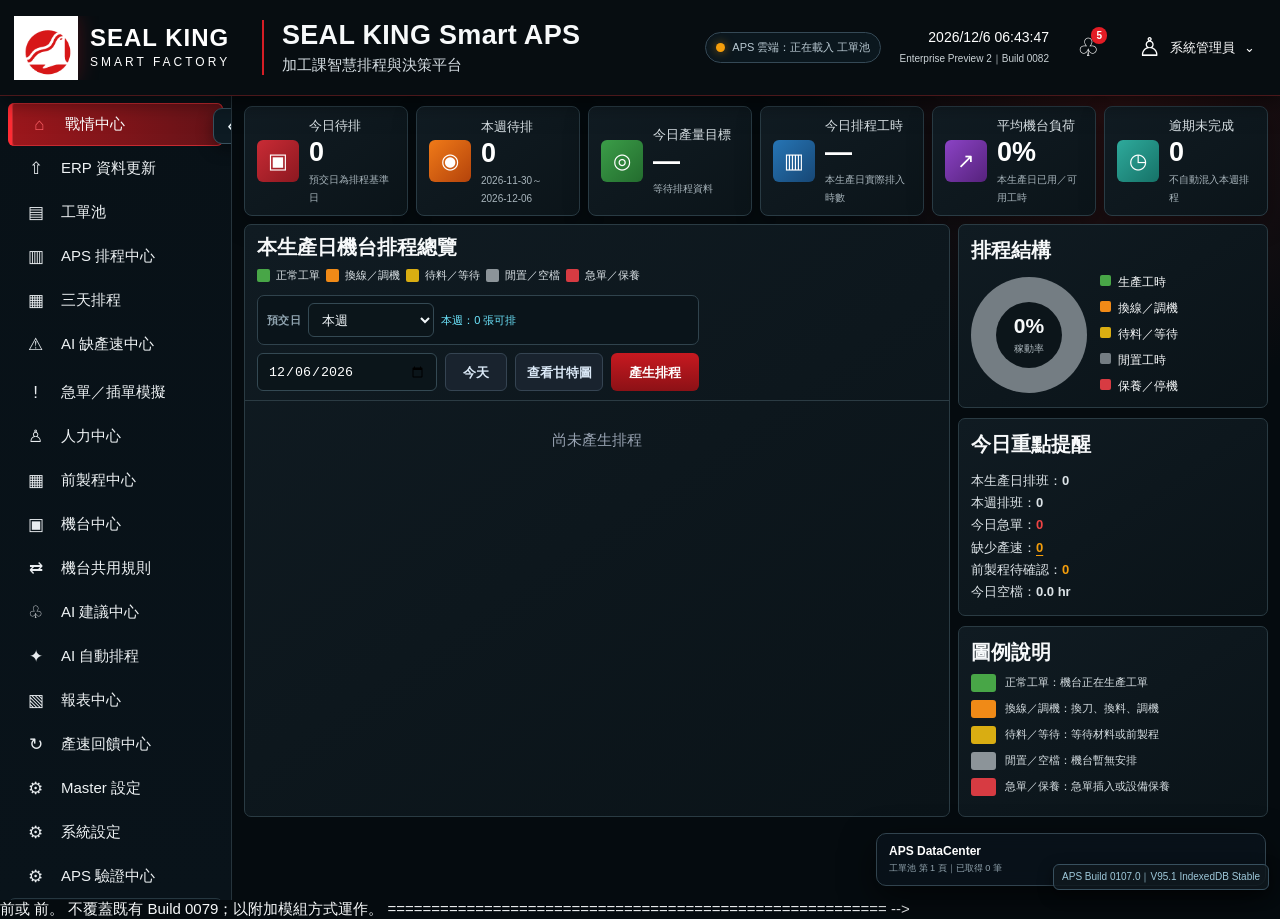
==== commit 71bbf1bb: "Update aps.html" ====
--- a/aps.html
+++ b/aps.html
@@ -916,6 +916,32 @@
 @media(max-width:1180px){#schedule3d .aps3d-layout:not(.user-left-open){grid-template-columns:42px minmax(500px,1fr) 42px!important}#schedule3d .aps3d-layout:not(.user-left-open) .aps3d-machine-panel{padding:7px 5px!important;overflow:hidden!important}#schedule3d .aps3d-layout:not(.user-left-open) .aps3d-machine-panel>*:not(.aps3d-panel-title){display:none!important}#schedule3d .aps3d-layout:not(.user-left-open) .aps3d-machine-panel .aps3d-panel-title span{display:none!important}#schedule3d .aps3d-layout:not(.user-left-open) .aps3d-machine-panel .aps3d-panel-title{border:0!important;margin:0!important;padding:0!important;justify-content:center!important}}
 @media(max-width:1050px){#schedule3d .aps3d-layout,#schedule3d .aps3d-layout.left-collapsed,#schedule3d .aps3d-layout.right-collapsed,#schedule3d .aps3d-layout.left-collapsed.right-collapsed{grid-template-columns:42px minmax(680px,1fr) 42px!important;min-width:780px!important}#schedule3d .aps3d-machine-panel,#schedule3d .aps3d-check-panel{max-height:none!important;padding:7px 5px!important}#schedule3d .aps3d-machine-panel>*:not(.aps3d-panel-title),#schedule3d .aps3d-check-panel>*:not(.aps3d-panel-title){display:none!important}#schedule3d .aps3d-machine-panel .aps3d-panel-title span,#schedule3d .aps3d-check-panel .aps3d-panel-title span{display:none!important}#schedule3d .aps3d-machine-panel .aps3d-panel-title,#schedule3d .aps3d-check-panel .aps3d-panel-title{border:0!important;margin:0!important;padding:0!important;justify-content:center!important}#schedule3d{overflow:auto!important}}
 </style>
+
+<style id="build0046-manual-color-display-only">
+/* Build0046｜僅修正戰情中心「手動新增排程」顏色
+   完全不修改 S.schedule、正式排程同步、日期、發布、DataCenter。 */
+
+/* 三天排程手動新增在戰情中心的 title 會保留 reason，例如「人工新增排程」 */
+#homeTimeline .schedule-block[title*="人工新增排程"],
+#homeTimeline .schedule-block[title*="手動新增排程"],
+#homeTimeline .schedule-block[title*="人工新增"]{
+  background:linear-gradient(180deg,#1697a5,#0b7f8b)!important;
+  border-color:#55d9e5!important;
+  box-shadow:inset 0 0 0 1px rgba(255,255,255,.12)!important;
+  color:#fff!important;
+}
+
+/* 若 APS 排程中心也顯示同一筆，保持同色 */
+#scheduleTimeline .schedule-block[title*="人工新增排程"],
+#scheduleTimeline .schedule-block[title*="手動新增排程"],
+#scheduleTimeline .schedule-block[title*="人工新增"]{
+  background:linear-gradient(180deg,#1697a5,#0b7f8b)!important;
+  border-color:#55d9e5!important;
+  box-shadow:inset 0 0 0 1px rgba(255,255,255,.12)!important;
+  color:#fff!important;
+}
+</style>
+
 </head>
 <body>
 <script id="aps-build0094-direct-recovery">
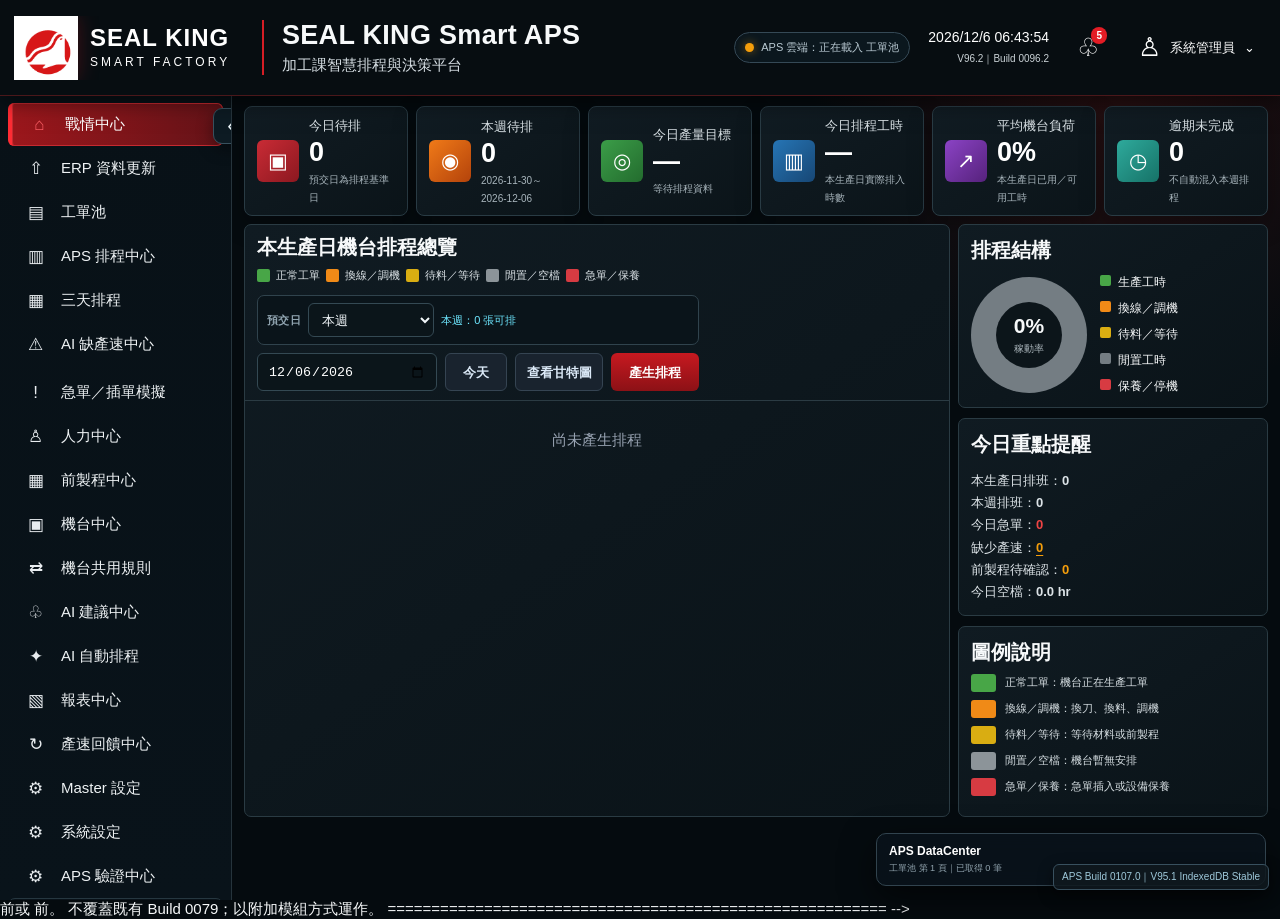
==== commit 5ac0efad: "Update aps.html" ====
--- a/aps.html
+++ b/aps.html
@@ -916,32 +916,6 @@
 @media(max-width:1180px){#schedule3d .aps3d-layout:not(.user-left-open){grid-template-columns:42px minmax(500px,1fr) 42px!important}#schedule3d .aps3d-layout:not(.user-left-open) .aps3d-machine-panel{padding:7px 5px!important;overflow:hidden!important}#schedule3d .aps3d-layout:not(.user-left-open) .aps3d-machine-panel>*:not(.aps3d-panel-title){display:none!important}#schedule3d .aps3d-layout:not(.user-left-open) .aps3d-machine-panel .aps3d-panel-title span{display:none!important}#schedule3d .aps3d-layout:not(.user-left-open) .aps3d-machine-panel .aps3d-panel-title{border:0!important;margin:0!important;padding:0!important;justify-content:center!important}}
 @media(max-width:1050px){#schedule3d .aps3d-layout,#schedule3d .aps3d-layout.left-collapsed,#schedule3d .aps3d-layout.right-collapsed,#schedule3d .aps3d-layout.left-collapsed.right-collapsed{grid-template-columns:42px minmax(680px,1fr) 42px!important;min-width:780px!important}#schedule3d .aps3d-machine-panel,#schedule3d .aps3d-check-panel{max-height:none!important;padding:7px 5px!important}#schedule3d .aps3d-machine-panel>*:not(.aps3d-panel-title),#schedule3d .aps3d-check-panel>*:not(.aps3d-panel-title){display:none!important}#schedule3d .aps3d-machine-panel .aps3d-panel-title span,#schedule3d .aps3d-check-panel .aps3d-panel-title span{display:none!important}#schedule3d .aps3d-machine-panel .aps3d-panel-title,#schedule3d .aps3d-check-panel .aps3d-panel-title{border:0!important;margin:0!important;padding:0!important;justify-content:center!important}#schedule3d{overflow:auto!important}}
 </style>
-
-<style id="build0046-manual-color-display-only">
-/* Build0046｜僅修正戰情中心「手動新增排程」顏色
-   完全不修改 S.schedule、正式排程同步、日期、發布、DataCenter。 */
-
-/* 三天排程手動新增在戰情中心的 title 會保留 reason，例如「人工新增排程」 */
-#homeTimeline .schedule-block[title*="人工新增排程"],
-#homeTimeline .schedule-block[title*="手動新增排程"],
-#homeTimeline .schedule-block[title*="人工新增"]{
-  background:linear-gradient(180deg,#1697a5,#0b7f8b)!important;
-  border-color:#55d9e5!important;
-  box-shadow:inset 0 0 0 1px rgba(255,255,255,.12)!important;
-  color:#fff!important;
-}
-
-/* 若 APS 排程中心也顯示同一筆，保持同色 */
-#scheduleTimeline .schedule-block[title*="人工新增排程"],
-#scheduleTimeline .schedule-block[title*="手動新增排程"],
-#scheduleTimeline .schedule-block[title*="人工新增"]{
-  background:linear-gradient(180deg,#1697a5,#0b7f8b)!important;
-  border-color:#55d9e5!important;
-  box-shadow:inset 0 0 0 1px rgba(255,255,255,.12)!important;
-  color:#fff!important;
-}
-</style>
-
 </head>
 <body>
 <script id="aps-build0094-direct-recovery">
@@ -1795,21 +1769,9 @@
    const label=shiftName==='day'?'早班':'夜班',range=shiftName==='day'?`${cfg.earlyStart}～${cfg.earlyEnd}`:`${cfg.nightStart}～${cfg.nightEnd}`;
    return `<div class="shift-track ${shiftName}"><div class="shift-label"><b>${label}</b><small>${range}</small></div><div class="shift-lane" data-drop-machine="${esc(machineName)}" data-drop-day="${esc(dayKey)}" data-drop-shift="${shiftName}" data-shift-from="${shiftFrom}" data-shift-span="${shiftSpan}">${blocks}</div></div>`
  };
- // Build0044｜戰情中心生產日判定修正
- // 舊正式排程的 date 欄位可能與實際 start 不一致。
- // 戰情中心一律依實際開始時間，並以 08:30 為生產日邊界。
- const productionDayKey=j=>{
-   const x=new Date(j?.start||j?.date||'');
-   if(Number.isNaN(+x)) return '';
-   const boundary=new Date(x);
-   boundary.setHours(8,30,0,0);
-   if(x<boundary) x.setDate(x.getDate()-1);
-   return fmtDate(x);
- };
-
  let content='';
  for(let d=0;d<showDays;d++){
-   const day=addDays(startDate,d),dayKey=fmtDate(day),dayJobs=S.schedule.filter(j=>productionDayKey(j)===dayKey);
+   const day=addDays(startDate,d),dayKey=fmtDate(day),dayJobs=S.schedule.filter(j=>fmtDate(j.date)===dayKey);
    const rows=names.map(m=>{const source=dayJobs.filter(j=>j.machine===m).sort((a,b)=>a.start-b.start),normalized=[];let cursor=0;for(const j of source){const raw=Math.max(0,Math.min(1440,offset24(j.start))),from=Math.max(cursor,raw),to=Math.min(1440,from+Math.max(0,Number(j.minutes)||0));if(to-from<.5)continue;normalized.push({...j,_from:from,_to:to,_duration:to-from});cursor=to}const cap=Math.min(1440,(num(S.machines[m]?.hours)||24)*60),dayTrack=renderShift(normalized,0,earlySpan,'day',earlySpan,m,dayKey),nightTrack=renderShift(normalized,earlySpan,1440,'night',nightSpan,m,dayKey);return `<div class="schedule-row"><div class="machine-label"><b>${esc(m)}</b><span class="machine-menu">☷</span><small>可用工時：${(cap/60).toFixed(1)}h</small></div><div class="dual-track">${dayTrack}${nightTrack}</div></div>`}).join('');
    const nextDay=addDays(day,1),today=new Date(),midnightOffset=(1440-nightStart)%1440,midnightLeft=midnightOffset/nightSpan*100;
    const axisHtml=`<div class="axis-date-band"><div class="axis-date-cell ${sameDay(day,today)?'today':''}">${dateText(day)}${sameDay(day,today)?'<span class="today-badge">TODAY</span>':''}</div><div class="axis-date-cell ${sameDay(nextDay,today)?'today':''}">${dateText(nextDay)}${sameDay(nextDay,today)?'<span class="today-badge">TODAY</span>':''}</div></div><div class="shift-axis day"><span class="shift-axis-label">早班</span><div class="shift-axis-lane">${makeTicks(dayStart,earlySpan)}</div></div><div class="shift-axis night"><span class="shift-axis-label">夜班</span><div class="shift-axis-lane">${makeTicks(nightStart,nightSpan)}<span class="shift-midnight" style="left:${midnightLeft}%"><b>00:00<br>${nextDay.toLocaleDateString('zh-TW',{month:'2-digit',day:'2-digit'})}</b></span></div></div>`;
@@ -9768,7 +9730,7 @@
   'use strict';
   if(window.__APS_OFFLINE_FRAME_01060__)return;
   window.__APS_OFFLINE_FRAME_01060__=true;
-  const encoded="[base64]/[base64]/mlbToppboprrlsaTntJroiIfos4foqIrlj6/[base64]/[base64]/[base64]/[base64]/niYjpnaLmr5TkvovlhKrljJYKICAg5Y+q6Kq/[base64]/[base64]/[base64]/vvZzlt6Xllq7jg7vlrqLmiLbjg7vopo/moLzjg7vkuqTmnJ/[base64]/[base64]/[base64]/[base64]/mlbTlt6blgbTlr6zluqYiPjwvZGl2PgogICAgICA8ZGl2IGlkPSJyaWdodFJlc2l6ZXIiIGNsYXNzPSJwYW5lbC1yZXNpemVyIiB0aXRsZT0i5ouW5puz6Kq/[base64]/liYc8L2J1dHRvbj4KICAgICAgICA8L2Rpdj4KICAgICAgICA8ZGl2IGlkPSJpbmZvUGFuZSIgY2xhc3M9InJpZ2h0LXBhbmUiPgogICAgICAgIDxkaXYgaWQ9ImVtcHR5RGV0YWlsIiBjbGFzcz0iZW1wdHkiPuiri+m7numBuOeUmOeJueiJsuWhijxicj7lj6/[base64]/[base64]/moLzvvI/[base64]/[base64]/ruaUuTwvYnV0dG9uPgogICAgICAgICAgICA8YnV0dG9uIGlkPSJsb2NrQnRuIiB0eXBlPSJidXR0b24iIG9uY2xpY2s9InJldHVybiB3aW5kb3cuQVBTX3RvZ2dsZVNlbGVjdGVkTG9jaygpIj7pjpblrprvvI/[base64]/[base64]/nemkiuWNoOeUqDwvYj48c3Bhbj7kv53ppIroppbngrrmqZ/lj7DljaDnlKjmmYLmrrXvvIznlJ/nlKLlt6Xllq7kuI3lj6/ot6jlhaXjgII8L3NwYW4+PC9kaXY+CiAgICAgICAgICAgIDxkaXYgY2xhc3M9InJ1bGUtaXRlbSI+PGI+My4g5YmN6KO956iLPC9iPjxzcGFuPuaMh+WumuWJjeijveeoi+W+jO+8jOacrOW3peWWruW/hemgiOWcqOWJjeijveeoi+WujOaIkOW+jOmWi+Wni+OAgjwvc3Bhbj48L2Rpdj4KICAgICAgICAgICAgPGRpdiBjbGFzcz0icnVsZS1pdGVtIj48Yj40LiDmnIDml6nnlJ/[base64]/[base64]/nemkijwvb3B0aW9uPgogICAgICAgIDxvcHRpb24gdmFsdWU9IndhaXQiPuW+heaWmTwvb3B0aW9uPgogICAgICAgIDxvcHRpb24gdmFsdWU9ImNvbXBsZXRlIj7lrozmiJA8L29wdGlvbj4KICAgICAgPC9zZWxlY3Q+CiAgICAgIDxsYWJlbD7opo/moLzvvI/[base64]/[base64]/ml6XmjpLnqIvnmbzluIM8L29wdGlvbj4KICAgICAgICA8b3B0aW9uPuaApeS7tumHjeaOkjwvb3B0aW9uPgogICAgICAgIDxvcHRpb24+6Kit5YKZ55Ww5bi46YeN5o6SPC9vcHRpb24+CiAgICAgICAgPG9wdGlvbj7kuqTmnJ/oqr/[base64]/[base64]/lhYHoqLHotoXlh7rnm67liY3kuInlpKnoppbnqpfvvIzkuI3lho3ooqvlvLfliLblo5Plm57ljp/ml6XmnJ/[base64]/[base64]/5YWN6IiK5o6S56iL5pel5pyf77yI5L6L5aaCIDcvMjLvvInkuIDnm7Topobok4vkvb/nlKjogIXkv67mlLnnmoTmlrDml6XmnJ/vvIjkvovlpoIgNy8yN++8ieOAggogICAgY29uc3QgZmlyc3RCYXNlID0gcHJvZHVjdGlvbkJhc2Uoc3RhcnRzWzBdKTsKICAgIHJldHVybiBmaXJzdEJhc2UuZ2V0VGltZSgpID4gdG9kYXlCYXNlLmdldFRpbWUoKSA/[base64]/[base64]/[base64]/[base64]/[base64]/[base64]/IHgucGxhbm5lZCA/PyB4LnJlbWFpbmluZyA/PyB4LnF0eSA/PyB4LnF1YW50aXR5ID8/[base64]/[base64]/[base64]/[base64]/PyAnJyk7CiAgICAgIGNvbnN0IHVuaXQgPSBxdHlNYXRjaCA/[base64]/nemkiicgOiBqLnN0YXR1cyA9PT0gJ3RyaWFsJyA/ICfoqabou4onIDogJycpLAogICAgICAgIGR1ZTpqLmR1ZSA/[base64]/[base64]/[base64]/[base64]/[base64]/[base64]/PyAzMCkgfHwgMCksCiAgICAgIGVhcmxpZXN0OiBOdW1iZXIuaXNGaW5pdGUoTnVtYmVyKGouZWFybGllc3QpKSA/[base64]/lvozku43kv53nlZnnlbDli5XmuIXllq7vvIznm7TliLDmraPlvI/nmbzluIPmiJDlip/miY3muIXpmaTjgIIKICAgICQoJyNzdGF0dXNUZXh0JykudGV4dENvbnRlbnQgPSBg6I2J56i/5bey5YSy5a2Y5Zyo5pys5qmf54CP6Ka95Zmo77yaJHtkcmFmdEpvYnMubGVuZ3RofSDnrYZgOwogICAgcmVuZGVyU3VtbWFyeSgpOwogICAgYWxlcnQoJ+mboue3muiNieeov+W3suWEsuWtmOOAglxu6I2J56i/5Y+q5a2Y5Zyo6YCZ5Y+w6Zu76IWm77yb5bCa5pyq5a+r5ZueIEFQUyDmraPlvI/[base64]/[base64]/[base64]/IGAke21ldGEuaWNvbn0gJHtjdXJyZW50LmlkfWAgOiAn55uu5YmN54Sh5o6S56iLJ308L3NwYW4+CiAgICAgICAgICA8c3BhbiBjbGFzcz0ibWMtbGFiZWwiPuimj+agvDwvc3Bhbj48c3BhbiBjbGFzcz0ibWMtdmFsdWUgZGltIj4ke2N1cnJlbnQ/[base64]/[base64]/[base64]/[base64]/mnKrkvobmraPlvI/[base64]/[base64]/mjpLnqIvvvIzkuI3lj4PoiIfmnKzmrKHnmbzluIPpqZforYnjgIIKICAgICAgaWYgKCFpbldpbmRvdyhqKSkgcmV0dXJuOwogICAgICBpZiAoIWoubWFjaGluZSkgYWRkSXNzdWUoaiwgYCR7ai5pZCB8fCBqLnVpZH3vvJrmnKrmjIflrprmqZ/[base64]/nlJ/[base64]/[base64]/[base64]/ku6Xlu7rnq4vmnKzmqZ/[base64]/ICfop6PpmaTpjpblrponIDogJ+mOluWumuW3peWWric7CiAgICBsb2NrQnRuLmRpc2FibGVkID0gbW9kZSAhPT0gJ2RyYWZ0JzsKICAgIGxvY2tCdG4udGl0bGUgPSBqLmxvY2tlZCA/ICfpu57mk4rlvozlhYHoqLHmi5bmm7PoiIfkv67mlLnmjpLnqIsnIDogJ+m7nuaTiuW+jOemgeatouaLluabs+aOkueoiyc7CiAgICBsb2NrU3RhdGUudGV4dENvbnRlbnQgPSBqLmxvY2tlZCA/[base64]/ICflt7LnmbzluIPmqqLoppbkuI3lj6/[base64]/ku6Xlu7rnq4vmnKzmqZ/[base64]/ojYnnqL8gbG9jYWxTdG9yYWdl772cQnVpbGQwMDM0IOaXpeacn+S+hua6kOS/[base64]/[base64]/[base64]/[base64]/[base64]/77yM5LiN5pyD5b2x6Z+/[base64]/[base64]/[base64]/[base64]/[base64]/[base64]/[base64]/[base64]/[base64]/Lm1hbnVhbERyYWZ0ID09PSB0cnVlIHx8CiAgICAgICAgICAoCiAgICAgICAgICAgIFN0cmluZyhqPy51aWR8fCcnKS5zdGFydHNXaXRoKCdNQU4tJykgJiYKICAgICAgICAgICAgU3RyaW5nKGo/[base64]/mjpLnqIvjgIInKTsKICAgICAgfQoKICAgICAgLy8g5Zq05qC85Y+q6L2J5o+b6YCZIDEg562G77yM5LiN5o6D5o+P5YW25LuWIE1BTi0q44CBZGlydHnjgIHmraPlvI/[base64]/norroqo3miJDlip/lvozvvIzniLbpoIHnlavpnaLkuZ/lj6rlop7liqDpgJkgMSDnrYbjgIIKICAgICAgY29uc3QgYWRkID0gYWRkZWRSb3dzWzBdOwogICAgICBjb25zdCBsb2NhbEtleSA9IHIgPT4gWwogICAgICAgIFN0cmluZyhyPy53byB8fCByPy53b3JrX29yZGVyX25vIHx8IHI/[base64]/[base64]/q+WPluWvq+WFpeWkseaVlycsIGUpOwogICAgICB9CgogICAgICB0cnkgeyBwYXJlbnQucmVuZGVyU2NoZWR1bGU/[base64]/LnJlZnJlc2hEYXNoYm9hcmQ/[base64]/lhY0gaWZyYW1lIOW3suabtOaWsOS9huaIsOaDheS4reW/g+S7jeWBnOeVmeWcqOiIiiBTLnNjaGVkdWxlIC8g5b+r5Y+W44CCCiAgICAgIHRyeSB7CiAgICAgICAgaWYgKHBhcmVudC5BUFNCdWlsZDAwMzg/LnJlZnJlc2hPZmZpY2lhbCkgewogICAgICAgICAgYXdhaXQgcGFyZW50LkFQU0J1aWxkMDAzOC5yZWZyZXNoT2ZmaWNpYWwoZmFsc2UpOwogICAgICAgIH0KICAgICAgICB0cnkgeyBwYXJlbnQucmVuZGVyU2NoZWR1bGU/[base64]/LigpOyB9IGNhdGNoIChfKSB7fQogICAgICAgIHRyeSB7IHBhcmVudC51cGRhdGVEdWVLcGk/LigpOyB9IGNhdGNoIChfKSB7fQogICAgICAgIHRyeSB7IHBhcmVudC5BUFNCdWlsZDAwOTY/LnJlZnJlc2hEYXNoYm9hcmQ/[base64]/[base64]/IChjb2xsYXBzZWQgPyAn4pa2JyA6ICfil4AnKSA6IChjb2xsYXBzZWQgPyAn4peAJyA6ICfilrYnKTsKICAgIGJ0bi50aXRsZSA9IGNvbGxhcHNlZCA/ICflsZXplosnICsgKHNpZGUgPT09ICdsZWZ0JyA/ICflt6blgbQnIDogJ+WPs+WBtCcpIDogJ+aUtuWQiCcgKyAoc2lkZSA9PT0gJ2xlZnQnID8gJ+W3puWBtCcgOiAn5Y+z5YG0Jyk7CiAgICBsb2NhbFN0b3JhZ2Uuc2V0SXRlbSgnYXBzX29mZmxpbmVfJyArIHNpZGUgKyAnX2NvbGxhcHNlZCcsIGNvbGxhcHNlZCA/[base64]/IHN0YXJ0V2lkdGggKyBkZWx0YSA6IHN0YXJ0V2lkdGggLSBkZWx0YTsKICAgICAgICBjb25zdCB2YWx1ZSA9IHNpZGUgPT09ICdsZWZ0JyA/[base64]/[base64]/[base64]";
+  const encoded="[base64]/[base64]/mlbToppboprrlsaTntJroiIfos4foqIrlj6/[base64]/[base64]/[base64]/[base64]/niYjpnaLmr5TkvovlhKrljJYKICAg5Y+q6Kq/[base64]/[base64]/[base64]/vvZzlt6Xllq7jg7vlrqLmiLbjg7vopo/moLzjg7vkuqTmnJ/[base64]/[base64]/[base64]/[base64]/mlbTlt6blgbTlr6zluqYiPjwvZGl2PgogICAgICA8ZGl2IGlkPSJyaWdodFJlc2l6ZXIiIGNsYXNzPSJwYW5lbC1yZXNpemVyIiB0aXRsZT0i5ouW5puz6Kq/[base64]/liYc8L2J1dHRvbj4KICAgICAgICA8L2Rpdj4KICAgICAgICA8ZGl2IGlkPSJpbmZvUGFuZSIgY2xhc3M9InJpZ2h0LXBhbmUiPgogICAgICAgIDxkaXYgaWQ9ImVtcHR5RGV0YWlsIiBjbGFzcz0iZW1wdHkiPuiri+m7numBuOeUmOeJueiJsuWhijxicj7lj6/[base64]/[base64]/moLzvvI/[base64]/[base64]/ruaUuTwvYnV0dG9uPgogICAgICAgICAgICA8YnV0dG9uIGlkPSJsb2NrQnRuIiB0eXBlPSJidXR0b24iIG9uY2xpY2s9InJldHVybiB3aW5kb3cuQVBTX3RvZ2dsZVNlbGVjdGVkTG9jaygpIj7pjpblrprvvI/[base64]/[base64]/nemkiuWNoOeUqDwvYj48c3Bhbj7kv53ppIroppbngrrmqZ/lj7DljaDnlKjmmYLmrrXvvIznlJ/nlKLlt6Xllq7kuI3lj6/ot6jlhaXjgII8L3NwYW4+PC9kaXY+CiAgICAgICAgICAgIDxkaXYgY2xhc3M9InJ1bGUtaXRlbSI+PGI+My4g5YmN6KO956iLPC9iPjxzcGFuPuaMh+WumuWJjeijveeoi+W+jO+8jOacrOW3peWWruW/hemgiOWcqOWJjeijveeoi+WujOaIkOW+jOmWi+Wni+OAgjwvc3Bhbj48L2Rpdj4KICAgICAgICAgICAgPGRpdiBjbGFzcz0icnVsZS1pdGVtIj48Yj40LiDmnIDml6nnlJ/[base64]/[base64]/nemkijwvb3B0aW9uPgogICAgICAgIDxvcHRpb24gdmFsdWU9IndhaXQiPuW+heaWmTwvb3B0aW9uPgogICAgICAgIDxvcHRpb24gdmFsdWU9ImNvbXBsZXRlIj7lrozmiJA8L29wdGlvbj4KICAgICAgPC9zZWxlY3Q+CiAgICAgIDxsYWJlbD7opo/moLzvvI/[base64]/[base64]/ml6XmjpLnqIvnmbzluIM8L29wdGlvbj4KICAgICAgICA8b3B0aW9uPuaApeS7tumHjeaOkjwvb3B0aW9uPgogICAgICAgIDxvcHRpb24+6Kit5YKZ55Ww5bi46YeN5o6SPC9vcHRpb24+CiAgICAgICAgPG9wdGlvbj7kuqTmnJ/oqr/[base64]/[base64]/lhYHoqLHotoXlh7rnm67liY3kuInlpKnoppbnqpfvvIzkuI3lho3ooqvlvLfliLblo5Plm57ljp/ml6XmnJ/[base64]/[base64]/5YWN6IiK5o6S56iL5pel5pyf77yI5L6L5aaCIDcvMjLvvInkuIDnm7Topobok4vkvb/nlKjogIXkv67mlLnnmoTmlrDml6XmnJ/vvIjkvovlpoIgNy8yN++8ieOAggogICAgY29uc3QgZmlyc3RCYXNlID0gcHJvZHVjdGlvbkJhc2Uoc3RhcnRzWzBdKTsKICAgIHJldHVybiBmaXJzdEJhc2UuZ2V0VGltZSgpID4gdG9kYXlCYXNlLmdldFRpbWUoKSA/[base64]/[base64]/[base64]/[base64]/[base64]/[base64]/IHgucGxhbm5lZCA/PyB4LnJlbWFpbmluZyA/PyB4LnF0eSA/PyB4LnF1YW50aXR5ID8/[base64]/[base64]/[base64]/[base64]/PyAnJyk7CiAgICAgIGNvbnN0IHVuaXQgPSBxdHlNYXRjaCA/[base64]/nemkiicgOiBqLnN0YXR1cyA9PT0gJ3RyaWFsJyA/ICfoqabou4onIDogJycpLAogICAgICAgIGR1ZTpqLmR1ZSA/[base64]/[base64]/[base64]/[base64]/[base64]/[base64]/PyAzMCkgfHwgMCksCiAgICAgIGVhcmxpZXN0OiBOdW1iZXIuaXNGaW5pdGUoTnVtYmVyKGouZWFybGllc3QpKSA/[base64]/lvozku43kv53nlZnnlbDli5XmuIXllq7vvIznm7TliLDmraPlvI/nmbzluIPmiJDlip/miY3muIXpmaTjgIIKICAgICQoJyNzdGF0dXNUZXh0JykudGV4dENvbnRlbnQgPSBg6I2J56i/5bey5YSy5a2Y5Zyo5pys5qmf54CP6Ka95Zmo77yaJHtkcmFmdEpvYnMubGVuZ3RofSDnrYZgOwogICAgcmVuZGVyU3VtbWFyeSgpOwogICAgYWxlcnQoJ+mboue3muiNieeov+W3suWEsuWtmOOAglxu6I2J56i/5Y+q5a2Y5Zyo6YCZ5Y+w6Zu76IWm77yb5bCa5pyq5a+r5ZueIEFQUyDmraPlvI/[base64]/[base64]/[base64]/IGAke21ldGEuaWNvbn0gJHtjdXJyZW50LmlkfWAgOiAn55uu5YmN54Sh5o6S56iLJ308L3NwYW4+CiAgICAgICAgICA8c3BhbiBjbGFzcz0ibWMtbGFiZWwiPuimj+agvDwvc3Bhbj48c3BhbiBjbGFzcz0ibWMtdmFsdWUgZGltIj4ke2N1cnJlbnQ/[base64]/[base64]/[base64]/[base64]/mnKrkvobmraPlvI/[base64]/[base64]/mjpLnqIvvvIzkuI3lj4PoiIfmnKzmrKHnmbzluIPpqZforYnjgIIKICAgICAgaWYgKCFpbldpbmRvdyhqKSkgcmV0dXJuOwogICAgICBpZiAoIWoubWFjaGluZSkgYWRkSXNzdWUoaiwgYCR7ai5pZCB8fCBqLnVpZH3vvJrmnKrmjIflrprmqZ/[base64]/nlJ/[base64]/[base64]/[base64]/ku6Xlu7rnq4vmnKzmqZ/[base64]/ICfop6PpmaTpjpblrponIDogJ+mOluWumuW3peWWric7CiAgICBsb2NrQnRuLmRpc2FibGVkID0gbW9kZSAhPT0gJ2RyYWZ0JzsKICAgIGxvY2tCdG4udGl0bGUgPSBqLmxvY2tlZCA/ICfpu57mk4rlvozlhYHoqLHmi5bmm7PoiIfkv67mlLnmjpLnqIsnIDogJ+m7nuaTiuW+jOemgeatouaLluabs+aOkueoiyc7CiAgICBsb2NrU3RhdGUudGV4dENvbnRlbnQgPSBqLmxvY2tlZCA/[base64]/ICflt7LnmbzluIPmqqLoppbkuI3lj6/[base64]/ku6Xlu7rnq4vmnKzmqZ/[base64]/ojYnnqL8gbG9jYWxTdG9yYWdl772cQnVpbGQwMDM0IOaXpeacn+S+hua6kOS/[base64]/[base64]/[base64]/[base64]/[base64]/77yM5LiN5pyD5b2x6Z+/[base64]/[base64]/[base64]/[base64]/[base64]/[base64]/[base64]/[base64]/[base64]/Lm1hbnVhbERyYWZ0ID09PSB0cnVlIHx8CiAgICAgICAgICAoCiAgICAgICAgICAgIFN0cmluZyhqPy51aWR8fCcnKS5zdGFydHNXaXRoKCdNQU4tJykgJiYKICAgICAgICAgICAgU3RyaW5nKGo/[base64]/mjpLnqIvjgIInKTsKICAgICAgfQoKICAgICAgLy8g5Zq05qC85Y+q6L2J5o+b6YCZIDEg562G77yM5LiN5o6D5o+P5YW25LuWIE1BTi0q44CBZGlydHnjgIHmraPlvI/[base64]/norroqo3miJDlip/lvozvvIzniLbpoIHnlavpnaLkuZ/lj6rlop7liqDpgJkgMSDnrYbjgIIKICAgICAgY29uc3QgYWRkID0gYWRkZWRSb3dzWzBdOwogICAgICBjb25zdCBsb2NhbEtleSA9IHIgPT4gWwogICAgICAgIFN0cmluZyhyPy53byB8fCByPy53b3JrX29yZGVyX25vIHx8IHI/[base64]/[base64]/q+WPluWvq+WFpeWkseaVlycsIGUpOwogICAgICB9CgogICAgICB0cnkgeyBwYXJlbnQucmVuZGVyU2NoZWR1bGU/[base64]/LnJlZnJlc2hEYXNoYm9hcmQ/[base64]/[base64]/IChjb2xsYXBzZWQgPyAn4pa2JyA6ICfil4AnKSA6IChjb2xsYXBzZWQgPyAn4peAJyA6ICfilrYnKTsKICAgIGJ0bi50aXRsZSA9IGNvbGxhcHNlZCA/ICflsZXplosnICsgKHNpZGUgPT09ICdsZWZ0JyA/ICflt6blgbQnIDogJ+WPs+WBtCcpIDogJ+aUtuWQiCcgKyAoc2lkZSA9PT0gJ2xlZnQnID8gJ+W3puWBtCcgOiAn5Y+z5YG0Jyk7CiAgICBsb2NhbFN0b3JhZ2Uuc2V0SXRlbSgnYXBzX29mZmxpbmVfJyArIHNpZGUgKyAnX2NvbGxhcHNlZCcsIGNvbGxhcHNlZCA/[base64]/IHN0YXJ0V2lkdGggKyBkZWx0YSA6IHN0YXJ0V2lkdGggLSBkZWx0YTsKICAgICAgICBjb25zdCB2YWx1ZSA9IHNpZGUgPT09ICdsZWZ0JyA/IGNsYW1wKHdpZHRoLCAyMTAsIDQyMCkgOiBjbGFtcCh3aWR0aCwgMjcwLCA1MjApOwogICAgICAgIHJvb3RTdHlsZS5zZXRQcm9wZXJ0eShzaWRlID09PSAnbGVmdCcgPyAnLS1sZWZ0LXBhbmVsLX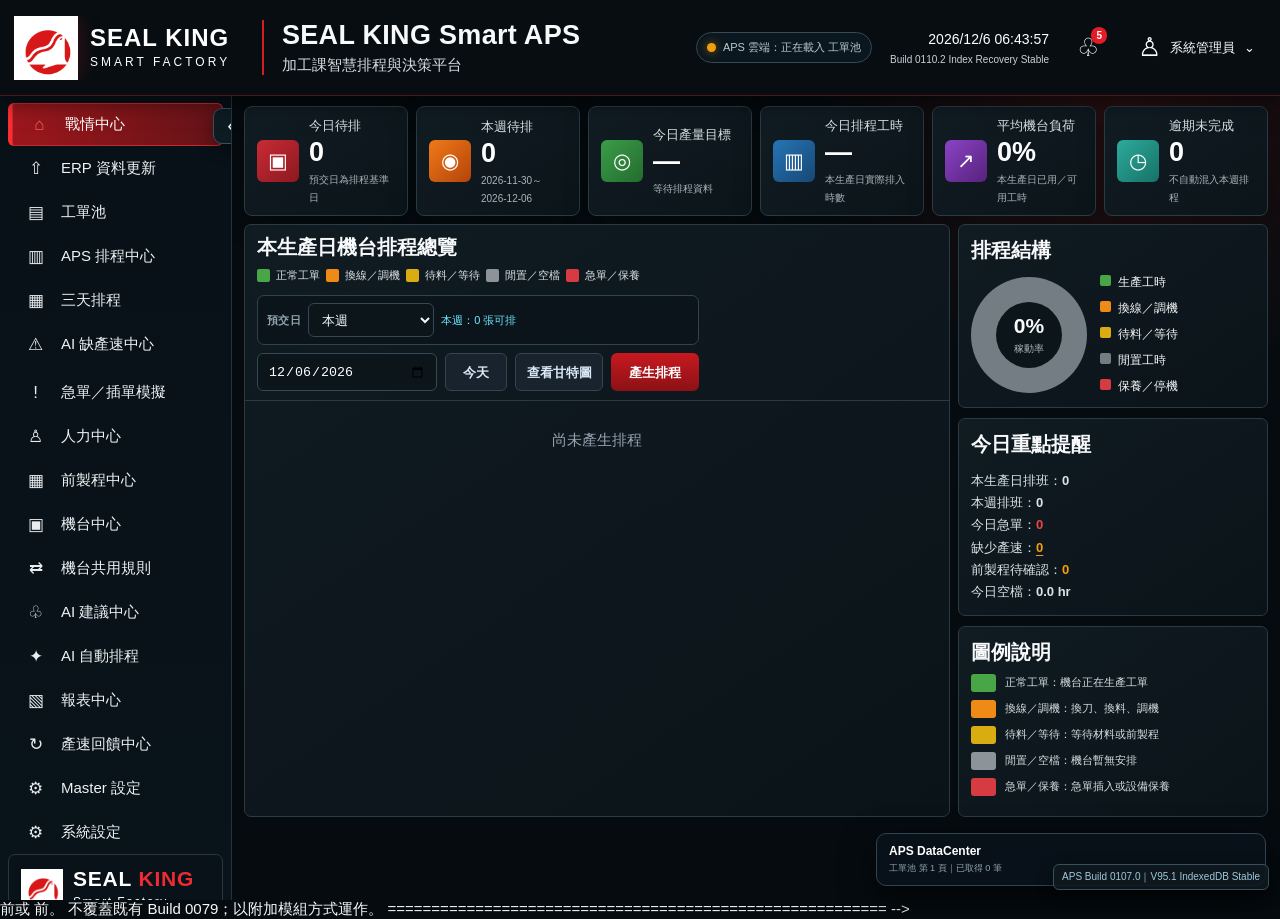
==== commit 88d29518: "Update aps.html" ====
--- a/aps.html
+++ b/aps.html
@@ -12691,4 +12691,118 @@
 })();
 </script>
 
+
+<script id="aps-official-schedule-source-lock-clean">
+(()=>{
+  'use strict';
+  if(window.__APS_OFFICIAL_SOURCE_LOCK_CLEAN__) return;
+  window.__APS_OFFICIAL_SOURCE_LOCK_CLEAN__=true;
+
+  const txt=v=>String(v??'').trim();
+  const cloneRows=rows=>(Array.isArray(rows)?rows:[]).map(r=>({...r}));
+
+  // Keep a last-known-good official schedule snapshot in memory only.
+  let officialRows=[];
+  let officialReady=false;
+  let applying=false;
+
+  function looksLikePolluted(rows){
+    const list=Array.isArray(rows)?rows:[];
+    if(list.length<10) return false;
+
+    const byWo=new Map();
+    for(const r of list){
+      const wo=txt(r?.wo||r?.work_order_no||r?.order_no);
+      const machine=txt(r?.machine||r?.machine_code||r?.machine_no);
+      if(!wo||!machine) continue;
+      const s=byWo.get(wo)||new Set();
+      s.add(machine);
+      byWo.set(wo,s);
+    }
+
+    // A single work order appearing on too many machines is a strong pollution signal.
+    for(const s of byWo.values()){
+      if(s.size>=6) return true;
+    }
+    return false;
+  }
+
+  function applyOfficial(){
+    if(!officialReady || !officialRows.length || applying) return;
+    applying=true;
+    try{
+      window.S=window.S||{};
+      window.S.schedule=cloneRows(officialRows);
+      window.apsSchedule=window.S.schedule;
+      window.currentSchedule=window.S.schedule;
+      try{window.renderSchedule?.()}catch(_){}
+      try{window.renderTimeline?.('homeTimeline')}catch(_){}
+      try{window.updateKpi?.()}catch(_){}
+      try{window.APSBuild0096?.refreshDashboard?.()}catch(_){}
+    }finally{
+      applying=false;
+    }
+  }
+
+  async function refreshOfficialSafe(){
+    if(!window.APSBuild0037?.loadScheduleAll) return false;
+    const rows=await window.APSBuild0037.loadScheduleAll();
+    if(!Array.isArray(rows) || !rows.length) return false;
+
+    // Do not accept an obviously polluted cloud read as "good".
+    if(looksLikePolluted(rows)){
+      console.warn('Official Source Lock：APS_Schedule 讀回結果疑似污染，未套用',rows.length);
+      return false;
+    }
+
+    officialRows=cloneRows(rows);
+    officialReady=true;
+    applyOfficial();
+    console.info('Official Source Lock：正式 APS_Schedule 已鎖定',officialRows.length);
+    return true;
+  }
+
+  // Capture valid official loads.
+  window.addEventListener('aps-official-schedule-synced',()=>{
+    const rows=Array.isArray(window.S?.schedule)?window.S.schedule:[];
+    if(rows.length && !looksLikePolluted(rows)){
+      officialRows=cloneRows(rows);
+      officialReady=true;
+    }
+    setTimeout(applyOfficial,50);
+  });
+
+  // Guard against later DataCenter / recovery modules replacing the schedule
+  // with a polluted or unrelated schedule.
+  const guard=()=>{
+    if(!officialReady || applying) return;
+    const current=Array.isArray(window.S?.schedule)?window.S.schedule:[];
+    if(!current.length || looksLikePolluted(current)){
+      console.warn('Official Source Lock：偵測到 schedule 被其他模組覆蓋，恢復正式 APS_Schedule');
+      applyOfficial();
+    }
+  };
+
+  setInterval(guard,1200);
+
+  async function boot(){
+    for(let i=0;i<40;i++){
+      if(window.APSBuild0037?.loadScheduleAll) break;
+      await new Promise(r=>setTimeout(r,250));
+    }
+    try{await refreshOfficialSafe()}catch(e){console.warn('Official Source Lock 初始化失敗',e)}
+  }
+
+  window.APSOfficialSourceLock={
+    refresh:refreshOfficialSafe,
+    restore:applyOfficial,
+    state:()=>({ready:officialReady,rows:officialRows.length})
+  };
+
+  document.readyState==='loading'
+    ? document.addEventListener('DOMContentLoaded',()=>setTimeout(boot,1800),{once:true})
+    : setTimeout(boot,1800);
+})();
+</script>
+
 </body></html>
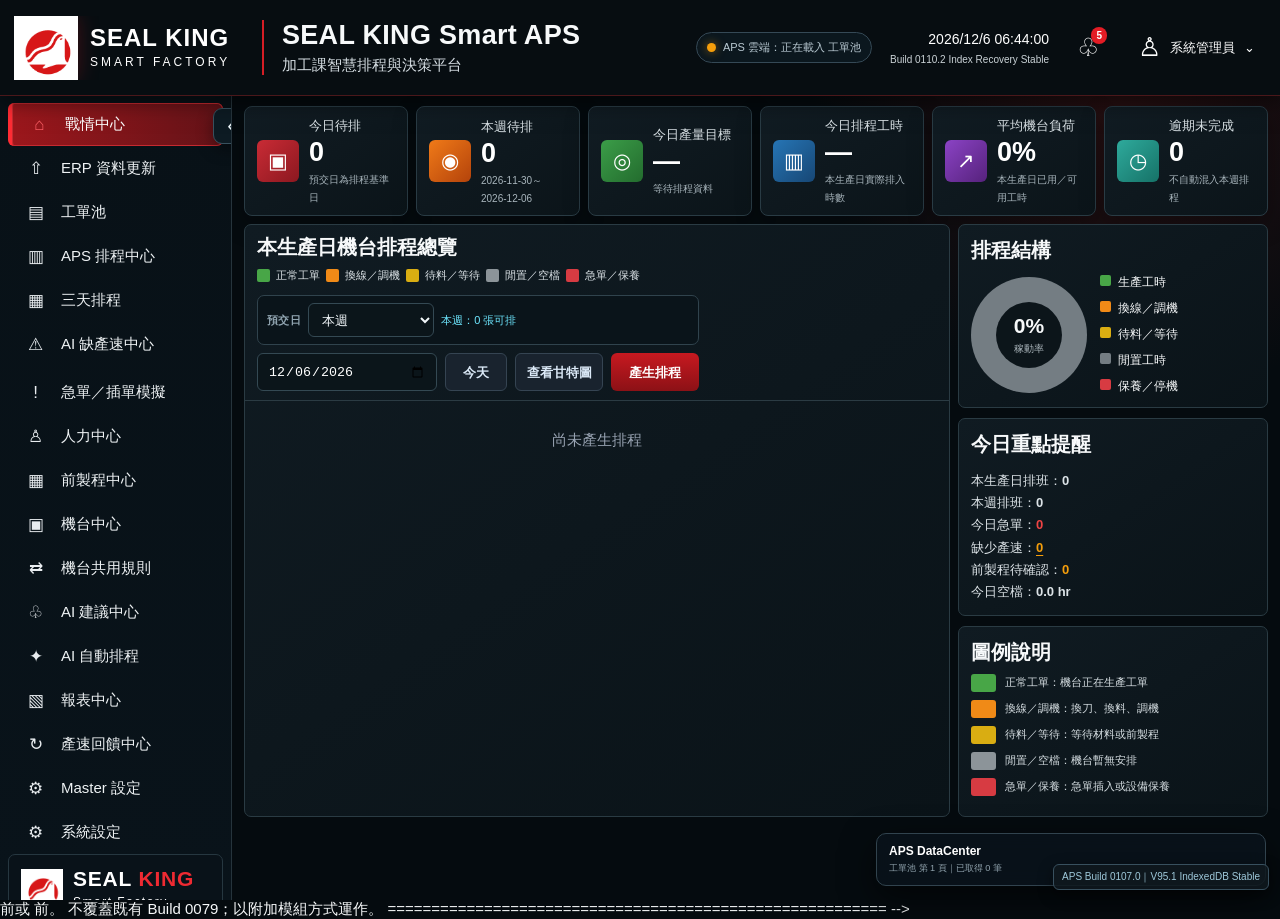
==== commit 9e831204: "Update aps.html" ====
--- a/aps.html
+++ b/aps.html
@@ -12805,4 +12805,133 @@
 })();
 </script>
 
+
+<script id="aps-official-plus-manual-final-merge">
+(()=>{
+  'use strict';
+  if(window.__APS_OFFICIAL_PLUS_MANUAL_FINAL_MERGE__) return;
+  window.__APS_OFFICIAL_PLUS_MANUAL_FINAL_MERGE__=true;
+
+  const T=v=>String(v??'').trim();
+  const D=v=>{
+    if(v instanceof Date) return Number.isNaN(+v)?null:new Date(v);
+    const d=new Date(v);
+    return Number.isNaN(+d)?null:d;
+  };
+
+  function k(r){
+    const s=D(r?.start ?? r?.start_time);
+    return [
+      T(r?.wo ?? r?.work_order_no ?? r?.work_order ?? r?.order_no ?? r?.id).toUpperCase(),
+      T(r?.machine ?? r?.machine_code ?? r?.machine_no).toUpperCase(),
+      s ? s.getTime() : ''
+    ].join('|');
+  }
+
+  function manual(r){
+    const all=[
+      r?.status,r?.reason,r?.source,r?.name,r?.order,
+      r?.note,r?.remark
+    ].map(T).join('|');
+    return r?.manual===true || /人工新增排程|手動新增排程|人工新增|手動排程|manual/i.test(all);
+  }
+
+  function normalize(r){
+    const start=D(r?.start ?? r?.start_time);
+    const end=D(r?.end ?? r?.end_time);
+    const wo=T(r?.wo ?? r?.work_order_no ?? r?.work_order ?? r?.order_no ?? r?.id);
+    const machine=T(r?.machine ?? r?.machine_code ?? r?.machine_no);
+    if(!start || !end || !wo || !machine) return null;
+    return {
+      ...r,
+      wo, work_order_no:wo,
+      machine, machine_code:machine,
+      start,end,
+      date:new Date(start.getFullYear(),start.getMonth(),start.getDate()),
+      minutes:Number(r?.minutes)||Math.max(0,(end-start)/60000)
+    };
+  }
+
+  function repaint(){
+    try{window.renderSchedule?.()}catch(_){}
+    try{window.renderTimeline?.('scheduleTimeline')}catch(_){}
+    try{window.renderTimeline?.('homeTimeline')}catch(_){}
+    try{window.updateKpi?.()}catch(_){}
+    try{window.updateDueKpi?.()}catch(_){}
+    try{window.APSBuild0096?.refreshDashboard?.()}catch(_){}
+  }
+
+  async function loadOfficialPlusManual(){
+    if(!window.APSBuild0037?.loadScheduleAll || !window.S) return false;
+
+    const cloud=await window.APSBuild0037.loadScheduleAll();
+    const cloudRows=(Array.isArray(cloud)?cloud:[]).map(normalize).filter(Boolean);
+
+    // 重要：不再把「同工單跨多機台」當污染直接整批拒絕。
+    // 只用唯一鍵去重，APS_Schedule 裡每一筆有效正式資料都保留。
+    const map=new Map();
+    for(const r of cloudRows) map.set(k(r),r);
+
+    // 若目前畫面已有人工新增但雲端回傳暫時漏掉，仍保留人工新增。
+    const current=(Array.isArray(window.S.schedule)?window.S.schedule:[])
+      .map(normalize).filter(Boolean);
+    for(const r of current){
+      if(manual(r) && !map.has(k(r))) map.set(k(r),r);
+    }
+
+    const merged=[...map.values()].sort((a,b)=>(a.start-b.start)||a.machine.localeCompare(b.machine));
+
+    window.S.schedule=merged;
+    window.apsSchedule=merged;
+    window.currentSchedule=merged;
+
+    // 更新「正式筆數」顯示，但不執行 scheduler。
+    try{
+      document.querySelectorAll('[data-official-count]').forEach(el=>el.textContent=String(merged.length));
+    }catch(_){}
+
+    repaint();
+    setTimeout(repaint,120);
+    setTimeout(repaint,450);
+
+    console.info(`APS FINAL MERGE｜APS_Schedule ${cloudRows.length} 筆；人工保留；合併後 ${merged.length} 筆`);
+    return merged;
+  }
+
+  // 停用上一版過度嚴格的「污染判定恢復」效果：
+  // 讓本版結果成為最後權威資料來源。
+  try{
+    if(window.APSOfficialSourceLock){
+      window.APSOfficialSourceLock.restore=()=>{};
+    }
+  }catch(_){}
+
+  async function boot(){
+    for(let i=0;i<40;i++){
+      if(window.S && window.APSBuild0037?.loadScheduleAll) break;
+      await new Promise(r=>setTimeout(r,250));
+    }
+    try{await loadOfficialPlusManual()}catch(e){console.warn('APS FINAL MERGE 初始化失敗',e)}
+  }
+
+  // 發布人工排程後，重新合併正式 + 人工。
+  window.addEventListener('message',e=>{
+    if(e?.data?.type==='APS_3DAY_MANUAL_PUBLISHED'){
+      setTimeout(()=>loadOfficialPlusManual().catch(()=>{}),250);
+      setTimeout(()=>loadOfficialPlusManual().catch(()=>{}),900);
+    }
+  });
+
+  document.addEventListener('visibilitychange',()=>{
+    if(!document.hidden) setTimeout(()=>loadOfficialPlusManual().catch(()=>{}),250);
+  });
+
+  window.APSFinalMerge={refresh:loadOfficialPlusManual};
+
+  document.readyState==='loading'
+    ? document.addEventListener('DOMContentLoaded',()=>setTimeout(boot,2200),{once:true})
+    : setTimeout(boot,2200);
+})();
+</script>
+
 </body></html>
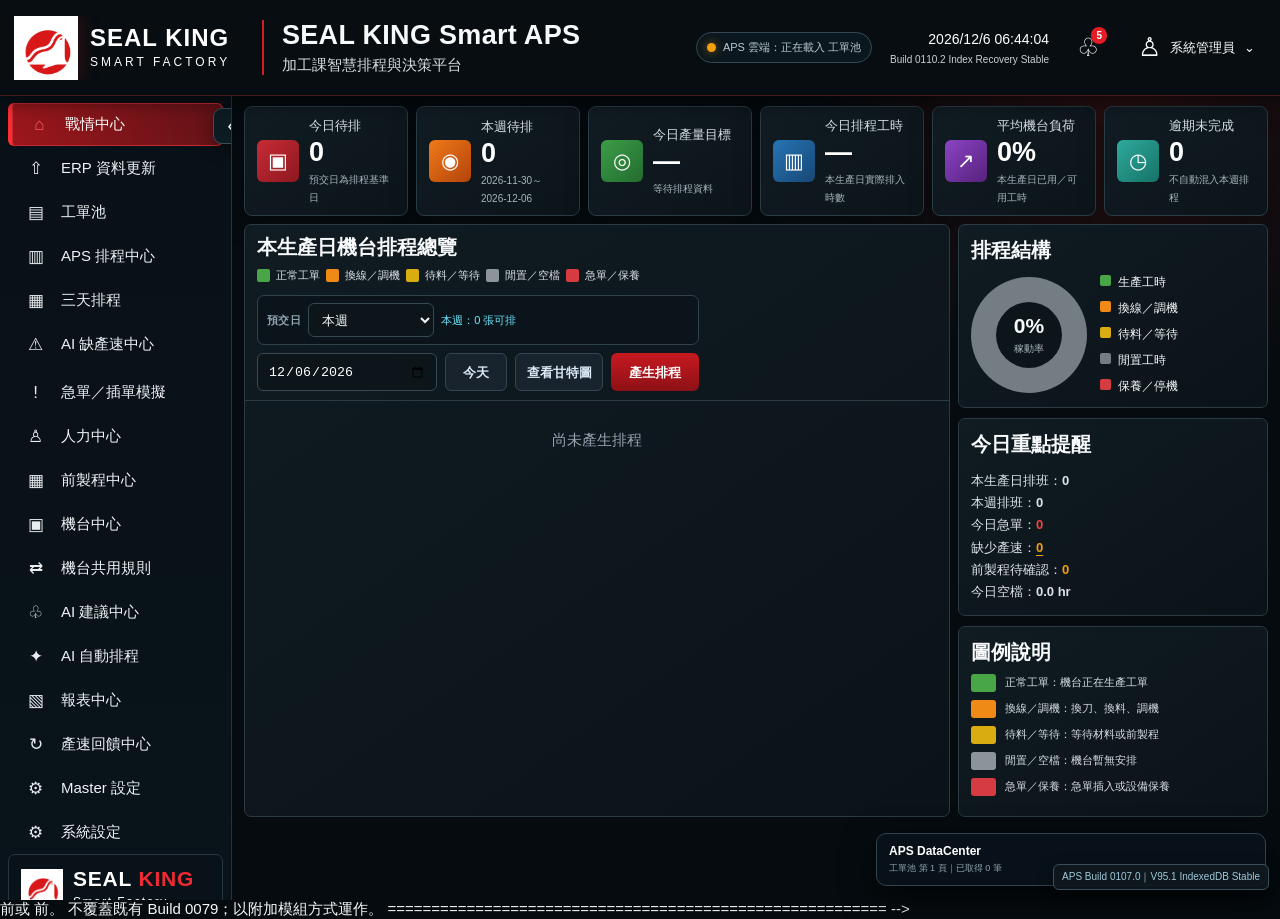
==== commit a4034219: "Update aps.html" ====
--- a/aps.html
+++ b/aps.html
@@ -12934,4 +12934,61 @@
 })();
 </script>
 
+<!-- Build 0111｜Key In 產速回饋清單同步修正
+     問題：上方 KPI 已從 APSLargeStore 讀到雲端回饋，但舊清單在雲端資料到達前
+     只讀 localStorage 一次，因而永久維持「空白」。此層以同一資料來源重新繪製清單。 -->
+<script id="build0111-keyin-feedback-list-sync">
+(()=>{
+  'use strict';
+  const KEY='SK_APS_SPEED_FEEDBACK_V2';
+  const $=id=>document.getElementById(id);
+  const text=v=>String(v??'').trim();
+  const n=v=>text(v).toUpperCase().replace(/\s+/g,'').replace(/[‐‑‒–—－_]/g,'-');
+  const esc=v=>text(v).replace(/[&<>\"']/g,c=>({'&':'&amp;','<':'&lt;','>':'&gt;','\"':'&quot;',"'":'&#39;'}[c]));
+  const number=v=>{const x=Number(String(v??'').replace(/,/g,''));return Number.isFinite(x)?x:0};
+  let status='all';
+
+  function rows(){
+    const cached=window.APSLargeStore?.getSync?.(KEY,null);
+    if(Array.isArray(cached)&&cached.length)return cached;
+    try{const local=JSON.parse(localStorage.getItem(KEY)||'[]');return Array.isArray(local)?local:[]}catch{return []}
+  }
+  function isApproved(x){return x?.is_standard===true||String(x?.is_standard)==='1'||String(x?.is_standard).toLowerCase()==='true'}
+  function uniqueCount(list){return new Set(list.map(x=>[n(x.part),n(x.machine),n(x.process)].join('|')).filter(x=>x!=='||')).size}
+  function abnormalIndexes(list){
+    const groups=new Map(),bad=new Set();
+    list.forEach((x,i)=>{const k=[n(x.part),n(x.machine),n(x.process)].join('|');if(!groups.has(k))groups.set(k,[]);groups.get(k).push({x,i})});
+    groups.forEach(g=>{const s=g.map(o=>({i:o.i,r:number(o.x.qtyRound)/number(o.x.minutesRound)})).filter(x=>x.r>0);if(s.length<3)return;const a=s.map(x=>x.r).sort((x,y)=>x-y),m=a.length%2?a[(a.length-1)/2]:(a[a.length/2-1]+a[a.length/2])/2;if(m>0)s.forEach(x=>{if(Math.abs(x.r-m)/m>.3)bad.add(x.i)})});
+    return bad;
+  }
+  function render(){
+    const host=$('speedFeedbackTable');if(!host)return;
+    const all=rows(),bad=abnormalIndexes(all);
+    const shown=all.map((x,i)=>({x,i})).filter(o=>status==='all'||(status==='learning'&&!isApproved(o.x))||(status==='approved'&&isApproved(o.x))||(status==='abnormal'&&bad.has(o.i)));
+    const note=host.closest('.card')?.querySelector('.sub');
+    if(note)note.textContent=`已同步雲端 Key In 回饋：歷史 ${all.length} 筆／有效料號＋機台＋製程 ${uniqueCount(all)} 組。現場回填後會自動更新，不需在此頁另行匯入。`;
+    if(!shown.length){host.className='empty';host.textContent=all.length?'目前沒有符合此狀態的產速紀錄':'雲端 Key In 回饋載入中；若超過 30 秒仍為空，請按右上「重新檢查」。';return}
+    host.className='tablewrap';
+    host.innerHTML=`<table><thead><tr><th>料號</th><th>機台</th><th>製程</th><th>每回產量</th><th>每回時間</th><th>實測日期</th><th>人員</th><th>來源／工單</th><th>狀態</th></tr></thead><tbody>${shown.map(({x,i})=>`<tr><td><b>${esc(x.part)}</b><div class="sub">${esc(x.name||'')}</div></td><td>${esc(x.machine||'—')}</td><td>${esc(x.process||'—')}</td><td>${number(x.qtyRound).toLocaleString('zh-TW')} ${esc(x.unit||'')}</td><td>${number(x.minutesRound).toFixed(2)} min</td><td>${esc(x.date||'—')}</td><td>${esc(x.operator||'—')}</td><td>${esc(x.source||'Key In')}<div class="sub">${esc(x.work_order_no||'')}</div></td><td>${isApproved(x)?'<span class="tag green">課長已確認</span>':'<span class="tag yellow">現場學習</span>'}${bad.has(i)?' <span class="tag red">異常</span>':''}</td></tr>`).join('')}</tbody></table>`;
+  }
+  function bindTabs(){
+    document.querySelectorAll('[data-speed-status]').forEach(b=>{
+      if(b.dataset.build0111Bound)return;
+      const clean=b.cloneNode(true);clean.dataset.build0111Bound='1';b.replaceWith(clean);
+      clean.addEventListener('click',()=>{status=clean.dataset.speedStatus||'all';document.querySelectorAll('[data-speed-status]').forEach(x=>x.classList.toggle('active',x===clean));render()});
+    });
+  }
+  function install(){
+    bindTabs();render();
+    const refresh=$('refreshSpeedFeedback');
+    if(refresh&&!refresh.dataset.build0111Bound){refresh.dataset.build0111Bound='1';refresh.addEventListener('click',()=>setTimeout(render,450));}
+    const base=window.renderSpeedCenter;
+    if(typeof base==='function'&&!base.__build0111){const wrapped=function(){const out=base.apply(this,arguments);setTimeout(()=>{bindTabs();render()},80);return out};wrapped.__build0111=true;window.renderSpeedCenter=wrapped;}
+  }
+  document.addEventListener('aps-large-store-ready',()=>setTimeout(()=>{install();render()},80));
+  document.addEventListener('DOMContentLoaded',()=>{install();[500,1800,5000,12000].forEach(ms=>setTimeout(render,ms))},{once:true});
+  if(document.readyState!=='loading'){install();[500,1800,5000,12000].forEach(ms=>setTimeout(render,ms));}
+  window.APSKeyInFeedbackList0111={refresh:render,rows};
+})();
+</script>
 </body></html>
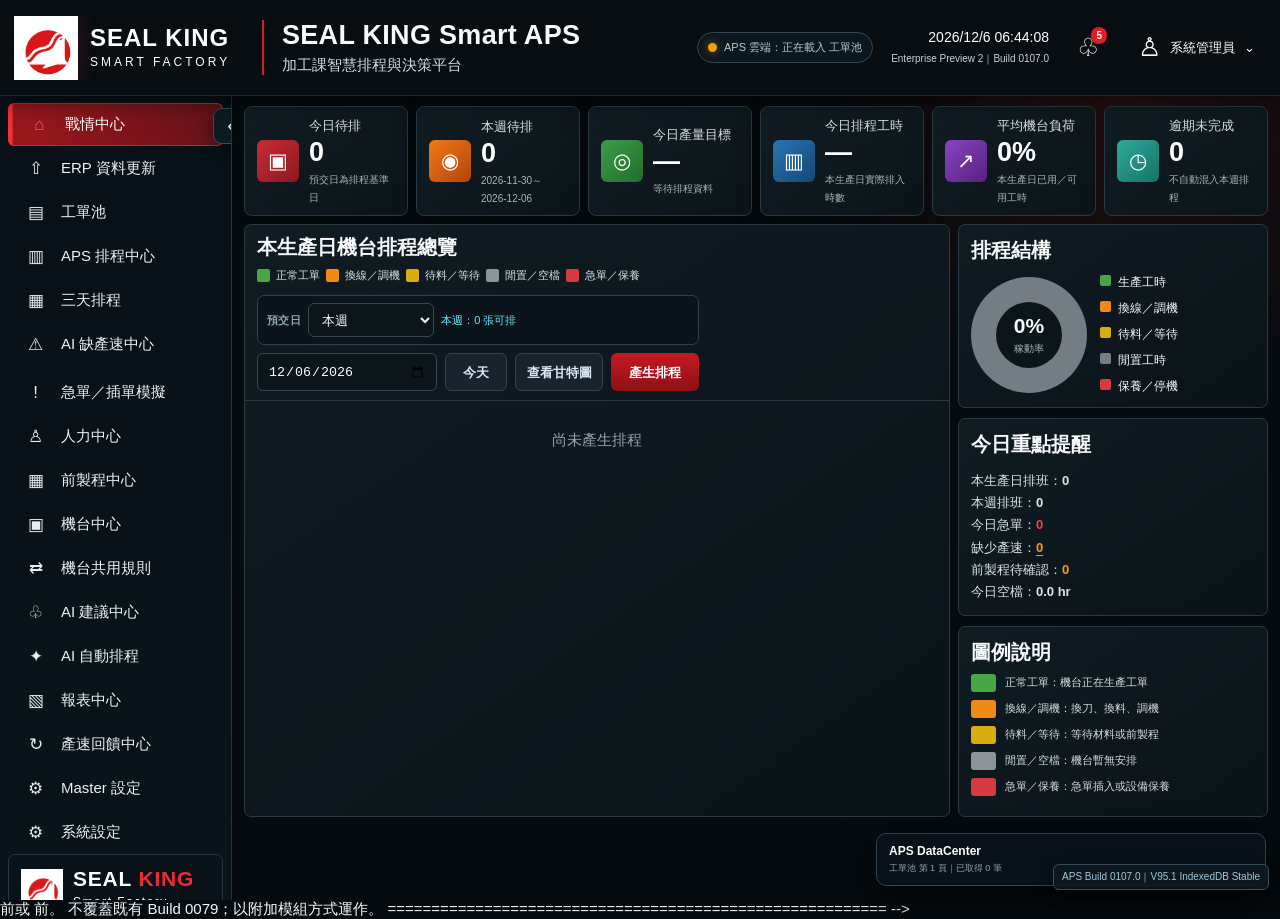
==== commit febb8ad2: "Update aps.html" ====
--- a/aps.html
+++ b/aps.html
@@ -12947,6 +12947,7 @@
   const esc=v=>text(v).replace(/[&<>\"']/g,c=>({'&':'&amp;','<':'&lt;','>':'&gt;','\"':'&quot;',"'":'&#39;'}[c]));
   const number=v=>{const x=Number(String(v??'').replace(/,/g,''));return Number.isFinite(x)?x:0};
   let status='all';
+  const selected=new Set();
 
   function rows(){
     const cached=window.APSLargeStore?.getSync?.(KEY,null);
@@ -12954,6 +12955,28 @@
     try{const local=JSON.parse(localStorage.getItem(KEY)||'[]');return Array.isArray(local)?local:[]}catch{return []}
   }
   function isApproved(x){return x?.is_standard===true||String(x?.is_standard)==='1'||String(x?.is_standard).toLowerCase()==='true'}
+  async function saveRows(list){
+    await window.APSLargeStore?.set?.(KEY,list,{mirrorSmall:true});
+    try{localStorage.setItem(KEY,JSON.stringify(list))}catch{}
+  }
+  async function syncApproved(row){
+    // 使用既有 Apps Script 的 savespeedfeedback：以 feedback_id 更新原 Key In 回饋，不新增重複紀錄。
+    if(!row?.feedback_id||typeof APS_CLOUD_API==='undefined')return;
+    try{
+      await fetch(APS_CLOUD_API+'?action=savespeedfeedback&_='+Date.now(),{method:'POST',mode:'no-cors',headers:{'Content-Type':'text/plain;charset=utf-8'},body:JSON.stringify(row)});
+    }catch(err){console.warn('產速確認雲端同步失敗',err)}
+  }
+  async function approve(indices){
+    const all=rows();const targets=[...new Set(indices)].map(i=>Number(i)).filter(i=>all[i]&&!isApproved(all[i]));
+    if(!targets.length){alert('請先勾選尚待確認的產速紀錄。');return}
+    if(!confirm(`確認將 ${targets.length} 筆現場 Key In 產速設為「課長已確認」？\n確認後會同步保存到雲端產速回饋資料。`))return;
+    const now=new Date().toISOString();
+    targets.forEach(i=>{all[i]={...all[i],is_standard:true,approved_by:'11035 陳善祖',approved_at:now,updated_at:now}});
+    await saveRows(all);
+    await Promise.all(targets.map(i=>syncApproved(all[i])));
+    selected.clear();render();
+    try{window.renderSpeedCenter?.()}catch{}
+  }
   function uniqueCount(list){return new Set(list.map(x=>[n(x.part),n(x.machine),n(x.process)].join('|')).filter(x=>x!=='||')).size}
   function abnormalIndexes(list){
     const groups=new Map(),bad=new Set();
@@ -12969,7 +12992,13 @@
     if(note)note.textContent=`已同步雲端 Key In 回饋：歷史 ${all.length} 筆／有效料號＋機台＋製程 ${uniqueCount(all)} 組。現場回填後會自動更新，不需在此頁另行匯入。`;
     if(!shown.length){host.className='empty';host.textContent=all.length?'目前沒有符合此狀態的產速紀錄':'雲端 Key In 回饋載入中；若超過 30 秒仍為空，請按右上「重新檢查」。';return}
     host.className='tablewrap';
-    host.innerHTML=`<table><thead><tr><th>料號</th><th>機台</th><th>製程</th><th>每回產量</th><th>每回時間</th><th>實測日期</th><th>人員</th><th>來源／工單</th><th>狀態</th></tr></thead><tbody>${shown.map(({x,i})=>`<tr><td><b>${esc(x.part)}</b><div class="sub">${esc(x.name||'')}</div></td><td>${esc(x.machine||'—')}</td><td>${esc(x.process||'—')}</td><td>${number(x.qtyRound).toLocaleString('zh-TW')} ${esc(x.unit||'')}</td><td>${number(x.minutesRound).toFixed(2)} min</td><td>${esc(x.date||'—')}</td><td>${esc(x.operator||'—')}</td><td>${esc(x.source||'Key In')}<div class="sub">${esc(x.work_order_no||'')}</div></td><td>${isApproved(x)?'<span class="tag green">課長已確認</span>':'<span class="tag yellow">現場學習</span>'}${bad.has(i)?' <span class="tag red">異常</span>':''}</td></tr>`).join('')}</tbody></table>`;
+    const pending=shown.filter(({x})=>!isApproved(x));
+    host.innerHTML=`<div class="actions" style="padding:10px 12px;margin:0;border-bottom:1px solid #314452"><button class="btn ghost" id="keyinSelectVisible">${pending.length&&pending.every(({i})=>selected.has(i))?'取消全選待確認':'全選待確認'}</button><span style="color:#aebbc6;align-self:center">已選 ${[...selected].filter(i=>shown.some(x=>x.i===i)).length} 筆</span><button class="btn green" id="keyinApproveSelected">確認選取產速</button></div><table><thead><tr><th><input type="checkbox" id="keyinHeaderCheck" ${pending.length&&pending.every(({i})=>selected.has(i))?'checked':''} title="全選待確認"></th><th>料號</th><th>機台</th><th>製程</th><th>每回產量</th><th>每回時間</th><th>實測日期</th><th>人員</th><th>來源／工單</th><th>狀態</th><th>確認</th></tr></thead><tbody>${shown.map(({x,i})=>`<tr><td>${isApproved(x)?'—':`<input type="checkbox" data-keyin-select="${i}" ${selected.has(i)?'checked':''}>`}</td><td><b>${esc(x.part)}</b><div class="sub">${esc(x.name||'')}</div></td><td>${esc(x.machine||'—')}</td><td>${esc(x.process||'—')}</td><td>${number(x.qtyRound).toLocaleString('zh-TW')} ${esc(x.unit||'')}</td><td>${number(x.minutesRound).toFixed(2)} min</td><td>${esc(x.date||'—')}</td><td>${esc(x.operator||'—')}</td><td>${esc(x.source||'Key In')}<div class="sub">${esc(x.work_order_no||'')}</div></td><td>${isApproved(x)?'<span class="tag green">課長已確認</span>':'<span class="tag yellow">現場學習</span>'}${bad.has(i)?' <span class="tag red">異常</span>':''}</td><td>${isApproved(x)?'已確認':`<button class="btn green" data-keyin-approve="${i}">確認</button>`}</td></tr>`).join('')}</tbody></table>`;
+    host.querySelectorAll('[data-keyin-select]').forEach(c=>c.addEventListener('change',()=>{const i=Number(c.dataset.keyinSelect);c.checked?selected.add(i):selected.delete(i);render()}));
+    const toggle=()=>{const on=pending.length&&pending.every(({i})=>selected.has(i));pending.forEach(({i})=>on?selected.delete(i):selected.add(i));render()};
+    host.querySelector('#keyinSelectVisible')?.addEventListener('click',toggle);host.querySelector('#keyinHeaderCheck')?.addEventListener('change',toggle);
+    host.querySelector('#keyinApproveSelected')?.addEventListener('click',()=>approve([...selected]));
+    host.querySelectorAll('[data-keyin-approve]').forEach(b=>b.addEventListener('click',()=>approve([Number(b.dataset.keyinApprove)])));
   }
   function bindTabs(){
     document.querySelectorAll('[data-speed-status]').forEach(b=>{
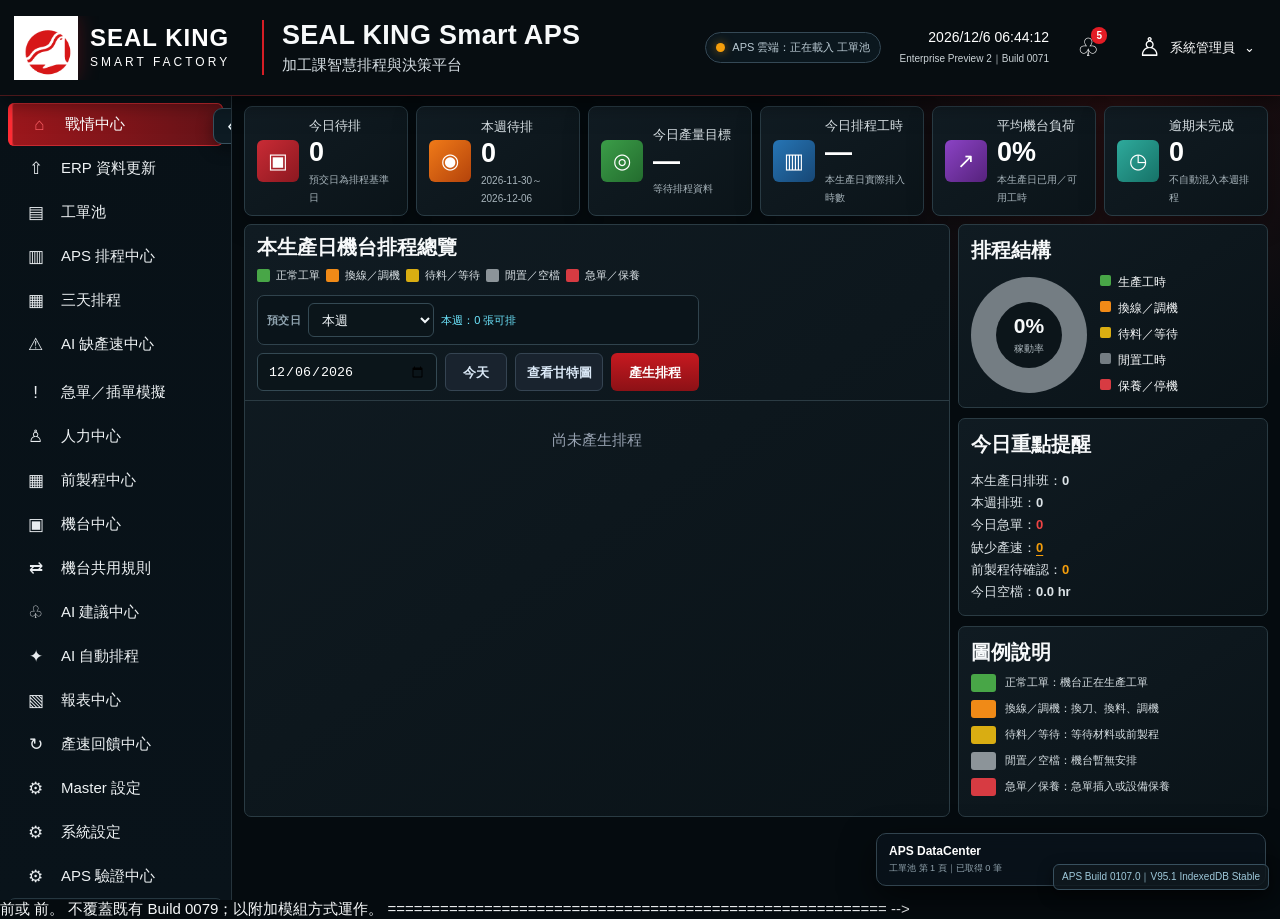
==== commit 7fb64a83: "Update aps.html" ====
--- a/aps.html
+++ b/aps.html
@@ -2022,13 +2022,23 @@
 (function(){
  const KEY='SK_APS_SPEED_FEEDBACK_V2';
  const MASTER_KEY='SK_APS_SPEED_MASTER_V1';
- function loadFeedback(){try{return JSON.parse(localStorage.getItem(KEY)||'[]')}catch(e){return[]}}
- function saveFeedback(rows){
-   localStorage.setItem(KEY,JSON.stringify(rows));
-   try{window.APSLargeStore?.set(KEY,rows,{mirrorSmall:true})}catch(e){console.warn('產速 IndexedDB 同步失敗',e)}
+ // 產速回饋可能超過 localStorage 容量；一律以 IndexedDB 為主，localStorage 只保留舊版相容讀取。
+ function loadLargeRows(key){
+   try{const cached=window.APSLargeStore?.getSync?.(key,null);if(Array.isArray(cached))return cached}catch(e){}
+   try{const legacy=JSON.parse(localStorage.getItem(key)||'[]');return Array.isArray(legacy)?legacy:[]}catch(e){return[]}
  }
- function loadStoredMaster(){try{return JSON.parse(localStorage.getItem(MASTER_KEY)||'[]')}catch(e){return[]}}
- function saveStoredMaster(rows){localStorage.setItem(MASTER_KEY,JSON.stringify(rows))}
+ function saveLargeRows(key,rows){
+   const copy=Array.isArray(rows)?rows:[];
+   try{
+     if(window.APSLargeStore?.set)return Promise.resolve(window.APSLargeStore.set(key,copy,{mirrorSmall:false}));
+     localStorage.setItem(key,JSON.stringify(copy));
+     return Promise.resolve(true);
+   }catch(e){return Promise.reject(e)}
+ }
+ function loadFeedback(){return loadLargeRows(KEY)}
+ function saveFeedback(rows){return saveLargeRows(KEY,rows)}
+ function loadStoredMaster(){return loadLargeRows(MASTER_KEY)}
+ function saveStoredMaster(rows){return saveLargeRows(MASTER_KEY,rows)}
  function feedbackRows(){return loadFeedback().map((x,i)=>{const mode=inferAPSMode(x.process,x.mode);return({...x,_feedback:true,_index:i,mode,total:Number(x.total)||Number(x.minutesRound)||0,qtyPerRound:Number(x.qtyRound)||0,unit:x.unit||'R',inw:Number(x.inw)||0,outw:Number(x.outw)||0,len:Number(x.len)||0,run:Number(x.fixedRunTime)||Number(x.minutesRound)||0,down:Number(x.unloadTime)||0,change:Number(x.changeTime)||0,setup:Number(x.setupTime)||0,speed:Number(x.speedMpm)||Number(x.speed)||0,efficiency:Number(x.efficiencyFactor)||1,version:x.version||'V2-FB',enabled:x.enabled!==false})})}
  const baseBuildSpeed=window.buildSpeed;
  function speedMasterKey(x){return[norm(x.part),norm(x.machine),norm(x.process)].join('|')}
@@ -2224,10 +2234,16 @@
  function exportCSV(){const arr=loadFeedback();if(!arr.length){alert('尚無回饋資料');return}const headers=['產品料號','產品名稱','機台','製程','投入寬mm','產出寬mm','產出長M','每回產量','單位','每回時間min','實測日期','實測人員','備註'];const rows=arr.map(x=>[x.part,x.name,x.machine,x.process,x.inw,x.outw,x.len,x.qtyRound,x.unit,x.minutesRound,x.date,x.operator,x.note]);const csv='\ufeff'+[headers,...rows].map(r=>r.map(v=>'"'+String(v??'').replace(/"/g,'""')+'"').join(',')).join('\n');const a=document.createElement('a');a.href=URL.createObjectURL(new Blob([csv],{type:'text/csv;charset=utf-8'}));a.download='SK_APS_產速回饋_'+new Date().toISOString().slice(0,10)+'.csv';a.click();URL.revokeObjectURL(a.href)}
 
  function exportJSON(){const payload={version:1,exportedAt:new Date().toISOString(),master:loadStoredMaster(),feedback:loadFeedback()};const a=document.createElement('a');a.href=URL.createObjectURL(new Blob([JSON.stringify(payload,null,2)],{type:'application/json'}));a.download='SK_APS_永久產速備份_'+new Date().toISOString().slice(0,10)+'.json';a.click();URL.revokeObjectURL(a.href)}
- function importJSON(file){const r=new FileReader();r.onload=()=>{try{const p=JSON.parse(r.result);if(!Array.isArray(p.master)||!Array.isArray(p.feedback))throw Error('格式不正確');saveStoredMaster(p.master);saveFeedback(p.feedback);renderSpeedCenter();if(S.files.workorder)window.buildPool();alert('永久產速資料已匯入。')}catch(e){alert('匯入失敗：'+e.message)}};r.readAsText(file)}
+ function importJSON(file){const r=new FileReader();r.onload=async()=>{try{const p=JSON.parse(r.result);if(!Array.isArray(p.master)||!Array.isArray(p.feedback))throw Error('格式不正確');if(p.master.length)await saveStoredMaster(p.master);await saveFeedback(p.feedback);renderSpeedCenter();if(S.files.workorder)window.buildPool();alert(`永久產速資料已匯入：${p.feedback.length} 筆回饋。`)}catch(e){alert('匯入失敗：'+e.message)}};r.readAsText(file)}
  const oldSchedule=window.schedule;window.schedule=function(){oldSchedule();setTimeout(renderRoundUtil,0)};
  document.getElementById('saveSpeedFeedback')?.addEventListener('click',saveForm);document.getElementById('clearSpeedForm')?.addEventListener('click',clearForm);document.getElementById('refreshSpeedFeedback')?.addEventListener('click',renderSpeedCenter);document.getElementById('exportSpeedFeedback')?.addEventListener('click',exportCSV);document.getElementById('exportSpeedJSON')?.addEventListener('click',exportJSON);document.getElementById('importSpeedJSON')?.addEventListener('click',()=>document.getElementById('importSpeedJSONFile')?.click());document.getElementById('importSpeedJSONFile')?.addEventListener('change',e=>{const f=e.target.files?.[0];if(f)importJSON(f);e.target.value='' });
  $('buildPool').onclick=window.buildPool;$('runSchedule').onclick=window.schedule;$('rerunSchedule').onclick=window.schedule;document.getElementById('homeRunSchedule').onclick=window.schedule;
+ window.addEventListener('aps-large-store-ready',()=>{
+   // 首次升級時，把舊 localStorage 產速資料搬到 IndexedDB，並立即釋放 localStorage 容量。
+   const feedback=loadFeedback(),master=loadStoredMaster();
+   if(feedback.length)saveFeedback(feedback).then(()=>{renderSpeedCenter();if(S.files.workorder)window.buildPool()}).catch(e=>console.warn('產速資料升級失敗',e));
+   if(master.length)saveStoredMaster(master).catch(e=>console.warn('產速主檔升級失敗',e));
+ });
  $('sfDate').value=new Date().toISOString().slice(0,10);renderSpeedCenter();if(loadStoredMaster().length)log('已載入永久產速主檔：'+loadStoredMaster().length+' 筆');
 })();
 </script>
